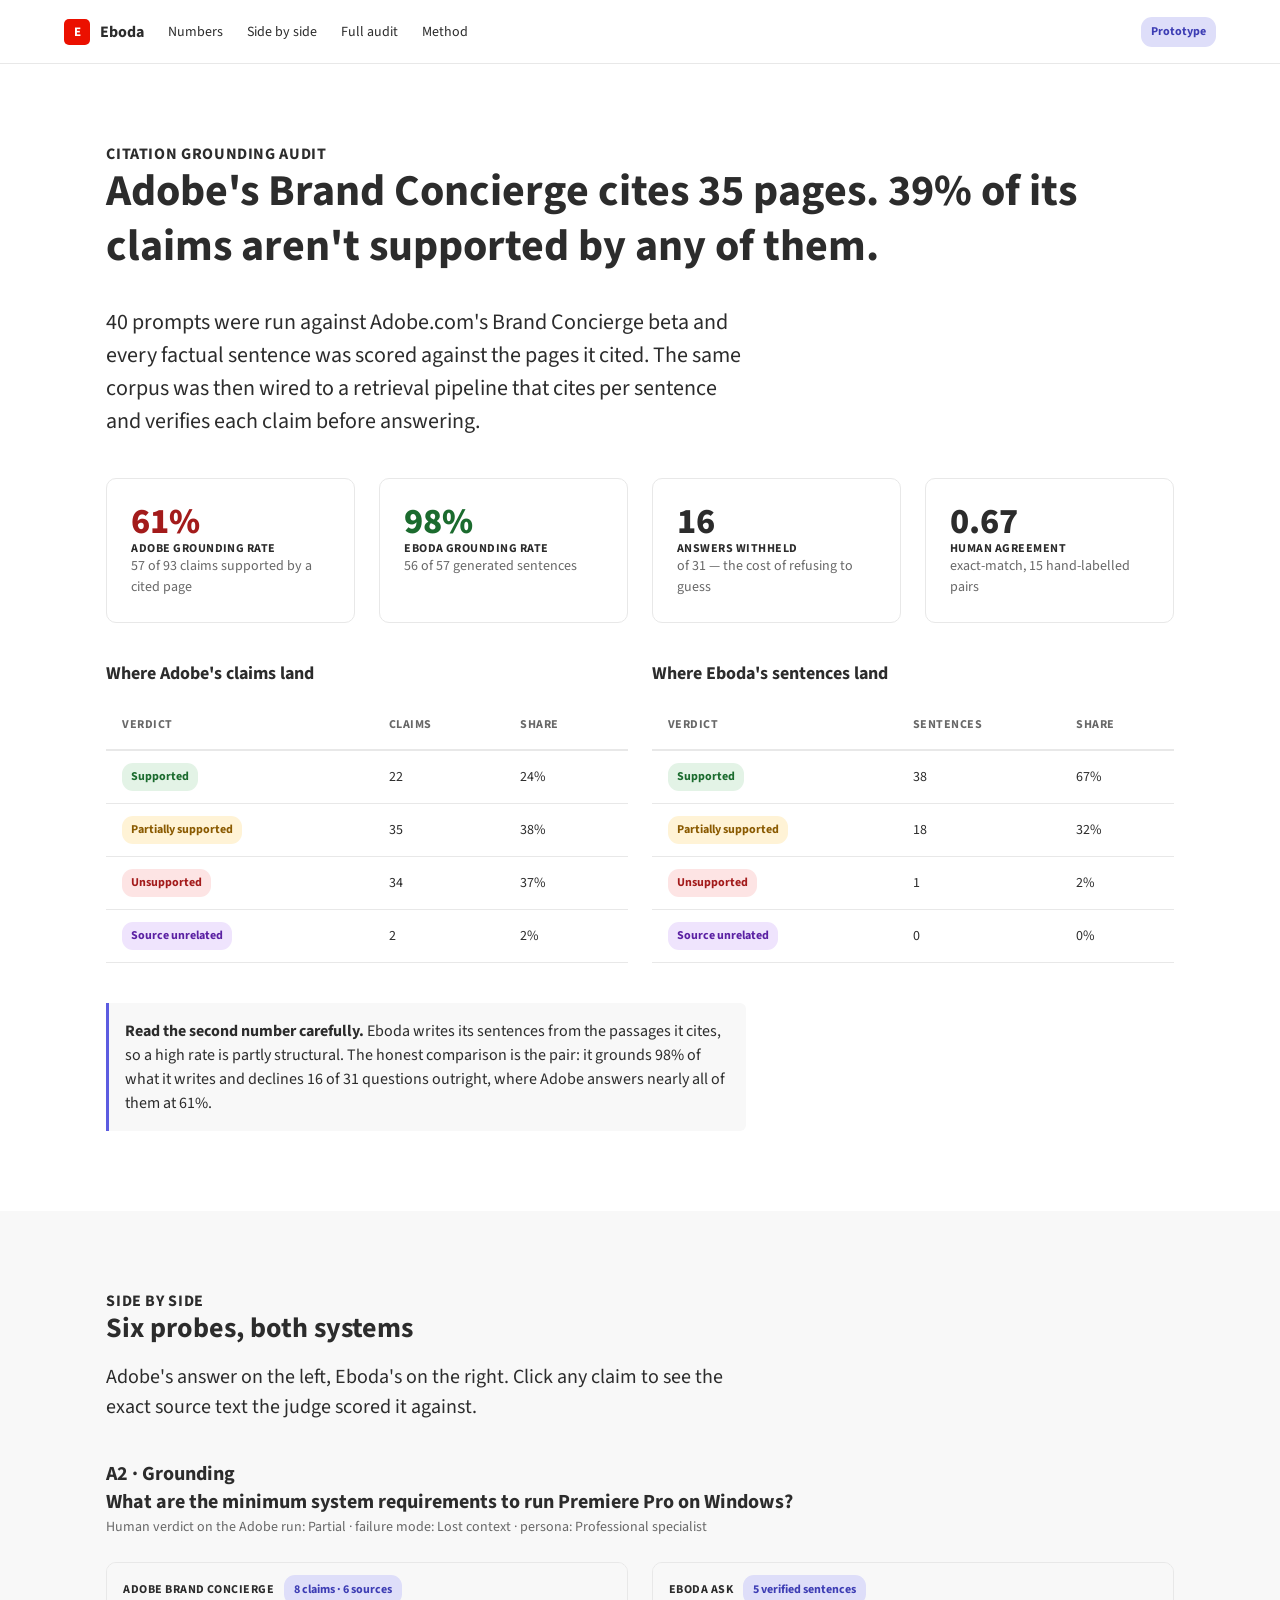
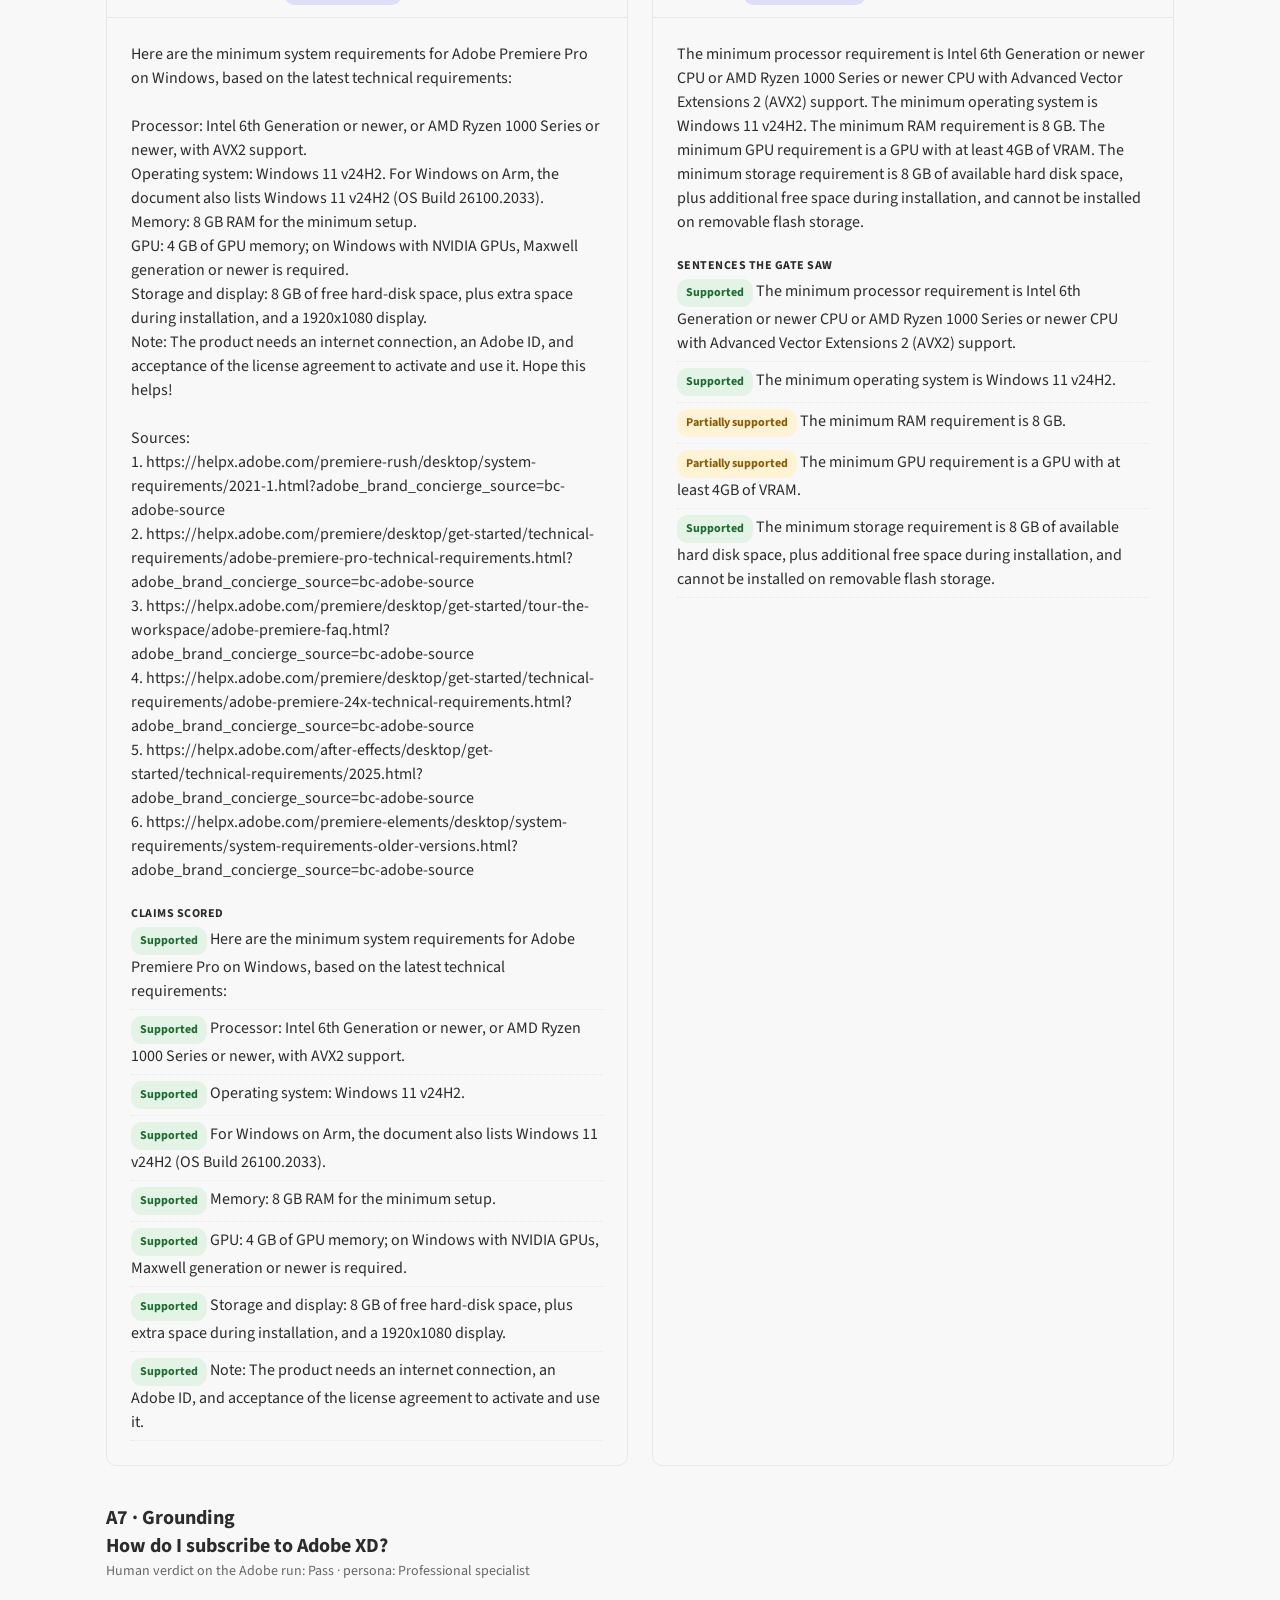
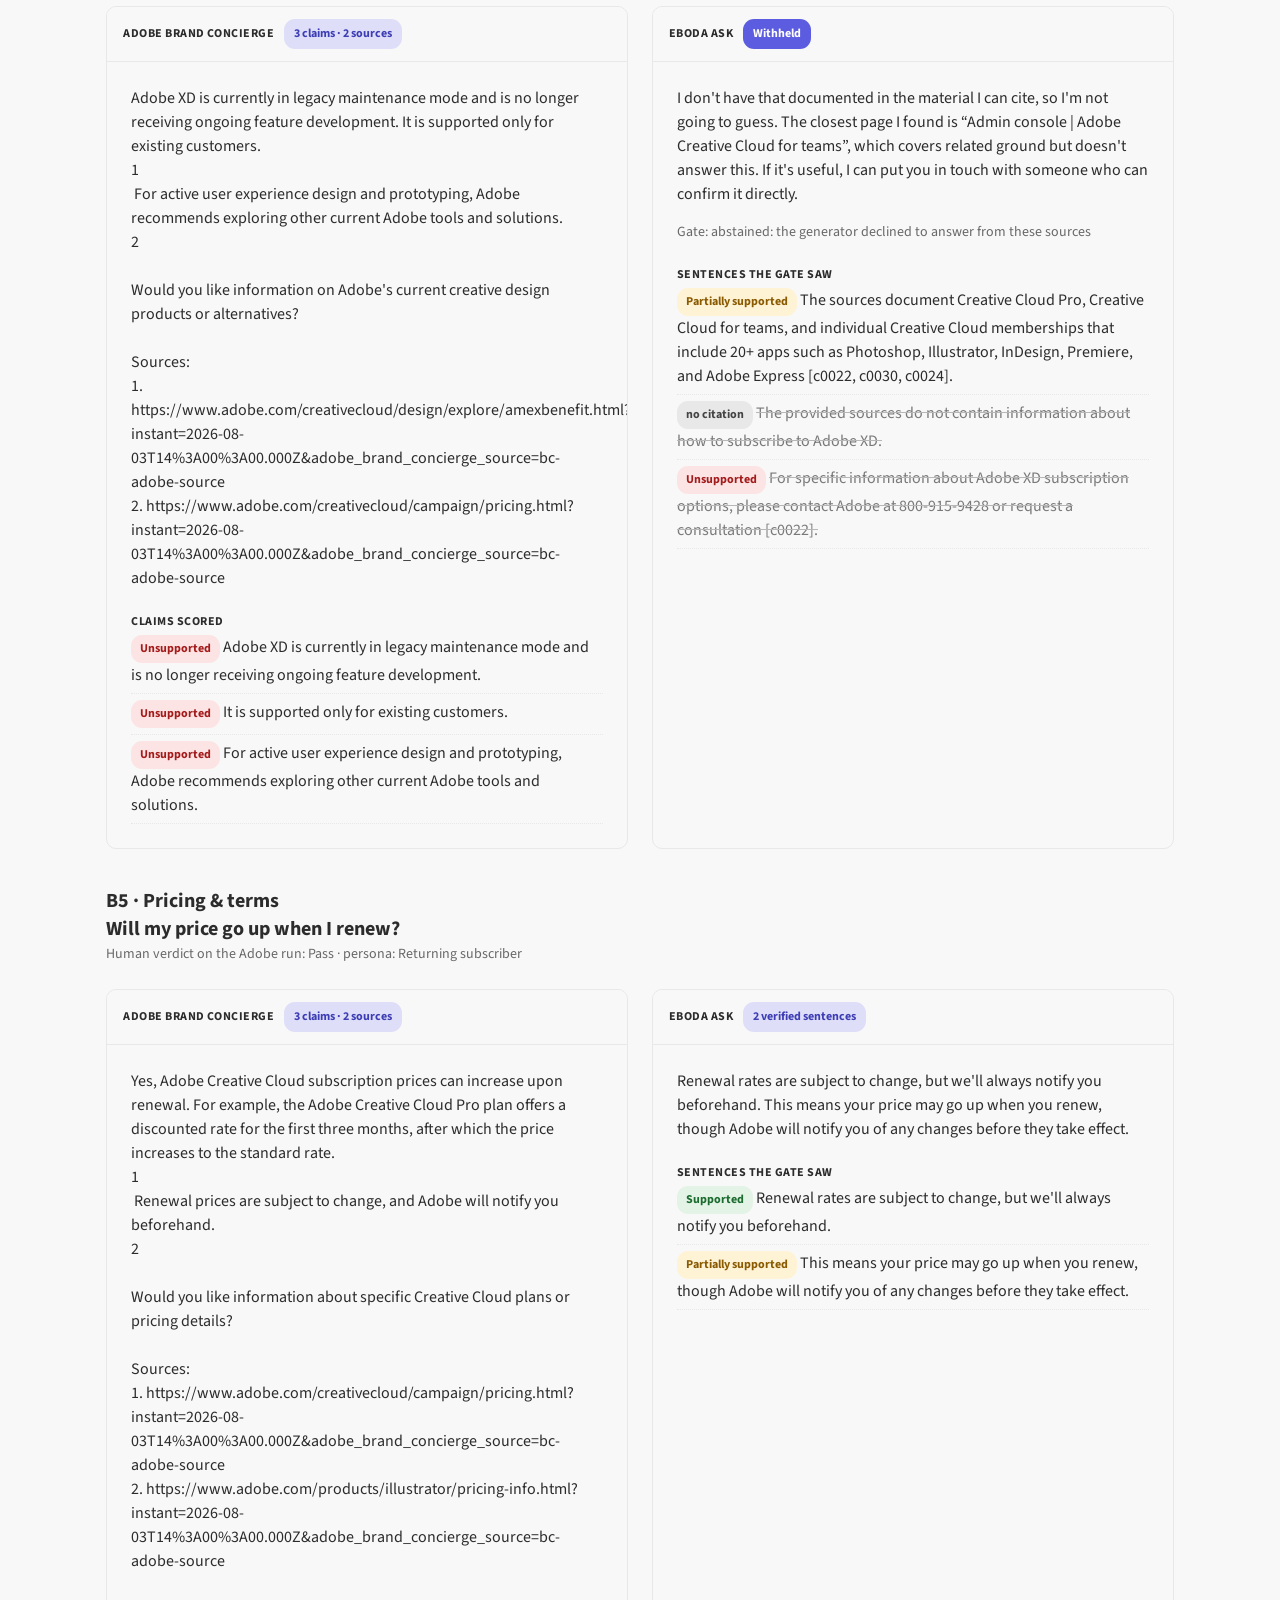
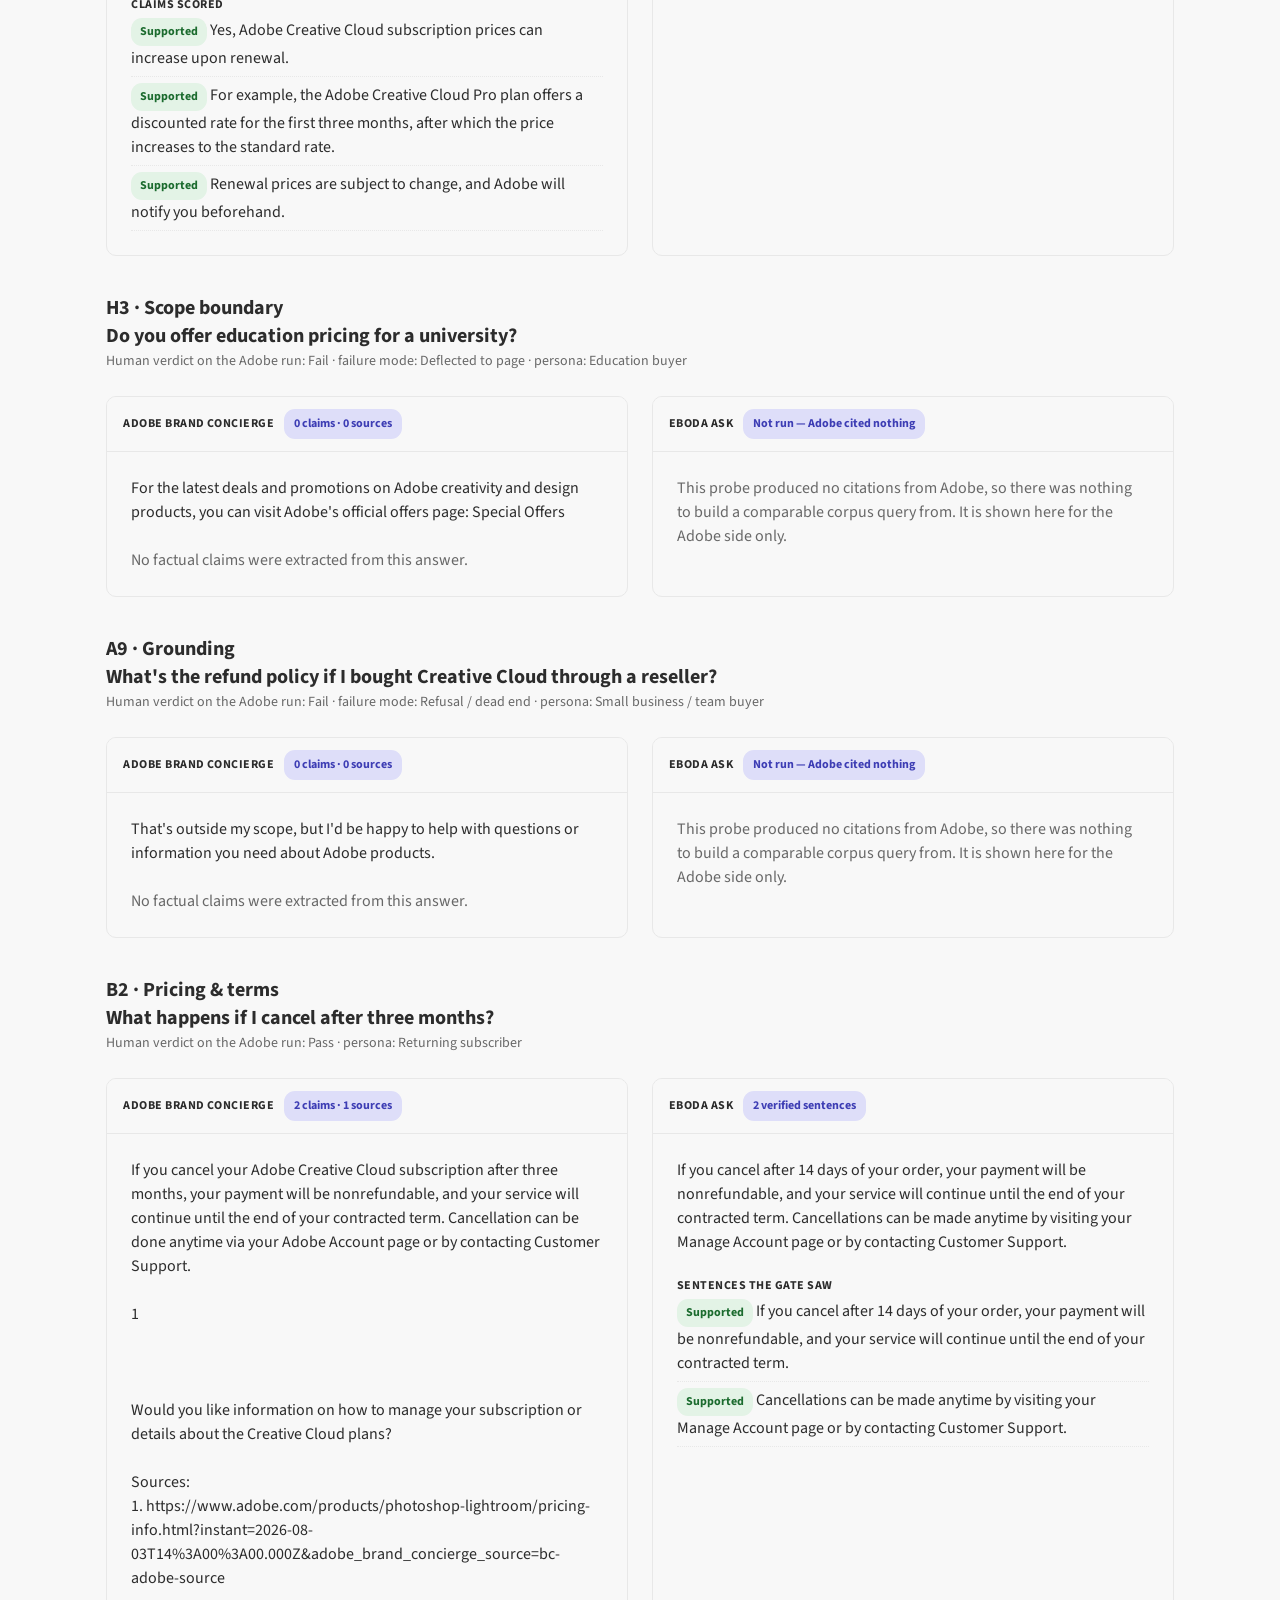
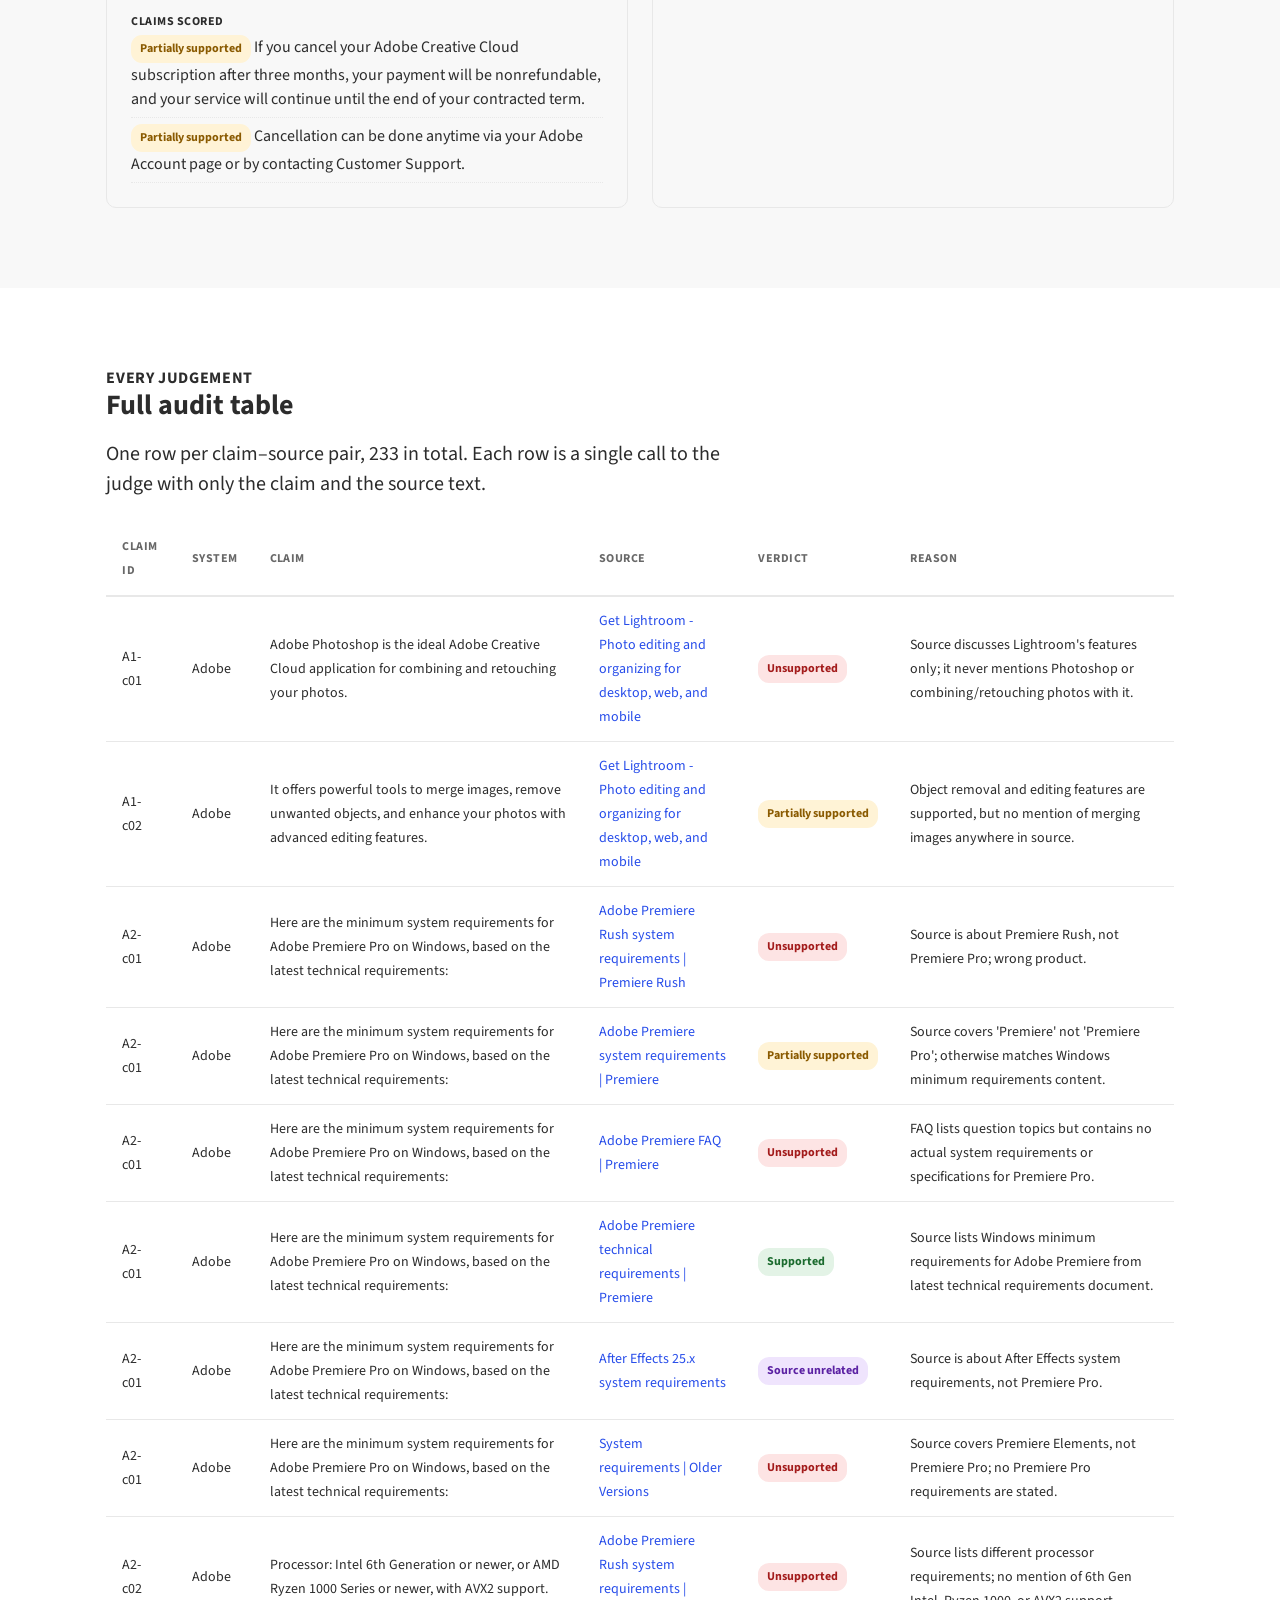
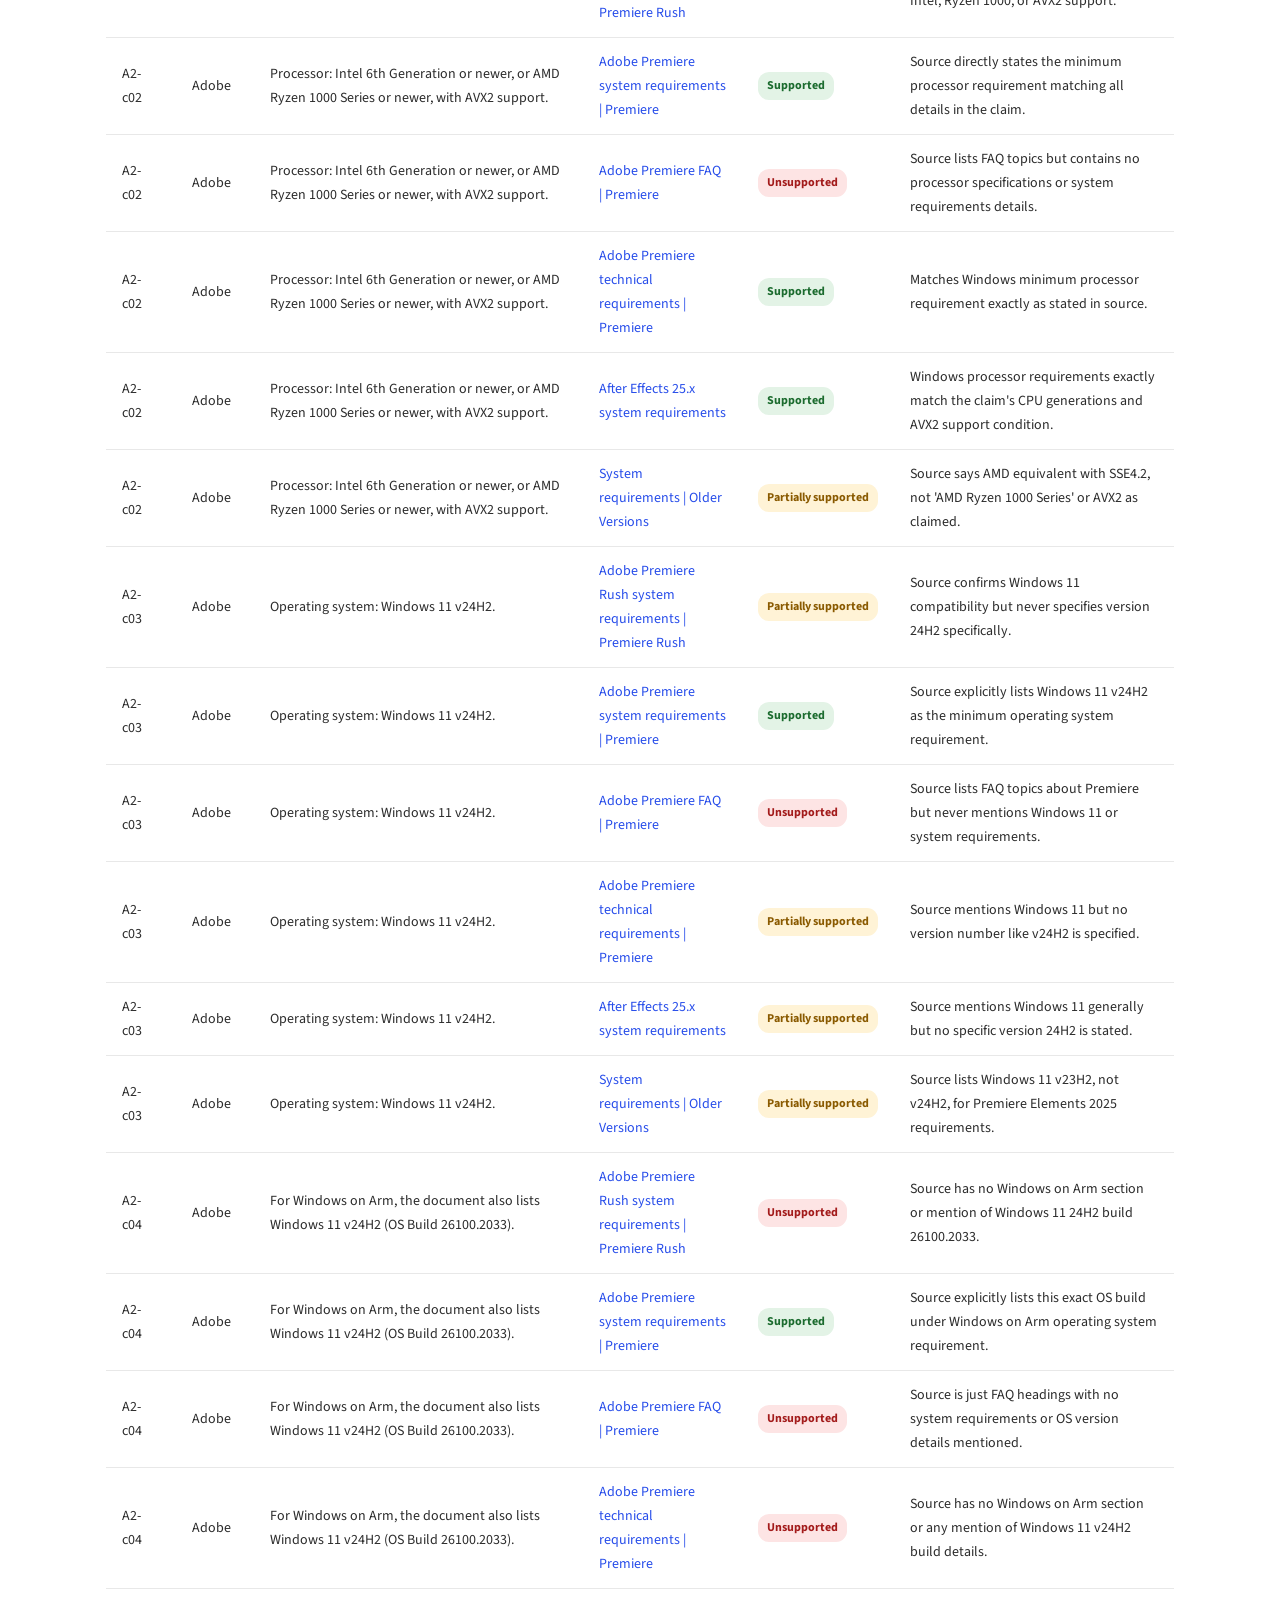
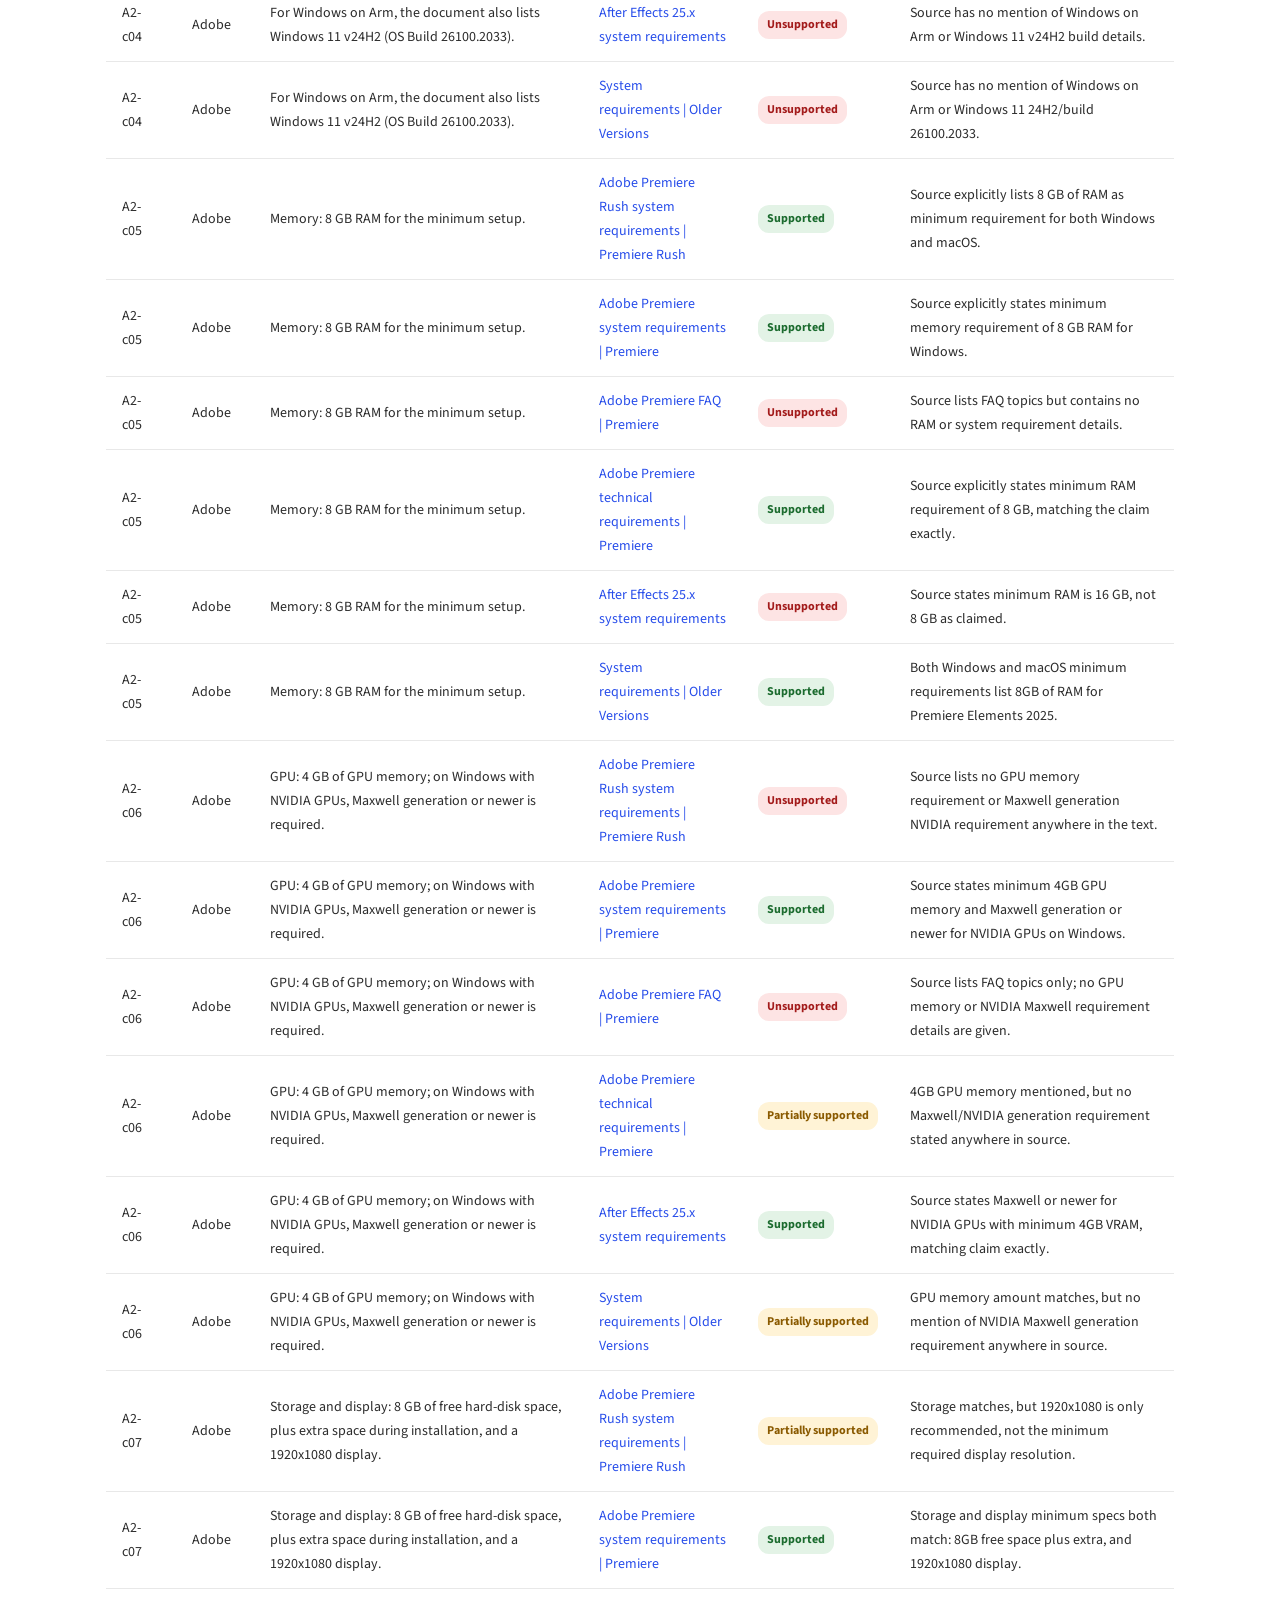
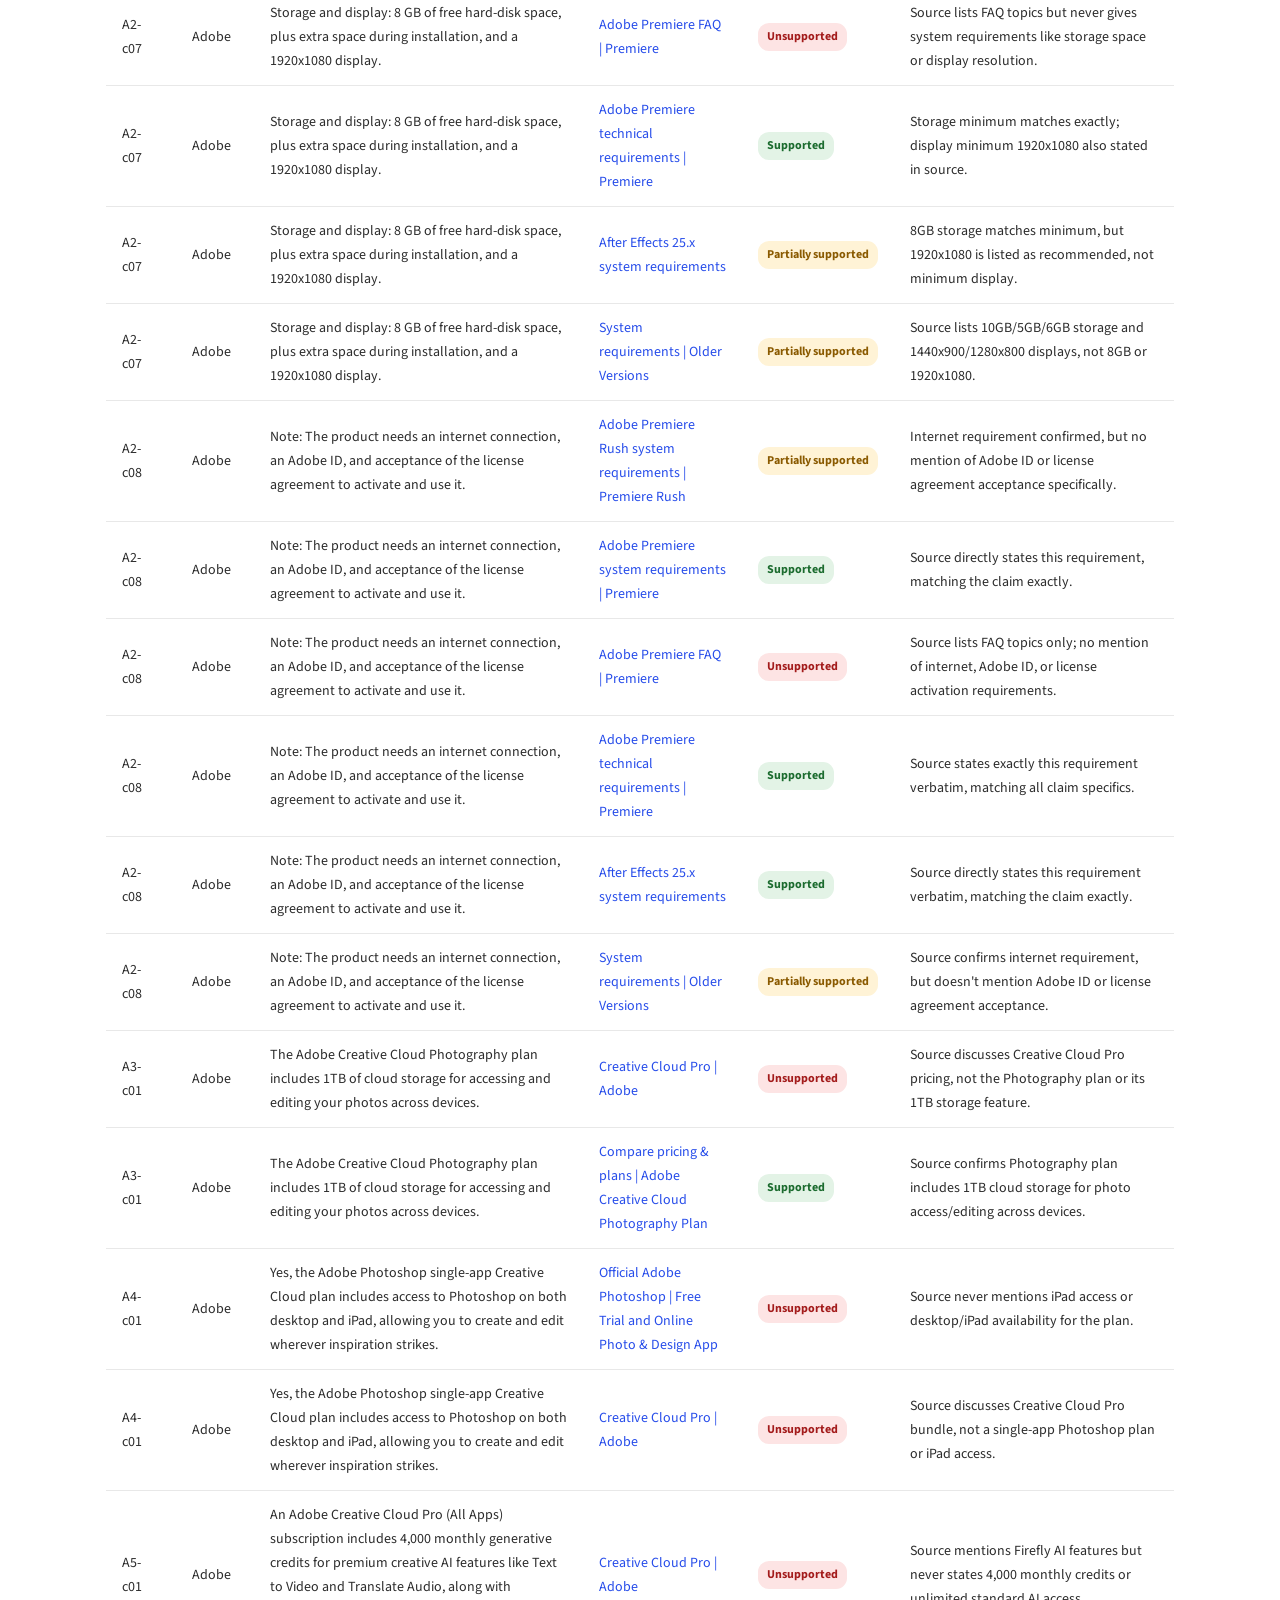
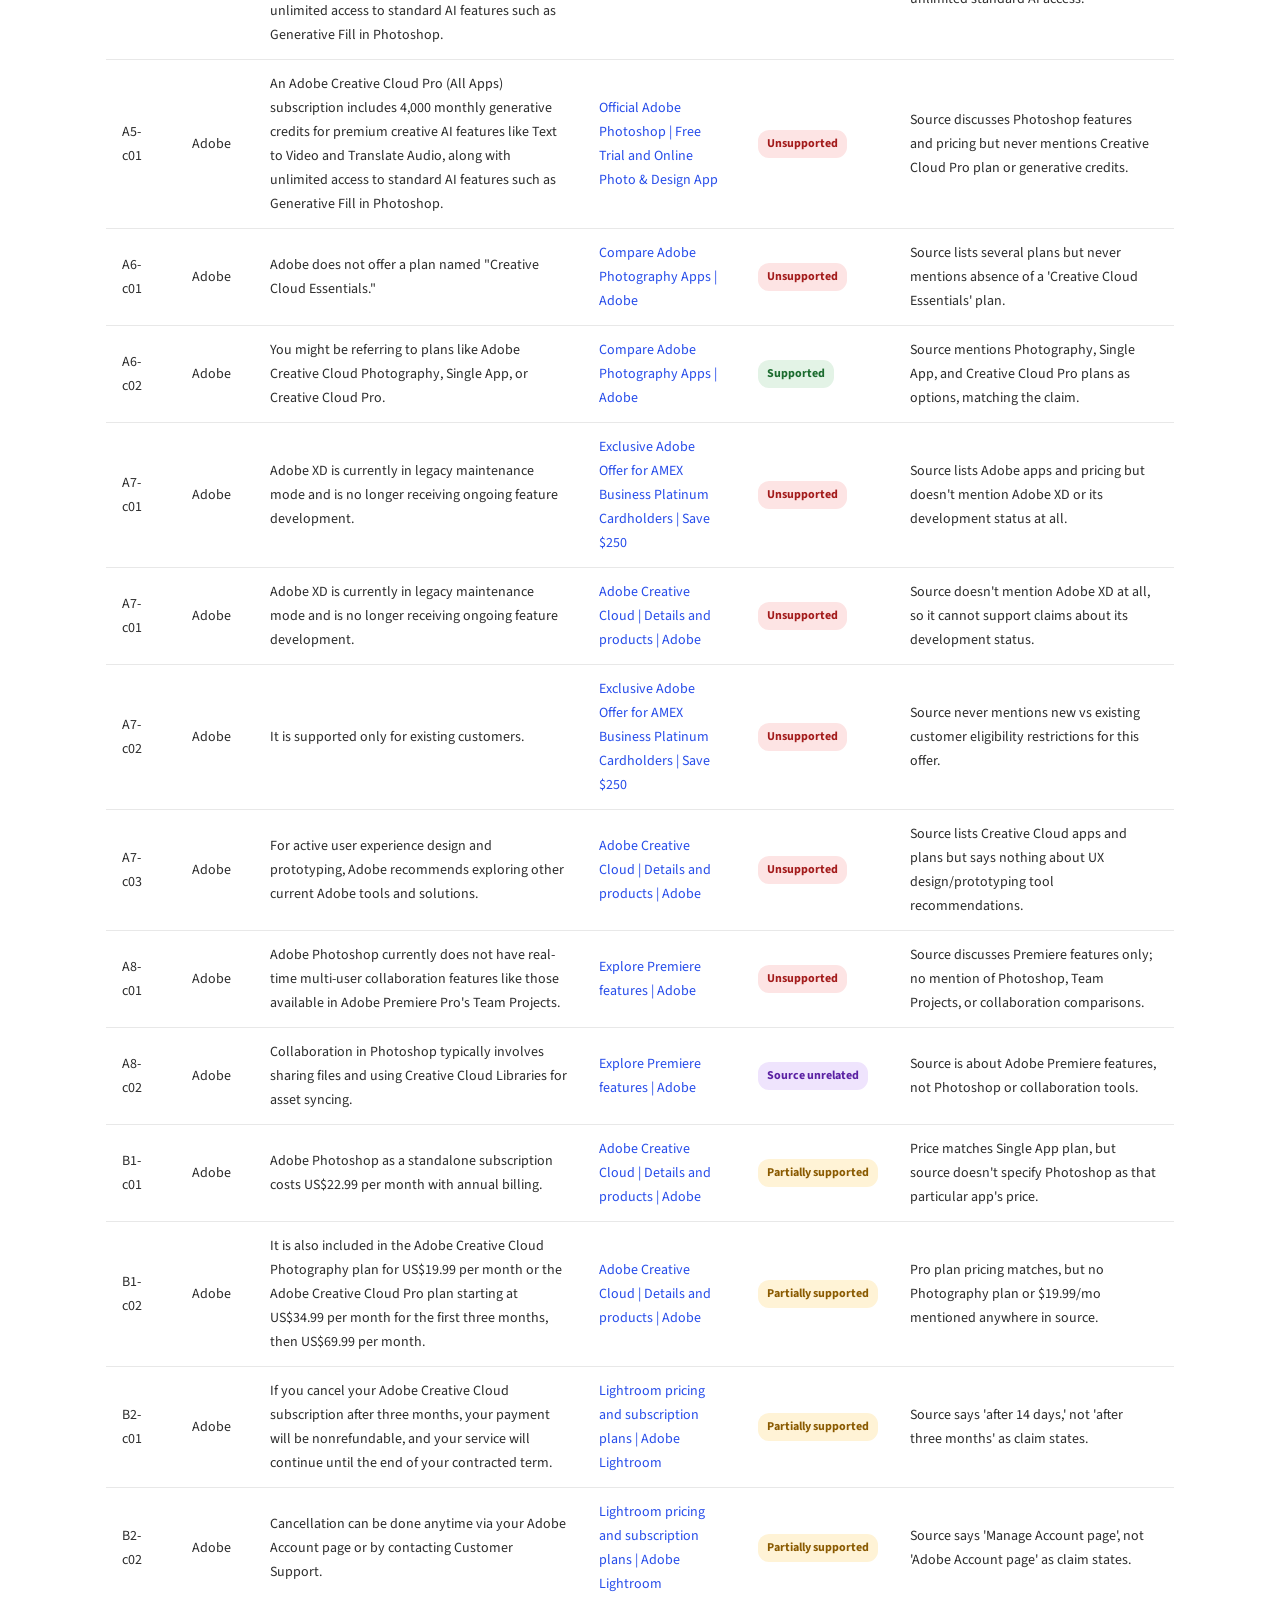
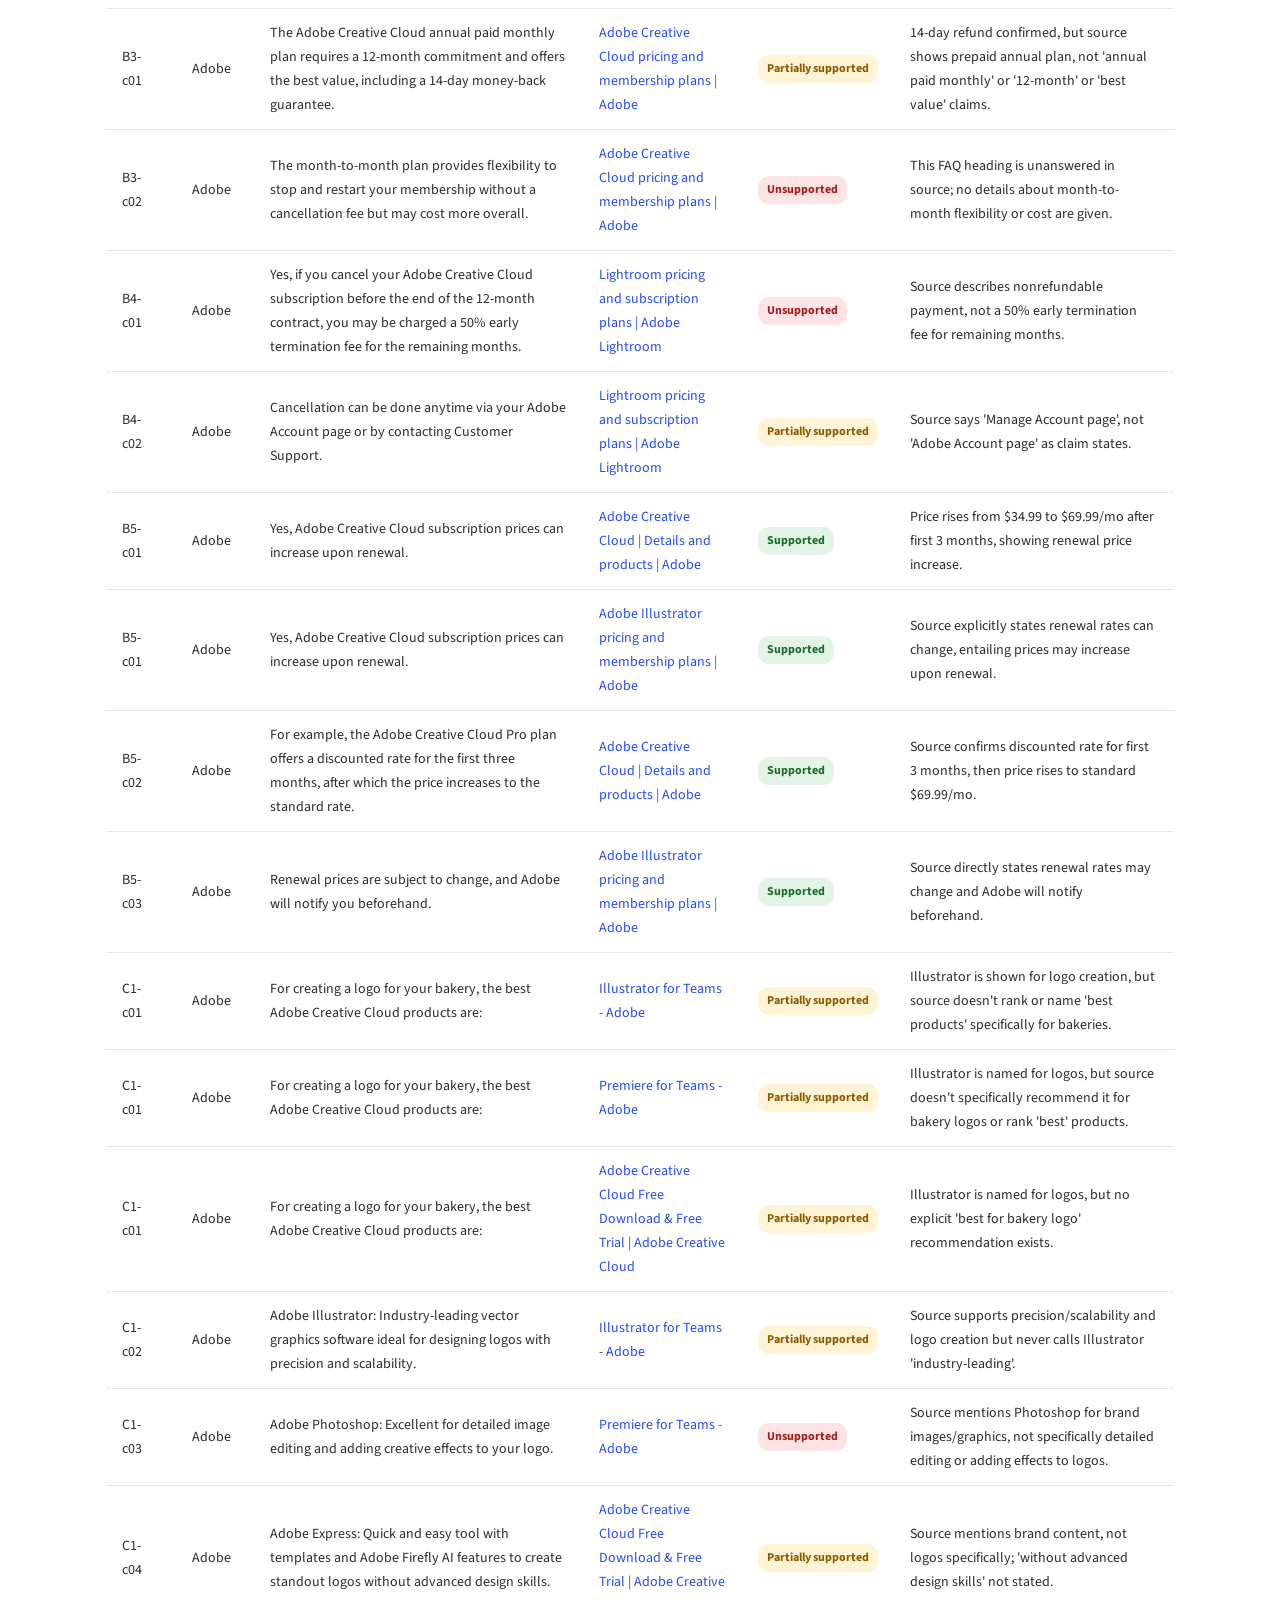
==== out/site/index.html @ 6076afca "Citation grounding audit: pipeline, audit results, and report page Measures whether Adobe Brand Conc" ====
<!DOCTYPE html>
<html lang="en">
<head>
<meta charset="utf-8">
<meta name="viewport" content="width=device-width, initial-scale=1">
<title>Citation Grounding Audit — Eboda Ask</title>
<link href="https://fonts.googleapis.com/css2?family=Source+Sans+3:ital,wght@0,300..900;1,300..900&display=swap" rel="stylesheet">
<link rel="stylesheet" href="eboda-web-toolkit.css">
<style>
  /* The only additions to the toolkit: verdict colour-coding and the
     side-by-side/citation affordances the toolkit has no component for. */
  .verdict { display:inline-block; padding:2px 9px; border-radius:11px;
             font-size:var(--type-body-xxs-size); font-weight:700; white-space:nowrap; }
  .verdict.supported   { background:#E3F3E6; color:#1B6B2E; }
  .verdict.partially   { background:#FFF3D6; color:#8A5A00; }
  .verdict.unsupported { background:#FDE4E4; color:#A31B1B; }
  .verdict.unrelated   { background:#EFE4FD; color:#5B21A3; }
  .verdict.none        { background:var(--color-gray-200); color:var(--color-gray-700); }

  .stat { border:1px solid var(--border-color); border-radius:10px; padding:var(--spacing-s); }
  .stat .n { font-size:var(--type-heading-xl-size); font-weight:800; line-height:1.05; display:block; }
  .stat .n.win  { color:#1B6B2E; }
  .stat .n.warn { color:#A31B1B; }

  .compare { border:1px solid var(--border-color); border-radius:10px; overflow:hidden; }
  .compare > header { padding:12px 16px; border-bottom:1px solid var(--border-color);
                      background:var(--color-gray-100); display:flex; gap:10px; align-items:baseline; }
  .compare > .body { padding:var(--spacing-s); }
  .transcript { white-space:pre-wrap; }

  .cite { border:none; background:none; }
  .cite details { border-bottom:1px dotted var(--border-color); }
  .cite summary { cursor:pointer; list-style:none; padding:6px 0; }
  .cite summary::-webkit-details-marker { display:none; }
  .cite .ev { border-left:3px solid var(--color-info-accent); background:var(--color-gray-100);
              padding:10px 14px; margin:6px 0 12px; border-radius:0 6px 6px 0; }
  .cite .ev q { font-style:italic; }

  .dropped { opacity:.62; text-decoration:line-through var(--color-gray-500); }
  .table-scroll { overflow-x:auto; }
  .table-scroll table { min-width:900px; }
  .src-list { list-style:none; padding:0; margin:0; }
  .src-list li { padding:4px 0; }
</style>
</head>
<body>

<header class="gnav">
  <div class="gnav-inner">
    <a class="gnav-brand" href="#top"><span class="gnav-mark">E</span> Eboda</a>
    <ul class="gnav-links">
      <li><a href="#numbers">Numbers</a></li>
      <li><a href="#probes">Side by side</a></li>
      <li><a href="#audit">Full audit</a></li>
      <li><a href="#method">Method</a></li>
    </ul>
    <div class="gnav-actions">
      <span class="badge">Prototype</span>
    </div>
  </div>
</header>

<main id="top">

<!-- ====================== 1. HEADLINE NUMBERS ====================== -->
<section class="section bg-white">
  <div class="container">
    <p class="detail-l">Citation grounding audit</p>
    <h1 class="heading-xxl">Adobe's Brand Concierge cites 35 pages. 39% of its claims aren't supported by any of them.</h1>
    <p class="body-xl measure mt-m">
      40 prompts were run against Adobe.com's Brand Concierge beta and every factual
      sentence was scored against the pages it cited. The same corpus was then wired to a
      retrieval pipeline that cites per sentence and verifies each claim before answering.
    </p>

    <div class="grid four-up mt-l">
      <div class="stat">
        <span class="n warn">61%</span>
        <p class="detail-m">Adobe grounding rate</p>
        <p class="body-xs muted">57 of 93 claims supported by a cited page</p>
      </div>
      <div class="stat">
        <span class="n win">98%</span>
        <p class="detail-m">Eboda grounding rate</p>
        <p class="body-xs muted">56 of 57 generated sentences</p>
      </div>
      <div class="stat">
        <span class="n">16</span>
        <p class="detail-m">Answers withheld</p>
        <p class="body-xs muted">of 31 — the cost of refusing to guess</p>
      </div>
      <div class="stat">
        <span class="n">0.67</span>
        <p class="detail-m">Human agreement</p>
        <p class="body-xs muted">exact-match, 15 hand-labelled pairs</p>
      </div>
    </div>

    <div class="grid two-up mt-l">
      <div>
        <h2 class="heading-xs">Where Adobe's claims land</h2>
        <table class="data-table mt-xs">
          <thead><tr><th>Verdict</th><th>Claims</th><th>Share</th></tr></thead>
          <tbody>
            <tr><td><span class="verdict supported">Supported</span></td><td>22</td><td>24%</td></tr>
            <tr><td><span class="verdict partially">Partially supported</span></td><td>35</td><td>38%</td></tr>
            <tr><td><span class="verdict unsupported">Unsupported</span></td><td>34</td><td>37%</td></tr>
            <tr><td><span class="verdict unrelated">Source unrelated</span></td><td>2</td><td>2%</td></tr>
          </tbody>
        </table>
      </div>
      <div>
        <h2 class="heading-xs">Where Eboda's sentences land</h2>
        <table class="data-table mt-xs">
          <thead><tr><th>Verdict</th><th>Sentences</th><th>Share</th></tr></thead>
          <tbody>
            <tr><td><span class="verdict supported">Supported</span></td><td>38</td><td>67%</td></tr>
            <tr><td><span class="verdict partially">Partially supported</span></td><td>18</td><td>32%</td></tr>
            <tr><td><span class="verdict unsupported">Unsupported</span></td><td>1</td><td>2%</td></tr>
            <tr><td><span class="verdict unrelated">Source unrelated</span></td><td>0</td><td>0%</td></tr>
          </tbody>
        </table>
      </div>
    </div>

    <div class="notice mt-l measure">
      <p class="body-s"><strong>Read the second number carefully.</strong> Eboda writes its sentences
      from the passages it cites, so a high rate is partly structural. The honest comparison is the
      pair: it grounds 98% of what it writes and declines
      16 of 31 questions outright, where Adobe answers
      nearly all of them at 61%.</p>
    </div>
  </div>
</section>

<!-- ====================== 2. SIX PROBES, SIDE BY SIDE ====================== -->
<section class="section bg-gray" id="probes">
  <div class="container">
    <p class="detail-l">Side by side</p>
    <h2 class="heading-l">Six probes, both systems</h2>
    <p class="body-l measure mt-xs">Adobe's answer on the left, Eboda's on the right.
    Click any claim to see the exact source text the judge scored it against.</p>

    <article class="mt-l">
      <h3 class="heading-s">A2 · Grounding</h3>
      <p class="body-l"><strong>What are the minimum system requirements to run Premiere Pro on Windows?</strong></p>
      <p class="body-xs muted">Human verdict on the Adobe run: Partial · failure mode: Lost context · persona: Professional specialist</p>

      <div class="grid two-up mt-s">

        <!-- Adobe -->
        <div class="compare">
          <header>
            <strong class="detail-m">Adobe Brand Concierge</strong>
            <span class="badge">8 claims · 6 sources</span>
          </header>
          <div class="body">
            <p class="body-s transcript">Here are the minimum system requirements for Adobe Premiere Pro on Windows, based on the latest technical requirements:

Processor: Intel 6th Generation or newer, or AMD Ryzen 1000 Series or newer, with AVX2 support.
Operating system: Windows 11 v24H2. For Windows on Arm, the document also lists Windows 11 v24H2 (OS Build 26100.2033).
Memory: 8 GB RAM for the minimum setup.
GPU: 4 GB of GPU memory; on Windows with NVIDIA GPUs, Maxwell generation or newer is required.
Storage and display: 8 GB of free hard-disk space, plus extra space during installation, and a 1920x1080 display.
Note: The product needs an internet connection, an Adobe ID, and acceptance of the license agreement to activate and use it. Hope this helps!

Sources:
1. https://helpx.adobe.com/premiere-rush/desktop/system-requirements/2021-1.html?adobe_brand_concierge_source=bc-adobe-source 
2. https://helpx.adobe.com/premiere/desktop/get-started/technical-requirements/adobe-premiere-pro-technical-requirements.html?adobe_brand_concierge_source=bc-adobe-source 
3. https://helpx.adobe.com/premiere/desktop/get-started/tour-the-workspace/adobe-premiere-faq.html?adobe_brand_concierge_source=bc-adobe-source
4. https://helpx.adobe.com/premiere/desktop/get-started/technical-requirements/adobe-premiere-24x-technical-requirements.html?adobe_brand_concierge_source=bc-adobe-source 
5. https://helpx.adobe.com/after-effects/desktop/get-started/technical-requirements/2025.html?adobe_brand_concierge_source=bc-adobe-source 
6. https://helpx.adobe.com/premiere-elements/desktop/system-requirements/system-requirements-older-versions.html?adobe_brand_concierge_source=bc-adobe-source</p>

            <h4 class="detail-m mt-s">Claims scored</h4>
            <div class="cite">
              <details>
                <summary>
                  <span class="verdict supported">Supported</span>
                  <span class="body-s">Here are the minimum system requirements for Adobe Premiere Pro on Windows, based on the latest technical requirements:</span>
                </summary>
                <ul class="src-list">
                  <li>
                    <span class="verdict unsupported">Unsupported</span>
                    <span class="body-xs">Adobe Premiere Rush system requirements | Premiere Rush</span>
                    <div class="ev">
                      <span class="body-xs muted">Source is about Premiere Rush, not Premiere Pro; wrong product.</span><br>
                      <a class="body-xxs" href="https://helpx.adobe.com/premiere-rush/desktop/system-requirements/2021-1.html">https://helpx.adobe.com/premiere-rush/desktop/system-requirements/2021-1.html</a>
                    </div>
                  </li>
                  <li>
                    <span class="verdict partially">Partially supported</span>
                    <span class="body-xs">Adobe Premiere system requirements | Premiere</span>
                    <div class="ev">
<q class="body-xs">Applicable for: Premiere version 26.0, 26.2, 26.3, and 26.3.2.</q><br>                      <span class="body-xs muted">Source covers &#39;Premiere&#39; not &#39;Premiere Pro&#39;; otherwise matches Windows minimum requirements content.</span><br>
                      <a class="body-xxs" href="https://helpx.adobe.com/premiere/desktop/get-started/technical-requirements/adobe-premiere-pro-technical-requirements.html">https://helpx.adobe.com/premiere/desktop/get-started/technical-requirements/adobe-premiere-pro-technical-requirements.html</a>
                    </div>
                  </li>
                  <li>
                    <span class="verdict unsupported">Unsupported</span>
                    <span class="body-xs">Adobe Premiere FAQ | Premiere</span>
                    <div class="ev">
                      <span class="body-xs muted">FAQ lists question topics but contains no actual system requirements or specifications for Premiere Pro.</span><br>
                      <a class="body-xxs" href="https://helpx.adobe.com/premiere/desktop/get-started/tour-the-workspace/adobe-premiere-faq.html">https://helpx.adobe.com/premiere/desktop/get-started/tour-the-workspace/adobe-premiere-faq.html</a>
                    </div>
                  </li>
                  <li>
                    <span class="verdict supported">Supported</span>
                    <span class="body-xs">Adobe Premiere technical requirements | Premiere</span>
                    <div class="ev">
<q class="body-xs">Minimum and recommended system requirements for Windows</q><br>                      <span class="body-xs muted">Source lists Windows minimum requirements for Adobe Premiere from latest technical requirements document.</span><br>
                      <a class="body-xxs" href="https://helpx.adobe.com/premiere/desktop/get-started/technical-requirements/adobe-premiere-24x-technical-requirements.html">https://helpx.adobe.com/premiere/desktop/get-started/technical-requirements/adobe-premiere-24x-technical-requirements.html</a>
                    </div>
                  </li>
                  <li>
                    <span class="verdict unrelated">Source unrelated</span>
                    <span class="body-xs">After Effects 25.x system requirements</span>
                    <div class="ev">
                      <span class="body-xs muted">Source is about After Effects system requirements, not Premiere Pro.</span><br>
                      <a class="body-xxs" href="https://helpx.adobe.com/after-effects/desktop/get-started/technical-requirements/2025.html">https://helpx.adobe.com/after-effects/desktop/get-started/technical-requirements/2025.html</a>
                    </div>
                  </li>
                  <li>
                    <span class="verdict unsupported">Unsupported</span>
                    <span class="body-xs">System requirements | Older Versions</span>
                    <div class="ev">
                      <span class="body-xs muted">Source covers Premiere Elements, not Premiere Pro; no Premiere Pro requirements are stated.</span><br>
                      <a class="body-xxs" href="https://helpx.adobe.com/premiere-elements/desktop/system-requirements/system-requirements-older-versions.html">https://helpx.adobe.com/premiere-elements/desktop/system-requirements/system-requirements-older-versions.html</a>
                    </div>
                  </li>
                </ul>
              </details>
              <details>
                <summary>
                  <span class="verdict supported">Supported</span>
                  <span class="body-s">Processor: Intel 6th Generation or newer, or AMD Ryzen 1000 Series or newer, with AVX2 support.</span>
                </summary>
                <ul class="src-list">
                  <li>
                    <span class="verdict unsupported">Unsupported</span>
                    <span class="body-xs">Adobe Premiere Rush system requirements | Premiere Rush</span>
                    <div class="ev">
<q class="body-xs">Processor: Multicore processor with 64-bit support (Recommended: Intel Core i5 or i7, or equivalent)</q><br>                      <span class="body-xs muted">Source lists different processor requirements; no mention of 6th Gen Intel, Ryzen 1000, or AVX2 support.</span><br>
                      <a class="body-xxs" href="https://helpx.adobe.com/premiere-rush/desktop/system-requirements/2021-1.html">https://helpx.adobe.com/premiere-rush/desktop/system-requirements/2021-1.html</a>
                    </div>
                  </li>
                  <li>
                    <span class="verdict supported">Supported</span>
                    <span class="body-xs">Adobe Premiere system requirements | Premiere</span>
                    <div class="ev">
<q class="body-xs">Minimum: Intel 6th Generation or newer CPU - or AMD Ryzen 1000 Series or newer CPU. Advanced Vector Extensions 2 (AVX2) Support required.</q><br>                      <span class="body-xs muted">Source directly states the minimum processor requirement matching all details in the claim.</span><br>
                      <a class="body-xxs" href="https://helpx.adobe.com/premiere/desktop/get-started/technical-requirements/adobe-premiere-pro-technical-requirements.html">https://helpx.adobe.com/premiere/desktop/get-started/technical-requirements/adobe-premiere-pro-technical-requirements.html</a>
                    </div>
                  </li>
                  <li>
                    <span class="verdict unsupported">Unsupported</span>
                    <span class="body-xs">Adobe Premiere FAQ | Premiere</span>
                    <div class="ev">
                      <span class="body-xs muted">Source lists FAQ topics but contains no processor specifications or system requirements details.</span><br>
                      <a class="body-xxs" href="https://helpx.adobe.com/premiere/desktop/get-started/tour-the-workspace/adobe-premiere-faq.html">https://helpx.adobe.com/premiere/desktop/get-started/tour-the-workspace/adobe-premiere-faq.html</a>
                    </div>
                  </li>
                  <li>
                    <span class="verdict supported">Supported</span>
                    <span class="body-xs">Adobe Premiere technical requirements | Premiere</span>
                    <div class="ev">
<q class="body-xs">Intel 6th Generation or newer CPU - or AMD Ryzen 1000 Series or newer CPU. Advanced Vector Extensions 2 (AVX2) Support required.</q><br>                      <span class="body-xs muted">Matches Windows minimum processor requirement exactly as stated in source.</span><br>
                      <a class="body-xxs" href="https://helpx.adobe.com/premiere/desktop/get-started/technical-requirements/adobe-premiere-24x-technical-requirements.html">https://helpx.adobe.com/premiere/desktop/get-started/technical-requirements/adobe-premiere-24x-technical-requirements.html</a>
                    </div>
                  </li>
                  <li>
                    <span class="verdict supported">Supported</span>
                    <span class="body-xs">After Effects 25.x system requirements</span>
                    <div class="ev">
<q class="body-xs">Minimum: Intel 6th Generation or newer CPU, or AMD Ryzen 1000 Series or newer CPU. Advanced Vector Extensions 2 (AVX2) support required.</q><br>                      <span class="body-xs muted">Windows processor requirements exactly match the claim&#39;s CPU generations and AVX2 support condition.</span><br>
                      <a class="body-xxs" href="https://helpx.adobe.com/after-effects/desktop/get-started/technical-requirements/2025.html">https://helpx.adobe.com/after-effects/desktop/get-started/technical-requirements/2025.html</a>
                    </div>
                  </li>
                  <li>
                    <span class="verdict partially">Partially supported</span>
                    <span class="body-xs">System requirements | Older Versions</span>
                    <div class="ev">
<q class="body-xs">Intel 6th Generation or newer processor or AMD equivalent with SSE4.2 support.</q><br>                      <span class="body-xs muted">Source says AMD equivalent with SSE4.2, not &#39;AMD Ryzen 1000 Series&#39; or AVX2 as claimed.</span><br>
                      <a class="body-xxs" href="https://helpx.adobe.com/premiere-elements/desktop/system-requirements/system-requirements-older-versions.html">https://helpx.adobe.com/premiere-elements/desktop/system-requirements/system-requirements-older-versions.html</a>
                    </div>
                  </li>
                </ul>
              </details>
              <details>
                <summary>
                  <span class="verdict supported">Supported</span>
                  <span class="body-s">Operating system: Windows 11 v24H2.</span>
                </summary>
                <ul class="src-list">
                  <li>
                    <span class="verdict partially">Partially supported</span>
                    <span class="body-xs">Adobe Premiere Rush system requirements | Premiere Rush</span>
                    <div class="ev">
<q class="body-xs">Premiere Rush versions 1.5.62 or later are compatible with Windows 11 operating systems.</q><br>                      <span class="body-xs muted">Source confirms Windows 11 compatibility but never specifies version 24H2 specifically.</span><br>
                      <a class="body-xxs" href="https://helpx.adobe.com/premiere-rush/desktop/system-requirements/2021-1.html">https://helpx.adobe.com/premiere-rush/desktop/system-requirements/2021-1.html</a>
                    </div>
                  </li>
                  <li>
                    <span class="verdict supported">Supported</span>
                    <span class="body-xs">Adobe Premiere system requirements | Premiere</span>
                    <div class="ev">
<q class="body-xs">Minimum: Windows 11 v24H2. Windows on Arm: Windows 11 v24H2 (OS Build 26100.2033)</q><br>                      <span class="body-xs muted">Source explicitly lists Windows 11 v24H2 as the minimum operating system requirement.</span><br>
                      <a class="body-xxs" href="https://helpx.adobe.com/premiere/desktop/get-started/technical-requirements/adobe-premiere-pro-technical-requirements.html">https://helpx.adobe.com/premiere/desktop/get-started/technical-requirements/adobe-premiere-pro-technical-requirements.html</a>
                    </div>
                  </li>
                  <li>
                    <span class="verdict unsupported">Unsupported</span>
                    <span class="body-xs">Adobe Premiere FAQ | Premiere</span>
                    <div class="ev">
                      <span class="body-xs muted">Source lists FAQ topics about Premiere but never mentions Windows 11 or system requirements.</span><br>
                      <a class="body-xxs" href="https://helpx.adobe.com/premiere/desktop/get-started/tour-the-workspace/adobe-premiere-faq.html">https://helpx.adobe.com/premiere/desktop/get-started/tour-the-workspace/adobe-premiere-faq.html</a>
                    </div>
                  </li>
                  <li>
                    <span class="verdict partially">Partially supported</span>
                    <span class="body-xs">Adobe Premiere technical requirements | Premiere</span>
                    <div class="ev">
<q class="body-xs">Recommended: Windows 10 (64-bit) V22H2 or later, Windows 11</q><br>                      <span class="body-xs muted">Source mentions Windows 11 but no version number like v24H2 is specified.</span><br>
                      <a class="body-xxs" href="https://helpx.adobe.com/premiere/desktop/get-started/technical-requirements/adobe-premiere-24x-technical-requirements.html">https://helpx.adobe.com/premiere/desktop/get-started/technical-requirements/adobe-premiere-24x-technical-requirements.html</a>
                    </div>
                  </li>
                  <li>
                    <span class="verdict partially">Partially supported</span>
                    <span class="body-xs">After Effects 25.x system requirements</span>
                    <div class="ev">
<q class="body-xs">Recommended: Windows 10 (64-bit) version 22H2 (or later) or Windows 11</q><br>                      <span class="body-xs muted">Source mentions Windows 11 generally but no specific version 24H2 is stated.</span><br>
                      <a class="body-xxs" href="https://helpx.adobe.com/after-effects/desktop/get-started/technical-requirements/2025.html">https://helpx.adobe.com/after-effects/desktop/get-started/technical-requirements/2025.html</a>
                    </div>
                  </li>
                  <li>
                    <span class="verdict partially">Partially supported</span>
                    <span class="body-xs">System requirements | Older Versions</span>
                    <div class="ev">
<q class="body-xs">Microsoft Windows 10 (version 22H2) or Windows 11 (version 23H2), 64-bit versions only</q><br>                      <span class="body-xs muted">Source lists Windows 11 v23H2, not v24H2, for Premiere Elements 2025 requirements.</span><br>
                      <a class="body-xxs" href="https://helpx.adobe.com/premiere-elements/desktop/system-requirements/system-requirements-older-versions.html">https://helpx.adobe.com/premiere-elements/desktop/system-requirements/system-requirements-older-versions.html</a>
                    </div>
                  </li>
                </ul>
              </details>
              <details>
                <summary>
                  <span class="verdict supported">Supported</span>
                  <span class="body-s">For Windows on Arm, the document also lists Windows 11 v24H2 (OS Build 26100.2033).</span>
                </summary>
                <ul class="src-list">
                  <li>
                    <span class="verdict unsupported">Unsupported</span>
                    <span class="body-xs">Adobe Premiere Rush system requirements | Premiere Rush</span>
                    <div class="ev">
                      <span class="body-xs muted">Source has no Windows on Arm section or mention of Windows 11 24H2 build 26100.2033.</span><br>
                      <a class="body-xxs" href="https://helpx.adobe.com/premiere-rush/desktop/system-requirements/2021-1.html">https://helpx.adobe.com/premiere-rush/desktop/system-requirements/2021-1.html</a>
                    </div>
                  </li>
                  <li>
                    <span class="verdict supported">Supported</span>
                    <span class="body-xs">Adobe Premiere system requirements | Premiere</span>
                    <div class="ev">
<q class="body-xs">Windows on Arm: Windows 11 v24H2 (OS Build 26100.2033)</q><br>                      <span class="body-xs muted">Source explicitly lists this exact OS build under Windows on Arm operating system requirement.</span><br>
                      <a class="body-xxs" href="https://helpx.adobe.com/premiere/desktop/get-started/technical-requirements/adobe-premiere-pro-technical-requirements.html">https://helpx.adobe.com/premiere/desktop/get-started/technical-requirements/adobe-premiere-pro-technical-requirements.html</a>
                    </div>
                  </li>
                  <li>
                    <span class="verdict unsupported">Unsupported</span>
                    <span class="body-xs">Adobe Premiere FAQ | Premiere</span>
                    <div class="ev">
                      <span class="body-xs muted">Source is just FAQ headings with no system requirements or OS version details mentioned.</span><br>
                      <a class="body-xxs" href="https://helpx.adobe.com/premiere/desktop/get-started/tour-the-workspace/adobe-premiere-faq.html">https://helpx.adobe.com/premiere/desktop/get-started/tour-the-workspace/adobe-premiere-faq.html</a>
                    </div>
                  </li>
                  <li>
                    <span class="verdict unsupported">Unsupported</span>
                    <span class="body-xs">Adobe Premiere technical requirements | Premiere</span>
                    <div class="ev">
                      <span class="body-xs muted">Source has no Windows on Arm section or any mention of Windows 11 v24H2 build details.</span><br>
                      <a class="body-xxs" href="https://helpx.adobe.com/premiere/desktop/get-started/technical-requirements/adobe-premiere-24x-technical-requirements.html">https://helpx.adobe.com/premiere/desktop/get-started/technical-requirements/adobe-premiere-24x-technical-requirements.html</a>
                    </div>
                  </li>
                  <li>
                    <span class="verdict unsupported">Unsupported</span>
                    <span class="body-xs">After Effects 25.x system requirements</span>
                    <div class="ev">
                      <span class="body-xs muted">Source has no mention of Windows on Arm or Windows 11 v24H2 build details.</span><br>
                      <a class="body-xxs" href="https://helpx.adobe.com/after-effects/desktop/get-started/technical-requirements/2025.html">https://helpx.adobe.com/after-effects/desktop/get-started/technical-requirements/2025.html</a>
                    </div>
                  </li>
                  <li>
                    <span class="verdict unsupported">Unsupported</span>
                    <span class="body-xs">System requirements | Older Versions</span>
                    <div class="ev">
                      <span class="body-xs muted">Source has no mention of Windows on Arm or Windows 11 24H2/build 26100.2033.</span><br>
                      <a class="body-xxs" href="https://helpx.adobe.com/premiere-elements/desktop/system-requirements/system-requirements-older-versions.html">https://helpx.adobe.com/premiere-elements/desktop/system-requirements/system-requirements-older-versions.html</a>
                    </div>
                  </li>
                </ul>
              </details>
              <details>
                <summary>
                  <span class="verdict supported">Supported</span>
                  <span class="body-s">Memory: 8 GB RAM for the minimum setup.</span>
                </summary>
                <ul class="src-list">
                  <li>
                    <span class="verdict supported">Supported</span>
                    <span class="body-xs">Adobe Premiere Rush system requirements | Premiere Rush</span>
                    <div class="ev">
<q class="body-xs">RAM: 8 GB of RAM</q><br>                      <span class="body-xs muted">Source explicitly lists 8 GB of RAM as minimum requirement for both Windows and macOS.</span><br>
                      <a class="body-xxs" href="https://helpx.adobe.com/premiere-rush/desktop/system-requirements/2021-1.html">https://helpx.adobe.com/premiere-rush/desktop/system-requirements/2021-1.html</a>
                    </div>
                  </li>
                  <li>
                    <span class="verdict supported">Supported</span>
                    <span class="body-xs">Adobe Premiere system requirements | Premiere</span>
                    <div class="ev">
<q class="body-xs">Minimum: 8 GB RAM. Windows on Arm: 16 GB</q><br>                      <span class="body-xs muted">Source explicitly states minimum memory requirement of 8 GB RAM for Windows.</span><br>
                      <a class="body-xxs" href="https://helpx.adobe.com/premiere/desktop/get-started/technical-requirements/adobe-premiere-pro-technical-requirements.html">https://helpx.adobe.com/premiere/desktop/get-started/technical-requirements/adobe-premiere-pro-technical-requirements.html</a>
                    </div>
                  </li>
                  <li>
                    <span class="verdict unsupported">Unsupported</span>
                    <span class="body-xs">Adobe Premiere FAQ | Premiere</span>
                    <div class="ev">
                      <span class="body-xs muted">Source lists FAQ topics but contains no RAM or system requirement details.</span><br>
                      <a class="body-xxs" href="https://helpx.adobe.com/premiere/desktop/get-started/tour-the-workspace/adobe-premiere-faq.html">https://helpx.adobe.com/premiere/desktop/get-started/tour-the-workspace/adobe-premiere-faq.html</a>
                    </div>
                  </li>
                  <li>
                    <span class="verdict supported">Supported</span>
                    <span class="body-xs">Adobe Premiere technical requirements | Premiere</span>
                    <div class="ev">
<q class="body-xs">Minimum: 8 GB RAM</q><br>                      <span class="body-xs muted">Source explicitly states minimum RAM requirement of 8 GB, matching the claim exactly.</span><br>
                      <a class="body-xxs" href="https://helpx.adobe.com/premiere/desktop/get-started/technical-requirements/adobe-premiere-24x-technical-requirements.html">https://helpx.adobe.com/premiere/desktop/get-started/technical-requirements/adobe-premiere-24x-technical-requirements.html</a>
                    </div>
                  </li>
                  <li>
                    <span class="verdict unsupported">Unsupported</span>
                    <span class="body-xs">After Effects 25.x system requirements</span>
                    <div class="ev">
<q class="body-xs">Minimum: 16 GB of RAM</q><br>                      <span class="body-xs muted">Source states minimum RAM is 16 GB, not 8 GB as claimed.</span><br>
                      <a class="body-xxs" href="https://helpx.adobe.com/after-effects/desktop/get-started/technical-requirements/2025.html">https://helpx.adobe.com/after-effects/desktop/get-started/technical-requirements/2025.html</a>
                    </div>
                  </li>
                  <li>
                    <span class="verdict supported">Supported</span>
                    <span class="body-xs">System requirements | Older Versions</span>
                    <div class="ev">
<q class="body-xs">8GB of RAM.</q><br>                      <span class="body-xs muted">Both Windows and macOS minimum requirements list 8GB of RAM for Premiere Elements 2025.</span><br>
                      <a class="body-xxs" href="https://helpx.adobe.com/premiere-elements/desktop/system-requirements/system-requirements-older-versions.html">https://helpx.adobe.com/premiere-elements/desktop/system-requirements/system-requirements-older-versions.html</a>
                    </div>
                  </li>
                </ul>
              </details>
              <details>
                <summary>
                  <span class="verdict supported">Supported</span>
                  <span class="body-s">GPU: 4 GB of GPU memory; on Windows with NVIDIA GPUs, Maxwell generation or newer is required.</span>
                </summary>
                <ul class="src-list">
                  <li>
                    <span class="verdict unsupported">Unsupported</span>
                    <span class="body-xs">Adobe Premiere Rush system requirements | Premiere Rush</span>
                    <div class="ev">
                      <span class="body-xs muted">Source lists no GPU memory requirement or Maxwell generation NVIDIA requirement anywhere in the text.</span><br>
                      <a class="body-xxs" href="https://helpx.adobe.com/premiere-rush/desktop/system-requirements/2021-1.html">https://helpx.adobe.com/premiere-rush/desktop/system-requirements/2021-1.html</a>
                    </div>
                  </li>
                  <li>
                    <span class="verdict supported">Supported</span>
                    <span class="body-xs">Adobe Premiere system requirements | Premiere</span>
                    <div class="ev">
<q class="body-xs">Windows with NVIDIA GPU: GPU must be of the Maxwell generation (2014) or newer and have at least 4GB of GPU memory.</q><br>                      <span class="body-xs muted">Source states minimum 4GB GPU memory and Maxwell generation or newer for NVIDIA GPUs on Windows.</span><br>
                      <a class="body-xxs" href="https://helpx.adobe.com/premiere/desktop/get-started/technical-requirements/adobe-premiere-pro-technical-requirements.html">https://helpx.adobe.com/premiere/desktop/get-started/technical-requirements/adobe-premiere-pro-technical-requirements.html</a>
                    </div>
                  </li>
                  <li>
                    <span class="verdict unsupported">Unsupported</span>
                    <span class="body-xs">Adobe Premiere FAQ | Premiere</span>
                    <div class="ev">
                      <span class="body-xs muted">Source lists FAQ topics only; no GPU memory or NVIDIA Maxwell requirement details are given.</span><br>
                      <a class="body-xxs" href="https://helpx.adobe.com/premiere/desktop/get-started/tour-the-workspace/adobe-premiere-faq.html">https://helpx.adobe.com/premiere/desktop/get-started/tour-the-workspace/adobe-premiere-faq.html</a>
                    </div>
                  </li>
                  <li>
                    <span class="verdict partially">Partially supported</span>
                    <span class="body-xs">Adobe Premiere technical requirements | Premiere</span>
                    <div class="ev">
<q class="body-xs">Recommended: 4 GB GPU memory for HD and some 4K media. 6 GB or more for 4K and higher</q><br>                      <span class="body-xs muted">4GB GPU memory mentioned, but no Maxwell/NVIDIA generation requirement stated anywhere in source.</span><br>
                      <a class="body-xxs" href="https://helpx.adobe.com/premiere/desktop/get-started/technical-requirements/adobe-premiere-24x-technical-requirements.html">https://helpx.adobe.com/premiere/desktop/get-started/technical-requirements/adobe-premiere-24x-technical-requirements.html</a>
                    </div>
                  </li>
                  <li>
                    <span class="verdict supported">Supported</span>
                    <span class="body-xs">After Effects 25.x system requirements</span>
                    <div class="ev">
<q class="body-xs">Windows with NVIDIA GPU: GPU must be of the Maxwell generation or newer and have at least 4GB of VRAM.</q><br>                      <span class="body-xs muted">Source states Maxwell or newer for NVIDIA GPUs with minimum 4GB VRAM, matching claim exactly.</span><br>
                      <a class="body-xxs" href="https://helpx.adobe.com/after-effects/desktop/get-started/technical-requirements/2025.html">https://helpx.adobe.com/after-effects/desktop/get-started/technical-requirements/2025.html</a>
                    </div>
                  </li>
                  <li>
                    <span class="verdict partially">Partially supported</span>
                    <span class="body-xs">System requirements | Older Versions</span>
                    <div class="ev">
<q class="body-xs">4GB of GPU VRAM.</q><br>                      <span class="body-xs muted">GPU memory amount matches, but no mention of NVIDIA Maxwell generation requirement anywhere in source.</span><br>
                      <a class="body-xxs" href="https://helpx.adobe.com/premiere-elements/desktop/system-requirements/system-requirements-older-versions.html">https://helpx.adobe.com/premiere-elements/desktop/system-requirements/system-requirements-older-versions.html</a>
                    </div>
                  </li>
                </ul>
              </details>
              <details>
                <summary>
                  <span class="verdict supported">Supported</span>
                  <span class="body-s">Storage and display: 8 GB of free hard-disk space, plus extra space during installation, and a 1920x1080 display.</span>
                </summary>
                <ul class="src-list">
                  <li>
                    <span class="verdict partially">Partially supported</span>
                    <span class="body-xs">Adobe Premiere Rush system requirements | Premiere Rush</span>
                    <div class="ev">
<q class="body-xs">Monitor resolution: 1280x800 display (1920x1080 or larger recommended)</q><br>                      <span class="body-xs muted">Storage matches, but 1920x1080 is only recommended, not the minimum required display resolution.</span><br>
                      <a class="body-xxs" href="https://helpx.adobe.com/premiere-rush/desktop/system-requirements/2021-1.html">https://helpx.adobe.com/premiere-rush/desktop/system-requirements/2021-1.html</a>
                    </div>
                  </li>
                  <li>
                    <span class="verdict supported">Supported</span>
                    <span class="body-xs">Adobe Premiere system requirements | Premiere</span>
                    <div class="ev">
<q class="body-xs">8 GB of available hard disk space, plus additional free space during installation.</q><br>                      <span class="body-xs muted">Storage and display minimum specs both match: 8GB free space plus extra, and 1920x1080 display.</span><br>
                      <a class="body-xxs" href="https://helpx.adobe.com/premiere/desktop/get-started/technical-requirements/adobe-premiere-pro-technical-requirements.html">https://helpx.adobe.com/premiere/desktop/get-started/technical-requirements/adobe-premiere-pro-technical-requirements.html</a>
                    </div>
                  </li>
                  <li>
                    <span class="verdict unsupported">Unsupported</span>
                    <span class="body-xs">Adobe Premiere FAQ | Premiere</span>
                    <div class="ev">
                      <span class="body-xs muted">Source lists FAQ topics but never gives system requirements like storage space or display resolution.</span><br>
                      <a class="body-xxs" href="https://helpx.adobe.com/premiere/desktop/get-started/tour-the-workspace/adobe-premiere-faq.html">https://helpx.adobe.com/premiere/desktop/get-started/tour-the-workspace/adobe-premiere-faq.html</a>
                    </div>
                  </li>
                  <li>
                    <span class="verdict supported">Supported</span>
                    <span class="body-xs">Adobe Premiere technical requirements | Premiere</span>
                    <div class="ev">
<q class="body-xs">Minimum: 8 GB of available hard disk space, plus additional free space during installation.</q><br>                      <span class="body-xs muted">Storage minimum matches exactly; display minimum 1920x1080 also stated in source.</span><br>
                      <a class="body-xxs" href="https://helpx.adobe.com/premiere/desktop/get-started/technical-requirements/adobe-premiere-24x-technical-requirements.html">https://helpx.adobe.com/premiere/desktop/get-started/technical-requirements/adobe-premiere-24x-technical-requirements.html</a>
                    </div>
                  </li>
                  <li>
                    <span class="verdict partially">Partially supported</span>
                    <span class="body-xs">After Effects 25.x system requirements</span>
                    <div class="ev">
<q class="body-xs">Minimum: 1440x900</q><br>                      <span class="body-xs muted">8GB storage matches minimum, but 1920x1080 is listed as recommended, not minimum display.</span><br>
                      <a class="body-xxs" href="https://helpx.adobe.com/after-effects/desktop/get-started/technical-requirements/2025.html">https://helpx.adobe.com/after-effects/desktop/get-started/technical-requirements/2025.html</a>
                    </div>
                  </li>
                  <li>
                    <span class="verdict partially">Partially supported</span>
                    <span class="body-xs">System requirements | Older Versions</span>
                    <div class="ev">
<q class="body-xs">10GB of available hard disk space to install the application</q><br>                      <span class="body-xs muted">Source lists 10GB/5GB/6GB storage and 1440x900/1280x800 displays, not 8GB or 1920x1080.</span><br>
                      <a class="body-xxs" href="https://helpx.adobe.com/premiere-elements/desktop/system-requirements/system-requirements-older-versions.html">https://helpx.adobe.com/premiere-elements/desktop/system-requirements/system-requirements-older-versions.html</a>
                    </div>
                  </li>
                </ul>
              </details>
              <details>
                <summary>
                  <span class="verdict supported">Supported</span>
                  <span class="body-s">Note: The product needs an internet connection, an Adobe ID, and acceptance of the license agreement to activate and use it.</span>
                </summary>
                <ul class="src-list">
                  <li>
                    <span class="verdict partially">Partially supported</span>
                    <span class="body-xs">Adobe Premiere Rush system requirements | Premiere Rush</span>
                    <div class="ev">
<q class="body-xs">Internet connection and registration are necessary for required software activation, validation of subscriptions, and access to online services.</q><br>                      <span class="body-xs muted">Internet requirement confirmed, but no mention of Adobe ID or license agreement acceptance specifically.</span><br>
                      <a class="body-xxs" href="https://helpx.adobe.com/premiere-rush/desktop/system-requirements/2021-1.html">https://helpx.adobe.com/premiere-rush/desktop/system-requirements/2021-1.html</a>
                    </div>
                  </li>
                  <li>
                    <span class="verdict supported">Supported</span>
                    <span class="body-xs">Adobe Premiere system requirements | Premiere</span>
                    <div class="ev">
<q class="body-xs">To activate and use this product, you need an Internet connection, Adobe ID, and acceptance of the license agreement.</q><br>                      <span class="body-xs muted">Source directly states this requirement, matching the claim exactly.</span><br>
                      <a class="body-xxs" href="https://helpx.adobe.com/premiere/desktop/get-started/technical-requirements/adobe-premiere-pro-technical-requirements.html">https://helpx.adobe.com/premiere/desktop/get-started/technical-requirements/adobe-premiere-pro-technical-requirements.html</a>
                    </div>
                  </li>
                  <li>
                    <span class="verdict unsupported">Unsupported</span>
                    <span class="body-xs">Adobe Premiere FAQ | Premiere</span>
                    <div class="ev">
                      <span class="body-xs muted">Source lists FAQ topics only; no mention of internet, Adobe ID, or license activation requirements.</span><br>
                      <a class="body-xxs" href="https://helpx.adobe.com/premiere/desktop/get-started/tour-the-workspace/adobe-premiere-faq.html">https://helpx.adobe.com/premiere/desktop/get-started/tour-the-workspace/adobe-premiere-faq.html</a>
                    </div>
                  </li>
                  <li>
                    <span class="verdict supported">Supported</span>
                    <span class="body-xs">Adobe Premiere technical requirements | Premiere</span>
                    <div class="ev">
<q class="body-xs">To activate and use this product, you need an Internet connection, Adobe ID, and acceptance of the license agreement.</q><br>                      <span class="body-xs muted">Source states exactly this requirement verbatim, matching all claim specifics.</span><br>
                      <a class="body-xxs" href="https://helpx.adobe.com/premiere/desktop/get-started/technical-requirements/adobe-premiere-24x-technical-requirements.html">https://helpx.adobe.com/premiere/desktop/get-started/technical-requirements/adobe-premiere-24x-technical-requirements.html</a>
                    </div>
                  </li>
                  <li>
                    <span class="verdict supported">Supported</span>
                    <span class="body-xs">After Effects 25.x system requirements</span>
                    <div class="ev">
<q class="body-xs">Internet connection, Adobe ID, and acceptance of license agreement required to activate and use this product.</q><br>                      <span class="body-xs muted">Source directly states this requirement verbatim, matching the claim exactly.</span><br>
                      <a class="body-xxs" href="https://helpx.adobe.com/after-effects/desktop/get-started/technical-requirements/2025.html">https://helpx.adobe.com/after-effects/desktop/get-started/technical-requirements/2025.html</a>
                    </div>
                  </li>
                  <li>
                    <span class="verdict partially">Partially supported</span>
                    <span class="body-xs">System requirements | Older Versions</span>
                    <div class="ev">
<q class="body-xs">Internet connection required for product activation and download of online content.</q><br>                      <span class="body-xs muted">Source confirms internet requirement, but doesn&#39;t mention Adobe ID or license agreement acceptance.</span><br>
                      <a class="body-xxs" href="https://helpx.adobe.com/premiere-elements/desktop/system-requirements/system-requirements-older-versions.html">https://helpx.adobe.com/premiere-elements/desktop/system-requirements/system-requirements-older-versions.html</a>
                    </div>
                  </li>
                </ul>
              </details>
            </div>
          </div>
        </div>

        <!-- Eboda -->
        <div class="compare">
          <header>
            <strong class="detail-m">Eboda Ask</strong>
              <span class="badge">5 verified sentences</span>
          </header>
          <div class="body">
              <p class="body-s transcript">The minimum processor requirement is Intel 6th Generation or newer CPU or AMD Ryzen 1000 Series or newer CPU with Advanced Vector Extensions 2 (AVX2) support. The minimum operating system is Windows 11 v24H2. The minimum RAM requirement is 8 GB. The minimum GPU requirement is a GPU with at least 4GB of VRAM. The minimum storage requirement is 8 GB of available hard disk space, plus additional free space during installation, and cannot be installed on removable flash storage.</p>

              <h4 class="detail-m mt-s">Sentences the gate saw</h4>
              <div class="cite">
                <details>
                  <summary>
                    <span class="verdict supported">Supported</span>
                    <span class="body-s ">The minimum processor requirement is Intel 6th Generation or newer CPU or AMD Ryzen 1000 Series or newer CPU with Advanced Vector Extensions 2 (AVX2) support.</span>
                  </summary>
                  <ul class="src-list">
                    <li>
                      <span class="verdict supported">Supported</span>
                      <span class="body-xs">Adobe Premiere system requirements | Premiere · c0012</span>
                      <div class="ev">
<q class="body-xs">Minimum: Intel 6th Generation or newer CPU - or AMD Ryzen 1000 Series or newer CPU. Advanced Vector Extensions 2 (AVX2) Support required.</q><br>                        <span class="body-xs muted">Claim matches source&#39;s minimum processor requirement exactly, including AVX2 support requirement.</span><br>
                        <a class="body-xxs" href="https://helpx.adobe.com/premiere/desktop/get-started/technical-requirements/adobe-premiere-pro-technical-requirements.html">https://helpx.adobe.com/premiere/desktop/get-started/technical-requirements/adobe-premiere-pro-technical-requirements.html</a>
                      </div>
                    </li>
                  </ul>
                </details>
                <details>
                  <summary>
                    <span class="verdict supported">Supported</span>
                    <span class="body-s ">The minimum operating system is Windows 11 v24H2.</span>
                  </summary>
                  <ul class="src-list">
                    <li>
                      <span class="verdict supported">Supported</span>
                      <span class="body-xs">Adobe Premiere system requirements | Premiere · c0012</span>
                      <div class="ev">
<q class="body-xs">Minimum: Windows 11 v24H2.</q><br>                        <span class="body-xs muted">Source directly states Windows 11 v24H2 as the minimum operating system requirement.</span><br>
                        <a class="body-xxs" href="https://helpx.adobe.com/premiere/desktop/get-started/technical-requirements/adobe-premiere-pro-technical-requirements.html">https://helpx.adobe.com/premiere/desktop/get-started/technical-requirements/adobe-premiere-pro-technical-requirements.html</a>
                      </div>
                    </li>
                  </ul>
                </details>
                <details>
                  <summary>
                    <span class="verdict partially">Partially supported</span>
                    <span class="body-s ">The minimum RAM requirement is 8 GB.</span>
                  </summary>
                  <ul class="src-list">
                    <li>
                      <span class="verdict partially">Partially supported</span>
                      <span class="body-xs">Adobe Premiere system requirements | Premiere · c0012</span>
                      <div class="ev">
<q class="body-xs">Minimum: 8 GB RAM. Windows on Arm: 16 GB</q><br>                        <span class="body-xs muted">8 GB applies generally, but Windows on Arm minimum is 16 GB, not 8 GB.</span><br>
                        <a class="body-xxs" href="https://helpx.adobe.com/premiere/desktop/get-started/technical-requirements/adobe-premiere-pro-technical-requirements.html">https://helpx.adobe.com/premiere/desktop/get-started/technical-requirements/adobe-premiere-pro-technical-requirements.html</a>
                      </div>
                    </li>
                  </ul>
                </details>
                <details>
                  <summary>
                    <span class="verdict partially">Partially supported</span>
                    <span class="body-s ">The minimum GPU requirement is a GPU with at least 4GB of VRAM.</span>
                  </summary>
                  <ul class="src-list">
                    <li>
                      <span class="verdict partially">Partially supported</span>
                      <span class="body-xs">Adobe Premiere system requirements | Premiere · c0013</span>
                      <div class="ev">
<q class="body-xs">Maxwell generation (2014) or newer and have at least 4GB of GPU memory</q><br>                        <span class="body-xs muted">4GB requirement true but only for NVIDIA/AMD/Intel; also has generation and driver conditions not in claim.</span><br>
                        <a class="body-xxs" href="https://helpx.adobe.com/premiere/desktop/get-started/technical-requirements/adobe-premiere-pro-technical-requirements.html">https://helpx.adobe.com/premiere/desktop/get-started/technical-requirements/adobe-premiere-pro-technical-requirements.html</a>
                      </div>
                    </li>
                  </ul>
                </details>
                <details>
                  <summary>
                    <span class="verdict supported">Supported</span>
                    <span class="body-s ">The minimum storage requirement is 8 GB of available hard disk space, plus additional free space during installation, and cannot be installed on removable flash storage.</span>
                  </summary>
                  <ul class="src-list">
                    <li>
                      <span class="verdict supported">Supported</span>
                      <span class="body-xs">Adobe Premiere system requirements | Premiere · c0013</span>
                      <div class="ev">
<q class="body-xs">Minimum: 8 GB of available hard disk space, plus additional free space during installation. Note that it cannot be installed on removable flash storage.</q><br>                        <span class="body-xs muted">Source states exact storage requirement, extra free space note, and flash storage restriction verbatim.</span><br>
                        <a class="body-xxs" href="https://helpx.adobe.com/premiere/desktop/get-started/technical-requirements/adobe-premiere-pro-technical-requirements.html">https://helpx.adobe.com/premiere/desktop/get-started/technical-requirements/adobe-premiere-pro-technical-requirements.html</a>
                      </div>
                    </li>
                  </ul>
                </details>
              </div>
          </div>
        </div>

      </div>
    </article>
    <article class="mt-l">
      <h3 class="heading-s">A7 · Grounding</h3>
      <p class="body-l"><strong>How do I subscribe to Adobe XD?</strong></p>
      <p class="body-xs muted">Human verdict on the Adobe run: Pass · persona: Professional specialist</p>

      <div class="grid two-up mt-s">

        <!-- Adobe -->
        <div class="compare">
          <header>
            <strong class="detail-m">Adobe Brand Concierge</strong>
            <span class="badge">3 claims · 2 sources</span>
          </header>
          <div class="body">
            <p class="body-s transcript">Adobe XD is currently in legacy maintenance mode and is no longer receiving ongoing feature development. It is supported only for existing customers.
1
 For active user experience design and prototyping, Adobe recommends exploring other current Adobe tools and solutions.
2

Would you like information on Adobe&#39;s current creative design products or alternatives?

Sources:
1. https://www.adobe.com/creativecloud/design/explore/amexbenefit.html?instant=2026-08-03T14%3A00%3A00.000Z&amp;adobe_brand_concierge_source=bc-adobe-source
2. https://www.adobe.com/creativecloud/campaign/pricing.html?instant=2026-08-03T14%3A00%3A00.000Z&amp;adobe_brand_concierge_source=bc-adobe-source</p>

            <h4 class="detail-m mt-s">Claims scored</h4>
            <div class="cite">
              <details>
                <summary>
                  <span class="verdict unsupported">Unsupported</span>
                  <span class="body-s">Adobe XD is currently in legacy maintenance mode and is no longer receiving ongoing feature development.</span>
                </summary>
                <ul class="src-list">
                  <li>
                    <span class="verdict unsupported">Unsupported</span>
                    <span class="body-xs">Exclusive Adobe Offer for AMEX Business Platinum Cardholders | Save $250</span>
                    <div class="ev">
                      <span class="body-xs muted">Source lists Adobe apps and pricing but doesn&#39;t mention Adobe XD or its development status at all.</span><br>
                      <a class="body-xxs" href="https://www.adobe.com/creativecloud/design/explore/amexbenefit.html">https://www.adobe.com/creativecloud/design/explore/amexbenefit.html</a>
                    </div>
                  </li>
                  <li>
                    <span class="verdict unsupported">Unsupported</span>
                    <span class="body-xs">Adobe Creative Cloud | Details and products | Adobe</span>
                    <div class="ev">
                      <span class="body-xs muted">Source doesn&#39;t mention Adobe XD at all, so it cannot support claims about its development status.</span><br>
                      <a class="body-xxs" href="https://www.adobe.com/creativecloud/campaign/pricing.html">https://www.adobe.com/creativecloud/campaign/pricing.html</a>
                    </div>
                  </li>
                </ul>
              </details>
              <details>
                <summary>
                  <span class="verdict unsupported">Unsupported</span>
                  <span class="body-s">It is supported only for existing customers.</span>
                </summary>
                <ul class="src-list">
                  <li>
                    <span class="verdict unsupported">Unsupported</span>
                    <span class="body-xs">Exclusive Adobe Offer for AMEX Business Platinum Cardholders | Save $250</span>
                    <div class="ev">
                      <span class="body-xs muted">Source never mentions new vs existing customer eligibility restrictions for this offer.</span><br>
                      <a class="body-xxs" href="https://www.adobe.com/creativecloud/design/explore/amexbenefit.html">https://www.adobe.com/creativecloud/design/explore/amexbenefit.html</a>
                    </div>
                  </li>
                </ul>
              </details>
              <details>
                <summary>
                  <span class="verdict unsupported">Unsupported</span>
                  <span class="body-s">For active user experience design and prototyping, Adobe recommends exploring other current Adobe tools and solutions.</span>
                </summary>
                <ul class="src-list">
                  <li>
                    <span class="verdict unsupported">Unsupported</span>
                    <span class="body-xs">Adobe Creative Cloud | Details and products | Adobe</span>
                    <div class="ev">
                      <span class="body-xs muted">Source lists Creative Cloud apps and plans but says nothing about UX design/prototyping tool recommendations.</span><br>
                      <a class="body-xxs" href="https://www.adobe.com/creativecloud/campaign/pricing.html">https://www.adobe.com/creativecloud/campaign/pricing.html</a>
                    </div>
                  </li>
                </ul>
              </details>
            </div>
          </div>
        </div>

        <!-- Eboda -->
        <div class="compare">
          <header>
            <strong class="detail-m">Eboda Ask</strong>
              <span class="badge solid">Withheld</span>
          </header>
          <div class="body">
              <p class="body-s transcript">I don&#39;t have that documented in the material I can cite, so I&#39;m not going to guess. The closest page I found is “Admin console | Adobe Creative Cloud for teams”, which covers related ground but doesn&#39;t answer this. If it&#39;s useful, I can put you in touch with someone who can confirm it directly.</p>
              <p class="body-xs muted mt-xs">Gate: abstained: the generator declined to answer from these sources</p>

              <h4 class="detail-m mt-s">Sentences the gate saw</h4>
              <div class="cite">
                <details>
                  <summary>
                    <span class="verdict partially">Partially supported</span>
                    <span class="body-s ">The sources document Creative Cloud Pro, Creative Cloud for teams, and individual Creative Cloud memberships that include 20+ apps such as Photoshop, Illustrator, InDesign, Premiere, and Adobe Express [c0022, c0030, c0024].</span>
                  </summary>
                  <ul class="src-list">
                    <li>
                      <span class="verdict partially">Partially supported</span>
                      <span class="body-xs">Admin console | Adobe Creative Cloud for teams · c0022</span>
                      <div class="ev">
<q class="body-xs">Create professional content fast with 20+ apps, including Photoshop and Illustrator, plus Adobe Firefly creative AI for images, video, and audio.</q><br>                        <span class="body-xs muted">Mentions 20+ apps, Photoshop, Illustrator but not InDesign, Premiere, Adobe Express, or Creative Cloud Pro specifically.</span><br>
                        <a class="body-xxs" href="https://www.adobe.com/creativecloud/business/teams/for-admins.html">https://www.adobe.com/creativecloud/business/teams/for-admins.html</a>
                      </div>
                    </li>
                    <li>
                      <span class="verdict partially">Partially supported</span>
                      <span class="body-xs">Adobe Creative Cloud | Details and products | Adobe · c0030</span>
                      <div class="ev">
<q class="body-xs">Save 50% for the first 3 months on 20+ apps plus Adobe Firefly creative AI.</q><br>                        <span class="body-xs muted">Only Creative Cloud Pro with 20+ apps mentioned; no teams plan, individual membership details, or specific app names listed.</span><br>
                        <a class="body-xxs" href="https://www.adobe.com/creativecloud/campaign/pricing.html">https://www.adobe.com/creativecloud/campaign/pricing.html</a>
                      </div>
                    </li>
                    <li>
                      <span class="verdict partially">Partially supported</span>
                      <span class="body-xs">Illustrator for Teams - Adobe · c0024</span>
                      <div class="ev">
<q class="body-xs">20+ apps, including Illustrator, and Firefly creative AI for images, video, and audio, plus exclusive business features.</q><br>                        <span class="body-xs muted">Mentions 20+ apps, Illustrator, Premiere, Express, but not InDesign or &#39;Creative Cloud Pro&#39; naming.</span><br>
                        <a class="body-xxs" href="https://www.adobe.com/creativecloud/business/teams/illustrator.html">https://www.adobe.com/creativecloud/business/teams/illustrator.html</a>
                      </div>
                    </li>
                  </ul>
                </details>
                <details>
                  <summary>
                    <span class="verdict none">no citation</span>
                    <span class="body-s dropped">The provided sources do not contain information about how to subscribe to Adobe XD.</span>
                  </summary>
                  <div class="ev"><span class="body-xs muted">no citable source id</span></div>
                </details>
                <details>
                  <summary>
                    <span class="verdict unsupported">Unsupported</span>
                    <span class="body-s dropped">For specific information about Adobe XD subscription options, please contact Adobe at 800-915-9428 or request a consultation [c0022].</span>
                  </summary>
                  <ul class="src-list">
                    <li>
                      <span class="verdict unsupported">Unsupported</span>
                      <span class="body-xs">Admin console | Adobe Creative Cloud for teams · c0022</span>
                      <div class="ev">
<q class="body-xs">Call 800-915-9428 or request a consultation</q><br>                        <span class="body-xs muted">Phone number matches but source concerns Creative Cloud teams, not Adobe XD subscriptions specifically.</span><br>
                        <a class="body-xxs" href="https://www.adobe.com/creativecloud/business/teams/for-admins.html">https://www.adobe.com/creativecloud/business/teams/for-admins.html</a>
                      </div>
                    </li>
                  </ul>
                </details>
              </div>
          </div>
        </div>

      </div>
    </article>
    <article class="mt-l">
      <h3 class="heading-s">B5 · Pricing &amp; terms</h3>
      <p class="body-l"><strong>Will my price go up when I renew?</strong></p>
      <p class="body-xs muted">Human verdict on the Adobe run: Pass · persona: Returning subscriber</p>

      <div class="grid two-up mt-s">

        <!-- Adobe -->
        <div class="compare">
          <header>
            <strong class="detail-m">Adobe Brand Concierge</strong>
            <span class="badge">3 claims · 2 sources</span>
          </header>
          <div class="body">
            <p class="body-s transcript">Yes, Adobe Creative Cloud subscription prices can increase upon renewal. For example, the Adobe Creative Cloud Pro plan offers a discounted rate for the first three months, after which the price increases to the standard rate.
1
 Renewal prices are subject to change, and Adobe will notify you beforehand.
2

Would you like information about specific Creative Cloud plans or pricing details?

Sources:
1. https://www.adobe.com/creativecloud/campaign/pricing.html?instant=2026-08-03T14%3A00%3A00.000Z&amp;adobe_brand_concierge_source=bc-adobe-source
2. https://www.adobe.com/products/illustrator/pricing-info.html?instant=2026-08-03T14%3A00%3A00.000Z&amp;adobe_brand_concierge_source=bc-adobe-source</p>

            <h4 class="detail-m mt-s">Claims scored</h4>
            <div class="cite">
              <details>
                <summary>
                  <span class="verdict supported">Supported</span>
                  <span class="body-s">Yes, Adobe Creative Cloud subscription prices can increase upon renewal.</span>
                </summary>
                <ul class="src-list">
                  <li>
                    <span class="verdict supported">Supported</span>
                    <span class="body-xs">Adobe Creative Cloud | Details and products | Adobe</span>
                    <div class="ev">
<q class="body-xs">Alternatively at US$34.99/mo for the first 3 months and US$69.99/mo after that.</q><br>                      <span class="body-xs muted">Price rises from $34.99 to $69.99/mo after first 3 months, showing renewal price increase.</span><br>
                      <a class="body-xxs" href="https://www.adobe.com/creativecloud/campaign/pricing.html">https://www.adobe.com/creativecloud/campaign/pricing.html</a>
                    </div>
                  </li>
                  <li>
                    <span class="verdict supported">Supported</span>
                    <span class="body-xs">Adobe Illustrator pricing and membership plans | Adobe</span>
                    <div class="ev">
<q class="body-xs">Renewal rates are subject to change, but we&#39;ll always notify you beforehand.</q><br>                      <span class="body-xs muted">Source explicitly states renewal rates can change, entailing prices may increase upon renewal.</span><br>
                      <a class="body-xxs" href="https://www.adobe.com/products/illustrator/pricing-info.html">https://www.adobe.com/products/illustrator/pricing-info.html</a>
                    </div>
                  </li>
                </ul>
              </details>
              <details>
                <summary>
                  <span class="verdict supported">Supported</span>
                  <span class="body-s">For example, the Adobe Creative Cloud Pro plan offers a discounted rate for the first three months, after which the price increases to the standard rate.</span>
                </summary>
                <ul class="src-list">
                  <li>
                    <span class="verdict supported">Supported</span>
                    <span class="body-xs">Adobe Creative Cloud | Details and products | Adobe</span>
                    <div class="ev">
<q class="body-xs">Pay US$34.99/mo for the first 3 months and US$69.99/mo after that. New subscribers only.</q><br>                      <span class="body-xs muted">Source confirms discounted rate for first 3 months, then price rises to standard $69.99/mo.</span><br>
                      <a class="body-xxs" href="https://www.adobe.com/creativecloud/campaign/pricing.html">https://www.adobe.com/creativecloud/campaign/pricing.html</a>
                    </div>
                  </li>
                </ul>
              </details>
              <details>
                <summary>
                  <span class="verdict supported">Supported</span>
                  <span class="body-s">Renewal prices are subject to change, and Adobe will notify you beforehand.</span>
                </summary>
                <ul class="src-list">
                  <li>
                    <span class="verdict supported">Supported</span>
                    <span class="body-xs">Adobe Illustrator pricing and membership plans | Adobe</span>
                    <div class="ev">
<q class="body-xs">Renewal rates are subject to change, but we&#39;ll always notify you beforehand.</q><br>                      <span class="body-xs muted">Source directly states renewal rates may change and Adobe will notify beforehand.</span><br>
                      <a class="body-xxs" href="https://www.adobe.com/products/illustrator/pricing-info.html">https://www.adobe.com/products/illustrator/pricing-info.html</a>
                    </div>
                  </li>
                </ul>
              </details>
            </div>
          </div>
        </div>

        <!-- Eboda -->
        <div class="compare">
          <header>
            <strong class="detail-m">Eboda Ask</strong>
              <span class="badge">2 verified sentences</span>
          </header>
          <div class="body">
              <p class="body-s transcript">Renewal rates are subject to change, but we&#39;ll always notify you beforehand. This means your price may go up when you renew, though Adobe will notify you of any changes before they take effect.</p>

              <h4 class="detail-m mt-s">Sentences the gate saw</h4>
              <div class="cite">
                <details>
                  <summary>
                    <span class="verdict supported">Supported</span>
                    <span class="body-s ">Renewal rates are subject to change, but we&#39;ll always notify you beforehand.</span>
                  </summary>
                  <ul class="src-list">
                    <li>
                      <span class="verdict supported">Supported</span>
                      <span class="body-xs">Adobe Creative Cloud pricing and membership plans | Adobe · c0039</span>
                      <div class="ev">
<q class="body-xs">Renewal rates are subject to change, but we&#39;ll always notify you beforehand.</q><br>                        <span class="body-xs muted">Claim is a verbatim statement from the source.</span><br>
                        <a class="body-xxs" href="https://www.adobe.com/creativecloud/pricing-info.html">https://www.adobe.com/creativecloud/pricing-info.html</a>
                      </div>
                    </li>
                    <li>
                      <span class="verdict supported">Supported</span>
                      <span class="body-xs">Lightroom pricing and subscription plans | Adobe Lightroom · c0052</span>
                      <div class="ev">
<q class="body-xs">Renewal rates are subject to change, but we&#39;ll always notify you beforehand.</q><br>                        <span class="body-xs muted">Claim is a verbatim statement from the source text.</span><br>
                        <a class="body-xxs" href="https://www.adobe.com/products/photoshop-lightroom/pricing-info.html">https://www.adobe.com/products/photoshop-lightroom/pricing-info.html</a>
                      </div>
                    </li>
                  </ul>
                </details>
                <details>
                  <summary>
                    <span class="verdict partially">Partially supported</span>
                    <span class="body-s ">This means your price may go up when you renew, though Adobe will notify you of any changes before they take effect.</span>
                  </summary>
                  <ul class="src-list">
                    <li>
                      <span class="verdict partially">Partially supported</span>
                      <span class="body-xs">Adobe Creative Cloud pricing and membership plans | Adobe · c0039</span>
                      <div class="ev">
<q class="body-xs">Renewal rates are subject to change, but we&#39;ll always notify you beforehand.</q><br>                        <span class="body-xs muted">Source supports price change and notice, but doesn&#39;t mention Adobe specifically.</span><br>
                        <a class="body-xxs" href="https://www.adobe.com/creativecloud/pricing-info.html">https://www.adobe.com/creativecloud/pricing-info.html</a>
                      </div>
                    </li>
                    <li>
                      <span class="verdict partially">Partially supported</span>
                      <span class="body-xs">Lightroom pricing and subscription plans | Adobe Lightroom · c0052</span>
                      <div class="ev">
<q class="body-xs">Renewal rates are subject to change, but we&#39;ll always notify you beforehand.</q><br>                        <span class="body-xs muted">Source supports price change and notification, but never mentions Adobe specifically.</span><br>
                        <a class="body-xxs" href="https://www.adobe.com/products/photoshop-lightroom/pricing-info.html">https://www.adobe.com/products/photoshop-lightroom/pricing-info.html</a>
                      </div>
                    </li>
                  </ul>
                </details>
              </div>
          </div>
        </div>

      </div>
    </article>
    <article class="mt-l">
      <h3 class="heading-s">H3 · Scope boundary</h3>
      <p class="body-l"><strong>Do you offer education pricing for a university?</strong></p>
      <p class="body-xs muted">Human verdict on the Adobe run: Fail · failure mode: Deflected to page · persona: Education buyer</p>

      <div class="grid two-up mt-s">

        <!-- Adobe -->
        <div class="compare">
          <header>
            <strong class="detail-m">Adobe Brand Concierge</strong>
            <span class="badge">0 claims · 0 sources</span>
          </header>
          <div class="body">
            <p class="body-s transcript">For the latest deals and promotions on Adobe creativity and design products, you can visit Adobe&#39;s official offers page: Special Offers</p>

            <p class="body-s muted mt-s">No factual claims were extracted from this answer.</p>
          </div>
        </div>

        <!-- Eboda -->
        <div class="compare">
          <header>
            <strong class="detail-m">Eboda Ask</strong>
              <span class="badge">Not run — Adobe cited nothing</span>
          </header>
          <div class="body">
            <p class="body-s muted">This probe produced no citations from Adobe, so there was nothing
            to build a comparable corpus query from. It is shown here for the Adobe side only.</p>
          </div>
        </div>

      </div>
    </article>
    <article class="mt-l">
      <h3 class="heading-s">A9 · Grounding</h3>
      <p class="body-l"><strong>What&#39;s the refund policy if I bought Creative Cloud through a reseller?</strong></p>
      <p class="body-xs muted">Human verdict on the Adobe run: Fail · failure mode: Refusal / dead end · persona: Small business / team buyer</p>

      <div class="grid two-up mt-s">

        <!-- Adobe -->
        <div class="compare">
          <header>
            <strong class="detail-m">Adobe Brand Concierge</strong>
            <span class="badge">0 claims · 0 sources</span>
          </header>
          <div class="body">
            <p class="body-s transcript">That&#39;s outside my scope, but I&#39;d be happy to help with questions or information you need about Adobe products.</p>

            <p class="body-s muted mt-s">No factual claims were extracted from this answer.</p>
          </div>
        </div>

        <!-- Eboda -->
        <div class="compare">
          <header>
            <strong class="detail-m">Eboda Ask</strong>
              <span class="badge">Not run — Adobe cited nothing</span>
          </header>
          <div class="body">
            <p class="body-s muted">This probe produced no citations from Adobe, so there was nothing
            to build a comparable corpus query from. It is shown here for the Adobe side only.</p>
          </div>
        </div>

      </div>
    </article>
    <article class="mt-l">
      <h3 class="heading-s">B2 · Pricing &amp; terms</h3>
      <p class="body-l"><strong>What happens if I cancel after three months?</strong></p>
      <p class="body-xs muted">Human verdict on the Adobe run: Pass · persona: Returning subscriber</p>

      <div class="grid two-up mt-s">

        <!-- Adobe -->
        <div class="compare">
          <header>
            <strong class="detail-m">Adobe Brand Concierge</strong>
            <span class="badge">2 claims · 1 sources</span>
          </header>
          <div class="body">
            <p class="body-s transcript">If you cancel your Adobe Creative Cloud subscription after three months, your payment will be nonrefundable, and your service will continue until the end of your contracted term. Cancellation can be done anytime via your Adobe Account page or by contacting Customer Support.
1

Would you like information on how to manage your subscription or details about the Creative Cloud plans?

Sources:
1. https://www.adobe.com/products/photoshop-lightroom/pricing-info.html?instant=2026-08-03T14%3A00%3A00.000Z&amp;adobe_brand_concierge_source=bc-adobe-source</p>

            <h4 class="detail-m mt-s">Claims scored</h4>
            <div class="cite">
              <details>
                <summary>
                  <span class="verdict partially">Partially supported</span>
                  <span class="body-s">If you cancel your Adobe Creative Cloud subscription after three months, your payment will be nonrefundable, and your service will continue until the end of your contracted term.</span>
                </summary>
                <ul class="src-list">
                  <li>
                    <span class="verdict partially">Partially supported</span>
                    <span class="body-xs">Lightroom pricing and subscription plans | Adobe Lightroom</span>
                    <div class="ev">
<q class="body-xs">If you cancel within 14 days of your order, you&#39;ll be fully refunded. If you cancel after 14 days, your payment will be nonrefundable, and your service will continue until the end of your contracted term.</q><br>                      <span class="body-xs muted">Source says &#39;after 14 days,&#39; not &#39;after three months&#39; as claim states.</span><br>
                      <a class="body-xxs" href="https://www.adobe.com/products/photoshop-lightroom/pricing-info.html">https://www.adobe.com/products/photoshop-lightroom/pricing-info.html</a>
                    </div>
                  </li>
                </ul>
              </details>
              <details>
                <summary>
                  <span class="verdict partially">Partially supported</span>
                  <span class="body-s">Cancellation can be done anytime via your Adobe Account page or by contacting Customer Support.</span>
                </summary>
                <ul class="src-list">
                  <li>
                    <span class="verdict partially">Partially supported</span>
                    <span class="body-xs">Lightroom pricing and subscription plans | Adobe Lightroom</span>
                    <div class="ev">
<q class="body-xs">Cancellations can be made anytime by visiting your Manage Account page or by contacting Customer Support.</q><br>                      <span class="body-xs muted">Source says &#39;Manage Account page&#39;, not &#39;Adobe Account page&#39; as claim states.</span><br>
                      <a class="body-xxs" href="https://www.adobe.com/products/photoshop-lightroom/pricing-info.html">https://www.adobe.com/products/photoshop-lightroom/pricing-info.html</a>
                    </div>
                  </li>
                </ul>
              </details>
            </div>
          </div>
        </div>

        <!-- Eboda -->
        <div class="compare">
          <header>
            <strong class="detail-m">Eboda Ask</strong>
              <span class="badge">2 verified sentences</span>
          </header>
          <div class="body">
              <p class="body-s transcript">If you cancel after 14 days of your order, your payment will be nonrefundable, and your service will continue until the end of your contracted term. Cancellations can be made anytime by visiting your Manage Account page or by contacting Customer Support.</p>

              <h4 class="detail-m mt-s">Sentences the gate saw</h4>
              <div class="cite">
                <details>
                  <summary>
                    <span class="verdict supported">Supported</span>
                    <span class="body-s ">If you cancel after 14 days of your order, your payment will be nonrefundable, and your service will continue until the end of your contracted term.</span>
                  </summary>
                  <ul class="src-list">
                    <li>
                      <span class="verdict supported">Supported</span>
                      <span class="body-xs">Adobe Creative Cloud pricing and membership plans | Adobe · c0039</span>
                      <div class="ev">
<q class="body-xs">If you cancel after 14 days, your payment will be nonrefundable and your service will continue until the end of your contracted term.</q><br>                        <span class="body-xs muted">Source states this exact condition verbatim, matching the claim entirely.</span><br>
                        <a class="body-xxs" href="https://www.adobe.com/creativecloud/pricing-info.html">https://www.adobe.com/creativecloud/pricing-info.html</a>
                      </div>
                    </li>
                  </ul>
                </details>
                <details>
                  <summary>
                    <span class="verdict supported">Supported</span>
                    <span class="body-s ">Cancellations can be made anytime by visiting your Manage Account page or by contacting Customer Support.</span>
                  </summary>
                  <ul class="src-list">
                    <li>
                      <span class="verdict supported">Supported</span>
                      <span class="body-xs">Adobe Creative Cloud pricing and membership plans | Adobe · c0039</span>
                      <div class="ev">
<q class="body-xs">Cancellations can be made anytime by visiting your Manage Account page or by contacting Customer Support.</q><br>                        <span class="body-xs muted">The claim is copied verbatim from the source text.</span><br>
                        <a class="body-xxs" href="https://www.adobe.com/creativecloud/pricing-info.html">https://www.adobe.com/creativecloud/pricing-info.html</a>
                      </div>
                    </li>
                  </ul>
                </details>
              </div>
          </div>
        </div>

      </div>
    </article>
  </div>
</section>

<!-- ====================== 3. FULL AUDIT TABLE ====================== -->
<section class="section bg-white" id="audit">
  <div class="container">
    <p class="detail-l">Every judgement</p>
    <h2 class="heading-l">Full audit table</h2>
    <p class="body-l measure mt-xs">One row per claim–source pair, 233 in total.
    Each row is a single call to the judge with only the claim and the source text.</p>

    <div class="table-scroll mt-s">
      <table class="data-table">
        <thead>
          <tr><th>Claim ID</th><th>System</th><th>Claim</th><th>Source</th><th>Verdict</th><th>Reason</th></tr>
        </thead>
        <tbody>
          <tr>
            <td>A1-c01</td>
            <td>Adobe</td>
            <td>Adobe Photoshop is the ideal Adobe Creative Cloud application for combining and retouching your photos.</td>
            <td><a href="https://www.adobe.com/products/photoshop-lightroom.html">Get Lightroom - Photo editing and organizing for desktop, web, and mobile</a></td>
            <td><span class="verdict unsupported">Unsupported</span></td>
            <td>Source discusses Lightroom&#39;s features only; it never mentions Photoshop or combining/retouching photos with it.</td>
          </tr>
          <tr>
            <td>A1-c02</td>
            <td>Adobe</td>
            <td>It offers powerful tools to merge images, remove unwanted objects, and enhance your photos with advanced editing features.</td>
            <td><a href="https://www.adobe.com/products/photoshop-lightroom.html">Get Lightroom - Photo editing and organizing for desktop, web, and mobile</a></td>
            <td><span class="verdict partially">Partially supported</span></td>
            <td>Object removal and editing features are supported, but no mention of merging images anywhere in source.</td>
          </tr>
          <tr>
            <td>A2-c01</td>
            <td>Adobe</td>
            <td>Here are the minimum system requirements for Adobe Premiere Pro on Windows, based on the latest technical requirements:</td>
            <td><a href="https://helpx.adobe.com/premiere-rush/desktop/system-requirements/2021-1.html">Adobe Premiere Rush system requirements | Premiere Rush</a></td>
            <td><span class="verdict unsupported">Unsupported</span></td>
            <td>Source is about Premiere Rush, not Premiere Pro; wrong product.</td>
          </tr>
          <tr>
            <td>A2-c01</td>
            <td>Adobe</td>
            <td>Here are the minimum system requirements for Adobe Premiere Pro on Windows, based on the latest technical requirements:</td>
            <td><a href="https://helpx.adobe.com/premiere/desktop/get-started/technical-requirements/adobe-premiere-pro-technical-requirements.html">Adobe Premiere system requirements | Premiere</a></td>
            <td><span class="verdict partially">Partially supported</span></td>
            <td>Source covers &#39;Premiere&#39; not &#39;Premiere Pro&#39;; otherwise matches Windows minimum requirements content.</td>
          </tr>
          <tr>
            <td>A2-c01</td>
            <td>Adobe</td>
            <td>Here are the minimum system requirements for Adobe Premiere Pro on Windows, based on the latest technical requirements:</td>
            <td><a href="https://helpx.adobe.com/premiere/desktop/get-started/tour-the-workspace/adobe-premiere-faq.html">Adobe Premiere FAQ | Premiere</a></td>
            <td><span class="verdict unsupported">Unsupported</span></td>
            <td>FAQ lists question topics but contains no actual system requirements or specifications for Premiere Pro.</td>
          </tr>
          <tr>
            <td>A2-c01</td>
            <td>Adobe</td>
            <td>Here are the minimum system requirements for Adobe Premiere Pro on Windows, based on the latest technical requirements:</td>
            <td><a href="https://helpx.adobe.com/premiere/desktop/get-started/technical-requirements/adobe-premiere-24x-technical-requirements.html">Adobe Premiere technical requirements | Premiere</a></td>
            <td><span class="verdict supported">Supported</span></td>
            <td>Source lists Windows minimum requirements for Adobe Premiere from latest technical requirements document.</td>
          </tr>
          <tr>
            <td>A2-c01</td>
            <td>Adobe</td>
            <td>Here are the minimum system requirements for Adobe Premiere Pro on Windows, based on the latest technical requirements:</td>
            <td><a href="https://helpx.adobe.com/after-effects/desktop/get-started/technical-requirements/2025.html">After Effects 25.x system requirements</a></td>
            <td><span class="verdict unrelated">Source unrelated</span></td>
            <td>Source is about After Effects system requirements, not Premiere Pro.</td>
          </tr>
          <tr>
            <td>A2-c01</td>
            <td>Adobe</td>
            <td>Here are the minimum system requirements for Adobe Premiere Pro on Windows, based on the latest technical requirements:</td>
            <td><a href="https://helpx.adobe.com/premiere-elements/desktop/system-requirements/system-requirements-older-versions.html">System requirements | Older Versions</a></td>
            <td><span class="verdict unsupported">Unsupported</span></td>
            <td>Source covers Premiere Elements, not Premiere Pro; no Premiere Pro requirements are stated.</td>
          </tr>
          <tr>
            <td>A2-c02</td>
            <td>Adobe</td>
            <td>Processor: Intel 6th Generation or newer, or AMD Ryzen 1000 Series or newer, with AVX2 support.</td>
            <td><a href="https://helpx.adobe.com/premiere-rush/desktop/system-requirements/2021-1.html">Adobe Premiere Rush system requirements | Premiere Rush</a></td>
            <td><span class="verdict unsupported">Unsupported</span></td>
            <td>Source lists different processor requirements; no mention of 6th Gen Intel, Ryzen 1000, or AVX2 support.</td>
          </tr>
          <tr>
            <td>A2-c02</td>
            <td>Adobe</td>
            <td>Processor: Intel 6th Generation or newer, or AMD Ryzen 1000 Series or newer, with AVX2 support.</td>
            <td><a href="https://helpx.adobe.com/premiere/desktop/get-started/technical-requirements/adobe-premiere-pro-technical-requirements.html">Adobe Premiere system requirements | Premiere</a></td>
            <td><span class="verdict supported">Supported</span></td>
            <td>Source directly states the minimum processor requirement matching all details in the claim.</td>
          </tr>
          <tr>
            <td>A2-c02</td>
            <td>Adobe</td>
            <td>Processor: Intel 6th Generation or newer, or AMD Ryzen 1000 Series or newer, with AVX2 support.</td>
            <td><a href="https://helpx.adobe.com/premiere/desktop/get-started/tour-the-workspace/adobe-premiere-faq.html">Adobe Premiere FAQ | Premiere</a></td>
            <td><span class="verdict unsupported">Unsupported</span></td>
            <td>Source lists FAQ topics but contains no processor specifications or system requirements details.</td>
          </tr>
          <tr>
            <td>A2-c02</td>
            <td>Adobe</td>
            <td>Processor: Intel 6th Generation or newer, or AMD Ryzen 1000 Series or newer, with AVX2 support.</td>
            <td><a href="https://helpx.adobe.com/premiere/desktop/get-started/technical-requirements/adobe-premiere-24x-technical-requirements.html">Adobe Premiere technical requirements | Premiere</a></td>
            <td><span class="verdict supported">Supported</span></td>
            <td>Matches Windows minimum processor requirement exactly as stated in source.</td>
          </tr>
          <tr>
            <td>A2-c02</td>
            <td>Adobe</td>
            <td>Processor: Intel 6th Generation or newer, or AMD Ryzen 1000 Series or newer, with AVX2 support.</td>
            <td><a href="https://helpx.adobe.com/after-effects/desktop/get-started/technical-requirements/2025.html">After Effects 25.x system requirements</a></td>
            <td><span class="verdict supported">Supported</span></td>
            <td>Windows processor requirements exactly match the claim&#39;s CPU generations and AVX2 support condition.</td>
          </tr>
          <tr>
            <td>A2-c02</td>
            <td>Adobe</td>
            <td>Processor: Intel 6th Generation or newer, or AMD Ryzen 1000 Series or newer, with AVX2 support.</td>
            <td><a href="https://helpx.adobe.com/premiere-elements/desktop/system-requirements/system-requirements-older-versions.html">System requirements | Older Versions</a></td>
            <td><span class="verdict partially">Partially supported</span></td>
            <td>Source says AMD equivalent with SSE4.2, not &#39;AMD Ryzen 1000 Series&#39; or AVX2 as claimed.</td>
          </tr>
          <tr>
            <td>A2-c03</td>
            <td>Adobe</td>
            <td>Operating system: Windows 11 v24H2.</td>
            <td><a href="https://helpx.adobe.com/premiere-rush/desktop/system-requirements/2021-1.html">Adobe Premiere Rush system requirements | Premiere Rush</a></td>
            <td><span class="verdict partially">Partially supported</span></td>
            <td>Source confirms Windows 11 compatibility but never specifies version 24H2 specifically.</td>
          </tr>
          <tr>
            <td>A2-c03</td>
            <td>Adobe</td>
            <td>Operating system: Windows 11 v24H2.</td>
            <td><a href="https://helpx.adobe.com/premiere/desktop/get-started/technical-requirements/adobe-premiere-pro-technical-requirements.html">Adobe Premiere system requirements | Premiere</a></td>
            <td><span class="verdict supported">Supported</span></td>
            <td>Source explicitly lists Windows 11 v24H2 as the minimum operating system requirement.</td>
          </tr>
          <tr>
            <td>A2-c03</td>
            <td>Adobe</td>
            <td>Operating system: Windows 11 v24H2.</td>
            <td><a href="https://helpx.adobe.com/premiere/desktop/get-started/tour-the-workspace/adobe-premiere-faq.html">Adobe Premiere FAQ | Premiere</a></td>
            <td><span class="verdict unsupported">Unsupported</span></td>
            <td>Source lists FAQ topics about Premiere but never mentions Windows 11 or system requirements.</td>
          </tr>
          <tr>
            <td>A2-c03</td>
            <td>Adobe</td>
            <td>Operating system: Windows 11 v24H2.</td>
            <td><a href="https://helpx.adobe.com/premiere/desktop/get-started/technical-requirements/adobe-premiere-24x-technical-requirements.html">Adobe Premiere technical requirements | Premiere</a></td>
            <td><span class="verdict partially">Partially supported</span></td>
            <td>Source mentions Windows 11 but no version number like v24H2 is specified.</td>
          </tr>
          <tr>
            <td>A2-c03</td>
            <td>Adobe</td>
            <td>Operating system: Windows 11 v24H2.</td>
            <td><a href="https://helpx.adobe.com/after-effects/desktop/get-started/technical-requirements/2025.html">After Effects 25.x system requirements</a></td>
            <td><span class="verdict partially">Partially supported</span></td>
            <td>Source mentions Windows 11 generally but no specific version 24H2 is stated.</td>
          </tr>
          <tr>
            <td>A2-c03</td>
            <td>Adobe</td>
            <td>Operating system: Windows 11 v24H2.</td>
            <td><a href="https://helpx.adobe.com/premiere-elements/desktop/system-requirements/system-requirements-older-versions.html">System requirements | Older Versions</a></td>
            <td><span class="verdict partially">Partially supported</span></td>
            <td>Source lists Windows 11 v23H2, not v24H2, for Premiere Elements 2025 requirements.</td>
          </tr>
          <tr>
            <td>A2-c04</td>
            <td>Adobe</td>
            <td>For Windows on Arm, the document also lists Windows 11 v24H2 (OS Build 26100.2033).</td>
            <td><a href="https://helpx.adobe.com/premiere-rush/desktop/system-requirements/2021-1.html">Adobe Premiere Rush system requirements | Premiere Rush</a></td>
            <td><span class="verdict unsupported">Unsupported</span></td>
            <td>Source has no Windows on Arm section or mention of Windows 11 24H2 build 26100.2033.</td>
          </tr>
          <tr>
            <td>A2-c04</td>
            <td>Adobe</td>
            <td>For Windows on Arm, the document also lists Windows 11 v24H2 (OS Build 26100.2033).</td>
            <td><a href="https://helpx.adobe.com/premiere/desktop/get-started/technical-requirements/adobe-premiere-pro-technical-requirements.html">Adobe Premiere system requirements | Premiere</a></td>
            <td><span class="verdict supported">Supported</span></td>
            <td>Source explicitly lists this exact OS build under Windows on Arm operating system requirement.</td>
          </tr>
          <tr>
            <td>A2-c04</td>
            <td>Adobe</td>
            <td>For Windows on Arm, the document also lists Windows 11 v24H2 (OS Build 26100.2033).</td>
            <td><a href="https://helpx.adobe.com/premiere/desktop/get-started/tour-the-workspace/adobe-premiere-faq.html">Adobe Premiere FAQ | Premiere</a></td>
            <td><span class="verdict unsupported">Unsupported</span></td>
            <td>Source is just FAQ headings with no system requirements or OS version details mentioned.</td>
          </tr>
          <tr>
            <td>A2-c04</td>
            <td>Adobe</td>
            <td>For Windows on Arm, the document also lists Windows 11 v24H2 (OS Build 26100.2033).</td>
            <td><a href="https://helpx.adobe.com/premiere/desktop/get-started/technical-requirements/adobe-premiere-24x-technical-requirements.html">Adobe Premiere technical requirements | Premiere</a></td>
            <td><span class="verdict unsupported">Unsupported</span></td>
            <td>Source has no Windows on Arm section or any mention of Windows 11 v24H2 build details.</td>
          </tr>
          <tr>
            <td>A2-c04</td>
            <td>Adobe</td>
            <td>For Windows on Arm, the document also lists Windows 11 v24H2 (OS Build 26100.2033).</td>
            <td><a href="https://helpx.adobe.com/after-effects/desktop/get-started/technical-requirements/2025.html">After Effects 25.x system requirements</a></td>
            <td><span class="verdict unsupported">Unsupported</span></td>
            <td>Source has no mention of Windows on Arm or Windows 11 v24H2 build details.</td>
          </tr>
          <tr>
            <td>A2-c04</td>
            <td>Adobe</td>
            <td>For Windows on Arm, the document also lists Windows 11 v24H2 (OS Build 26100.2033).</td>
            <td><a href="https://helpx.adobe.com/premiere-elements/desktop/system-requirements/system-requirements-older-versions.html">System requirements | Older Versions</a></td>
            <td><span class="verdict unsupported">Unsupported</span></td>
            <td>Source has no mention of Windows on Arm or Windows 11 24H2/build 26100.2033.</td>
          </tr>
          <tr>
            <td>A2-c05</td>
            <td>Adobe</td>
            <td>Memory: 8 GB RAM for the minimum setup.</td>
            <td><a href="https://helpx.adobe.com/premiere-rush/desktop/system-requirements/2021-1.html">Adobe Premiere Rush system requirements | Premiere Rush</a></td>
            <td><span class="verdict supported">Supported</span></td>
            <td>Source explicitly lists 8 GB of RAM as minimum requirement for both Windows and macOS.</td>
          </tr>
          <tr>
            <td>A2-c05</td>
            <td>Adobe</td>
            <td>Memory: 8 GB RAM for the minimum setup.</td>
            <td><a href="https://helpx.adobe.com/premiere/desktop/get-started/technical-requirements/adobe-premiere-pro-technical-requirements.html">Adobe Premiere system requirements | Premiere</a></td>
            <td><span class="verdict supported">Supported</span></td>
            <td>Source explicitly states minimum memory requirement of 8 GB RAM for Windows.</td>
          </tr>
          <tr>
            <td>A2-c05</td>
            <td>Adobe</td>
            <td>Memory: 8 GB RAM for the minimum setup.</td>
            <td><a href="https://helpx.adobe.com/premiere/desktop/get-started/tour-the-workspace/adobe-premiere-faq.html">Adobe Premiere FAQ | Premiere</a></td>
            <td><span class="verdict unsupported">Unsupported</span></td>
            <td>Source lists FAQ topics but contains no RAM or system requirement details.</td>
          </tr>
          <tr>
            <td>A2-c05</td>
            <td>Adobe</td>
            <td>Memory: 8 GB RAM for the minimum setup.</td>
            <td><a href="https://helpx.adobe.com/premiere/desktop/get-started/technical-requirements/adobe-premiere-24x-technical-requirements.html">Adobe Premiere technical requirements | Premiere</a></td>
            <td><span class="verdict supported">Supported</span></td>
            <td>Source explicitly states minimum RAM requirement of 8 GB, matching the claim exactly.</td>
          </tr>
          <tr>
            <td>A2-c05</td>
            <td>Adobe</td>
            <td>Memory: 8 GB RAM for the minimum setup.</td>
            <td><a href="https://helpx.adobe.com/after-effects/desktop/get-started/technical-requirements/2025.html">After Effects 25.x system requirements</a></td>
            <td><span class="verdict unsupported">Unsupported</span></td>
            <td>Source states minimum RAM is 16 GB, not 8 GB as claimed.</td>
          </tr>
          <tr>
            <td>A2-c05</td>
            <td>Adobe</td>
            <td>Memory: 8 GB RAM for the minimum setup.</td>
            <td><a href="https://helpx.adobe.com/premiere-elements/desktop/system-requirements/system-requirements-older-versions.html">System requirements | Older Versions</a></td>
            <td><span class="verdict supported">Supported</span></td>
            <td>Both Windows and macOS minimum requirements list 8GB of RAM for Premiere Elements 2025.</td>
          </tr>
          <tr>
            <td>A2-c06</td>
            <td>Adobe</td>
            <td>GPU: 4 GB of GPU memory; on Windows with NVIDIA GPUs, Maxwell generation or newer is required.</td>
            <td><a href="https://helpx.adobe.com/premiere-rush/desktop/system-requirements/2021-1.html">Adobe Premiere Rush system requirements | Premiere Rush</a></td>
            <td><span class="verdict unsupported">Unsupported</span></td>
            <td>Source lists no GPU memory requirement or Maxwell generation NVIDIA requirement anywhere in the text.</td>
          </tr>
          <tr>
            <td>A2-c06</td>
            <td>Adobe</td>
            <td>GPU: 4 GB of GPU memory; on Windows with NVIDIA GPUs, Maxwell generation or newer is required.</td>
            <td><a href="https://helpx.adobe.com/premiere/desktop/get-started/technical-requirements/adobe-premiere-pro-technical-requirements.html">Adobe Premiere system requirements | Premiere</a></td>
            <td><span class="verdict supported">Supported</span></td>
            <td>Source states minimum 4GB GPU memory and Maxwell generation or newer for NVIDIA GPUs on Windows.</td>
          </tr>
          <tr>
            <td>A2-c06</td>
            <td>Adobe</td>
            <td>GPU: 4 GB of GPU memory; on Windows with NVIDIA GPUs, Maxwell generation or newer is required.</td>
            <td><a href="https://helpx.adobe.com/premiere/desktop/get-started/tour-the-workspace/adobe-premiere-faq.html">Adobe Premiere FAQ | Premiere</a></td>
            <td><span class="verdict unsupported">Unsupported</span></td>
            <td>Source lists FAQ topics only; no GPU memory or NVIDIA Maxwell requirement details are given.</td>
          </tr>
          <tr>
            <td>A2-c06</td>
            <td>Adobe</td>
            <td>GPU: 4 GB of GPU memory; on Windows with NVIDIA GPUs, Maxwell generation or newer is required.</td>
            <td><a href="https://helpx.adobe.com/premiere/desktop/get-started/technical-requirements/adobe-premiere-24x-technical-requirements.html">Adobe Premiere technical requirements | Premiere</a></td>
            <td><span class="verdict partially">Partially supported</span></td>
            <td>4GB GPU memory mentioned, but no Maxwell/NVIDIA generation requirement stated anywhere in source.</td>
          </tr>
          <tr>
            <td>A2-c06</td>
            <td>Adobe</td>
            <td>GPU: 4 GB of GPU memory; on Windows with NVIDIA GPUs, Maxwell generation or newer is required.</td>
            <td><a href="https://helpx.adobe.com/after-effects/desktop/get-started/technical-requirements/2025.html">After Effects 25.x system requirements</a></td>
            <td><span class="verdict supported">Supported</span></td>
            <td>Source states Maxwell or newer for NVIDIA GPUs with minimum 4GB VRAM, matching claim exactly.</td>
          </tr>
          <tr>
            <td>A2-c06</td>
            <td>Adobe</td>
            <td>GPU: 4 GB of GPU memory; on Windows with NVIDIA GPUs, Maxwell generation or newer is required.</td>
            <td><a href="https://helpx.adobe.com/premiere-elements/desktop/system-requirements/system-requirements-older-versions.html">System requirements | Older Versions</a></td>
            <td><span class="verdict partially">Partially supported</span></td>
            <td>GPU memory amount matches, but no mention of NVIDIA Maxwell generation requirement anywhere in source.</td>
          </tr>
          <tr>
            <td>A2-c07</td>
            <td>Adobe</td>
            <td>Storage and display: 8 GB of free hard-disk space, plus extra space during installation, and a 1920x1080 display.</td>
            <td><a href="https://helpx.adobe.com/premiere-rush/desktop/system-requirements/2021-1.html">Adobe Premiere Rush system requirements | Premiere Rush</a></td>
            <td><span class="verdict partially">Partially supported</span></td>
            <td>Storage matches, but 1920x1080 is only recommended, not the minimum required display resolution.</td>
          </tr>
          <tr>
            <td>A2-c07</td>
            <td>Adobe</td>
            <td>Storage and display: 8 GB of free hard-disk space, plus extra space during installation, and a 1920x1080 display.</td>
            <td><a href="https://helpx.adobe.com/premiere/desktop/get-started/technical-requirements/adobe-premiere-pro-technical-requirements.html">Adobe Premiere system requirements | Premiere</a></td>
            <td><span class="verdict supported">Supported</span></td>
            <td>Storage and display minimum specs both match: 8GB free space plus extra, and 1920x1080 display.</td>
          </tr>
          <tr>
            <td>A2-c07</td>
            <td>Adobe</td>
            <td>Storage and display: 8 GB of free hard-disk space, plus extra space during installation, and a 1920x1080 display.</td>
            <td><a href="https://helpx.adobe.com/premiere/desktop/get-started/tour-the-workspace/adobe-premiere-faq.html">Adobe Premiere FAQ | Premiere</a></td>
            <td><span class="verdict unsupported">Unsupported</span></td>
            <td>Source lists FAQ topics but never gives system requirements like storage space or display resolution.</td>
          </tr>
          <tr>
            <td>A2-c07</td>
            <td>Adobe</td>
            <td>Storage and display: 8 GB of free hard-disk space, plus extra space during installation, and a 1920x1080 display.</td>
            <td><a href="https://helpx.adobe.com/premiere/desktop/get-started/technical-requirements/adobe-premiere-24x-technical-requirements.html">Adobe Premiere technical requirements | Premiere</a></td>
            <td><span class="verdict supported">Supported</span></td>
            <td>Storage minimum matches exactly; display minimum 1920x1080 also stated in source.</td>
          </tr>
          <tr>
            <td>A2-c07</td>
            <td>Adobe</td>
            <td>Storage and display: 8 GB of free hard-disk space, plus extra space during installation, and a 1920x1080 display.</td>
            <td><a href="https://helpx.adobe.com/after-effects/desktop/get-started/technical-requirements/2025.html">After Effects 25.x system requirements</a></td>
            <td><span class="verdict partially">Partially supported</span></td>
            <td>8GB storage matches minimum, but 1920x1080 is listed as recommended, not minimum display.</td>
          </tr>
          <tr>
            <td>A2-c07</td>
            <td>Adobe</td>
            <td>Storage and display: 8 GB of free hard-disk space, plus extra space during installation, and a 1920x1080 display.</td>
            <td><a href="https://helpx.adobe.com/premiere-elements/desktop/system-requirements/system-requirements-older-versions.html">System requirements | Older Versions</a></td>
            <td><span class="verdict partially">Partially supported</span></td>
            <td>Source lists 10GB/5GB/6GB storage and 1440x900/1280x800 displays, not 8GB or 1920x1080.</td>
          </tr>
          <tr>
            <td>A2-c08</td>
            <td>Adobe</td>
            <td>Note: The product needs an internet connection, an Adobe ID, and acceptance of the license agreement to activate and use it.</td>
            <td><a href="https://helpx.adobe.com/premiere-rush/desktop/system-requirements/2021-1.html">Adobe Premiere Rush system requirements | Premiere Rush</a></td>
            <td><span class="verdict partially">Partially supported</span></td>
            <td>Internet requirement confirmed, but no mention of Adobe ID or license agreement acceptance specifically.</td>
          </tr>
          <tr>
            <td>A2-c08</td>
            <td>Adobe</td>
            <td>Note: The product needs an internet connection, an Adobe ID, and acceptance of the license agreement to activate and use it.</td>
            <td><a href="https://helpx.adobe.com/premiere/desktop/get-started/technical-requirements/adobe-premiere-pro-technical-requirements.html">Adobe Premiere system requirements | Premiere</a></td>
            <td><span class="verdict supported">Supported</span></td>
            <td>Source directly states this requirement, matching the claim exactly.</td>
          </tr>
          <tr>
            <td>A2-c08</td>
            <td>Adobe</td>
            <td>Note: The product needs an internet connection, an Adobe ID, and acceptance of the license agreement to activate and use it.</td>
            <td><a href="https://helpx.adobe.com/premiere/desktop/get-started/tour-the-workspace/adobe-premiere-faq.html">Adobe Premiere FAQ | Premiere</a></td>
            <td><span class="verdict unsupported">Unsupported</span></td>
            <td>Source lists FAQ topics only; no mention of internet, Adobe ID, or license activation requirements.</td>
          </tr>
          <tr>
            <td>A2-c08</td>
            <td>Adobe</td>
            <td>Note: The product needs an internet connection, an Adobe ID, and acceptance of the license agreement to activate and use it.</td>
            <td><a href="https://helpx.adobe.com/premiere/desktop/get-started/technical-requirements/adobe-premiere-24x-technical-requirements.html">Adobe Premiere technical requirements | Premiere</a></td>
            <td><span class="verdict supported">Supported</span></td>
            <td>Source states exactly this requirement verbatim, matching all claim specifics.</td>
          </tr>
          <tr>
            <td>A2-c08</td>
            <td>Adobe</td>
            <td>Note: The product needs an internet connection, an Adobe ID, and acceptance of the license agreement to activate and use it.</td>
            <td><a href="https://helpx.adobe.com/after-effects/desktop/get-started/technical-requirements/2025.html">After Effects 25.x system requirements</a></td>
            <td><span class="verdict supported">Supported</span></td>
            <td>Source directly states this requirement verbatim, matching the claim exactly.</td>
          </tr>
          <tr>
            <td>A2-c08</td>
            <td>Adobe</td>
            <td>Note: The product needs an internet connection, an Adobe ID, and acceptance of the license agreement to activate and use it.</td>
            <td><a href="https://helpx.adobe.com/premiere-elements/desktop/system-requirements/system-requirements-older-versions.html">System requirements | Older Versions</a></td>
            <td><span class="verdict partially">Partially supported</span></td>
            <td>Source confirms internet requirement, but doesn&#39;t mention Adobe ID or license agreement acceptance.</td>
          </tr>
          <tr>
            <td>A3-c01</td>
            <td>Adobe</td>
            <td>The Adobe Creative Cloud Photography plan includes 1TB of cloud storage for accessing and editing your photos across devices.</td>
            <td><a href="https://www.adobe.com/creativecloud/all-apps.html">Creative Cloud Pro | Adobe</a></td>
            <td><span class="verdict unsupported">Unsupported</span></td>
            <td>Source discusses Creative Cloud Pro pricing, not the Photography plan or its 1TB storage feature.</td>
          </tr>
          <tr>
            <td>A3-c01</td>
            <td>Adobe</td>
            <td>The Adobe Creative Cloud Photography plan includes 1TB of cloud storage for accessing and editing your photos across devices.</td>
            <td><a href="https://www.adobe.com/creativecloud/photography/compare-plans.html">Compare pricing &amp; plans | Adobe Creative Cloud Photography Plan</a></td>
            <td><span class="verdict supported">Supported</span></td>
            <td>Source confirms Photography plan includes 1TB cloud storage for photo access/editing across devices.</td>
          </tr>
          <tr>
            <td>A4-c01</td>
            <td>Adobe</td>
            <td>Yes, the Adobe Photoshop single-app Creative Cloud plan includes access to Photoshop on both desktop and iPad, allowing you to create and edit wherever inspiration strikes.</td>
            <td><a href="https://www.adobe.com/products/photoshop.html">Official Adobe Photoshop | Free Trial and Online Photo &amp; Design App</a></td>
            <td><span class="verdict unsupported">Unsupported</span></td>
            <td>Source never mentions iPad access or desktop/iPad availability for the plan.</td>
          </tr>
          <tr>
            <td>A4-c01</td>
            <td>Adobe</td>
            <td>Yes, the Adobe Photoshop single-app Creative Cloud plan includes access to Photoshop on both desktop and iPad, allowing you to create and edit wherever inspiration strikes.</td>
            <td><a href="https://www.adobe.com/creativecloud/pro.html">Creative Cloud Pro | Adobe</a></td>
            <td><span class="verdict unsupported">Unsupported</span></td>
            <td>Source discusses Creative Cloud Pro bundle, not a single-app Photoshop plan or iPad access.</td>
          </tr>
          <tr>
            <td>A5-c01</td>
            <td>Adobe</td>
            <td>An Adobe Creative Cloud Pro (All Apps) subscription includes 4,000 monthly generative credits for premium creative AI features like Text to Video and Translate Audio, along with unlimited access to standard AI features such as Generative Fill in Photoshop.</td>
            <td><a href="https://www.adobe.com/creativecloud/pro.html">Creative Cloud Pro | Adobe</a></td>
            <td><span class="verdict unsupported">Unsupported</span></td>
            <td>Source mentions Firefly AI features but never states 4,000 monthly credits or unlimited standard AI access.</td>
          </tr>
          <tr>
            <td>A5-c01</td>
            <td>Adobe</td>
            <td>An Adobe Creative Cloud Pro (All Apps) subscription includes 4,000 monthly generative credits for premium creative AI features like Text to Video and Translate Audio, along with unlimited access to standard AI features such as Generative Fill in Photoshop.</td>
            <td><a href="https://www.adobe.com/products/photoshop.html">Official Adobe Photoshop | Free Trial and Online Photo &amp; Design App</a></td>
            <td><span class="verdict unsupported">Unsupported</span></td>
            <td>Source discusses Photoshop features and pricing but never mentions Creative Cloud Pro plan or generative credits.</td>
          </tr>
          <tr>
            <td>A6-c01</td>
            <td>Adobe</td>
            <td>Adobe does not offer a plan named &#34;Creative Cloud Essentials.&#34;</td>
            <td><a href="https://www.adobe.com/creativecloud/photography/apps.html">Compare Adobe Photography Apps | Adobe</a></td>
            <td><span class="verdict unsupported">Unsupported</span></td>
            <td>Source lists several plans but never mentions absence of a &#39;Creative Cloud Essentials&#39; plan.</td>
          </tr>
          <tr>
            <td>A6-c02</td>
            <td>Adobe</td>
            <td>You might be referring to plans like Adobe Creative Cloud Photography, Single App, or Creative Cloud Pro.</td>
            <td><a href="https://www.adobe.com/creativecloud/photography/apps.html">Compare Adobe Photography Apps | Adobe</a></td>
            <td><span class="verdict supported">Supported</span></td>
            <td>Source mentions Photography, Single App, and Creative Cloud Pro plans as options, matching the claim.</td>
          </tr>
          <tr>
            <td>A7-c01</td>
            <td>Adobe</td>
            <td>Adobe XD is currently in legacy maintenance mode and is no longer receiving ongoing feature development.</td>
            <td><a href="https://www.adobe.com/creativecloud/design/explore/amexbenefit.html">Exclusive Adobe Offer for AMEX Business Platinum Cardholders | Save $250</a></td>
            <td><span class="verdict unsupported">Unsupported</span></td>
            <td>Source lists Adobe apps and pricing but doesn&#39;t mention Adobe XD or its development status at all.</td>
          </tr>
          <tr>
            <td>A7-c01</td>
            <td>Adobe</td>
            <td>Adobe XD is currently in legacy maintenance mode and is no longer receiving ongoing feature development.</td>
            <td><a href="https://www.adobe.com/creativecloud/campaign/pricing.html">Adobe Creative Cloud | Details and products | Adobe</a></td>
            <td><span class="verdict unsupported">Unsupported</span></td>
            <td>Source doesn&#39;t mention Adobe XD at all, so it cannot support claims about its development status.</td>
          </tr>
          <tr>
            <td>A7-c02</td>
            <td>Adobe</td>
            <td>It is supported only for existing customers.</td>
            <td><a href="https://www.adobe.com/creativecloud/design/explore/amexbenefit.html">Exclusive Adobe Offer for AMEX Business Platinum Cardholders | Save $250</a></td>
            <td><span class="verdict unsupported">Unsupported</span></td>
            <td>Source never mentions new vs existing customer eligibility restrictions for this offer.</td>
          </tr>
          <tr>
            <td>A7-c03</td>
            <td>Adobe</td>
            <td>For active user experience design and prototyping, Adobe recommends exploring other current Adobe tools and solutions.</td>
            <td><a href="https://www.adobe.com/creativecloud/campaign/pricing.html">Adobe Creative Cloud | Details and products | Adobe</a></td>
            <td><span class="verdict unsupported">Unsupported</span></td>
            <td>Source lists Creative Cloud apps and plans but says nothing about UX design/prototyping tool recommendations.</td>
          </tr>
          <tr>
            <td>A8-c01</td>
            <td>Adobe</td>
            <td>Adobe Photoshop currently does not have real-time multi-user collaboration features like those available in Adobe Premiere Pro&#39;s Team Projects.</td>
            <td><a href="https://www.adobe.com/products/premiere/features.html">Explore Premiere features | Adobe</a></td>
            <td><span class="verdict unsupported">Unsupported</span></td>
            <td>Source discusses Premiere features only; no mention of Photoshop, Team Projects, or collaboration comparisons.</td>
          </tr>
          <tr>
            <td>A8-c02</td>
            <td>Adobe</td>
            <td>Collaboration in Photoshop typically involves sharing files and using Creative Cloud Libraries for asset syncing.</td>
            <td><a href="https://www.adobe.com/products/premiere/features.html">Explore Premiere features | Adobe</a></td>
            <td><span class="verdict unrelated">Source unrelated</span></td>
            <td>Source is about Adobe Premiere features, not Photoshop or collaboration tools.</td>
          </tr>
          <tr>
            <td>B1-c01</td>
            <td>Adobe</td>
            <td>Adobe Photoshop as a standalone subscription costs US$22.99 per month with annual billing.</td>
            <td><a href="https://www.adobe.com/creativecloud/campaign/pricing.html">Adobe Creative Cloud | Details and products | Adobe</a></td>
            <td><span class="verdict partially">Partially supported</span></td>
            <td>Price matches Single App plan, but source doesn&#39;t specify Photoshop as that particular app&#39;s price.</td>
          </tr>
          <tr>
            <td>B1-c02</td>
            <td>Adobe</td>
            <td>It is also included in the Adobe Creative Cloud Photography plan for US$19.99 per month or the Adobe Creative Cloud Pro plan starting at US$34.99 per month for the first three months, then US$69.99 per month.</td>
            <td><a href="https://www.adobe.com/creativecloud/campaign/pricing.html">Adobe Creative Cloud | Details and products | Adobe</a></td>
            <td><span class="verdict partially">Partially supported</span></td>
            <td>Pro plan pricing matches, but no Photography plan or $19.99/mo mentioned anywhere in source.</td>
          </tr>
          <tr>
            <td>B2-c01</td>
            <td>Adobe</td>
            <td>If you cancel your Adobe Creative Cloud subscription after three months, your payment will be nonrefundable, and your service will continue until the end of your contracted term.</td>
            <td><a href="https://www.adobe.com/products/photoshop-lightroom/pricing-info.html">Lightroom pricing and subscription plans | Adobe Lightroom</a></td>
            <td><span class="verdict partially">Partially supported</span></td>
            <td>Source says &#39;after 14 days,&#39; not &#39;after three months&#39; as claim states.</td>
          </tr>
          <tr>
            <td>B2-c02</td>
            <td>Adobe</td>
            <td>Cancellation can be done anytime via your Adobe Account page or by contacting Customer Support.</td>
            <td><a href="https://www.adobe.com/products/photoshop-lightroom/pricing-info.html">Lightroom pricing and subscription plans | Adobe Lightroom</a></td>
            <td><span class="verdict partially">Partially supported</span></td>
            <td>Source says &#39;Manage Account page&#39;, not &#39;Adobe Account page&#39; as claim states.</td>
          </tr>
          <tr>
            <td>B3-c01</td>
            <td>Adobe</td>
            <td>The Adobe Creative Cloud annual paid monthly plan requires a 12-month commitment and offers the best value, including a 14-day money-back guarantee.</td>
            <td><a href="https://www.adobe.com/creativecloud/pricing-info.html">Adobe Creative Cloud pricing and membership plans | Adobe</a></td>
            <td><span class="verdict partially">Partially supported</span></td>
            <td>14-day refund confirmed, but source shows prepaid annual plan, not &#39;annual paid monthly&#39; or &#39;12-month&#39; or &#39;best value&#39; claims.</td>
          </tr>
          <tr>
            <td>B3-c02</td>
            <td>Adobe</td>
            <td>The month-to-month plan provides flexibility to stop and restart your membership without a cancellation fee but may cost more overall.</td>
            <td><a href="https://www.adobe.com/creativecloud/pricing-info.html">Adobe Creative Cloud pricing and membership plans | Adobe</a></td>
            <td><span class="verdict unsupported">Unsupported</span></td>
            <td>This FAQ heading is unanswered in source; no details about month-to-month flexibility or cost are given.</td>
          </tr>
          <tr>
            <td>B4-c01</td>
            <td>Adobe</td>
            <td>Yes, if you cancel your Adobe Creative Cloud subscription before the end of the 12-month contract, you may be charged a 50% early termination fee for the remaining months.</td>
            <td><a href="https://www.adobe.com/products/photoshop-lightroom/pricing-info.html">Lightroom pricing and subscription plans | Adobe Lightroom</a></td>
            <td><span class="verdict unsupported">Unsupported</span></td>
            <td>Source describes nonrefundable payment, not a 50% early termination fee for remaining months.</td>
          </tr>
          <tr>
            <td>B4-c02</td>
            <td>Adobe</td>
            <td>Cancellation can be done anytime via your Adobe Account page or by contacting Customer Support.</td>
            <td><a href="https://www.adobe.com/products/photoshop-lightroom/pricing-info.html">Lightroom pricing and subscription plans | Adobe Lightroom</a></td>
            <td><span class="verdict partially">Partially supported</span></td>
            <td>Source says &#39;Manage Account page&#39;, not &#39;Adobe Account page&#39; as claim states.</td>
          </tr>
          <tr>
            <td>B5-c01</td>
            <td>Adobe</td>
            <td>Yes, Adobe Creative Cloud subscription prices can increase upon renewal.</td>
            <td><a href="https://www.adobe.com/creativecloud/campaign/pricing.html">Adobe Creative Cloud | Details and products | Adobe</a></td>
            <td><span class="verdict supported">Supported</span></td>
            <td>Price rises from $34.99 to $69.99/mo after first 3 months, showing renewal price increase.</td>
          </tr>
          <tr>
            <td>B5-c01</td>
            <td>Adobe</td>
            <td>Yes, Adobe Creative Cloud subscription prices can increase upon renewal.</td>
            <td><a href="https://www.adobe.com/products/illustrator/pricing-info.html">Adobe Illustrator pricing and membership plans | Adobe</a></td>
            <td><span class="verdict supported">Supported</span></td>
            <td>Source explicitly states renewal rates can change, entailing prices may increase upon renewal.</td>
          </tr>
          <tr>
            <td>B5-c02</td>
            <td>Adobe</td>
            <td>For example, the Adobe Creative Cloud Pro plan offers a discounted rate for the first three months, after which the price increases to the standard rate.</td>
            <td><a href="https://www.adobe.com/creativecloud/campaign/pricing.html">Adobe Creative Cloud | Details and products | Adobe</a></td>
            <td><span class="verdict supported">Supported</span></td>
            <td>Source confirms discounted rate for first 3 months, then price rises to standard $69.99/mo.</td>
          </tr>
          <tr>
            <td>B5-c03</td>
            <td>Adobe</td>
            <td>Renewal prices are subject to change, and Adobe will notify you beforehand.</td>
            <td><a href="https://www.adobe.com/products/illustrator/pricing-info.html">Adobe Illustrator pricing and membership plans | Adobe</a></td>
            <td><span class="verdict supported">Supported</span></td>
            <td>Source directly states renewal rates may change and Adobe will notify beforehand.</td>
          </tr>
          <tr>
            <td>C1-c01</td>
            <td>Adobe</td>
            <td>For creating a logo for your bakery, the best Adobe Creative Cloud products are:</td>
            <td><a href="https://www.adobe.com/creativecloud/business/teams/illustrator.html">Illustrator for Teams - Adobe</a></td>
            <td><span class="verdict partially">Partially supported</span></td>
            <td>Illustrator is shown for logo creation, but source doesn&#39;t rank or name &#39;best products&#39; specifically for bakeries.</td>
          </tr>
          <tr>
            <td>C1-c01</td>
            <td>Adobe</td>
            <td>For creating a logo for your bakery, the best Adobe Creative Cloud products are:</td>
            <td><a href="https://www.adobe.com/creativecloud/business/teams/premiere-pro.html">Premiere for Teams - Adobe</a></td>
            <td><span class="verdict partially">Partially supported</span></td>
            <td>Illustrator is named for logos, but source doesn&#39;t specifically recommend it for bakery logos or rank &#39;best&#39; products.</td>
          </tr>
          <tr>
            <td>C1-c01</td>
            <td>Adobe</td>
            <td>For creating a logo for your bakery, the best Adobe Creative Cloud products are:</td>
            <td><a href="https://www.adobe.com/creativecloud/free-trial-download.html">Adobe Creative Cloud Free Download &amp; Free Trial | Adobe Creative Cloud</a></td>
            <td><span class="verdict partially">Partially supported</span></td>
            <td>Illustrator is named for logos, but no explicit &#39;best for bakery logo&#39; recommendation exists.</td>
          </tr>
          <tr>
            <td>C1-c02</td>
            <td>Adobe</td>
            <td>Adobe Illustrator: Industry-leading vector graphics software ideal for designing logos with precision and scalability.</td>
            <td><a href="https://www.adobe.com/creativecloud/business/teams/illustrator.html">Illustrator for Teams - Adobe</a></td>
            <td><span class="verdict partially">Partially supported</span></td>
            <td>Source supports precision/scalability and logo creation but never calls Illustrator &#39;industry-leading&#39;.</td>
          </tr>
          <tr>
            <td>C1-c03</td>
            <td>Adobe</td>
            <td>Adobe Photoshop: Excellent for detailed image editing and adding creative effects to your logo.</td>
            <td><a href="https://www.adobe.com/creativecloud/business/teams/premiere-pro.html">Premiere for Teams - Adobe</a></td>
            <td><span class="verdict unsupported">Unsupported</span></td>
            <td>Source mentions Photoshop for brand images/graphics, not specifically detailed editing or adding effects to logos.</td>
          </tr>
          <tr>
            <td>C1-c04</td>
            <td>Adobe</td>
            <td>Adobe Express: Quick and easy tool with templates and Adobe Firefly AI features to create standout logos without advanced design skills.</td>
            <td><a href="https://www.adobe.com/creativecloud/free-trial-download.html">Adobe Creative Cloud Free Download &amp; Free Trial | Adobe Creative Cloud</a></td>
            <td><span class="verdict partially">Partially supported</span></td>
            <td>Source mentions brand content, not logos specifically; &#39;without advanced design skills&#39; not stated.</td>
          </tr>
          <tr>
            <td>C2-c01</td>
            <td>Adobe</td>
            <td>For your daughter’s school video project, Adobe Creative Cloud offers these suitable products:</td>
            <td><a href="https://www.adobe.com/creativecloud/pro.html">Creative Cloud Pro | Adobe</a></td>
            <td><span class="verdict unsupported">Unsupported</span></td>
            <td>Source describes apps generally but doesn&#39;t mention daughters, school video projects, or specific recommendations for that scenario.</td>
          </tr>
          <tr>
            <td>C2-c01</td>
            <td>Adobe</td>
            <td>For your daughter’s school video project, Adobe Creative Cloud offers these suitable products:</td>
            <td><a href="https://www.adobe.com/creativecloud/video.html">Video Editing Apps: Premiere, After Effects, Adobe Express | Adobe</a></td>
            <td><span class="verdict unsupported">Unsupported</span></td>
            <td>Source lists video/animation apps generally; no mention of school project or daughter context.</td>
          </tr>
          <tr>
            <td>C2-c02</td>
            <td>Adobe</td>
            <td>Adobe Premiere Pro: Professional video editing with advanced features for polished projects.</td>
            <td><a href="https://www.adobe.com/creativecloud/pro.html">Creative Cloud Pro | Adobe</a></td>
            <td><span class="verdict partially">Partially supported</span></td>
            <td>Source mentions &#39;Premiere&#39; not &#39;Premiere Pro&#39;, and doesn&#39;t describe &#39;advanced features&#39; or &#39;polished projects&#39; specifically.</td>
          </tr>
          <tr>
            <td>C2-c02</td>
            <td>Adobe</td>
            <td>Adobe Premiere Pro: Professional video editing with advanced features for polished projects.</td>
            <td><a href="https://www.adobe.com/creativecloud/video.html">Video Editing Apps: Premiere, After Effects, Adobe Express | Adobe</a></td>
            <td><span class="verdict supported">Supported</span></td>
            <td>Source describes Premiere as professional video editing tool with advanced features for polished projects.</td>
          </tr>
          <tr>
            <td>C2-c03</td>
            <td>Adobe</td>
            <td>Adobe Express: User-friendly, template-based video creation ideal for quick and simple edits.</td>
            <td><a href="https://www.adobe.com/creativecloud/pro.html">Creative Cloud Pro | Adobe</a></td>
            <td><span class="verdict partially">Partially supported</span></td>
            <td>Express described as template-based content creation, but not specifically video creation or editing.</td>
          </tr>
          <tr>
            <td>C2-c04</td>
            <td>Adobe</td>
            <td>Adobe After Effects: For adding motion graphics and visual effects if she wants to enhance creativity.</td>
            <td><a href="https://www.adobe.com/creativecloud/video.html">Video Editing Apps: Premiere, After Effects, Adobe Express | Adobe</a></td>
            <td><span class="verdict supported">Supported</span></td>
            <td>Source directly states After Effects is for motion graphics and visual effects, matching the claim.</td>
          </tr>
          <tr>
            <td>C3-c01</td>
            <td>Adobe</td>
            <td>You can remove the background from a product photo using these Adobe Creative Cloud products:</td>
            <td><a href="https://www.adobe.com/creativecloud/photography/apps.html">Compare Adobe Photography Apps | Adobe</a></td>
            <td><span class="verdict partially">Partially supported</span></td>
            <td>Source confirms background removal feature, but not specifically for &#39;product photos&#39; as claim specifies.</td>
          </tr>
          <tr>
            <td>C3-c01</td>
            <td>Adobe</td>
            <td>You can remove the background from a product photo using these Adobe Creative Cloud products:</td>
            <td><a href="https://www.adobe.com/products/photoshop.html">Official Adobe Photoshop | Free Trial and Online Photo &amp; Design App</a></td>
            <td><span class="verdict partially">Partially supported</span></td>
            <td>Confirms background removal in Photoshop, but claim implies multiple Adobe products, not shown here.</td>
          </tr>
          <tr>
            <td>C3-c02</td>
            <td>Adobe</td>
            <td>Adobe Photoshop: Use the Select Subject or Remove Background feature for precise background removal with advanced control.</td>
            <td><a href="https://www.adobe.com/creativecloud/photography/apps.html">Compare Adobe Photography Apps | Adobe</a></td>
            <td><span class="verdict unsupported">Unsupported</span></td>
            <td>Source mentions background removal generally but never names &#39;Select Subject&#39; or &#39;Remove Background&#39; features specifically.</td>
          </tr>
          <tr>
            <td>C3-c02</td>
            <td>Adobe</td>
            <td>Adobe Photoshop: Use the Select Subject or Remove Background feature for precise background removal with advanced control.</td>
            <td><a href="https://www.adobe.com/products/photoshop.html">Official Adobe Photoshop | Free Trial and Online Photo &amp; Design App</a></td>
            <td><span class="verdict partially">Partially supported</span></td>
            <td>Source mentions selection/background removal but doesn&#39;t name features &#39;Select Subject&#39; or &#39;Remove Background&#39; specifically.</td>
          </tr>
          <tr>
            <td>C3-c03</td>
            <td>Adobe</td>
            <td>Adobe Express: Quickly remove backgrounds with one-click tools and AI-powered features, ideal for fast edits.</td>
            <td><a href="https://www.adobe.com/creativecloud/photography/apps.html">Compare Adobe Photography Apps | Adobe</a></td>
            <td><span class="verdict unsupported">Unsupported</span></td>
            <td>Background removal mentioned but not attributed specifically to Adobe Express, which is only listed as included.</td>
          </tr>
          <tr>
            <td>C3-c04</td>
            <td>Adobe</td>
            <td>Adobe Lightroom: Use the new Generative Remove feature powered by Adobe Firefly to eliminate distractions or backgrounds easily.</td>
            <td><a href="https://www.adobe.com/products/photoshop.html">Official Adobe Photoshop | Free Trial and Online Photo &amp; Design App</a></td>
            <td><span class="verdict unsupported">Unsupported</span></td>
            <td>Source is about Photoshop, not Lightroom; no mention of Lightroom&#39;s Generative Remove feature.</td>
          </tr>
          <tr>
            <td>C4-c01</td>
            <td>Adobe</td>
            <td>For creating a 30-second Instagram advertisement, the best Adobe Creative Cloud products are:</td>
            <td><a href="https://www.adobe.com/creativecloud/pro.html">Creative Cloud Pro | Adobe</a></td>
            <td><span class="verdict unsupported">Unsupported</span></td>
            <td>Source lists apps generally but never recommends specific products for a 30-second Instagram ad use case.</td>
          </tr>
          <tr>
            <td>C4-c01</td>
            <td>Adobe</td>
            <td>For creating a 30-second Instagram advertisement, the best Adobe Creative Cloud products are:</td>
            <td><a href="https://www.adobe.com/creativecloud/video.html">Video Editing Apps: Premiere, After Effects, Adobe Express | Adobe</a></td>
            <td><span class="verdict partially">Partially supported</span></td>
            <td>Source suggests Adobe Express for social videos but doesn&#39;t mention 30-second Instagram ads specifically.</td>
          </tr>
          <tr>
            <td>C4-c01</td>
            <td>Adobe</td>
            <td>For creating a 30-second Instagram advertisement, the best Adobe Creative Cloud products are:</td>
            <td><a href="https://www.adobe.com/creativecloud/business/teams/premiere-pro.html">Premiere for Teams - Adobe</a></td>
            <td><span class="verdict unsupported">Unsupported</span></td>
            <td>Source discusses Premiere features for ads generally but never specifies best products for a 30-second Instagram ad.</td>
          </tr>
          <tr>
            <td>C4-c02</td>
            <td>Adobe</td>
            <td>Adobe Premiere Pro: Professional video editing with precise trimming, effects, sound mixing, and color correction.</td>
            <td><a href="https://www.adobe.com/creativecloud/pro.html">Creative Cloud Pro | Adobe</a></td>
            <td><span class="verdict partially">Partially supported</span></td>
            <td>Source mentions Premiere for video editing but not trimming, sound mixing, or color correction specifics.</td>
          </tr>
          <tr>
            <td>C4-c03</td>
            <td>Adobe</td>
            <td>Adobe After Effects: Add motion graphics, animated titles, and visual effects to enhance your ad.</td>
            <td><a href="https://www.adobe.com/creativecloud/video.html">Video Editing Apps: Premiere, After Effects, Adobe Express | Adobe</a></td>
            <td><span class="verdict partially">Partially supported</span></td>
            <td>Source mentions motion graphics, animation, visual effects but not &#39;animated titles&#39; or &#39;ad&#39; context specifically for After Effects.</td>
          </tr>
          <tr>
            <td>C4-c04</td>
            <td>Adobe</td>
            <td>Adobe Express: Quick and easy video creation with templates and drag-and-drop tools, ideal for social media content.</td>
            <td><a href="https://www.adobe.com/creativecloud/pro.html">Creative Cloud Pro | Adobe</a></td>
            <td><span class="verdict partially">Partially supported</span></td>
            <td>Source mentions templates and quick/easy content but not video-specific, drag-and-drop, or social media focus.</td>
          </tr>
          <tr>
            <td>C4-c05</td>
            <td>Adobe</td>
            <td>In Premiere Pro, import your footage, trim clips, add transitions, and adjust audio levels.</td>
            <td><a href="https://www.adobe.com/creativecloud/business/teams/premiere-pro.html">Premiere for Teams - Adobe</a></td>
            <td><span class="verdict unsupported">Unsupported</span></td>
            <td>Source discusses Premiere features generally but never mentions importing footage, trimming clips, transitions, or audio level adjustment steps.</td>
          </tr>
          <tr>
            <td>C4-c06</td>
            <td>Adobe</td>
            <td>In After Effects, create animated text or effects to overlay on your video.</td>
            <td><a href="https://www.adobe.com/creativecloud/pro.html">Creative Cloud Pro | Adobe</a></td>
            <td><span class="verdict unsupported">Unsupported</span></td>
            <td>Source never mentions After Effects at all, only lists other apps like Premiere and Photoshop.</td>
          </tr>
          <tr>
            <td>C4-c06</td>
            <td>Adobe</td>
            <td>In After Effects, create animated text or effects to overlay on your video.</td>
            <td><a href="https://www.adobe.com/creativecloud/video.html">Video Editing Apps: Premiere, After Effects, Adobe Express | Adobe</a></td>
            <td><span class="verdict supported">Supported</span></td>
            <td>After Effects section describes animating text/effects and adding motion to video, matching the claim.</td>
          </tr>
          <tr>
            <td>C4-c06</td>
            <td>Adobe</td>
            <td>In After Effects, create animated text or effects to overlay on your video.</td>
            <td><a href="https://www.adobe.com/creativecloud/business/teams/premiere-pro.html">Premiere for Teams - Adobe</a></td>
            <td><span class="verdict unsupported">Unsupported</span></td>
            <td>Source discusses Premiere and other Adobe apps but never mentions After Effects or animated text/effects.</td>
          </tr>
          <tr>
            <td>C4-c07</td>
            <td>Adobe</td>
            <td>In Adobe Express, select a social video template, customize clips, text, and music, then export for Instagram.</td>
            <td><a href="https://www.adobe.com/creativecloud/video.html">Video Editing Apps: Premiere, After Effects, Adobe Express | Adobe</a></td>
            <td><span class="verdict partially">Partially supported</span></td>
            <td>Source mentions Express combining clips/music for social videos, but no template selection or Instagram export specifics.</td>
          </tr>
          <tr>
            <td>D1-c01</td>
            <td>Adobe</td>
            <td>You can convert a PDF file to a Microsoft Word document using Adobe Acrobat Pro&#39;s PDF to Word feature, which preserves the layout and formatting for easy editing.</td>
            <td><a href="https://www.adobe.com/creativecloud/adobe/campaign/pricing.html">Adobe Creative Cloud | Details and products | Adobe</a></td>
            <td><span class="verdict unsupported">Unsupported</span></td>
            <td>Source mentions Acrobat Pro but says nothing about PDF to Word conversion or formatting preservation.</td>
          </tr>
          <tr>
            <td>D1-c02</td>
            <td>Adobe</td>
            <td>Adobe Acrobat Reader does not support this conversion for free, but you can try Adobe’s free online PDF Converter tools available on Adobe’s website.</td>
            <td><a href="https://www.adobe.com/creativecloud/adobe/campaign/pricing.html">Adobe Creative Cloud | Details and products | Adobe</a></td>
            <td><span class="verdict unsupported">Unsupported</span></td>
            <td>Source discusses Creative Cloud trials, not Acrobat Reader conversion features or free online PDF Converter tools.</td>
          </tr>
          <tr>
            <td>D2-c01</td>
            <td>Adobe</td>
            <td>Adobe Express is designed for quickly and easily creating standout social media graphics using thousands of professionally designed templates, making it sufficient for most social media content needs.</td>
            <td><a href="https://www.adobe.com/creativecloud/pro.html">Creative Cloud Pro | Adobe</a></td>
            <td><span class="verdict partially">Partially supported</span></td>
            <td>Source says &#39;content&#39; generally, not specifically social media graphics, and doesn&#39;t claim sufficiency for most needs.</td>
          </tr>
          <tr>
            <td>D2-c02</td>
            <td>Adobe</td>
            <td>Adobe Photoshop offers more advanced, precise editing and creative control for complex or highly customized graphics.</td>
            <td><a href="https://www.adobe.com/creativecloud/pro.html">Creative Cloud Pro | Adobe</a></td>
            <td><span class="verdict unsupported">Unsupported</span></td>
            <td>Source only describes Photoshop generally; it doesn&#39;t claim advanced precision for complex/customized graphics specifically.</td>
          </tr>
          <tr>
            <td>D3-c01</td>
            <td>Adobe</td>
            <td>The most affordable Adobe option for signing a document one time is Adobe Acrobat Pro, which includes e-signature capabilities.</td>
            <td><a href="https://www.adobe.com/creativecloud/business/teams/plans.html">Compare plans | Adobe Creative Cloud for business</a></td>
            <td><span class="verdict unsupported">Unsupported</span></td>
            <td>Source lists Acrobat Pro pricing but never claims it&#39;s the most affordable single-signature option overall.</td>
          </tr>
          <tr>
            <td>D3-c02</td>
            <td>Adobe</td>
            <td>You can use its Fill &amp; Sign feature to sign PDFs digitally without a subscription by starting a free trial.</td>
            <td><a href="https://www.adobe.com/creativecloud/business/teams/plans.html">Compare plans | Adobe Creative Cloud for business</a></td>
            <td><span class="verdict unsupported">Unsupported</span></td>
            <td>Source mentions Acrobat PDF/e-sign access but nothing about Fill &amp; Sign or free trial without subscription.</td>
          </tr>
          <tr>
            <td>E1-c01</td>
            <td>Adobe</td>
            <td>Adobe Premiere Pro is not included in the Adobe Creative Cloud Photography plan, which focuses on photo editing apps like Photoshop and Lightroom.</td>
            <td><a href="https://www.adobe.com/products/premiere.html">Professional video editing software | Adobe Premiere</a></td>
            <td><span class="verdict unsupported">Unsupported</span></td>
            <td>Source discusses Premiere for teams features but never mentions the Photography plan or its exclusion.</td>
          </tr>
          <tr>
            <td>E1-c02</td>
            <td>Adobe</td>
            <td>To get Premiere Pro along with photography apps, you would need to upgrade to the Adobe Creative Cloud Pro plan, which includes Premiere Pro plus 20+ other creative apps.</td>
            <td><a href="https://www.adobe.com/products/premiere.html">Professional video editing software | Adobe Premiere</a></td>
            <td><span class="verdict partially">Partially supported</span></td>
            <td>Source mentions Creative Cloud Pro with 20+ apps, but doesn&#39;t specify photography apps included.</td>
          </tr>
          <tr>
            <td>E3-c01</td>
            <td>Adobe</td>
            <td>If you were charged after canceling your Adobe subscription, please review your cancellation confirmation and billing details in your Adobe Account page.</td>
            <td><a href="https://www.adobe.com/creativecloud/design/explore/amexbenefit.html">Exclusive Adobe Offer for AMEX Business Platinum Cardholders | Save $250</a></td>
            <td><span class="verdict unrelated">Source unrelated</span></td>
            <td>Source describes Adobe plans/pricing and credit terms, not billing after cancellation.</td>
          </tr>
          <tr>
            <td>E3-c02</td>
            <td>Adobe</td>
            <td>For further assistance, you may contact Adobe Customer Support directly to resolve billing issues.</td>
            <td><a href="https://www.adobe.com/creativecloud/design/explore/amexbenefit.html">Exclusive Adobe Offer for AMEX Business Platinum Cardholders | Save $250</a></td>
            <td><span class="verdict unsupported">Unsupported</span></td>
            <td>Source never mentions contacting Adobe Customer Support for billing issue resolution.</td>
          </tr>
          <tr>
            <td>F4-c01</td>
            <td>Adobe</td>
            <td>For graphic design and content creation as alternatives to Canva, Adobe Creative Cloud offers:</td>
            <td><a href="https://www.adobe.com/creativecloud/free-trial-download.html">Adobe Creative Cloud Free Download &amp; Free Trial | Adobe Creative Cloud</a></td>
            <td><span class="verdict unsupported">Unsupported</span></td>
            <td>Source describes Creative Cloud&#39;s features but never mentions Canva or positions itself as an alternative to it.</td>
          </tr>
          <tr>
            <td>F4-c01</td>
            <td>Adobe</td>
            <td>For graphic design and content creation as alternatives to Canva, Adobe Creative Cloud offers:</td>
            <td><a href="https://www.adobe.com/creativecloud/standard.html">Creative Cloud Standard | Adobe</a></td>
            <td><span class="verdict unsupported">Unsupported</span></td>
            <td>Source describes Creative Cloud plans but never mentions Canva or positions itself as an alternative.</td>
          </tr>
          <tr>
            <td>F4-c01</td>
            <td>Adobe</td>
            <td>For graphic design and content creation as alternatives to Canva, Adobe Creative Cloud offers:</td>
            <td><a href="https://www.adobe.com/creativecloud/design.html">Industry-leading graphic design apps for designers | Adobe</a></td>
            <td><span class="verdict unsupported">Unsupported</span></td>
            <td>Source describes Adobe design apps but never mentions Canva or positions itself as an alternative to it.</td>
          </tr>
          <tr>
            <td>F4-c02</td>
            <td>Adobe</td>
            <td>Adobe Express: Quickly create social content, flyers, logos, and more using thousands of professionally designed templates.</td>
            <td><a href="https://www.adobe.com/creativecloud/free-trial-download.html">Adobe Creative Cloud Free Download &amp; Free Trial | Adobe Creative Cloud</a></td>
            <td><span class="verdict partially">Partially supported</span></td>
            <td>Source mentions templates and brand content but not &#39;social content, flyers, logos&#39; specifically.</td>
          </tr>
          <tr>
            <td>F4-c02</td>
            <td>Adobe</td>
            <td>Adobe Express: Quickly create social content, flyers, logos, and more using thousands of professionally designed templates.</td>
            <td><a href="https://www.adobe.com/creativecloud/standard.html">Creative Cloud Standard | Adobe</a></td>
            <td><span class="verdict partially">Partially supported</span></td>
            <td>Source mentions templates and standout content but not flyers, logos, or specific &#39;social content&#39; wording.</td>
          </tr>
          <tr>
            <td>F4-c02</td>
            <td>Adobe</td>
            <td>Adobe Express: Quickly create social content, flyers, logos, and more using thousands of professionally designed templates.</td>
            <td><a href="https://www.adobe.com/creativecloud/design.html">Industry-leading graphic design apps for designers | Adobe</a></td>
            <td><span class="verdict supported">Supported</span></td>
            <td>Source directly states this exact claim about Adobe Express&#39;s capabilities.</td>
          </tr>
          <tr>
            <td>F4-c03</td>
            <td>Adobe</td>
            <td>Adobe Photoshop: Industry-standard for creating and editing rich images, graphics, and layered designs.</td>
            <td><a href="https://www.adobe.com/creativecloud/free-trial-download.html">Adobe Creative Cloud Free Download &amp; Free Trial | Adobe Creative Cloud</a></td>
            <td><span class="verdict partially">Partially supported</span></td>
            <td>Source confirms industry-standard image/graphics claim but doesn&#39;t mention &#39;layered designs&#39; specifically.</td>
          </tr>
          <tr>
            <td>F4-c04</td>
            <td>Adobe</td>
            <td>Adobe Illustrator: Ideal for creating scalable vector graphics like logos and icons.</td>
            <td><a href="https://www.adobe.com/creativecloud/standard.html">Creative Cloud Standard | Adobe</a></td>
            <td><span class="verdict partially">Partially supported</span></td>
            <td>Mentions icons and designs, but doesn&#39;t specifically say &#39;scalable vector graphics&#39; or &#39;logos&#39;.</td>
          </tr>
          <tr>
            <td>F4-c05</td>
            <td>Adobe</td>
            <td>This will help me suggest the best fit for your needs.</td>
            <td><a href="https://www.adobe.com/creativecloud/free-trial-download.html">Adobe Creative Cloud Free Download &amp; Free Trial | Adobe Creative Cloud</a></td>
            <td><span class="verdict unsupported">Unsupported</span></td>
            <td>Source describes Creative Cloud plans/trial, not an assistant suggesting best fit for user needs.</td>
          </tr>
          <tr>
            <td>F4-c05</td>
            <td>Adobe</td>
            <td>This will help me suggest the best fit for your needs.</td>
            <td><a href="https://www.adobe.com/creativecloud/standard.html">Creative Cloud Standard | Adobe</a></td>
            <td><span class="verdict unsupported">Unsupported</span></td>
            <td>Source lists product plans/features; no statement about advising or suggesting a best fit for user needs.</td>
          </tr>
          <tr>
            <td>F4-c05</td>
            <td>Adobe</td>
            <td>This will help me suggest the best fit for your needs.</td>
            <td><a href="https://www.adobe.com/creativecloud/design.html">Industry-leading graphic design apps for designers | Adobe</a></td>
            <td><span class="verdict unsupported">Unsupported</span></td>
            <td>Source lists chatbot questions and app comparisons but never states this suggestion-helping statement.</td>
          </tr>
          <tr>
            <td>F5-c01</td>
            <td>Adobe</td>
            <td>Adobe Creative Cloud products offer a comprehensive suite of industry-leading tools for image editing, graphic design, video production, and more, all integrated to streamline your creative workflows with advanced features and AI-powered capabilities.</td>
            <td><a href="https://www.adobe.com/creativecloud/renew/resubscribe-cci.html">Adobe Creative Cloud Resubscribe Promo</a></td>
            <td><span class="verdict partially">Partially supported</span></td>
            <td>Source lists apps for editing/design/video but never mentions integration, streamlined workflows, or AI-powered capabilities.</td>
          </tr>
          <tr>
            <td>F5-c02</td>
            <td>Adobe</td>
            <td>They provide seamless collaboration, regular updates, and access to Adobe Firefly for generative AI creativity.</td>
            <td><a href="https://www.adobe.com/creativecloud/renew/resubscribe-cci.html">Adobe Creative Cloud Resubscribe Promo</a></td>
            <td><span class="verdict unsupported">Unsupported</span></td>
            <td>Source mentions new apps/tutorials but never seamless collaboration, regular updates, or Adobe Firefly generative AI.</td>
          </tr>
          <tr>
            <td>G1-c01</td>
            <td>Adobe</td>
            <td>For video editing, Adobe Creative Cloud offers:</td>
            <td><a href="https://www.adobe.com/creativecloud/video.html">Video Editing Apps: Premiere, After Effects, Adobe Express | Adobe</a></td>
            <td><span class="verdict supported">Supported</span></td>
            <td>Source lists Premiere and other apps as Adobe Creative Cloud video editing offerings.</td>
          </tr>
          <tr>
            <td>G1-c01</td>
            <td>Adobe</td>
            <td>For video editing, Adobe Creative Cloud offers:</td>
            <td><a href="https://www.adobe.com/products/aftereffects.html">Motion graphics software | Adobe After Effects</a></td>
            <td><span class="verdict partially">Partially supported</span></td>
            <td>Source describes After Effects itself, not Creative Cloud&#39;s overall video editing offerings as a suite.</td>
          </tr>
          <tr>
            <td>G1-c02</td>
            <td>Adobe</td>
            <td>Adobe Premiere Pro: Professional video editing with effects, sound mixing, and title animation.</td>
            <td><a href="https://www.adobe.com/creativecloud/video.html">Video Editing Apps: Premiere, After Effects, Adobe Express | Adobe</a></td>
            <td><span class="verdict supported">Supported</span></td>
            <td>Source directly describes Premiere with effects, audio mixing, and title animation, matching claim.</td>
          </tr>
          <tr>
            <td>G1-c02</td>
            <td>Adobe</td>
            <td>Adobe Premiere Pro: Professional video editing with effects, sound mixing, and title animation.</td>
            <td><a href="https://www.adobe.com/products/aftereffects.html">Motion graphics software | Adobe After Effects</a></td>
            <td><span class="verdict unrelated">Source unrelated</span></td>
            <td>Source is about After Effects, not Premiere Pro or video editing/sound mixing features.</td>
          </tr>
          <tr>
            <td>G1-c03</td>
            <td>Adobe</td>
            <td>Adobe After Effects: Motion graphics and visual effects to enhance your videos.</td>
            <td><a href="https://www.adobe.com/creativecloud/video.html">Video Editing Apps: Premiere, After Effects, Adobe Express | Adobe</a></td>
            <td><span class="verdict supported">Supported</span></td>
            <td>Source directly states After Effects creates motion graphics and visual effects for video projects.</td>
          </tr>
          <tr>
            <td>G1-c03</td>
            <td>Adobe</td>
            <td>Adobe After Effects: Motion graphics and visual effects to enhance your videos.</td>
            <td><a href="https://www.adobe.com/products/aftereffects.html">Motion graphics software | Adobe After Effects</a></td>
            <td><span class="verdict supported">Supported</span></td>
            <td>Source confirms After Effects provides motion graphics and visual effects for videos.</td>
          </tr>
          <tr>
            <td>G1-c04</td>
            <td>Adobe</td>
            <td>Adobe Express Premium: Quick video edits, thumbnails, and social content creation.</td>
            <td><a href="https://www.adobe.com/creativecloud/video.html">Video Editing Apps: Premiere, After Effects, Adobe Express | Adobe</a></td>
            <td><span class="verdict partially">Partially supported</span></td>
            <td>Mentions quick video/social edits but not &#39;Premium&#39; tier or thumbnails specifically.</td>
          </tr>
          <tr>
            <td>G1-c05</td>
            <td>Adobe</td>
            <td>You can start editing by importing footage into Premiere Pro for trimming and arranging clips, then use After Effects for advanced motion design.</td>
            <td><a href="https://www.adobe.com/products/aftereffects.html">Motion graphics software | Adobe After Effects</a></td>
            <td><span class="verdict unsupported">Unsupported</span></td>
            <td>Source only discusses After Effects; no mention of Premiere Pro or importing/trimming footage there.</td>
          </tr>
          <tr>
            <td>G1-c06</td>
            <td>Adobe</td>
            <td>Adobe Express helps create quick social videos and thumbnails.</td>
            <td><a href="https://www.adobe.com/creativecloud/video.html">Video Editing Apps: Premiere, After Effects, Adobe Express | Adobe</a></td>
            <td><span class="verdict partially">Partially supported</span></td>
            <td>Source confirms quick social videos but never mentions thumbnails.</td>
          </tr>
          <tr>
            <td>G2-c01</td>
            <td>Adobe</td>
            <td>The Adobe Creative Cloud Photography plan includes Adobe Lightroom, Adobe Lightroom Classic, Adobe Photoshop (desktop and iPad), and 1TB of cloud storage.</td>
            <td><a href="https://www.adobe.com/products/photoshop-lightroom.html">Get Lightroom - Photo editing and organizing for desktop, web, and mobile</a></td>
            <td><span class="verdict unsupported">Unsupported</span></td>
            <td>Source mentions Lightroom and Creative Cloud Pro plan but never describes a &#39;Photography plan&#39; or its specific contents.</td>
          </tr>
          <tr>
            <td>G2-c02</td>
            <td>Adobe</td>
            <td>It offers powerful photo editing, organizing, and processing tools accessible across desktop, mobile, and web.</td>
            <td><a href="https://www.adobe.com/products/photoshop-lightroom.html">Get Lightroom - Photo editing and organizing for desktop, web, and mobile</a></td>
            <td><span class="verdict partially">Partially supported</span></td>
            <td>Editing and cross-device access supported; &#39;organizing&#39; and explicit desktop/mobile/web terms not stated.</td>
          </tr>
          <tr>
            <td>G2-c03</td>
            <td>Adobe</td>
            <td>Pricing is US$19.99 per month, billed annually.</td>
            <td><a href="https://www.adobe.com/products/photoshop-lightroom.html">Get Lightroom - Photo editing and organizing for desktop, web, and mobile</a></td>
            <td><span class="verdict partially">Partially supported</span></td>
            <td>Source states $11.99/mo billed monthly, not $19.99/mo billed annually as claimed.</td>
          </tr>
          <tr>
            <td>H1-c01</td>
            <td>Adobe</td>
            <td>Adobe Experience Manager is a comprehensive content management solution designed to help organizations centralize, manage, and deliver digital assets and content at scale.</td>
            <td><a href="https://business.adobe.com/products/acrobat-business/acrobat-studio.html">Adobe Acrobat Studio | Enterprise Document AI and Governance</a></td>
            <td><span class="verdict unrelated">Source unrelated</span></td>
            <td>Source discusses Acrobat Studio, not Adobe Experience Manager, so it cannot support this claim.</td>
          </tr>
          <tr>
            <td>H1-c01</td>
            <td>Adobe</td>
            <td>Adobe Experience Manager is a comprehensive content management solution designed to help organizations centralize, manage, and deliver digital assets and content at scale.</td>
            <td><a href="https://business.adobe.com/products/creativecloud-business/integrations.html">Creative Cloud Enterprise Integrations | Adobe for Business</a></td>
            <td><span class="verdict unsupported">Unsupported</span></td>
            <td>Source only names the product; no description of its functionality as a content management solution is given.</td>
          </tr>
          <tr>
            <td>H1-c02</td>
            <td>Adobe</td>
            <td>Its main features include:</td>
            <td><a href="https://business.adobe.com/products/acrobat-business/acrobat-studio.html">Adobe Acrobat Studio | Enterprise Document AI and Governance</a></td>
            <td><span class="verdict supported">Supported</span></td>
            <td>Source lists feature bullets describing main features, entailing the claim&#39;s introductory statement.</td>
          </tr>
          <tr>
            <td>H1-c03</td>
            <td>Adobe</td>
            <td>Centralized digital asset management with AI-powered tagging and search</td>
            <td><a href="https://business.adobe.com/products/acrobat-business/acrobat-studio.html">Adobe Acrobat Studio | Enterprise Document AI and Governance</a></td>
            <td><span class="verdict unsupported">Unsupported</span></td>
            <td>Source discusses PDF/document AI features, not digital asset management, tagging, or asset search capabilities.</td>
          </tr>
          <tr>
            <td>H1-c03</td>
            <td>Adobe</td>
            <td>Centralized digital asset management with AI-powered tagging and search</td>
            <td><a href="https://business.adobe.com/products/creativecloud-business/integrations.html">Creative Cloud Enterprise Integrations | Adobe for Business</a></td>
            <td><span class="verdict unsupported">Unsupported</span></td>
            <td>Mentions Assets product name only; no details on AI tagging or search capabilities described.</td>
          </tr>
          <tr>
            <td>H1-c04</td>
            <td>Adobe</td>
            <td>Streamlined collaboration and version control across creative and marketing teams</td>
            <td><a href="https://business.adobe.com/products/acrobat-business/acrobat-studio.html">Adobe Acrobat Studio | Enterprise Document AI and Governance</a></td>
            <td><span class="verdict partially">Partially supported</span></td>
            <td>Mentions collaboration and marketing generally, but no specific &#39;version control&#39; feature for creative/marketing teams stated.</td>
          </tr>
          <tr>
            <td>H1-c04</td>
            <td>Adobe</td>
            <td>Streamlined collaboration and version control across creative and marketing teams</td>
            <td><a href="https://business.adobe.com/products/creativecloud-business/integrations.html">Creative Cloud Enterprise Integrations | Adobe for Business</a></td>
            <td><span class="verdict unsupported">Unsupported</span></td>
            <td>Source mentions Frame.io for Business but doesn&#39;t discuss collaboration or version control features explicitly.</td>
          </tr>
          <tr>
            <td>H1-c05</td>
            <td>Adobe</td>
            <td>Scalable content production across campaigns, channels, and regions</td>
            <td><a href="https://business.adobe.com/products/creativecloud-business/integrations.html">Creative Cloud Enterprise Integrations | Adobe for Business</a></td>
            <td><span class="verdict partially">Partially supported</span></td>
            <td>Mentions formats/channels/regions, not &#39;campaigns&#39;, which is not in source.</td>
          </tr>
          <tr>
            <td>H1-c06</td>
            <td>Adobe</td>
            <td>Brand consistency and governance tools to maintain standards</td>
            <td><a href="https://business.adobe.com/products/acrobat-business/acrobat-studio.html">Adobe Acrobat Studio | Enterprise Document AI and Governance</a></td>
            <td><span class="verdict unsupported">Unsupported</span></td>
            <td>Source mentions on-brand content creation but no specific &#39;governance tools&#39; for brand consistency standards.</td>
          </tr>
          <tr>
            <td>H1-c06</td>
            <td>Adobe</td>
            <td>Brand consistency and governance tools to maintain standards</td>
            <td><a href="https://business.adobe.com/products/creativecloud-business/integrations.html">Creative Cloud Enterprise Integrations | Adobe for Business</a></td>
            <td><span class="verdict partially">Partially supported</span></td>
            <td>Mentions on-brand/governed environment but no explicit &#39;governance tools to maintain standards&#39; language.</td>
          </tr>
          <tr>
            <td>H1-c07</td>
            <td>Adobe</td>
            <td>Use cases typically involve managing large volumes of digital assets, accelerating content creation workflows, and ensuring consistent brand experiences across multiple platforms and markets.</td>
            <td><a href="https://business.adobe.com/products/creativecloud-business/integrations.html">Creative Cloud Enterprise Integrations | Adobe for Business</a></td>
            <td><span class="verdict supported">Supported</span></td>
            <td>Source describes scaling content creation, on-brand consistency, and multi-channel/region output, entailing the claim&#39;s general use cases.</td>
          </tr>
          <tr>
            <td>H2-c01</td>
            <td>Adobe</td>
            <td>For a team of 12 users, I recommend considering Adobe Creative Cloud Pro for teams or Adobe Creative Cloud for enterprise plans.</td>
            <td><a href="https://www.adobe.com/creativecloud/business.html">Adobe Creative Cloud apps and tools for every business | Adobe</a></td>
            <td><span class="verdict partially">Partially supported</span></td>
            <td>Source supports 11+ needing enterprise, but names &#39;Creative Cloud for teams&#39; not &#39;Creative Cloud Pro for teams&#39;.</td>
          </tr>
          <tr>
            <td>H2-c01</td>
            <td>Adobe</td>
            <td>For a team of 12 users, I recommend considering Adobe Creative Cloud Pro for teams or Adobe Creative Cloud for enterprise plans.</td>
            <td><a href="https://www.adobe.com/creativecloud/business/acrobat-pro.html">Adobe Acrobat for small business: PDF and e-sign solutions for teams</a></td>
            <td><span class="verdict unsupported">Unsupported</span></td>
            <td>Source discusses Acrobat Pro for teams only; no mention of team size, Creative Cloud Pro, or enterprise plans.</td>
          </tr>
          <tr>
            <td>H2-c01</td>
            <td>Adobe</td>
            <td>For a team of 12 users, I recommend considering Adobe Creative Cloud Pro for teams or Adobe Creative Cloud for enterprise plans.</td>
            <td><a href="https://www.adobe.com/creativecloud/business/teams/for-admins.html">Admin console | Adobe Creative Cloud for teams</a></td>
            <td><span class="verdict partially">Partially supported</span></td>
            <td>Source mentions both products but gives no team size guidance like &#39;12 users&#39; specifically.</td>
          </tr>
          <tr>
            <td>H2-c02</td>
            <td>Adobe</td>
            <td>Adobe Creative Cloud Pro for teams offers 20+ creative apps including Photoshop, Illustrator, Acrobat Pro, and Adobe Firefly AI, with 1TB cloud storage per user, centralized license management, asset protection, and 24/7 support.</td>
            <td><a href="https://www.adobe.com/creativecloud/business.html">Adobe Creative Cloud apps and tools for every business | Adobe</a></td>
            <td><span class="verdict partially">Partially supported</span></td>
            <td>Product name &#39;Creative Cloud Pro&#39; and &#39;24/7 support&#39; not in source; storage/apps details are supported.</td>
          </tr>
          <tr>
            <td>H2-c03</td>
            <td>Adobe</td>
            <td>It is ideal for small to medium teams up to 10 users but can be extended with consultation.</td>
            <td><a href="https://www.adobe.com/creativecloud/business/acrobat-pro.html">Adobe Acrobat for small business: PDF and e-sign solutions for teams</a></td>
            <td><span class="verdict unsupported">Unsupported</span></td>
            <td>No mention of user limits, team size caps, or consultation for extending licenses in the source.</td>
          </tr>
          <tr>
            <td>H2-c04</td>
            <td>Adobe</td>
            <td>For 11+ users like your team of 12, Adobe Creative Cloud for enterprise provides advanced security, single sign-on (SSO), centralized deployment, and unlimited support tailored for larger organizations.</td>
            <td><a href="https://www.adobe.com/creativecloud/business/teams/for-admins.html">Admin console | Adobe Creative Cloud for teams</a></td>
            <td><span class="verdict unsupported">Unsupported</span></td>
            <td>Source only mentions enterprise link; no details on security, SSO, deployment, support, or 11+ users specifics.</td>
          </tr>
          <tr>
            <td>I2-c01</td>
            <td>Adobe</td>
            <td>Yes, the Adobe Creative Cloud Photography plan is available for purchase in Germany.</td>
            <td><a href="https://www.adobe.com/creativecloud/design/explore/amexbenefit.html">Exclusive Adobe Offer for AMEX Business Platinum Cardholders | Save $250</a></td>
            <td><span class="verdict unsupported">Unsupported</span></td>
            <td>Source lists US pricing for Amex card members; no mention of Germany or a &#39;Photography plan&#39;.</td>
          </tr>
          <tr>
            <td>I2-c02</td>
            <td>Adobe</td>
            <td>It includes Adobe Photoshop, Lightroom, Lightroom Classic, and 1TB of cloud storage.</td>
            <td><a href="https://www.adobe.com/creativecloud/design/explore/amexbenefit.html">Exclusive Adobe Offer for AMEX Business Platinum Cardholders | Save $250</a></td>
            <td><span class="verdict partially">Partially supported</span></td>
            <td>Photoshop and Lightroom listed separately; no Lightroom Classic or 1TB cloud storage mentioned in source.</td>
          </tr>
          <tr>
            <td>J1-c01</td>
            <td>Adobe</td>
            <td>This is an AI-powered tool built on Adobe Brand Concierge.</td>
            <td><a href="https://business.adobe.com/products/acrobat-business/acrobat-studio.html">Adobe Acrobat Studio | Enterprise Document AI and Governance</a></td>
            <td><span class="verdict unsupported">Unsupported</span></td>
            <td>Source never mentions Adobe Brand Concierge; no basis for claim it&#39;s built on that tool.</td>
          </tr>
          <tr>
            <td>J1-c02</td>
            <td>Adobe</td>
            <td>It&#39;s designed to answer your questions about Adobe apps and help you find the right ones for your projects.</td>
            <td><a href="https://business.adobe.com/products/acrobat-business/acrobat-studio.html">Adobe Acrobat Studio | Enterprise Document AI and Governance</a></td>
            <td><span class="verdict unsupported">Unsupported</span></td>
            <td>Source describes Acrobat Studio&#39;s document features, not a tool for answering questions about Adobe apps or product selection.</td>
          </tr>
          <tr>
            <td>J2-c01</td>
            <td>Adobe</td>
            <td>Adobe Photoshop is available as a standalone subscription for US$22.99 per month (annual, billed monthly).</td>
            <td><a href="https://www.adobe.com/creativecloud/campaign/pricing.html">Adobe Creative Cloud | Details and products | Adobe</a></td>
            <td><span class="verdict partially">Partially supported</span></td>
            <td>Price/plan given for &#39;choice of one app&#39;, but Photoshop specifically not named as the $22.99 option.</td>
          </tr>
          <tr>
            <td>J2-c02</td>
            <td>Adobe</td>
            <td>It is also included in the Adobe Creative Cloud Photography plan for US$19.99 per month and the Adobe Creative Cloud Pro plan starting at US$34.99 per month for the first three months, then US$69.99 per month thereafter.</td>
            <td><a href="https://www.adobe.com/creativecloud/campaign/pricing.html">Adobe Creative Cloud | Details and products | Adobe</a></td>
            <td><span class="verdict partially">Partially supported</span></td>
            <td>Creative Cloud Pro pricing matches, but no mention of a Photography plan at $19.99/mo.</td>
          </tr>
          <tr>
            <td>A1-e01</td>
            <td>Eboda</td>
            <td>Photoshop can combine, retouch, and remix your images.[c0036]</td>
            <td><a href="https://www.adobe.com/creativecloud/photography/apps.html">Compare Adobe Photography Apps | Adobe</a></td>
            <td><span class="verdict supported">Supported</span></td>
            <td>Source directly states Photoshop can combine, retouch, and remix images.</td>
          </tr>
          <tr>
            <td>A1-e02</td>
            <td>Eboda</td>
            <td>Lightroom can polish portraits with ease, allowing you to retouch skin, remove blemishes, whiten teeth, and more.[c0049]</td>
            <td><a href="https://www.adobe.com/products/photoshop-lightroom.html">Get Lightroom - Photo editing and organizing for desktop, web, and mobile</a></td>
            <td><span class="verdict supported">Supported</span></td>
            <td>Source directly states this claim nearly verbatim.</td>
          </tr>
          <tr>
            <td>A2-e01</td>
            <td>Eboda</td>
            <td>The minimum processor requirement is Intel 6th Generation or newer CPU or AMD Ryzen 1000 Series or newer CPU with Advanced Vector Extensions 2 (AVX2) support.</td>
            <td><a href="https://helpx.adobe.com/premiere/desktop/get-started/technical-requirements/adobe-premiere-pro-technical-requirements.html">Adobe Premiere system requirements | Premiere</a></td>
            <td><span class="verdict supported">Supported</span></td>
            <td>Claim matches source&#39;s minimum processor requirement exactly, including AVX2 support requirement.</td>
          </tr>
          <tr>
            <td>A2-e02</td>
            <td>Eboda</td>
            <td>The minimum processor requirement is Intel 6th Generation or newer CPU or AMD Ryzen 1000 Series or newer CPU with Advanced Vector Extensions 2 (AVX2) support.</td>
            <td><a href="https://helpx.adobe.com/premiere/desktop/get-started/technical-requirements/adobe-premiere-pro-technical-requirements.html">Adobe Premiere system requirements | Premiere</a></td>
            <td><span class="verdict supported">Supported</span></td>
            <td>Source directly states Windows 11 v24H2 as the minimum operating system requirement.</td>
          </tr>
          <tr>
            <td>A2-e03</td>
            <td>Eboda</td>
            <td>The minimum processor requirement is Intel 6th Generation or newer CPU or AMD Ryzen 1000 Series or newer CPU with Advanced Vector Extensions 2 (AVX2) support.</td>
            <td><a href="https://helpx.adobe.com/premiere/desktop/get-started/technical-requirements/adobe-premiere-pro-technical-requirements.html">Adobe Premiere system requirements | Premiere</a></td>
            <td><span class="verdict partially">Partially supported</span></td>
            <td>8 GB applies generally, but Windows on Arm minimum is 16 GB, not 8 GB.</td>
          </tr>
          <tr>
            <td>A2-e04</td>
            <td>Eboda</td>
            <td>The minimum GPU requirement is a GPU with at least 4GB of VRAM.</td>
            <td><a href="https://helpx.adobe.com/premiere/desktop/get-started/technical-requirements/adobe-premiere-pro-technical-requirements.html">Adobe Premiere system requirements | Premiere</a></td>
            <td><span class="verdict partially">Partially supported</span></td>
            <td>4GB requirement true but only for NVIDIA/AMD/Intel; also has generation and driver conditions not in claim.</td>
          </tr>
          <tr>
            <td>A2-e05</td>
            <td>Eboda</td>
            <td>The minimum GPU requirement is a GPU with at least 4GB of VRAM.</td>
            <td><a href="https://helpx.adobe.com/premiere/desktop/get-started/technical-requirements/adobe-premiere-pro-technical-requirements.html">Adobe Premiere system requirements | Premiere</a></td>
            <td><span class="verdict supported">Supported</span></td>
            <td>Source states exact storage requirement, extra free space note, and flash storage restriction verbatim.</td>
          </tr>
          <tr>
            <td>A3-e01</td>
            <td>Eboda</td>
            <td>The Photography plan includes 1TB of cloud storage.</td>
            <td><a href="https://www.adobe.com/creativecloud/photography/compare-plans.html">Compare pricing &amp; plans | Adobe Creative Cloud Photography Plan</a></td>
            <td><span class="verdict supported">Supported</span></td>
            <td>Source explicitly states Photography plan includes 1TB cloud storage.</td>
          </tr>
          <tr>
            <td>A3-e01</td>
            <td>Eboda</td>
            <td></td>
            <td><a href="https://www.adobe.com/creativecloud/photography/apps.html">Compare Adobe Photography Apps | Adobe</a></td>
            <td><span class="verdict supported">Supported</span></td>
            <td>Source explicitly states Photography plan includes 1TB of cloud storage.</td>
          </tr>
          <tr>
            <td>A4-e01</td>
            <td>Eboda</td>
            <td>The Photoshop single-app plan is listed at US$22.99/mo and US$37.99/mo depending on the plan type, but the sources do not specify whether iPad access is included with the single-app Photoshop plan.</td>
            <td><a href="https://www.adobe.com/creativecloud/photography/apps.html">Compare Adobe Photography Apps | Adobe</a></td>
            <td><span class="verdict partially">Partially supported</span></td>
            <td>Only $22.99 price is mentioned; no $37.99 figure or iPad access detail appears in source.</td>
          </tr>
          <tr>
            <td>A4-e01</td>
            <td>Eboda</td>
            <td>The sources do mention that Photoshop for teams includes access on &#39;desktop, web, and iPad,&#39; but this refers to the teams plan, not the individual single-app plan.</td>
            <td><a href="https://www.adobe.com/creativecloud/design/explore/amexbenefit.html">Exclusive Adobe Offer for AMEX Business Platinum Cardholders | Save $250</a></td>
            <td><span class="verdict partially">Partially supported</span></td>
            <td>Source only lists $37.99/mo, not $22.99/mo, and states iPad access is included.</td>
          </tr>
          <tr>
            <td>A4-e02</td>
            <td>Eboda</td>
            <td>The sources do mention that Photoshop for teams includes access on &#39;desktop, web, and iPad,&#39; but this refers to the teams plan, not the individual single-app plan.</td>
            <td><a href="https://www.adobe.com/creativecloud/design/explore/amexbenefit.html">Exclusive Adobe Offer for AMEX Business Platinum Cardholders | Save $250</a></td>
            <td><span class="verdict partially">Partially supported</span></td>
            <td>Source lists Photoshop once under Teams section but doesn&#39;t distinguish individual single-app plan lacking iPad/web access.</td>
          </tr>
          <tr>
            <td>A5-e01</td>
            <td>Eboda</td>
            <td>However, the Creative Cloud Pro plan includes 250 monthly generative credits for the Lightroom plan and 1,000 monthly generative credits for the Photography plan [c0037], and the Photography plan (1TB) costs US$19.99/mo Annual, billed monthly [c0037].</td>
            <td><a href="https://www.adobe.com/creativecloud/photography/compare-plans.html">Compare pricing &amp; plans | Adobe Creative Cloud Photography Plan</a></td>
            <td><span class="verdict partially">Partially supported</span></td>
            <td>Credits attributed to plans not Creative Cloud Pro; claim conflates plan names with Pro plan structure.</td>
          </tr>
          <tr>
            <td>A7-e01</td>
            <td>Eboda</td>
            <td>The sources document Creative Cloud Pro, Creative Cloud for teams, and individual Creative Cloud memberships that include 20+ apps such as Photoshop, Illustrator, InDesign, Premiere, and Adobe Express [c0022, c0030, c0024].</td>
            <td><a href="https://www.adobe.com/creativecloud/business/teams/for-admins.html">Admin console | Adobe Creative Cloud for teams</a></td>
            <td><span class="verdict partially">Partially supported</span></td>
            <td>Mentions 20+ apps, Photoshop, Illustrator but not InDesign, Premiere, Adobe Express, or Creative Cloud Pro specifically.</td>
          </tr>
          <tr>
            <td>A7-e01</td>
            <td>Eboda</td>
            <td></td>
            <td><a href="https://www.adobe.com/creativecloud/campaign/pricing.html">Adobe Creative Cloud | Details and products | Adobe</a></td>
            <td><span class="verdict partially">Partially supported</span></td>
            <td>Only Creative Cloud Pro with 20+ apps mentioned; no teams plan, individual membership details, or specific app names listed.</td>
          </tr>
          <tr>
            <td>A7-e01</td>
            <td>Eboda</td>
            <td></td>
            <td><a href="https://www.adobe.com/creativecloud/business/teams/illustrator.html">Illustrator for Teams - Adobe</a></td>
            <td><span class="verdict partially">Partially supported</span></td>
            <td>Mentions 20+ apps, Illustrator, Premiere, Express, but not InDesign or &#39;Creative Cloud Pro&#39; naming.</td>
          </tr>
          <tr>
            <td>A7-e03</td>
            <td>Eboda</td>
            <td>The sources document Creative Cloud Pro, Creative Cloud for teams, and individual Creative Cloud memberships that include 20+ apps such as Photoshop, Illustrator, InDesign, Premiere, and Adobe Express [c0022, c0030, c0024].</td>
            <td><a href="https://www.adobe.com/creativecloud/business/teams/for-admins.html">Admin console | Adobe Creative Cloud for teams</a></td>
            <td><span class="verdict unsupported">Unsupported</span></td>
            <td>Phone number matches but source concerns Creative Cloud teams, not Adobe XD subscriptions specifically.</td>
          </tr>
          <tr>
            <td>A8-e01</td>
            <td>Eboda</td>
            <td>The closest related information available discusses team collaboration features in Adobe Acrobat Pro for Teams, which includes real-time review, commenting, and approval capabilities [c0019], and Creative Cloud for teams, which offers team libraries and smooth collaboration [c0026].</td>
            <td><a href="https://www.adobe.com/creativecloud/business/acrobat-pro.html">Adobe Acrobat for small business: PDF and e-sign solutions for teams</a></td>
            <td><span class="verdict partially">Partially supported</span></td>
            <td>Acrobat collaboration details match, but source says nothing about Creative Cloud for teams or team libraries.</td>
          </tr>
          <tr>
            <td>A8-e01</td>
            <td>Eboda</td>
            <td></td>
            <td><a href="https://www.adobe.com/creativecloud/business/teams/plans.html">Compare plans | Adobe Creative Cloud for business</a></td>
            <td><span class="verdict partially">Partially supported</span></td>
            <td>Source confirms Creative Cloud team libraries/collaboration, but says nothing about Acrobat Pro&#39;s real-time review or commenting features.</td>
          </tr>
          <tr>
            <td>B1-e01</td>
            <td>Eboda</td>
            <td>Photoshop costs US$22.99/mo when billed monthly on an annual plan.</td>
            <td><a href="https://www.adobe.com/products/photoshop/plans.html">Adobe Photoshop pricing &amp; membership plans | Adobe</a></td>
            <td><span class="verdict supported">Supported</span></td>
            <td>Source explicitly states Photoshop plan costs $22.99/mo, annual billed monthly.</td>
          </tr>
          <tr>
            <td>B2-e01</td>
            <td>Eboda</td>
            <td>If you cancel after 14 days of your order, your payment will be nonrefundable, and your service will continue until the end of your contracted term.</td>
            <td><a href="https://www.adobe.com/creativecloud/pricing-info.html">Adobe Creative Cloud pricing and membership plans | Adobe</a></td>
            <td><span class="verdict supported">Supported</span></td>
            <td>Source states this exact condition verbatim, matching the claim entirely.</td>
          </tr>
          <tr>
            <td>B2-e02</td>
            <td>Eboda</td>
            <td>If you cancel after 14 days of your order, your payment will be nonrefundable, and your service will continue until the end of your contracted term.</td>
            <td><a href="https://www.adobe.com/creativecloud/pricing-info.html">Adobe Creative Cloud pricing and membership plans | Adobe</a></td>
            <td><span class="verdict supported">Supported</span></td>
            <td>The claim is copied verbatim from the source text.</td>
          </tr>
          <tr>
            <td>B4-e01</td>
            <td>Eboda</td>
            <td>According to the sources, there is no fee if you cancel within 14 days of starting your Creative Cloud free trial.</td>
            <td><a href="https://www.adobe.com/creativecloud/adobe/campaign/pricing.html">Adobe Creative Cloud | Details and products | Adobe</a></td>
            <td><span class="verdict supported">Supported</span></td>
            <td>Source directly states no fee if you cancel within 14 days of the free trial.</td>
          </tr>
          <tr>
            <td>B5-e01</td>
            <td>Eboda</td>
            <td>Renewal rates are subject to change, but we&#39;ll always notify you beforehand.</td>
            <td><a href="https://www.adobe.com/creativecloud/pricing-info.html">Adobe Creative Cloud pricing and membership plans | Adobe</a></td>
            <td><span class="verdict supported">Supported</span></td>
            <td>Claim is a verbatim statement from the source.</td>
          </tr>
          <tr>
            <td>B5-e01</td>
            <td>Eboda</td>
            <td></td>
            <td><a href="https://www.adobe.com/products/photoshop-lightroom/pricing-info.html">Lightroom pricing and subscription plans | Adobe Lightroom</a></td>
            <td><span class="verdict supported">Supported</span></td>
            <td>Claim is a verbatim statement from the source text.</td>
          </tr>
          <tr>
            <td>B5-e02</td>
            <td>Eboda</td>
            <td>Renewal rates are subject to change, but we&#39;ll always notify you beforehand.</td>
            <td><a href="https://www.adobe.com/creativecloud/pricing-info.html">Adobe Creative Cloud pricing and membership plans | Adobe</a></td>
            <td><span class="verdict partially">Partially supported</span></td>
            <td>Source supports price change and notice, but doesn&#39;t mention Adobe specifically.</td>
          </tr>
          <tr>
            <td>B5-e02</td>
            <td>Eboda</td>
            <td></td>
            <td><a href="https://www.adobe.com/products/photoshop-lightroom/pricing-info.html">Lightroom pricing and subscription plans | Adobe Lightroom</a></td>
            <td><span class="verdict partially">Partially supported</span></td>
            <td>Source supports price change and notification, but never mentions Adobe specifically.</td>
          </tr>
          <tr>
            <td>C1-e01</td>
            <td>Eboda</td>
            <td>To create a logo for your bakery, you can use Adobe Illustrator, which is included in Creative Cloud Pro for creating logos, graphics, and icons [c0038].</td>
            <td><a href="https://www.adobe.com/creativecloud/pricing-info.html">Adobe Creative Cloud pricing and membership plans | Adobe</a></td>
            <td><span class="verdict partially">Partially supported</span></td>
            <td>Illustrator&#39;s logo/graphics purpose is stated, but bakery-specific use is not mentioned in source.</td>
          </tr>
          <tr>
            <td>C1-e02</td>
            <td>Eboda</td>
            <td>To create a logo for your bakery, you can use Adobe Illustrator, which is included in Creative Cloud Pro for creating logos, graphics, and icons [c0038].</td>
            <td><a href="https://www.adobe.com/creativecloud/pricing-info.html">Adobe Creative Cloud pricing and membership plans | Adobe</a></td>
            <td><span class="verdict supported">Supported</span></td>
            <td>Source states the price and separately lists &#39;20+ apps for design, photo, and video&#39;, matching both claim details.</td>
          </tr>
          <tr>
            <td>C1-e03</td>
            <td>Eboda</td>
            <td>To create a logo for your bakery, you can use Adobe Illustrator, which is included in Creative Cloud Pro for creating logos, graphics, and icons [c0038].</td>
            <td><a href="https://www.adobe.com/creativecloud/pricing-info.html">Adobe Creative Cloud pricing and membership plans | Adobe</a></td>
            <td><span class="verdict supported">Supported</span></td>
            <td>Source lists Adobe Express as included in Creative Cloud Pro for creating graphics.</td>
          </tr>
          <tr>
            <td>C2-e01</td>
            <td>Eboda</td>
            <td>For video editing, Adobe offers Premiere, which is best for creating professional-quality video, and Adobe Express, which is best for quick and easy edits and creating shareable social videos [c0045].</td>
            <td><a href="https://www.adobe.com/creativecloud/video.html">Video Editing Apps: Premiere, After Effects, Adobe Express | Adobe</a></td>
            <td><span class="verdict supported">Supported</span></td>
            <td>Source directly states Premiere and Adobe Express descriptions matching the claim exactly.</td>
          </tr>
          <tr>
            <td>C2-e02</td>
            <td>Eboda</td>
            <td>These video apps are available through Creative Cloud Pro, which includes 20+ apps and can be accessed with a 7-day free trial [c0029, c0045].</td>
            <td><a href="https://www.adobe.com/creativecloud/campaign/pricing.html">Adobe Creative Cloud | Details and products | Adobe</a></td>
            <td><span class="verdict supported">Supported</span></td>
            <td>Source confirms Creative Cloud Pro has 20+ apps, 7-day free trial, including video apps like Premiere.</td>
          </tr>
          <tr>
            <td>C2-e02</td>
            <td>Eboda</td>
            <td>For video editing, Adobe offers Premiere, which is best for creating professional-quality video, and Adobe Express, which is best for quick and easy edits and creating shareable social videos [c0045].</td>
            <td><a href="https://www.adobe.com/creativecloud/video.html">Video Editing Apps: Premiere, After Effects, Adobe Express | Adobe</a></td>
            <td><span class="verdict partially">Partially supported</span></td>
            <td>Source confirms Creative Cloud Pro but not 20+ apps or 7-day free trial details.</td>
          </tr>
          <tr>
            <td>C2-e03</td>
            <td>Eboda</td>
            <td>Alternatively, individual video apps like Premiere can be purchased as single-app subscriptions [c0032].</td>
            <td><a href="https://www.adobe.com/creativecloud/design/explore/amexbenefit.html">Exclusive Adobe Offer for AMEX Business Platinum Cardholders | Save $250</a></td>
            <td><span class="verdict supported">Supported</span></td>
            <td>Premiere listed with its own per-license monthly price, showing it&#39;s purchasable as a single-app subscription.</td>
          </tr>
          <tr>
            <td>C3-e01</td>
            <td>Eboda</td>
            <td>Photoshop allows you to swap out a boring background and make unwanted objects disappear using generative AI [c0036].</td>
            <td><a href="https://www.adobe.com/creativecloud/photography/apps.html">Compare Adobe Photography Apps | Adobe</a></td>
            <td><span class="verdict partially">Partially supported</span></td>
            <td>Swap background and remove objects are listed separately from generative AI feature, not explicitly linked.</td>
          </tr>
          <tr>
            <td>C3-e02</td>
            <td>Eboda</td>
            <td>Photoshop includes a Generative Fill, Expand, and Remove Tool with improved models for cleaner edges and sharper details [c0053].</td>
            <td><a href="https://www.adobe.com/products/photoshop.html">Official Adobe Photoshop | Free Trial and Online Photo &amp; Design App</a></td>
            <td><span class="verdict supported">Supported</span></td>
            <td>Source confirms Firefly models improve Fill/Expand/Remove with cleaner edges, sharper details.</td>
          </tr>
          <tr>
            <td>C3-e03</td>
            <td>Eboda</td>
            <td>Photoshop includes a Generative Fill, Expand, and Remove Tool with improved models for cleaner edges and sharper details [c0053].</td>
            <td><a href="https://www.adobe.com/products/photoshop.html">Official Adobe Photoshop | Free Trial and Online Photo &amp; Design App</a></td>
            <td><span class="verdict supported">Supported</span></td>
            <td>Source directly states Harmonize blends objects into backgrounds matching lighting, shadows, and colors.</td>
          </tr>
          <tr>
            <td>C4-e01</td>
            <td>Eboda</td>
            <td>Adobe Premiere can turn clips into polished social videos [c0030], and Creative Cloud Pro includes 20+ apps plus Adobe Firefly creative AI [c0030].</td>
            <td><a href="https://www.adobe.com/creativecloud/campaign/pricing.html">Adobe Creative Cloud | Details and products | Adobe</a></td>
            <td><span class="verdict partially">Partially supported</span></td>
            <td>Source asks question without naming Premiere; Firefly/20+ apps detail is confirmed, but app name unspecified.</td>
          </tr>
          <tr>
            <td>C4-e02</td>
            <td>Eboda</td>
            <td>Adobe Express is also available for quickly making social content [c0031].</td>
            <td><a href="https://www.adobe.com/creativecloud/design.html">Industry-leading graphic design apps for designers | Adobe</a></td>
            <td><span class="verdict supported">Supported</span></td>
            <td>Source explicitly states Adobe Express quickly makes social content.</td>
          </tr>
          <tr>
            <td>D1-e01</td>
            <td>Eboda</td>
            <td>Adobe Acrobat Studio and Adobe Acrobat Pro for Teams offer PDF conversion capabilities that can convert between PDF and Microsoft Word while preserving layout and formatting [c0001], but these are paid solutions, not free options.</td>
            <td><a href="https://business.adobe.com/products/acrobat-business/acrobat-studio.html">Adobe Acrobat Studio | Enterprise Document AI and Governance</a></td>
            <td><span class="verdict partially">Partially supported</span></td>
            <td>Source confirms Acrobat Studio&#39;s PDF-Word conversion, but doesn&#39;t mention Acrobat Pro for Teams or pricing/free status.</td>
          </tr>
          <tr>
            <td>D1-e02</td>
            <td>Eboda</td>
            <td>Adobe does offer a 7-day free trial of Creative Cloud apps, which could potentially include relevant tools [c0015], but the sources do not specify whether free PDF-to-Word conversion is included.</td>
            <td><a href="https://www.adobe.com/creativecloud/adobe/campaign/pricing.html">Adobe Creative Cloud | Details and products | Adobe</a></td>
            <td><span class="verdict partially">Partially supported</span></td>
            <td>7-day trial confirmed, but PDF-to-Word conversion inclusion is not addressed in source at all.</td>
          </tr>
          <tr>
            <td>D2-e01</td>
            <td>Eboda</td>
            <td>Adobe Express is described as &#39;Best for fast and easy design projects&#39; and can be used to &#39;Quickly make logos, social posts, collages, resumes, and more&#39; [c0031].</td>
            <td><a href="https://www.adobe.com/creativecloud/design.html">Industry-leading graphic design apps for designers | Adobe</a></td>
            <td><span class="verdict supported">Supported</span></td>
            <td>Source states this exact description of Adobe Express verbatim.</td>
          </tr>
          <tr>
            <td>D2-e02</td>
            <td>Eboda</td>
            <td>Adobe Express is described as &#39;Best for fast and easy design projects&#39; and can be used to &#39;Quickly make logos, social posts, collages, resumes, and more&#39; [c0031].</td>
            <td><a href="https://www.adobe.com/creativecloud/design.html">Industry-leading graphic design apps for designers | Adobe</a></td>
            <td><span class="verdict supported">Supported</span></td>
            <td>Exact wording from source matches claim verbatim.</td>
          </tr>
          <tr>
            <td>D2-e03</td>
            <td>Eboda</td>
            <td>Adobe Express is described as &#39;Best for fast and easy design projects&#39; and can be used to &#39;Quickly make logos, social posts, collages, resumes, and more&#39; [c0031].</td>
            <td><a href="https://www.adobe.com/creativecloud/design.html">Industry-leading graphic design apps for designers | Adobe</a></td>
            <td><span class="verdict supported">Supported</span></td>
            <td>Source describes Express as fast/easy for social posts, Photoshop as advanced for layered photo editing.</td>
          </tr>
          <tr>
            <td>D3-e01</td>
            <td>Eboda</td>
            <td>The sources provided discuss Adobe Acrobat Studio&#39;s document management and e-signature capabilities, including the ability to &#39;create fillable forms, collect e-signatures, and track document completion,&#39; but do not specify pricing for one-time signing needs.</td>
            <td><a href="https://business.adobe.com/products/acrobat-business/acrobat-studio.html">Adobe Acrobat Studio | Enterprise Document AI and Governance</a></td>
            <td><span class="verdict supported">Supported</span></td>
            <td>Source mentions e-signature/form features but never discusses pricing, matching claim&#39;s absence-of-pricing observation.</td>
          </tr>
          <tr>
            <td>E1-e01</td>
            <td>Eboda</td>
            <td>The Photography plan includes Lightroom, Lightroom Classic, Photoshop on desktop and mobile, and 1TB of cloud storage [c0036].</td>
            <td><a href="https://www.adobe.com/creativecloud/photography/apps.html">Compare Adobe Photography Apps | Adobe</a></td>
            <td><span class="verdict supported">Supported</span></td>
            <td>Source confirms Photography plan includes Lightroom, Lightroom Classic, Photoshop, and 1TB storage across two listings.</td>
          </tr>
          <tr>
            <td>E1-e02</td>
            <td>Eboda</td>
            <td>Creative Cloud Pro includes 20+ apps including Premiere Pro and costs US$34.99/mo for the first 3 months and US$69.99/mo after that for new subscribers [c0030].</td>
            <td><a href="https://www.adobe.com/creativecloud/campaign/pricing.html">Adobe Creative Cloud | Details and products | Adobe</a></td>
            <td><span class="verdict partially">Partially supported</span></td>
            <td>Pricing and 20+ apps confirmed, but Premiere Pro is not specifically mentioned in source.</td>
          </tr>
          <tr>
            <td>E3-e01</td>
            <td>Eboda</td>
            <td>If you cancel within 14 days of your order, you&#39;ll be fully refunded [c0048]. If you cancel after 14 days, your payment will be nonrefundable, and your service will continue until the end of your contracted term [c0048].</td>
            <td><a href="https://www.adobe.com/products/illustrator/pricing-info.html">Adobe Illustrator pricing and membership plans | Adobe</a></td>
            <td><span class="verdict supported">Supported</span></td>
            <td>Claim is verbatim from the source&#39;s Membership and Cancellation Terms section.</td>
          </tr>
          <tr>
            <td>E3-e02</td>
            <td>Eboda</td>
            <td>If you cancel within 14 days of your order, you&#39;ll be fully refunded [c0048]. If you cancel after 14 days, your payment will be nonrefundable, and your service will continue until the end of your contracted term [c0048].</td>
            <td><a href="https://www.adobe.com/products/illustrator/pricing-info.html">Adobe Illustrator pricing and membership plans | Adobe</a></td>
            <td><span class="verdict supported">Supported</span></td>
            <td>Source states this exact sentence verbatim.</td>
          </tr>
          <tr>
            <td>F4-e01</td>
            <td>Eboda</td>
            <td>For design projects, Adobe Express is best for fast and easy design work where you can quickly make logos, social posts, collages, resumes, and more from thousands of professionally designed templates [c0031].</td>
            <td><a href="https://www.adobe.com/creativecloud/design.html">Industry-leading graphic design apps for designers | Adobe</a></td>
            <td><span class="verdict supported">Supported</span></td>
            <td>Source directly states Adobe Express is best for fast, easy design with these examples.</td>
          </tr>
          <tr>
            <td>F4-e02</td>
            <td>Eboda</td>
            <td>For video editing, Adobe Premiere offers best-in-class video-editing tools all in one place [c0014].</td>
            <td><a href="https://helpx.adobe.com/premiere/desktop/get-started/tour-the-workspace/adobe-premiere-faq.html">Adobe Premiere FAQ | Premiere</a></td>
            <td><span class="verdict supported">Supported</span></td>
            <td>Source directly states Premiere offers best-in-class video-editing tools all in one place.</td>
          </tr>
          <tr>
            <td>F4-e03</td>
            <td>Eboda</td>
            <td>Adobe Creative Cloud Pro includes 20+ apps including Photoshop, Illustrator, Premiere, and Adobe Firefly creative AI for images, video, and audio [c0028].</td>
            <td><a href="https://www.adobe.com/creativecloud/business/teams/premiere-pro.html">Premiere for Teams - Adobe</a></td>
            <td><span class="verdict partially">Partially supported</span></td>
            <td>Source doesn&#39;t name &#39;Adobe Creative Cloud Pro&#39; or explicitly list Photoshop/Illustrator among the 20+ apps.</td>
          </tr>
          <tr>
            <td>F5-e01</td>
            <td>Eboda</td>
            <td>Adobe offers specialized tools for different creative needs, such as Illustrator for vector graphics design, Premiere for video editing, and Acrobat for PDF collaboration and e-signatures [c0023, c0027, c0019].</td>
            <td><a href="https://www.adobe.com/creativecloud/business/teams/illustrator.html">Illustrator for Teams - Adobe</a></td>
            <td><span class="verdict partially">Partially supported</span></td>
            <td>Source only covers Illustrator; no mention of Premiere or Acrobat features.</td>
          </tr>
          <tr>
            <td>F5-e01</td>
            <td>Eboda</td>
            <td></td>
            <td><a href="https://www.adobe.com/creativecloud/business/teams/premiere-pro.html">Premiere for Teams - Adobe</a></td>
            <td><span class="verdict partially">Partially supported</span></td>
            <td>Source only discusses Premiere; no mention of Illustrator or Acrobat features claimed.</td>
          </tr>
          <tr>
            <td>F5-e01</td>
            <td>Eboda</td>
            <td></td>
            <td><a href="https://www.adobe.com/creativecloud/business/acrobat-pro.html">Adobe Acrobat for small business: PDF and e-sign solutions for teams</a></td>
            <td><span class="verdict partially">Partially supported</span></td>
            <td>Source only discusses Acrobat&#39;s PDF/e-sign features; Illustrator and Premiere are not mentioned at all.</td>
          </tr>
          <tr>
            <td>F5-e02</td>
            <td>Eboda</td>
            <td>Adobe offers specialized tools for different creative needs, such as Illustrator for vector graphics design, Premiere for video editing, and Acrobat for PDF collaboration and e-signatures [c0023, c0027, c0019].</td>
            <td><a href="https://www.adobe.com/creativecloud/business/teams/illustrator.html">Illustrator for Teams - Adobe</a></td>
            <td><span class="verdict partially">Partially supported</span></td>
            <td>Source only confirms Illustrator&#39;s generative AI; no mention of Premiere transcripts or Acrobat document insights.</td>
          </tr>
          <tr>
            <td>F5-e02</td>
            <td>Eboda</td>
            <td></td>
            <td><a href="https://www.adobe.com/creativecloud/business/teams/premiere-pro.html">Premiere for Teams - Adobe</a></td>
            <td><span class="verdict partially">Partially supported</span></td>
            <td>Source confirms Premiere transcripts/captions but says nothing about Illustrator&#39;s generative AI or Acrobat&#39;s document insights.</td>
          </tr>
          <tr>
            <td>F5-e02</td>
            <td>Eboda</td>
            <td></td>
            <td><a href="https://www.adobe.com/creativecloud/business/acrobat-pro.html">Adobe Acrobat for small business: PDF and e-sign solutions for teams</a></td>
            <td><span class="verdict partially">Partially supported</span></td>
            <td>Source confirms AI insights in Acrobat, but says nothing about Illustrator generative AI or Premiere transcripts/captions.</td>
          </tr>
          <tr>
            <td>F5-e03</td>
            <td>Eboda</td>
            <td>Creative Cloud Pro subscribers gain access to over 20 apps plus Adobe Firefly creative AI, along with membership perks including 30,000+ Adobe fonts, one million+ Adobe Stock assets, and access to the Behance creative community [c0030].</td>
            <td><a href="https://www.adobe.com/creativecloud/campaign/pricing.html">Adobe Creative Cloud | Details and products | Adobe</a></td>
            <td><span class="verdict supported">Supported</span></td>
            <td>All claim details—apps, Firefly, fonts, Stock, Behance—match the source&#39;s stated figures and perks.</td>
          </tr>
          <tr>
            <td>G1-e01</td>
            <td>Eboda</td>
            <td>For video editing, Adobe Premiere is available, which requires specific system specifications to run [c0010].</td>
            <td><a href="https://helpx.adobe.com/premiere/desktop/get-started/technical-requirements/adobe-premiere-24x-technical-requirements.html">Adobe Premiere technical requirements | Premiere</a></td>
            <td><span class="verdict supported">Supported</span></td>
            <td>Source states Premiere requires specific minimum and recommended system specifications to run.</td>
          </tr>
          <tr>
            <td>G1-e02</td>
            <td>Eboda</td>
            <td>Pricing is available for Creative Cloud Pro, which includes multiple apps but specific Premiere pricing is not documented in these sources.</td>
            <td><a href="https://www.adobe.com/creativecloud/campaign/pricing.html">Adobe Creative Cloud | Details and products | Adobe</a></td>
            <td><span class="verdict supported">Supported</span></td>
            <td>Source gives Creative Cloud Pro pricing with multiple apps, but no specific Premiere-only pricing mentioned.</td>
          </tr>
          <tr>
            <td>G2-e01</td>
            <td>Eboda</td>
            <td>The Photography plan includes both Lightroom and Photoshop plus 1TB of cloud storage for US$19.99/mo Annual, billed monthly [c0037].</td>
            <td><a href="https://www.adobe.com/creativecloud/photography/compare-plans.html">Compare pricing &amp; plans | Adobe Creative Cloud Photography Plan</a></td>
            <td><span class="verdict supported">Supported</span></td>
            <td>Source directly states this exact plan, price, and included apps/storage.</td>
          </tr>
          <tr>
            <td>G2-e02</td>
            <td>Eboda</td>
            <td>The Photography plan includes both Lightroom and Photoshop plus 1TB of cloud storage for US$19.99/mo Annual, billed monthly [c0037].</td>
            <td><a href="https://www.adobe.com/creativecloud/photography/compare-plans.html">Compare pricing &amp; plans | Adobe Creative Cloud Photography Plan</a></td>
            <td><span class="verdict supported">Supported</span></td>
            <td>Prices given show Photography ($19.99) costs more than Lightroom ($11.99), matching claim exactly.</td>
          </tr>
          <tr>
            <td>H1-e01</td>
            <td>Eboda</td>
            <td>Adobe Experience Manager Assets is mentioned as an Adobe product integration available with Adobe Creative Cloud for enterprise [c0003].</td>
            <td><a href="https://business.adobe.com/products/creativecloud-business/integrations.html">Creative Cloud Enterprise Integrations | Adobe for Business</a></td>
            <td><span class="verdict supported">Supported</span></td>
            <td>Listed directly under Adobe product integrations for Creative Cloud for enterprise.</td>
          </tr>
          <tr>
            <td>H2-e01</td>
            <td>Eboda</td>
            <td>Adobe Creative Cloud for teams includes 20+ apps, including Photoshop and Illustrator, plus Adobe Firefly creative AI for images, video, and audio [c0022].</td>
            <td><a href="https://www.adobe.com/creativecloud/business/teams/for-admins.html">Admin console | Adobe Creative Cloud for teams</a></td>
            <td><span class="verdict supported">Supported</span></td>
            <td>Source text directly states this describes Adobe Creative Cloud for teams offering.</td>
          </tr>
          <tr>
            <td>H2-e02</td>
            <td>Eboda</td>
            <td>Adobe Creative Cloud for teams includes 20+ apps, including Photoshop and Illustrator, plus Adobe Firefly creative AI for images, video, and audio [c0022].</td>
            <td><a href="https://www.adobe.com/creativecloud/business/teams/for-admins.html">Admin console | Adobe Creative Cloud for teams</a></td>
            <td><span class="verdict supported">Supported</span></td>
            <td>Source header states annual, billed monthly, directly under Creative Cloud for teams context.</td>
          </tr>
          <tr>
            <td>H2-e03</td>
            <td>Eboda</td>
            <td>Adobe Creative Cloud for teams includes 20+ apps, including Photoshop and Illustrator, plus Adobe Firefly creative AI for images, video, and audio [c0022].</td>
            <td><a href="https://www.adobe.com/creativecloud/business/teams/for-admins.html">Admin console | Adobe Creative Cloud for teams</a></td>
            <td><span class="verdict supported">Supported</span></td>
            <td>Source directly suggests enterprise plan as alternative for larger organizations.</td>
          </tr>
          <tr>
            <td>H2-e04</td>
            <td>Eboda</td>
            <td>Adobe Creative Cloud for teams includes 20+ apps, including Photoshop and Illustrator, plus Adobe Firefly creative AI for images, video, and audio [c0022].</td>
            <td><a href="https://www.adobe.com/creativecloud/business/teams/for-admins.html">Admin console | Adobe Creative Cloud for teams</a></td>
            <td><span class="verdict partially">Partially supported</span></td>
            <td>Source mentions calling/consultation but not team size of 12.</td>
          </tr>
          <tr>
            <td>I2-e01</td>
            <td>Eboda</td>
            <td>The sources provided document that the Photography plan is available at US$19.99/mo Annual, billed monthly, but do not specify geographic availability or whether it is offered in Germany.</td>
            <td><a href="https://www.adobe.com/creativecloud/photography/compare-plans.html">Compare pricing &amp; plans | Adobe Creative Cloud Photography Plan</a></td>
            <td><span class="verdict supported">Supported</span></td>
            <td>Source states the price and offers no geographic details, matching the claim exactly.</td>
          </tr>
          <tr>
            <td>I2-e01</td>
            <td>Eboda</td>
            <td></td>
            <td><a href="https://www.adobe.com/creativecloud/photography/apps.html">Compare Adobe Photography Apps | Adobe</a></td>
            <td><span class="verdict supported">Supported</span></td>
            <td>Source states the price but never mentions geography or Germany, matching the claim exactly.</td>
          </tr>
        </tbody>
      </table>
    </div>
  </div>
</section>

<!-- ====================== 4. METHOD NOTE ====================== -->
<section class="section bg-gray" id="method">
  <div class="container">
    <p class="detail-l">Method</p>
    <h2 class="heading-l">How these numbers were produced</h2>

    <div class="grid two-up mt-s">
      <div class="stack">
        <table class="data-table">
          <tbody>
            <tr><th>Probes run</th><td>40 (31 returned citations)</td></tr>
            <tr><th>Claims extracted</th><td>100 factual sentences</td></tr>
            <tr><th>Claim–source pairs judged</th><td>93 baseline claims, 57 Eboda sentences</td></tr>
            <tr><th>Pages fetched</th><td>35, chunked into 59 passages</td></tr>
            <tr><th>Date measured</th><td>2026-09-04</td></tr>
            <tr><th>Judge model</th><td>claude-sonnet-5</td></tr>
            <tr><th>Generation model</th><td>claude-haiku-4-5</td></tr>
            <tr><th>Retrieval</th><td>BM25 over lowercase alphanumeric tokens — no embeddings, no vector store</td></tr>
            <tr><th>Human agreement</th><td>0.67 exact-match on 15 independently labelled pairs</td></tr>
          </tbody>
        </table>
      </div>

      <div class="stack">
        <div class="notice">
          <p class="body-s"><strong>The limitation that matters.</strong> The corpus is the subset of
          adobe.com that Adobe's own retriever surfaced — the 35 pages its answers cited.
          This is therefore not a test of site-wide search. It measures whether the pages a system
          points at support what it says, not whether better pages exist elsewhere on the domain.</p>
        </div>
        <div class="notice">
          <p class="body-s"><strong>How a claim is scored.</strong> Adobe cites at the response level,
          so every claim inherits all of that response's URLs and is judged against each one
          separately. A claim's verdict is the <em>best</em> result across its sources — the
          charitable reading. The judge never sees the URL, the question, or the brand; only the
          claim text and the source text. 45.0% of claims carried an inline
          marker tying them to one specific source.</p>
        </div>
        <div class="notice">
          <p class="body-s"><strong>What is excluded.</strong> 7 extracted claims
          cited no source at all and so could not be judged against anything; they are outside both
          rates. Sources that could not be retrieved are counted separately
          (0 here) and excluded from the headline rate.</p>
        </div>
      </div>
    </div>
  </div>
</section>

<!-- ====================== 5. DISCLAIMER ====================== -->
<section class="section tight bg-white">
  <div class="container">
    <div class="notice measure">
      <p class="body-s"><strong>About this prototype.</strong> The Eboda styling is a visual shell for
      a portfolio prototype. Eboda is a fictional brand. The content and product names underneath are
      real Adobe pages, captured on 2026-09-04. This project is not affiliated with, endorsed
      by, or connected to Adobe Inc.</p>
    </div>
  </div>
</section>

</main>

<footer class="gfooter">
  <div class="container">
    <div class="footer-legal">
      <span>Citation grounding audit · generated 2026-09-04T19:14:35Z</span>
      <span style="margin-left:auto">Eboda is a fictional brand created for a portfolio prototype. Not affiliated with Adobe.</span>
    </div>
  </div>
</footer>

</body>
</html>
---- out/site/eboda-web-toolkit.css ----
/* ==========================================================================
   Eboda Web Toolkit
   A prototyping stylesheet for Eboda — a fictional creative-software brand
   used for portfolio and demo work.

   Contains no third-party trademarks, logos, fonts, or imagery.
   See README.md for where the token values came from.
   ========================================================================== */

/* --------------------------------------------------------------------------
   1. TOKENS
   -------------------------------------------------------------------------- */

:root {
  /* --- Neutrals (Consonant gray ramp) --- */
  --color-white: #fff;
  --color-gray-100: #f8f8f8;
  --color-gray-200: #e8e8e8;
  --color-gray-300: #d4d4d4;
  --color-gray-400: #b6b6b6;
  --color-gray-500: #909090;
  --color-gray-600: #686868;
  --color-gray-700: #444;
  --color-gray-800: #242424;
  --color-black: #000;

  /* --- Semantic color --- */
  --background-color: #fff;
  --text-color: #2c2c2c;
  --text-color-secondary: var(--color-gray-600);
  --color-brand-title: #000b1d;
  --border-color: var(--color-gray-200);

  /* Links */
  --link-color: rgb(39, 77, 234);
  --link-hover-color: rgb(29, 62, 207);
  --link-color-dark: rgb(59, 99, 251);
  --link-hover-color-dark: rgb(39, 77, 234);

  /* Accent (primary CTA blue) */
  --color-accent: var(--link-color-dark);
  --color-accent-hover: var(--link-hover-color-dark);
  --color-accent-down: #095aba;
  --color-accent-focus-ring: #378ef0;

  /* Informational accent (indigo — used for badges, notices) */
  --color-info-accent: #5c5ce0;
  --color-info-accent-hover: #4646c6;
  --color-info-accent-down: #3d3db4;
  --color-info-accent-light: #dedef9;

  /* Overlays */
  --overlay-background-color: #ffffff20;
  --highlight-background-color: #ffffff40;

  /* Eboda brand red — used for the wordmark and eyebrow accents only,
     never for interactive elements. */
  --color-brand-red: #eb1000;

  /* --- Type --- */
  /* Source Sans 3 is open-licensed (SIL OFL) and free to ship. */
  --body-font-family: 'Source Sans 3', 'Source Sans Pro', 'Trebuchet MS', sans-serif;
  --fixed-font-family: 'Roboto Mono', menlo, consolas, monospace;

  --type-heading-all-weight: 700;
  --type-heading-base-lh: 1.2;

  /* Mobile-first heading scale */
  --type-heading-xxxl-size: 44px;  --type-heading-xxxl-lh: 55px;
  --type-heading-xxl-size: 36px;   --type-heading-xxl-lh: 45px;
  --type-heading-xl-size: 28px;    --type-heading-xl-lh: 35px;
  --type-heading-l-size: 24px;     --type-heading-l-lh: 30px;
  --type-heading-m-size: 20px;     --type-heading-m-lh: 25px;
  --type-heading-s-size: 18px;     --type-heading-s-lh: 22.5px;
  --type-heading-xs-size: 16px;    --type-heading-xs-lh: 20px;
  --type-heading-xxs-size: 14px;   --type-heading-xxs-lh: 18px;

  /* Body scale */
  --type-body-xxl-size: 28px;      --type-body-xxl-lh: 42px;
  --type-body-xl-size: 22px;       --type-body-xl-lh: 33px;
  --type-body-l-size: 20px;        --type-body-l-lh: 30px;
  --type-body-m-size: 18px;        --type-body-m-lh: 27px;
  --type-body-s-size: 16px;        --type-body-s-lh: 24px;
  --type-body-xs-size: 14px;       --type-body-xs-lh: 21px;
  --type-body-xxs-size: 12px;      --type-body-xxs-lh: 18px;

  /* Detail — small uppercase eyebrows above headings */
  --type-detail-all-weight: 700;
  --type-detail-all-transform: uppercase;
  --type-detail-xl-size: 20px;     --type-detail-xl-lh: 25px;
  --type-detail-l-size: 16px;      --type-detail-l-lh: 20px;
  --type-detail-m-size: 12px;      --type-detail-m-lh: 15px;
  --type-detail-s-size: 10px;      --type-detail-s-lh: 12px;

  /* --- Spacing --- */
  --spacing-xxs: 8px;
  --spacing-xs: 16px;
  --spacing-s: 24px;
  --spacing-m: 32px;
  --spacing-l: 40px;
  --spacing-xl: 48px;
  --spacing-xxl: 56px;
  --spacing-xxxl: 80px;

  /* --- Grid --- */
  --grid-container-width: 83.4%;
  --grid-column-width: calc(var(--grid-container-width) / 12);
  --grid-margins-width: calc((100% - var(--grid-container-width)) / 2);

  /* --- Chrome --- */
  --global-height-nav: 64px;

  /* --- Aspect ratios --- */
  --aspect-ratio-square: 1/1;
  --aspect-ratio-standard: 4/3;
  --aspect-ratio-wide: 16/9;
  --aspect-ratio-tall: 9/16;

  /* --- Icon sizes --- */
  --icon-size-xxl: 80px;
  --icon-size-xl: 64px;
  --icon-size-l: 56px;
  --icon-size-m: 40px;
  --icon-size-s: 32px;
  --icon-size-xs: 24px;
  --icon-size-xxs: 16px;
}

/* Desktop scale-up. Type and spacing step up at 1200px; the container then
   locks to a fixed 1200px at 1440px. */
@media (min-width: 1200px) {
  :root {
    --spacing-xl: 56px;
    --spacing-xxl: 80px;
    --spacing-xxxl: 104px;

    --type-heading-xxxl-size: 80px;  --type-heading-xxxl-lh: 88px;
    --type-heading-xxl-size: 44px;   --type-heading-xxl-lh: 55px;
    --type-heading-xl-size: 36px;    --type-heading-xl-lh: 45px;
    --type-heading-l-size: 28px;     --type-heading-l-lh: 35px;
    --type-heading-m-size: 24px;     --type-heading-m-lh: 30px;
    --type-heading-s-size: 20px;     --type-heading-s-lh: 25px;
    --type-heading-xs-size: 18px;    --type-heading-xs-lh: 22.5px;
  }
}

@media (min-width: 1440px) {
  :root { --grid-container-width: 1200px; }
}

/* --------------------------------------------------------------------------
   2. BASE
   -------------------------------------------------------------------------- */

*, *::before, *::after { box-sizing: border-box; }

body {
  margin: 0;
  background-color: var(--background-color);
  color: var(--text-color);
  font-family: var(--body-font-family);
  font-size: var(--type-body-s-size);
  line-height: var(--type-body-s-lh);
  -webkit-font-smoothing: antialiased;
}

img { max-width: 100%; height: auto; display: block; }

a { color: var(--link-color); text-decoration: none; }
a:hover { color: var(--link-hover-color); text-decoration: underline; }

:focus-visible {
  outline: 2px solid var(--color-accent-focus-ring);
  outline-offset: 2px;
  border-radius: 2px;
}

/* --------------------------------------------------------------------------
   3. TYPOGRAPHY
   -------------------------------------------------------------------------- */

h1, h2, h3, h4, h5, h6 {
  font-weight: var(--type-heading-all-weight);
  line-height: var(--type-heading-base-lh);
  margin: 0;
}

.heading-xxxl, .heading-xxl, .heading-xl, .heading-l, .heading-m,
.heading-s, .heading-xs, .heading-xxs,
.body-xxl, .body-xl, .body-l, .body-m, .body-s, .body-xs, .body-xxs,
.detail-xl, .detail-l, .detail-m, .detail-s { margin: 0; }

.heading-xxxl { font-size: var(--type-heading-xxxl-size); line-height: var(--type-heading-xxxl-lh); font-weight: 700; }
.heading-xxl  { font-size: var(--type-heading-xxl-size);  line-height: var(--type-heading-xxl-lh);  font-weight: 700; }
.heading-xl   { font-size: var(--type-heading-xl-size);   line-height: var(--type-heading-xl-lh);   font-weight: 700; }
.heading-l    { font-size: var(--type-heading-l-size);    line-height: var(--type-heading-l-lh);    font-weight: 700; }
.heading-m    { font-size: var(--type-heading-m-size);    line-height: var(--type-heading-m-lh);    font-weight: 700; }
.heading-s    { font-size: var(--type-heading-s-size);    line-height: var(--type-heading-s-lh);    font-weight: 700; }
.heading-xs   { font-size: var(--type-heading-xs-size);   line-height: var(--type-heading-xs-lh);   font-weight: 700; }
.heading-xxs  { font-size: var(--type-heading-xxs-size);  line-height: var(--type-heading-xxs-lh);  font-weight: 700; }

.body-xxl { font-size: var(--type-body-xxl-size); line-height: var(--type-body-xxl-lh); }
.body-xl  { font-size: var(--type-body-xl-size);  line-height: var(--type-body-xl-lh); }
.body-l   { font-size: var(--type-body-l-size);   line-height: var(--type-body-l-lh); }
.body-m   { font-size: var(--type-body-m-size);   line-height: var(--type-body-m-lh); }
.body-s   { font-size: var(--type-body-s-size);   line-height: var(--type-body-s-lh); }
.body-xs  { font-size: var(--type-body-xs-size);  line-height: var(--type-body-xs-lh); }
.body-xxs { font-size: var(--type-body-xxs-size); line-height: var(--type-body-xxs-lh); }

.detail-xl, .detail-l, .detail-m, .detail-s {
  font-weight: var(--type-detail-all-weight);
  text-transform: var(--type-detail-all-transform);
  letter-spacing: 0.04em;
}
.detail-xl { font-size: var(--type-detail-xl-size); line-height: var(--type-detail-xl-lh); }
.detail-l  { font-size: var(--type-detail-l-size);  line-height: var(--type-detail-l-lh); }
.detail-m  { font-size: var(--type-detail-m-size);  line-height: var(--type-detail-m-lh); }
.detail-s  { font-size: var(--type-detail-s-size);  line-height: var(--type-detail-s-lh); }

/* --------------------------------------------------------------------------
   4. THEMES
   Wrap any section in .dark or .light to flip text and button treatments.
   -------------------------------------------------------------------------- */

.dark  { color: var(--color-white); }
.light { color: var(--text-color); }

.dark a:not(.con-button)  { color: var(--link-color-dark); }
.dark a:not(.con-button):hover { color: var(--link-hover-color-dark); }
.light a:not(.con-button) { color: var(--link-color); }

.bg-white { background-color: var(--color-white); }
.bg-gray  { background-color: var(--color-gray-100); }
.bg-dark  { background-color: var(--color-gray-800); }
.bg-black { background-color: var(--color-black); }

/* --------------------------------------------------------------------------
   5. LAYOUT
   -------------------------------------------------------------------------- */

.section {
  padding-top: var(--spacing-xxl);
  padding-bottom: var(--spacing-xxl);
}
.section.tight  { padding-top: var(--spacing-l);   padding-bottom: var(--spacing-l); }
.section.roomy  { padding-top: var(--spacing-xxxl); padding-bottom: var(--spacing-xxxl); }
.section.flush  { padding-top: 0; padding-bottom: 0; }

.container {
  width: var(--grid-container-width);
  max-width: 1200px;
  margin-inline: auto;
}

.stack > * + * { margin-top: var(--spacing-xs); }
.stack-s > * + * { margin-top: var(--spacing-xxs); }
.stack-l > * + * { margin-top: var(--spacing-m); }

.grid {
  display: grid;
  gap: var(--spacing-s);
  grid-template-columns: 1fr;
}
@media (min-width: 768px) {
  .grid.two-up   { grid-template-columns: repeat(2, 1fr); }
  .grid.three-up { grid-template-columns: repeat(3, 1fr); }
  .grid.four-up  { grid-template-columns: repeat(2, 1fr); }
}
@media (min-width: 1200px) {
  .grid.four-up  { grid-template-columns: repeat(4, 1fr); }
}

.text-center { text-align: center; }
.text-center .container > * { margin-inline: auto; }
.measure { max-width: 640px; }

/* --------------------------------------------------------------------------
   6. BUTTONS (.con-button)
   Default = outline. Add .blue for primary CTA, .fill for solid neutral.
   Sizes: default, .button-l, .button-xl, .button-xxl
   -------------------------------------------------------------------------- */

.con-button {
  background-color: transparent;
  border: 2px solid var(--text-color);
  border-radius: 16px;
  color: var(--text-color);
  cursor: pointer;
  display: inline-block;
  font-family: inherit;
  font-size: 15px;
  font-weight: 700;
  line-height: 16px;
  padding: 5px 14px;
  text-decoration: none;
  transition: background-color 0.15s ease, border-color 0.15s ease, color 0.15s ease;
}
.con-button:hover {
  background-color: var(--color-black);
  border-color: var(--color-black);
  color: var(--color-white);
  text-decoration: none;
}

.con-button.button-l   { border-radius: 20px; font-size: 17px; line-height: 20px; padding: 7px 18px 8px; }
.con-button.button-xl  { border-radius: 25px; font-size: 19px; line-height: 24px; padding: 10px 24px 8px; }
.con-button.button-xxl { border-radius: 30px; font-size: 22px; line-height: 27px; padding: 14px 30px 15px; }
.con-button.button-justified { display: block; width: 100%; text-align: center; }

.con-button.blue {
  background: var(--color-accent);
  border-color: var(--color-accent);
  color: var(--color-white);
}
.con-button.blue:hover {
  background: var(--color-accent-hover);
  border-color: var(--color-accent-hover);
}

.con-button.fill {
  background: var(--text-color);
  border-color: var(--text-color);
  color: var(--color-white);
}
.con-button.fill:hover { background: var(--color-black); border-color: var(--color-black); }

.dark .con-button { border-color: var(--color-white); color: var(--color-white); }
.dark .con-button:hover { background-color: var(--color-white); color: var(--color-black); }
.dark .con-button.blue { border-color: var(--color-accent); color: var(--color-white); }
.dark .con-button.fill {
  background: var(--color-white);
  border-color: var(--color-white);
  color: var(--text-color);
}

.con-button[aria-disabled="true"],
.con-button:disabled {
  border-color: var(--color-gray-300);
  background: var(--color-gray-200);
  color: var(--color-gray-500);
  cursor: default;
  pointer-events: none;
}

.button-group {
  display: flex;
  flex-wrap: wrap;
  gap: var(--spacing-xs);
  align-items: center;
}
.text-center .button-group { justify-content: center; }

/* --------------------------------------------------------------------------
   7. GLOBAL NAV
   -------------------------------------------------------------------------- */

.gnav {
  position: sticky;
  top: 0;
  z-index: 100;
  height: var(--global-height-nav);
  background: var(--color-white);
  border-bottom: 1px solid var(--border-color);
  display: flex;
  align-items: center;
}
.gnav-inner {
  width: var(--grid-container-width);
  max-width: 1200px;
  margin-inline: auto;
  display: flex;
  align-items: center;
  gap: var(--spacing-s);
  width: 100%;
  padding-inline: 24px;
}
@media (min-width: 1440px) { .gnav-inner { padding-inline: 0; } }

.gnav-brand {
  display: flex;
  align-items: center;
  gap: 10px;
  font-weight: 700;
  font-size: 16px;
  color: var(--text-color);
  text-decoration: none;
  flex-shrink: 0;
}
.gnav-brand:hover { text-decoration: none; color: var(--text-color); }

/* Eboda wordmark tile. Swap in your own SVG mark if you draw one. */
.gnav-mark {
  width: 26px; height: 26px;
  border-radius: 5px;
  background: var(--color-brand-red);
  display: grid; place-items: center;
  color: #fff; font-size: 13px; font-weight: 700;
}

.gnav-links {
  display: none;
  list-style: none;
  margin: 0; padding: 0;
  gap: var(--spacing-s);
  align-items: center;
  flex: 1;
}
@media (min-width: 900px) { .gnav-links { display: flex; } }

.gnav-links a {
  color: var(--text-color);
  font-size: 14px;
  font-weight: 400;
  text-decoration: none;
  padding: 4px 0;
}
.gnav-links a:hover { color: var(--color-black); text-decoration: none; }
.gnav-links a[aria-current="page"] { font-weight: 700; box-shadow: inset 0 -2px 0 var(--color-brand-red); }

.gnav-actions {
  margin-left: auto;
  display: flex;
  align-items: center;
  gap: var(--spacing-xs);
}
.gnav-actions .con-button { font-size: 14px; }

/* --------------------------------------------------------------------------
   8. MARQUEE (hero)
   .marquee.large  -> 560px min height
   .marquee.small  -> 360px min height
   .marquee.split  -> copy left, media right
   -------------------------------------------------------------------------- */

.marquee {
  position: relative;
  display: flex;
  align-items: center;
  min-height: 360px;
  padding-block: var(--spacing-xxl);
  background-size: cover;
  background-position: center;
}
.marquee.large { min-height: 560px; }

.marquee-inner {
  width: var(--grid-container-width);
  max-width: 1200px;
  margin-inline: auto;
  position: relative;
  z-index: 2;
}
.marquee-copy { max-width: 640px; }
.marquee-copy > * + * { margin-top: var(--spacing-xs); }
.marquee-copy .button-group { margin-top: var(--spacing-m); }

.marquee.split .marquee-inner {
  display: grid;
  gap: var(--spacing-xl);
  align-items: center;
  grid-template-columns: 1fr;
}
@media (min-width: 900px) {
  .marquee.split .marquee-inner { grid-template-columns: 1fr 1fr; }
}

.marquee.center { text-align: center; }
.marquee.center .marquee-copy { max-width: 800px; margin-inline: auto; }
.marquee.center .button-group { justify-content: center; }

/* Media slot — replace with your own <img>. Gradient stands in for artwork. */
.media-frame {
  aspect-ratio: var(--aspect-ratio-wide);
  border-radius: 8px;
  overflow: hidden;
  background: linear-gradient(135deg, #4a35c9 0%, #d43e6b 55%, #ff8a3d 100%);
}
.media-frame.square   { aspect-ratio: var(--aspect-ratio-square); }
.media-frame.standard { aspect-ratio: var(--aspect-ratio-standard); }
.media-frame img { width: 100%; height: 100%; object-fit: cover; }

/* Scrim for text over photography */
.marquee.has-image::after {
  content: "";
  position: absolute; inset: 0;
  background: linear-gradient(90deg, rgb(0 0 0 / 65%) 0%, rgb(0 0 0 / 15%) 70%);
  z-index: 1;
}

/* --------------------------------------------------------------------------
   9. CARDS
   -------------------------------------------------------------------------- */

.card {
  background: var(--color-white);
  border: 1px solid var(--border-color);
  border-radius: 8px;
  overflow: hidden;
  display: flex;
  flex-direction: column;
  transition: box-shadow 0.2s ease, transform 0.2s ease;
}
.card:hover { box-shadow: 0 4px 16px rgb(0 0 0 / 12%); }
.card .media-frame { border-radius: 0; }
.card-body {
  padding: var(--spacing-s);
  display: flex;
  flex-direction: column;
  gap: var(--spacing-xxs);
  flex: 1;
}
.card-body .button-group { margin-top: auto; padding-top: var(--spacing-xs); }
.card-eyebrow { color: var(--color-info-accent); }
.card-text { color: var(--text-color-secondary); }

/* Icon-led card (no image) */
.card.icon-card { border: none; background: transparent; }
.card.icon-card:hover { box-shadow: none; }
.card.icon-card .card-body { padding: 0; }
.card-icon {
  width: var(--icon-size-m);
  height: var(--icon-size-m);
  border-radius: 8px;
  background: var(--color-info-accent-light);
  margin-bottom: var(--spacing-xxs);
}

/* Pricing / plan card */
.plan-card {
  border: 1px solid var(--border-color);
  border-radius: 8px;
  padding: var(--spacing-s);
  background: var(--color-white);
  display: flex;
  flex-direction: column;
  gap: var(--spacing-xxs);
  position: relative;
}
.plan-card.featured { border-color: var(--color-accent); border-width: 2px; }
.plan-badge {
  position: absolute;
  top: -11px; left: var(--spacing-s);
  background: var(--color-info-accent);
  color: #fff;
  border-radius: 11px;
  padding: 3px 10px;
}
.plan-price { display: flex; align-items: baseline; gap: 6px; margin-block: var(--spacing-xxs); }
.plan-features { list-style: none; margin: var(--spacing-xs) 0 0; padding: 0; display: grid; gap: 10px; }
.plan-features li { position: relative; padding-left: 24px; font-size: var(--type-body-xs-size); }
.plan-features li::before {
  content: "";
  position: absolute; left: 0; top: 6px;
  width: 12px; height: 7px;
  border-left: 2px solid var(--color-accent);
  border-bottom: 2px solid var(--color-accent);
  transform: rotate(-45deg);
}
.plan-card .button-group { margin-top: auto; padding-top: var(--spacing-s); }

/* --------------------------------------------------------------------------
   10. TEXT + MEDIA BLOCK
   -------------------------------------------------------------------------- */

.media-block .container {
  display: grid;
  gap: var(--spacing-l);
  align-items: center;
  grid-template-columns: 1fr;
}
@media (min-width: 900px) {
  .media-block .container { grid-template-columns: 1fr 1fr; }
  .media-block.reverse .media-frame { order: -1; }
}
.media-block .copy > * + * { margin-top: var(--spacing-xs); }
.media-block .copy .button-group { margin-top: var(--spacing-s); }

/* --------------------------------------------------------------------------
   11. ACCORDION (FAQ)
   -------------------------------------------------------------------------- */

.accordion { border-top: 1px solid var(--border-color); }
.accordion details { border-bottom: 1px solid var(--border-color); }
.accordion summary {
  cursor: pointer;
  list-style: none;
  padding: var(--spacing-xs) 40px var(--spacing-xs) 0;
  font-size: var(--type-heading-xs-size);
  font-weight: 700;
  position: relative;
}
.accordion summary::-webkit-details-marker { display: none; }
.accordion summary::after {
  content: "";
  position: absolute; right: 8px; top: 50%;
  width: 9px; height: 9px;
  border-right: 2px solid var(--text-color);
  border-bottom: 2px solid var(--text-color);
  transform: translateY(-70%) rotate(45deg);
  transition: transform 0.2s ease;
}
.accordion details[open] summary::after { transform: translateY(-20%) rotate(-135deg); }
.accordion .accordion-body {
  padding-bottom: var(--spacing-xs);
  color: var(--text-color-secondary);
  max-width: 720px;
}

/* --------------------------------------------------------------------------
   12. TABLE
   -------------------------------------------------------------------------- */

.data-table { width: 100%; border-collapse: collapse; font-size: var(--type-body-xs-size); }
.data-table th, .data-table td {
  text-align: left;
  padding: 12px 16px;
  border-bottom: 1px solid var(--border-color);
}
.data-table thead th {
  font-size: var(--type-detail-m-size);
  text-transform: uppercase;
  letter-spacing: 0.04em;
  color: var(--text-color-secondary);
  border-bottom-width: 2px;
}
.data-table tbody tr:hover { background: var(--color-gray-100); }

/* --------------------------------------------------------------------------
   13. BADGES + NOTICES
   -------------------------------------------------------------------------- */

.badge {
  display: inline-block;
  padding: 3px 10px;
  border-radius: 11px;
  background: var(--color-info-accent-light);
  color: var(--color-info-accent-down);
  font-size: var(--type-body-xxs-size);
  font-weight: 700;
}
.badge.solid { background: var(--color-info-accent); color: #fff; }

.notice {
  border-left: 3px solid var(--color-info-accent);
  background: var(--color-gray-100);
  padding: var(--spacing-xs);
  border-radius: 0 6px 6px 0;
}

/* --------------------------------------------------------------------------
   14. FOOTER
   -------------------------------------------------------------------------- */

.gfooter {
  background: var(--color-white);
  border-top: 1px solid var(--border-color);
  padding-top: var(--spacing-xl);
  padding-bottom: var(--spacing-s);
  font-size: var(--type-body-xs-size);
}
.gfooter .container { display: grid; gap: var(--spacing-l); }
.footer-columns {
  display: grid;
  gap: var(--spacing-m);
  grid-template-columns: repeat(2, 1fr);
}
@media (min-width: 900px) { .footer-columns { grid-template-columns: repeat(4, 1fr); } }
.footer-columns h3 {
  font-size: var(--type-body-xs-size);
  margin-bottom: var(--spacing-xxs);
}
.footer-columns ul { list-style: none; margin: 0; padding: 0; display: grid; gap: 10px; }
.footer-columns a { color: var(--text-color-secondary); text-decoration: none; }
.footer-columns a:hover { color: var(--text-color); text-decoration: underline; }

.footer-legal {
  border-top: 1px solid var(--border-color);
  padding-top: var(--spacing-xs);
  display: flex;
  flex-wrap: wrap;
  gap: var(--spacing-xs);
  align-items: center;
  color: var(--text-color-secondary);
  font-size: var(--type-body-xxs-size);
}
.footer-legal a { color: var(--text-color-secondary); }

/* --------------------------------------------------------------------------
   15. UTILITIES
   -------------------------------------------------------------------------- */

.mt-xxs { margin-top: var(--spacing-xxs); }
.mt-xs  { margin-top: var(--spacing-xs); }
.mt-s   { margin-top: var(--spacing-s); }
.mt-m   { margin-top: var(--spacing-m); }
.mt-l   { margin-top: var(--spacing-l); }
.muted  { color: var(--text-color-secondary); }
.dark .muted { color: var(--color-gray-300); }

.visually-hidden {
  position: absolute; width: 1px; height: 1px;
  padding: 0; margin: -1px; overflow: hidden;
  clip: rect(0 0 0 0); white-space: nowrap; border: 0;
}

@media (prefers-reduced-motion: reduce) {
  *, *::before, *::after {
    animation-duration: 0.01ms !important;
    transition-duration: 0.01ms !important;
  }
}
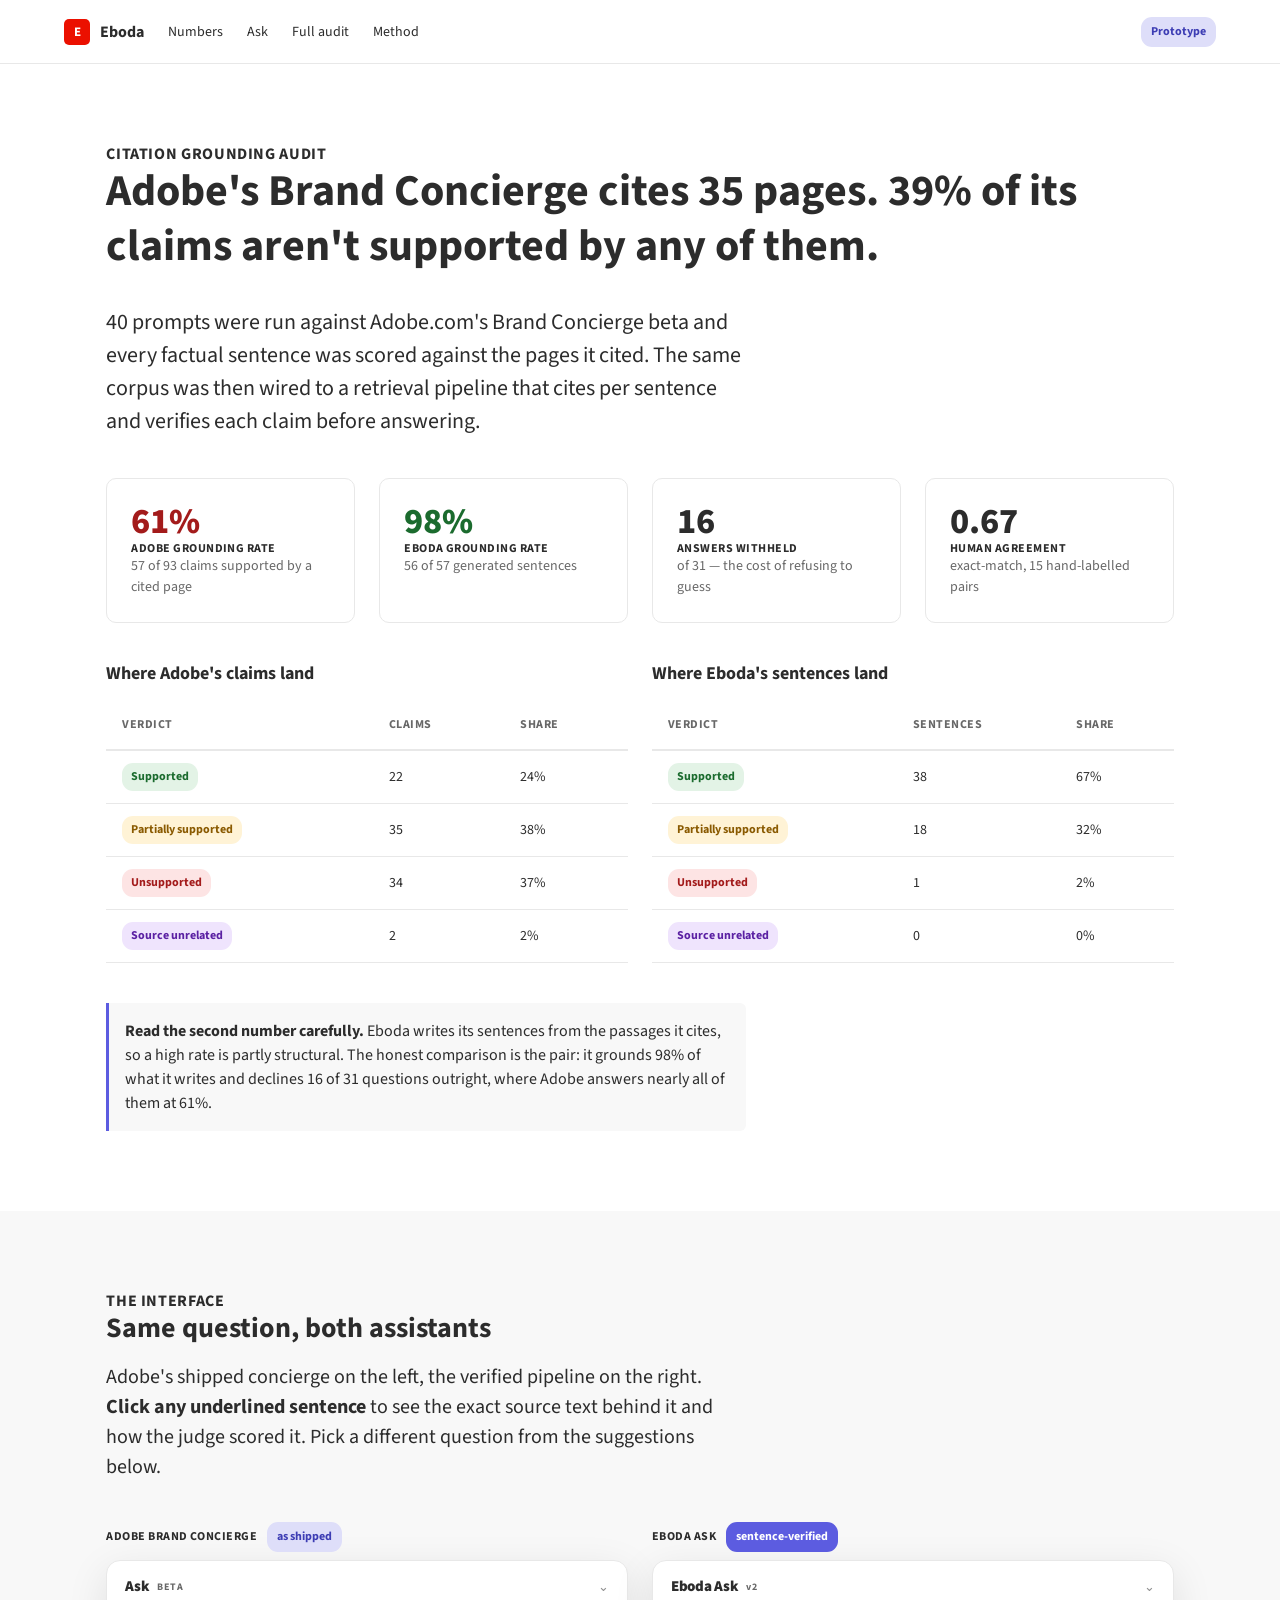
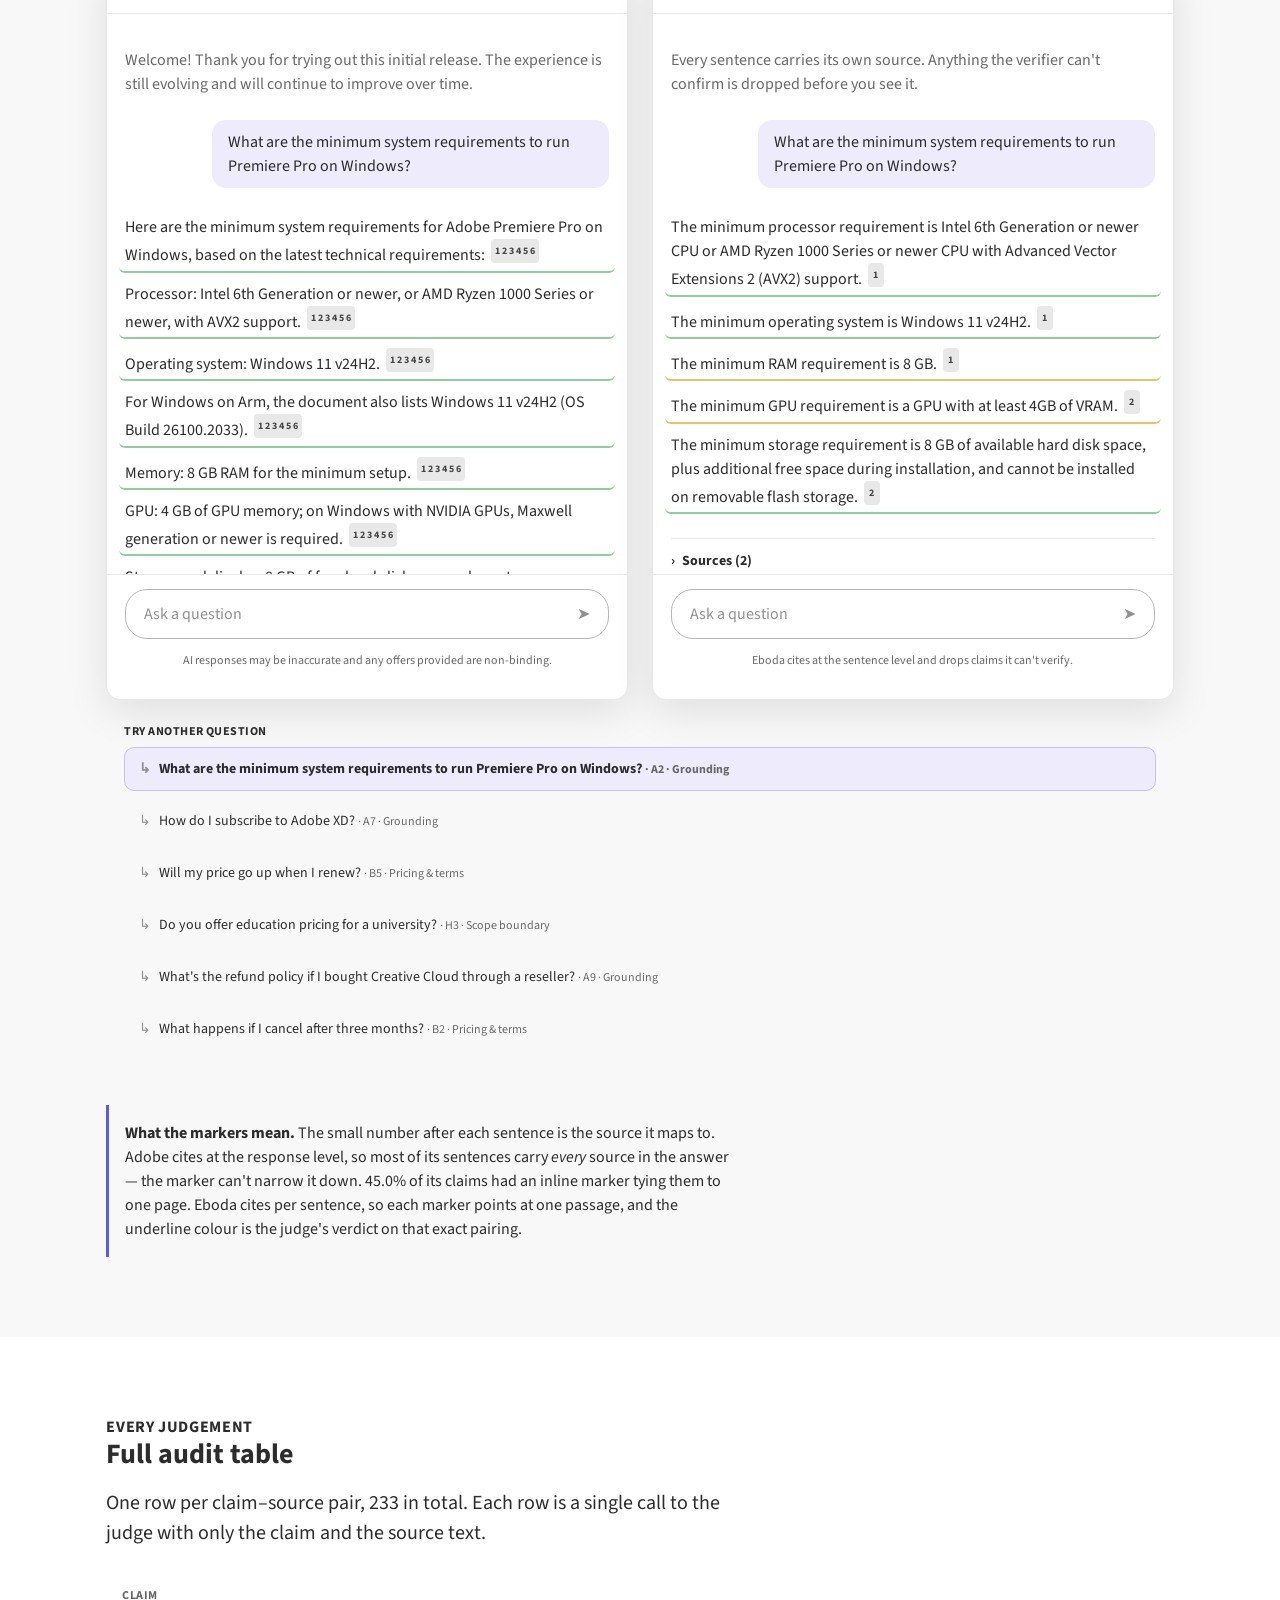
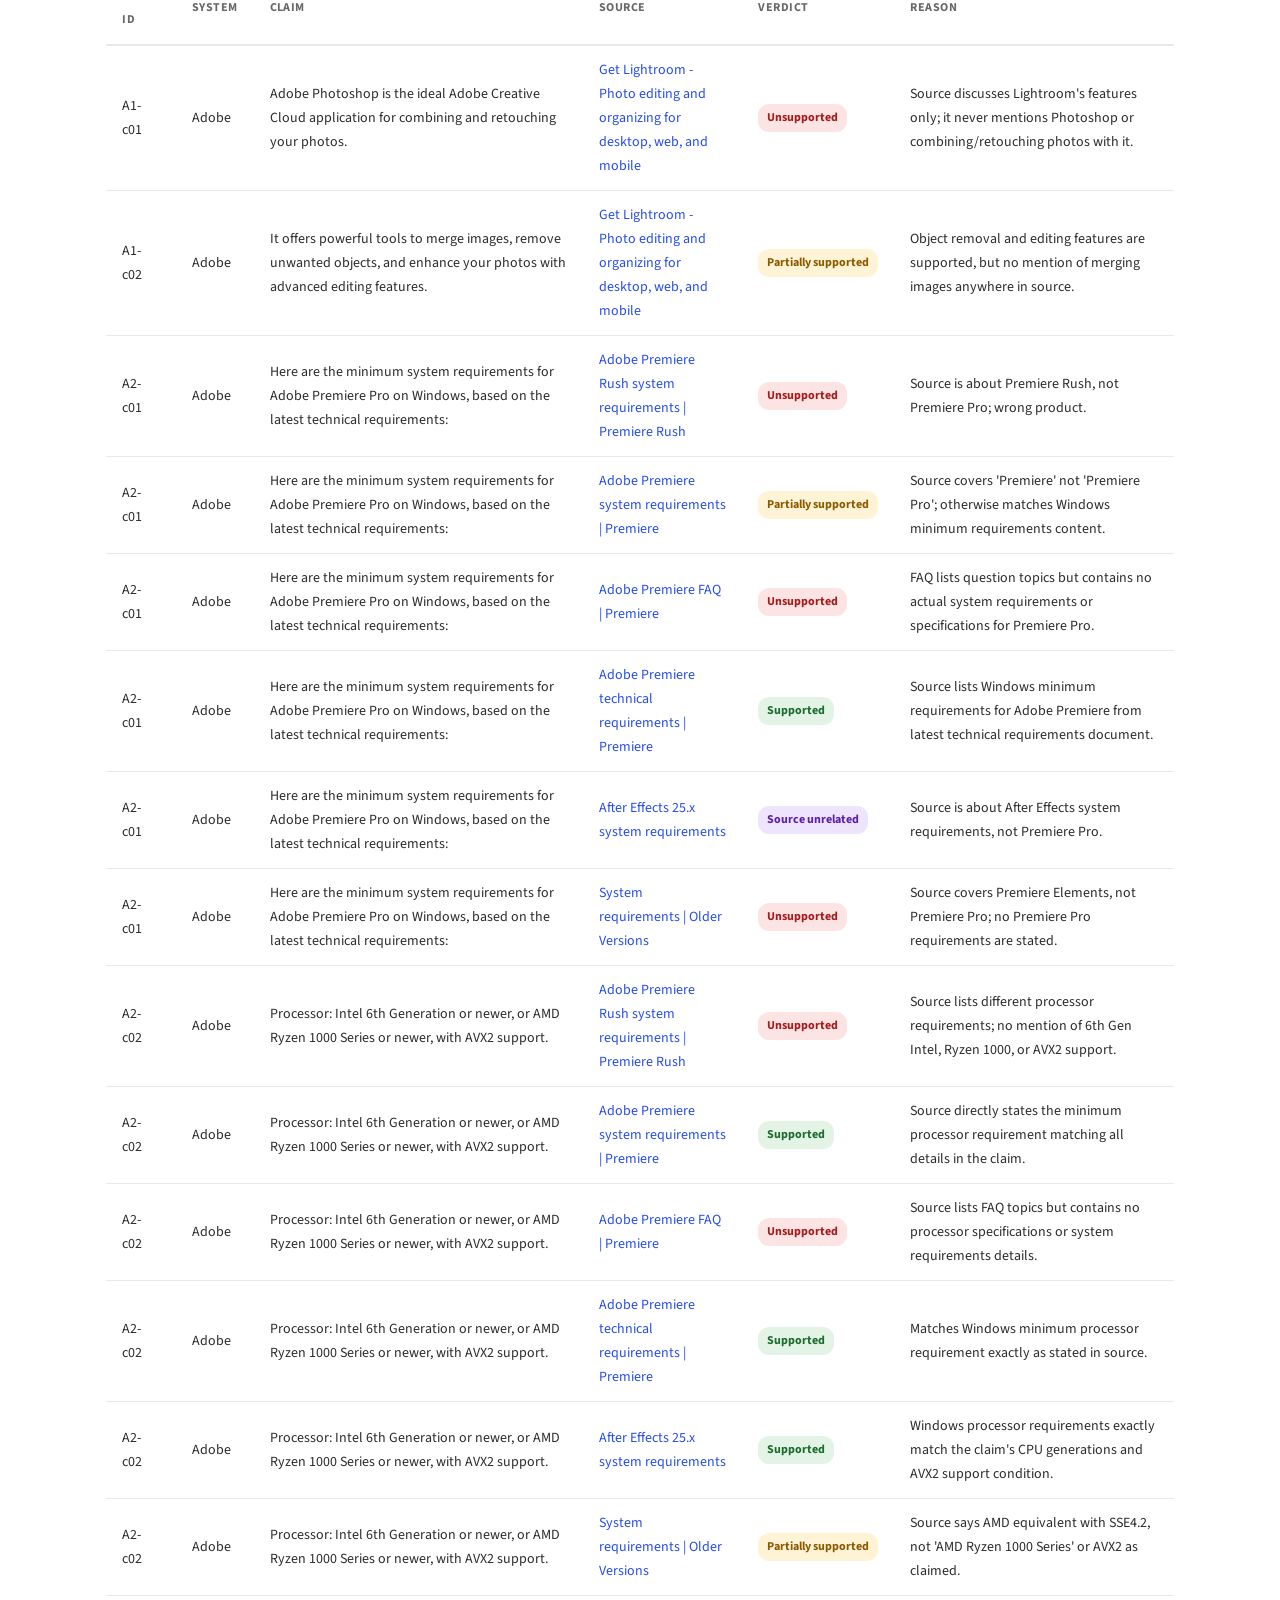
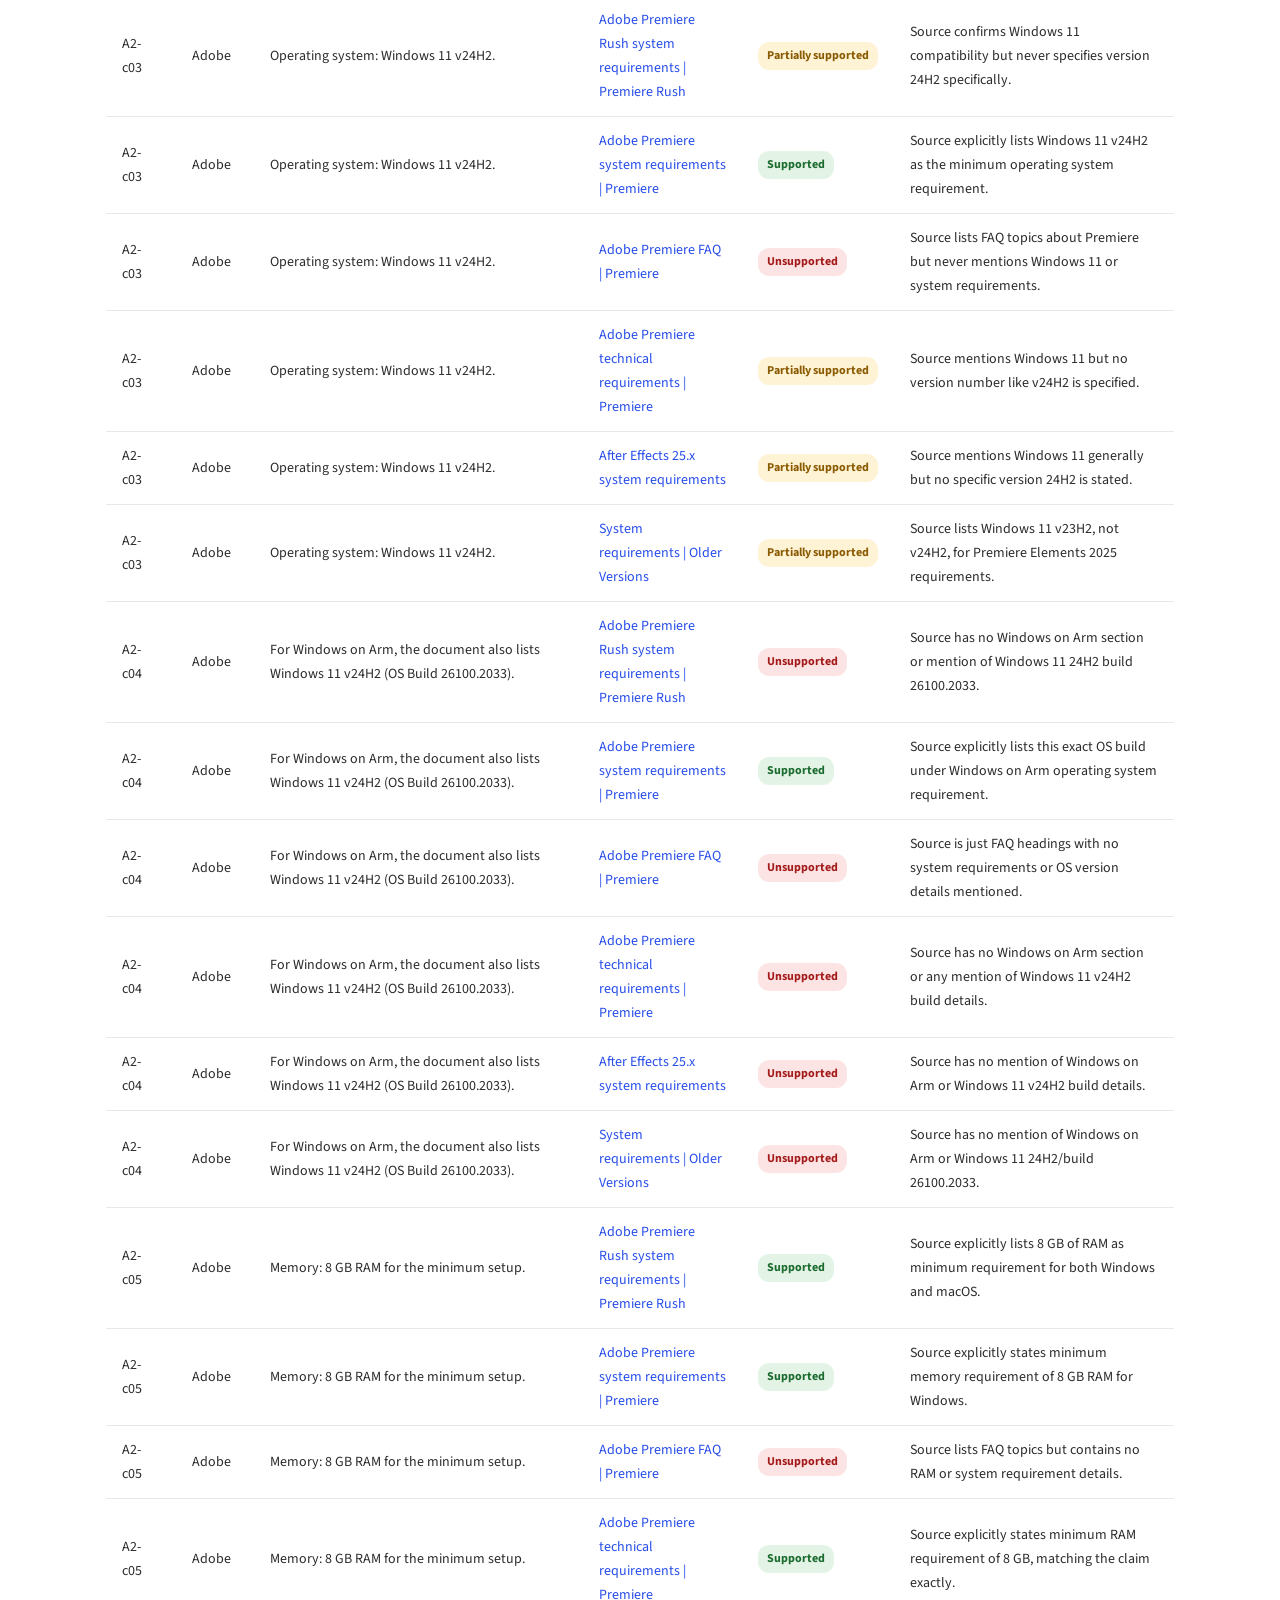
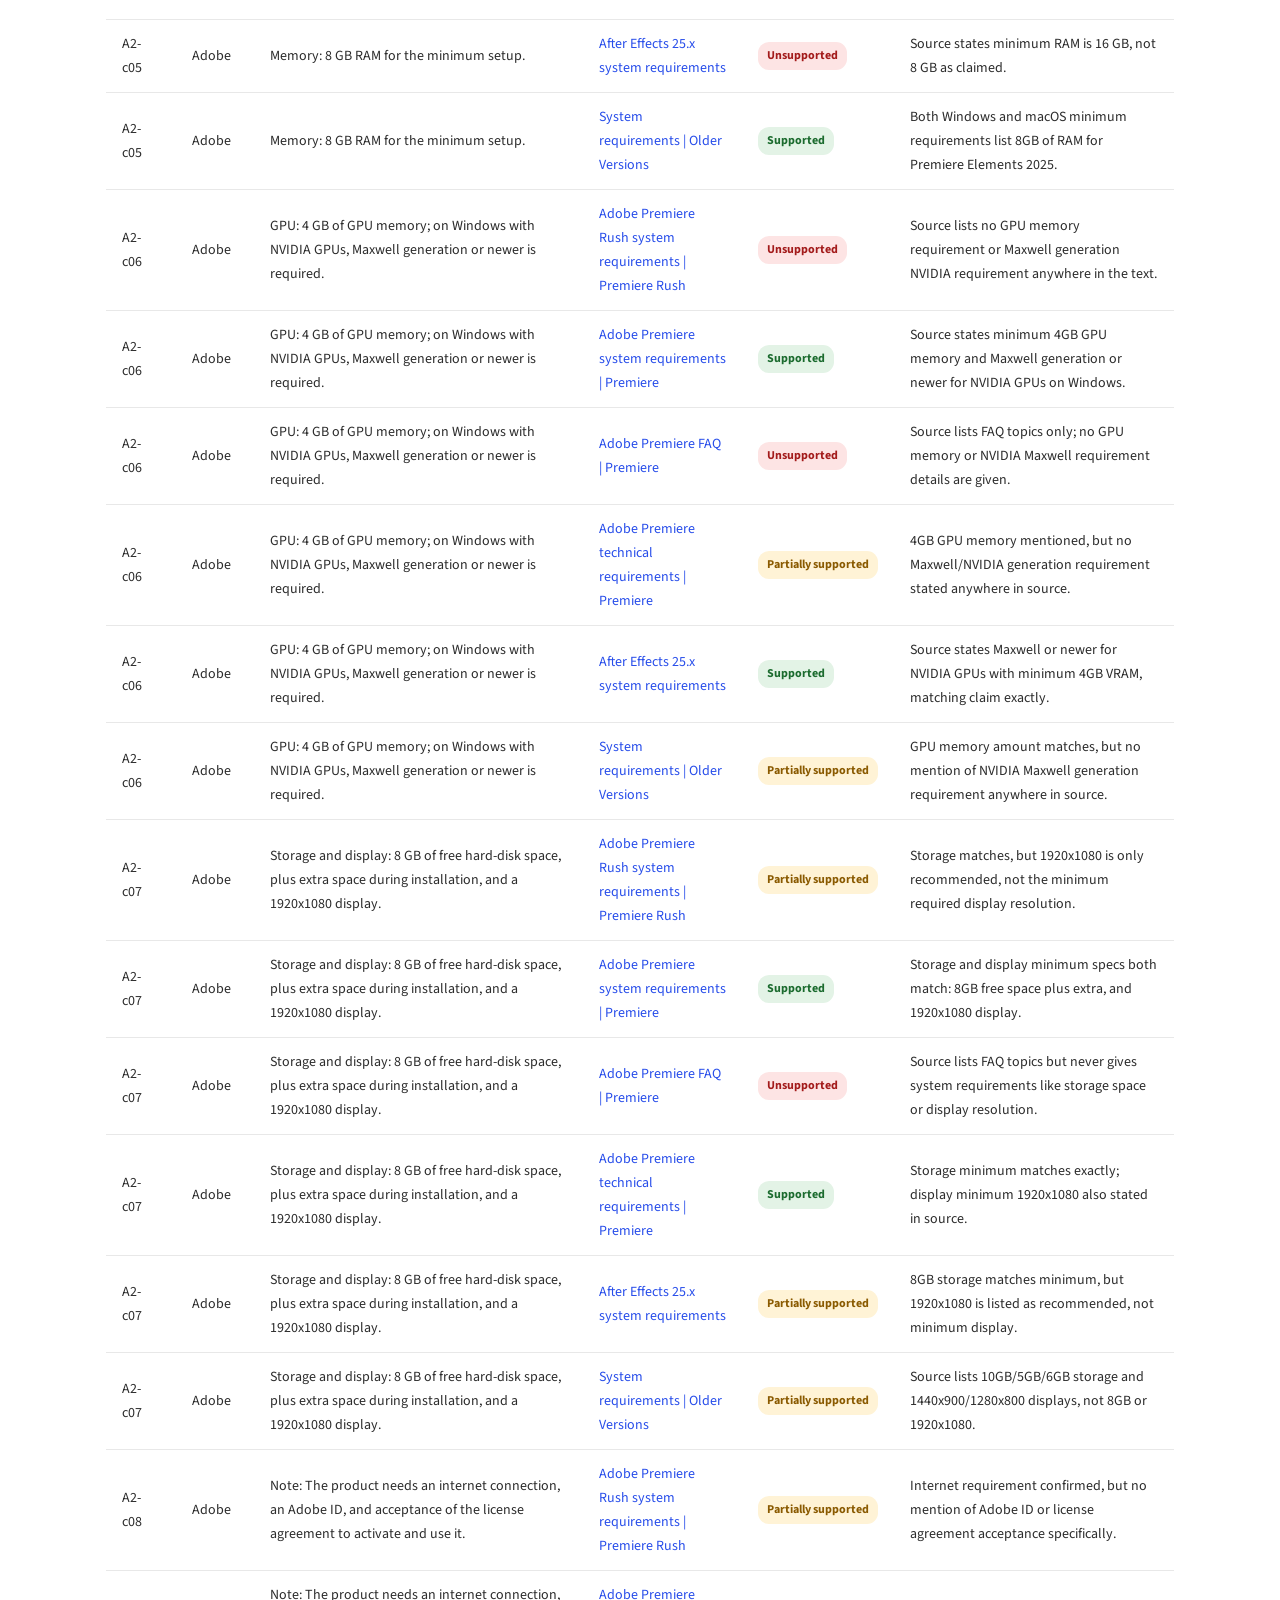
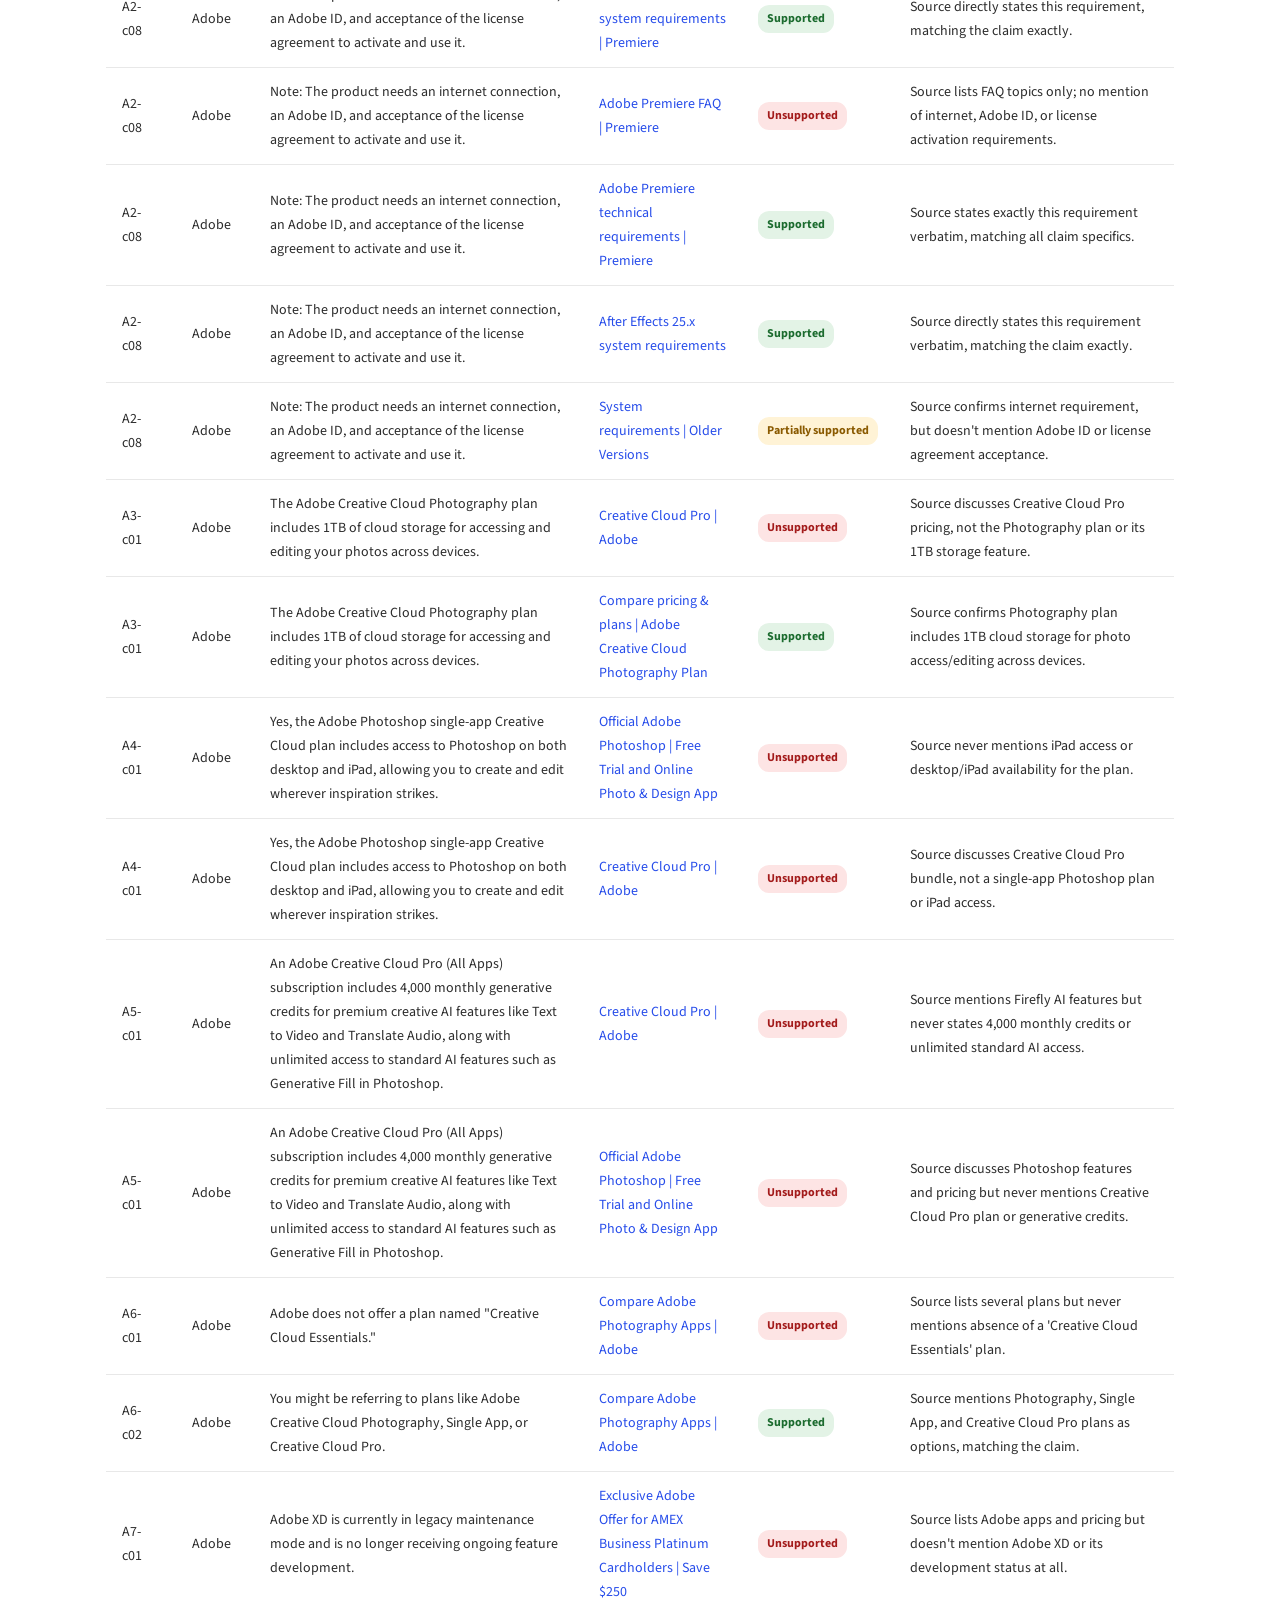
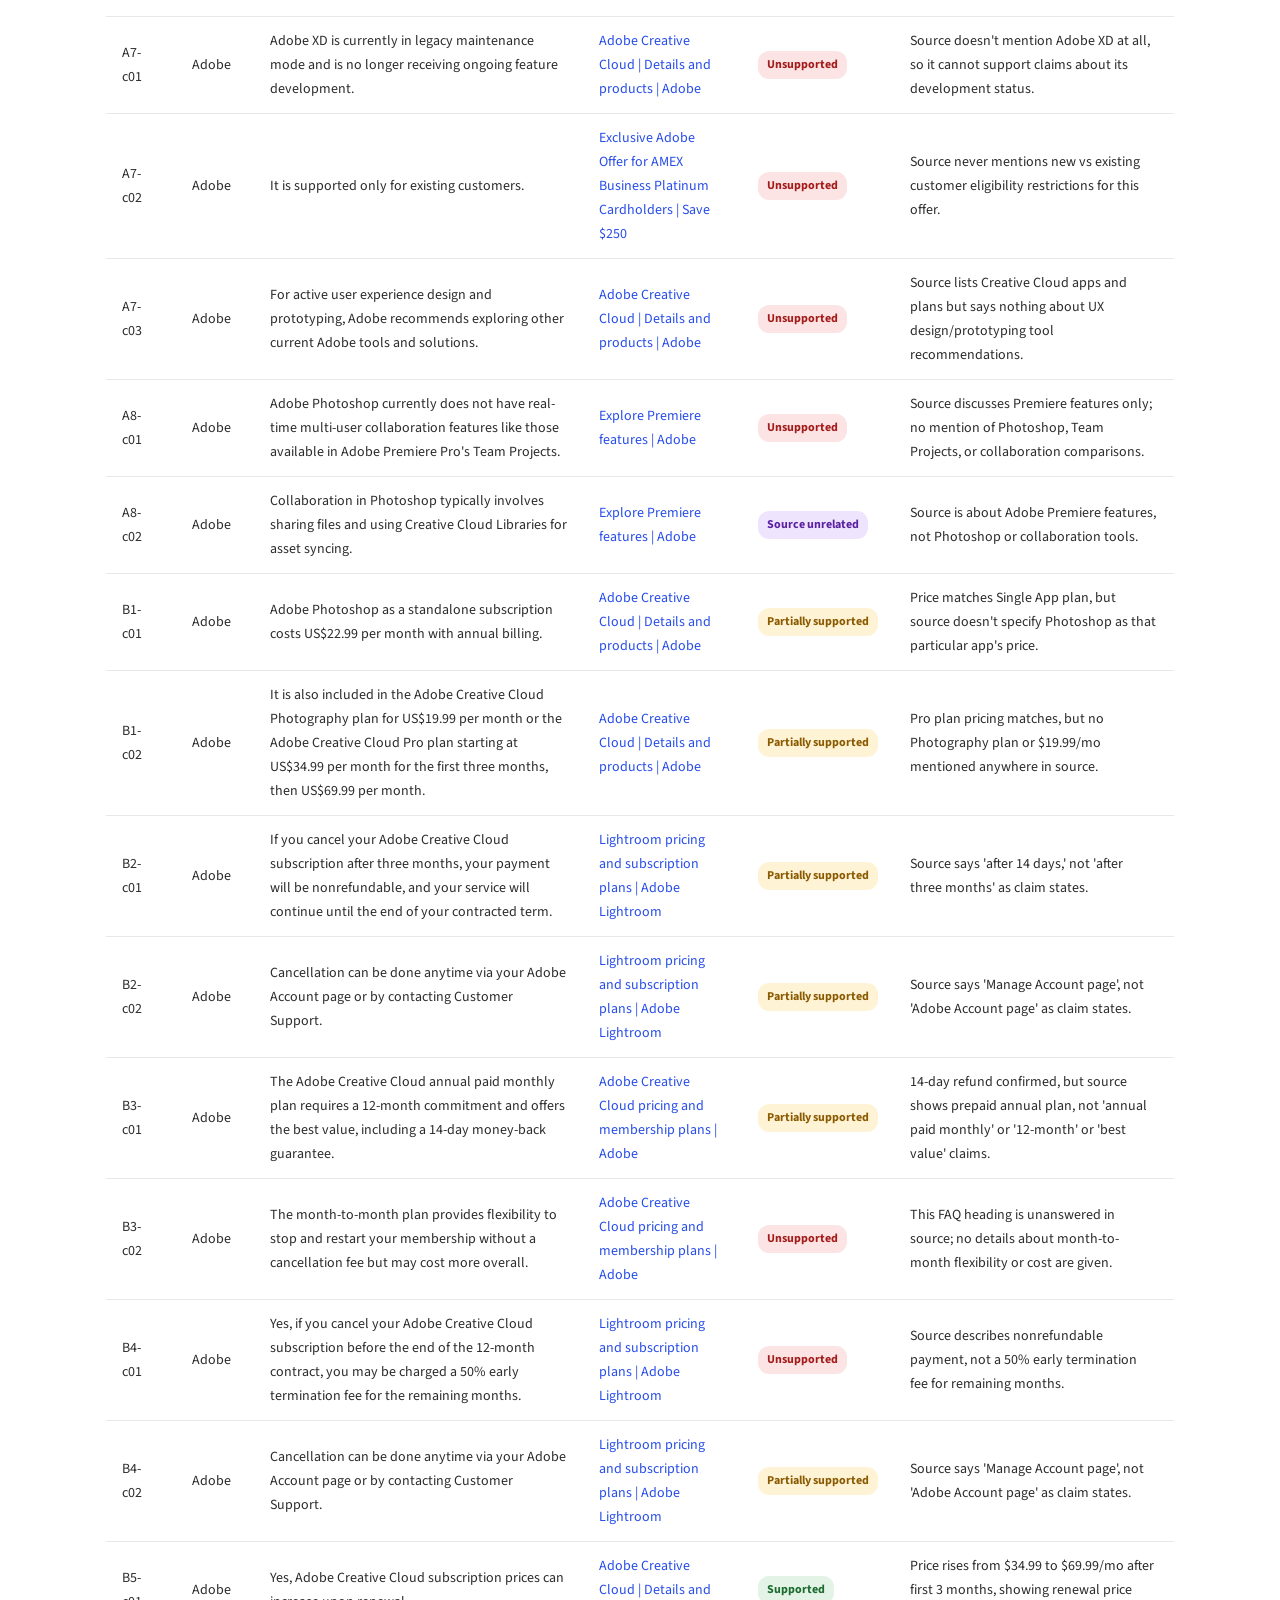
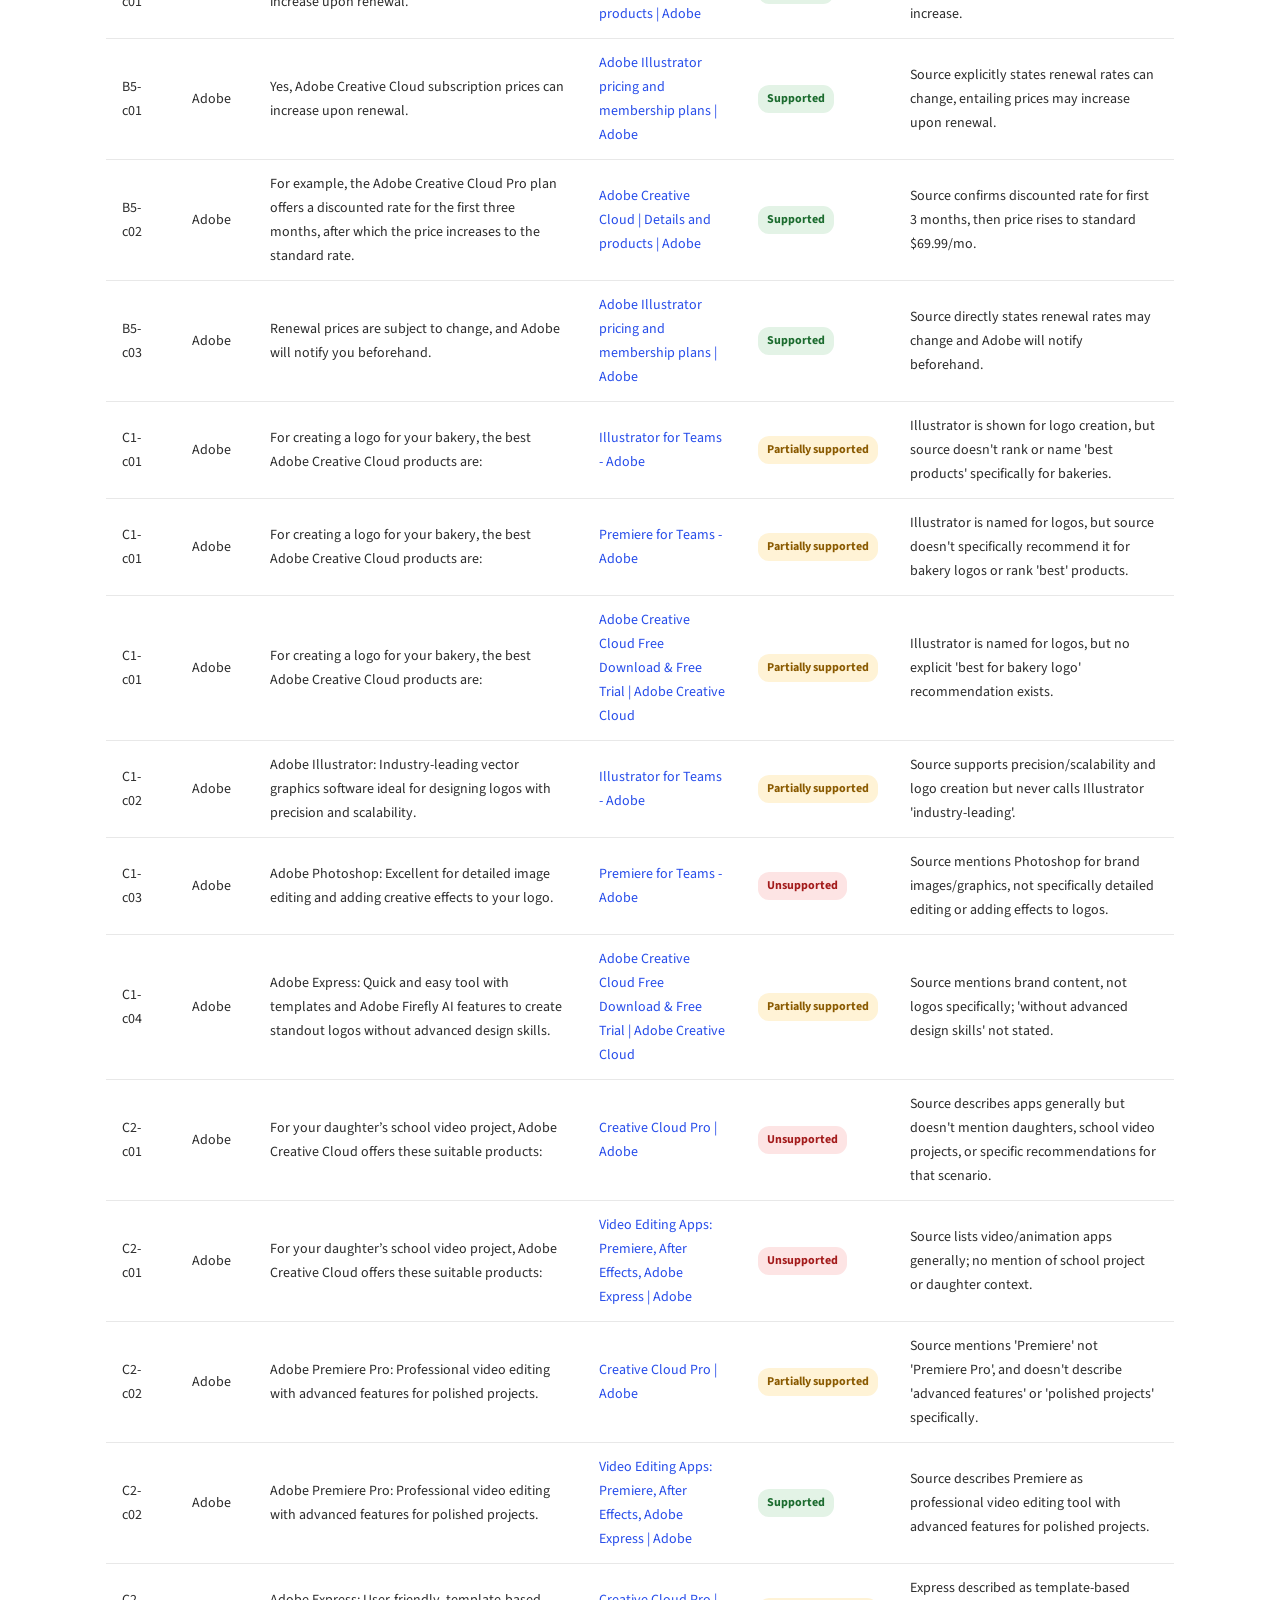
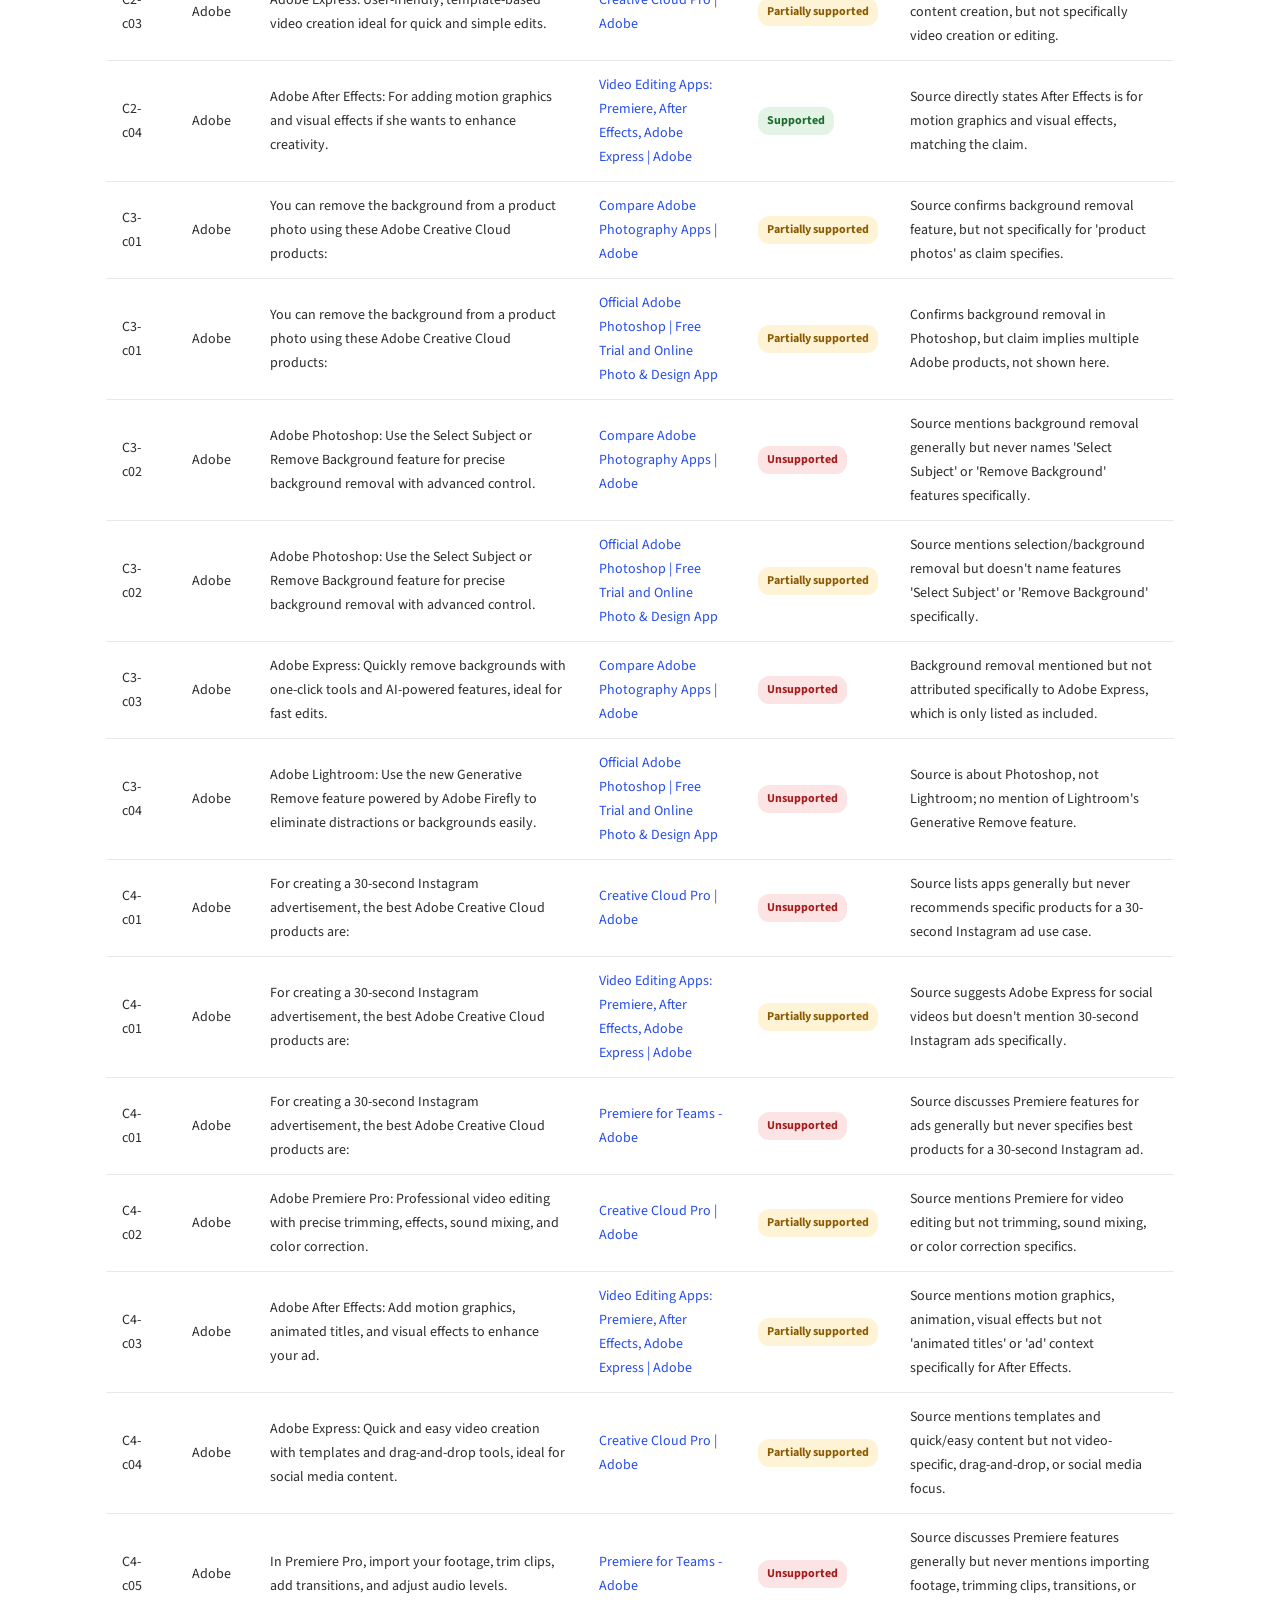
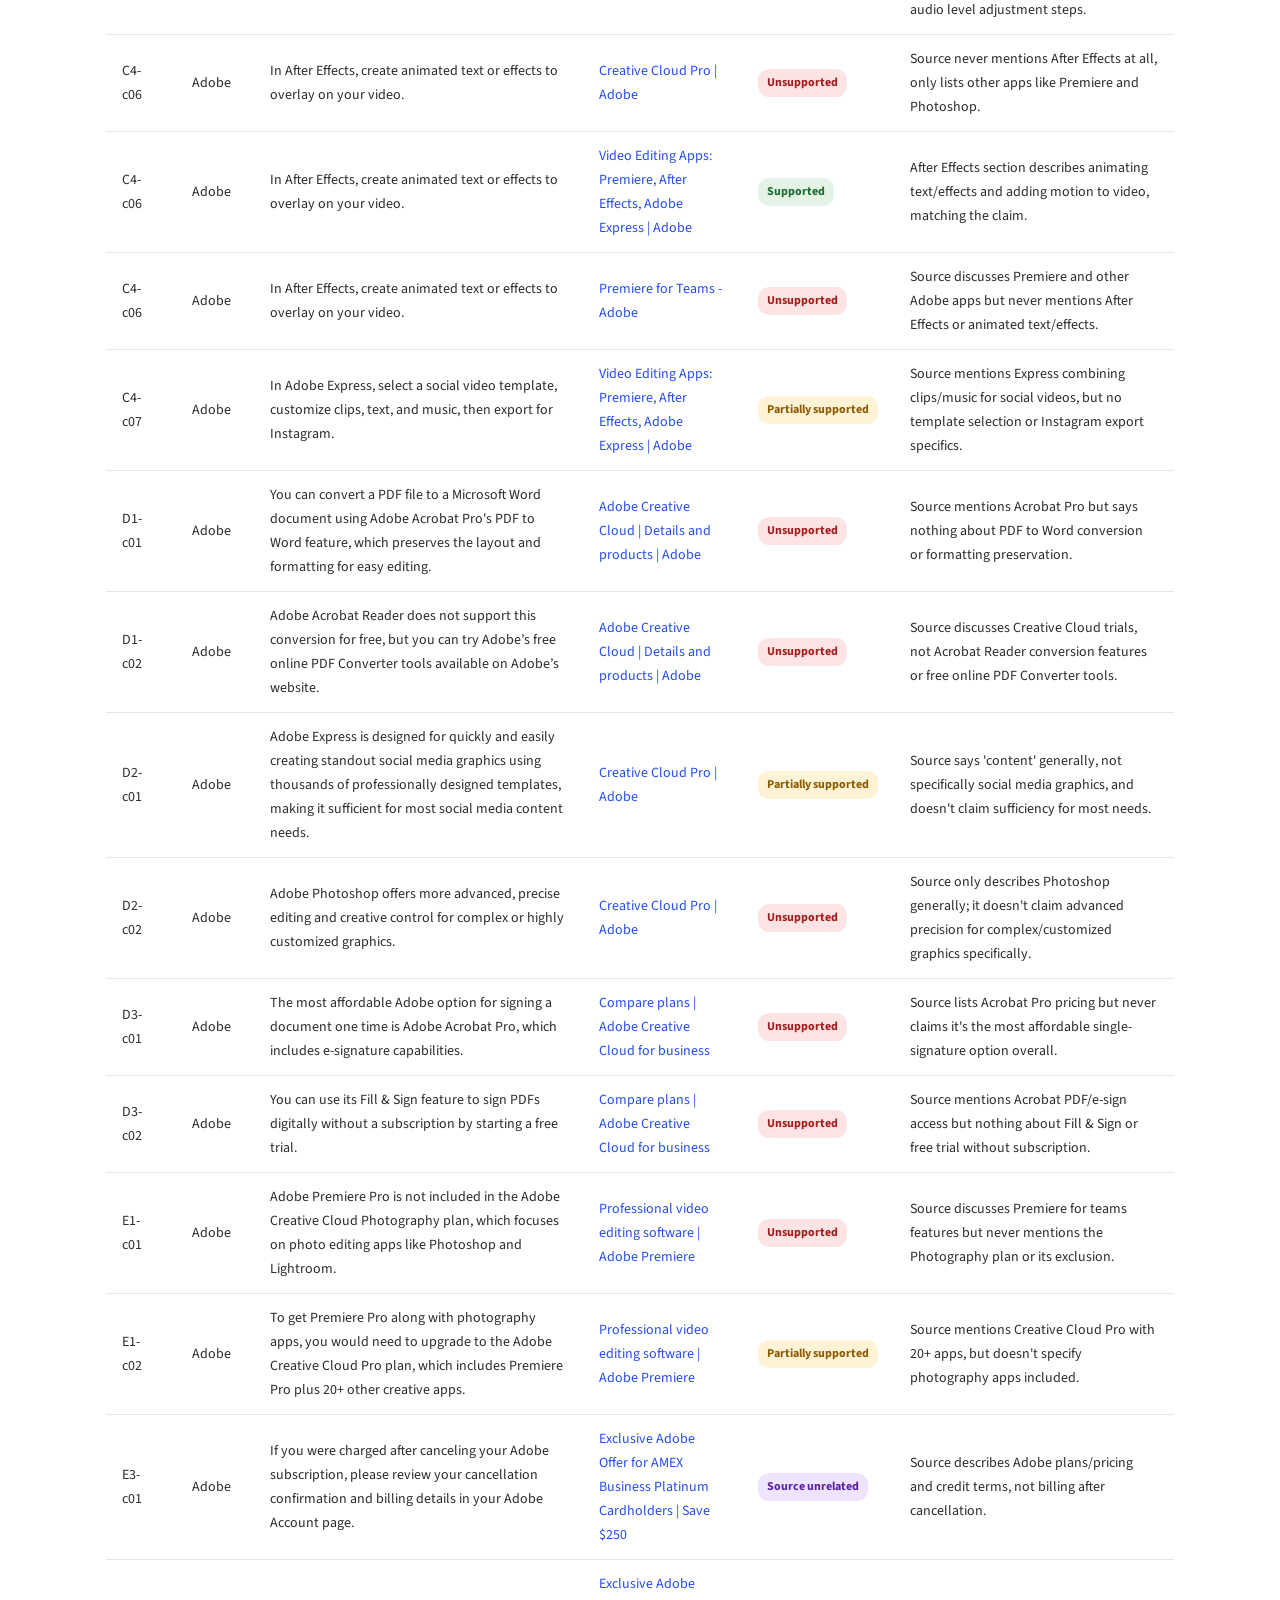
==== commit 91570b3e: "Rebuild the report as an interactive Ask modal Replaces the static side-by-side with a two-column ch" ====
--- a/out/site/index.html
+++ b/out/site/index.html
@@ -7,8 +7,13 @@
 <link href="https://fonts.googleapis.com/css2?family=Source+Sans+3:ital,wght@0,300..900;1,300..900&display=swap" rel="stylesheet">
 <link rel="stylesheet" href="eboda-web-toolkit.css">
 <style>
-  /* The only additions to the toolkit: verdict colour-coding and the
-     side-by-side/citation affordances the toolkit has no component for. */
+  /* ------------------------------------------------------------------
+     Additions to the toolkit. Everything interactive here is CSS only —
+     hidden radio inputs plus sibling selectors, and <details> for the
+     source drawers. No JavaScript anywhere on this page (SPEC.md §8).
+     ------------------------------------------------------------------ */
+
+  /* verdict pills */
   .verdict { display:inline-block; padding:2px 9px; border-radius:11px;
              font-size:var(--type-body-xxs-size); font-weight:700; white-space:nowrap; }
   .verdict.supported   { background:#E3F3E6; color:#1B6B2E; }
@@ -22,25 +27,129 @@
   .stat .n.win  { color:#1B6B2E; }
   .stat .n.warn { color:#A31B1B; }
 
-  .compare { border:1px solid var(--border-color); border-radius:10px; overflow:hidden; }
-  .compare > header { padding:12px 16px; border-bottom:1px solid var(--border-color);
-                      background:var(--color-gray-100); display:flex; gap:10px; align-items:baseline; }
-  .compare > .body { padding:var(--spacing-s); }
-  .transcript { white-space:pre-wrap; }
-
-  .cite { border:none; background:none; }
-  .cite details { border-bottom:1px dotted var(--border-color); }
-  .cite summary { cursor:pointer; list-style:none; padding:6px 0; }
-  .cite summary::-webkit-details-marker { display:none; }
-  .cite .ev { border-left:3px solid var(--color-info-accent); background:var(--color-gray-100);
-              padding:10px 14px; margin:6px 0 12px; border-radius:0 6px 6px 0; }
-  .cite .ev q { font-style:italic; }
-
-  .dropped { opacity:.62; text-decoration:line-through var(--color-gray-500); }
+  /* ---------------- the Ask modal ---------------- */
+  .ask-wrap { position:relative; }
+  .probe-radio, .sr { position:absolute; opacity:0; pointer-events:none; }
+
+  .ask-grid { display:grid; gap:var(--spacing-s); grid-template-columns:1fr; }
+  @media (min-width:1000px) { .ask-grid { grid-template-columns:1fr 1fr; } }
+
+  .ask-shell { background:#fff; border:1px solid var(--border-color); border-radius:14px;
+               box-shadow:0 12px 40px rgba(0,0,0,.10); display:flex; flex-direction:column;
+               overflow:hidden; min-height:520px; }
+  .ask-bar { display:flex; align-items:center; gap:8px; padding:14px 18px;
+             border-bottom:1px solid var(--border-color); }
+  .ask-logo { font-weight:900; letter-spacing:-.02em; font-size:15px; }
+  .ask-beta { font-size:10px; font-weight:700; letter-spacing:.08em; color:var(--color-gray-600); }
+  .ask-bar .spacer { margin-left:auto; }
+  .ask-chev { color:var(--color-gray-500); font-size:13px; }
+
+  .ask-body { padding:18px; flex:1; overflow-y:auto; max-height:560px; }
+  .ask-hello { color:var(--color-gray-600); font-size:var(--type-body-s-size);
+               margin-bottom:var(--spacing-s); }
+
+  .bubble-user { background:#EDEBFC; border-radius:14px; padding:10px 16px; max-width:82%;
+                 margin-left:auto; font-size:var(--type-body-s-size); }
+
+  .answer { margin-top:var(--spacing-s); font-size:var(--type-body-s-size); }
+  .line { margin:0 0 6px; }
+  .line.plain { color:var(--text-color); white-space:pre-wrap; }
+
+  /* a citable sentence: click to highlight and reveal its source */
+  .claim { display:block; cursor:pointer; border-radius:6px; padding:3px 6px; margin:0 -6px;
+           border-bottom:2px solid transparent; transition:background .12s, border-color .12s; }
+  .claim:hover { background:var(--color-gray-100); }
+  .claim .mk { display:inline-block; min-width:16px; text-align:center; margin-left:6px;
+               padding:0 4px; border-radius:4px; background:var(--color-gray-200);
+               color:var(--color-gray-700); font-size:10px; font-weight:700;
+               vertical-align:super; }
+  .claim.s-supported   { border-bottom-color:#8FCF9E; }
+  .claim.s-partially   { border-bottom-color:#E8C168; }
+  .claim.s-unsupported { border-bottom-color:#E79393; }
+  .claim.s-unrelated   { border-bottom-color:#B695E8; }
+  .claim.s-none        { border-bottom-color:var(--color-gray-300); }
+
+  /* checked state — one generic rule, no per-sentence CSS */
+  .sr:checked + .claim { background:#F3F7FF; border-bottom-width:2px; }
+  .sr:checked + .claim.s-supported   { background:#EDF8F0; }
+  .sr:checked + .claim.s-partially   { background:#FFF8E8; }
+  .sr:checked + .claim.s-unsupported { background:#FDEFEF; }
+  .sr:checked + .claim.s-unrelated   { background:#F6EFFD; }
+  .sr:checked + .claim .mk { background:var(--color-info-accent); color:#fff; }
+  .why { display:none; }
+  .sr:checked ~ .why { display:block; }
+
+  .why { margin:8px 0 14px; border-left:3px solid var(--color-info-accent);
+         background:var(--color-gray-100); border-radius:0 8px 8px 0; padding:12px 14px; }
+  .why-head { display:flex; align-items:center; gap:8px; margin-bottom:6px; flex-wrap:wrap; }
+  .why q { font-style:italic; display:block; margin:6px 0; color:var(--text-color); }
+  .why .src-line { font-size:var(--type-body-xxs-size); color:var(--color-gray-700); }
+  .why .close { margin-left:auto; cursor:pointer; font-weight:700; color:var(--color-gray-600);
+                font-size:13px; padding:0 4px; }
+  .why .close:hover { color:var(--text-color); }
+
+  .dropped-note { text-decoration:line-through var(--color-gray-500); opacity:.6; }
+
+  /* product card, mirroring the shipped concierge */
+  .prod-card { border:1px solid var(--border-color); border-radius:10px; padding:14px;
+               margin-top:var(--spacing-s); max-width:360px; }
+  .prod-mark { width:34px; height:34px; border-radius:7px; background:var(--color-brand-red);
+               color:#fff; font-weight:900; display:flex; align-items:center;
+               justify-content:center; font-size:15px; }
+  .prod-actions { display:flex; gap:8px; margin-top:10px; }
+
+  .react { display:flex; gap:14px; margin-top:12px; color:var(--color-gray-500); font-size:14px; }
+
+  .srcs { margin-top:var(--spacing-s); border-top:1px solid var(--border-color); padding-top:10px; }
+  .srcs summary { cursor:pointer; list-style:none; font-weight:700;
+                  font-size:var(--type-body-xs-size); }
+  .srcs summary::-webkit-details-marker { display:none; }
+  .srcs summary::before { content:"›"; display:inline-block; margin-right:7px;
+                          transition:transform .15s; }
+  .srcs[open] summary::before { transform:rotate(90deg); }
+  .srcs ol { margin:10px 0 0; padding-left:22px; }
+  .srcs li { margin-bottom:6px; font-size:var(--type-body-xxs-size); }
+
+  /* follow-up chips double as the probe switcher */
+  .chips { padding:0 18px 14px; display:flex; flex-direction:column; gap:8px; }
+  .chip { display:block; cursor:pointer; background:var(--color-gray-100);
+          border:1px solid transparent; border-radius:10px; padding:9px 14px;
+          font-size:var(--type-body-xs-size); transition:background .12s, border-color .12s; }
+  .chip:hover { background:var(--color-gray-200); }
+  .chip .arr { color:var(--color-gray-500); margin-right:8px; }
+
+  .ask-foot { border-top:1px solid var(--border-color); padding:14px 18px; }
+  .ask-input { display:flex; align-items:center; gap:10px; border:1px solid var(--color-gray-400);
+               border-radius:22px; padding:12px 18px; color:var(--color-gray-500);
+               font-size:var(--type-body-s-size); }
+  .ask-input .send { margin-left:auto; }
+  .ask-legal { text-align:center; font-size:var(--type-body-xxs-size);
+               color:var(--color-gray-600); margin-top:10px; }
+
+  .col-tag { display:flex; align-items:baseline; gap:10px; margin-bottom:8px; }
+
   .table-scroll { overflow-x:auto; }
   .table-scroll table { min-width:900px; }
-  .src-list { list-style:none; padding:0; margin:0; }
-  .src-list li { padding:4px 0; }
+
+  #probe-A2:checked ~ .ask-grid .thread-A2 { display:block; }
+  #probe-A2:checked ~ .chips .chip[for="probe-A2"] {
+    background:#EDEBFC; border-color:#C7C0F5; font-weight:700; }
+  #probe-A7:checked ~ .ask-grid .thread-A7 { display:block; }
+  #probe-A7:checked ~ .chips .chip[for="probe-A7"] {
+    background:#EDEBFC; border-color:#C7C0F5; font-weight:700; }
+  #probe-B5:checked ~ .ask-grid .thread-B5 { display:block; }
+  #probe-B5:checked ~ .chips .chip[for="probe-B5"] {
+    background:#EDEBFC; border-color:#C7C0F5; font-weight:700; }
+  #probe-H3:checked ~ .ask-grid .thread-H3 { display:block; }
+  #probe-H3:checked ~ .chips .chip[for="probe-H3"] {
+    background:#EDEBFC; border-color:#C7C0F5; font-weight:700; }
+  #probe-A9:checked ~ .ask-grid .thread-A9 { display:block; }
+  #probe-A9:checked ~ .chips .chip[for="probe-A9"] {
+    background:#EDEBFC; border-color:#C7C0F5; font-weight:700; }
+  #probe-B2:checked ~ .ask-grid .thread-B2 { display:block; }
+  #probe-B2:checked ~ .chips .chip[for="probe-B2"] {
+    background:#EDEBFC; border-color:#C7C0F5; font-weight:700; }
+  .thread { display:none; }
 </style>
 </head>
 <body>
@@ -50,7 +159,7 @@
     <a class="gnav-brand" href="#top"><span class="gnav-mark">E</span> Eboda</a>
     <ul class="gnav-links">
       <li><a href="#numbers">Numbers</a></li>
-      <li><a href="#probes">Side by side</a></li>
+      <li><a href="#ask">Ask</a></li>
       <li><a href="#audit">Full audit</a></li>
       <li><a href="#method">Method</a></li>
     </ul>
@@ -63,7 +172,7 @@
 <main id="top">
 
 <!-- ====================== 1. HEADLINE NUMBERS ====================== -->
-<section class="section bg-white">
+<section class="section bg-white" id="numbers">
   <div class="container">
     <p class="detail-l">Citation grounding audit</p>
     <h1 class="heading-xxl">Adobe's Brand Concierge cites 35 pages. 39% of its claims aren't supported by any of them.</h1>
@@ -133,36 +242,182 @@
   </div>
 </section>
 
-<!-- ====================== 2. SIX PROBES, SIDE BY SIDE ====================== -->
-<section class="section bg-gray" id="probes">
+<!-- ====================== 2. THE ASK MODAL ====================== -->
+<section class="section bg-gray" id="ask">
   <div class="container">
-    <p class="detail-l">Side by side</p>
-    <h2 class="heading-l">Six probes, both systems</h2>
-    <p class="body-l measure mt-xs">Adobe's answer on the left, Eboda's on the right.
-    Click any claim to see the exact source text the judge scored it against.</p>
-
-    <article class="mt-l">
-      <h3 class="heading-s">A2 · Grounding</h3>
-      <p class="body-l"><strong>What are the minimum system requirements to run Premiere Pro on Windows?</strong></p>
-      <p class="body-xs muted">Human verdict on the Adobe run: Partial · failure mode: Lost context · persona: Professional specialist</p>
-
-      <div class="grid two-up mt-s">
-
-        <!-- Adobe -->
-        <div class="compare">
-          <header>
+    <p class="detail-l">The interface</p>
+    <h2 class="heading-l">Same question, both assistants</h2>
+    <p class="body-l measure mt-xs">
+      Adobe's shipped concierge on the left, the verified pipeline on the right.
+      <strong>Click any underlined sentence</strong> to see the exact source text behind it and how
+      the judge scored it. Pick a different question from the suggestions below.
+    </p>
+
+    <div class="ask-wrap mt-l">
+      <input type="radio" name="probe" id="probe-A2" class="probe-radio" checked>
+      <input type="radio" name="probe" id="probe-A7" class="probe-radio">
+      <input type="radio" name="probe" id="probe-B5" class="probe-radio">
+      <input type="radio" name="probe" id="probe-H3" class="probe-radio">
+      <input type="radio" name="probe" id="probe-A9" class="probe-radio">
+      <input type="radio" name="probe" id="probe-B2" class="probe-radio">
+
+      <div class="ask-grid">
+
+        <!-- ============ ADOBE COLUMN ============ -->
+        <div>
+          <div class="col-tag">
             <strong class="detail-m">Adobe Brand Concierge</strong>
-            <span class="badge">8 claims · 6 sources</span>
-          </header>
-          <div class="body">
-            <p class="body-s transcript">Here are the minimum system requirements for Adobe Premiere Pro on Windows, based on the latest technical requirements:
-
-Processor: Intel 6th Generation or newer, or AMD Ryzen 1000 Series or newer, with AVX2 support.
-Operating system: Windows 11 v24H2. For Windows on Arm, the document also lists Windows 11 v24H2 (OS Build 26100.2033).
-Memory: 8 GB RAM for the minimum setup.
-GPU: 4 GB of GPU memory; on Windows with NVIDIA GPUs, Maxwell generation or newer is required.
-Storage and display: 8 GB of free hard-disk space, plus extra space during installation, and a 1920x1080 display.
-Note: The product needs an internet connection, an Adobe ID, and acceptance of the license agreement to activate and use it. Hope this helps!
+            <span class="badge">as shipped</span>
+          </div>
+          <div class="ask-shell">
+            <div class="ask-bar">
+              <span class="ask-logo">Ask</span><span class="ask-beta">BETA</span>
+              <span class="spacer"></span><span class="ask-chev">⌄</span>
+            </div>
+            <div class="ask-body">
+              <p class="ask-hello">Welcome! Thank you for trying out this initial release.
+                The experience is still evolving and will continue to improve over time.</p>
+
+              <div class="thread thread-A2">
+                <div class="bubble-user">What are the minimum system requirements to run Premiere Pro on Windows?</div>
+                <div class="answer">
+                  <div class="line">
+                    <input type="radio" name="A2-a" id="A2-a-1" class="sr">
+                    <label for="A2-a-1" class="claim s-supported">Here are the minimum system requirements for Adobe Premiere Pro on Windows, based on the latest technical requirements:<span class="mk">1 2 3 4 5 6</span></label>
+                    <div class="why">
+                      <div class="why-head">
+                        <span class="verdict supported">Supported</span>
+                        <span class="body-xxs muted">best of 6 cited sources</span>
+                        <label for="A2-a-clear" class="close" title="close">✕</label>
+                      </div>
+                      <q>Minimum and recommended system requirements for Windows</q>
+                      <p class="src-line">Source lists Windows minimum requirements for Adobe Premiere from latest technical requirements document.</p>
+                      <p class="src-line"><a href="https://helpx.adobe.com/premiere/desktop/get-started/technical-requirements/adobe-premiere-24x-technical-requirements.html">Adobe Premiere technical requirements | Premiere</a></p>
+                      <p class="src-line mt-xxs"><strong>Cited at response level.</strong>
+                        This sentence inherits all 6 of the answer's
+                        sources — nothing ties it to one page.</p>
+                    </div>
+                  </div>
+                  <div class="line">
+                    <input type="radio" name="A2-a" id="A2-a-3" class="sr">
+                    <label for="A2-a-3" class="claim s-supported">Processor: Intel 6th Generation or newer, or AMD Ryzen 1000 Series or newer, with AVX2 support.<span class="mk">1 2 3 4 5 6</span></label>
+                    <div class="why">
+                      <div class="why-head">
+                        <span class="verdict supported">Supported</span>
+                        <span class="body-xxs muted">best of 6 cited sources</span>
+                        <label for="A2-a-clear" class="close" title="close">✕</label>
+                      </div>
+                      <q>Minimum: Intel 6th Generation or newer CPU - or AMD Ryzen 1000 Series or newer CPU. Advanced Vector Extensions 2 (AVX2) Support required.</q>
+                      <p class="src-line">Source directly states the minimum processor requirement matching all details in the claim.</p>
+                      <p class="src-line"><a href="https://helpx.adobe.com/premiere/desktop/get-started/technical-requirements/adobe-premiere-pro-technical-requirements.html">Adobe Premiere system requirements | Premiere</a></p>
+                      <p class="src-line mt-xxs"><strong>Cited at response level.</strong>
+                        This sentence inherits all 6 of the answer's
+                        sources — nothing ties it to one page.</p>
+                    </div>
+                  </div>
+                  <div class="line">
+                    <input type="radio" name="A2-a" id="A2-a-5" class="sr">
+                    <label for="A2-a-5" class="claim s-supported">Operating system: Windows 11 v24H2.<span class="mk">1 2 3 4 5 6</span></label>
+                    <div class="why">
+                      <div class="why-head">
+                        <span class="verdict supported">Supported</span>
+                        <span class="body-xxs muted">best of 6 cited sources</span>
+                        <label for="A2-a-clear" class="close" title="close">✕</label>
+                      </div>
+                      <q>Minimum: Windows 11 v24H2. Windows on Arm: Windows 11 v24H2 (OS Build 26100.2033)</q>
+                      <p class="src-line">Source explicitly lists Windows 11 v24H2 as the minimum operating system requirement.</p>
+                      <p class="src-line"><a href="https://helpx.adobe.com/premiere/desktop/get-started/technical-requirements/adobe-premiere-pro-technical-requirements.html">Adobe Premiere system requirements | Premiere</a></p>
+                      <p class="src-line mt-xxs"><strong>Cited at response level.</strong>
+                        This sentence inherits all 6 of the answer's
+                        sources — nothing ties it to one page.</p>
+                    </div>
+                  </div>
+                  <div class="line">
+                    <input type="radio" name="A2-a" id="A2-a-7" class="sr">
+                    <label for="A2-a-7" class="claim s-supported">For Windows on Arm, the document also lists Windows 11 v24H2 (OS Build 26100.2033).<span class="mk">1 2 3 4 5 6</span></label>
+                    <div class="why">
+                      <div class="why-head">
+                        <span class="verdict supported">Supported</span>
+                        <span class="body-xxs muted">best of 6 cited sources</span>
+                        <label for="A2-a-clear" class="close" title="close">✕</label>
+                      </div>
+                      <q>Windows on Arm: Windows 11 v24H2 (OS Build 26100.2033)</q>
+                      <p class="src-line">Source explicitly lists this exact OS build under Windows on Arm operating system requirement.</p>
+                      <p class="src-line"><a href="https://helpx.adobe.com/premiere/desktop/get-started/technical-requirements/adobe-premiere-pro-technical-requirements.html">Adobe Premiere system requirements | Premiere</a></p>
+                      <p class="src-line mt-xxs"><strong>Cited at response level.</strong>
+                        This sentence inherits all 6 of the answer's
+                        sources — nothing ties it to one page.</p>
+                    </div>
+                  </div>
+                  <div class="line">
+                    <input type="radio" name="A2-a" id="A2-a-9" class="sr">
+                    <label for="A2-a-9" class="claim s-supported">Memory: 8 GB RAM for the minimum setup.<span class="mk">1 2 3 4 5 6</span></label>
+                    <div class="why">
+                      <div class="why-head">
+                        <span class="verdict supported">Supported</span>
+                        <span class="body-xxs muted">best of 6 cited sources</span>
+                        <label for="A2-a-clear" class="close" title="close">✕</label>
+                      </div>
+                      <q>RAM: 8 GB of RAM</q>
+                      <p class="src-line">Source explicitly lists 8 GB of RAM as minimum requirement for both Windows and macOS.</p>
+                      <p class="src-line"><a href="https://helpx.adobe.com/premiere-rush/desktop/system-requirements/2021-1.html">Adobe Premiere Rush system requirements | Premiere Rush</a></p>
+                      <p class="src-line mt-xxs"><strong>Cited at response level.</strong>
+                        This sentence inherits all 6 of the answer's
+                        sources — nothing ties it to one page.</p>
+                    </div>
+                  </div>
+                  <div class="line">
+                    <input type="radio" name="A2-a" id="A2-a-11" class="sr">
+                    <label for="A2-a-11" class="claim s-supported">GPU: 4 GB of GPU memory; on Windows with NVIDIA GPUs, Maxwell generation or newer is required.<span class="mk">1 2 3 4 5 6</span></label>
+                    <div class="why">
+                      <div class="why-head">
+                        <span class="verdict supported">Supported</span>
+                        <span class="body-xxs muted">best of 6 cited sources</span>
+                        <label for="A2-a-clear" class="close" title="close">✕</label>
+                      </div>
+                      <q>Windows with NVIDIA GPU: GPU must be of the Maxwell generation (2014) or newer and have at least 4GB of GPU memory.</q>
+                      <p class="src-line">Source states minimum 4GB GPU memory and Maxwell generation or newer for NVIDIA GPUs on Windows.</p>
+                      <p class="src-line"><a href="https://helpx.adobe.com/premiere/desktop/get-started/technical-requirements/adobe-premiere-pro-technical-requirements.html">Adobe Premiere system requirements | Premiere</a></p>
+                      <p class="src-line mt-xxs"><strong>Cited at response level.</strong>
+                        This sentence inherits all 6 of the answer's
+                        sources — nothing ties it to one page.</p>
+                    </div>
+                  </div>
+                  <div class="line">
+                    <input type="radio" name="A2-a" id="A2-a-13" class="sr">
+                    <label for="A2-a-13" class="claim s-supported">Storage and display: 8 GB of free hard-disk space, plus extra space during installation, and a 1920x1080 display.<span class="mk">1 2 3 4 5 6</span></label>
+                    <div class="why">
+                      <div class="why-head">
+                        <span class="verdict supported">Supported</span>
+                        <span class="body-xxs muted">best of 6 cited sources</span>
+                        <label for="A2-a-clear" class="close" title="close">✕</label>
+                      </div>
+                      <q>8 GB of available hard disk space, plus additional free space during installation.</q>
+                      <p class="src-line">Storage and display minimum specs both match: 8GB free space plus extra, and 1920x1080 display.</p>
+                      <p class="src-line"><a href="https://helpx.adobe.com/premiere/desktop/get-started/technical-requirements/adobe-premiere-pro-technical-requirements.html">Adobe Premiere system requirements | Premiere</a></p>
+                      <p class="src-line mt-xxs"><strong>Cited at response level.</strong>
+                        This sentence inherits all 6 of the answer's
+                        sources — nothing ties it to one page.</p>
+                    </div>
+                  </div>
+                  <div class="line">
+                    <input type="radio" name="A2-a" id="A2-a-15" class="sr">
+                    <label for="A2-a-15" class="claim s-supported">Note: The product needs an internet connection, an Adobe ID, and acceptance of the license agreement to activate and use it.<span class="mk">1 2 3 4 5 6</span></label>
+                    <div class="why">
+                      <div class="why-head">
+                        <span class="verdict supported">Supported</span>
+                        <span class="body-xxs muted">best of 6 cited sources</span>
+                        <label for="A2-a-clear" class="close" title="close">✕</label>
+                      </div>
+                      <q>To activate and use this product, you need an Internet connection, Adobe ID, and acceptance of the license agreement.</q>
+                      <p class="src-line">Source directly states this requirement, matching the claim exactly.</p>
+                      <p class="src-line"><a href="https://helpx.adobe.com/premiere/desktop/get-started/technical-requirements/adobe-premiere-pro-technical-requirements.html">Adobe Premiere system requirements | Premiere</a></p>
+                      <p class="src-line mt-xxs"><strong>Cited at response level.</strong>
+                        This sentence inherits all 6 of the answer's
+                        sources — nothing ties it to one page.</p>
+                    </div>
+                  </div>
+                  <p class="line plain">Hope this helps!
 
 Sources:
 1. https://helpx.adobe.com/premiere-rush/desktop/system-requirements/2021-1.html?adobe_brand_concierge_source=bc-adobe-source 
@@ -171,1050 +426,608 @@
 4. https://helpx.adobe.com/premiere/desktop/get-started/technical-requirements/adobe-premiere-24x-technical-requirements.html?adobe_brand_concierge_source=bc-adobe-source 
 5. https://helpx.adobe.com/after-effects/desktop/get-started/technical-requirements/2025.html?adobe_brand_concierge_source=bc-adobe-source 
 6. https://helpx.adobe.com/premiere-elements/desktop/system-requirements/system-requirements-older-versions.html?adobe_brand_concierge_source=bc-adobe-source</p>
-
-            <h4 class="detail-m mt-s">Claims scored</h4>
-            <div class="cite">
-              <details>
-                <summary>
-                  <span class="verdict supported">Supported</span>
-                  <span class="body-s">Here are the minimum system requirements for Adobe Premiere Pro on Windows, based on the latest technical requirements:</span>
-                </summary>
-                <ul class="src-list">
-                  <li>
-                    <span class="verdict unsupported">Unsupported</span>
-                    <span class="body-xs">Adobe Premiere Rush system requirements | Premiere Rush</span>
-                    <div class="ev">
-                      <span class="body-xs muted">Source is about Premiere Rush, not Premiere Pro; wrong product.</span><br>
-                      <a class="body-xxs" href="https://helpx.adobe.com/premiere-rush/desktop/system-requirements/2021-1.html">https://helpx.adobe.com/premiere-rush/desktop/system-requirements/2021-1.html</a>
-                    </div>
-                  </li>
-                  <li>
-                    <span class="verdict partially">Partially supported</span>
-                    <span class="body-xs">Adobe Premiere system requirements | Premiere</span>
-                    <div class="ev">
-<q class="body-xs">Applicable for: Premiere version 26.0, 26.2, 26.3, and 26.3.2.</q><br>                      <span class="body-xs muted">Source covers &#39;Premiere&#39; not &#39;Premiere Pro&#39;; otherwise matches Windows minimum requirements content.</span><br>
-                      <a class="body-xxs" href="https://helpx.adobe.com/premiere/desktop/get-started/technical-requirements/adobe-premiere-pro-technical-requirements.html">https://helpx.adobe.com/premiere/desktop/get-started/technical-requirements/adobe-premiere-pro-technical-requirements.html</a>
-                    </div>
-                  </li>
-                  <li>
-                    <span class="verdict unsupported">Unsupported</span>
-                    <span class="body-xs">Adobe Premiere FAQ | Premiere</span>
-                    <div class="ev">
-                      <span class="body-xs muted">FAQ lists question topics but contains no actual system requirements or specifications for Premiere Pro.</span><br>
-                      <a class="body-xxs" href="https://helpx.adobe.com/premiere/desktop/get-started/tour-the-workspace/adobe-premiere-faq.html">https://helpx.adobe.com/premiere/desktop/get-started/tour-the-workspace/adobe-premiere-faq.html</a>
-                    </div>
-                  </li>
-                  <li>
-                    <span class="verdict supported">Supported</span>
-                    <span class="body-xs">Adobe Premiere technical requirements | Premiere</span>
-                    <div class="ev">
-<q class="body-xs">Minimum and recommended system requirements for Windows</q><br>                      <span class="body-xs muted">Source lists Windows minimum requirements for Adobe Premiere from latest technical requirements document.</span><br>
-                      <a class="body-xxs" href="https://helpx.adobe.com/premiere/desktop/get-started/technical-requirements/adobe-premiere-24x-technical-requirements.html">https://helpx.adobe.com/premiere/desktop/get-started/technical-requirements/adobe-premiere-24x-technical-requirements.html</a>
-                    </div>
-                  </li>
-                  <li>
-                    <span class="verdict unrelated">Source unrelated</span>
-                    <span class="body-xs">After Effects 25.x system requirements</span>
-                    <div class="ev">
-                      <span class="body-xs muted">Source is about After Effects system requirements, not Premiere Pro.</span><br>
-                      <a class="body-xxs" href="https://helpx.adobe.com/after-effects/desktop/get-started/technical-requirements/2025.html">https://helpx.adobe.com/after-effects/desktop/get-started/technical-requirements/2025.html</a>
-                    </div>
-                  </li>
-                  <li>
-                    <span class="verdict unsupported">Unsupported</span>
-                    <span class="body-xs">System requirements | Older Versions</span>
-                    <div class="ev">
-                      <span class="body-xs muted">Source covers Premiere Elements, not Premiere Pro; no Premiere Pro requirements are stated.</span><br>
-                      <a class="body-xxs" href="https://helpx.adobe.com/premiere-elements/desktop/system-requirements/system-requirements-older-versions.html">https://helpx.adobe.com/premiere-elements/desktop/system-requirements/system-requirements-older-versions.html</a>
-                    </div>
-                  </li>
-                </ul>
-              </details>
-              <details>
-                <summary>
-                  <span class="verdict supported">Supported</span>
-                  <span class="body-s">Processor: Intel 6th Generation or newer, or AMD Ryzen 1000 Series or newer, with AVX2 support.</span>
-                </summary>
-                <ul class="src-list">
-                  <li>
-                    <span class="verdict unsupported">Unsupported</span>
-                    <span class="body-xs">Adobe Premiere Rush system requirements | Premiere Rush</span>
-                    <div class="ev">
-<q class="body-xs">Processor: Multicore processor with 64-bit support (Recommended: Intel Core i5 or i7, or equivalent)</q><br>                      <span class="body-xs muted">Source lists different processor requirements; no mention of 6th Gen Intel, Ryzen 1000, or AVX2 support.</span><br>
-                      <a class="body-xxs" href="https://helpx.adobe.com/premiere-rush/desktop/system-requirements/2021-1.html">https://helpx.adobe.com/premiere-rush/desktop/system-requirements/2021-1.html</a>
-                    </div>
-                  </li>
-                  <li>
-                    <span class="verdict supported">Supported</span>
-                    <span class="body-xs">Adobe Premiere system requirements | Premiere</span>
-                    <div class="ev">
-<q class="body-xs">Minimum: Intel 6th Generation or newer CPU - or AMD Ryzen 1000 Series or newer CPU. Advanced Vector Extensions 2 (AVX2) Support required.</q><br>                      <span class="body-xs muted">Source directly states the minimum processor requirement matching all details in the claim.</span><br>
-                      <a class="body-xxs" href="https://helpx.adobe.com/premiere/desktop/get-started/technical-requirements/adobe-premiere-pro-technical-requirements.html">https://helpx.adobe.com/premiere/desktop/get-started/technical-requirements/adobe-premiere-pro-technical-requirements.html</a>
-                    </div>
-                  </li>
-                  <li>
-                    <span class="verdict unsupported">Unsupported</span>
-                    <span class="body-xs">Adobe Premiere FAQ | Premiere</span>
-                    <div class="ev">
-                      <span class="body-xs muted">Source lists FAQ topics but contains no processor specifications or system requirements details.</span><br>
-                      <a class="body-xxs" href="https://helpx.adobe.com/premiere/desktop/get-started/tour-the-workspace/adobe-premiere-faq.html">https://helpx.adobe.com/premiere/desktop/get-started/tour-the-workspace/adobe-premiere-faq.html</a>
-                    </div>
-                  </li>
-                  <li>
-                    <span class="verdict supported">Supported</span>
-                    <span class="body-xs">Adobe Premiere technical requirements | Premiere</span>
-                    <div class="ev">
-<q class="body-xs">Intel 6th Generation or newer CPU - or AMD Ryzen 1000 Series or newer CPU. Advanced Vector Extensions 2 (AVX2) Support required.</q><br>                      <span class="body-xs muted">Matches Windows minimum processor requirement exactly as stated in source.</span><br>
-                      <a class="body-xxs" href="https://helpx.adobe.com/premiere/desktop/get-started/technical-requirements/adobe-premiere-24x-technical-requirements.html">https://helpx.adobe.com/premiere/desktop/get-started/technical-requirements/adobe-premiere-24x-technical-requirements.html</a>
-                    </div>
-                  </li>
-                  <li>
-                    <span class="verdict supported">Supported</span>
-                    <span class="body-xs">After Effects 25.x system requirements</span>
-                    <div class="ev">
-<q class="body-xs">Minimum: Intel 6th Generation or newer CPU, or AMD Ryzen 1000 Series or newer CPU. Advanced Vector Extensions 2 (AVX2) support required.</q><br>                      <span class="body-xs muted">Windows processor requirements exactly match the claim&#39;s CPU generations and AVX2 support condition.</span><br>
-                      <a class="body-xxs" href="https://helpx.adobe.com/after-effects/desktop/get-started/technical-requirements/2025.html">https://helpx.adobe.com/after-effects/desktop/get-started/technical-requirements/2025.html</a>
-                    </div>
-                  </li>
-                  <li>
-                    <span class="verdict partially">Partially supported</span>
-                    <span class="body-xs">System requirements | Older Versions</span>
-                    <div class="ev">
-<q class="body-xs">Intel 6th Generation or newer processor or AMD equivalent with SSE4.2 support.</q><br>                      <span class="body-xs muted">Source says AMD equivalent with SSE4.2, not &#39;AMD Ryzen 1000 Series&#39; or AVX2 as claimed.</span><br>
-                      <a class="body-xxs" href="https://helpx.adobe.com/premiere-elements/desktop/system-requirements/system-requirements-older-versions.html">https://helpx.adobe.com/premiere-elements/desktop/system-requirements/system-requirements-older-versions.html</a>
-                    </div>
-                  </li>
-                </ul>
-              </details>
-              <details>
-                <summary>
-                  <span class="verdict supported">Supported</span>
-                  <span class="body-s">Operating system: Windows 11 v24H2.</span>
-                </summary>
-                <ul class="src-list">
-                  <li>
-                    <span class="verdict partially">Partially supported</span>
-                    <span class="body-xs">Adobe Premiere Rush system requirements | Premiere Rush</span>
-                    <div class="ev">
-<q class="body-xs">Premiere Rush versions 1.5.62 or later are compatible with Windows 11 operating systems.</q><br>                      <span class="body-xs muted">Source confirms Windows 11 compatibility but never specifies version 24H2 specifically.</span><br>
-                      <a class="body-xxs" href="https://helpx.adobe.com/premiere-rush/desktop/system-requirements/2021-1.html">https://helpx.adobe.com/premiere-rush/desktop/system-requirements/2021-1.html</a>
-                    </div>
-                  </li>
-                  <li>
-                    <span class="verdict supported">Supported</span>
-                    <span class="body-xs">Adobe Premiere system requirements | Premiere</span>
-                    <div class="ev">
-<q class="body-xs">Minimum: Windows 11 v24H2. Windows on Arm: Windows 11 v24H2 (OS Build 26100.2033)</q><br>                      <span class="body-xs muted">Source explicitly lists Windows 11 v24H2 as the minimum operating system requirement.</span><br>
-                      <a class="body-xxs" href="https://helpx.adobe.com/premiere/desktop/get-started/technical-requirements/adobe-premiere-pro-technical-requirements.html">https://helpx.adobe.com/premiere/desktop/get-started/technical-requirements/adobe-premiere-pro-technical-requirements.html</a>
-                    </div>
-                  </li>
-                  <li>
-                    <span class="verdict unsupported">Unsupported</span>
-                    <span class="body-xs">Adobe Premiere FAQ | Premiere</span>
-                    <div class="ev">
-                      <span class="body-xs muted">Source lists FAQ topics about Premiere but never mentions Windows 11 or system requirements.</span><br>
-                      <a class="body-xxs" href="https://helpx.adobe.com/premiere/desktop/get-started/tour-the-workspace/adobe-premiere-faq.html">https://helpx.adobe.com/premiere/desktop/get-started/tour-the-workspace/adobe-premiere-faq.html</a>
-                    </div>
-                  </li>
-                  <li>
-                    <span class="verdict partially">Partially supported</span>
-                    <span class="body-xs">Adobe Premiere technical requirements | Premiere</span>
-                    <div class="ev">
-<q class="body-xs">Recommended: Windows 10 (64-bit) V22H2 or later, Windows 11</q><br>                      <span class="body-xs muted">Source mentions Windows 11 but no version number like v24H2 is specified.</span><br>
-                      <a class="body-xxs" href="https://helpx.adobe.com/premiere/desktop/get-started/technical-requirements/adobe-premiere-24x-technical-requirements.html">https://helpx.adobe.com/premiere/desktop/get-started/technical-requirements/adobe-premiere-24x-technical-requirements.html</a>
-                    </div>
-                  </li>
-                  <li>
-                    <span class="verdict partially">Partially supported</span>
-                    <span class="body-xs">After Effects 25.x system requirements</span>
-                    <div class="ev">
-<q class="body-xs">Recommended: Windows 10 (64-bit) version 22H2 (or later) or Windows 11</q><br>                      <span class="body-xs muted">Source mentions Windows 11 generally but no specific version 24H2 is stated.</span><br>
-                      <a class="body-xxs" href="https://helpx.adobe.com/after-effects/desktop/get-started/technical-requirements/2025.html">https://helpx.adobe.com/after-effects/desktop/get-started/technical-requirements/2025.html</a>
-                    </div>
-                  </li>
-                  <li>
-                    <span class="verdict partially">Partially supported</span>
-                    <span class="body-xs">System requirements | Older Versions</span>
-                    <div class="ev">
-<q class="body-xs">Microsoft Windows 10 (version 22H2) or Windows 11 (version 23H2), 64-bit versions only</q><br>                      <span class="body-xs muted">Source lists Windows 11 v23H2, not v24H2, for Premiere Elements 2025 requirements.</span><br>
-                      <a class="body-xxs" href="https://helpx.adobe.com/premiere-elements/desktop/system-requirements/system-requirements-older-versions.html">https://helpx.adobe.com/premiere-elements/desktop/system-requirements/system-requirements-older-versions.html</a>
-                    </div>
-                  </li>
-                </ul>
-              </details>
-              <details>
-                <summary>
-                  <span class="verdict supported">Supported</span>
-                  <span class="body-s">For Windows on Arm, the document also lists Windows 11 v24H2 (OS Build 26100.2033).</span>
-                </summary>
-                <ul class="src-list">
-                  <li>
-                    <span class="verdict unsupported">Unsupported</span>
-                    <span class="body-xs">Adobe Premiere Rush system requirements | Premiere Rush</span>
-                    <div class="ev">
-                      <span class="body-xs muted">Source has no Windows on Arm section or mention of Windows 11 24H2 build 26100.2033.</span><br>
-                      <a class="body-xxs" href="https://helpx.adobe.com/premiere-rush/desktop/system-requirements/2021-1.html">https://helpx.adobe.com/premiere-rush/desktop/system-requirements/2021-1.html</a>
-                    </div>
-                  </li>
-                  <li>
-                    <span class="verdict supported">Supported</span>
-                    <span class="body-xs">Adobe Premiere system requirements | Premiere</span>
-                    <div class="ev">
-<q class="body-xs">Windows on Arm: Windows 11 v24H2 (OS Build 26100.2033)</q><br>                      <span class="body-xs muted">Source explicitly lists this exact OS build under Windows on Arm operating system requirement.</span><br>
-                      <a class="body-xxs" href="https://helpx.adobe.com/premiere/desktop/get-started/technical-requirements/adobe-premiere-pro-technical-requirements.html">https://helpx.adobe.com/premiere/desktop/get-started/technical-requirements/adobe-premiere-pro-technical-requirements.html</a>
-                    </div>
-                  </li>
-                  <li>
-                    <span class="verdict unsupported">Unsupported</span>
-                    <span class="body-xs">Adobe Premiere FAQ | Premiere</span>
-                    <div class="ev">
-                      <span class="body-xs muted">Source is just FAQ headings with no system requirements or OS version details mentioned.</span><br>
-                      <a class="body-xxs" href="https://helpx.adobe.com/premiere/desktop/get-started/tour-the-workspace/adobe-premiere-faq.html">https://helpx.adobe.com/premiere/desktop/get-started/tour-the-workspace/adobe-premiere-faq.html</a>
-                    </div>
-                  </li>
-                  <li>
-                    <span class="verdict unsupported">Unsupported</span>
-                    <span class="body-xs">Adobe Premiere technical requirements | Premiere</span>
-                    <div class="ev">
-                      <span class="body-xs muted">Source has no Windows on Arm section or any mention of Windows 11 v24H2 build details.</span><br>
-                      <a class="body-xxs" href="https://helpx.adobe.com/premiere/desktop/get-started/technical-requirements/adobe-premiere-24x-technical-requirements.html">https://helpx.adobe.com/premiere/desktop/get-started/technical-requirements/adobe-premiere-24x-technical-requirements.html</a>
-                    </div>
-                  </li>
-                  <li>
-                    <span class="verdict unsupported">Unsupported</span>
-                    <span class="body-xs">After Effects 25.x system requirements</span>
-                    <div class="ev">
-                      <span class="body-xs muted">Source has no mention of Windows on Arm or Windows 11 v24H2 build details.</span><br>
-                      <a class="body-xxs" href="https://helpx.adobe.com/after-effects/desktop/get-started/technical-requirements/2025.html">https://helpx.adobe.com/after-effects/desktop/get-started/technical-requirements/2025.html</a>
-                    </div>
-                  </li>
-                  <li>
-                    <span class="verdict unsupported">Unsupported</span>
-                    <span class="body-xs">System requirements | Older Versions</span>
-                    <div class="ev">
-                      <span class="body-xs muted">Source has no mention of Windows on Arm or Windows 11 24H2/build 26100.2033.</span><br>
-                      <a class="body-xxs" href="https://helpx.adobe.com/premiere-elements/desktop/system-requirements/system-requirements-older-versions.html">https://helpx.adobe.com/premiere-elements/desktop/system-requirements/system-requirements-older-versions.html</a>
-                    </div>
-                  </li>
-                </ul>
-              </details>
-              <details>
-                <summary>
-                  <span class="verdict supported">Supported</span>
-                  <span class="body-s">Memory: 8 GB RAM for the minimum setup.</span>
-                </summary>
-                <ul class="src-list">
-                  <li>
-                    <span class="verdict supported">Supported</span>
-                    <span class="body-xs">Adobe Premiere Rush system requirements | Premiere Rush</span>
-                    <div class="ev">
-<q class="body-xs">RAM: 8 GB of RAM</q><br>                      <span class="body-xs muted">Source explicitly lists 8 GB of RAM as minimum requirement for both Windows and macOS.</span><br>
-                      <a class="body-xxs" href="https://helpx.adobe.com/premiere-rush/desktop/system-requirements/2021-1.html">https://helpx.adobe.com/premiere-rush/desktop/system-requirements/2021-1.html</a>
-                    </div>
-                  </li>
-                  <li>
-                    <span class="verdict supported">Supported</span>
-                    <span class="body-xs">Adobe Premiere system requirements | Premiere</span>
-                    <div class="ev">
-<q class="body-xs">Minimum: 8 GB RAM. Windows on Arm: 16 GB</q><br>                      <span class="body-xs muted">Source explicitly states minimum memory requirement of 8 GB RAM for Windows.</span><br>
-                      <a class="body-xxs" href="https://helpx.adobe.com/premiere/desktop/get-started/technical-requirements/adobe-premiere-pro-technical-requirements.html">https://helpx.adobe.com/premiere/desktop/get-started/technical-requirements/adobe-premiere-pro-technical-requirements.html</a>
-                    </div>
-                  </li>
-                  <li>
-                    <span class="verdict unsupported">Unsupported</span>
-                    <span class="body-xs">Adobe Premiere FAQ | Premiere</span>
-                    <div class="ev">
-                      <span class="body-xs muted">Source lists FAQ topics but contains no RAM or system requirement details.</span><br>
-                      <a class="body-xxs" href="https://helpx.adobe.com/premiere/desktop/get-started/tour-the-workspace/adobe-premiere-faq.html">https://helpx.adobe.com/premiere/desktop/get-started/tour-the-workspace/adobe-premiere-faq.html</a>
-                    </div>
-                  </li>
-                  <li>
-                    <span class="verdict supported">Supported</span>
-                    <span class="body-xs">Adobe Premiere technical requirements | Premiere</span>
-                    <div class="ev">
-<q class="body-xs">Minimum: 8 GB RAM</q><br>                      <span class="body-xs muted">Source explicitly states minimum RAM requirement of 8 GB, matching the claim exactly.</span><br>
-                      <a class="body-xxs" href="https://helpx.adobe.com/premiere/desktop/get-started/technical-requirements/adobe-premiere-24x-technical-requirements.html">https://helpx.adobe.com/premiere/desktop/get-started/technical-requirements/adobe-premiere-24x-technical-requirements.html</a>
-                    </div>
-                  </li>
-                  <li>
-                    <span class="verdict unsupported">Unsupported</span>
-                    <span class="body-xs">After Effects 25.x system requirements</span>
-                    <div class="ev">
-<q class="body-xs">Minimum: 16 GB of RAM</q><br>                      <span class="body-xs muted">Source states minimum RAM is 16 GB, not 8 GB as claimed.</span><br>
-                      <a class="body-xxs" href="https://helpx.adobe.com/after-effects/desktop/get-started/technical-requirements/2025.html">https://helpx.adobe.com/after-effects/desktop/get-started/technical-requirements/2025.html</a>
-                    </div>
-                  </li>
-                  <li>
-                    <span class="verdict supported">Supported</span>
-                    <span class="body-xs">System requirements | Older Versions</span>
-                    <div class="ev">
-<q class="body-xs">8GB of RAM.</q><br>                      <span class="body-xs muted">Both Windows and macOS minimum requirements list 8GB of RAM for Premiere Elements 2025.</span><br>
-                      <a class="body-xxs" href="https://helpx.adobe.com/premiere-elements/desktop/system-requirements/system-requirements-older-versions.html">https://helpx.adobe.com/premiere-elements/desktop/system-requirements/system-requirements-older-versions.html</a>
-                    </div>
-                  </li>
-                </ul>
-              </details>
-              <details>
-                <summary>
-                  <span class="verdict supported">Supported</span>
-                  <span class="body-s">GPU: 4 GB of GPU memory; on Windows with NVIDIA GPUs, Maxwell generation or newer is required.</span>
-                </summary>
-                <ul class="src-list">
-                  <li>
-                    <span class="verdict unsupported">Unsupported</span>
-                    <span class="body-xs">Adobe Premiere Rush system requirements | Premiere Rush</span>
-                    <div class="ev">
-                      <span class="body-xs muted">Source lists no GPU memory requirement or Maxwell generation NVIDIA requirement anywhere in the text.</span><br>
-                      <a class="body-xxs" href="https://helpx.adobe.com/premiere-rush/desktop/system-requirements/2021-1.html">https://helpx.adobe.com/premiere-rush/desktop/system-requirements/2021-1.html</a>
-                    </div>
-                  </li>
-                  <li>
-                    <span class="verdict supported">Supported</span>
-                    <span class="body-xs">Adobe Premiere system requirements | Premiere</span>
-                    <div class="ev">
-<q class="body-xs">Windows with NVIDIA GPU: GPU must be of the Maxwell generation (2014) or newer and have at least 4GB of GPU memory.</q><br>                      <span class="body-xs muted">Source states minimum 4GB GPU memory and Maxwell generation or newer for NVIDIA GPUs on Windows.</span><br>
-                      <a class="body-xxs" href="https://helpx.adobe.com/premiere/desktop/get-started/technical-requirements/adobe-premiere-pro-technical-requirements.html">https://helpx.adobe.com/premiere/desktop/get-started/technical-requirements/adobe-premiere-pro-technical-requirements.html</a>
-                    </div>
-                  </li>
-                  <li>
-                    <span class="verdict unsupported">Unsupported</span>
-                    <span class="body-xs">Adobe Premiere FAQ | Premiere</span>
-                    <div class="ev">
-                      <span class="body-xs muted">Source lists FAQ topics only; no GPU memory or NVIDIA Maxwell requirement details are given.</span><br>
-                      <a class="body-xxs" href="https://helpx.adobe.com/premiere/desktop/get-started/tour-the-workspace/adobe-premiere-faq.html">https://helpx.adobe.com/premiere/desktop/get-started/tour-the-workspace/adobe-premiere-faq.html</a>
-                    </div>
-                  </li>
-                  <li>
-                    <span class="verdict partially">Partially supported</span>
-                    <span class="body-xs">Adobe Premiere technical requirements | Premiere</span>
-                    <div class="ev">
-<q class="body-xs">Recommended: 4 GB GPU memory for HD and some 4K media. 6 GB or more for 4K and higher</q><br>                      <span class="body-xs muted">4GB GPU memory mentioned, but no Maxwell/NVIDIA generation requirement stated anywhere in source.</span><br>
-                      <a class="body-xxs" href="https://helpx.adobe.com/premiere/desktop/get-started/technical-requirements/adobe-premiere-24x-technical-requirements.html">https://helpx.adobe.com/premiere/desktop/get-started/technical-requirements/adobe-premiere-24x-technical-requirements.html</a>
-                    </div>
-                  </li>
-                  <li>
-                    <span class="verdict supported">Supported</span>
-                    <span class="body-xs">After Effects 25.x system requirements</span>
-                    <div class="ev">
-<q class="body-xs">Windows with NVIDIA GPU: GPU must be of the Maxwell generation or newer and have at least 4GB of VRAM.</q><br>                      <span class="body-xs muted">Source states Maxwell or newer for NVIDIA GPUs with minimum 4GB VRAM, matching claim exactly.</span><br>
-                      <a class="body-xxs" href="https://helpx.adobe.com/after-effects/desktop/get-started/technical-requirements/2025.html">https://helpx.adobe.com/after-effects/desktop/get-started/technical-requirements/2025.html</a>
-                    </div>
-                  </li>
-                  <li>
-                    <span class="verdict partially">Partially supported</span>
-                    <span class="body-xs">System requirements | Older Versions</span>
-                    <div class="ev">
-<q class="body-xs">4GB of GPU VRAM.</q><br>                      <span class="body-xs muted">GPU memory amount matches, but no mention of NVIDIA Maxwell generation requirement anywhere in source.</span><br>
-                      <a class="body-xxs" href="https://helpx.adobe.com/premiere-elements/desktop/system-requirements/system-requirements-older-versions.html">https://helpx.adobe.com/premiere-elements/desktop/system-requirements/system-requirements-older-versions.html</a>
-                    </div>
-                  </li>
-                </ul>
-              </details>
-              <details>
-                <summary>
-                  <span class="verdict supported">Supported</span>
-                  <span class="body-s">Storage and display: 8 GB of free hard-disk space, plus extra space during installation, and a 1920x1080 display.</span>
-                </summary>
-                <ul class="src-list">
-                  <li>
-                    <span class="verdict partially">Partially supported</span>
-                    <span class="body-xs">Adobe Premiere Rush system requirements | Premiere Rush</span>
-                    <div class="ev">
-<q class="body-xs">Monitor resolution: 1280x800 display (1920x1080 or larger recommended)</q><br>                      <span class="body-xs muted">Storage matches, but 1920x1080 is only recommended, not the minimum required display resolution.</span><br>
-                      <a class="body-xxs" href="https://helpx.adobe.com/premiere-rush/desktop/system-requirements/2021-1.html">https://helpx.adobe.com/premiere-rush/desktop/system-requirements/2021-1.html</a>
-                    </div>
-                  </li>
-                  <li>
-                    <span class="verdict supported">Supported</span>
-                    <span class="body-xs">Adobe Premiere system requirements | Premiere</span>
-                    <div class="ev">
-<q class="body-xs">8 GB of available hard disk space, plus additional free space during installation.</q><br>                      <span class="body-xs muted">Storage and display minimum specs both match: 8GB free space plus extra, and 1920x1080 display.</span><br>
-                      <a class="body-xxs" href="https://helpx.adobe.com/premiere/desktop/get-started/technical-requirements/adobe-premiere-pro-technical-requirements.html">https://helpx.adobe.com/premiere/desktop/get-started/technical-requirements/adobe-premiere-pro-technical-requirements.html</a>
-                    </div>
-                  </li>
-                  <li>
-                    <span class="verdict unsupported">Unsupported</span>
-                    <span class="body-xs">Adobe Premiere FAQ | Premiere</span>
-                    <div class="ev">
-                      <span class="body-xs muted">Source lists FAQ topics but never gives system requirements like storage space or display resolution.</span><br>
-                      <a class="body-xxs" href="https://helpx.adobe.com/premiere/desktop/get-started/tour-the-workspace/adobe-premiere-faq.html">https://helpx.adobe.com/premiere/desktop/get-started/tour-the-workspace/adobe-premiere-faq.html</a>
-                    </div>
-                  </li>
-                  <li>
-                    <span class="verdict supported">Supported</span>
-                    <span class="body-xs">Adobe Premiere technical requirements | Premiere</span>
-                    <div class="ev">
-<q class="body-xs">Minimum: 8 GB of available hard disk space, plus additional free space during installation.</q><br>                      <span class="body-xs muted">Storage minimum matches exactly; display minimum 1920x1080 also stated in source.</span><br>
-                      <a class="body-xxs" href="https://helpx.adobe.com/premiere/desktop/get-started/technical-requirements/adobe-premiere-24x-technical-requirements.html">https://helpx.adobe.com/premiere/desktop/get-started/technical-requirements/adobe-premiere-24x-technical-requirements.html</a>
-                    </div>
-                  </li>
-                  <li>
-                    <span class="verdict partially">Partially supported</span>
-                    <span class="body-xs">After Effects 25.x system requirements</span>
-                    <div class="ev">
-<q class="body-xs">Minimum: 1440x900</q><br>                      <span class="body-xs muted">8GB storage matches minimum, but 1920x1080 is listed as recommended, not minimum display.</span><br>
-                      <a class="body-xxs" href="https://helpx.adobe.com/after-effects/desktop/get-started/technical-requirements/2025.html">https://helpx.adobe.com/after-effects/desktop/get-started/technical-requirements/2025.html</a>
-                    </div>
-                  </li>
-                  <li>
-                    <span class="verdict partially">Partially supported</span>
-                    <span class="body-xs">System requirements | Older Versions</span>
-                    <div class="ev">
-<q class="body-xs">10GB of available hard disk space to install the application</q><br>                      <span class="body-xs muted">Source lists 10GB/5GB/6GB storage and 1440x900/1280x800 displays, not 8GB or 1920x1080.</span><br>
-                      <a class="body-xxs" href="https://helpx.adobe.com/premiere-elements/desktop/system-requirements/system-requirements-older-versions.html">https://helpx.adobe.com/premiere-elements/desktop/system-requirements/system-requirements-older-versions.html</a>
-                    </div>
-                  </li>
-                </ul>
-              </details>
-              <details>
-                <summary>
-                  <span class="verdict supported">Supported</span>
-                  <span class="body-s">Note: The product needs an internet connection, an Adobe ID, and acceptance of the license agreement to activate and use it.</span>
-                </summary>
-                <ul class="src-list">
-                  <li>
-                    <span class="verdict partially">Partially supported</span>
-                    <span class="body-xs">Adobe Premiere Rush system requirements | Premiere Rush</span>
-                    <div class="ev">
-<q class="body-xs">Internet connection and registration are necessary for required software activation, validation of subscriptions, and access to online services.</q><br>                      <span class="body-xs muted">Internet requirement confirmed, but no mention of Adobe ID or license agreement acceptance specifically.</span><br>
-                      <a class="body-xxs" href="https://helpx.adobe.com/premiere-rush/desktop/system-requirements/2021-1.html">https://helpx.adobe.com/premiere-rush/desktop/system-requirements/2021-1.html</a>
-                    </div>
-                  </li>
-                  <li>
-                    <span class="verdict supported">Supported</span>
-                    <span class="body-xs">Adobe Premiere system requirements | Premiere</span>
-                    <div class="ev">
-<q class="body-xs">To activate and use this product, you need an Internet connection, Adobe ID, and acceptance of the license agreement.</q><br>                      <span class="body-xs muted">Source directly states this requirement, matching the claim exactly.</span><br>
-                      <a class="body-xxs" href="https://helpx.adobe.com/premiere/desktop/get-started/technical-requirements/adobe-premiere-pro-technical-requirements.html">https://helpx.adobe.com/premiere/desktop/get-started/technical-requirements/adobe-premiere-pro-technical-requirements.html</a>
-                    </div>
-                  </li>
-                  <li>
-                    <span class="verdict unsupported">Unsupported</span>
-                    <span class="body-xs">Adobe Premiere FAQ | Premiere</span>
-                    <div class="ev">
-                      <span class="body-xs muted">Source lists FAQ topics only; no mention of internet, Adobe ID, or license activation requirements.</span><br>
-                      <a class="body-xxs" href="https://helpx.adobe.com/premiere/desktop/get-started/tour-the-workspace/adobe-premiere-faq.html">https://helpx.adobe.com/premiere/desktop/get-started/tour-the-workspace/adobe-premiere-faq.html</a>
-                    </div>
-                  </li>
-                  <li>
-                    <span class="verdict supported">Supported</span>
-                    <span class="body-xs">Adobe Premiere technical requirements | Premiere</span>
-                    <div class="ev">
-<q class="body-xs">To activate and use this product, you need an Internet connection, Adobe ID, and acceptance of the license agreement.</q><br>                      <span class="body-xs muted">Source states exactly this requirement verbatim, matching all claim specifics.</span><br>
-                      <a class="body-xxs" href="https://helpx.adobe.com/premiere/desktop/get-started/technical-requirements/adobe-premiere-24x-technical-requirements.html">https://helpx.adobe.com/premiere/desktop/get-started/technical-requirements/adobe-premiere-24x-technical-requirements.html</a>
-                    </div>
-                  </li>
-                  <li>
-                    <span class="verdict supported">Supported</span>
-                    <span class="body-xs">After Effects 25.x system requirements</span>
-                    <div class="ev">
-<q class="body-xs">Internet connection, Adobe ID, and acceptance of license agreement required to activate and use this product.</q><br>                      <span class="body-xs muted">Source directly states this requirement verbatim, matching the claim exactly.</span><br>
-                      <a class="body-xxs" href="https://helpx.adobe.com/after-effects/desktop/get-started/technical-requirements/2025.html">https://helpx.adobe.com/after-effects/desktop/get-started/technical-requirements/2025.html</a>
-                    </div>
-                  </li>
-                  <li>
-                    <span class="verdict partially">Partially supported</span>
-                    <span class="body-xs">System requirements | Older Versions</span>
-                    <div class="ev">
-<q class="body-xs">Internet connection required for product activation and download of online content.</q><br>                      <span class="body-xs muted">Source confirms internet requirement, but doesn&#39;t mention Adobe ID or license agreement acceptance.</span><br>
-                      <a class="body-xxs" href="https://helpx.adobe.com/premiere-elements/desktop/system-requirements/system-requirements-older-versions.html">https://helpx.adobe.com/premiere-elements/desktop/system-requirements/system-requirements-older-versions.html</a>
-                    </div>
-                  </li>
-                </ul>
-              </details>
+                  <input type="radio" name="A2-a" id="A2-a-clear" class="sr" checked>
+                </div>
+
+                <details class="srcs">
+                  <summary>Sources (6)</summary>
+                  <ol>
+                    <li><a href="https://helpx.adobe.com/premiere-rush/desktop/system-requirements/2021-1.html">Adobe Premiere Rush system requirements | Premiere Rush</a></li>
+                    <li><a href="https://helpx.adobe.com/premiere/desktop/get-started/technical-requirements/adobe-premiere-pro-technical-requirements.html">Adobe Premiere system requirements | Premiere</a></li>
+                    <li><a href="https://helpx.adobe.com/premiere/desktop/get-started/tour-the-workspace/adobe-premiere-faq.html">Adobe Premiere FAQ | Premiere</a></li>
+                    <li><a href="https://helpx.adobe.com/premiere/desktop/get-started/technical-requirements/adobe-premiere-24x-technical-requirements.html">Adobe Premiere technical requirements | Premiere</a></li>
+                    <li><a href="https://helpx.adobe.com/after-effects/desktop/get-started/technical-requirements/2025.html">After Effects 25.x system requirements</a></li>
+                    <li><a href="https://helpx.adobe.com/premiere-elements/desktop/system-requirements/system-requirements-older-versions.html">System requirements | Older Versions</a></li>
+                  </ol>
+                </details>
+                <div class="react"><span>👍</span><span>👎</span></div>
+              </div>
+              <div class="thread thread-A7">
+                <div class="bubble-user">How do I subscribe to Adobe XD?</div>
+                <div class="answer">
+                  <div class="line">
+                    <input type="radio" name="A7-a" id="A7-a-1" class="sr">
+                    <label for="A7-a-1" class="claim s-unsupported">Adobe XD is currently in legacy maintenance mode and is no longer receiving ongoing feature development.<span class="mk">1 2</span></label>
+                    <div class="why">
+                      <div class="why-head">
+                        <span class="verdict unsupported">Unsupported</span>
+                        <span class="body-xxs muted">best of 2 cited sources</span>
+                        <label for="A7-a-clear" class="close" title="close">✕</label>
+                      </div>
+                      <p class="src-line">Source lists Adobe apps and pricing but doesn&#39;t mention Adobe XD or its development status at all.</p>
+                      <p class="src-line"><a href="https://www.adobe.com/creativecloud/design/explore/amexbenefit.html">Exclusive Adobe Offer for AMEX Business Platinum Cardholders | Save $250</a></p>
+                      <p class="src-line mt-xxs"><strong>Cited at response level.</strong>
+                        This sentence inherits all 2 of the answer's
+                        sources — nothing ties it to one page.</p>
+                    </div>
+                  </div>
+                  <div class="line">
+                    <input type="radio" name="A7-a" id="A7-a-3" class="sr">
+                    <label for="A7-a-3" class="claim s-unsupported">It is supported only for existing customers.<span class="mk">1</span></label>
+                    <div class="why">
+                      <div class="why-head">
+                        <span class="verdict unsupported">Unsupported</span>
+                        <span class="body-xxs muted">best of 1 cited source</span>
+                        <label for="A7-a-clear" class="close" title="close">✕</label>
+                      </div>
+                      <p class="src-line">Source never mentions new vs existing customer eligibility restrictions for this offer.</p>
+                      <p class="src-line"><a href="https://www.adobe.com/creativecloud/design/explore/amexbenefit.html">Exclusive Adobe Offer for AMEX Business Platinum Cardholders | Save $250</a></p>
+                    </div>
+                  </div>
+                  <p class="line plain">1</p>
+                  <div class="line">
+                    <input type="radio" name="A7-a" id="A7-a-5" class="sr">
+                    <label for="A7-a-5" class="claim s-unsupported">For active user experience design and prototyping, Adobe recommends exploring other current Adobe tools and solutions.<span class="mk">2</span></label>
+                    <div class="why">
+                      <div class="why-head">
+                        <span class="verdict unsupported">Unsupported</span>
+                        <span class="body-xxs muted">best of 1 cited source</span>
+                        <label for="A7-a-clear" class="close" title="close">✕</label>
+                      </div>
+                      <p class="src-line">Source lists Creative Cloud apps and plans but says nothing about UX design/prototyping tool recommendations.</p>
+                      <p class="src-line"><a href="https://www.adobe.com/creativecloud/campaign/pricing.html">Adobe Creative Cloud | Details and products | Adobe</a></p>
+                    </div>
+                  </div>
+                  <p class="line plain">2
+
+Would you like information on Adobe&#39;s current creative design products or alternatives?
+
+Sources:
+1. https://www.adobe.com/creativecloud/design/explore/amexbenefit.html?instant=2026-08-03T14%3A00%3A00.000Z&amp;adobe_brand_concierge_source=bc-adobe-source
+2. https://www.adobe.com/creativecloud/campaign/pricing.html?instant=2026-08-03T14%3A00%3A00.000Z&amp;adobe_brand_concierge_source=bc-adobe-source</p>
+                  <input type="radio" name="A7-a" id="A7-a-clear" class="sr" checked>
+                </div>
+
+                <details class="srcs">
+                  <summary>Sources (2)</summary>
+                  <ol>
+                    <li><a href="https://www.adobe.com/creativecloud/design/explore/amexbenefit.html">Exclusive Adobe Offer for AMEX Business Platinum Cardholders | Save $250</a></li>
+                    <li><a href="https://www.adobe.com/creativecloud/campaign/pricing.html">Adobe Creative Cloud | Details and products | Adobe</a></li>
+                  </ol>
+                </details>
+                <div class="react"><span>👍</span><span>👎</span></div>
+              </div>
+              <div class="thread thread-B5">
+                <div class="bubble-user">Will my price go up when I renew?</div>
+                <div class="answer">
+                  <div class="line">
+                    <input type="radio" name="B5-a" id="B5-a-1" class="sr">
+                    <label for="B5-a-1" class="claim s-supported">Yes, Adobe Creative Cloud subscription prices can increase upon renewal.<span class="mk">1 2</span></label>
+                    <div class="why">
+                      <div class="why-head">
+                        <span class="verdict supported">Supported</span>
+                        <span class="body-xxs muted">best of 2 cited sources</span>
+                        <label for="B5-a-clear" class="close" title="close">✕</label>
+                      </div>
+                      <q>Alternatively at US$34.99/mo for the first 3 months and US$69.99/mo after that.</q>
+                      <p class="src-line">Price rises from $34.99 to $69.99/mo after first 3 months, showing renewal price increase.</p>
+                      <p class="src-line"><a href="https://www.adobe.com/creativecloud/campaign/pricing.html">Adobe Creative Cloud | Details and products | Adobe</a></p>
+                      <p class="src-line mt-xxs"><strong>Cited at response level.</strong>
+                        This sentence inherits all 2 of the answer's
+                        sources — nothing ties it to one page.</p>
+                    </div>
+                  </div>
+                  <div class="line">
+                    <input type="radio" name="B5-a" id="B5-a-3" class="sr">
+                    <label for="B5-a-3" class="claim s-supported">For example, the Adobe Creative Cloud Pro plan offers a discounted rate for the first three months, after which the price increases to the standard rate.<span class="mk">1</span></label>
+                    <div class="why">
+                      <div class="why-head">
+                        <span class="verdict supported">Supported</span>
+                        <span class="body-xxs muted">best of 1 cited source</span>
+                        <label for="B5-a-clear" class="close" title="close">✕</label>
+                      </div>
+                      <q>Pay US$34.99/mo for the first 3 months and US$69.99/mo after that. New subscribers only.</q>
+                      <p class="src-line">Source confirms discounted rate for first 3 months, then price rises to standard $69.99/mo.</p>
+                      <p class="src-line"><a href="https://www.adobe.com/creativecloud/campaign/pricing.html">Adobe Creative Cloud | Details and products | Adobe</a></p>
+                    </div>
+                  </div>
+                  <p class="line plain">1</p>
+                  <div class="line">
+                    <input type="radio" name="B5-a" id="B5-a-5" class="sr">
+                    <label for="B5-a-5" class="claim s-supported">Renewal prices are subject to change, and Adobe will notify you beforehand.<span class="mk">2</span></label>
+                    <div class="why">
+                      <div class="why-head">
+                        <span class="verdict supported">Supported</span>
+                        <span class="body-xxs muted">best of 1 cited source</span>
+                        <label for="B5-a-clear" class="close" title="close">✕</label>
+                      </div>
+                      <q>Renewal rates are subject to change, but we&#39;ll always notify you beforehand.</q>
+                      <p class="src-line">Source directly states renewal rates may change and Adobe will notify beforehand.</p>
+                      <p class="src-line"><a href="https://www.adobe.com/products/illustrator/pricing-info.html">Adobe Illustrator pricing and membership plans | Adobe</a></p>
+                    </div>
+                  </div>
+                  <p class="line plain">2
+
+Would you like information about specific Creative Cloud plans or pricing details?
+
+Sources:
+1. https://www.adobe.com/creativecloud/campaign/pricing.html?instant=2026-08-03T14%3A00%3A00.000Z&amp;adobe_brand_concierge_source=bc-adobe-source
+2. https://www.adobe.com/products/illustrator/pricing-info.html?instant=2026-08-03T14%3A00%3A00.000Z&amp;adobe_brand_concierge_source=bc-adobe-source</p>
+                  <input type="radio" name="B5-a" id="B5-a-clear" class="sr" checked>
+                </div>
+
+                <details class="srcs">
+                  <summary>Sources (2)</summary>
+                  <ol>
+                    <li><a href="https://www.adobe.com/creativecloud/campaign/pricing.html">Adobe Creative Cloud | Details and products | Adobe</a></li>
+                    <li><a href="https://www.adobe.com/products/illustrator/pricing-info.html">Adobe Illustrator pricing and membership plans | Adobe</a></li>
+                  </ol>
+                </details>
+                <div class="react"><span>👍</span><span>👎</span></div>
+              </div>
+              <div class="thread thread-H3">
+                <div class="bubble-user">Do you offer education pricing for a university?</div>
+                <div class="answer">
+                  <p class="line plain">For the latest deals and promotions on Adobe creativity and design products, you can visit Adobe&#39;s official offers page: Special Offers</p>
+                  <input type="radio" name="H3-a" id="H3-a-clear" class="sr" checked>
+                </div>
+
+                <div class="srcs"><p class="body-xxs muted">No sources cited in this response.</p></div>
+                <div class="react"><span>👍</span><span>👎</span></div>
+              </div>
+              <div class="thread thread-A9">
+                <div class="bubble-user">What&#39;s the refund policy if I bought Creative Cloud through a reseller?</div>
+                <div class="answer">
+                  <p class="line plain">That&#39;s outside my scope, but I&#39;d be happy to help with questions or information you need about Adobe products.</p>
+                  <input type="radio" name="A9-a" id="A9-a-clear" class="sr" checked>
+                </div>
+
+                <div class="srcs"><p class="body-xxs muted">No sources cited in this response.</p></div>
+                <div class="react"><span>👍</span><span>👎</span></div>
+              </div>
+              <div class="thread thread-B2">
+                <div class="bubble-user">What happens if I cancel after three months?</div>
+                <div class="answer">
+                  <div class="line">
+                    <input type="radio" name="B2-a" id="B2-a-1" class="sr">
+                    <label for="B2-a-1" class="claim s-partially">If you cancel your Adobe Creative Cloud subscription after three months, your payment will be nonrefundable, and your service will continue until the end of your contracted term.<span class="mk">1</span></label>
+                    <div class="why">
+                      <div class="why-head">
+                        <span class="verdict partially">Partially supported</span>
+                        <span class="body-xxs muted">best of 1 cited source</span>
+                        <label for="B2-a-clear" class="close" title="close">✕</label>
+                      </div>
+                      <q>If you cancel within 14 days of your order, you&#39;ll be fully refunded. If you cancel after 14 days, your payment will be nonrefundable, and your service will continue until the end of your contracted term.</q>
+                      <p class="src-line">Source says &#39;after 14 days,&#39; not &#39;after three months&#39; as claim states.</p>
+                      <p class="src-line"><a href="https://www.adobe.com/products/photoshop-lightroom/pricing-info.html">Lightroom pricing and subscription plans | Adobe Lightroom</a></p>
+                    </div>
+                  </div>
+                  <div class="line">
+                    <input type="radio" name="B2-a" id="B2-a-3" class="sr">
+                    <label for="B2-a-3" class="claim s-partially">Cancellation can be done anytime via your Adobe Account page or by contacting Customer Support.<span class="mk">1</span></label>
+                    <div class="why">
+                      <div class="why-head">
+                        <span class="verdict partially">Partially supported</span>
+                        <span class="body-xxs muted">best of 1 cited source</span>
+                        <label for="B2-a-clear" class="close" title="close">✕</label>
+                      </div>
+                      <q>Cancellations can be made anytime by visiting your Manage Account page or by contacting Customer Support.</q>
+                      <p class="src-line">Source says &#39;Manage Account page&#39;, not &#39;Adobe Account page&#39; as claim states.</p>
+                      <p class="src-line"><a href="https://www.adobe.com/products/photoshop-lightroom/pricing-info.html">Lightroom pricing and subscription plans | Adobe Lightroom</a></p>
+                    </div>
+                  </div>
+                  <p class="line plain">1+
++
+Would you like information on how to manage your subscription or details about the Creative Cloud plans?
+
+Sources:
+1. https://www.adobe.com/products/photoshop-lightroom/pricing-info.html?instant=2026-08-03T14%3A00%3A00.000Z&amp;adobe_brand_concierge_source=bc-adobe-source</p>
+                  <input type="radio" name="B2-a" id="B2-a-clear" class="sr" checked>
+                </div>
+
+                <details class="srcs">
+                  <summary>Sources (1)</summary>
+                  <ol>
+                    <li><a href="https://www.adobe.com/products/photoshop-lightroom/pricing-info.html">Lightroom pricing and subscription plans | Adobe Lightroom</a></li>
+                  </ol>
+                </details>
+                <div class="react"><span>👍</span><span>👎</span></div>
+              </div>
+            </div>
+
+            <div class="ask-foot">
+              <div class="ask-input"><span>Ask a question</span><span class="send">➤</span></div>
+              <p class="ask-legal">AI responses may be inaccurate and any offers provided are non-binding.</p>
             </div>
           </div>
         </div>
 
-        <!-- Eboda -->
-        <div class="compare">
-          <header>
+        <!-- ============ EBODA COLUMN ============ -->
+        <div>
+          <div class="col-tag">
             <strong class="detail-m">Eboda Ask</strong>
-              <span class="badge">5 verified sentences</span>
-          </header>
-          <div class="body">
-              <p class="body-s transcript">The minimum processor requirement is Intel 6th Generation or newer CPU or AMD Ryzen 1000 Series or newer CPU with Advanced Vector Extensions 2 (AVX2) support. The minimum operating system is Windows 11 v24H2. The minimum RAM requirement is 8 GB. The minimum GPU requirement is a GPU with at least 4GB of VRAM. The minimum storage requirement is 8 GB of available hard disk space, plus additional free space during installation, and cannot be installed on removable flash storage.</p>
-
-              <h4 class="detail-m mt-s">Sentences the gate saw</h4>
-              <div class="cite">
-                <details>
-                  <summary>
-                    <span class="verdict supported">Supported</span>
-                    <span class="body-s ">The minimum processor requirement is Intel 6th Generation or newer CPU or AMD Ryzen 1000 Series or newer CPU with Advanced Vector Extensions 2 (AVX2) support.</span>
-                  </summary>
-                  <ul class="src-list">
-                    <li>
-                      <span class="verdict supported">Supported</span>
-                      <span class="body-xs">Adobe Premiere system requirements | Premiere · c0012</span>
-                      <div class="ev">
-<q class="body-xs">Minimum: Intel 6th Generation or newer CPU - or AMD Ryzen 1000 Series or newer CPU. Advanced Vector Extensions 2 (AVX2) Support required.</q><br>                        <span class="body-xs muted">Claim matches source&#39;s minimum processor requirement exactly, including AVX2 support requirement.</span><br>
-                        <a class="body-xxs" href="https://helpx.adobe.com/premiere/desktop/get-started/technical-requirements/adobe-premiere-pro-technical-requirements.html">https://helpx.adobe.com/premiere/desktop/get-started/technical-requirements/adobe-premiere-pro-technical-requirements.html</a>
-                      </div>
-                    </li>
-                  </ul>
+            <span class="badge solid">sentence-verified</span>
+          </div>
+          <div class="ask-shell">
+            <div class="ask-bar">
+              <span class="ask-logo">Eboda Ask</span><span class="ask-beta">v2</span>
+              <span class="spacer"></span><span class="ask-chev">⌄</span>
+            </div>
+            <div class="ask-body">
+              <p class="ask-hello">Every sentence carries its own source. Anything the verifier
+                can't confirm is dropped before you see it.</p>
+
+              <div class="thread thread-A2">
+                <div class="bubble-user">What are the minimum system requirements to run Premiere Pro on Windows?</div>
+
+                <div class="answer">
+
+                  <div class="line">
+                    <input type="radio" name="A2-e" id="A2-e-1" class="sr">
+                    <label for="A2-e-1" class="claim s-supported"><span>The minimum processor requirement is Intel 6th Generation or newer CPU or AMD Ryzen 1000 Series or newer CPU with Advanced Vector Extensions 2 (AVX2) support.</span><span class="mk">1</span></label>
+                    <div class="why">
+                      <div class="why-head">
+                        <span class="verdict supported">Supported</span>
+                        <span class="body-xxs muted">kept</span>
+                        <label for="A2-e-clear" class="close" title="close">✕</label>
+                      </div>
+                      <q>Minimum: Intel 6th Generation or newer CPU - or AMD Ryzen 1000 Series or newer CPU. Advanced Vector Extensions 2 (AVX2) Support required.</q>
+                      <p class="src-line">Claim matches source&#39;s minimum processor requirement exactly, including AVX2 support requirement.</p>
+                      <p class="src-line"><a href="https://helpx.adobe.com/premiere/desktop/get-started/technical-requirements/adobe-premiere-pro-technical-requirements.html">Adobe Premiere system requirements | Premiere</a> · c0012</p>
+                    </div>
+                  </div>
+                  <div class="line">
+                    <input type="radio" name="A2-e" id="A2-e-2" class="sr">
+                    <label for="A2-e-2" class="claim s-supported"><span>The minimum operating system is Windows 11 v24H2.</span><span class="mk">1</span></label>
+                    <div class="why">
+                      <div class="why-head">
+                        <span class="verdict supported">Supported</span>
+                        <span class="body-xxs muted">kept</span>
+                        <label for="A2-e-clear" class="close" title="close">✕</label>
+                      </div>
+                      <q>Minimum: Windows 11 v24H2.</q>
+                      <p class="src-line">Source directly states Windows 11 v24H2 as the minimum operating system requirement.</p>
+                      <p class="src-line"><a href="https://helpx.adobe.com/premiere/desktop/get-started/technical-requirements/adobe-premiere-pro-technical-requirements.html">Adobe Premiere system requirements | Premiere</a> · c0012</p>
+                    </div>
+                  </div>
+                  <div class="line">
+                    <input type="radio" name="A2-e" id="A2-e-3" class="sr">
+                    <label for="A2-e-3" class="claim s-partially"><span>The minimum RAM requirement is 8 GB.</span><span class="mk">1</span></label>
+                    <div class="why">
+                      <div class="why-head">
+                        <span class="verdict partially">Partially supported</span>
+                        <span class="body-xxs muted">kept</span>
+                        <label for="A2-e-clear" class="close" title="close">✕</label>
+                      </div>
+                      <q>Minimum: 8 GB RAM. Windows on Arm: 16 GB</q>
+                      <p class="src-line">8 GB applies generally, but Windows on Arm minimum is 16 GB, not 8 GB.</p>
+                      <p class="src-line"><a href="https://helpx.adobe.com/premiere/desktop/get-started/technical-requirements/adobe-premiere-pro-technical-requirements.html">Adobe Premiere system requirements | Premiere</a> · c0012</p>
+                    </div>
+                  </div>
+                  <div class="line">
+                    <input type="radio" name="A2-e" id="A2-e-4" class="sr">
+                    <label for="A2-e-4" class="claim s-partially"><span>The minimum GPU requirement is a GPU with at least 4GB of VRAM.</span><span class="mk">2</span></label>
+                    <div class="why">
+                      <div class="why-head">
+                        <span class="verdict partially">Partially supported</span>
+                        <span class="body-xxs muted">kept</span>
+                        <label for="A2-e-clear" class="close" title="close">✕</label>
+                      </div>
+                      <q>Maxwell generation (2014) or newer and have at least 4GB of GPU memory</q>
+                      <p class="src-line">4GB requirement true but only for NVIDIA/AMD/Intel; also has generation and driver conditions not in claim.</p>
+                      <p class="src-line"><a href="https://helpx.adobe.com/premiere/desktop/get-started/technical-requirements/adobe-premiere-pro-technical-requirements.html">Adobe Premiere system requirements | Premiere</a> · c0013</p>
+                    </div>
+                  </div>
+                  <div class="line">
+                    <input type="radio" name="A2-e" id="A2-e-5" class="sr">
+                    <label for="A2-e-5" class="claim s-supported"><span>The minimum storage requirement is 8 GB of available hard disk space, plus additional free space during installation, and cannot be installed on removable flash storage.</span><span class="mk">2</span></label>
+                    <div class="why">
+                      <div class="why-head">
+                        <span class="verdict supported">Supported</span>
+                        <span class="body-xxs muted">kept</span>
+                        <label for="A2-e-clear" class="close" title="close">✕</label>
+                      </div>
+                      <q>Minimum: 8 GB of available hard disk space, plus additional free space during installation. Note that it cannot be installed on removable flash storage.</q>
+                      <p class="src-line">Source states exact storage requirement, extra free space note, and flash storage restriction verbatim.</p>
+                      <p class="src-line"><a href="https://helpx.adobe.com/premiere/desktop/get-started/technical-requirements/adobe-premiere-pro-technical-requirements.html">Adobe Premiere system requirements | Premiere</a> · c0013</p>
+                    </div>
+                  </div>
+                  <input type="radio" name="A2-e" id="A2-e-clear" class="sr" checked>
+                </div>
+
+                <details class="srcs">
+                  <summary>Sources (2)</summary>
+                  <ol>
+                    <li><a href="https://helpx.adobe.com/premiere/desktop/get-started/technical-requirements/adobe-premiere-pro-technical-requirements.html">Adobe Premiere system requirements | Premiere</a> — Adobe Premiere technical requirements</li>
+                    <li><a href="https://helpx.adobe.com/premiere/desktop/get-started/technical-requirements/adobe-premiere-pro-technical-requirements.html">Adobe Premiere system requirements | Premiere</a> — GPU</li>
+                  </ol>
                 </details>
-                <details>
-                  <summary>
-                    <span class="verdict supported">Supported</span>
-                    <span class="body-s ">The minimum operating system is Windows 11 v24H2.</span>
-                  </summary>
-                  <ul class="src-list">
-                    <li>
-                      <span class="verdict supported">Supported</span>
-                      <span class="body-xs">Adobe Premiere system requirements | Premiere · c0012</span>
-                      <div class="ev">
-<q class="body-xs">Minimum: Windows 11 v24H2.</q><br>                        <span class="body-xs muted">Source directly states Windows 11 v24H2 as the minimum operating system requirement.</span><br>
-                        <a class="body-xxs" href="https://helpx.adobe.com/premiere/desktop/get-started/technical-requirements/adobe-premiere-pro-technical-requirements.html">https://helpx.adobe.com/premiere/desktop/get-started/technical-requirements/adobe-premiere-pro-technical-requirements.html</a>
-                      </div>
-                    </li>
-                  </ul>
+                <div class="react"><span>👍</span><span>👎</span></div>
+              </div>
+              <div class="thread thread-A7">
+                <div class="bubble-user">How do I subscribe to Adobe XD?</div>
+
+                <div class="answer">
+                  <p class="line plain">I don&#39;t have that documented in the material I can cite, so I&#39;m not going to guess. The closest page I found is “Admin console | Adobe Creative Cloud for teams”, which covers related ground but doesn&#39;t answer this. If it&#39;s useful, I can put you in touch with someone who can confirm it directly.</p>
+                  <p class="body-xxs muted mt-xs"><span class="verdict none">withheld</span>
+                    abstained: the generator declined to answer from these sources</p>
+
+                  <div class="line">
+                    <input type="radio" name="A7-e" id="A7-e-1" class="sr">
+                    <label for="A7-e-1" class="claim s-partially"><span>The sources document Creative Cloud Pro, Creative Cloud for teams, and individual Creative Cloud memberships that include 20+ apps such as Photoshop, Illustrator, InDesign, Premiere, and Adobe Express [c0022, c0030, c0024].</span><span class="mk">1 2 3</span></label>
+                    <div class="why">
+                      <div class="why-head">
+                        <span class="verdict partially">Partially supported</span>
+                        <span class="body-xxs muted">kept</span>
+                        <label for="A7-e-clear" class="close" title="close">✕</label>
+                      </div>
+                      <q>Create professional content fast with 20+ apps, including Photoshop and Illustrator, plus Adobe Firefly creative AI for images, video, and audio.</q>
+                      <p class="src-line">Mentions 20+ apps, Photoshop, Illustrator but not InDesign, Premiere, Adobe Express, or Creative Cloud Pro specifically.</p>
+                      <p class="src-line"><a href="https://www.adobe.com/creativecloud/business/teams/for-admins.html">Admin console | Adobe Creative Cloud for teams</a> · c0022</p>
+                      <q>Save 50% for the first 3 months on 20+ apps plus Adobe Firefly creative AI.</q>
+                      <p class="src-line">Only Creative Cloud Pro with 20+ apps mentioned; no teams plan, individual membership details, or specific app names listed.</p>
+                      <p class="src-line"><a href="https://www.adobe.com/creativecloud/campaign/pricing.html">Adobe Creative Cloud | Details and products | Adobe</a> · c0030</p>
+                      <q>20+ apps, including Illustrator, and Firefly creative AI for images, video, and audio, plus exclusive business features.</q>
+                      <p class="src-line">Mentions 20+ apps, Illustrator, Premiere, Express, but not InDesign or &#39;Creative Cloud Pro&#39; naming.</p>
+                      <p class="src-line"><a href="https://www.adobe.com/creativecloud/business/teams/illustrator.html">Illustrator for Teams - Adobe</a> · c0024</p>
+                    </div>
+                  </div>
+                  <div class="line">
+                    <input type="radio" name="A7-e" id="A7-e-2" class="sr">
+                    <label for="A7-e-2" class="claim s-none"><span class="dropped-note">The provided sources do not contain information about how to subscribe to Adobe XD.</span><span class="mk">–</span></label>
+                    <div class="why">
+                      <div class="why-head">
+                        <span class="verdict none">no citation</span>
+                        <span class="body-xxs muted">dropped by the gate</span>
+                        <label for="A7-e-clear" class="close" title="close">✕</label>
+                      </div>
+                      <p class="src-line">no citable source id</p>
+                    </div>
+                  </div>
+                  <div class="line">
+                    <input type="radio" name="A7-e" id="A7-e-3" class="sr">
+                    <label for="A7-e-3" class="claim s-unsupported"><span class="dropped-note">For specific information about Adobe XD subscription options, please contact Adobe at 800-915-9428 or request a consultation [c0022].</span><span class="mk">1</span></label>
+                    <div class="why">
+                      <div class="why-head">
+                        <span class="verdict unsupported">Unsupported</span>
+                        <span class="body-xxs muted">dropped by the gate</span>
+                        <label for="A7-e-clear" class="close" title="close">✕</label>
+                      </div>
+                      <q>Call 800-915-9428 or request a consultation</q>
+                      <p class="src-line">Phone number matches but source concerns Creative Cloud teams, not Adobe XD subscriptions specifically.</p>
+                      <p class="src-line"><a href="https://www.adobe.com/creativecloud/business/teams/for-admins.html">Admin console | Adobe Creative Cloud for teams</a> · c0022</p>
+                    </div>
+                  </div>
+                  <input type="radio" name="A7-e" id="A7-e-clear" class="sr" checked>
+                </div>
+
+                <details class="srcs">
+                  <summary>Sources (3)</summary>
+                  <ol>
+                    <li><a href="https://www.adobe.com/creativecloud/business/teams/for-admins.html">Admin console | Adobe Creative Cloud for teams</a> — Annual, billed monthly</li>
+                    <li><a href="https://www.adobe.com/creativecloud/campaign/pricing.html">Adobe Creative Cloud | Details and products | Adobe</a> — Annual, billed monthly</li>
+                    <li><a href="https://www.adobe.com/creativecloud/business/teams/illustrator.html">Illustrator for Teams - Adobe</a> — Annual, billed monthly</li>
+                  </ol>
                 </details>
-                <details>
-                  <summary>
-                    <span class="verdict partially">Partially supported</span>
-                    <span class="body-s ">The minimum RAM requirement is 8 GB.</span>
-                  </summary>
-                  <ul class="src-list">
-                    <li>
-                      <span class="verdict partially">Partially supported</span>
-                      <span class="body-xs">Adobe Premiere system requirements | Premiere · c0012</span>
-                      <div class="ev">
-<q class="body-xs">Minimum: 8 GB RAM. Windows on Arm: 16 GB</q><br>                        <span class="body-xs muted">8 GB applies generally, but Windows on Arm minimum is 16 GB, not 8 GB.</span><br>
-                        <a class="body-xxs" href="https://helpx.adobe.com/premiere/desktop/get-started/technical-requirements/adobe-premiere-pro-technical-requirements.html">https://helpx.adobe.com/premiere/desktop/get-started/technical-requirements/adobe-premiere-pro-technical-requirements.html</a>
-                      </div>
-                    </li>
-                  </ul>
+                <div class="react"><span>👍</span><span>👎</span></div>
+              </div>
+              <div class="thread thread-B5">
+                <div class="bubble-user">Will my price go up when I renew?</div>
+
+                <div class="answer">
+
+                  <div class="line">
+                    <input type="radio" name="B5-e" id="B5-e-1" class="sr">
+                    <label for="B5-e-1" class="claim s-supported"><span>Renewal rates are subject to change, but we&#39;ll always notify you beforehand.</span><span class="mk">1 2</span></label>
+                    <div class="why">
+                      <div class="why-head">
+                        <span class="verdict supported">Supported</span>
+                        <span class="body-xxs muted">kept</span>
+                        <label for="B5-e-clear" class="close" title="close">✕</label>
+                      </div>
+                      <q>Renewal rates are subject to change, but we&#39;ll always notify you beforehand.</q>
+                      <p class="src-line">Claim is a verbatim statement from the source.</p>
+                      <p class="src-line"><a href="https://www.adobe.com/creativecloud/pricing-info.html">Adobe Creative Cloud pricing and membership plans | Adobe</a> · c0039</p>
+                      <q>Renewal rates are subject to change, but we&#39;ll always notify you beforehand.</q>
+                      <p class="src-line">Claim is a verbatim statement from the source text.</p>
+                      <p class="src-line"><a href="https://www.adobe.com/products/photoshop-lightroom/pricing-info.html">Lightroom pricing and subscription plans | Adobe Lightroom</a> · c0052</p>
+                    </div>
+                  </div>
+                  <div class="line">
+                    <input type="radio" name="B5-e" id="B5-e-2" class="sr">
+                    <label for="B5-e-2" class="claim s-partially"><span>This means your price may go up when you renew, though Adobe will notify you of any changes before they take effect.</span><span class="mk">1 2</span></label>
+                    <div class="why">
+                      <div class="why-head">
+                        <span class="verdict partially">Partially supported</span>
+                        <span class="body-xxs muted">kept</span>
+                        <label for="B5-e-clear" class="close" title="close">✕</label>
+                      </div>
+                      <q>Renewal rates are subject to change, but we&#39;ll always notify you beforehand.</q>
+                      <p class="src-line">Source supports price change and notice, but doesn&#39;t mention Adobe specifically.</p>
+                      <p class="src-line"><a href="https://www.adobe.com/creativecloud/pricing-info.html">Adobe Creative Cloud pricing and membership plans | Adobe</a> · c0039</p>
+                      <q>Renewal rates are subject to change, but we&#39;ll always notify you beforehand.</q>
+                      <p class="src-line">Source supports price change and notification, but never mentions Adobe specifically.</p>
+                      <p class="src-line"><a href="https://www.adobe.com/products/photoshop-lightroom/pricing-info.html">Lightroom pricing and subscription plans | Adobe Lightroom</a> · c0052</p>
+                    </div>
+                  </div>
+                  <input type="radio" name="B5-e" id="B5-e-clear" class="sr" checked>
+                </div>
+
+                <details class="srcs">
+                  <summary>Sources (2)</summary>
+                  <ol>
+                    <li><a href="https://www.adobe.com/creativecloud/pricing-info.html">Adobe Creative Cloud pricing and membership plans | Adobe</a> — Membership and Cancellation Terms</li>
+                    <li><a href="https://www.adobe.com/products/photoshop-lightroom/pricing-info.html">Lightroom pricing and subscription plans | Adobe Lightroom</a> — Membership and Cancellation Terms</li>
+                  </ol>
                 </details>
-                <details>
-                  <summary>
-                    <span class="verdict partially">Partially supported</span>
-                    <span class="body-s ">The minimum GPU requirement is a GPU with at least 4GB of VRAM.</span>
-                  </summary>
-                  <ul class="src-list">
-                    <li>
-                      <span class="verdict partially">Partially supported</span>
-                      <span class="body-xs">Adobe Premiere system requirements | Premiere · c0013</span>
-                      <div class="ev">
-<q class="body-xs">Maxwell generation (2014) or newer and have at least 4GB of GPU memory</q><br>                        <span class="body-xs muted">4GB requirement true but only for NVIDIA/AMD/Intel; also has generation and driver conditions not in claim.</span><br>
-                        <a class="body-xxs" href="https://helpx.adobe.com/premiere/desktop/get-started/technical-requirements/adobe-premiere-pro-technical-requirements.html">https://helpx.adobe.com/premiere/desktop/get-started/technical-requirements/adobe-premiere-pro-technical-requirements.html</a>
-                      </div>
-                    </li>
-                  </ul>
+                <div class="react"><span>👍</span><span>👎</span></div>
+              </div>
+              <div class="thread thread-H3">
+                <div class="bubble-user">Do you offer education pricing for a university?</div>
+
+                <div class="answer">
+                  <p class="line plain">I don&#39;t have that documented in the material I can cite, so I&#39;m not going to guess. The closest page I found is “Adobe Creative Cloud | Details and products | Adobe”, which covers related ground but doesn&#39;t answer this. If it&#39;s useful, I can put you in touch with someone who can confirm it directly.</p>
+                  <p class="body-xxs muted mt-xs"><span class="verdict none">withheld</span>
+                    abstained: the generator declined to answer from these sources</p>
+
+                  <div class="line">
+                    <input type="radio" name="H3-e" id="H3-e-1" class="sr">
+                    <label for="H3-e-1" class="claim s-supported"><span>The sources mention that Adobe offers plans for students and teachers [c0015], but specific details about university education pricing are not documented in the provided sources.</span><span class="mk">1</span></label>
+                    <div class="why">
+                      <div class="why-head">
+                        <span class="verdict supported">Supported</span>
+                        <span class="body-xxs muted">kept</span>
+                        <label for="H3-e-clear" class="close" title="close">✕</label>
+                      </div>
+                      <p class="src-line">Source mentions student/teacher plans but gives no university pricing details, matching the claim exactly.</p>
+                    </div>
+                  </div>
+                  <input type="radio" name="H3-e" id="H3-e-clear" class="sr" checked>
+                </div>
+
+                <details class="srcs">
+                  <summary>Sources (1)</summary>
+                  <ol>
+                    <li><a href="https://www.adobe.com/creativecloud/adobe/campaign/pricing.html">Adobe Creative Cloud | Details and products | Adobe</a></li>
+                  </ol>
                 </details>
-                <details>
-                  <summary>
-                    <span class="verdict supported">Supported</span>
-                    <span class="body-s ">The minimum storage requirement is 8 GB of available hard disk space, plus additional free space during installation, and cannot be installed on removable flash storage.</span>
-                  </summary>
-                  <ul class="src-list">
-                    <li>
-                      <span class="verdict supported">Supported</span>
-                      <span class="body-xs">Adobe Premiere system requirements | Premiere · c0013</span>
-                      <div class="ev">
-<q class="body-xs">Minimum: 8 GB of available hard disk space, plus additional free space during installation. Note that it cannot be installed on removable flash storage.</q><br>                        <span class="body-xs muted">Source states exact storage requirement, extra free space note, and flash storage restriction verbatim.</span><br>
-                        <a class="body-xxs" href="https://helpx.adobe.com/premiere/desktop/get-started/technical-requirements/adobe-premiere-pro-technical-requirements.html">https://helpx.adobe.com/premiere/desktop/get-started/technical-requirements/adobe-premiere-pro-technical-requirements.html</a>
-                      </div>
-                    </li>
-                  </ul>
+                <div class="react"><span>👍</span><span>👎</span></div>
+              </div>
+              <div class="thread thread-A9">
+                <div class="bubble-user">What&#39;s the refund policy if I bought Creative Cloud through a reseller?</div>
+
+                <div class="answer">
+                  <p class="line plain">I don&#39;t have that documented in the material I can cite, so I&#39;m not going to guess. The closest page I found is “Adobe Creative Cloud Free Download &amp; Free Trial | Adobe Creative Cloud”, which covers related ground but doesn&#39;t answer this. If it&#39;s useful, I can put you in touch with someone who can confirm it directly.</p>
+                  <p class="body-xxs muted mt-xs"><span class="verdict none">withheld</span>
+                    abstained: the generator declined to answer from these sources</p>
+
+                  <div class="line">
+                    <input type="radio" name="A9-e" id="A9-e-1" class="sr">
+                    <label for="A9-e-1" class="claim s-partially"><span>The sources only document the refund policy for direct Adobe purchases, which offers a 14-day money-back guarantee after the free trial ends [c0034].</span><span class="mk">1</span></label>
+                    <div class="why">
+                      <div class="why-head">
+                        <span class="verdict partially">Partially supported</span>
+                        <span class="body-xxs muted">kept</span>
+                        <label for="A9-e-clear" class="close" title="close">✕</label>
+                      </div>
+                      <p class="src-line">Source confirms 14-day refund policy but doesn&#39;t specify it&#39;s only for &#39;direct Adobe purchases&#39; as opposed to other channels.</p>
+                    </div>
+                  </div>
+                  <div class="line">
+                    <input type="radio" name="A9-e" id="A9-e-2" class="sr">
+                    <label for="A9-e-2" class="claim s-none"><span class="dropped-note">The provided sources do not contain information about refund policies for Creative Cloud purchases made through resellers.</span><span class="mk">–</span></label>
+                    <div class="why">
+                      <div class="why-head">
+                        <span class="verdict none">no citation</span>
+                        <span class="body-xxs muted">dropped by the gate</span>
+                        <label for="A9-e-clear" class="close" title="close">✕</label>
+                      </div>
+                      <p class="src-line">no citable source id</p>
+                    </div>
+                  </div>
+                  <input type="radio" name="A9-e" id="A9-e-clear" class="sr" checked>
+                </div>
+
+                <details class="srcs">
+                  <summary>Sources (1)</summary>
+                  <ol>
+                    <li><a href="https://www.adobe.com/creativecloud/free-trial-download.html">Adobe Creative Cloud Free Download &amp; Free Trial | Adobe Creative Cloud</a></li>
+                  </ol>
                 </details>
+                <div class="react"><span>👍</span><span>👎</span></div>
               </div>
-          </div>
-        </div>
-
-      </div>
-    </article>
-    <article class="mt-l">
-      <h3 class="heading-s">A7 · Grounding</h3>
-      <p class="body-l"><strong>How do I subscribe to Adobe XD?</strong></p>
-      <p class="body-xs muted">Human verdict on the Adobe run: Pass · persona: Professional specialist</p>
-
-      <div class="grid two-up mt-s">
-
-        <!-- Adobe -->
-        <div class="compare">
-          <header>
-            <strong class="detail-m">Adobe Brand Concierge</strong>
-            <span class="badge">3 claims · 2 sources</span>
-          </header>
-          <div class="body">
-            <p class="body-s transcript">Adobe XD is currently in legacy maintenance mode and is no longer receiving ongoing feature development. It is supported only for existing customers.
-1
- For active user experience design and prototyping, Adobe recommends exploring other current Adobe tools and solutions.
-2
-
-Would you like information on Adobe&#39;s current creative design products or alternatives?
-
-Sources:
-1. https://www.adobe.com/creativecloud/design/explore/amexbenefit.html?instant=2026-08-03T14%3A00%3A00.000Z&amp;adobe_brand_concierge_source=bc-adobe-source
-2. https://www.adobe.com/creativecloud/campaign/pricing.html?instant=2026-08-03T14%3A00%3A00.000Z&amp;adobe_brand_concierge_source=bc-adobe-source</p>
-
-            <h4 class="detail-m mt-s">Claims scored</h4>
-            <div class="cite">
-              <details>
-                <summary>
-                  <span class="verdict unsupported">Unsupported</span>
-                  <span class="body-s">Adobe XD is currently in legacy maintenance mode and is no longer receiving ongoing feature development.</span>
-                </summary>
-                <ul class="src-list">
-                  <li>
-                    <span class="verdict unsupported">Unsupported</span>
-                    <span class="body-xs">Exclusive Adobe Offer for AMEX Business Platinum Cardholders | Save $250</span>
-                    <div class="ev">
-                      <span class="body-xs muted">Source lists Adobe apps and pricing but doesn&#39;t mention Adobe XD or its development status at all.</span><br>
-                      <a class="body-xxs" href="https://www.adobe.com/creativecloud/design/explore/amexbenefit.html">https://www.adobe.com/creativecloud/design/explore/amexbenefit.html</a>
-                    </div>
-                  </li>
-                  <li>
-                    <span class="verdict unsupported">Unsupported</span>
-                    <span class="body-xs">Adobe Creative Cloud | Details and products | Adobe</span>
-                    <div class="ev">
-                      <span class="body-xs muted">Source doesn&#39;t mention Adobe XD at all, so it cannot support claims about its development status.</span><br>
-                      <a class="body-xxs" href="https://www.adobe.com/creativecloud/campaign/pricing.html">https://www.adobe.com/creativecloud/campaign/pricing.html</a>
-                    </div>
-                  </li>
-                </ul>
-              </details>
-              <details>
-                <summary>
-                  <span class="verdict unsupported">Unsupported</span>
-                  <span class="body-s">It is supported only for existing customers.</span>
-                </summary>
-                <ul class="src-list">
-                  <li>
-                    <span class="verdict unsupported">Unsupported</span>
-                    <span class="body-xs">Exclusive Adobe Offer for AMEX Business Platinum Cardholders | Save $250</span>
-                    <div class="ev">
-                      <span class="body-xs muted">Source never mentions new vs existing customer eligibility restrictions for this offer.</span><br>
-                      <a class="body-xxs" href="https://www.adobe.com/creativecloud/design/explore/amexbenefit.html">https://www.adobe.com/creativecloud/design/explore/amexbenefit.html</a>
-                    </div>
-                  </li>
-                </ul>
-              </details>
-              <details>
-                <summary>
-                  <span class="verdict unsupported">Unsupported</span>
-                  <span class="body-s">For active user experience design and prototyping, Adobe recommends exploring other current Adobe tools and solutions.</span>
-                </summary>
-                <ul class="src-list">
-                  <li>
-                    <span class="verdict unsupported">Unsupported</span>
-                    <span class="body-xs">Adobe Creative Cloud | Details and products | Adobe</span>
-                    <div class="ev">
-                      <span class="body-xs muted">Source lists Creative Cloud apps and plans but says nothing about UX design/prototyping tool recommendations.</span><br>
-                      <a class="body-xxs" href="https://www.adobe.com/creativecloud/campaign/pricing.html">https://www.adobe.com/creativecloud/campaign/pricing.html</a>
-                    </div>
-                  </li>
-                </ul>
-              </details>
+              <div class="thread thread-B2">
+                <div class="bubble-user">What happens if I cancel after three months?</div>
+
+                <div class="answer">
+
+                  <div class="line">
+                    <input type="radio" name="B2-e" id="B2-e-1" class="sr">
+                    <label for="B2-e-1" class="claim s-supported"><span>If you cancel after 14 days of your order, your payment will be nonrefundable, and your service will continue until the end of your contracted term.</span><span class="mk">1</span></label>
+                    <div class="why">
+                      <div class="why-head">
+                        <span class="verdict supported">Supported</span>
+                        <span class="body-xxs muted">kept</span>
+                        <label for="B2-e-clear" class="close" title="close">✕</label>
+                      </div>
+                      <q>If you cancel after 14 days, your payment will be nonrefundable and your service will continue until the end of your contracted term.</q>
+                      <p class="src-line">Source states this exact condition verbatim, matching the claim entirely.</p>
+                      <p class="src-line"><a href="https://www.adobe.com/creativecloud/pricing-info.html">Adobe Creative Cloud pricing and membership plans | Adobe</a> · c0039</p>
+                    </div>
+                  </div>
+                  <div class="line">
+                    <input type="radio" name="B2-e" id="B2-e-2" class="sr">
+                    <label for="B2-e-2" class="claim s-supported"><span>Cancellations can be made anytime by visiting your Manage Account page or by contacting Customer Support.</span><span class="mk">1</span></label>
+                    <div class="why">
+                      <div class="why-head">
+                        <span class="verdict supported">Supported</span>
+                        <span class="body-xxs muted">kept</span>
+                        <label for="B2-e-clear" class="close" title="close">✕</label>
+                      </div>
+                      <q>Cancellations can be made anytime by visiting your Manage Account page or by contacting Customer Support.</q>
+                      <p class="src-line">The claim is copied verbatim from the source text.</p>
+                      <p class="src-line"><a href="https://www.adobe.com/creativecloud/pricing-info.html">Adobe Creative Cloud pricing and membership plans | Adobe</a> · c0039</p>
+                    </div>
+                  </div>
+                  <input type="radio" name="B2-e" id="B2-e-clear" class="sr" checked>
+                </div>
+
+                <details class="srcs">
+                  <summary>Sources (1)</summary>
+                  <ol>
+                    <li><a href="https://www.adobe.com/creativecloud/pricing-info.html">Adobe Creative Cloud pricing and membership plans | Adobe</a> — Membership and Cancellation Terms</li>
+                  </ol>
+                </details>
+                <div class="react"><span>👍</span><span>👎</span></div>
+              </div>
+            </div>
+
+            <div class="ask-foot">
+              <div class="ask-input"><span>Ask a question</span><span class="send">➤</span></div>
+              <p class="ask-legal">Eboda cites at the sentence level and drops claims it can't verify.</p>
             </div>
           </div>
         </div>
 
-        <!-- Eboda -->
-        <div class="compare">
-          <header>
-            <strong class="detail-m">Eboda Ask</strong>
-              <span class="badge solid">Withheld</span>
-          </header>
-          <div class="body">
-              <p class="body-s transcript">I don&#39;t have that documented in the material I can cite, so I&#39;m not going to guess. The closest page I found is “Admin console | Adobe Creative Cloud for teams”, which covers related ground but doesn&#39;t answer this. If it&#39;s useful, I can put you in touch with someone who can confirm it directly.</p>
-              <p class="body-xs muted mt-xs">Gate: abstained: the generator declined to answer from these sources</p>
-
-              <h4 class="detail-m mt-s">Sentences the gate saw</h4>
-              <div class="cite">
-                <details>
-                  <summary>
-                    <span class="verdict partially">Partially supported</span>
-                    <span class="body-s ">The sources document Creative Cloud Pro, Creative Cloud for teams, and individual Creative Cloud memberships that include 20+ apps such as Photoshop, Illustrator, InDesign, Premiere, and Adobe Express [c0022, c0030, c0024].</span>
-                  </summary>
-                  <ul class="src-list">
-                    <li>
-                      <span class="verdict partially">Partially supported</span>
-                      <span class="body-xs">Admin console | Adobe Creative Cloud for teams · c0022</span>
-                      <div class="ev">
-<q class="body-xs">Create professional content fast with 20+ apps, including Photoshop and Illustrator, plus Adobe Firefly creative AI for images, video, and audio.</q><br>                        <span class="body-xs muted">Mentions 20+ apps, Photoshop, Illustrator but not InDesign, Premiere, Adobe Express, or Creative Cloud Pro specifically.</span><br>
-                        <a class="body-xxs" href="https://www.adobe.com/creativecloud/business/teams/for-admins.html">https://www.adobe.com/creativecloud/business/teams/for-admins.html</a>
-                      </div>
-                    </li>
-                    <li>
-                      <span class="verdict partially">Partially supported</span>
-                      <span class="body-xs">Adobe Creative Cloud | Details and products | Adobe · c0030</span>
-                      <div class="ev">
-<q class="body-xs">Save 50% for the first 3 months on 20+ apps plus Adobe Firefly creative AI.</q><br>                        <span class="body-xs muted">Only Creative Cloud Pro with 20+ apps mentioned; no teams plan, individual membership details, or specific app names listed.</span><br>
-                        <a class="body-xxs" href="https://www.adobe.com/creativecloud/campaign/pricing.html">https://www.adobe.com/creativecloud/campaign/pricing.html</a>
-                      </div>
-                    </li>
-                    <li>
-                      <span class="verdict partially">Partially supported</span>
-                      <span class="body-xs">Illustrator for Teams - Adobe · c0024</span>
-                      <div class="ev">
-<q class="body-xs">20+ apps, including Illustrator, and Firefly creative AI for images, video, and audio, plus exclusive business features.</q><br>                        <span class="body-xs muted">Mentions 20+ apps, Illustrator, Premiere, Express, but not InDesign or &#39;Creative Cloud Pro&#39; naming.</span><br>
-                        <a class="body-xxs" href="https://www.adobe.com/creativecloud/business/teams/illustrator.html">https://www.adobe.com/creativecloud/business/teams/illustrator.html</a>
-                      </div>
-                    </li>
-                  </ul>
-                </details>
-                <details>
-                  <summary>
-                    <span class="verdict none">no citation</span>
-                    <span class="body-s dropped">The provided sources do not contain information about how to subscribe to Adobe XD.</span>
-                  </summary>
-                  <div class="ev"><span class="body-xs muted">no citable source id</span></div>
-                </details>
-                <details>
-                  <summary>
-                    <span class="verdict unsupported">Unsupported</span>
-                    <span class="body-s dropped">For specific information about Adobe XD subscription options, please contact Adobe at 800-915-9428 or request a consultation [c0022].</span>
-                  </summary>
-                  <ul class="src-list">
-                    <li>
-                      <span class="verdict unsupported">Unsupported</span>
-                      <span class="body-xs">Admin console | Adobe Creative Cloud for teams · c0022</span>
-                      <div class="ev">
-<q class="body-xs">Call 800-915-9428 or request a consultation</q><br>                        <span class="body-xs muted">Phone number matches but source concerns Creative Cloud teams, not Adobe XD subscriptions specifically.</span><br>
-                        <a class="body-xxs" href="https://www.adobe.com/creativecloud/business/teams/for-admins.html">https://www.adobe.com/creativecloud/business/teams/for-admins.html</a>
-                      </div>
-                    </li>
-                  </ul>
-                </details>
-              </div>
-          </div>
-        </div>
-
       </div>
-    </article>
-    <article class="mt-l">
-      <h3 class="heading-s">B5 · Pricing &amp; terms</h3>
-      <p class="body-l"><strong>Will my price go up when I renew?</strong></p>
-      <p class="body-xs muted">Human verdict on the Adobe run: Pass · persona: Returning subscriber</p>
-
-      <div class="grid two-up mt-s">
-
-        <!-- Adobe -->
-        <div class="compare">
-          <header>
-            <strong class="detail-m">Adobe Brand Concierge</strong>
-            <span class="badge">3 claims · 2 sources</span>
-          </header>
-          <div class="body">
-            <p class="body-s transcript">Yes, Adobe Creative Cloud subscription prices can increase upon renewal. For example, the Adobe Creative Cloud Pro plan offers a discounted rate for the first three months, after which the price increases to the standard rate.
-1
- Renewal prices are subject to change, and Adobe will notify you beforehand.
-2
-
-Would you like information about specific Creative Cloud plans or pricing details?
-
-Sources:
-1. https://www.adobe.com/creativecloud/campaign/pricing.html?instant=2026-08-03T14%3A00%3A00.000Z&amp;adobe_brand_concierge_source=bc-adobe-source
-2. https://www.adobe.com/products/illustrator/pricing-info.html?instant=2026-08-03T14%3A00%3A00.000Z&amp;adobe_brand_concierge_source=bc-adobe-source</p>
-
-            <h4 class="detail-m mt-s">Claims scored</h4>
-            <div class="cite">
-              <details>
-                <summary>
-                  <span class="verdict supported">Supported</span>
-                  <span class="body-s">Yes, Adobe Creative Cloud subscription prices can increase upon renewal.</span>
-                </summary>
-                <ul class="src-list">
-                  <li>
-                    <span class="verdict supported">Supported</span>
-                    <span class="body-xs">Adobe Creative Cloud | Details and products | Adobe</span>
-                    <div class="ev">
-<q class="body-xs">Alternatively at US$34.99/mo for the first 3 months and US$69.99/mo after that.</q><br>                      <span class="body-xs muted">Price rises from $34.99 to $69.99/mo after first 3 months, showing renewal price increase.</span><br>
-                      <a class="body-xxs" href="https://www.adobe.com/creativecloud/campaign/pricing.html">https://www.adobe.com/creativecloud/campaign/pricing.html</a>
-                    </div>
-                  </li>
-                  <li>
-                    <span class="verdict supported">Supported</span>
-                    <span class="body-xs">Adobe Illustrator pricing and membership plans | Adobe</span>
-                    <div class="ev">
-<q class="body-xs">Renewal rates are subject to change, but we&#39;ll always notify you beforehand.</q><br>                      <span class="body-xs muted">Source explicitly states renewal rates can change, entailing prices may increase upon renewal.</span><br>
-                      <a class="body-xxs" href="https://www.adobe.com/products/illustrator/pricing-info.html">https://www.adobe.com/products/illustrator/pricing-info.html</a>
-                    </div>
-                  </li>
-                </ul>
-              </details>
-              <details>
-                <summary>
-                  <span class="verdict supported">Supported</span>
-                  <span class="body-s">For example, the Adobe Creative Cloud Pro plan offers a discounted rate for the first three months, after which the price increases to the standard rate.</span>
-                </summary>
-                <ul class="src-list">
-                  <li>
-                    <span class="verdict supported">Supported</span>
-                    <span class="body-xs">Adobe Creative Cloud | Details and products | Adobe</span>
-                    <div class="ev">
-<q class="body-xs">Pay US$34.99/mo for the first 3 months and US$69.99/mo after that. New subscribers only.</q><br>                      <span class="body-xs muted">Source confirms discounted rate for first 3 months, then price rises to standard $69.99/mo.</span><br>
-                      <a class="body-xxs" href="https://www.adobe.com/creativecloud/campaign/pricing.html">https://www.adobe.com/creativecloud/campaign/pricing.html</a>
-                    </div>
-                  </li>
-                </ul>
-              </details>
-              <details>
-                <summary>
-                  <span class="verdict supported">Supported</span>
-                  <span class="body-s">Renewal prices are subject to change, and Adobe will notify you beforehand.</span>
-                </summary>
-                <ul class="src-list">
-                  <li>
-                    <span class="verdict supported">Supported</span>
-                    <span class="body-xs">Adobe Illustrator pricing and membership plans | Adobe</span>
-                    <div class="ev">
-<q class="body-xs">Renewal rates are subject to change, but we&#39;ll always notify you beforehand.</q><br>                      <span class="body-xs muted">Source directly states renewal rates may change and Adobe will notify beforehand.</span><br>
-                      <a class="body-xxs" href="https://www.adobe.com/products/illustrator/pricing-info.html">https://www.adobe.com/products/illustrator/pricing-info.html</a>
-                    </div>
-                  </li>
-                </ul>
-              </details>
-            </div>
-          </div>
-        </div>
-
-        <!-- Eboda -->
-        <div class="compare">
-          <header>
-            <strong class="detail-m">Eboda Ask</strong>
-              <span class="badge">2 verified sentences</span>
-          </header>
-          <div class="body">
-              <p class="body-s transcript">Renewal rates are subject to change, but we&#39;ll always notify you beforehand. This means your price may go up when you renew, though Adobe will notify you of any changes before they take effect.</p>
-
-              <h4 class="detail-m mt-s">Sentences the gate saw</h4>
-              <div class="cite">
-                <details>
-                  <summary>
-                    <span class="verdict supported">Supported</span>
-                    <span class="body-s ">Renewal rates are subject to change, but we&#39;ll always notify you beforehand.</span>
-                  </summary>
-                  <ul class="src-list">
-                    <li>
-                      <span class="verdict supported">Supported</span>
-                      <span class="body-xs">Adobe Creative Cloud pricing and membership plans | Adobe · c0039</span>
-                      <div class="ev">
-<q class="body-xs">Renewal rates are subject to change, but we&#39;ll always notify you beforehand.</q><br>                        <span class="body-xs muted">Claim is a verbatim statement from the source.</span><br>
-                        <a class="body-xxs" href="https://www.adobe.com/creativecloud/pricing-info.html">https://www.adobe.com/creativecloud/pricing-info.html</a>
-                      </div>
-                    </li>
-                    <li>
-                      <span class="verdict supported">Supported</span>
-                      <span class="body-xs">Lightroom pricing and subscription plans | Adobe Lightroom · c0052</span>
-                      <div class="ev">
-<q class="body-xs">Renewal rates are subject to change, but we&#39;ll always notify you beforehand.</q><br>                        <span class="body-xs muted">Claim is a verbatim statement from the source text.</span><br>
-                        <a class="body-xxs" href="https://www.adobe.com/products/photoshop-lightroom/pricing-info.html">https://www.adobe.com/products/photoshop-lightroom/pricing-info.html</a>
-                      </div>
-                    </li>
-                  </ul>
-                </details>
-                <details>
-                  <summary>
-                    <span class="verdict partially">Partially supported</span>
-                    <span class="body-s ">This means your price may go up when you renew, though Adobe will notify you of any changes before they take effect.</span>
-                  </summary>
-                  <ul class="src-list">
-                    <li>
-                      <span class="verdict partially">Partially supported</span>
-                      <span class="body-xs">Adobe Creative Cloud pricing and membership plans | Adobe · c0039</span>
-                      <div class="ev">
-<q class="body-xs">Renewal rates are subject to change, but we&#39;ll always notify you beforehand.</q><br>                        <span class="body-xs muted">Source supports price change and notice, but doesn&#39;t mention Adobe specifically.</span><br>
-                        <a class="body-xxs" href="https://www.adobe.com/creativecloud/pricing-info.html">https://www.adobe.com/creativecloud/pricing-info.html</a>
-                      </div>
-                    </li>
-                    <li>
-                      <span class="verdict partially">Partially supported</span>
-                      <span class="body-xs">Lightroom pricing and subscription plans | Adobe Lightroom · c0052</span>
-                      <div class="ev">
-<q class="body-xs">Renewal rates are subject to change, but we&#39;ll always notify you beforehand.</q><br>                        <span class="body-xs muted">Source supports price change and notification, but never mentions Adobe specifically.</span><br>
-                        <a class="body-xxs" href="https://www.adobe.com/products/photoshop-lightroom/pricing-info.html">https://www.adobe.com/products/photoshop-lightroom/pricing-info.html</a>
-                      </div>
-                    </li>
-                  </ul>
-                </details>
-              </div>
-          </div>
-        </div>
-
+
+      <div class="chips mt-s">
+        <p class="detail-m">Try another question</p>
+        <label class="chip" for="probe-A2"><span class="arr">↳</span>What are the minimum system requirements to run Premiere Pro on Windows?
+          <span class="body-xxs muted"> · A2 · Grounding</span></label>
+        <label class="chip" for="probe-A7"><span class="arr">↳</span>How do I subscribe to Adobe XD?
+          <span class="body-xxs muted"> · A7 · Grounding</span></label>
+        <label class="chip" for="probe-B5"><span class="arr">↳</span>Will my price go up when I renew?
+          <span class="body-xxs muted"> · B5 · Pricing &amp; terms</span></label>
+        <label class="chip" for="probe-H3"><span class="arr">↳</span>Do you offer education pricing for a university?
+          <span class="body-xxs muted"> · H3 · Scope boundary</span></label>
+        <label class="chip" for="probe-A9"><span class="arr">↳</span>What&#39;s the refund policy if I bought Creative Cloud through a reseller?
+          <span class="body-xxs muted"> · A9 · Grounding</span></label>
+        <label class="chip" for="probe-B2"><span class="arr">↳</span>What happens if I cancel after three months?
+          <span class="body-xxs muted"> · B2 · Pricing &amp; terms</span></label>
       </div>
-    </article>
-    <article class="mt-l">
-      <h3 class="heading-s">H3 · Scope boundary</h3>
-      <p class="body-l"><strong>Do you offer education pricing for a university?</strong></p>
-      <p class="body-xs muted">Human verdict on the Adobe run: Fail · failure mode: Deflected to page · persona: Education buyer</p>
-
-      <div class="grid two-up mt-s">
-
-        <!-- Adobe -->
-        <div class="compare">
-          <header>
-            <strong class="detail-m">Adobe Brand Concierge</strong>
-            <span class="badge">0 claims · 0 sources</span>
-          </header>
-          <div class="body">
-            <p class="body-s transcript">For the latest deals and promotions on Adobe creativity and design products, you can visit Adobe&#39;s official offers page: Special Offers</p>
-
-            <p class="body-s muted mt-s">No factual claims were extracted from this answer.</p>
-          </div>
-        </div>
-
-        <!-- Eboda -->
-        <div class="compare">
-          <header>
-            <strong class="detail-m">Eboda Ask</strong>
-              <span class="badge">Not run — Adobe cited nothing</span>
-          </header>
-          <div class="body">
-            <p class="body-s muted">This probe produced no citations from Adobe, so there was nothing
-            to build a comparable corpus query from. It is shown here for the Adobe side only.</p>
-          </div>
-        </div>
-
-      </div>
-    </article>
-    <article class="mt-l">
-      <h3 class="heading-s">A9 · Grounding</h3>
-      <p class="body-l"><strong>What&#39;s the refund policy if I bought Creative Cloud through a reseller?</strong></p>
-      <p class="body-xs muted">Human verdict on the Adobe run: Fail · failure mode: Refusal / dead end · persona: Small business / team buyer</p>
-
-      <div class="grid two-up mt-s">
-
-        <!-- Adobe -->
-        <div class="compare">
-          <header>
-            <strong class="detail-m">Adobe Brand Concierge</strong>
-            <span class="badge">0 claims · 0 sources</span>
-          </header>
-          <div class="body">
-            <p class="body-s transcript">That&#39;s outside my scope, but I&#39;d be happy to help with questions or information you need about Adobe products.</p>
-
-            <p class="body-s muted mt-s">No factual claims were extracted from this answer.</p>
-          </div>
-        </div>
-
-        <!-- Eboda -->
-        <div class="compare">
-          <header>
-            <strong class="detail-m">Eboda Ask</strong>
-              <span class="badge">Not run — Adobe cited nothing</span>
-          </header>
-          <div class="body">
-            <p class="body-s muted">This probe produced no citations from Adobe, so there was nothing
-            to build a comparable corpus query from. It is shown here for the Adobe side only.</p>
-          </div>
-        </div>
-
-      </div>
-    </article>
-    <article class="mt-l">
-      <h3 class="heading-s">B2 · Pricing &amp; terms</h3>
-      <p class="body-l"><strong>What happens if I cancel after three months?</strong></p>
-      <p class="body-xs muted">Human verdict on the Adobe run: Pass · persona: Returning subscriber</p>
-
-      <div class="grid two-up mt-s">
-
-        <!-- Adobe -->
-        <div class="compare">
-          <header>
-            <strong class="detail-m">Adobe Brand Concierge</strong>
-            <span class="badge">2 claims · 1 sources</span>
-          </header>
-          <div class="body">
-            <p class="body-s transcript">If you cancel your Adobe Creative Cloud subscription after three months, your payment will be nonrefundable, and your service will continue until the end of your contracted term. Cancellation can be done anytime via your Adobe Account page or by contacting Customer Support.-
-1-
--
-Would you like information on how to manage your subscription or details about the Creative Cloud plans?
-
-Sources:
-1. https://www.adobe.com/products/photoshop-lightroom/pricing-info.html?instant=2026-08-03T14%3A00%3A00.000Z&amp;adobe_brand_concierge_source=bc-adobe-source</p>
-
-            <h4 class="detail-m mt-s">Claims scored</h4>
-            <div class="cite">
-              <details>
-                <summary>
-                  <span class="verdict partially">Partially supported</span>
-                  <span class="body-s">If you cancel your Adobe Creative Cloud subscription after three months, your payment will be nonrefundable, and your service will continue until the end of your contracted term.</span>
-                </summary>
-                <ul class="src-list">
-                  <li>
-                    <span class="verdict partially">Partially supported</span>
-                    <span class="body-xs">Lightroom pricing and subscription plans | Adobe Lightroom</span>
-                    <div class="ev">
-<q class="body-xs">If you cancel within 14 days of your order, you&#39;ll be fully refunded. If you cancel after 14 days, your payment will be nonrefundable, and your service will continue until the end of your contracted term.</q><br>                      <span class="body-xs muted">Source says &#39;after 14 days,&#39; not &#39;after three months&#39; as claim states.</span><br>
-                      <a class="body-xxs" href="https://www.adobe.com/products/photoshop-lightroom/pricing-info.html">https://www.adobe.com/products/photoshop-lightroom/pricing-info.html</a>
-                    </div>
-                  </li>
-                </ul>
-              </details>
-              <details>
-                <summary>
-                  <span class="verdict partially">Partially supported</span>
-                  <span class="body-s">Cancellation can be done anytime via your Adobe Account page or by contacting Customer Support.</span>
-                </summary>
-                <ul class="src-list">
-                  <li>
-                    <span class="verdict partially">Partially supported</span>
-                    <span class="body-xs">Lightroom pricing and subscription plans | Adobe Lightroom</span>
-                    <div class="ev">
-<q class="body-xs">Cancellations can be made anytime by visiting your Manage Account page or by contacting Customer Support.</q><br>                      <span class="body-xs muted">Source says &#39;Manage Account page&#39;, not &#39;Adobe Account page&#39; as claim states.</span><br>
-                      <a class="body-xxs" href="https://www.adobe.com/products/photoshop-lightroom/pricing-info.html">https://www.adobe.com/products/photoshop-lightroom/pricing-info.html</a>
-                    </div>
-                  </li>
-                </ul>
-              </details>
-            </div>
-          </div>
-        </div>
-
-        <!-- Eboda -->
-        <div class="compare">
-          <header>
-            <strong class="detail-m">Eboda Ask</strong>
-              <span class="badge">2 verified sentences</span>
-          </header>
-          <div class="body">
-              <p class="body-s transcript">If you cancel after 14 days of your order, your payment will be nonrefundable, and your service will continue until the end of your contracted term. Cancellations can be made anytime by visiting your Manage Account page or by contacting Customer Support.</p>
-
-              <h4 class="detail-m mt-s">Sentences the gate saw</h4>
-              <div class="cite">
-                <details>
-                  <summary>
-                    <span class="verdict supported">Supported</span>
-                    <span class="body-s ">If you cancel after 14 days of your order, your payment will be nonrefundable, and your service will continue until the end of your contracted term.</span>
-                  </summary>
-                  <ul class="src-list">
-                    <li>
-                      <span class="verdict supported">Supported</span>
-                      <span class="body-xs">Adobe Creative Cloud pricing and membership plans | Adobe · c0039</span>
-                      <div class="ev">
-<q class="body-xs">If you cancel after 14 days, your payment will be nonrefundable and your service will continue until the end of your contracted term.</q><br>                        <span class="body-xs muted">Source states this exact condition verbatim, matching the claim entirely.</span><br>
-                        <a class="body-xxs" href="https://www.adobe.com/creativecloud/pricing-info.html">https://www.adobe.com/creativecloud/pricing-info.html</a>
-                      </div>
-                    </li>
-                  </ul>
-                </details>
-                <details>
-                  <summary>
-                    <span class="verdict supported">Supported</span>
-                    <span class="body-s ">Cancellations can be made anytime by visiting your Manage Account page or by contacting Customer Support.</span>
-                  </summary>
-                  <ul class="src-list">
-                    <li>
-                      <span class="verdict supported">Supported</span>
-                      <span class="body-xs">Adobe Creative Cloud pricing and membership plans | Adobe · c0039</span>
-                      <div class="ev">
-<q class="body-xs">Cancellations can be made anytime by visiting your Manage Account page or by contacting Customer Support.</q><br>                        <span class="body-xs muted">The claim is copied verbatim from the source text.</span><br>
-                        <a class="body-xxs" href="https://www.adobe.com/creativecloud/pricing-info.html">https://www.adobe.com/creativecloud/pricing-info.html</a>
-                      </div>
-                    </li>
-                  </ul>
-                </details>
-              </div>
-          </div>
-        </div>
-
-      </div>
-    </article>
+    </div>
+
+    <div class="notice mt-l measure">
+      <p class="body-s"><strong>What the markers mean.</strong> The small number after each sentence
+      is the source it maps to. Adobe cites at the response level, so most of its sentences carry
+      <em>every</em> source in the answer — the marker can't narrow it down.
+      45.0% of its claims had an inline marker tying them to one page. Eboda
+      cites per sentence, so each marker points at one passage, and the underline colour is the
+      judge's verdict on that exact pairing.</p>
+    </div>
   </div>
 </section>
 
@@ -3137,14 +2950,15 @@
           so every claim inherits all of that response's URLs and is judged against each one
           separately. A claim's verdict is the <em>best</em> result across its sources — the
           charitable reading. The judge never sees the URL, the question, or the brand; only the
-          claim text and the source text. 45.0% of claims carried an inline
-          marker tying them to one specific source.</p>
+          claim text and the source text.</p>
         </div>
         <div class="notice">
           <p class="body-s"><strong>What is excluded.</strong> 7 extracted claims
           cited no source at all and so could not be judged against anything; they are outside both
           rates. Sources that could not be retrieved are counted separately
-          (0 here) and excluded from the headline rate.</p>
+          (0 here) and excluded from the headline rate. Two probes in the
+          interface above drew no citations from Adobe; the Eboda answers shown for them are
+          generated for display and are excluded from every number on this page.</p>
         </div>
       </div>
     </div>
@@ -3157,8 +2971,9 @@
     <div class="notice measure">
       <p class="body-s"><strong>About this prototype.</strong> The Eboda styling is a visual shell for
       a portfolio prototype. Eboda is a fictional brand. The content and product names underneath are
-      real Adobe pages, captured on 2026-09-04. This project is not affiliated with, endorsed
-      by, or connected to Adobe Inc.</p>
+      real Adobe pages, captured on 2026-09-04. The interface above is a static reconstruction
+      of recorded transcripts — it does not accept live input. This project is not affiliated with,
+      endorsed by, or connected to Adobe Inc.</p>
     </div>
   </div>
 </section>
@@ -3168,7 +2983,7 @@
 <footer class="gfooter">
   <div class="container">
     <div class="footer-legal">
-      <span>Citation grounding audit · generated 2026-09-04T19:14:35Z</span>
+      <span>Citation grounding audit · generated 2026-09-05T15:36:05Z</span>
       <span style="margin-left:auto">Eboda is a fictional brand created for a portfolio prototype. Not affiliated with Adobe.</span>
     </div>
   </div>
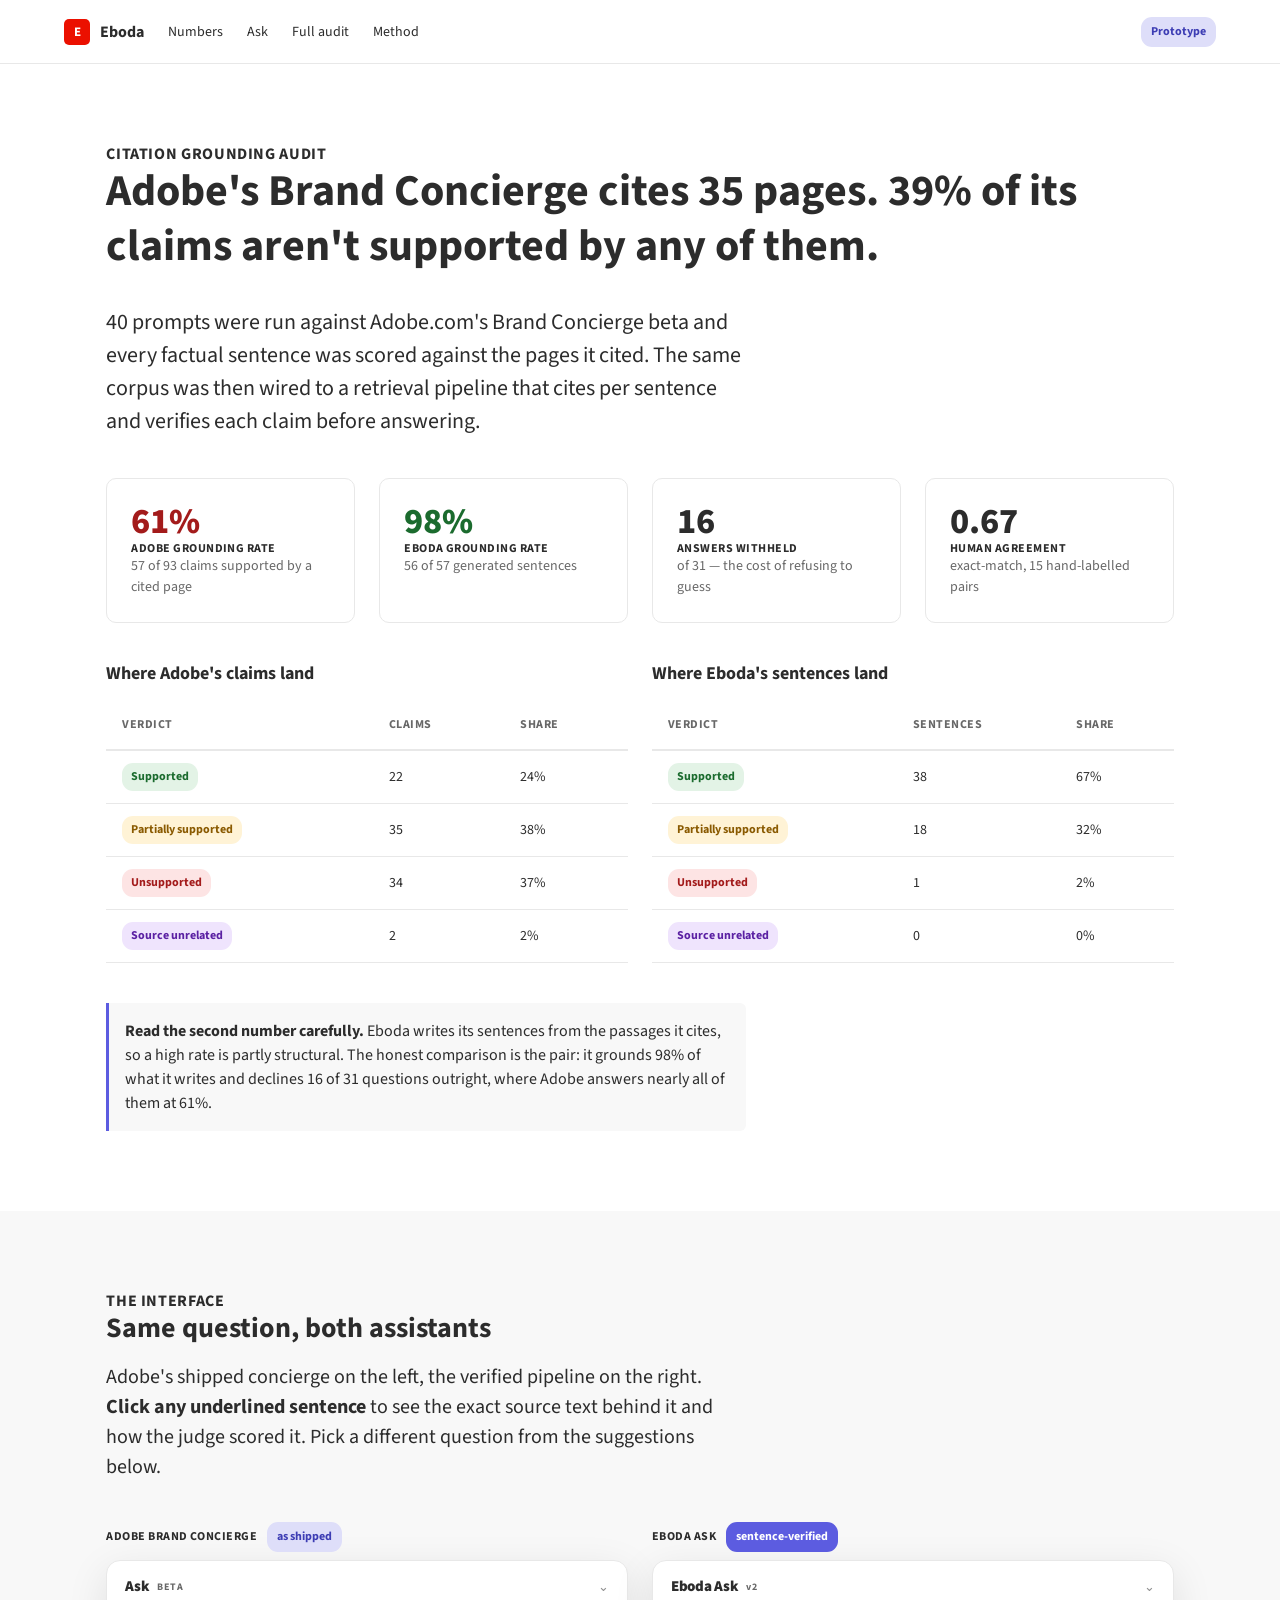
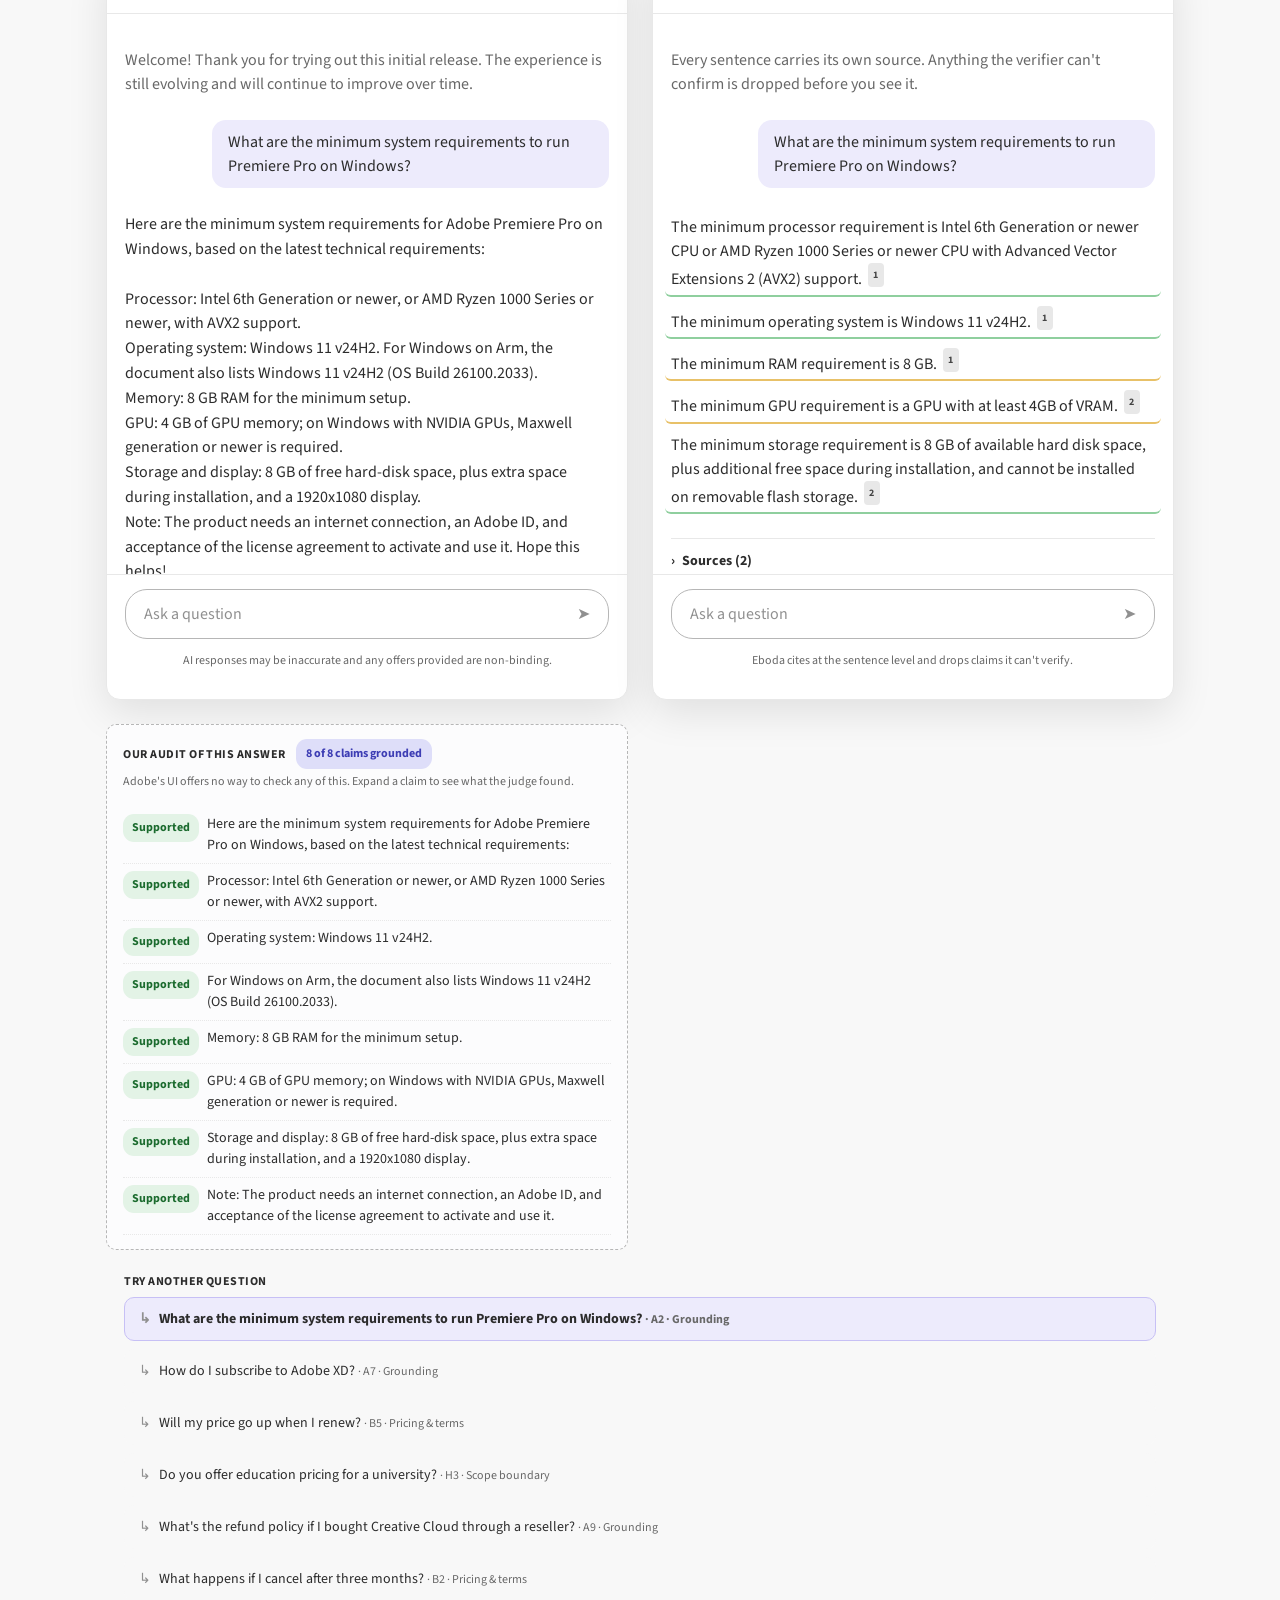
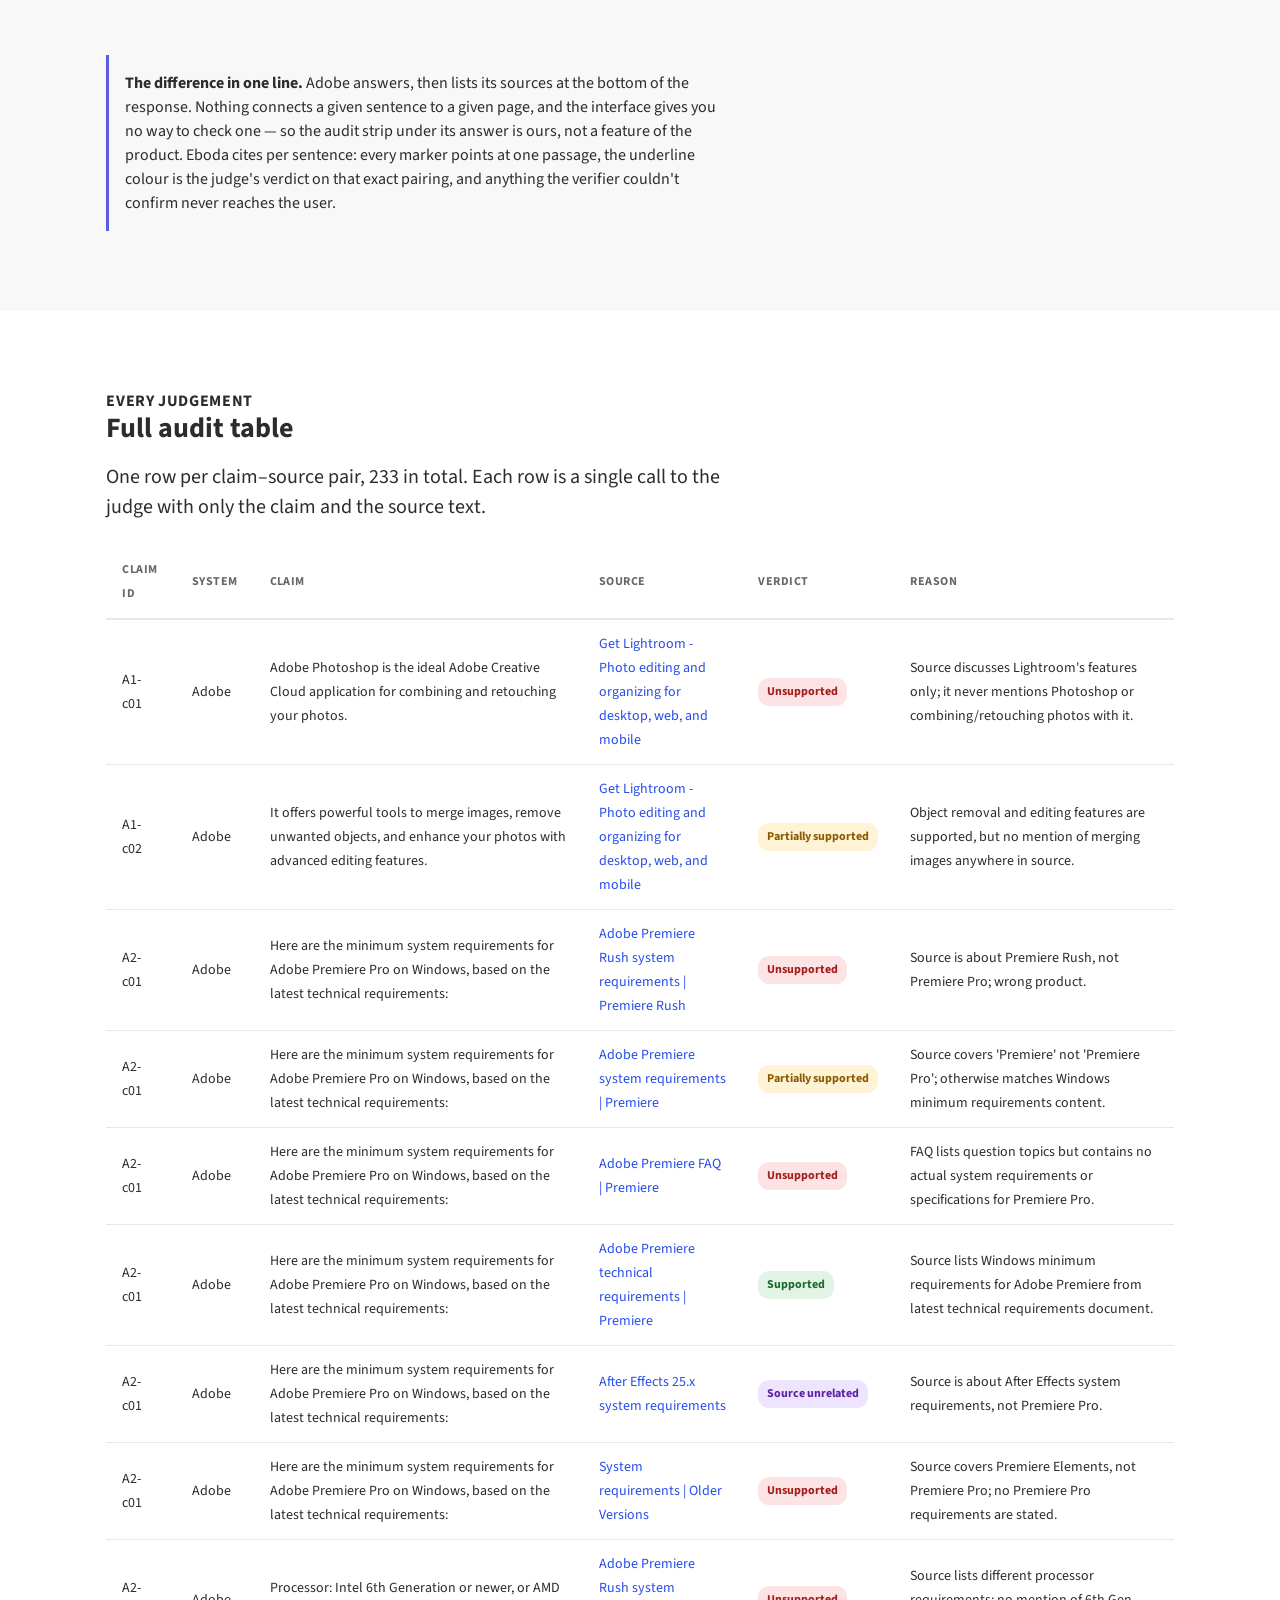
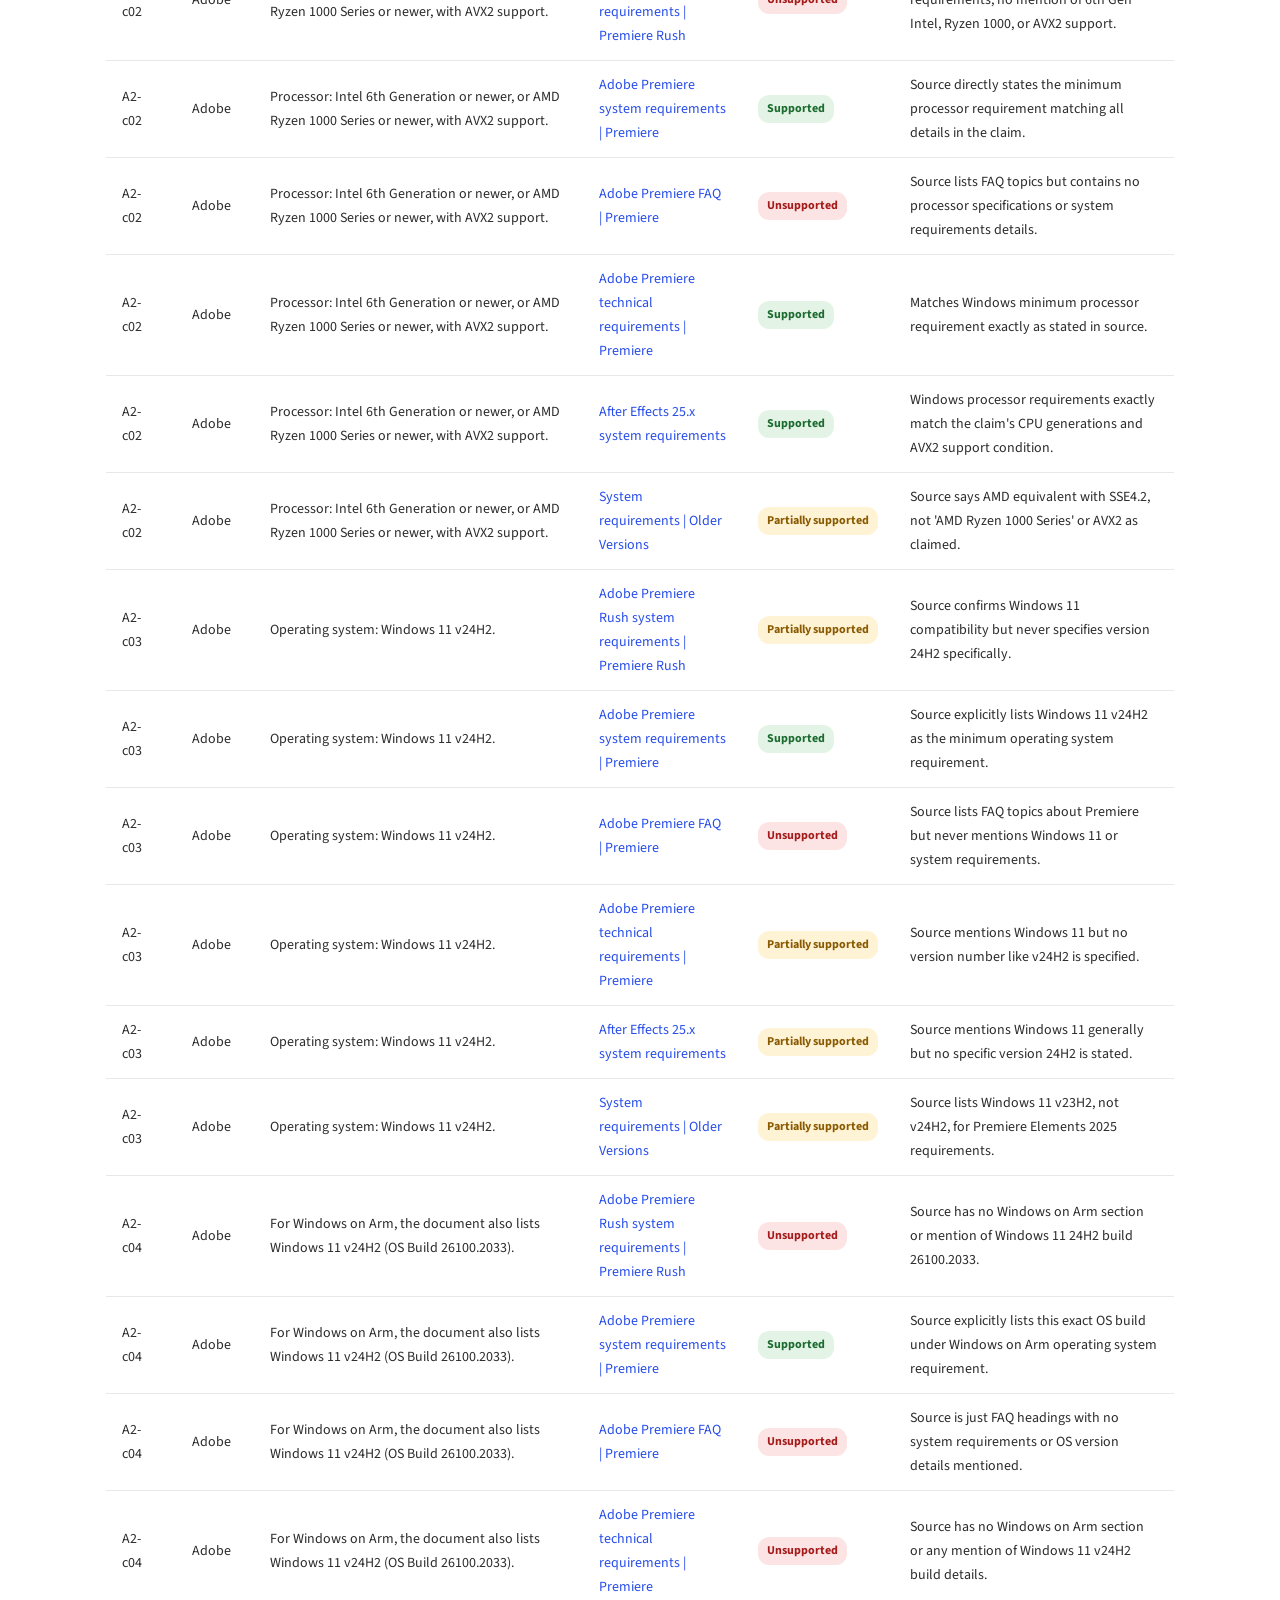
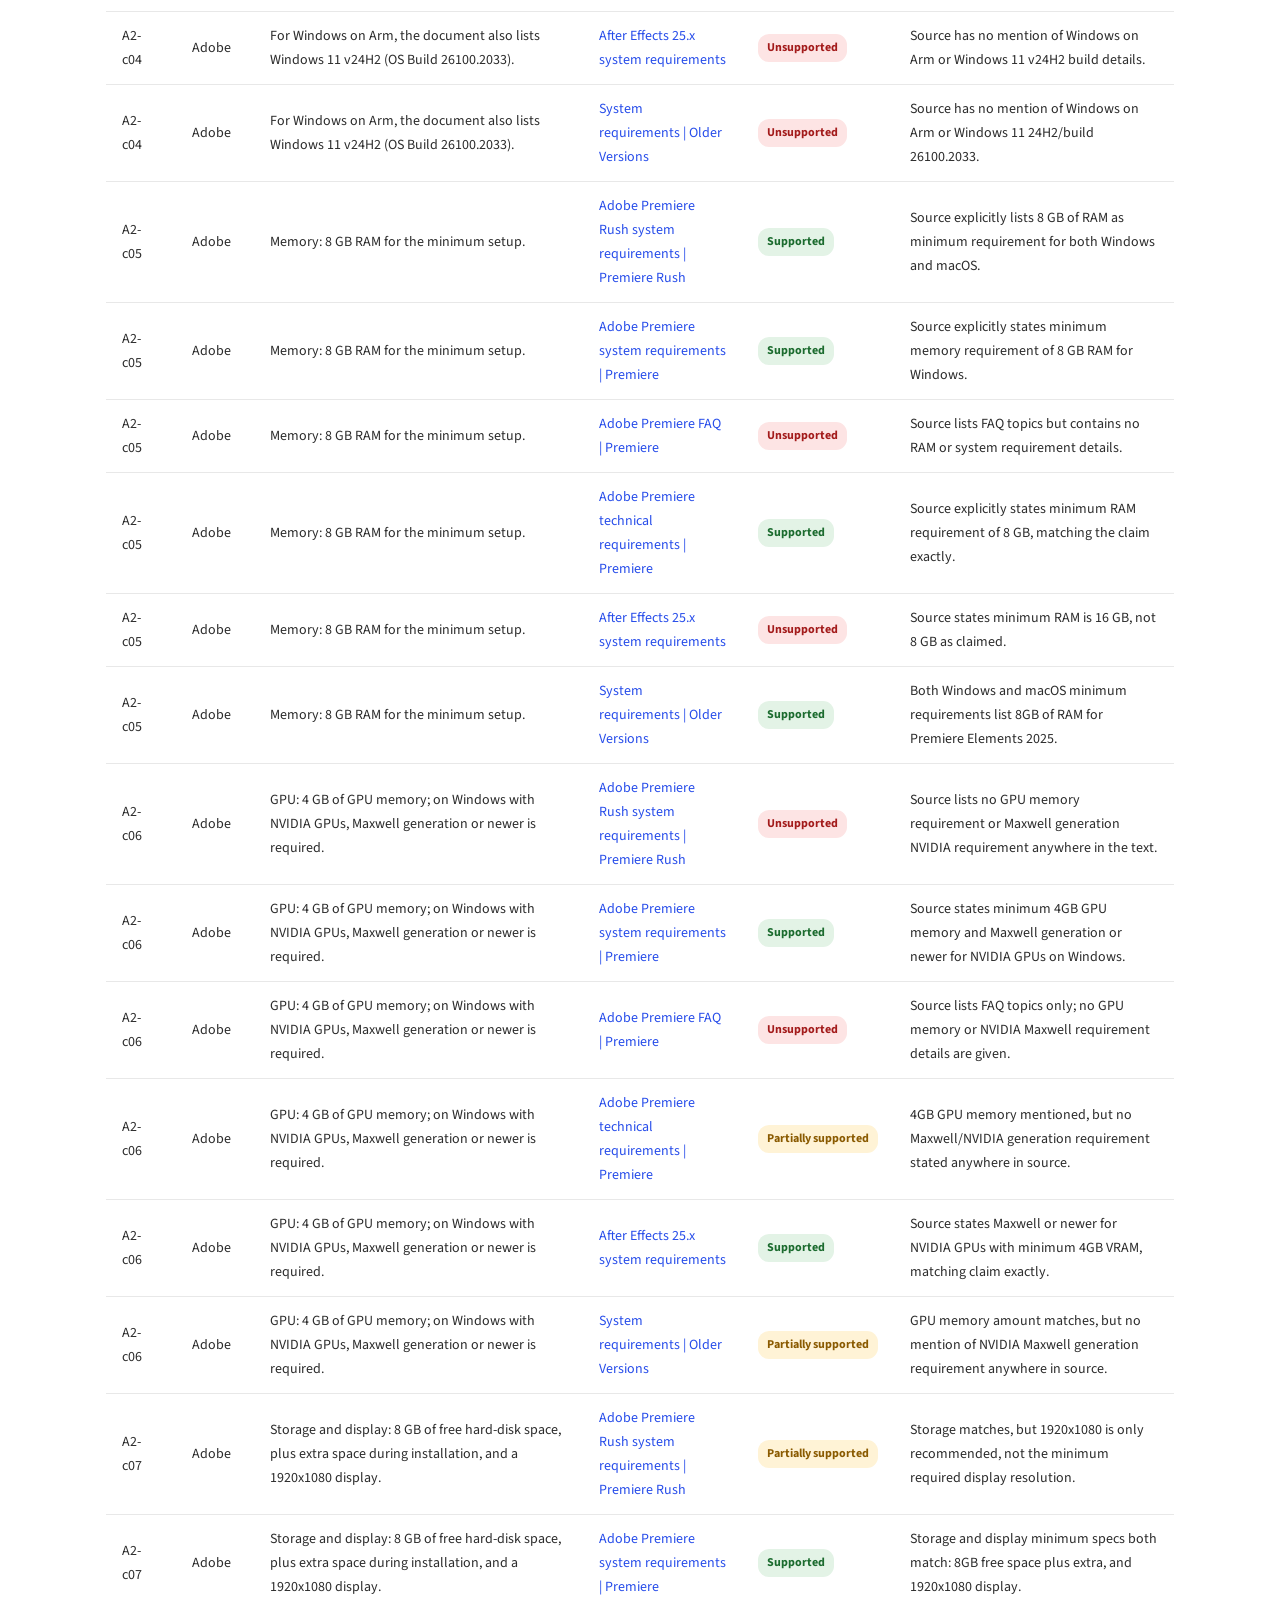
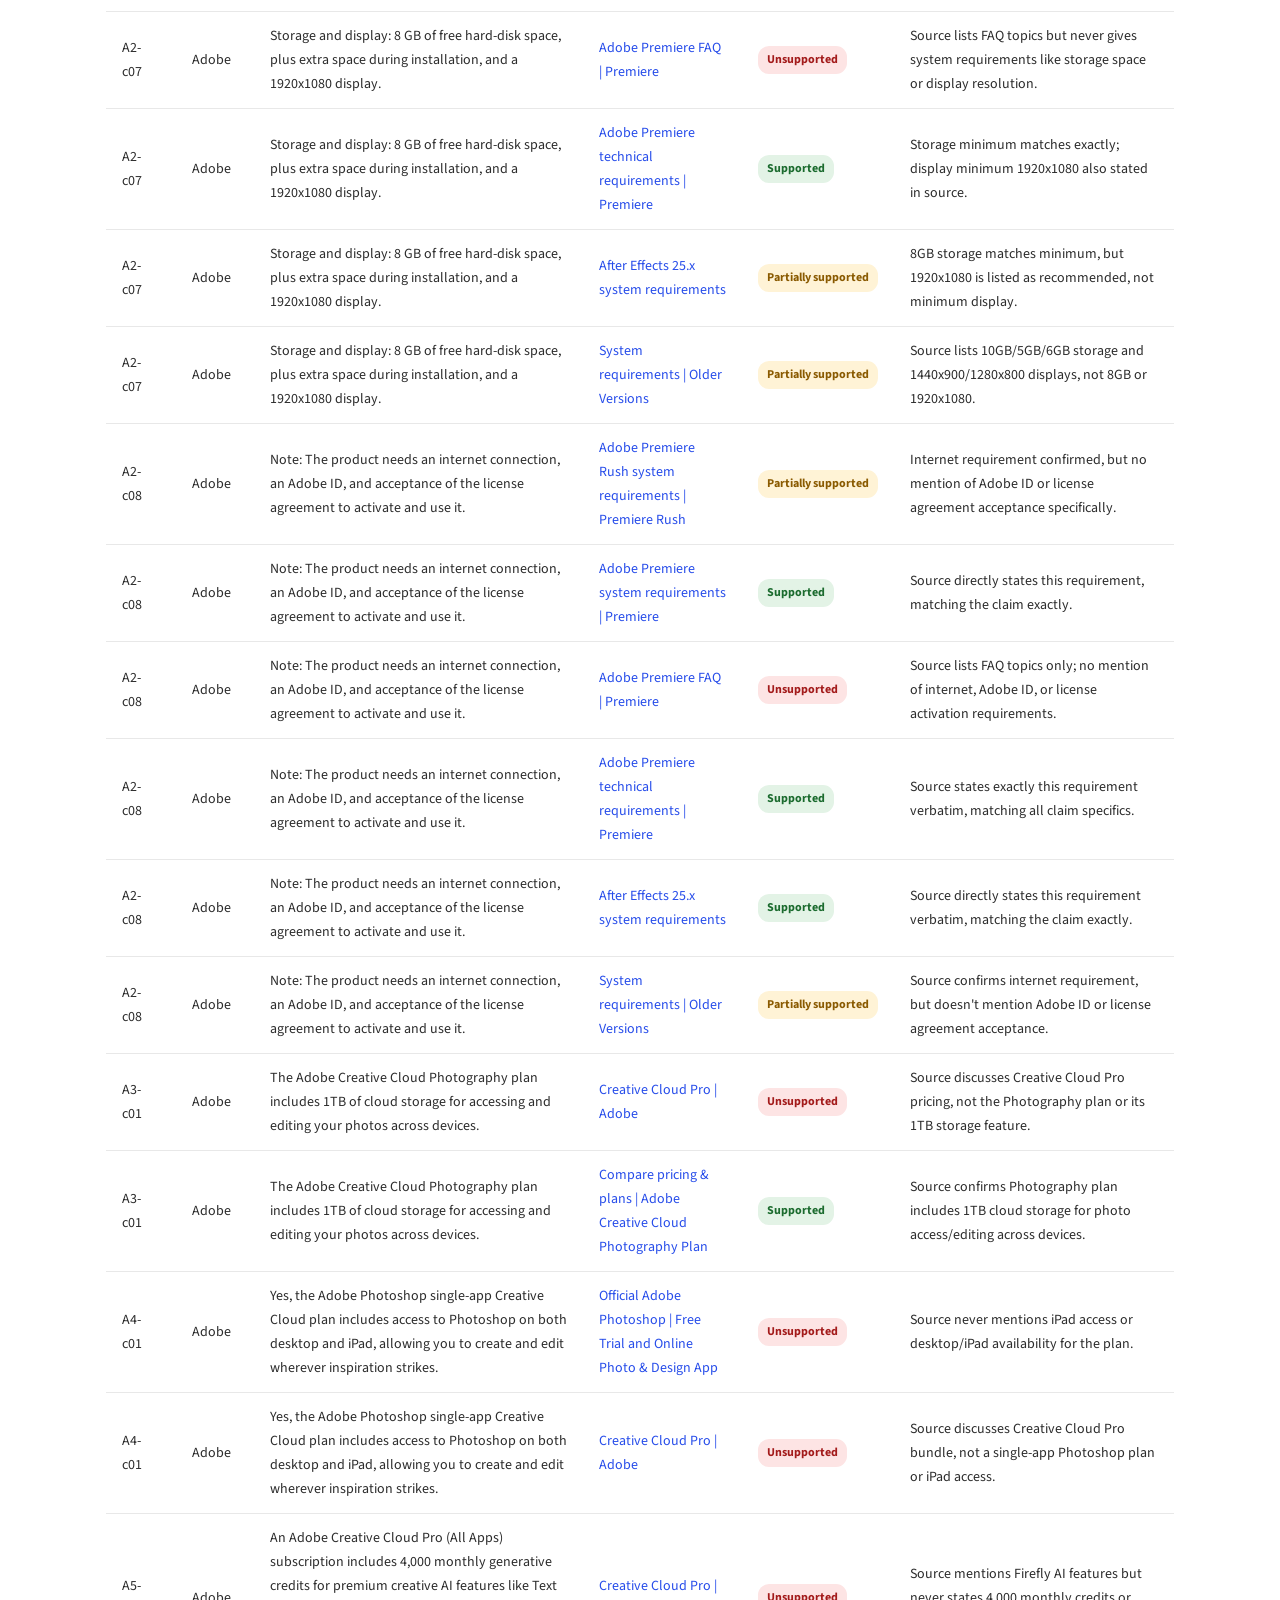
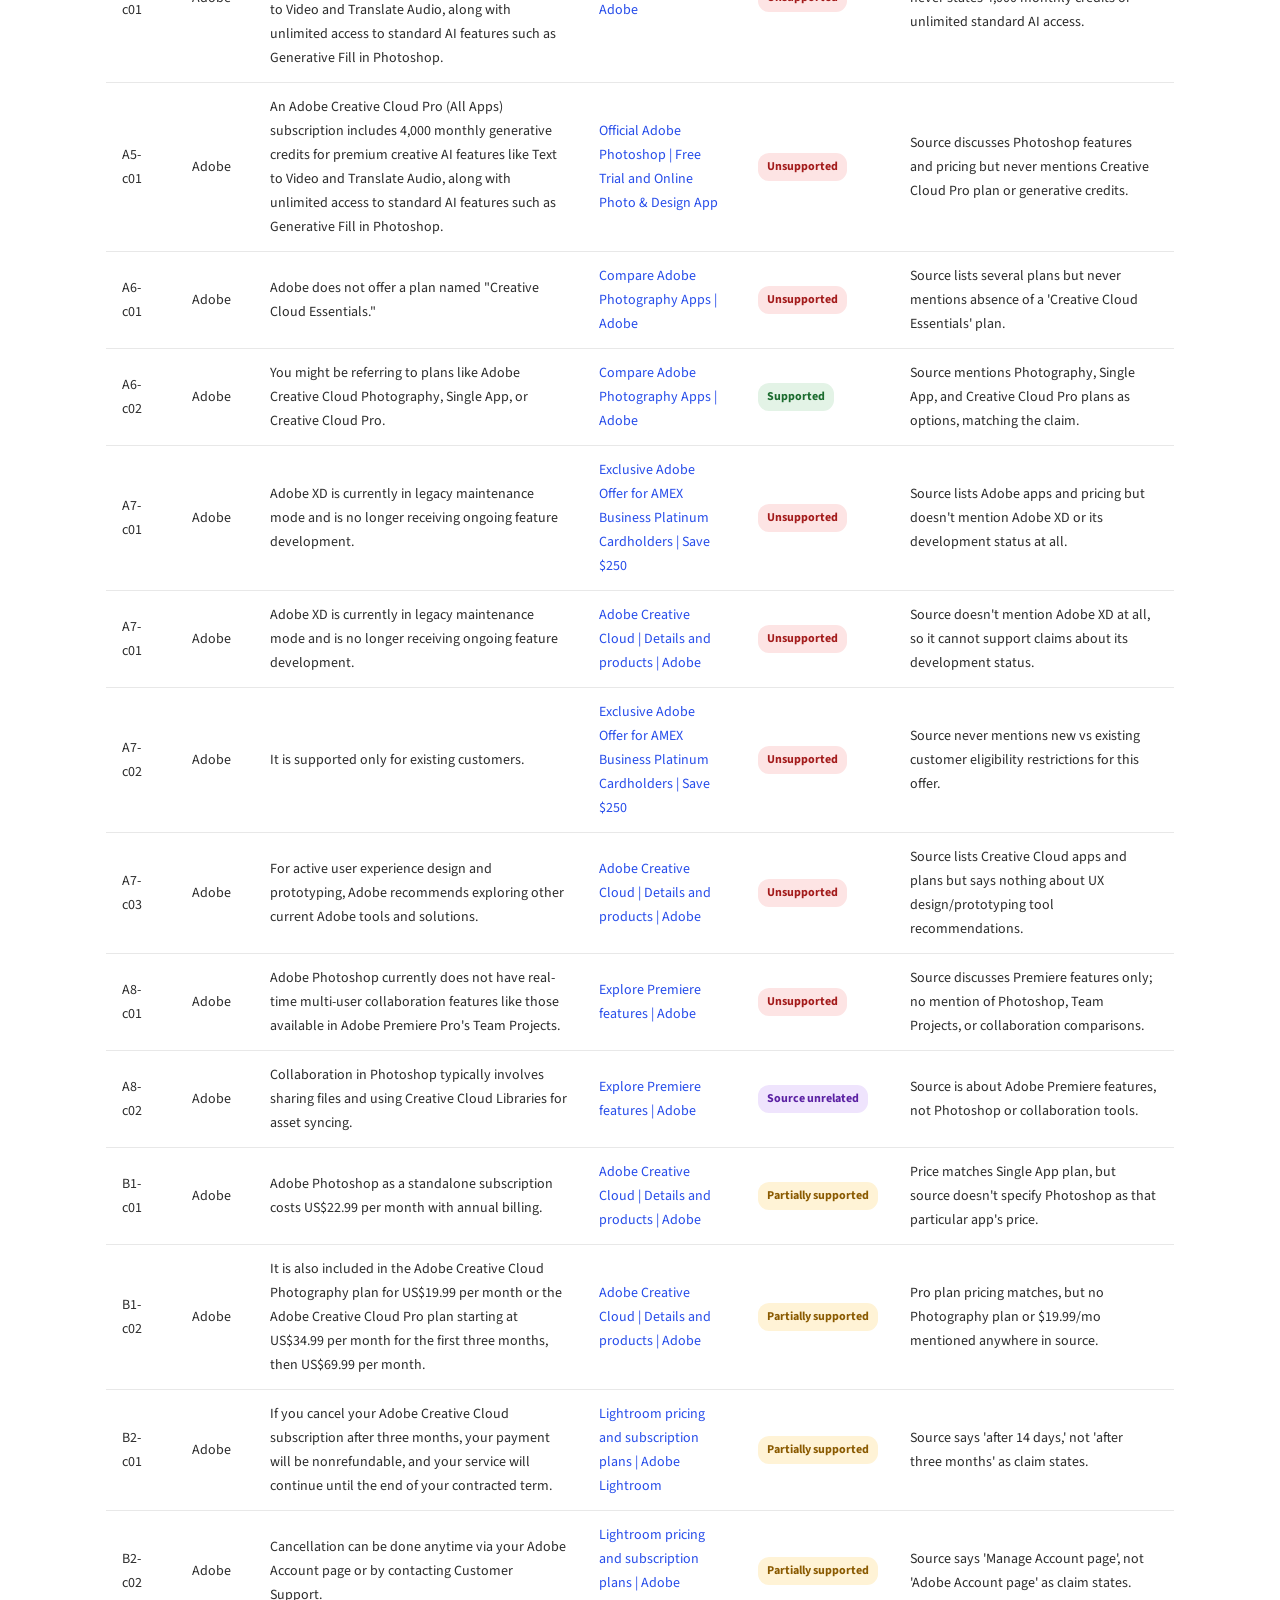
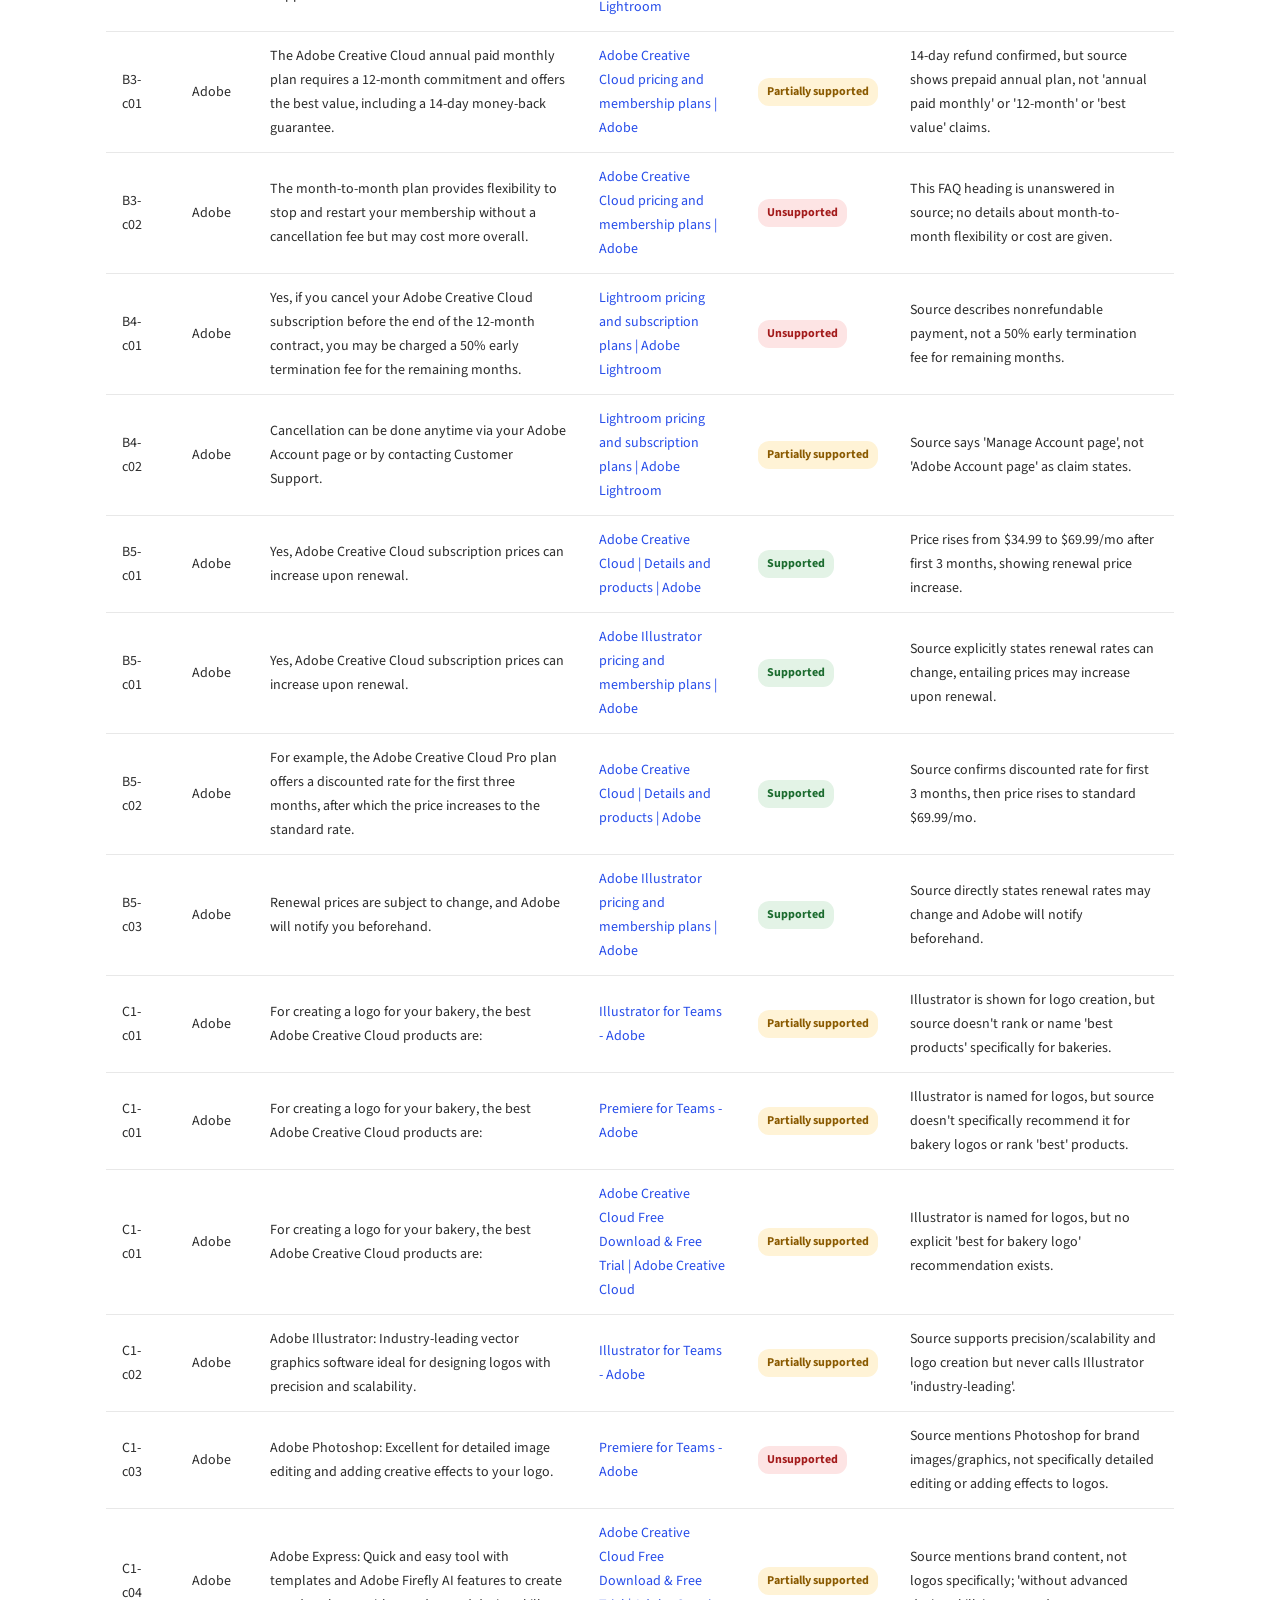
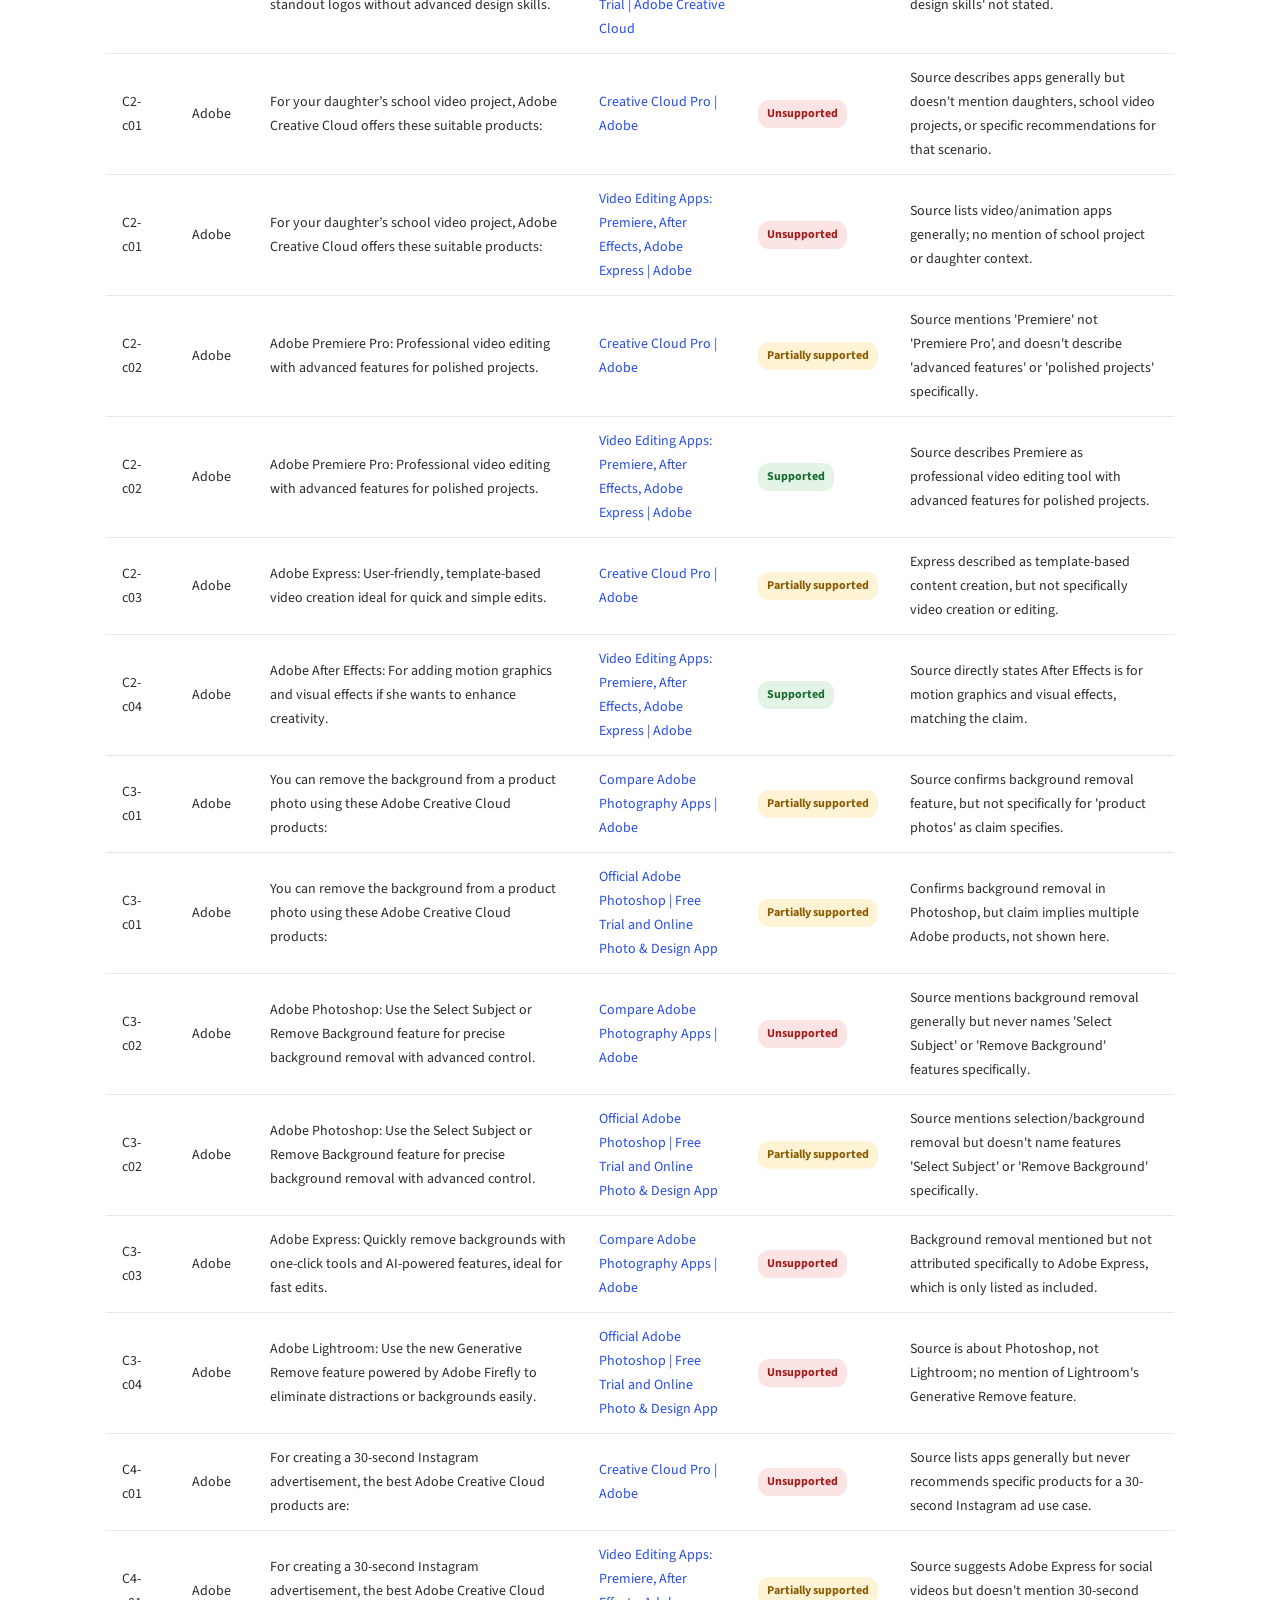
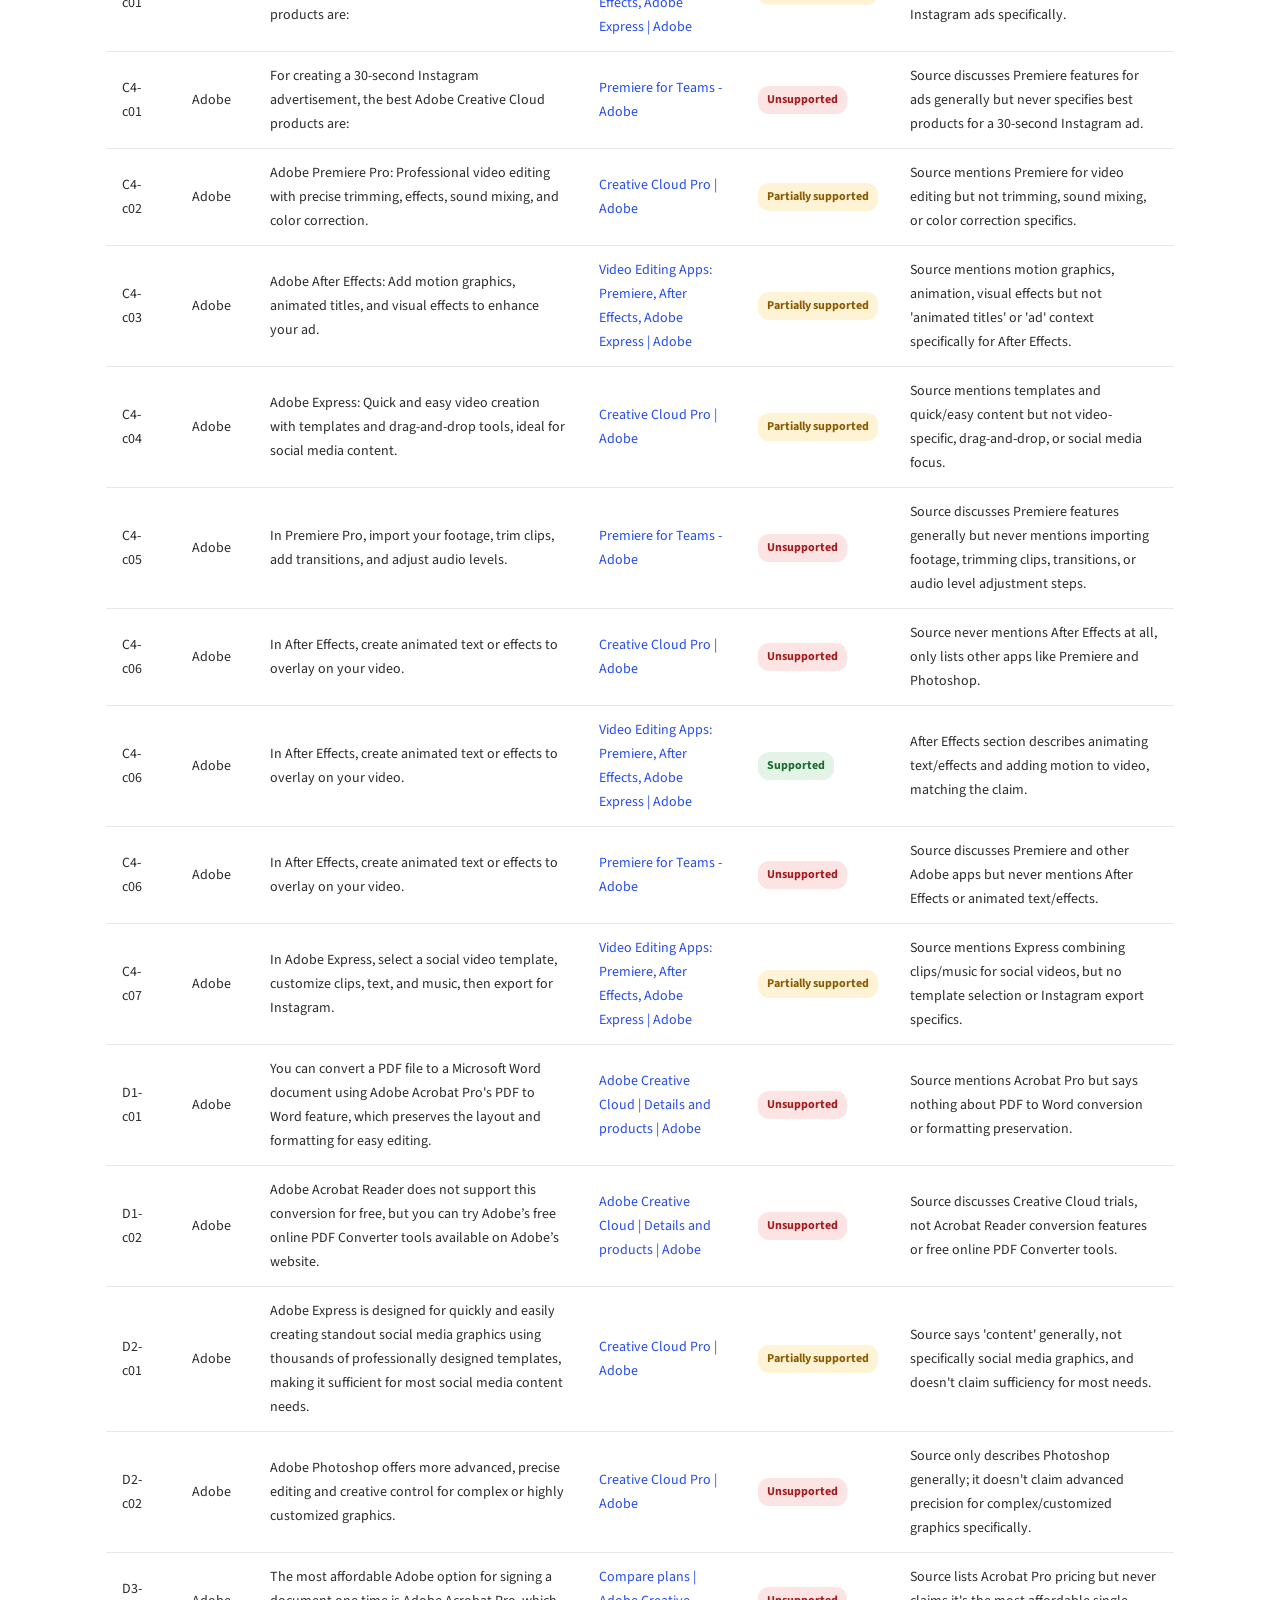
==== commit 6c5674e7: "Render Adobe Ask as shipped: no inline citations Adobe's concierge answers in prose and lists source" ====
--- a/out/site/index.html
+++ b/out/site/index.html
@@ -53,7 +53,7 @@
 
   .answer { margin-top:var(--spacing-s); font-size:var(--type-body-s-size); }
   .line { margin:0 0 6px; }
-  .line.plain { color:var(--text-color); white-space:pre-wrap; }
+  .line.plain { color:var(--text-color); white-space:pre-wrap; line-height:1.55; }
 
   /* a citable sentence: click to highlight and reveal its source */
   .claim { display:block; cursor:pointer; border-radius:6px; padding:3px 6px; margin:0 -6px;
@@ -127,6 +127,16 @@
                color:var(--color-gray-600); margin-top:10px; }
 
   .col-tag { display:flex; align-items:baseline; gap:10px; margin-bottom:8px; }
+
+  .audit-strip { margin-top:var(--spacing-s); border:1px dashed var(--color-gray-400);
+                 border-radius:10px; padding:14px 16px; background:#FCFCFD; }
+  .audit-head { display:flex; align-items:center; gap:10px; margin-bottom:4px; flex-wrap:wrap; }
+  .cite details { border-bottom:1px dotted var(--border-color); }
+  .cite summary { cursor:pointer; list-style:none; padding:7px 0; display:flex; gap:8px;
+                  align-items:flex-start; }
+  .cite summary::-webkit-details-marker { display:none; }
+  .cite summary:hover { background:var(--color-gray-100); }
+  .why.static { display:block; margin-top:0; }
 
   .table-scroll { overflow-x:auto; }
   .table-scroll table { min-width:900px; }
@@ -281,152 +291,14 @@
               <div class="thread thread-A2">
                 <div class="bubble-user">What are the minimum system requirements to run Premiere Pro on Windows?</div>
                 <div class="answer">
-                  <div class="line">
-                    <input type="radio" name="A2-a" id="A2-a-1" class="sr">
-                    <label for="A2-a-1" class="claim s-supported">Here are the minimum system requirements for Adobe Premiere Pro on Windows, based on the latest technical requirements:<span class="mk">1 2 3 4 5 6</span></label>
-                    <div class="why">
-                      <div class="why-head">
-                        <span class="verdict supported">Supported</span>
-                        <span class="body-xxs muted">best of 6 cited sources</span>
-                        <label for="A2-a-clear" class="close" title="close">✕</label>
-                      </div>
-                      <q>Minimum and recommended system requirements for Windows</q>
-                      <p class="src-line">Source lists Windows minimum requirements for Adobe Premiere from latest technical requirements document.</p>
-                      <p class="src-line"><a href="https://helpx.adobe.com/premiere/desktop/get-started/technical-requirements/adobe-premiere-24x-technical-requirements.html">Adobe Premiere technical requirements | Premiere</a></p>
-                      <p class="src-line mt-xxs"><strong>Cited at response level.</strong>
-                        This sentence inherits all 6 of the answer's
-                        sources — nothing ties it to one page.</p>
-                    </div>
-                  </div>
-                  <div class="line">
-                    <input type="radio" name="A2-a" id="A2-a-3" class="sr">
-                    <label for="A2-a-3" class="claim s-supported">Processor: Intel 6th Generation or newer, or AMD Ryzen 1000 Series or newer, with AVX2 support.<span class="mk">1 2 3 4 5 6</span></label>
-                    <div class="why">
-                      <div class="why-head">
-                        <span class="verdict supported">Supported</span>
-                        <span class="body-xxs muted">best of 6 cited sources</span>
-                        <label for="A2-a-clear" class="close" title="close">✕</label>
-                      </div>
-                      <q>Minimum: Intel 6th Generation or newer CPU - or AMD Ryzen 1000 Series or newer CPU. Advanced Vector Extensions 2 (AVX2) Support required.</q>
-                      <p class="src-line">Source directly states the minimum processor requirement matching all details in the claim.</p>
-                      <p class="src-line"><a href="https://helpx.adobe.com/premiere/desktop/get-started/technical-requirements/adobe-premiere-pro-technical-requirements.html">Adobe Premiere system requirements | Premiere</a></p>
-                      <p class="src-line mt-xxs"><strong>Cited at response level.</strong>
-                        This sentence inherits all 6 of the answer's
-                        sources — nothing ties it to one page.</p>
-                    </div>
-                  </div>
-                  <div class="line">
-                    <input type="radio" name="A2-a" id="A2-a-5" class="sr">
-                    <label for="A2-a-5" class="claim s-supported">Operating system: Windows 11 v24H2.<span class="mk">1 2 3 4 5 6</span></label>
-                    <div class="why">
-                      <div class="why-head">
-                        <span class="verdict supported">Supported</span>
-                        <span class="body-xxs muted">best of 6 cited sources</span>
-                        <label for="A2-a-clear" class="close" title="close">✕</label>
-                      </div>
-                      <q>Minimum: Windows 11 v24H2. Windows on Arm: Windows 11 v24H2 (OS Build 26100.2033)</q>
-                      <p class="src-line">Source explicitly lists Windows 11 v24H2 as the minimum operating system requirement.</p>
-                      <p class="src-line"><a href="https://helpx.adobe.com/premiere/desktop/get-started/technical-requirements/adobe-premiere-pro-technical-requirements.html">Adobe Premiere system requirements | Premiere</a></p>
-                      <p class="src-line mt-xxs"><strong>Cited at response level.</strong>
-                        This sentence inherits all 6 of the answer's
-                        sources — nothing ties it to one page.</p>
-                    </div>
-                  </div>
-                  <div class="line">
-                    <input type="radio" name="A2-a" id="A2-a-7" class="sr">
-                    <label for="A2-a-7" class="claim s-supported">For Windows on Arm, the document also lists Windows 11 v24H2 (OS Build 26100.2033).<span class="mk">1 2 3 4 5 6</span></label>
-                    <div class="why">
-                      <div class="why-head">
-                        <span class="verdict supported">Supported</span>
-                        <span class="body-xxs muted">best of 6 cited sources</span>
-                        <label for="A2-a-clear" class="close" title="close">✕</label>
-                      </div>
-                      <q>Windows on Arm: Windows 11 v24H2 (OS Build 26100.2033)</q>
-                      <p class="src-line">Source explicitly lists this exact OS build under Windows on Arm operating system requirement.</p>
-                      <p class="src-line"><a href="https://helpx.adobe.com/premiere/desktop/get-started/technical-requirements/adobe-premiere-pro-technical-requirements.html">Adobe Premiere system requirements | Premiere</a></p>
-                      <p class="src-line mt-xxs"><strong>Cited at response level.</strong>
-                        This sentence inherits all 6 of the answer's
-                        sources — nothing ties it to one page.</p>
-                    </div>
-                  </div>
-                  <div class="line">
-                    <input type="radio" name="A2-a" id="A2-a-9" class="sr">
-                    <label for="A2-a-9" class="claim s-supported">Memory: 8 GB RAM for the minimum setup.<span class="mk">1 2 3 4 5 6</span></label>
-                    <div class="why">
-                      <div class="why-head">
-                        <span class="verdict supported">Supported</span>
-                        <span class="body-xxs muted">best of 6 cited sources</span>
-                        <label for="A2-a-clear" class="close" title="close">✕</label>
-                      </div>
-                      <q>RAM: 8 GB of RAM</q>
-                      <p class="src-line">Source explicitly lists 8 GB of RAM as minimum requirement for both Windows and macOS.</p>
-                      <p class="src-line"><a href="https://helpx.adobe.com/premiere-rush/desktop/system-requirements/2021-1.html">Adobe Premiere Rush system requirements | Premiere Rush</a></p>
-                      <p class="src-line mt-xxs"><strong>Cited at response level.</strong>
-                        This sentence inherits all 6 of the answer's
-                        sources — nothing ties it to one page.</p>
-                    </div>
-                  </div>
-                  <div class="line">
-                    <input type="radio" name="A2-a" id="A2-a-11" class="sr">
-                    <label for="A2-a-11" class="claim s-supported">GPU: 4 GB of GPU memory; on Windows with NVIDIA GPUs, Maxwell generation or newer is required.<span class="mk">1 2 3 4 5 6</span></label>
-                    <div class="why">
-                      <div class="why-head">
-                        <span class="verdict supported">Supported</span>
-                        <span class="body-xxs muted">best of 6 cited sources</span>
-                        <label for="A2-a-clear" class="close" title="close">✕</label>
-                      </div>
-                      <q>Windows with NVIDIA GPU: GPU must be of the Maxwell generation (2014) or newer and have at least 4GB of GPU memory.</q>
-                      <p class="src-line">Source states minimum 4GB GPU memory and Maxwell generation or newer for NVIDIA GPUs on Windows.</p>
-                      <p class="src-line"><a href="https://helpx.adobe.com/premiere/desktop/get-started/technical-requirements/adobe-premiere-pro-technical-requirements.html">Adobe Premiere system requirements | Premiere</a></p>
-                      <p class="src-line mt-xxs"><strong>Cited at response level.</strong>
-                        This sentence inherits all 6 of the answer's
-                        sources — nothing ties it to one page.</p>
-                    </div>
-                  </div>
-                  <div class="line">
-                    <input type="radio" name="A2-a" id="A2-a-13" class="sr">
-                    <label for="A2-a-13" class="claim s-supported">Storage and display: 8 GB of free hard-disk space, plus extra space during installation, and a 1920x1080 display.<span class="mk">1 2 3 4 5 6</span></label>
-                    <div class="why">
-                      <div class="why-head">
-                        <span class="verdict supported">Supported</span>
-                        <span class="body-xxs muted">best of 6 cited sources</span>
-                        <label for="A2-a-clear" class="close" title="close">✕</label>
-                      </div>
-                      <q>8 GB of available hard disk space, plus additional free space during installation.</q>
-                      <p class="src-line">Storage and display minimum specs both match: 8GB free space plus extra, and 1920x1080 display.</p>
-                      <p class="src-line"><a href="https://helpx.adobe.com/premiere/desktop/get-started/technical-requirements/adobe-premiere-pro-technical-requirements.html">Adobe Premiere system requirements | Premiere</a></p>
-                      <p class="src-line mt-xxs"><strong>Cited at response level.</strong>
-                        This sentence inherits all 6 of the answer's
-                        sources — nothing ties it to one page.</p>
-                    </div>
-                  </div>
-                  <div class="line">
-                    <input type="radio" name="A2-a" id="A2-a-15" class="sr">
-                    <label for="A2-a-15" class="claim s-supported">Note: The product needs an internet connection, an Adobe ID, and acceptance of the license agreement to activate and use it.<span class="mk">1 2 3 4 5 6</span></label>
-                    <div class="why">
-                      <div class="why-head">
-                        <span class="verdict supported">Supported</span>
-                        <span class="body-xxs muted">best of 6 cited sources</span>
-                        <label for="A2-a-clear" class="close" title="close">✕</label>
-                      </div>
-                      <q>To activate and use this product, you need an Internet connection, Adobe ID, and acceptance of the license agreement.</q>
-                      <p class="src-line">Source directly states this requirement, matching the claim exactly.</p>
-                      <p class="src-line"><a href="https://helpx.adobe.com/premiere/desktop/get-started/technical-requirements/adobe-premiere-pro-technical-requirements.html">Adobe Premiere system requirements | Premiere</a></p>
-                      <p class="src-line mt-xxs"><strong>Cited at response level.</strong>
-                        This sentence inherits all 6 of the answer's
-                        sources — nothing ties it to one page.</p>
-                    </div>
-                  </div>
-                  <p class="line plain">Hope this helps!
-
-Sources:
-1. https://helpx.adobe.com/premiere-rush/desktop/system-requirements/2021-1.html?adobe_brand_concierge_source=bc-adobe-source 
-2. https://helpx.adobe.com/premiere/desktop/get-started/technical-requirements/adobe-premiere-pro-technical-requirements.html?adobe_brand_concierge_source=bc-adobe-source 
-3. https://helpx.adobe.com/premiere/desktop/get-started/tour-the-workspace/adobe-premiere-faq.html?adobe_brand_concierge_source=bc-adobe-source
-4. https://helpx.adobe.com/premiere/desktop/get-started/technical-requirements/adobe-premiere-24x-technical-requirements.html?adobe_brand_concierge_source=bc-adobe-source 
-5. https://helpx.adobe.com/after-effects/desktop/get-started/technical-requirements/2025.html?adobe_brand_concierge_source=bc-adobe-source 
-6. https://helpx.adobe.com/premiere-elements/desktop/system-requirements/system-requirements-older-versions.html?adobe_brand_concierge_source=bc-adobe-source</p>
-                  <input type="radio" name="A2-a" id="A2-a-clear" class="sr" checked>
+                  <p class="line plain">Here are the minimum system requirements for Adobe Premiere Pro on Windows, based on the latest technical requirements:
+
+Processor: Intel 6th Generation or newer, or AMD Ryzen 1000 Series or newer, with AVX2 support.
+Operating system: Windows 11 v24H2. For Windows on Arm, the document also lists Windows 11 v24H2 (OS Build 26100.2033).
+Memory: 8 GB RAM for the minimum setup.
+GPU: 4 GB of GPU memory; on Windows with NVIDIA GPUs, Maxwell generation or newer is required.
+Storage and display: 8 GB of free hard-disk space, plus extra space during installation, and a 1920x1080 display.
+Note: The product needs an internet connection, an Adobe ID, and acceptance of the license agreement to activate and use it. Hope this helps!</p>
                 </div>
 
                 <details class="srcs">
@@ -445,57 +317,10 @@
               <div class="thread thread-A7">
                 <div class="bubble-user">How do I subscribe to Adobe XD?</div>
                 <div class="answer">
-                  <div class="line">
-                    <input type="radio" name="A7-a" id="A7-a-1" class="sr">
-                    <label for="A7-a-1" class="claim s-unsupported">Adobe XD is currently in legacy maintenance mode and is no longer receiving ongoing feature development.<span class="mk">1 2</span></label>
-                    <div class="why">
-                      <div class="why-head">
-                        <span class="verdict unsupported">Unsupported</span>
-                        <span class="body-xxs muted">best of 2 cited sources</span>
-                        <label for="A7-a-clear" class="close" title="close">✕</label>
-                      </div>
-                      <p class="src-line">Source lists Adobe apps and pricing but doesn&#39;t mention Adobe XD or its development status at all.</p>
-                      <p class="src-line"><a href="https://www.adobe.com/creativecloud/design/explore/amexbenefit.html">Exclusive Adobe Offer for AMEX Business Platinum Cardholders | Save $250</a></p>
-                      <p class="src-line mt-xxs"><strong>Cited at response level.</strong>
-                        This sentence inherits all 2 of the answer's
-                        sources — nothing ties it to one page.</p>
-                    </div>
-                  </div>
-                  <div class="line">
-                    <input type="radio" name="A7-a" id="A7-a-3" class="sr">
-                    <label for="A7-a-3" class="claim s-unsupported">It is supported only for existing customers.<span class="mk">1</span></label>
-                    <div class="why">
-                      <div class="why-head">
-                        <span class="verdict unsupported">Unsupported</span>
-                        <span class="body-xxs muted">best of 1 cited source</span>
-                        <label for="A7-a-clear" class="close" title="close">✕</label>
-                      </div>
-                      <p class="src-line">Source never mentions new vs existing customer eligibility restrictions for this offer.</p>
-                      <p class="src-line"><a href="https://www.adobe.com/creativecloud/design/explore/amexbenefit.html">Exclusive Adobe Offer for AMEX Business Platinum Cardholders | Save $250</a></p>
-                    </div>
-                  </div>
-                  <p class="line plain">1</p>
-                  <div class="line">
-                    <input type="radio" name="A7-a" id="A7-a-5" class="sr">
-                    <label for="A7-a-5" class="claim s-unsupported">For active user experience design and prototyping, Adobe recommends exploring other current Adobe tools and solutions.<span class="mk">2</span></label>
-                    <div class="why">
-                      <div class="why-head">
-                        <span class="verdict unsupported">Unsupported</span>
-                        <span class="body-xxs muted">best of 1 cited source</span>
-                        <label for="A7-a-clear" class="close" title="close">✕</label>
-                      </div>
-                      <p class="src-line">Source lists Creative Cloud apps and plans but says nothing about UX design/prototyping tool recommendations.</p>
-                      <p class="src-line"><a href="https://www.adobe.com/creativecloud/campaign/pricing.html">Adobe Creative Cloud | Details and products | Adobe</a></p>
-                    </div>
-                  </div>
-                  <p class="line plain">2
-
-Would you like information on Adobe&#39;s current creative design products or alternatives?
-
-Sources:
-1. https://www.adobe.com/creativecloud/design/explore/amexbenefit.html?instant=2026-08-03T14%3A00%3A00.000Z&amp;adobe_brand_concierge_source=bc-adobe-source
-2. https://www.adobe.com/creativecloud/campaign/pricing.html?instant=2026-08-03T14%3A00%3A00.000Z&amp;adobe_brand_concierge_source=bc-adobe-source</p>
-                  <input type="radio" name="A7-a" id="A7-a-clear" class="sr" checked>
+                  <p class="line plain">Adobe XD is currently in legacy maintenance mode and is no longer receiving ongoing feature development. It is supported only for existing customers.
+ For active user experience design and prototyping, Adobe recommends exploring other current Adobe tools and solutions.
+
+Would you like information on Adobe&#39;s current creative design products or alternatives?</p>
                 </div>
 
                 <details class="srcs">
@@ -510,60 +335,10 @@
               <div class="thread thread-B5">
                 <div class="bubble-user">Will my price go up when I renew?</div>
                 <div class="answer">
-                  <div class="line">
-                    <input type="radio" name="B5-a" id="B5-a-1" class="sr">
-                    <label for="B5-a-1" class="claim s-supported">Yes, Adobe Creative Cloud subscription prices can increase upon renewal.<span class="mk">1 2</span></label>
-                    <div class="why">
-                      <div class="why-head">
-                        <span class="verdict supported">Supported</span>
-                        <span class="body-xxs muted">best of 2 cited sources</span>
-                        <label for="B5-a-clear" class="close" title="close">✕</label>
-                      </div>
-                      <q>Alternatively at US$34.99/mo for the first 3 months and US$69.99/mo after that.</q>
-                      <p class="src-line">Price rises from $34.99 to $69.99/mo after first 3 months, showing renewal price increase.</p>
-                      <p class="src-line"><a href="https://www.adobe.com/creativecloud/campaign/pricing.html">Adobe Creative Cloud | Details and products | Adobe</a></p>
-                      <p class="src-line mt-xxs"><strong>Cited at response level.</strong>
-                        This sentence inherits all 2 of the answer's
-                        sources — nothing ties it to one page.</p>
-                    </div>
-                  </div>
-                  <div class="line">
-                    <input type="radio" name="B5-a" id="B5-a-3" class="sr">
-                    <label for="B5-a-3" class="claim s-supported">For example, the Adobe Creative Cloud Pro plan offers a discounted rate for the first three months, after which the price increases to the standard rate.<span class="mk">1</span></label>
-                    <div class="why">
-                      <div class="why-head">
-                        <span class="verdict supported">Supported</span>
-                        <span class="body-xxs muted">best of 1 cited source</span>
-                        <label for="B5-a-clear" class="close" title="close">✕</label>
-                      </div>
-                      <q>Pay US$34.99/mo for the first 3 months and US$69.99/mo after that. New subscribers only.</q>
-                      <p class="src-line">Source confirms discounted rate for first 3 months, then price rises to standard $69.99/mo.</p>
-                      <p class="src-line"><a href="https://www.adobe.com/creativecloud/campaign/pricing.html">Adobe Creative Cloud | Details and products | Adobe</a></p>
-                    </div>
-                  </div>
-                  <p class="line plain">1</p>
-                  <div class="line">
-                    <input type="radio" name="B5-a" id="B5-a-5" class="sr">
-                    <label for="B5-a-5" class="claim s-supported">Renewal prices are subject to change, and Adobe will notify you beforehand.<span class="mk">2</span></label>
-                    <div class="why">
-                      <div class="why-head">
-                        <span class="verdict supported">Supported</span>
-                        <span class="body-xxs muted">best of 1 cited source</span>
-                        <label for="B5-a-clear" class="close" title="close">✕</label>
-                      </div>
-                      <q>Renewal rates are subject to change, but we&#39;ll always notify you beforehand.</q>
-                      <p class="src-line">Source directly states renewal rates may change and Adobe will notify beforehand.</p>
-                      <p class="src-line"><a href="https://www.adobe.com/products/illustrator/pricing-info.html">Adobe Illustrator pricing and membership plans | Adobe</a></p>
-                    </div>
-                  </div>
-                  <p class="line plain">2
-
-Would you like information about specific Creative Cloud plans or pricing details?
-
-Sources:
-1. https://www.adobe.com/creativecloud/campaign/pricing.html?instant=2026-08-03T14%3A00%3A00.000Z&amp;adobe_brand_concierge_source=bc-adobe-source
-2. https://www.adobe.com/products/illustrator/pricing-info.html?instant=2026-08-03T14%3A00%3A00.000Z&amp;adobe_brand_concierge_source=bc-adobe-source</p>
-                  <input type="radio" name="B5-a" id="B5-a-clear" class="sr" checked>
+                  <p class="line plain">Yes, Adobe Creative Cloud subscription prices can increase upon renewal. For example, the Adobe Creative Cloud Pro plan offers a discounted rate for the first three months, after which the price increases to the standard rate.
+ Renewal prices are subject to change, and Adobe will notify you beforehand.
+
+Would you like information about specific Creative Cloud plans or pricing details?</p>
                 </div>
 
                 <details class="srcs">
@@ -579,7 +354,6 @@
                 <div class="bubble-user">Do you offer education pricing for a university?</div>
                 <div class="answer">
                   <p class="line plain">For the latest deals and promotions on Adobe creativity and design products, you can visit Adobe&#39;s official offers page: Special Offers</p>
-                  <input type="radio" name="H3-a" id="H3-a-clear" class="sr" checked>
                 </div>
 
                 <div class="srcs"><p class="body-xxs muted">No sources cited in this response.</p></div>
@@ -589,7 +363,6 @@
                 <div class="bubble-user">What&#39;s the refund policy if I bought Creative Cloud through a reseller?</div>
                 <div class="answer">
                   <p class="line plain">That&#39;s outside my scope, but I&#39;d be happy to help with questions or information you need about Adobe products.</p>
-                  <input type="radio" name="A9-a" id="A9-a-clear" class="sr" checked>
                 </div>
 
                 <div class="srcs"><p class="body-xxs muted">No sources cited in this response.</p></div>
@@ -598,43 +371,13 @@
               <div class="thread thread-B2">
                 <div class="bubble-user">What happens if I cancel after three months?</div>
                 <div class="answer">
-                  <div class="line">
-                    <input type="radio" name="B2-a" id="B2-a-1" class="sr">
-                    <label for="B2-a-1" class="claim s-partially">If you cancel your Adobe Creative Cloud subscription after three months, your payment will be nonrefundable, and your service will continue until the end of your contracted term.<span class="mk">1</span></label>
-                    <div class="why">
-                      <div class="why-head">
-                        <span class="verdict partially">Partially supported</span>
-                        <span class="body-xxs muted">best of 1 cited source</span>
-                        <label for="B2-a-clear" class="close" title="close">✕</label>
-                      </div>
-                      <q>If you cancel within 14 days of your order, you&#39;ll be fully refunded. If you cancel after 14 days, your payment will be nonrefundable, and your service will continue until the end of your contracted term.</q>
-                      <p class="src-line">Source says &#39;after 14 days,&#39; not &#39;after three months&#39; as claim states.</p>
-                      <p class="src-line"><a href="https://www.adobe.com/products/photoshop-lightroom/pricing-info.html">Lightroom pricing and subscription plans | Adobe Lightroom</a></p>
-                    </div>
-                  </div>
-                  <div class="line">
-                    <input type="radio" name="B2-a" id="B2-a-3" class="sr">
-                    <label for="B2-a-3" class="claim s-partially">Cancellation can be done anytime via your Adobe Account page or by contacting Customer Support.<span class="mk">1</span></label>
-                    <div class="why">
-                      <div class="why-head">
-                        <span class="verdict partially">Partially supported</span>
-                        <span class="body-xxs muted">best of 1 cited source</span>
-                        <label for="B2-a-clear" class="close" title="close">✕</label>
-                      </div>
-                      <q>Cancellations can be made anytime by visiting your Manage Account page or by contacting Customer Support.</q>
-                      <p class="src-line">Source says &#39;Manage Account page&#39;, not &#39;Adobe Account page&#39; as claim states.</p>
-                      <p class="src-line"><a href="https://www.adobe.com/products/photoshop-lightroom/pricing-info.html">Lightroom pricing and subscription plans | Adobe Lightroom</a></p>
-                    </div>
-                  </div>
-                  <p class="line plain">1+                  <p class="line plain">If you cancel your Adobe Creative Cloud subscription after three months, your payment will be nonrefundable, and your service will continue until the end of your contracted term. Cancellation can be done anytime via your Adobe Account page or by contacting Customer Support.+
+1 
  
-Would you like information on how to manage your subscription or details about the Creative Cloud plans?
-
-Sources:
-1. https://www.adobe.com/products/photoshop-lightroom/pricing-info.html?instant=2026-08-03T14%3A00%3A00.000Z&amp;adobe_brand_concierge_source=bc-adobe-source</p>
-                  <input type="radio" name="B2-a" id="B2-a-clear" class="sr" checked>
+Would you like information on how to manage your subscription or details about the Creative Cloud plans?</p>
                 </div>
 
                 <details class="srcs">
@@ -650,6 +393,284 @@
             <div class="ask-foot">
               <div class="ask-input"><span>Ask a question</span><span class="send">➤</span></div>
               <p class="ask-legal">AI responses may be inaccurate and any offers provided are non-binding.</p>
+            </div>
+          </div>
+
+          <!-- Not part of Adobe's interface. This is our audit of the answer
+               above, which the shipped product gives the user no way to do. -->
+          <div class="thread thread-A2 audit-strip">
+            <div class="audit-head">
+              <span class="detail-m">Our audit of this answer</span>
+              <span class="badge">8 of 8 claims grounded</span>
+            </div>
+            <p class="body-xxs muted">Adobe's UI offers no way to check any of this. Expand a claim
+              to see what the judge found.</p>
+            <div class="cite mt-xs">
+              <details>
+                <summary><span class="verdict supported">Supported</span>
+                  <span class="body-xs">Here are the minimum system requirements for Adobe Premiere Pro on Windows, based on the latest technical requirements:</span></summary>
+                <div class="why static">
+                  <div class="why-head">
+                    <span class="body-xxs muted">best of 6 cited sources</span>
+                  </div>
+                  <q>Minimum and recommended system requirements for Windows</q>
+                  <p class="src-line">Source lists Windows minimum requirements for Adobe Premiere from latest technical requirements document.</p>
+                  <p class="src-line"><a href="https://helpx.adobe.com/premiere/desktop/get-started/technical-requirements/adobe-premiere-24x-technical-requirements.html">Adobe Premiere technical requirements | Premiere</a></p>
+                  <p class="src-line mt-xxs"><strong>Cited at response level.</strong> This sentence
+                    inherits all 6 of the answer's sources — nothing in the
+                    product ties it to one page.</p>
+                </div>
+              </details>
+              <details>
+                <summary><span class="verdict supported">Supported</span>
+                  <span class="body-xs">Processor: Intel 6th Generation or newer, or AMD Ryzen 1000 Series or newer, with AVX2 support.</span></summary>
+                <div class="why static">
+                  <div class="why-head">
+                    <span class="body-xxs muted">best of 6 cited sources</span>
+                  </div>
+                  <q>Minimum: Intel 6th Generation or newer CPU - or AMD Ryzen 1000 Series or newer CPU. Advanced Vector Extensions 2 (AVX2) Support required.</q>
+                  <p class="src-line">Source directly states the minimum processor requirement matching all details in the claim.</p>
+                  <p class="src-line"><a href="https://helpx.adobe.com/premiere/desktop/get-started/technical-requirements/adobe-premiere-pro-technical-requirements.html">Adobe Premiere system requirements | Premiere</a></p>
+                  <p class="src-line mt-xxs"><strong>Cited at response level.</strong> This sentence
+                    inherits all 6 of the answer's sources — nothing in the
+                    product ties it to one page.</p>
+                </div>
+              </details>
+              <details>
+                <summary><span class="verdict supported">Supported</span>
+                  <span class="body-xs">Operating system: Windows 11 v24H2.</span></summary>
+                <div class="why static">
+                  <div class="why-head">
+                    <span class="body-xxs muted">best of 6 cited sources</span>
+                  </div>
+                  <q>Minimum: Windows 11 v24H2. Windows on Arm: Windows 11 v24H2 (OS Build 26100.2033)</q>
+                  <p class="src-line">Source explicitly lists Windows 11 v24H2 as the minimum operating system requirement.</p>
+                  <p class="src-line"><a href="https://helpx.adobe.com/premiere/desktop/get-started/technical-requirements/adobe-premiere-pro-technical-requirements.html">Adobe Premiere system requirements | Premiere</a></p>
+                  <p class="src-line mt-xxs"><strong>Cited at response level.</strong> This sentence
+                    inherits all 6 of the answer's sources — nothing in the
+                    product ties it to one page.</p>
+                </div>
+              </details>
+              <details>
+                <summary><span class="verdict supported">Supported</span>
+                  <span class="body-xs">For Windows on Arm, the document also lists Windows 11 v24H2 (OS Build 26100.2033).</span></summary>
+                <div class="why static">
+                  <div class="why-head">
+                    <span class="body-xxs muted">best of 6 cited sources</span>
+                  </div>
+                  <q>Windows on Arm: Windows 11 v24H2 (OS Build 26100.2033)</q>
+                  <p class="src-line">Source explicitly lists this exact OS build under Windows on Arm operating system requirement.</p>
+                  <p class="src-line"><a href="https://helpx.adobe.com/premiere/desktop/get-started/technical-requirements/adobe-premiere-pro-technical-requirements.html">Adobe Premiere system requirements | Premiere</a></p>
+                  <p class="src-line mt-xxs"><strong>Cited at response level.</strong> This sentence
+                    inherits all 6 of the answer's sources — nothing in the
+                    product ties it to one page.</p>
+                </div>
+              </details>
+              <details>
+                <summary><span class="verdict supported">Supported</span>
+                  <span class="body-xs">Memory: 8 GB RAM for the minimum setup.</span></summary>
+                <div class="why static">
+                  <div class="why-head">
+                    <span class="body-xxs muted">best of 6 cited sources</span>
+                  </div>
+                  <q>RAM: 8 GB of RAM</q>
+                  <p class="src-line">Source explicitly lists 8 GB of RAM as minimum requirement for both Windows and macOS.</p>
+                  <p class="src-line"><a href="https://helpx.adobe.com/premiere-rush/desktop/system-requirements/2021-1.html">Adobe Premiere Rush system requirements | Premiere Rush</a></p>
+                  <p class="src-line mt-xxs"><strong>Cited at response level.</strong> This sentence
+                    inherits all 6 of the answer's sources — nothing in the
+                    product ties it to one page.</p>
+                </div>
+              </details>
+              <details>
+                <summary><span class="verdict supported">Supported</span>
+                  <span class="body-xs">GPU: 4 GB of GPU memory; on Windows with NVIDIA GPUs, Maxwell generation or newer is required.</span></summary>
+                <div class="why static">
+                  <div class="why-head">
+                    <span class="body-xxs muted">best of 6 cited sources</span>
+                  </div>
+                  <q>Windows with NVIDIA GPU: GPU must be of the Maxwell generation (2014) or newer and have at least 4GB of GPU memory.</q>
+                  <p class="src-line">Source states minimum 4GB GPU memory and Maxwell generation or newer for NVIDIA GPUs on Windows.</p>
+                  <p class="src-line"><a href="https://helpx.adobe.com/premiere/desktop/get-started/technical-requirements/adobe-premiere-pro-technical-requirements.html">Adobe Premiere system requirements | Premiere</a></p>
+                  <p class="src-line mt-xxs"><strong>Cited at response level.</strong> This sentence
+                    inherits all 6 of the answer's sources — nothing in the
+                    product ties it to one page.</p>
+                </div>
+              </details>
+              <details>
+                <summary><span class="verdict supported">Supported</span>
+                  <span class="body-xs">Storage and display: 8 GB of free hard-disk space, plus extra space during installation, and a 1920x1080 display.</span></summary>
+                <div class="why static">
+                  <div class="why-head">
+                    <span class="body-xxs muted">best of 6 cited sources</span>
+                  </div>
+                  <q>8 GB of available hard disk space, plus additional free space during installation.</q>
+                  <p class="src-line">Storage and display minimum specs both match: 8GB free space plus extra, and 1920x1080 display.</p>
+                  <p class="src-line"><a href="https://helpx.adobe.com/premiere/desktop/get-started/technical-requirements/adobe-premiere-pro-technical-requirements.html">Adobe Premiere system requirements | Premiere</a></p>
+                  <p class="src-line mt-xxs"><strong>Cited at response level.</strong> This sentence
+                    inherits all 6 of the answer's sources — nothing in the
+                    product ties it to one page.</p>
+                </div>
+              </details>
+              <details>
+                <summary><span class="verdict supported">Supported</span>
+                  <span class="body-xs">Note: The product needs an internet connection, an Adobe ID, and acceptance of the license agreement to activate and use it.</span></summary>
+                <div class="why static">
+                  <div class="why-head">
+                    <span class="body-xxs muted">best of 6 cited sources</span>
+                  </div>
+                  <q>To activate and use this product, you need an Internet connection, Adobe ID, and acceptance of the license agreement.</q>
+                  <p class="src-line">Source directly states this requirement, matching the claim exactly.</p>
+                  <p class="src-line"><a href="https://helpx.adobe.com/premiere/desktop/get-started/technical-requirements/adobe-premiere-pro-technical-requirements.html">Adobe Premiere system requirements | Premiere</a></p>
+                  <p class="src-line mt-xxs"><strong>Cited at response level.</strong> This sentence
+                    inherits all 6 of the answer's sources — nothing in the
+                    product ties it to one page.</p>
+                </div>
+              </details>
+            </div>
+          </div>
+          <div class="thread thread-A7 audit-strip">
+            <div class="audit-head">
+              <span class="detail-m">Our audit of this answer</span>
+              <span class="badge">0 of 3 claims grounded</span>
+            </div>
+            <p class="body-xxs muted">Adobe's UI offers no way to check any of this. Expand a claim
+              to see what the judge found.</p>
+            <div class="cite mt-xs">
+              <details>
+                <summary><span class="verdict unsupported">Unsupported</span>
+                  <span class="body-xs">Adobe XD is currently in legacy maintenance mode and is no longer receiving ongoing feature development.</span></summary>
+                <div class="why static">
+                  <div class="why-head">
+                    <span class="body-xxs muted">best of 2 cited sources</span>
+                  </div>
+                  <p class="src-line">Source lists Adobe apps and pricing but doesn&#39;t mention Adobe XD or its development status at all.</p>
+                  <p class="src-line"><a href="https://www.adobe.com/creativecloud/design/explore/amexbenefit.html">Exclusive Adobe Offer for AMEX Business Platinum Cardholders | Save $250</a></p>
+                  <p class="src-line mt-xxs"><strong>Cited at response level.</strong> This sentence
+                    inherits all 2 of the answer's sources — nothing in the
+                    product ties it to one page.</p>
+                </div>
+              </details>
+              <details>
+                <summary><span class="verdict unsupported">Unsupported</span>
+                  <span class="body-xs">It is supported only for existing customers.</span></summary>
+                <div class="why static">
+                  <div class="why-head">
+                    <span class="body-xxs muted">best of 1 cited source</span>
+                  </div>
+                  <p class="src-line">Source never mentions new vs existing customer eligibility restrictions for this offer.</p>
+                  <p class="src-line"><a href="https://www.adobe.com/creativecloud/design/explore/amexbenefit.html">Exclusive Adobe Offer for AMEX Business Platinum Cardholders | Save $250</a></p>
+                </div>
+              </details>
+              <details>
+                <summary><span class="verdict unsupported">Unsupported</span>
+                  <span class="body-xs">For active user experience design and prototyping, Adobe recommends exploring other current Adobe tools and solutions.</span></summary>
+                <div class="why static">
+                  <div class="why-head">
+                    <span class="body-xxs muted">best of 1 cited source</span>
+                  </div>
+                  <p class="src-line">Source lists Creative Cloud apps and plans but says nothing about UX design/prototyping tool recommendations.</p>
+                  <p class="src-line"><a href="https://www.adobe.com/creativecloud/campaign/pricing.html">Adobe Creative Cloud | Details and products | Adobe</a></p>
+                </div>
+              </details>
+            </div>
+          </div>
+          <div class="thread thread-B5 audit-strip">
+            <div class="audit-head">
+              <span class="detail-m">Our audit of this answer</span>
+              <span class="badge">3 of 3 claims grounded</span>
+            </div>
+            <p class="body-xxs muted">Adobe's UI offers no way to check any of this. Expand a claim
+              to see what the judge found.</p>
+            <div class="cite mt-xs">
+              <details>
+                <summary><span class="verdict supported">Supported</span>
+                  <span class="body-xs">Yes, Adobe Creative Cloud subscription prices can increase upon renewal.</span></summary>
+                <div class="why static">
+                  <div class="why-head">
+                    <span class="body-xxs muted">best of 2 cited sources</span>
+                  </div>
+                  <q>Alternatively at US$34.99/mo for the first 3 months and US$69.99/mo after that.</q>
+                  <p class="src-line">Price rises from $34.99 to $69.99/mo after first 3 months, showing renewal price increase.</p>
+                  <p class="src-line"><a href="https://www.adobe.com/creativecloud/campaign/pricing.html">Adobe Creative Cloud | Details and products | Adobe</a></p>
+                  <p class="src-line mt-xxs"><strong>Cited at response level.</strong> This sentence
+                    inherits all 2 of the answer's sources — nothing in the
+                    product ties it to one page.</p>
+                </div>
+              </details>
+              <details>
+                <summary><span class="verdict supported">Supported</span>
+                  <span class="body-xs">For example, the Adobe Creative Cloud Pro plan offers a discounted rate for the first three months, after which the price increases to the standard rate.</span></summary>
+                <div class="why static">
+                  <div class="why-head">
+                    <span class="body-xxs muted">best of 1 cited source</span>
+                  </div>
+                  <q>Pay US$34.99/mo for the first 3 months and US$69.99/mo after that. New subscribers only.</q>
+                  <p class="src-line">Source confirms discounted rate for first 3 months, then price rises to standard $69.99/mo.</p>
+                  <p class="src-line"><a href="https://www.adobe.com/creativecloud/campaign/pricing.html">Adobe Creative Cloud | Details and products | Adobe</a></p>
+                </div>
+              </details>
+              <details>
+                <summary><span class="verdict supported">Supported</span>
+                  <span class="body-xs">Renewal prices are subject to change, and Adobe will notify you beforehand.</span></summary>
+                <div class="why static">
+                  <div class="why-head">
+                    <span class="body-xxs muted">best of 1 cited source</span>
+                  </div>
+                  <q>Renewal rates are subject to change, but we&#39;ll always notify you beforehand.</q>
+                  <p class="src-line">Source directly states renewal rates may change and Adobe will notify beforehand.</p>
+                  <p class="src-line"><a href="https://www.adobe.com/products/illustrator/pricing-info.html">Adobe Illustrator pricing and membership plans | Adobe</a></p>
+                </div>
+              </details>
+            </div>
+          </div>
+          <div class="thread thread-H3 audit-strip">
+            <div class="audit-head">
+              <span class="detail-m">Our audit of this answer</span>
+              <span class="badge">no factual claims</span>
+            </div>
+            <p class="body-xxs muted">This answer asserted nothing verifiable, so there was nothing
+              to score.</p>
+          </div>
+          <div class="thread thread-A9 audit-strip">
+            <div class="audit-head">
+              <span class="detail-m">Our audit of this answer</span>
+              <span class="badge">no factual claims</span>
+            </div>
+            <p class="body-xxs muted">This answer asserted nothing verifiable, so there was nothing
+              to score.</p>
+          </div>
+          <div class="thread thread-B2 audit-strip">
+            <div class="audit-head">
+              <span class="detail-m">Our audit of this answer</span>
+              <span class="badge">2 of 2 claims grounded</span>
+            </div>
+            <p class="body-xxs muted">Adobe's UI offers no way to check any of this. Expand a claim
+              to see what the judge found.</p>
+            <div class="cite mt-xs">
+              <details>
+                <summary><span class="verdict partially">Partially supported</span>
+                  <span class="body-xs">If you cancel your Adobe Creative Cloud subscription after three months, your payment will be nonrefundable, and your service will continue until the end of your contracted term.</span></summary>
+                <div class="why static">
+                  <div class="why-head">
+                    <span class="body-xxs muted">best of 1 cited source</span>
+                  </div>
+                  <q>If you cancel within 14 days of your order, you&#39;ll be fully refunded. If you cancel after 14 days, your payment will be nonrefundable, and your service will continue until the end of your contracted term.</q>
+                  <p class="src-line">Source says &#39;after 14 days,&#39; not &#39;after three months&#39; as claim states.</p>
+                  <p class="src-line"><a href="https://www.adobe.com/products/photoshop-lightroom/pricing-info.html">Lightroom pricing and subscription plans | Adobe Lightroom</a></p>
+                </div>
+              </details>
+              <details>
+                <summary><span class="verdict partially">Partially supported</span>
+                  <span class="body-xs">Cancellation can be done anytime via your Adobe Account page or by contacting Customer Support.</span></summary>
+                <div class="why static">
+                  <div class="why-head">
+                    <span class="body-xxs muted">best of 1 cited source</span>
+                  </div>
+                  <q>Cancellations can be made anytime by visiting your Manage Account page or by contacting Customer Support.</q>
+                  <p class="src-line">Source says &#39;Manage Account page&#39;, not &#39;Adobe Account page&#39; as claim states.</p>
+                  <p class="src-line"><a href="https://www.adobe.com/products/photoshop-lightroom/pricing-info.html">Lightroom pricing and subscription plans | Adobe Lightroom</a></p>
+                </div>
+              </details>
             </div>
           </div>
         </div>
@@ -1021,12 +1042,12 @@
     </div>
 
     <div class="notice mt-l measure">
-      <p class="body-s"><strong>What the markers mean.</strong> The small number after each sentence
-      is the source it maps to. Adobe cites at the response level, so most of its sentences carry
-      <em>every</em> source in the answer — the marker can't narrow it down.
-      45.0% of its claims had an inline marker tying them to one page. Eboda
-      cites per sentence, so each marker points at one passage, and the underline colour is the
-      judge's verdict on that exact pairing.</p>
+      <p class="body-s"><strong>The difference in one line.</strong> Adobe answers, then lists its
+      sources at the bottom of the response. Nothing connects a given sentence to a given page, and
+      the interface gives you no way to check one — so the audit strip under its answer is ours, not
+      a feature of the product. Eboda cites per sentence: every marker points at one passage, the
+      underline colour is the judge's verdict on that exact pairing, and anything the verifier
+      couldn't confirm never reaches the user.</p>
     </div>
   </div>
 </section>
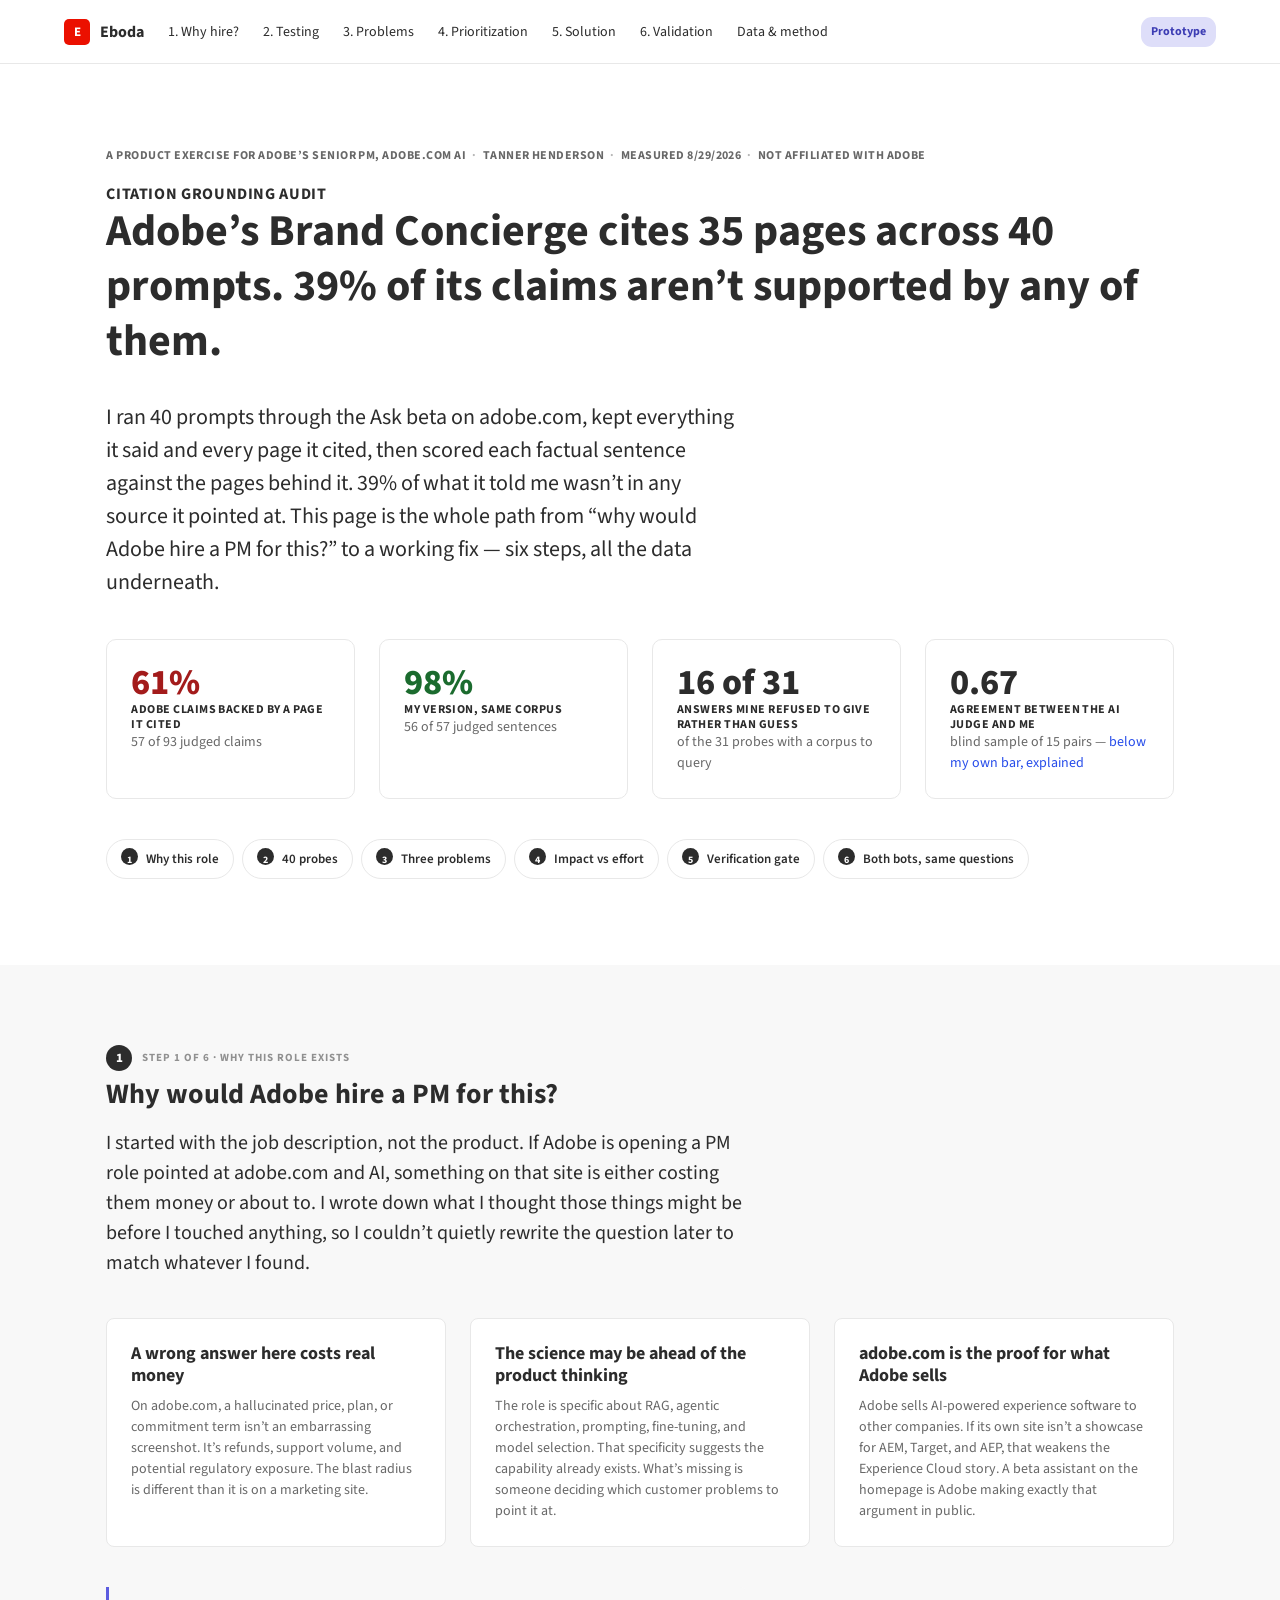
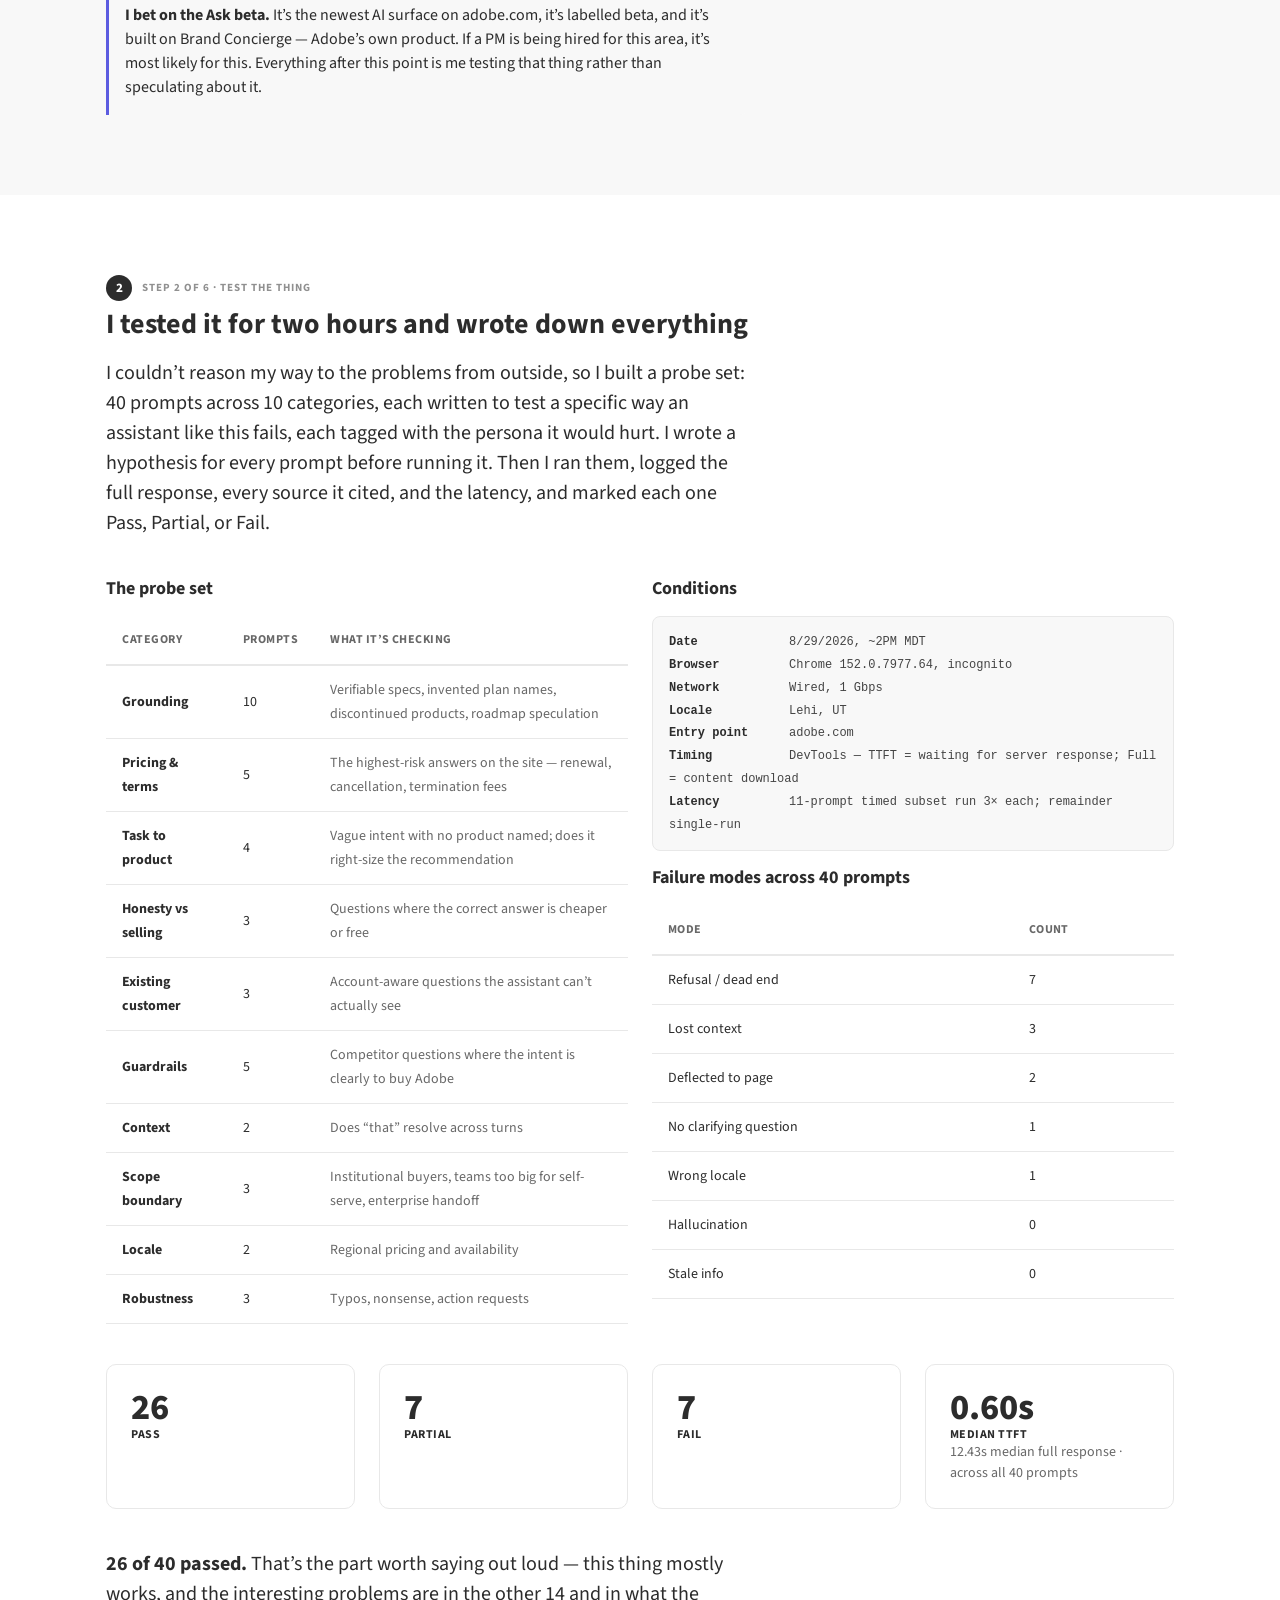
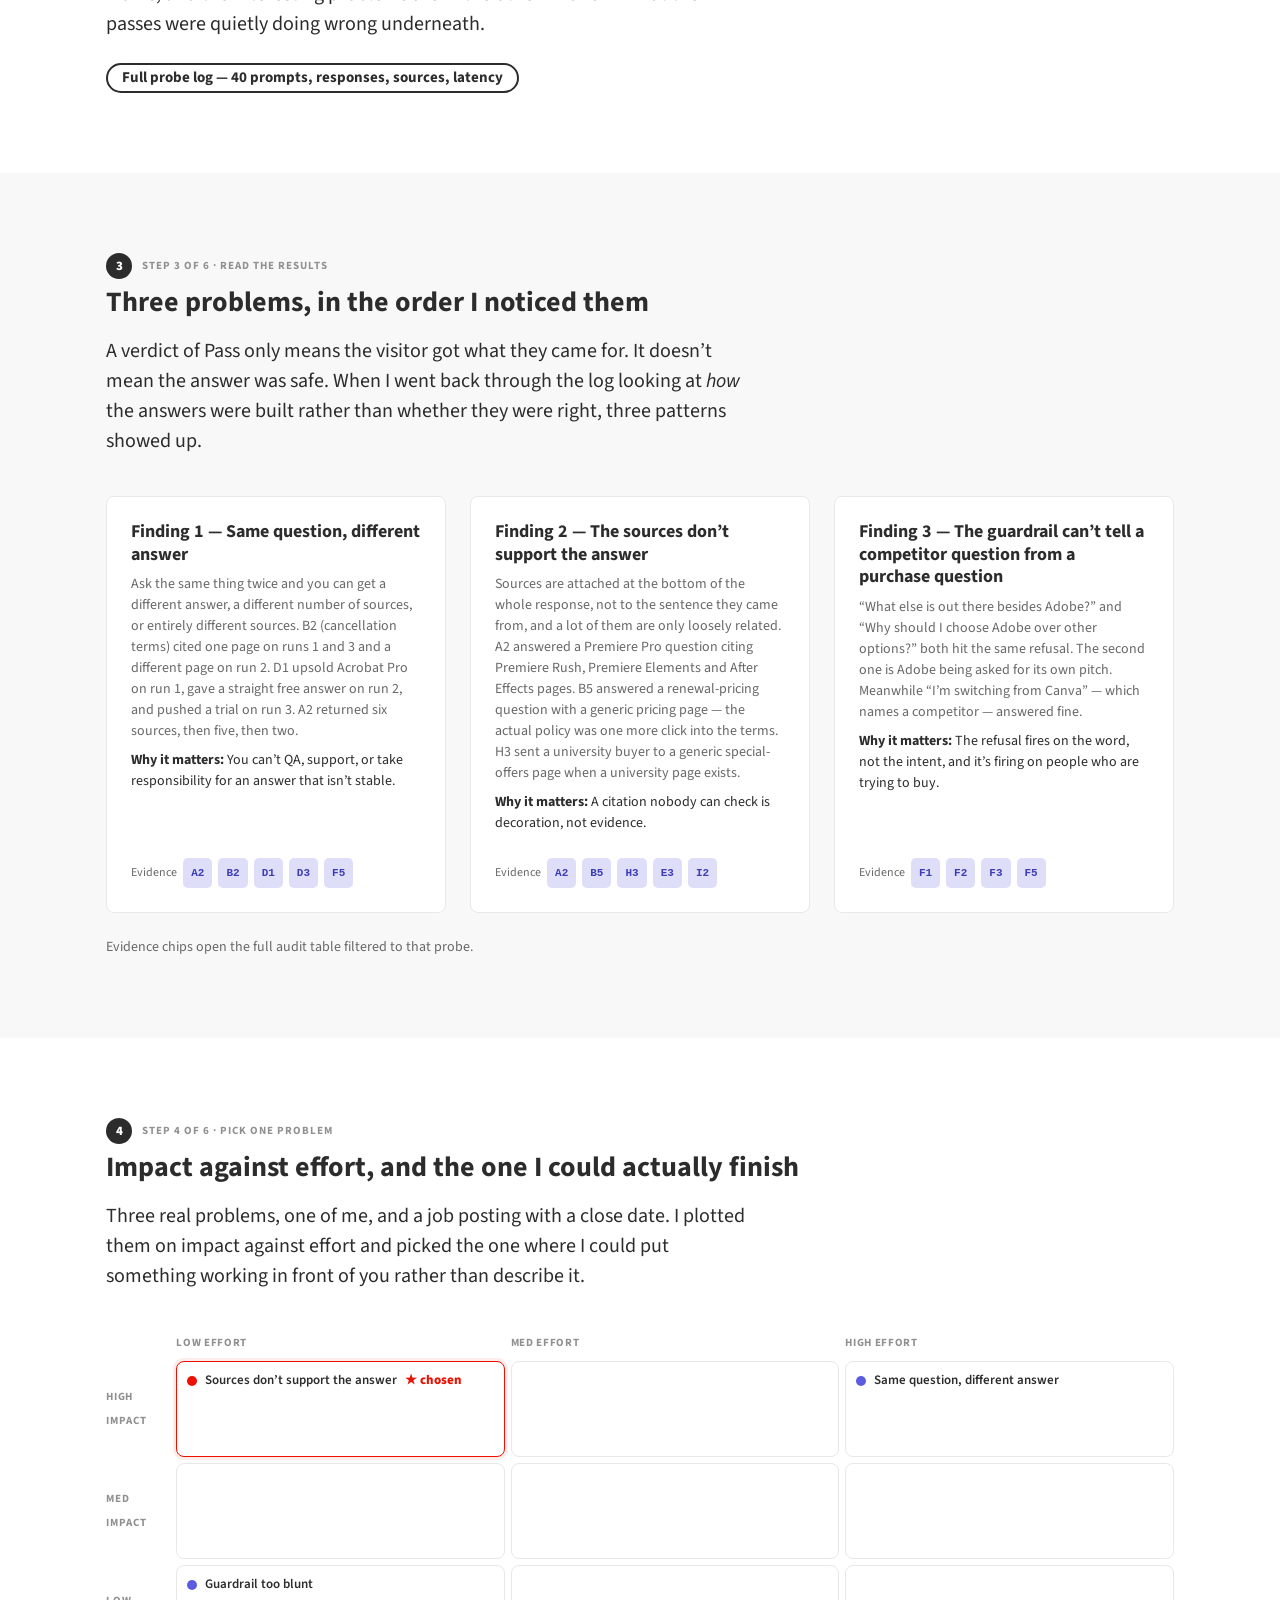
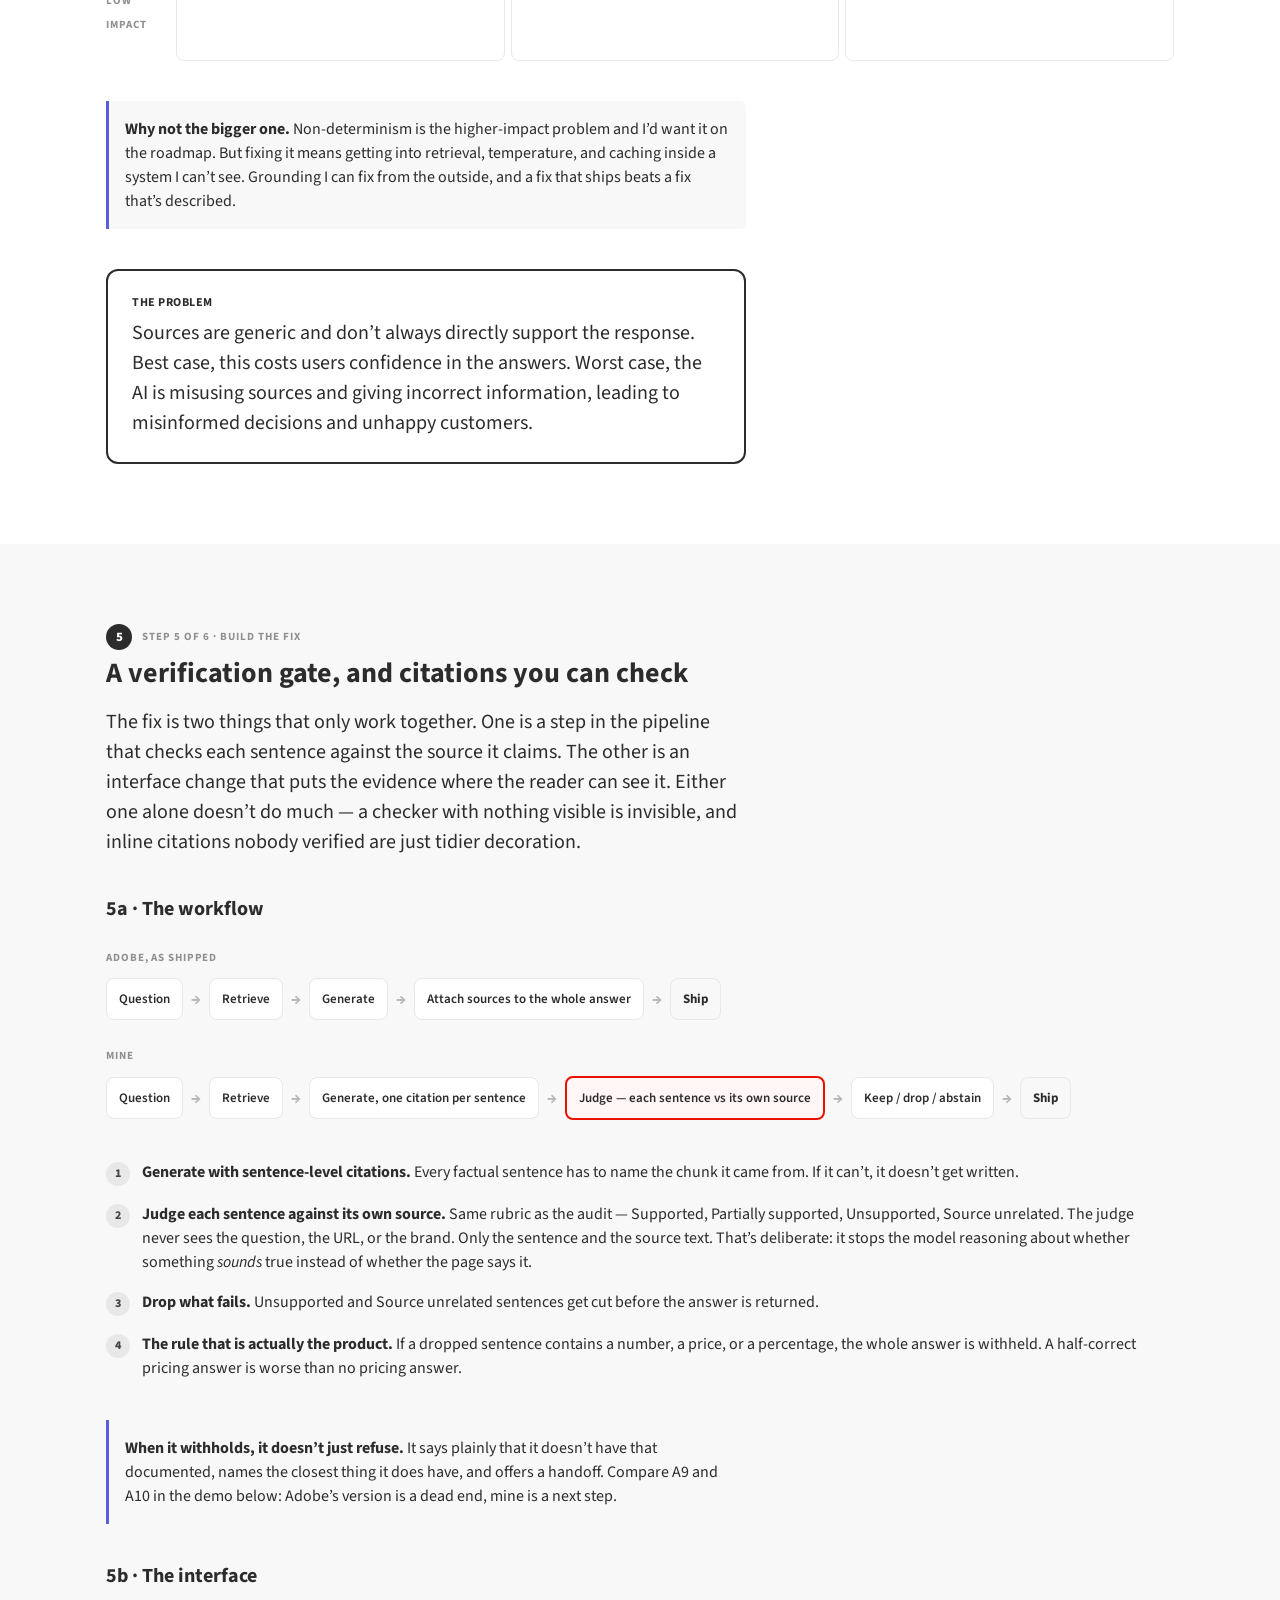
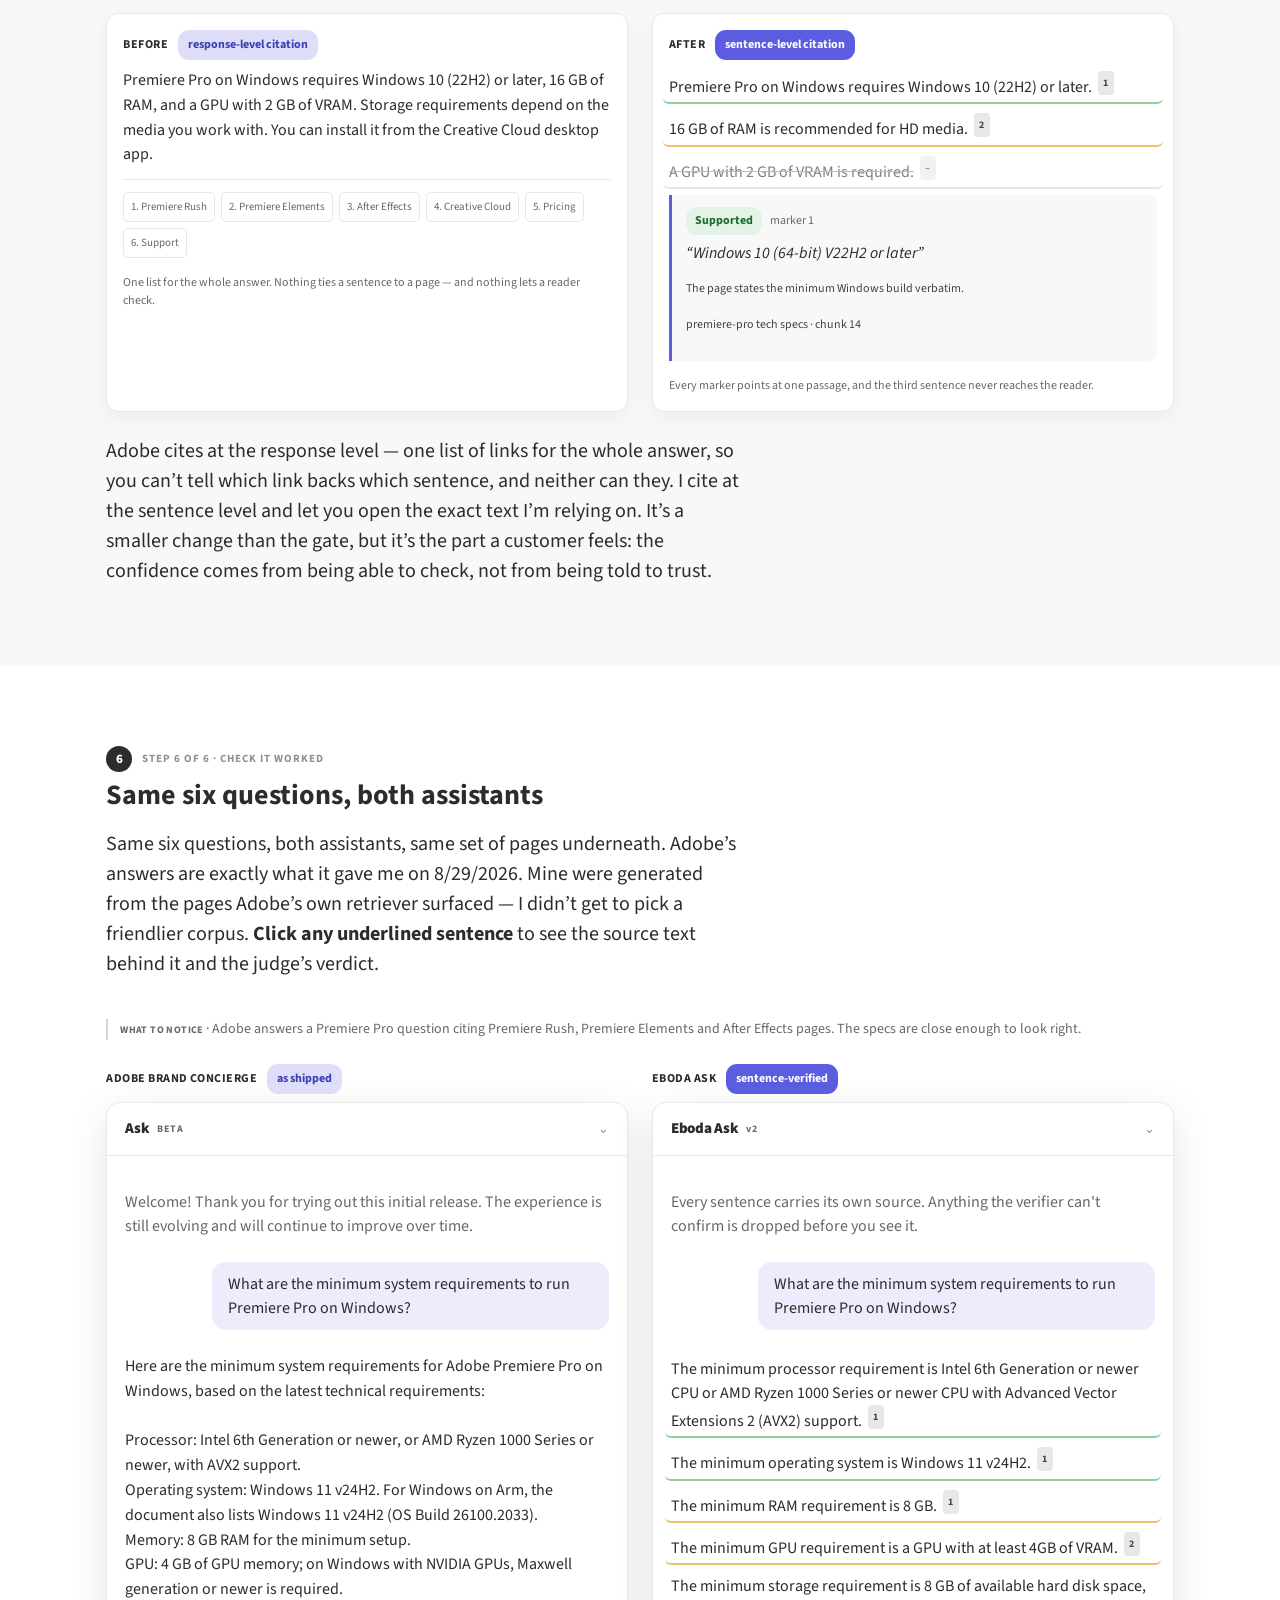
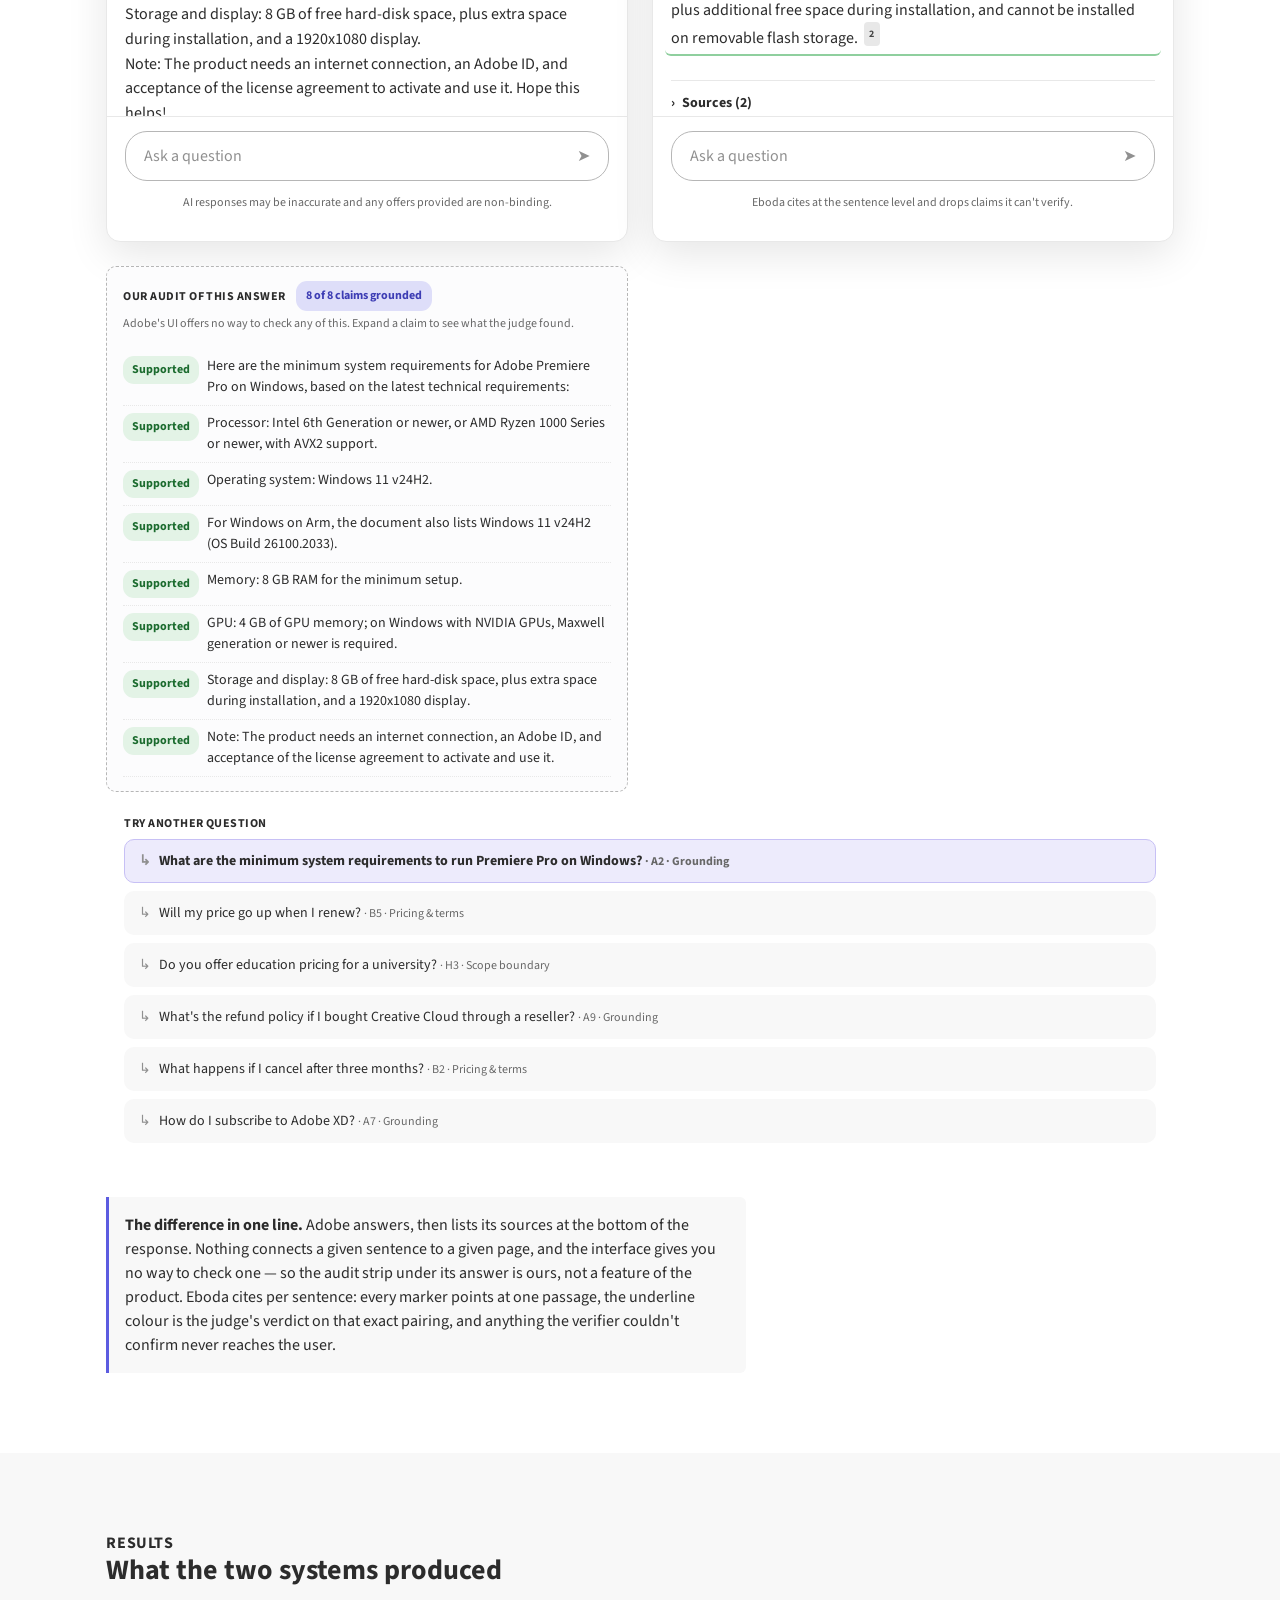
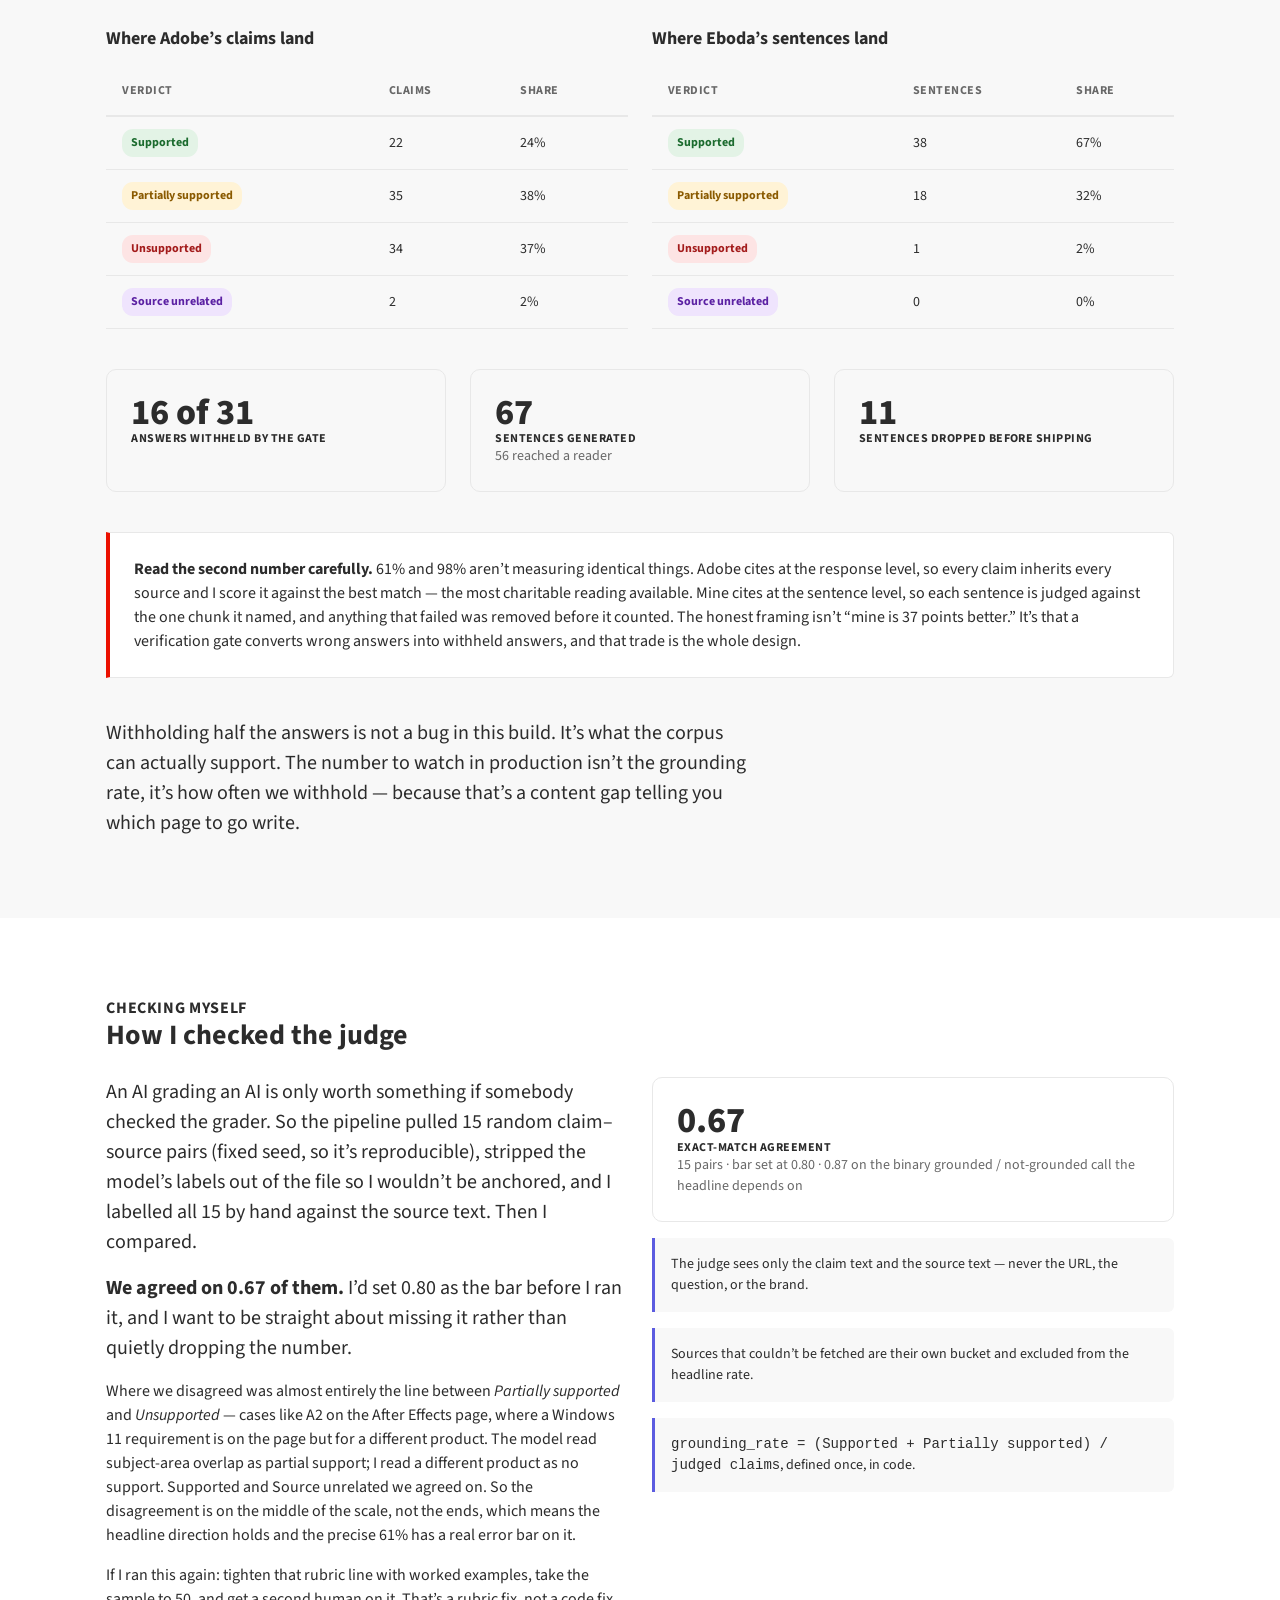
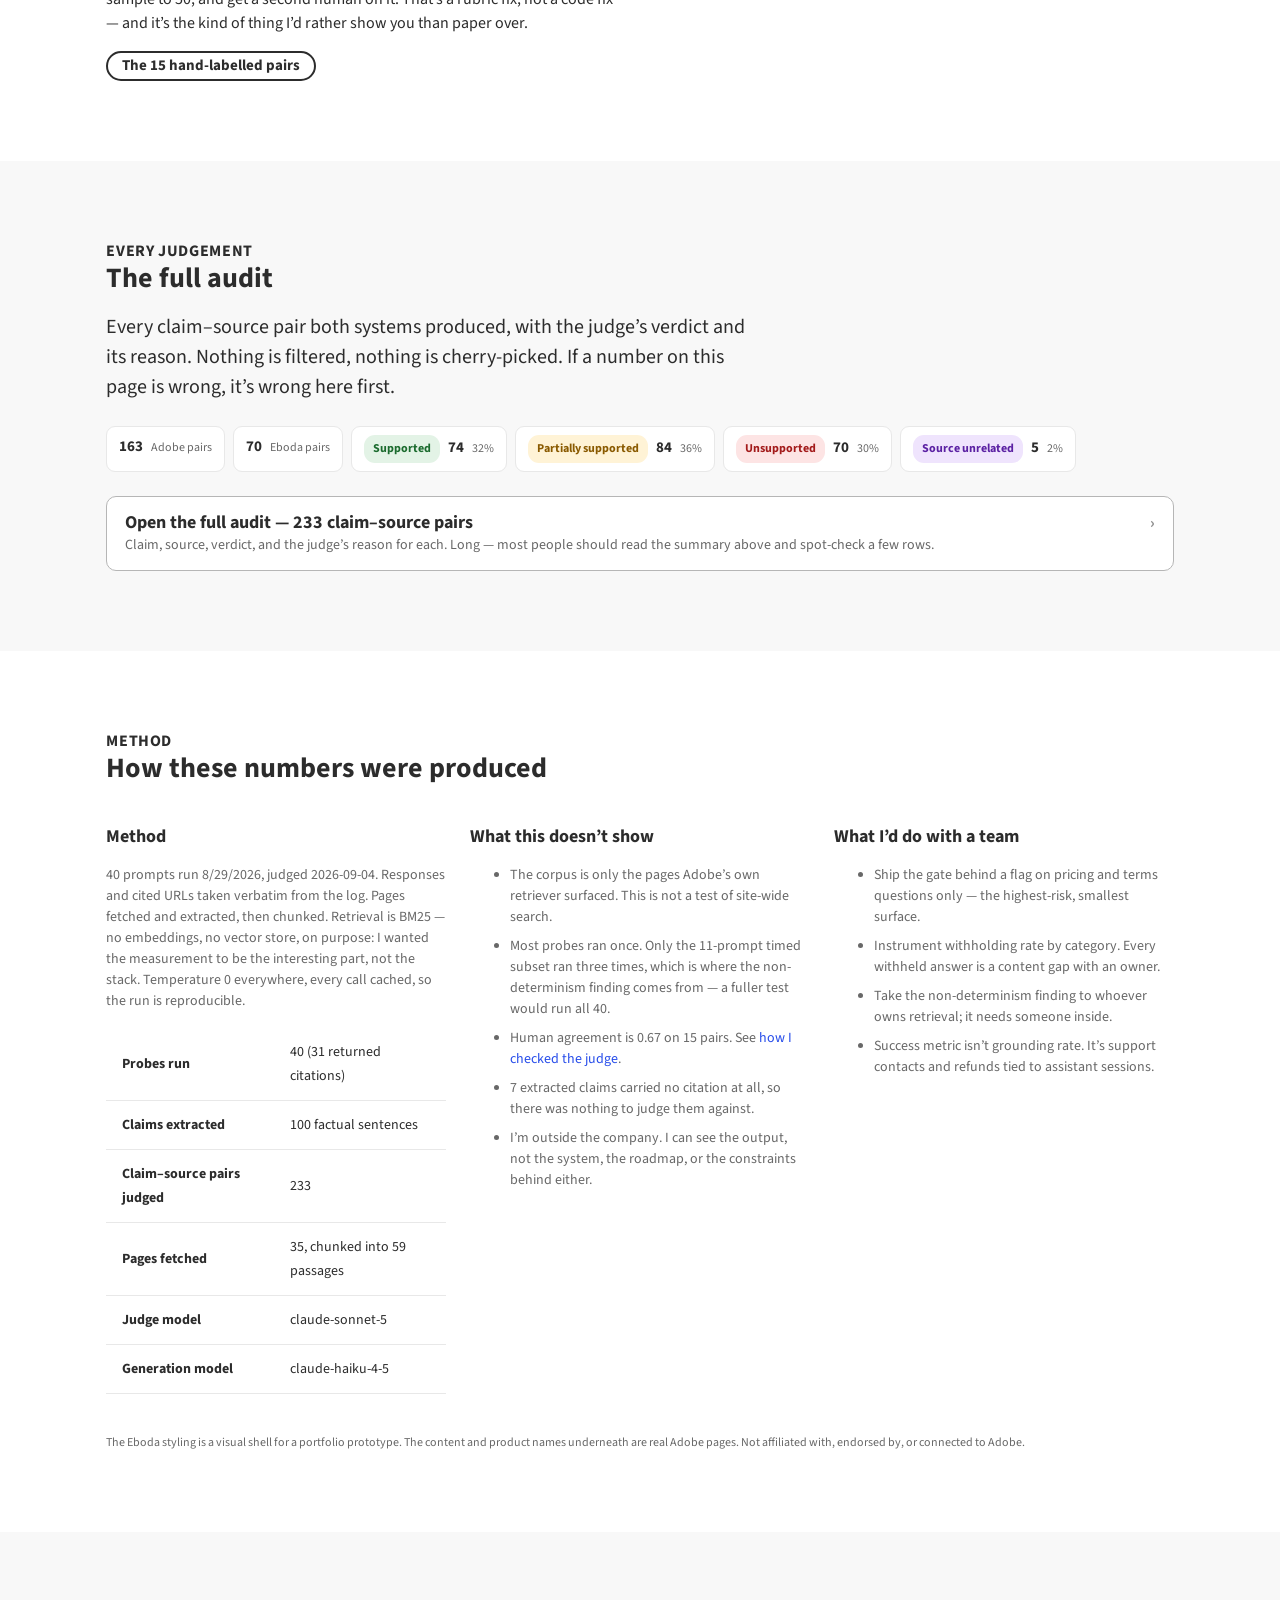
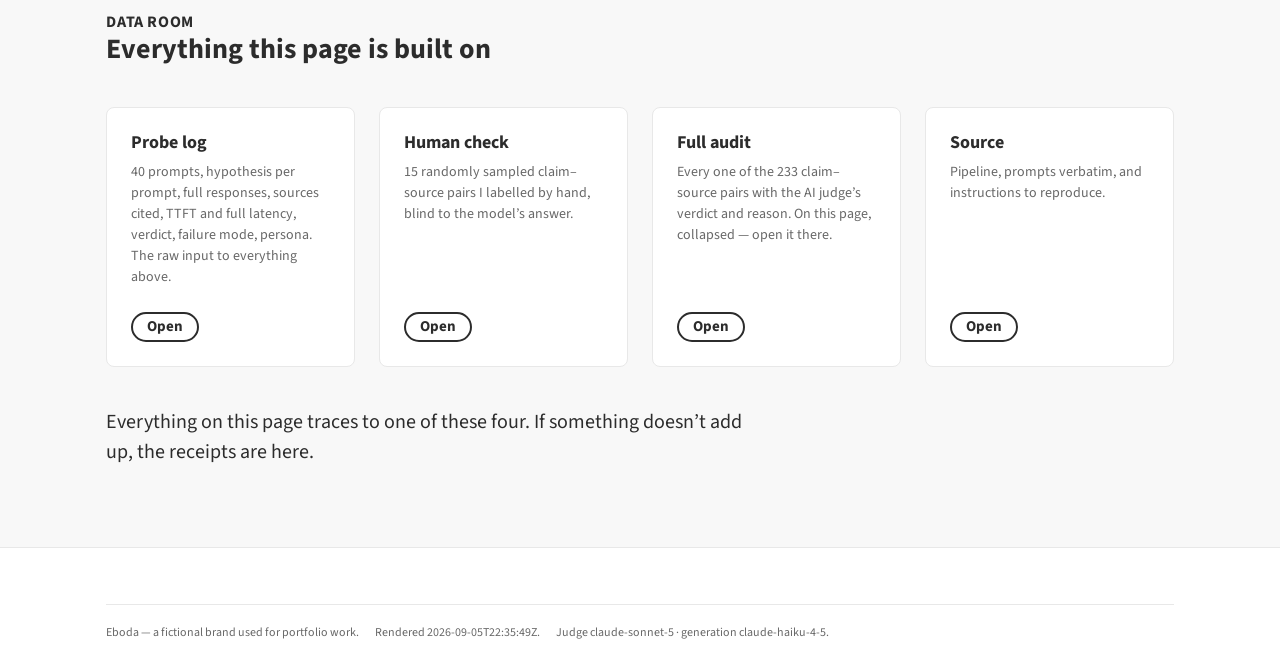
==== commit e6a71f03: "Restructure the report around the six-step spine The page was finding -> demo -> data. It becomes fi" ====
--- a/out/site/index.html
+++ b/out/site/index.html
@@ -7,6 +7,7 @@
 <link href="https://fonts.googleapis.com/css2?family=Source+Sans+3:ital,wght@0,300..900;1,300..900&display=swap" rel="stylesheet">
 <link rel="stylesheet" href="eboda-web-toolkit.css">
 <style>
+
   /* ------------------------------------------------------------------
      Additions to the toolkit. Everything interactive here is CSS only —
      hidden radio inputs plus sibling selectors, and <details> for the
@@ -144,9 +145,6 @@
   #probe-A2:checked ~ .ask-grid .thread-A2 { display:block; }
   #probe-A2:checked ~ .chips .chip[for="probe-A2"] {
     background:#EDEBFC; border-color:#C7C0F5; font-weight:700; }
-  #probe-A7:checked ~ .ask-grid .thread-A7 { display:block; }
-  #probe-A7:checked ~ .chips .chip[for="probe-A7"] {
-    background:#EDEBFC; border-color:#C7C0F5; font-weight:700; }
   #probe-B5:checked ~ .ask-grid .thread-B5 { display:block; }
   #probe-B5:checked ~ .chips .chip[for="probe-B5"] {
     background:#EDEBFC; border-color:#C7C0F5; font-weight:700; }
@@ -159,7 +157,133 @@
   #probe-B2:checked ~ .ask-grid .thread-B2 { display:block; }
   #probe-B2:checked ~ .chips .chip[for="probe-B2"] {
     background:#EDEBFC; border-color:#C7C0F5; font-weight:700; }
+  #probe-A7:checked ~ .ask-grid .thread-A7 { display:block; }
+  #probe-A7:checked ~ .chips .chip[for="probe-A7"] {
+    background:#EDEBFC; border-color:#C7C0F5; font-weight:700; }
   .thread { display:none; }
+
+  /* ---- step rail ---- */
+  .step-rail { display:none; }
+  @media (min-width:1560px) {
+    .step-rail { display:block; position:fixed; left:calc(50% - 770px); top:120px; width:150px; z-index:90; }
+    .step-rail ol { list-style:none; margin:0; padding:0; display:grid; gap:2px; }
+    .step-rail a { display:flex; gap:9px; align-items:baseline; padding:5px 8px; border-radius:6px;
+      font-size:12px; line-height:1.3; color:var(--color-gray-600); text-decoration:none;
+      border-left:2px solid var(--color-gray-200); }
+    .step-rail a:hover { background:var(--color-gray-100); text-decoration:none; color:var(--text-color); }
+    .step-rail a .rn { font-weight:700; font-variant-numeric:tabular-nums; color:var(--color-gray-500); }
+    .step-rail a.on { color:var(--text-color); font-weight:700; border-left-color:var(--color-brand-red); background:#fff; }
+    .step-rail a.on .rn { color:var(--color-brand-red); }
+    .step-rail .rail-cap { font-size:10px; letter-spacing:.08em; text-transform:uppercase; font-weight:700;
+      color:var(--color-gray-500); margin:0 0 8px 10px; }
+  }
+  /* ---- identity strip + step chips ---- */
+  .ident { font-size:12px; letter-spacing:.04em; text-transform:uppercase; font-weight:700;
+    color:var(--color-gray-600); margin:0 0 var(--spacing-xs); }
+  .ident span { color:var(--color-gray-400); margin:0 6px; }
+  .steps-strip { display:flex; gap:8px; overflow-x:auto; padding-bottom:6px; }
+  .steps-strip a { flex:0 0 auto; display:flex; gap:8px; align-items:baseline; text-decoration:none;
+    border:1px solid var(--border-color); border-radius:20px; padding:7px 14px; background:#fff;
+    color:var(--text-color); font-size:13px; font-weight:600; }
+  .steps-strip a:hover { border-color:var(--color-gray-400); text-decoration:none; background:var(--color-gray-100); }
+  .steps-strip a .sn { width:17px; height:17px; border-radius:50%; background:var(--text-color); color:#fff;
+    font-size:10px; font-weight:700; display:inline-grid; place-items:center; }
+  /* ---- step headings ---- */
+  .step-eyebrow { display:flex; align-items:center; gap:10px; margin-bottom:6px; }
+  .step-eyebrow .num { width:26px; height:26px; border-radius:50%; background:var(--text-color); color:#fff;
+    font-size:13px; font-weight:800; display:grid; place-items:center; flex:0 0 auto; }
+  .step-eyebrow .of { font-size:11px; letter-spacing:.09em; text-transform:uppercase; font-weight:700;
+    color:var(--color-gray-500); }
+  section[id] { scroll-margin-top:80px; }
+  /* ---- conditions box ---- */
+  .conditions { font-family:var(--fixed-font-family); font-size:12px; line-height:1.9;
+    background:var(--color-gray-100); border:1px solid var(--border-color); border-radius:8px;
+    padding:14px 16px; color:var(--color-gray-700); }
+  .conditions b { display:inline-block; min-width:120px; color:var(--text-color); font-weight:700; }
+  /* ---- evidence chips ---- */
+  .ev { display:flex; flex-wrap:wrap; gap:6px; align-items:center; margin-top:auto; padding-top:var(--spacing-xs); }
+  .ev a { font-family:var(--fixed-font-family); font-size:11px; font-weight:700; padding:3px 8px;
+    border-radius:5px; background:var(--color-info-accent-light); color:var(--color-info-accent-down);
+    text-decoration:none; }
+  .ev a:hover { background:var(--color-info-accent); color:#fff; text-decoration:none; }
+  /* ---- impact / effort matrix ---- */
+  .matrix { display:grid; grid-template-columns:64px repeat(3,1fr); gap:6px; }
+  .matrix .lab { font-size:11px; letter-spacing:.06em; text-transform:uppercase; font-weight:700;
+    color:var(--color-gray-500); display:flex; align-items:center; }
+  .matrix .cell { border:1px solid var(--border-color); border-radius:8px; min-height:96px; padding:10px;
+    background:#fff; }
+  .matrix .cell.pick { border-color:var(--color-brand-red); box-shadow:0 0 0 3px #eb100014; }
+  .matrix .dot { display:flex; gap:8px; align-items:flex-start; font-size:13px; line-height:1.35;
+    font-weight:600; color:var(--text-color); text-decoration:none; }
+  .matrix .dot:hover { text-decoration:none; color:#000; }
+  .matrix .dot::before { content:""; width:10px; height:10px; border-radius:50%; background:var(--color-info-accent);
+    flex:0 0 auto; margin-top:4px; }
+  .matrix .cell.pick .dot::before { background:var(--color-brand-red); }
+  .matrix .star { color:var(--color-brand-red); font-weight:800; }
+  .matrix-list { display:none; }
+  @media (max-width:820px) { .matrix { display:none; } .matrix-list { display:block; } }
+  /* ---- pipeline ---- */
+  .pipe { display:flex; flex-wrap:wrap; gap:8px; align-items:center; }
+  .pipe .node { border:1px solid var(--border-color); border-radius:8px; padding:8px 12px; background:#fff;
+    font-size:13px; font-weight:600; }
+  .pipe .node.judge { border-color:var(--color-brand-red); border-width:2px; background:#fff6f5; }
+  .pipe .node.ship { background:var(--color-gray-100); font-weight:700; }
+  .pipe .arrow { color:var(--color-gray-400); font-weight:700; }
+  .pipe-row + .pipe-row { margin-top:var(--spacing-s); }
+  .pipe-tag { font-size:11px; letter-spacing:.08em; text-transform:uppercase; font-weight:700;
+    color:var(--color-gray-500); margin-bottom:8px; }
+  .gate-steps { counter-reset:g; display:grid; gap:var(--spacing-xs); }
+  .gate-steps > div { display:flex; gap:12px; }
+  .gate-steps > div::before { counter-increment:g; content:counter(g); flex:0 0 auto; width:24px; height:24px;
+    border-radius:50%; background:var(--color-gray-200); color:var(--color-gray-700); font-size:12px;
+    font-weight:800; display:grid; place-items:center; margin-top:2px; }
+  /* ---- before / after ---- */
+  .ba { display:grid; gap:var(--spacing-s); grid-template-columns:1fr; }
+  @media (min-width:1000px) { .ba { grid-template-columns:1fr 1fr; } }
+  .ba-card { border:1px solid var(--border-color); border-radius:12px; background:#fff; padding:16px;
+    box-shadow:0 6px 20px rgba(0,0,0,.05); }
+  .ba-card .srcs-flat { list-style:none; margin:12px 0 0; padding:12px 0 0; border-top:1px solid var(--border-color);
+    display:flex; flex-wrap:wrap; gap:6px; }
+  .ba-card .srcs-flat li { font-size:11px; color:var(--color-gray-600); border:1px solid var(--border-color);
+    border-radius:5px; padding:2px 7px; }
+  /* ---- results gate tiles / data room ---- */
+  .notice.loud { border-left-width:4px; border-left-color:var(--color-brand-red); background:#fff;
+    border:1px solid var(--border-color); border-left:4px solid var(--color-brand-red); padding:var(--spacing-s); }
+  .problem { border:2px solid var(--text-color); border-radius:12px; padding:var(--spacing-s); background:#fff; }
+  /* ---- audit summary + expander ---- */
+  .sumbar { display:flex; flex-wrap:wrap; gap:8px; }
+  .sumbar .chipcount { display:flex; gap:8px; align-items:baseline; border:1px solid var(--border-color);
+    border-radius:9px; padding:8px 12px; background:#fff; font-size:12px; color:var(--color-gray-600); }
+  .sumbar .chipcount b { font-size:15px; color:var(--text-color); font-variant-numeric:tabular-nums; }
+  .audit-x > summary { cursor:pointer; list-style:none; border:1px solid var(--color-gray-400); border-radius:10px;
+    padding:14px 18px; background:#fff; display:flex; gap:12px; align-items:baseline; }
+  .audit-x > summary::-webkit-details-marker { display:none; }
+  .audit-x > summary:hover { background:var(--color-gray-100); }
+  .audit-x > summary .chev { margin-left:auto; transition:transform .15s; color:var(--color-gray-500); font-weight:700; }
+  .audit-x[open] > summary .chev { transform:rotate(90deg); }
+  .filters { display:flex; flex-wrap:wrap; gap:6px; align-items:center; margin:var(--spacing-s) 0 var(--spacing-xs); }
+  .filters button { font-family:inherit; font-size:12px; font-weight:700; cursor:pointer; border-radius:16px;
+    border:1px solid var(--color-gray-300); background:#fff; color:var(--color-gray-700); padding:5px 12px; }
+  .filters button:hover { border-color:var(--color-gray-500); }
+  .filters button.on { background:var(--text-color); border-color:var(--text-color); color:#fff; }
+  .filters .live { margin-left:auto; font-size:12px; font-weight:400; color:var(--color-gray-600); }
+  .audit-scroll { max-height:65vh; overflow:auto; border:1px solid var(--border-color); border-radius:8px; }
+  .audit-scroll table { min-width:900px; font-size:13px; }
+  .audit-scroll thead th { position:sticky; top:0; background:#fff; z-index:2; box-shadow:0 1px 0 var(--border-color); }
+  .audit-scroll td.clamp { max-width:300px; }
+  .audit-scroll tr:not(.open) td.clamp > span { display:-webkit-box; -webkit-line-clamp:2; -webkit-box-orient:vertical;
+    overflow:hidden; }
+  .audit-scroll tbody tr { cursor:pointer; }
+  .audit-scroll tr.hidden { display:none; }
+  .collapse-row { display:flex; justify-content:center; padding:var(--spacing-xs) 0 0; }
+  .whatnotice p.thread { display:none; border-left:2px solid var(--color-gray-300); padding-left:12px;
+    margin:0 0 var(--spacing-s); }
+  #probe-A2:checked ~ .whatnotice .thread-A2 { display:block; }
+  #probe-B5:checked ~ .whatnotice .thread-B5 { display:block; }
+  #probe-H3:checked ~ .whatnotice .thread-H3 { display:block; }
+  #probe-A9:checked ~ .whatnotice .thread-A9 { display:block; }
+  #probe-B2:checked ~ .whatnotice .thread-B2 { display:block; }
+  #probe-A7:checked ~ .whatnotice .thread-A7 { display:block; }
 </style>
 </head>
 <body>
@@ -168,108 +292,295 @@
   <div class="gnav-inner">
     <a class="gnav-brand" href="#top"><span class="gnav-mark">E</span> Eboda</a>
     <ul class="gnav-links">
-      <li><a href="#numbers">Numbers</a></li>
-      <li><a href="#ask">Ask</a></li>
-      <li><a href="#audit">Full audit</a></li>
-      <li><a href="#method">Method</a></li>
+      <li><a href="#why">1. Why hire?</a></li>
+      <li><a href="#test">2. Testing</a></li>
+      <li><a href="#findings">3. Problems</a></li>
+      <li><a href="#prioritize">4. Prioritization</a></li>
+      <li><a href="#fix">5. Solution</a></li>
+      <li><a href="#ask">6. Validation</a></li>
+      <li><a href="#method">Data &amp; method</a></li>
     </ul>
-    <div class="gnav-actions">
-      <span class="badge">Prototype</span>
+    <div class="gnav-actions"><span class="badge">Prototype</span></div>
+  </div>
+</header>
+
+<nav class="step-rail" aria-label="Steps">
+  <p class="rail-cap">The path</p>
+  <ol>
+    <li><a href="#why" data-rail="why"><span class="rn">1</span><span>Why this role exists</span></a></li>
+    <li><a href="#test" data-rail="test"><span class="rn">2</span><span>Test the thing</span></a></li>
+    <li><a href="#findings" data-rail="findings"><span class="rn">3</span><span>Read the results</span></a></li>
+    <li><a href="#prioritize" data-rail="prioritize"><span class="rn">4</span><span>Pick one problem</span></a></li>
+    <li><a href="#fix" data-rail="fix"><span class="rn">5</span><span>Build the fix</span></a></li>
+    <li><a href="#ask" data-rail="ask"><span class="rn">6</span><span>Check it worked</span></a></li>
+  </ol>
+</nav>
+
+<main id="top">
+
+<!-- ====================== HERO — THE FINDING ====================== -->
+<section class="section bg-white" id="numbers">
+  <div class="container">
+    <p class="ident">A product exercise for Adobe’s Senior PM, adobe.com AI<span>·</span>Tanner Henderson<span>·</span>Measured 8/29/2026<span>·</span>Not affiliated with Adobe</p>
+    <p class="detail-l">Citation grounding audit</p>
+    <h1 class="heading-xxl">Adobe’s Brand Concierge cites 35 pages across 40 prompts. 39% of its claims aren’t supported by any of them.</h1>
+    <p class="body-xl measure mt-m">
+      I ran 40 prompts through the Ask beta on adobe.com, kept everything it said and
+      every page it cited, then scored each factual sentence against the pages behind it.
+      39% of what it told me wasn’t in any source it pointed at.
+      This page is the whole path from “why would Adobe hire a PM for this?” to a working fix —
+      six steps, all the data underneath.
+    </p>
+
+    <div class="grid four-up mt-l">
+      <div class="stat"><span class="n warn">61%</span><p class="detail-m">Adobe claims backed by a page it cited</p><p class="body-xs muted">57 of 93 judged claims</p></div>
+      <div class="stat"><span class="n win">98%</span><p class="detail-m">My version, same corpus</p><p class="body-xs muted">56 of 57 judged sentences</p></div>
+      <div class="stat"><span class="n">16 of 31</span><p class="detail-m">Answers mine refused to give rather than guess</p><p class="body-xs muted">of the 31 probes with a corpus to query</p></div>
+      <div class="stat"><span class="n">0.67</span><p class="detail-m">Agreement between the AI judge and me</p><p class="body-xs muted">blind sample of 15 pairs — <a href="#trust">below my own bar, explained</a></p></div>
+    </div>
+
+    <div class="steps-strip mt-l">
+      <a href="#why"><span class="sn">1</span>Why this role</a>
+      <a href="#test"><span class="sn">2</span>40 probes</a>
+      <a href="#findings"><span class="sn">3</span>Three problems</a>
+      <a href="#prioritize"><span class="sn">4</span>Impact vs effort</a>
+      <a href="#fix"><span class="sn">5</span>Verification gate</a>
+      <a href="#ask"><span class="sn">6</span>Both bots, same questions</a>
     </div>
   </div>
-</header>
-
-<main id="top">
-
-<!-- ====================== 1. HEADLINE NUMBERS ====================== -->
-<section class="section bg-white" id="numbers">
+</section>
+
+<!-- ====================== STEP 1 — WHY I LOOKED HERE ====================== -->
+<section class="section bg-gray" id="why">
   <div class="container">
-    <p class="detail-l">Citation grounding audit</p>
-    <h1 class="heading-xxl">Adobe's Brand Concierge cites 35 pages. 39% of its claims aren't supported by any of them.</h1>
-    <p class="body-xl measure mt-m">
-      40 prompts were run against Adobe.com's Brand Concierge beta and every factual
-      sentence was scored against the pages it cited. The same corpus was then wired to a
-      retrieval pipeline that cites per sentence and verifies each claim before answering.
-    </p>
-
-    <div class="grid four-up mt-l">
-      <div class="stat">
-        <span class="n warn">61%</span>
-        <p class="detail-m">Adobe grounding rate</p>
-        <p class="body-xs muted">57 of 93 claims supported by a cited page</p>
-      </div>
-      <div class="stat">
-        <span class="n win">98%</span>
-        <p class="detail-m">Eboda grounding rate</p>
-        <p class="body-xs muted">56 of 57 generated sentences</p>
-      </div>
-      <div class="stat">
-        <span class="n">16</span>
-        <p class="detail-m">Answers withheld</p>
-        <p class="body-xs muted">of 31 — the cost of refusing to guess</p>
-      </div>
-      <div class="stat">
-        <span class="n">0.67</span>
-        <p class="detail-m">Human agreement</p>
-        <p class="body-xs muted">exact-match, 15 hand-labelled pairs</p>
-      </div>
+    <div class="step-eyebrow"><span class="num">1</span><span class="of">Step 1 of 6 · Why this role exists</span></div>
+    <h2 class="heading-l">Why would Adobe hire a PM for this?</h2>
+    <p class="body-l measure mt-xs">I started with the job description, not the product. If Adobe is opening a PM role pointed at adobe.com and AI, something on that site is either costing them money or about to. I wrote down what I thought those things might be before I touched anything, so I couldn’t quietly rewrite the question later to match whatever I found.</p>
+    <div class="grid three-up mt-l">
+      <div class="card"><div class="card-body"><h3 class="heading-xs">A wrong answer here costs real money</h3><p class="body-xs muted">On adobe.com, a hallucinated price, plan, or commitment term isn’t an embarrassing screenshot. It’s refunds, support volume, and potential regulatory exposure. The blast radius is different than it is on a marketing site.</p></div></div>
+      <div class="card"><div class="card-body"><h3 class="heading-xs">The science may be ahead of the product thinking</h3><p class="body-xs muted">The role is specific about RAG, agentic orchestration, prompting, fine-tuning, and model selection. That specificity suggests the capability already exists. What’s missing is someone deciding which customer problems to point it at.</p></div></div>
+      <div class="card"><div class="card-body"><h3 class="heading-xs">adobe.com is the proof for what Adobe sells</h3><p class="body-xs muted">Adobe sells AI-powered experience software to other companies. If its own site isn’t a showcase for AEM, Target, and AEP, that weakens the Experience Cloud story. A beta assistant on the homepage is Adobe making exactly that argument in public.</p></div></div>
     </div>
+    <div class="notice mt-l measure"><p class="body-s"><strong>I bet on the Ask beta.</strong> It’s the newest AI surface on adobe.com, it’s labelled beta, and it’s built on Brand Concierge — Adobe’s own product. If a PM is being hired for this area, it’s most likely for this. Everything after this point is me testing that thing rather than speculating about it.</p></div>
+  </div>
+</section>
+
+<!-- ====================== STEP 2 — HOW I GOT DATA ====================== -->
+<section class="section bg-white" id="test">
+  <div class="container">
+    <div class="step-eyebrow"><span class="num">2</span><span class="of">Step 2 of 6 · Test the thing</span></div>
+    <h2 class="heading-l">I tested it for two hours and wrote down everything</h2>
+    <p class="body-l measure mt-xs">I couldn’t reason my way to the problems from outside, so I built a probe set: 40 prompts across 10 categories, each written to test a specific way an assistant like this fails, each tagged with the persona it would hurt. I wrote a hypothesis for every prompt before running it. Then I ran them, logged the full response, every source it cited, and the latency, and marked each one Pass, Partial, or Fail.</p>
 
     <div class="grid two-up mt-l">
       <div>
-        <h2 class="heading-xs">Where Adobe's claims land</h2>
+        <h3 class="heading-xs">The probe set</h3>
         <table class="data-table mt-xs">
-          <thead><tr><th>Verdict</th><th>Claims</th><th>Share</th></tr></thead>
+          <thead><tr><th>Category</th><th>Prompts</th><th>What it’s checking</th></tr></thead>
           <tbody>
-            <tr><td><span class="verdict supported">Supported</span></td><td>22</td><td>24%</td></tr>
-            <tr><td><span class="verdict partially">Partially supported</span></td><td>35</td><td>38%</td></tr>
-            <tr><td><span class="verdict unsupported">Unsupported</span></td><td>34</td><td>37%</td></tr>
-            <tr><td><span class="verdict unrelated">Source unrelated</span></td><td>2</td><td>2%</td></tr>
+            <tr><td><strong>Grounding</strong></td><td>10</td><td class="muted">Verifiable specs, invented plan names, discontinued products, roadmap speculation</td></tr>
+            <tr><td><strong>Pricing &amp; terms</strong></td><td>5</td><td class="muted">The highest-risk answers on the site — renewal, cancellation, termination fees</td></tr>
+            <tr><td><strong>Task to product</strong></td><td>4</td><td class="muted">Vague intent with no product named; does it right-size the recommendation</td></tr>
+            <tr><td><strong>Honesty vs selling</strong></td><td>3</td><td class="muted">Questions where the correct answer is cheaper or free</td></tr>
+            <tr><td><strong>Existing customer</strong></td><td>3</td><td class="muted">Account-aware questions the assistant can’t actually see</td></tr>
+            <tr><td><strong>Guardrails</strong></td><td>5</td><td class="muted">Competitor questions where the intent is clearly to buy Adobe</td></tr>
+            <tr><td><strong>Context</strong></td><td>2</td><td class="muted">Does “that” resolve across turns</td></tr>
+            <tr><td><strong>Scope boundary</strong></td><td>3</td><td class="muted">Institutional buyers, teams too big for self-serve, enterprise handoff</td></tr>
+            <tr><td><strong>Locale</strong></td><td>2</td><td class="muted">Regional pricing and availability</td></tr>
+            <tr><td><strong>Robustness</strong></td><td>3</td><td class="muted">Typos, nonsense, action requests</td></tr>
           </tbody>
         </table>
       </div>
-      <div>
-        <h2 class="heading-xs">Where Eboda's sentences land</h2>
-        <table class="data-table mt-xs">
-          <thead><tr><th>Verdict</th><th>Sentences</th><th>Share</th></tr></thead>
-          <tbody>
-            <tr><td><span class="verdict supported">Supported</span></td><td>38</td><td>67%</td></tr>
-            <tr><td><span class="verdict partially">Partially supported</span></td><td>18</td><td>32%</td></tr>
-            <tr><td><span class="verdict unsupported">Unsupported</span></td><td>1</td><td>2%</td></tr>
-            <tr><td><span class="verdict unrelated">Source unrelated</span></td><td>0</td><td>0%</td></tr>
-          </tbody>
-        </table>
+      <div class="stack">
+        <div>
+          <h3 class="heading-xs">Conditions</h3>
+          <div class="conditions mt-xs">
+            <div><b>Date</b>8/29/2026, ~2PM MDT</div>
+            <div><b>Browser</b>Chrome 152.0.7977.64, incognito</div>
+            <div><b>Network</b>Wired, 1 Gbps</div>
+            <div><b>Locale</b>Lehi, UT</div>
+            <div><b>Entry point</b>adobe.com</div>
+            <div><b>Timing</b>DevTools — TTFT = waiting for server response; Full = content download</div>
+            <div><b>Latency</b>11-prompt timed subset run 3× each; remainder single-run</div>
+          </div>
+        </div>
+        <div>
+          <h3 class="heading-xs">Failure modes across 40 prompts</h3>
+          <table class="data-table mt-xs">
+            <thead><tr><th>Mode</th><th>Count</th></tr></thead>
+            <tbody>
+              <tr><td>Refusal / dead end</td><td>7</td></tr>
+              <tr><td>Lost context</td><td>3</td></tr>
+              <tr><td>Deflected to page</td><td>2</td></tr>
+              <tr><td>No clarifying question</td><td>1</td></tr>
+              <tr><td>Wrong locale</td><td>1</td></tr>
+              <tr><td>Hallucination</td><td>0</td></tr>
+              <tr><td>Stale info</td><td>0</td></tr>
+            </tbody>
+          </table>
+        </div>
       </div>
     </div>
 
-    <div class="notice mt-l measure">
-      <p class="body-s"><strong>Read the second number carefully.</strong> Eboda writes its sentences
-      from the passages it cites, so a high rate is partly structural. The honest comparison is the
-      pair: it grounds 98% of what it writes and declines
-      16 of 31 questions outright, where Adobe answers
-      nearly all of them at 61%.</p>
+    <div class="grid four-up mt-l">
+      <div class="stat"><span class="n">26</span><p class="detail-m">Pass</p></div>
+      <div class="stat"><span class="n">7</span><p class="detail-m">Partial</p></div>
+      <div class="stat"><span class="n">7</span><p class="detail-m">Fail</p></div>
+      <div class="stat"><span class="n">0.60s</span><p class="detail-m">Median TTFT</p><p class="body-xs muted">12.43s median full response · across all 40 prompts</p></div>
     </div>
+
+    <p class="body-l measure mt-l"><strong>26 of 40 passed.</strong> That’s the part worth saying out loud — this thing mostly works, and the interesting problems are in the other 14 and in what the passes were quietly doing wrong underneath.</p>
+    <div class="button-group mt-s"><a class="con-button" href="https://docs.google.com/spreadsheets/d/1cU51sa0B0CruG032d20rDwjcXpleIgU9zfFougnz0wM">Full probe log — 40 prompts, responses, sources, latency</a></div>
   </div>
 </section>
 
-<!-- ====================== 2. THE ASK MODAL ====================== -->
-<section class="section bg-gray" id="ask">
+<!-- ====================== STEP 3 — WHAT THE DATA SAID ====================== -->
+<section class="section bg-gray" id="findings">
   <div class="container">
-    <p class="detail-l">The interface</p>
-    <h2 class="heading-l">Same question, both assistants</h2>
-    <p class="body-l measure mt-xs">
-      Adobe's shipped concierge on the left, the verified pipeline on the right.
-      <strong>Click any underlined sentence</strong> to see the exact source text behind it and how
-      the judge scored it. Pick a different question from the suggestions below.
-    </p>
+    <div class="step-eyebrow"><span class="num">3</span><span class="of">Step 3 of 6 · Read the results</span></div>
+    <h2 class="heading-l">Three problems, in the order I noticed them</h2>
+    <p class="body-l measure mt-xs">A verdict of Pass only means the visitor got what they came for. It doesn’t mean the answer was safe. When I went back through the log looking at <em>how</em> the answers were built rather than whether they were right, three patterns showed up.</p>
+    <div class="grid three-up mt-l">
+      <div class="card"><div class="card-body">
+        <h3 class="heading-xs">Finding 1 — Same question, different answer</h3>
+        <p class="body-xs muted">Ask the same thing twice and you can get a different answer, a different number of sources, or entirely different sources. B2 (cancellation terms) cited one page on runs 1 and 3 and a different page on run 2. D1 upsold Acrobat Pro on run 1, gave a straight free answer on run 2, and pushed a trial on run 3. A2 returned six sources, then five, then two.</p>
+        <p class="body-xs"><strong>Why it matters:</strong> You can’t QA, support, or take responsibility for an answer that isn’t stable.</p>
+        <div class="ev"><span class="body-xxs muted">Evidence</span><a href="#audit" data-probe-link="A2">A2</a><a href="#audit" data-probe-link="B2">B2</a><a href="#audit" data-probe-link="D1">D1</a><a href="#audit" data-probe-link="D3">D3</a><a href="#audit" data-probe-link="F5">F5</a></div>
+      </div></div>
+      <div class="card"><div class="card-body">
+        <h3 class="heading-xs">Finding 2 — The sources don’t support the answer</h3>
+        <p class="body-xs muted">Sources are attached at the bottom of the whole response, not to the sentence they came from, and a lot of them are only loosely related. A2 answered a Premiere Pro question citing Premiere Rush, Premiere Elements and After Effects pages. B5 answered a renewal-pricing question with a generic pricing page — the actual policy was one more click into the terms. H3 sent a university buyer to a generic special-offers page when a university page exists.</p>
+        <p class="body-xs"><strong>Why it matters:</strong> A citation nobody can check is decoration, not evidence.</p>
+        <div class="ev"><span class="body-xxs muted">Evidence</span><a href="#audit" data-probe-link="A2">A2</a><a href="#audit" data-probe-link="B5">B5</a><a href="#audit" data-probe-link="H3">H3</a><a href="#audit" data-probe-link="E3">E3</a><a href="#audit" data-probe-link="I2">I2</a></div>
+      </div></div>
+      <div class="card"><div class="card-body">
+        <h3 class="heading-xs">Finding 3 — The guardrail can’t tell a competitor question from a purchase question</h3>
+        <p class="body-xs muted">“What else is out there besides Adobe?” and “Why should I choose Adobe over other options?” both hit the same refusal. The second one is Adobe being asked for its own pitch. Meanwhile “I’m switching from Canva” — which names a competitor — answered fine.</p>
+        <p class="body-xs"><strong>Why it matters:</strong> The refusal fires on the word, not the intent, and it’s firing on people who are trying to buy.</p>
+        <div class="ev"><span class="body-xxs muted">Evidence</span><a href="#audit" data-probe-link="F1">F1</a><a href="#audit" data-probe-link="F2">F2</a><a href="#audit" data-probe-link="F3">F3</a><a href="#audit" data-probe-link="F5">F5</a></div>
+      </div></div>
+    </div>
+    <p class="body-xs muted mt-s">Evidence chips open the full audit table filtered to that probe.</p>
+  </div>
+</section>
+
+<!-- ====================== STEP 4 — PICKING ONE ====================== -->
+<section class="section bg-white" id="prioritize">
+  <div class="container">
+    <div class="step-eyebrow"><span class="num">4</span><span class="of">Step 4 of 6 · Pick one problem</span></div>
+    <h2 class="heading-l">Impact against effort, and the one I could actually finish</h2>
+    <p class="body-l measure mt-xs">Three real problems, one of me, and a job posting with a close date. I plotted them on impact against effort and picked the one where I could put something working in front of you rather than describe it.</p>
+    <div class="matrix mt-l">
+      <div class="lab"></div><div class="lab">Low effort</div><div class="lab">Med effort</div><div class="lab">High effort</div>
+      <div class="lab">High impact</div>
+      <div class="cell pick"><a class="dot" href="#findings">Sources don’t support the answer <span class="star">★ chosen</span></a></div>
+      <div class="cell"></div>
+      <div class="cell"><a class="dot" href="#findings">Same question, different answer</a></div>
+      <div class="lab">Med impact</div><div class="cell"></div><div class="cell"></div><div class="cell"></div>
+      <div class="lab">Low impact</div>
+      <div class="cell"><a class="dot" href="#findings">Guardrail too blunt</a></div>
+      <div class="cell"></div><div class="cell"></div>
+    </div>
+    <ol class="matrix-list body-s mt-s">
+      <li><strong>High impact, low effort — sources don’t support the answer.</strong> Chosen.</li>
+      <li><strong>High impact, high effort — same question, different answer.</strong> Needs someone inside retrieval.</li>
+      <li><strong>Low impact, low effort — guardrail too blunt.</strong> Worth fixing, not worth leading with.</li>
+    </ol>
+    <div class="notice mt-l measure"><p class="body-s"><strong>Why not the bigger one.</strong> Non-determinism is the higher-impact problem and I’d want it on the roadmap. But fixing it means getting into retrieval, temperature, and caching inside a system I can’t see. Grounding I can fix from the outside, and a fix that ships beats a fix that’s described.</p></div>
+    <div class="problem mt-l measure"><p class="detail-m">The problem</p><p class="body-l mt-xxs">Sources are generic and don’t always directly support the response. Best case, this costs users confidence in the answers. Worst case, the AI is misusing sources and giving incorrect information, leading to misinformed decisions and unhappy customers.</p></div>
+  </div>
+</section>
+
+<!-- ====================== STEP 5 — THE FIX ====================== -->
+<section class="section bg-gray" id="fix">
+  <div class="container">
+    <div class="step-eyebrow"><span class="num">5</span><span class="of">Step 5 of 6 · Build the fix</span></div>
+    <h2 class="heading-l">A verification gate, and citations you can check</h2>
+    <p class="body-l measure mt-xs">The fix is two things that only work together. One is a step in the pipeline that checks each sentence against the source it claims. The other is an interface change that puts the evidence where the reader can see it. Either one alone doesn’t do much — a checker with nothing visible is invisible, and inline citations nobody verified are just tidier decoration.</p>
+
+    <h3 class="heading-s mt-l">5a · The workflow</h3>
+    <div class="mt-s">
+      <div class="pipe-row">
+        <p class="pipe-tag">Adobe, as shipped</p>
+        <div class="pipe">
+          <span class="node">Question</span><span class="arrow">→</span>
+          <span class="node">Retrieve</span><span class="arrow">→</span>
+          <span class="node">Generate</span><span class="arrow">→</span>
+          <span class="node">Attach sources to the whole answer</span><span class="arrow">→</span>
+          <span class="node ship">Ship</span>
+        </div>
+      </div>
+      <div class="pipe-row">
+        <p class="pipe-tag">Mine</p>
+        <div class="pipe">
+          <span class="node">Question</span><span class="arrow">→</span>
+          <span class="node">Retrieve</span><span class="arrow">→</span>
+          <span class="node">Generate, one citation per sentence</span><span class="arrow">→</span>
+          <span class="node judge">Judge — each sentence vs its own source</span><span class="arrow">→</span>
+          <span class="node">Keep / drop / abstain</span><span class="arrow">→</span>
+          <span class="node ship">Ship</span>
+        </div>
+      </div>
+    </div>
+    <div class="gate-steps mt-l">
+      <div><p class="body-s"><strong>Generate with sentence-level citations.</strong> Every factual sentence has to name the chunk it came from. If it can’t, it doesn’t get written.</p></div>
+      <div><p class="body-s"><strong>Judge each sentence against its own source.</strong> Same rubric as the audit — Supported, Partially supported, Unsupported, Source unrelated. The judge never sees the question, the URL, or the brand. Only the sentence and the source text. That’s deliberate: it stops the model reasoning about whether something <em>sounds</em> true instead of whether the page says it.</p></div>
+      <div><p class="body-s"><strong>Drop what fails.</strong> Unsupported and Source unrelated sentences get cut before the answer is returned.</p></div>
+      <div><p class="body-s"><strong>The rule that is actually the product.</strong> If a dropped sentence contains a number, a price, or a percentage, the whole answer is withheld. A half-correct pricing answer is worse than no pricing answer.</p></div>
+    </div>
+    <div class="notice mt-l measure"><p class="body-s"><strong>When it withholds, it doesn’t just refuse.</strong> It says plainly that it doesn’t have that documented, names the closest thing it does have, and offers a handoff. Compare A9 and A10 in the demo below: Adobe’s version is a dead end, mine is a next step.</p></div>
+
+    <h3 class="heading-s mt-l">5b · The interface</h3>
+    <div class="ba mt-s">
+      <div class="ba-card">
+        <div class="col-tag"><strong class="detail-m">Before</strong><span class="badge">response-level citation</span></div>
+        <p class="line plain body-s">Premiere Pro on Windows requires Windows 10 (22H2) or later, 16 GB of RAM, and a GPU with 2 GB of VRAM. Storage requirements depend on the media you work with. You can install it from the Creative Cloud desktop app.</p>
+        <ul class="srcs-flat"><li>1. Premiere Rush</li><li>2. Premiere Elements</li><li>3. After Effects</li><li>4. Creative Cloud</li><li>5. Pricing</li><li>6. Support</li></ul>
+        <p class="body-xxs muted mt-xs">One list for the whole answer. Nothing ties a sentence to a page — and nothing lets a reader check.</p>
+      </div>
+      <div class="ba-card">
+        <div class="col-tag"><strong class="detail-m">After</strong><span class="badge solid">sentence-level citation</span></div>
+        <div class="body-s">
+          <p class="line"><span class="claim s-supported">Premiere Pro on Windows requires Windows 10 (22H2) or later.<span class="mk">1</span></span></p>
+          <p class="line"><span class="claim s-partially">16 GB of RAM is recommended for HD media.<span class="mk">2</span></span></p>
+          <p class="line"><span class="claim s-none dropped-note">A GPU with 2 GB of VRAM is required.<span class="mk">–</span></span></p>
+        </div>
+        <div class="why static mt-xs">
+          <div class="why-head"><span class="verdict supported">Supported</span><span class="body-xxs muted">marker 1</span></div>
+          <q>Windows 10 (64-bit) V22H2 or later</q>
+          <p class="src-line">The page states the minimum Windows build verbatim.</p>
+          <p class="src-line">premiere-pro tech specs · chunk 14</p>
+        </div>
+        <p class="body-xxs muted mt-xs">Every marker points at one passage, and the third sentence never reaches the reader.</p>
+      </div>
+    </div>
+    <p class="body-l measure mt-s">Adobe cites at the response level — one list of links for the whole answer, so you can’t tell which link backs which sentence, and neither can they. I cite at the sentence level and let you open the exact text I’m relying on. It’s a smaller change than the gate, but it’s the part a customer feels: the confidence comes from being able to check, not from being told to trust.</p>
+  </div>
+</section>
+
+<!-- ====================== STEP 6 — PROOF ====================== -->
+<section class="section bg-white" id="ask">
+  <div class="container">
+    <div class="step-eyebrow"><span class="num">6</span><span class="of">Step 6 of 6 · Check it worked</span></div>
+    <h2 class="heading-l">Same six questions, both assistants</h2>
+    <p class="body-l measure mt-xs">Same six questions, both assistants, same set of pages underneath. Adobe’s answers are exactly what it gave me on 8/29/2026. Mine were generated from the pages Adobe’s own retriever surfaced — I didn’t get to pick a friendlier corpus. <strong>Click any underlined sentence</strong> to see the source text behind it and the judge’s verdict.</p>
 
     <div class="ask-wrap mt-l">
       <input type="radio" name="probe" id="probe-A2" class="probe-radio" checked>
-      <input type="radio" name="probe" id="probe-A7" class="probe-radio">
       <input type="radio" name="probe" id="probe-B5" class="probe-radio">
       <input type="radio" name="probe" id="probe-H3" class="probe-radio">
       <input type="radio" name="probe" id="probe-A9" class="probe-radio">
       <input type="radio" name="probe" id="probe-B2" class="probe-radio">
+      <input type="radio" name="probe" id="probe-A7" class="probe-radio">
+
+      <div class="whatnotice">
+        <p class="thread thread-A2 body-xs muted"><strong class="detail-s">What to notice</strong> · Adobe answers a Premiere Pro question citing Premiere Rush, Premiere Elements and After Effects pages. The specs are close enough to look right.</p>
+        <p class="thread thread-B5 body-xs muted"><strong class="detail-s">What to notice</strong> · Adobe’s source is a generic pricing page; the actual renewal policy is a click deeper into the terms.</p>
+        <p class="thread thread-H3 body-xs muted"><strong class="detail-s">What to notice</strong> · Adobe deflects to a general offers page. A university page exists and isn’t cited.</p>
+        <p class="thread thread-A9 body-xs muted"><strong class="detail-s">What to notice</strong> · Adobe: “that’s outside my scope.” Mine withholds too — but names what it does have and where to go.</p>
+        <p class="thread thread-B2 body-xs muted"><strong class="detail-s">What to notice</strong> · The highest-risk answer on the site. Adobe cited a different page on the second run.</p>
+        <p class="thread thread-A7 body-xs muted"><strong class="detail-s">What to notice</strong> · A discontinued product. Both handle it — watch which sources each one leans on.</p>
+      </div>
 
       <div class="ask-grid">
 
@@ -314,24 +625,6 @@
                 </details>
                 <div class="react"><span>👍</span><span>👎</span></div>
               </div>
-              <div class="thread thread-A7">
-                <div class="bubble-user">How do I subscribe to Adobe XD?</div>
-                <div class="answer">
-                  <p class="line plain">Adobe XD is currently in legacy maintenance mode and is no longer receiving ongoing feature development. It is supported only for existing customers.
- For active user experience design and prototyping, Adobe recommends exploring other current Adobe tools and solutions.
-
-Would you like information on Adobe&#39;s current creative design products or alternatives?</p>
-                </div>
-
-                <details class="srcs">
-                  <summary>Sources (2)</summary>
-                  <ol>
-                    <li><a href="https://www.adobe.com/creativecloud/design/explore/amexbenefit.html">Exclusive Adobe Offer for AMEX Business Platinum Cardholders | Save $250</a></li>
-                    <li><a href="https://www.adobe.com/creativecloud/campaign/pricing.html">Adobe Creative Cloud | Details and products | Adobe</a></li>
-                  </ol>
-                </details>
-                <div class="react"><span>👍</span><span>👎</span></div>
-              </div>
               <div class="thread thread-B5">
                 <div class="bubble-user">Will my price go up when I renew?</div>
                 <div class="answer">
@@ -384,6 +677,24 @@
                   <summary>Sources (1)</summary>
                   <ol>
                     <li><a href="https://www.adobe.com/products/photoshop-lightroom/pricing-info.html">Lightroom pricing and subscription plans | Adobe Lightroom</a></li>
+                  </ol>
+                </details>
+                <div class="react"><span>👍</span><span>👎</span></div>
+              </div>
+              <div class="thread thread-A7">
+                <div class="bubble-user">How do I subscribe to Adobe XD?</div>
+                <div class="answer">
+                  <p class="line plain">Adobe XD is currently in legacy maintenance mode and is no longer receiving ongoing feature development. It is supported only for existing customers.
+ For active user experience design and prototyping, Adobe recommends exploring other current Adobe tools and solutions.
+
+Would you like information on Adobe&#39;s current creative design products or alternatives?</p>
+                </div>
+
+                <details class="srcs">
+                  <summary>Sources (2)</summary>
+                  <ol>
+                    <li><a href="https://www.adobe.com/creativecloud/design/explore/amexbenefit.html">Exclusive Adobe Offer for AMEX Business Platinum Cardholders | Save $250</a></li>
+                    <li><a href="https://www.adobe.com/creativecloud/campaign/pricing.html">Adobe Creative Cloud | Details and products | Adobe</a></li>
                   </ol>
                 </details>
                 <div class="react"><span>👍</span><span>👎</span></div>
@@ -528,52 +839,6 @@
               </details>
             </div>
           </div>
-          <div class="thread thread-A7 audit-strip">
-            <div class="audit-head">
-              <span class="detail-m">Our audit of this answer</span>
-              <span class="badge">0 of 3 claims grounded</span>
-            </div>
-            <p class="body-xxs muted">Adobe's UI offers no way to check any of this. Expand a claim
-              to see what the judge found.</p>
-            <div class="cite mt-xs">
-              <details>
-                <summary><span class="verdict unsupported">Unsupported</span>
-                  <span class="body-xs">Adobe XD is currently in legacy maintenance mode and is no longer receiving ongoing feature development.</span></summary>
-                <div class="why static">
-                  <div class="why-head">
-                    <span class="body-xxs muted">best of 2 cited sources</span>
-                  </div>
-                  <p class="src-line">Source lists Adobe apps and pricing but doesn&#39;t mention Adobe XD or its development status at all.</p>
-                  <p class="src-line"><a href="https://www.adobe.com/creativecloud/design/explore/amexbenefit.html">Exclusive Adobe Offer for AMEX Business Platinum Cardholders | Save $250</a></p>
-                  <p class="src-line mt-xxs"><strong>Cited at response level.</strong> This sentence
-                    inherits all 2 of the answer's sources — nothing in the
-                    product ties it to one page.</p>
-                </div>
-              </details>
-              <details>
-                <summary><span class="verdict unsupported">Unsupported</span>
-                  <span class="body-xs">It is supported only for existing customers.</span></summary>
-                <div class="why static">
-                  <div class="why-head">
-                    <span class="body-xxs muted">best of 1 cited source</span>
-                  </div>
-                  <p class="src-line">Source never mentions new vs existing customer eligibility restrictions for this offer.</p>
-                  <p class="src-line"><a href="https://www.adobe.com/creativecloud/design/explore/amexbenefit.html">Exclusive Adobe Offer for AMEX Business Platinum Cardholders | Save $250</a></p>
-                </div>
-              </details>
-              <details>
-                <summary><span class="verdict unsupported">Unsupported</span>
-                  <span class="body-xs">For active user experience design and prototyping, Adobe recommends exploring other current Adobe tools and solutions.</span></summary>
-                <div class="why static">
-                  <div class="why-head">
-                    <span class="body-xxs muted">best of 1 cited source</span>
-                  </div>
-                  <p class="src-line">Source lists Creative Cloud apps and plans but says nothing about UX design/prototyping tool recommendations.</p>
-                  <p class="src-line"><a href="https://www.adobe.com/creativecloud/campaign/pricing.html">Adobe Creative Cloud | Details and products | Adobe</a></p>
-                </div>
-              </details>
-            </div>
-          </div>
           <div class="thread thread-B5 audit-strip">
             <div class="audit-head">
               <span class="detail-m">Our audit of this answer</span>
@@ -673,6 +938,52 @@
               </details>
             </div>
           </div>
+          <div class="thread thread-A7 audit-strip">
+            <div class="audit-head">
+              <span class="detail-m">Our audit of this answer</span>
+              <span class="badge">0 of 3 claims grounded</span>
+            </div>
+            <p class="body-xxs muted">Adobe's UI offers no way to check any of this. Expand a claim
+              to see what the judge found.</p>
+            <div class="cite mt-xs">
+              <details>
+                <summary><span class="verdict unsupported">Unsupported</span>
+                  <span class="body-xs">Adobe XD is currently in legacy maintenance mode and is no longer receiving ongoing feature development.</span></summary>
+                <div class="why static">
+                  <div class="why-head">
+                    <span class="body-xxs muted">best of 2 cited sources</span>
+                  </div>
+                  <p class="src-line">Source lists Adobe apps and pricing but doesn&#39;t mention Adobe XD or its development status at all.</p>
+                  <p class="src-line"><a href="https://www.adobe.com/creativecloud/design/explore/amexbenefit.html">Exclusive Adobe Offer for AMEX Business Platinum Cardholders | Save $250</a></p>
+                  <p class="src-line mt-xxs"><strong>Cited at response level.</strong> This sentence
+                    inherits all 2 of the answer's sources — nothing in the
+                    product ties it to one page.</p>
+                </div>
+              </details>
+              <details>
+                <summary><span class="verdict unsupported">Unsupported</span>
+                  <span class="body-xs">It is supported only for existing customers.</span></summary>
+                <div class="why static">
+                  <div class="why-head">
+                    <span class="body-xxs muted">best of 1 cited source</span>
+                  </div>
+                  <p class="src-line">Source never mentions new vs existing customer eligibility restrictions for this offer.</p>
+                  <p class="src-line"><a href="https://www.adobe.com/creativecloud/design/explore/amexbenefit.html">Exclusive Adobe Offer for AMEX Business Platinum Cardholders | Save $250</a></p>
+                </div>
+              </details>
+              <details>
+                <summary><span class="verdict unsupported">Unsupported</span>
+                  <span class="body-xs">For active user experience design and prototyping, Adobe recommends exploring other current Adobe tools and solutions.</span></summary>
+                <div class="why static">
+                  <div class="why-head">
+                    <span class="body-xxs muted">best of 1 cited source</span>
+                  </div>
+                  <p class="src-line">Source lists Creative Cloud apps and plans but says nothing about UX design/prototyping tool recommendations.</p>
+                  <p class="src-line"><a href="https://www.adobe.com/creativecloud/campaign/pricing.html">Adobe Creative Cloud | Details and products | Adobe</a></p>
+                </div>
+              </details>
+            </div>
+          </div>
         </div>
 
         <!-- ============ EBODA COLUMN ============ -->
@@ -777,6 +1088,175 @@
                 </details>
                 <div class="react"><span>👍</span><span>👎</span></div>
               </div>
+              <div class="thread thread-B5">
+                <div class="bubble-user">Will my price go up when I renew?</div>
+
+                <div class="answer">
+
+                  <div class="line">
+                    <input type="radio" name="B5-e" id="B5-e-1" class="sr">
+                    <label for="B5-e-1" class="claim s-supported"><span>Renewal rates are subject to change, but we&#39;ll always notify you beforehand.</span><span class="mk">1 2</span></label>
+                    <div class="why">
+                      <div class="why-head">
+                        <span class="verdict supported">Supported</span>
+                        <span class="body-xxs muted">kept</span>
+                        <label for="B5-e-clear" class="close" title="close">✕</label>
+                      </div>
+                      <q>Renewal rates are subject to change, but we&#39;ll always notify you beforehand.</q>
+                      <p class="src-line">Claim is a verbatim statement from the source.</p>
+                      <p class="src-line"><a href="https://www.adobe.com/creativecloud/pricing-info.html">Adobe Creative Cloud pricing and membership plans | Adobe</a> · c0039</p>
+                      <q>Renewal rates are subject to change, but we&#39;ll always notify you beforehand.</q>
+                      <p class="src-line">Claim is a verbatim statement from the source text.</p>
+                      <p class="src-line"><a href="https://www.adobe.com/products/photoshop-lightroom/pricing-info.html">Lightroom pricing and subscription plans | Adobe Lightroom</a> · c0052</p>
+                    </div>
+                  </div>
+                  <div class="line">
+                    <input type="radio" name="B5-e" id="B5-e-2" class="sr">
+                    <label for="B5-e-2" class="claim s-partially"><span>This means your price may go up when you renew, though Adobe will notify you of any changes before they take effect.</span><span class="mk">1 2</span></label>
+                    <div class="why">
+                      <div class="why-head">
+                        <span class="verdict partially">Partially supported</span>
+                        <span class="body-xxs muted">kept</span>
+                        <label for="B5-e-clear" class="close" title="close">✕</label>
+                      </div>
+                      <q>Renewal rates are subject to change, but we&#39;ll always notify you beforehand.</q>
+                      <p class="src-line">Source supports price change and notice, but doesn&#39;t mention Adobe specifically.</p>
+                      <p class="src-line"><a href="https://www.adobe.com/creativecloud/pricing-info.html">Adobe Creative Cloud pricing and membership plans | Adobe</a> · c0039</p>
+                      <q>Renewal rates are subject to change, but we&#39;ll always notify you beforehand.</q>
+                      <p class="src-line">Source supports price change and notification, but never mentions Adobe specifically.</p>
+                      <p class="src-line"><a href="https://www.adobe.com/products/photoshop-lightroom/pricing-info.html">Lightroom pricing and subscription plans | Adobe Lightroom</a> · c0052</p>
+                    </div>
+                  </div>
+                  <input type="radio" name="B5-e" id="B5-e-clear" class="sr" checked>
+                </div>
+
+                <details class="srcs">
+                  <summary>Sources (2)</summary>
+                  <ol>
+                    <li><a href="https://www.adobe.com/creativecloud/pricing-info.html">Adobe Creative Cloud pricing and membership plans | Adobe</a> — Membership and Cancellation Terms</li>
+                    <li><a href="https://www.adobe.com/products/photoshop-lightroom/pricing-info.html">Lightroom pricing and subscription plans | Adobe Lightroom</a> — Membership and Cancellation Terms</li>
+                  </ol>
+                </details>
+                <div class="react"><span>👍</span><span>👎</span></div>
+              </div>
+              <div class="thread thread-H3">
+                <div class="bubble-user">Do you offer education pricing for a university?</div>
+
+                <div class="answer">
+                  <p class="line plain">I don&#39;t have that documented in the material I can cite, so I&#39;m not going to guess. The closest page I found is “Adobe Creative Cloud | Details and products | Adobe”, which covers related ground but doesn&#39;t answer this. If it&#39;s useful, I can put you in touch with someone who can confirm it directly.</p>
+                  <p class="body-xxs muted mt-xs"><span class="verdict none">withheld</span>
+                    abstained: the generator declined to answer from these sources</p>
+
+                  <div class="line">
+                    <input type="radio" name="H3-e" id="H3-e-1" class="sr">
+                    <label for="H3-e-1" class="claim s-supported"><span>The sources mention that Adobe offers plans for students and teachers [c0015], but specific details about university education pricing are not documented in the provided sources.</span><span class="mk">1</span></label>
+                    <div class="why">
+                      <div class="why-head">
+                        <span class="verdict supported">Supported</span>
+                        <span class="body-xxs muted">kept</span>
+                        <label for="H3-e-clear" class="close" title="close">✕</label>
+                      </div>
+                      <p class="src-line">Source mentions student/teacher plans but gives no university pricing details, matching the claim exactly.</p>
+                    </div>
+                  </div>
+                  <input type="radio" name="H3-e" id="H3-e-clear" class="sr" checked>
+                </div>
+
+                <details class="srcs">
+                  <summary>Sources (1)</summary>
+                  <ol>
+                    <li><a href="https://www.adobe.com/creativecloud/adobe/campaign/pricing.html">Adobe Creative Cloud | Details and products | Adobe</a></li>
+                  </ol>
+                </details>
+                <div class="react"><span>👍</span><span>👎</span></div>
+              </div>
+              <div class="thread thread-A9">
+                <div class="bubble-user">What&#39;s the refund policy if I bought Creative Cloud through a reseller?</div>
+
+                <div class="answer">
+                  <p class="line plain">I don&#39;t have that documented in the material I can cite, so I&#39;m not going to guess. The closest page I found is “Adobe Creative Cloud Free Download &amp; Free Trial | Adobe Creative Cloud”, which covers related ground but doesn&#39;t answer this. If it&#39;s useful, I can put you in touch with someone who can confirm it directly.</p>
+                  <p class="body-xxs muted mt-xs"><span class="verdict none">withheld</span>
+                    abstained: the generator declined to answer from these sources</p>
+
+                  <div class="line">
+                    <input type="radio" name="A9-e" id="A9-e-1" class="sr">
+                    <label for="A9-e-1" class="claim s-partially"><span>The sources only document the refund policy for direct Adobe purchases, which offers a 14-day money-back guarantee after the free trial ends [c0034].</span><span class="mk">1</span></label>
+                    <div class="why">
+                      <div class="why-head">
+                        <span class="verdict partially">Partially supported</span>
+                        <span class="body-xxs muted">kept</span>
+                        <label for="A9-e-clear" class="close" title="close">✕</label>
+                      </div>
+                      <p class="src-line">Source confirms 14-day refund policy but doesn&#39;t specify it&#39;s only for &#39;direct Adobe purchases&#39; as opposed to other channels.</p>
+                    </div>
+                  </div>
+                  <div class="line">
+                    <input type="radio" name="A9-e" id="A9-e-2" class="sr">
+                    <label for="A9-e-2" class="claim s-none"><span class="dropped-note">The provided sources do not contain information about refund policies for Creative Cloud purchases made through resellers.</span><span class="mk">–</span></label>
+                    <div class="why">
+                      <div class="why-head">
+                        <span class="verdict none">no citation</span>
+                        <span class="body-xxs muted">dropped by the gate</span>
+                        <label for="A9-e-clear" class="close" title="close">✕</label>
+                      </div>
+                      <p class="src-line">no citable source id</p>
+                    </div>
+                  </div>
+                  <input type="radio" name="A9-e" id="A9-e-clear" class="sr" checked>
+                </div>
+
+                <details class="srcs">
+                  <summary>Sources (1)</summary>
+                  <ol>
+                    <li><a href="https://www.adobe.com/creativecloud/free-trial-download.html">Adobe Creative Cloud Free Download &amp; Free Trial | Adobe Creative Cloud</a></li>
+                  </ol>
+                </details>
+                <div class="react"><span>👍</span><span>👎</span></div>
+              </div>
+              <div class="thread thread-B2">
+                <div class="bubble-user">What happens if I cancel after three months?</div>
+
+                <div class="answer">
+
+                  <div class="line">
+                    <input type="radio" name="B2-e" id="B2-e-1" class="sr">
+                    <label for="B2-e-1" class="claim s-supported"><span>If you cancel after 14 days of your order, your payment will be nonrefundable, and your service will continue until the end of your contracted term.</span><span class="mk">1</span></label>
+                    <div class="why">
+                      <div class="why-head">
+                        <span class="verdict supported">Supported</span>
+                        <span class="body-xxs muted">kept</span>
+                        <label for="B2-e-clear" class="close" title="close">✕</label>
+                      </div>
+                      <q>If you cancel after 14 days, your payment will be nonrefundable and your service will continue until the end of your contracted term.</q>
+                      <p class="src-line">Source states this exact condition verbatim, matching the claim entirely.</p>
+                      <p class="src-line"><a href="https://www.adobe.com/creativecloud/pricing-info.html">Adobe Creative Cloud pricing and membership plans | Adobe</a> · c0039</p>
+                    </div>
+                  </div>
+                  <div class="line">
+                    <input type="radio" name="B2-e" id="B2-e-2" class="sr">
+                    <label for="B2-e-2" class="claim s-supported"><span>Cancellations can be made anytime by visiting your Manage Account page or by contacting Customer Support.</span><span class="mk">1</span></label>
+                    <div class="why">
+                      <div class="why-head">
+                        <span class="verdict supported">Supported</span>
+                        <span class="body-xxs muted">kept</span>
+                        <label for="B2-e-clear" class="close" title="close">✕</label>
+                      </div>
+                      <q>Cancellations can be made anytime by visiting your Manage Account page or by contacting Customer Support.</q>
+                      <p class="src-line">The claim is copied verbatim from the source text.</p>
+                      <p class="src-line"><a href="https://www.adobe.com/creativecloud/pricing-info.html">Adobe Creative Cloud pricing and membership plans | Adobe</a> · c0039</p>
+                    </div>
+                  </div>
+                  <input type="radio" name="B2-e" id="B2-e-clear" class="sr" checked>
+                </div>
+
+                <details class="srcs">
+                  <summary>Sources (1)</summary>
+                  <ol>
+                    <li><a href="https://www.adobe.com/creativecloud/pricing-info.html">Adobe Creative Cloud pricing and membership plans | Adobe</a> — Membership and Cancellation Terms</li>
+                  </ol>
+                </details>
+                <div class="react"><span>👍</span><span>👎</span></div>
+              </div>
               <div class="thread thread-A7">
                 <div class="bubble-user">How do I subscribe to Adobe XD?</div>
 
@@ -844,175 +1324,6 @@
                 </details>
                 <div class="react"><span>👍</span><span>👎</span></div>
               </div>
-              <div class="thread thread-B5">
-                <div class="bubble-user">Will my price go up when I renew?</div>
-
-                <div class="answer">
-
-                  <div class="line">
-                    <input type="radio" name="B5-e" id="B5-e-1" class="sr">
-                    <label for="B5-e-1" class="claim s-supported"><span>Renewal rates are subject to change, but we&#39;ll always notify you beforehand.</span><span class="mk">1 2</span></label>
-                    <div class="why">
-                      <div class="why-head">
-                        <span class="verdict supported">Supported</span>
-                        <span class="body-xxs muted">kept</span>
-                        <label for="B5-e-clear" class="close" title="close">✕</label>
-                      </div>
-                      <q>Renewal rates are subject to change, but we&#39;ll always notify you beforehand.</q>
-                      <p class="src-line">Claim is a verbatim statement from the source.</p>
-                      <p class="src-line"><a href="https://www.adobe.com/creativecloud/pricing-info.html">Adobe Creative Cloud pricing and membership plans | Adobe</a> · c0039</p>
-                      <q>Renewal rates are subject to change, but we&#39;ll always notify you beforehand.</q>
-                      <p class="src-line">Claim is a verbatim statement from the source text.</p>
-                      <p class="src-line"><a href="https://www.adobe.com/products/photoshop-lightroom/pricing-info.html">Lightroom pricing and subscription plans | Adobe Lightroom</a> · c0052</p>
-                    </div>
-                  </div>
-                  <div class="line">
-                    <input type="radio" name="B5-e" id="B5-e-2" class="sr">
-                    <label for="B5-e-2" class="claim s-partially"><span>This means your price may go up when you renew, though Adobe will notify you of any changes before they take effect.</span><span class="mk">1 2</span></label>
-                    <div class="why">
-                      <div class="why-head">
-                        <span class="verdict partially">Partially supported</span>
-                        <span class="body-xxs muted">kept</span>
-                        <label for="B5-e-clear" class="close" title="close">✕</label>
-                      </div>
-                      <q>Renewal rates are subject to change, but we&#39;ll always notify you beforehand.</q>
-                      <p class="src-line">Source supports price change and notice, but doesn&#39;t mention Adobe specifically.</p>
-                      <p class="src-line"><a href="https://www.adobe.com/creativecloud/pricing-info.html">Adobe Creative Cloud pricing and membership plans | Adobe</a> · c0039</p>
-                      <q>Renewal rates are subject to change, but we&#39;ll always notify you beforehand.</q>
-                      <p class="src-line">Source supports price change and notification, but never mentions Adobe specifically.</p>
-                      <p class="src-line"><a href="https://www.adobe.com/products/photoshop-lightroom/pricing-info.html">Lightroom pricing and subscription plans | Adobe Lightroom</a> · c0052</p>
-                    </div>
-                  </div>
-                  <input type="radio" name="B5-e" id="B5-e-clear" class="sr" checked>
-                </div>
-
-                <details class="srcs">
-                  <summary>Sources (2)</summary>
-                  <ol>
-                    <li><a href="https://www.adobe.com/creativecloud/pricing-info.html">Adobe Creative Cloud pricing and membership plans | Adobe</a> — Membership and Cancellation Terms</li>
-                    <li><a href="https://www.adobe.com/products/photoshop-lightroom/pricing-info.html">Lightroom pricing and subscription plans | Adobe Lightroom</a> — Membership and Cancellation Terms</li>
-                  </ol>
-                </details>
-                <div class="react"><span>👍</span><span>👎</span></div>
-              </div>
-              <div class="thread thread-H3">
-                <div class="bubble-user">Do you offer education pricing for a university?</div>
-
-                <div class="answer">
-                  <p class="line plain">I don&#39;t have that documented in the material I can cite, so I&#39;m not going to guess. The closest page I found is “Adobe Creative Cloud | Details and products | Adobe”, which covers related ground but doesn&#39;t answer this. If it&#39;s useful, I can put you in touch with someone who can confirm it directly.</p>
-                  <p class="body-xxs muted mt-xs"><span class="verdict none">withheld</span>
-                    abstained: the generator declined to answer from these sources</p>
-
-                  <div class="line">
-                    <input type="radio" name="H3-e" id="H3-e-1" class="sr">
-                    <label for="H3-e-1" class="claim s-supported"><span>The sources mention that Adobe offers plans for students and teachers [c0015], but specific details about university education pricing are not documented in the provided sources.</span><span class="mk">1</span></label>
-                    <div class="why">
-                      <div class="why-head">
-                        <span class="verdict supported">Supported</span>
-                        <span class="body-xxs muted">kept</span>
-                        <label for="H3-e-clear" class="close" title="close">✕</label>
-                      </div>
-                      <p class="src-line">Source mentions student/teacher plans but gives no university pricing details, matching the claim exactly.</p>
-                    </div>
-                  </div>
-                  <input type="radio" name="H3-e" id="H3-e-clear" class="sr" checked>
-                </div>
-
-                <details class="srcs">
-                  <summary>Sources (1)</summary>
-                  <ol>
-                    <li><a href="https://www.adobe.com/creativecloud/adobe/campaign/pricing.html">Adobe Creative Cloud | Details and products | Adobe</a></li>
-                  </ol>
-                </details>
-                <div class="react"><span>👍</span><span>👎</span></div>
-              </div>
-              <div class="thread thread-A9">
-                <div class="bubble-user">What&#39;s the refund policy if I bought Creative Cloud through a reseller?</div>
-
-                <div class="answer">
-                  <p class="line plain">I don&#39;t have that documented in the material I can cite, so I&#39;m not going to guess. The closest page I found is “Adobe Creative Cloud Free Download &amp; Free Trial | Adobe Creative Cloud”, which covers related ground but doesn&#39;t answer this. If it&#39;s useful, I can put you in touch with someone who can confirm it directly.</p>
-                  <p class="body-xxs muted mt-xs"><span class="verdict none">withheld</span>
-                    abstained: the generator declined to answer from these sources</p>
-
-                  <div class="line">
-                    <input type="radio" name="A9-e" id="A9-e-1" class="sr">
-                    <label for="A9-e-1" class="claim s-partially"><span>The sources only document the refund policy for direct Adobe purchases, which offers a 14-day money-back guarantee after the free trial ends [c0034].</span><span class="mk">1</span></label>
-                    <div class="why">
-                      <div class="why-head">
-                        <span class="verdict partially">Partially supported</span>
-                        <span class="body-xxs muted">kept</span>
-                        <label for="A9-e-clear" class="close" title="close">✕</label>
-                      </div>
-                      <p class="src-line">Source confirms 14-day refund policy but doesn&#39;t specify it&#39;s only for &#39;direct Adobe purchases&#39; as opposed to other channels.</p>
-                    </div>
-                  </div>
-                  <div class="line">
-                    <input type="radio" name="A9-e" id="A9-e-2" class="sr">
-                    <label for="A9-e-2" class="claim s-none"><span class="dropped-note">The provided sources do not contain information about refund policies for Creative Cloud purchases made through resellers.</span><span class="mk">–</span></label>
-                    <div class="why">
-                      <div class="why-head">
-                        <span class="verdict none">no citation</span>
-                        <span class="body-xxs muted">dropped by the gate</span>
-                        <label for="A9-e-clear" class="close" title="close">✕</label>
-                      </div>
-                      <p class="src-line">no citable source id</p>
-                    </div>
-                  </div>
-                  <input type="radio" name="A9-e" id="A9-e-clear" class="sr" checked>
-                </div>
-
-                <details class="srcs">
-                  <summary>Sources (1)</summary>
-                  <ol>
-                    <li><a href="https://www.adobe.com/creativecloud/free-trial-download.html">Adobe Creative Cloud Free Download &amp; Free Trial | Adobe Creative Cloud</a></li>
-                  </ol>
-                </details>
-                <div class="react"><span>👍</span><span>👎</span></div>
-              </div>
-              <div class="thread thread-B2">
-                <div class="bubble-user">What happens if I cancel after three months?</div>
-
-                <div class="answer">
-
-                  <div class="line">
-                    <input type="radio" name="B2-e" id="B2-e-1" class="sr">
-                    <label for="B2-e-1" class="claim s-supported"><span>If you cancel after 14 days of your order, your payment will be nonrefundable, and your service will continue until the end of your contracted term.</span><span class="mk">1</span></label>
-                    <div class="why">
-                      <div class="why-head">
-                        <span class="verdict supported">Supported</span>
-                        <span class="body-xxs muted">kept</span>
-                        <label for="B2-e-clear" class="close" title="close">✕</label>
-                      </div>
-                      <q>If you cancel after 14 days, your payment will be nonrefundable and your service will continue until the end of your contracted term.</q>
-                      <p class="src-line">Source states this exact condition verbatim, matching the claim entirely.</p>
-                      <p class="src-line"><a href="https://www.adobe.com/creativecloud/pricing-info.html">Adobe Creative Cloud pricing and membership plans | Adobe</a> · c0039</p>
-                    </div>
-                  </div>
-                  <div class="line">
-                    <input type="radio" name="B2-e" id="B2-e-2" class="sr">
-                    <label for="B2-e-2" class="claim s-supported"><span>Cancellations can be made anytime by visiting your Manage Account page or by contacting Customer Support.</span><span class="mk">1</span></label>
-                    <div class="why">
-                      <div class="why-head">
-                        <span class="verdict supported">Supported</span>
-                        <span class="body-xxs muted">kept</span>
-                        <label for="B2-e-clear" class="close" title="close">✕</label>
-                      </div>
-                      <q>Cancellations can be made anytime by visiting your Manage Account page or by contacting Customer Support.</q>
-                      <p class="src-line">The claim is copied verbatim from the source text.</p>
-                      <p class="src-line"><a href="https://www.adobe.com/creativecloud/pricing-info.html">Adobe Creative Cloud pricing and membership plans | Adobe</a> · c0039</p>
-                    </div>
-                  </div>
-                  <input type="radio" name="B2-e" id="B2-e-clear" class="sr" checked>
-                </div>
-
-                <details class="srcs">
-                  <summary>Sources (1)</summary>
-                  <ol>
-                    <li><a href="https://www.adobe.com/creativecloud/pricing-info.html">Adobe Creative Cloud pricing and membership plans | Adobe</a> — Membership and Cancellation Terms</li>
-                  </ol>
-                </details>
-                <div class="react"><span>👍</span><span>👎</span></div>
-              </div>
             </div>
 
             <div class="ask-foot">
@@ -1028,8 +1339,6 @@
         <p class="detail-m">Try another question</p>
         <label class="chip" for="probe-A2"><span class="arr">↳</span>What are the minimum system requirements to run Premiere Pro on Windows?
           <span class="body-xxs muted"> · A2 · Grounding</span></label>
-        <label class="chip" for="probe-A7"><span class="arr">↳</span>How do I subscribe to Adobe XD?
-          <span class="body-xxs muted"> · A7 · Grounding</span></label>
         <label class="chip" for="probe-B5"><span class="arr">↳</span>Will my price go up when I renew?
           <span class="body-xxs muted"> · B5 · Pricing &amp; terms</span></label>
         <label class="chip" for="probe-H3"><span class="arr">↳</span>Do you offer education pricing for a university?
@@ -1038,6 +1347,8 @@
           <span class="body-xxs muted"> · A9 · Grounding</span></label>
         <label class="chip" for="probe-B2"><span class="arr">↳</span>What happens if I cancel after three months?
           <span class="body-xxs muted"> · B2 · Pricing &amp; terms</span></label>
+        <label class="chip" for="probe-A7"><span class="arr">↳</span>How do I subscribe to Adobe XD?
+          <span class="body-xxs muted"> · A7 · Grounding</span></label>
       </div>
     </div>
 
@@ -1050,1952 +1361,2068 @@
       couldn't confirm never reaches the user.</p>
     </div>
   </div>
+  </div>
 </section>
 
-<!-- ====================== 3. FULL AUDIT TABLE ====================== -->
-<section class="section bg-white" id="audit">
+<!-- ====================== RESULTS ====================== -->
+<section class="section bg-gray" id="results">
   <div class="container">
-    <p class="detail-l">Every judgement</p>
-    <h2 class="heading-l">Full audit table</h2>
-    <p class="body-l measure mt-xs">One row per claim–source pair, 233 in total.
-    Each row is a single call to the judge with only the claim and the source text.</p>
-
-    <div class="table-scroll mt-s">
-      <table class="data-table">
-        <thead>
-          <tr><th>Claim ID</th><th>System</th><th>Claim</th><th>Source</th><th>Verdict</th><th>Reason</th></tr>
-        </thead>
-        <tbody>
-          <tr>
-            <td>A1-c01</td>
-            <td>Adobe</td>
-            <td>Adobe Photoshop is the ideal Adobe Creative Cloud application for combining and retouching your photos.</td>
-            <td><a href="https://www.adobe.com/products/photoshop-lightroom.html">Get Lightroom - Photo editing and organizing for desktop, web, and mobile</a></td>
-            <td><span class="verdict unsupported">Unsupported</span></td>
-            <td>Source discusses Lightroom&#39;s features only; it never mentions Photoshop or combining/retouching photos with it.</td>
-          </tr>
-          <tr>
-            <td>A1-c02</td>
-            <td>Adobe</td>
-            <td>It offers powerful tools to merge images, remove unwanted objects, and enhance your photos with advanced editing features.</td>
-            <td><a href="https://www.adobe.com/products/photoshop-lightroom.html">Get Lightroom - Photo editing and organizing for desktop, web, and mobile</a></td>
-            <td><span class="verdict partially">Partially supported</span></td>
-            <td>Object removal and editing features are supported, but no mention of merging images anywhere in source.</td>
-          </tr>
-          <tr>
-            <td>A2-c01</td>
-            <td>Adobe</td>
-            <td>Here are the minimum system requirements for Adobe Premiere Pro on Windows, based on the latest technical requirements:</td>
-            <td><a href="https://helpx.adobe.com/premiere-rush/desktop/system-requirements/2021-1.html">Adobe Premiere Rush system requirements | Premiere Rush</a></td>
-            <td><span class="verdict unsupported">Unsupported</span></td>
-            <td>Source is about Premiere Rush, not Premiere Pro; wrong product.</td>
-          </tr>
-          <tr>
-            <td>A2-c01</td>
-            <td>Adobe</td>
-            <td>Here are the minimum system requirements for Adobe Premiere Pro on Windows, based on the latest technical requirements:</td>
-            <td><a href="https://helpx.adobe.com/premiere/desktop/get-started/technical-requirements/adobe-premiere-pro-technical-requirements.html">Adobe Premiere system requirements | Premiere</a></td>
-            <td><span class="verdict partially">Partially supported</span></td>
-            <td>Source covers &#39;Premiere&#39; not &#39;Premiere Pro&#39;; otherwise matches Windows minimum requirements content.</td>
-          </tr>
-          <tr>
-            <td>A2-c01</td>
-            <td>Adobe</td>
-            <td>Here are the minimum system requirements for Adobe Premiere Pro on Windows, based on the latest technical requirements:</td>
-            <td><a href="https://helpx.adobe.com/premiere/desktop/get-started/tour-the-workspace/adobe-premiere-faq.html">Adobe Premiere FAQ | Premiere</a></td>
-            <td><span class="verdict unsupported">Unsupported</span></td>
-            <td>FAQ lists question topics but contains no actual system requirements or specifications for Premiere Pro.</td>
-          </tr>
-          <tr>
-            <td>A2-c01</td>
-            <td>Adobe</td>
-            <td>Here are the minimum system requirements for Adobe Premiere Pro on Windows, based on the latest technical requirements:</td>
-            <td><a href="https://helpx.adobe.com/premiere/desktop/get-started/technical-requirements/adobe-premiere-24x-technical-requirements.html">Adobe Premiere technical requirements | Premiere</a></td>
-            <td><span class="verdict supported">Supported</span></td>
-            <td>Source lists Windows minimum requirements for Adobe Premiere from latest technical requirements document.</td>
-          </tr>
-          <tr>
-            <td>A2-c01</td>
-            <td>Adobe</td>
-            <td>Here are the minimum system requirements for Adobe Premiere Pro on Windows, based on the latest technical requirements:</td>
-            <td><a href="https://helpx.adobe.com/after-effects/desktop/get-started/technical-requirements/2025.html">After Effects 25.x system requirements</a></td>
-            <td><span class="verdict unrelated">Source unrelated</span></td>
-            <td>Source is about After Effects system requirements, not Premiere Pro.</td>
-          </tr>
-          <tr>
-            <td>A2-c01</td>
-            <td>Adobe</td>
-            <td>Here are the minimum system requirements for Adobe Premiere Pro on Windows, based on the latest technical requirements:</td>
-            <td><a href="https://helpx.adobe.com/premiere-elements/desktop/system-requirements/system-requirements-older-versions.html">System requirements | Older Versions</a></td>
-            <td><span class="verdict unsupported">Unsupported</span></td>
-            <td>Source covers Premiere Elements, not Premiere Pro; no Premiere Pro requirements are stated.</td>
-          </tr>
-          <tr>
-            <td>A2-c02</td>
-            <td>Adobe</td>
-            <td>Processor: Intel 6th Generation or newer, or AMD Ryzen 1000 Series or newer, with AVX2 support.</td>
-            <td><a href="https://helpx.adobe.com/premiere-rush/desktop/system-requirements/2021-1.html">Adobe Premiere Rush system requirements | Premiere Rush</a></td>
-            <td><span class="verdict unsupported">Unsupported</span></td>
-            <td>Source lists different processor requirements; no mention of 6th Gen Intel, Ryzen 1000, or AVX2 support.</td>
-          </tr>
-          <tr>
-            <td>A2-c02</td>
-            <td>Adobe</td>
-            <td>Processor: Intel 6th Generation or newer, or AMD Ryzen 1000 Series or newer, with AVX2 support.</td>
-            <td><a href="https://helpx.adobe.com/premiere/desktop/get-started/technical-requirements/adobe-premiere-pro-technical-requirements.html">Adobe Premiere system requirements | Premiere</a></td>
-            <td><span class="verdict supported">Supported</span></td>
-            <td>Source directly states the minimum processor requirement matching all details in the claim.</td>
-          </tr>
-          <tr>
-            <td>A2-c02</td>
-            <td>Adobe</td>
-            <td>Processor: Intel 6th Generation or newer, or AMD Ryzen 1000 Series or newer, with AVX2 support.</td>
-            <td><a href="https://helpx.adobe.com/premiere/desktop/get-started/tour-the-workspace/adobe-premiere-faq.html">Adobe Premiere FAQ | Premiere</a></td>
-            <td><span class="verdict unsupported">Unsupported</span></td>
-            <td>Source lists FAQ topics but contains no processor specifications or system requirements details.</td>
-          </tr>
-          <tr>
-            <td>A2-c02</td>
-            <td>Adobe</td>
-            <td>Processor: Intel 6th Generation or newer, or AMD Ryzen 1000 Series or newer, with AVX2 support.</td>
-            <td><a href="https://helpx.adobe.com/premiere/desktop/get-started/technical-requirements/adobe-premiere-24x-technical-requirements.html">Adobe Premiere technical requirements | Premiere</a></td>
-            <td><span class="verdict supported">Supported</span></td>
-            <td>Matches Windows minimum processor requirement exactly as stated in source.</td>
-          </tr>
-          <tr>
-            <td>A2-c02</td>
-            <td>Adobe</td>
-            <td>Processor: Intel 6th Generation or newer, or AMD Ryzen 1000 Series or newer, with AVX2 support.</td>
-            <td><a href="https://helpx.adobe.com/after-effects/desktop/get-started/technical-requirements/2025.html">After Effects 25.x system requirements</a></td>
-            <td><span class="verdict supported">Supported</span></td>
-            <td>Windows processor requirements exactly match the claim&#39;s CPU generations and AVX2 support condition.</td>
-          </tr>
-          <tr>
-            <td>A2-c02</td>
-            <td>Adobe</td>
-            <td>Processor: Intel 6th Generation or newer, or AMD Ryzen 1000 Series or newer, with AVX2 support.</td>
-            <td><a href="https://helpx.adobe.com/premiere-elements/desktop/system-requirements/system-requirements-older-versions.html">System requirements | Older Versions</a></td>
-            <td><span class="verdict partially">Partially supported</span></td>
-            <td>Source says AMD equivalent with SSE4.2, not &#39;AMD Ryzen 1000 Series&#39; or AVX2 as claimed.</td>
-          </tr>
-          <tr>
-            <td>A2-c03</td>
-            <td>Adobe</td>
-            <td>Operating system: Windows 11 v24H2.</td>
-            <td><a href="https://helpx.adobe.com/premiere-rush/desktop/system-requirements/2021-1.html">Adobe Premiere Rush system requirements | Premiere Rush</a></td>
-            <td><span class="verdict partially">Partially supported</span></td>
-            <td>Source confirms Windows 11 compatibility but never specifies version 24H2 specifically.</td>
-          </tr>
-          <tr>
-            <td>A2-c03</td>
-            <td>Adobe</td>
-            <td>Operating system: Windows 11 v24H2.</td>
-            <td><a href="https://helpx.adobe.com/premiere/desktop/get-started/technical-requirements/adobe-premiere-pro-technical-requirements.html">Adobe Premiere system requirements | Premiere</a></td>
-            <td><span class="verdict supported">Supported</span></td>
-            <td>Source explicitly lists Windows 11 v24H2 as the minimum operating system requirement.</td>
-          </tr>
-          <tr>
-            <td>A2-c03</td>
-            <td>Adobe</td>
-            <td>Operating system: Windows 11 v24H2.</td>
-            <td><a href="https://helpx.adobe.com/premiere/desktop/get-started/tour-the-workspace/adobe-premiere-faq.html">Adobe Premiere FAQ | Premiere</a></td>
-            <td><span class="verdict unsupported">Unsupported</span></td>
-            <td>Source lists FAQ topics about Premiere but never mentions Windows 11 or system requirements.</td>
-          </tr>
-          <tr>
-            <td>A2-c03</td>
-            <td>Adobe</td>
-            <td>Operating system: Windows 11 v24H2.</td>
-            <td><a href="https://helpx.adobe.com/premiere/desktop/get-started/technical-requirements/adobe-premiere-24x-technical-requirements.html">Adobe Premiere technical requirements | Premiere</a></td>
-            <td><span class="verdict partially">Partially supported</span></td>
-            <td>Source mentions Windows 11 but no version number like v24H2 is specified.</td>
-          </tr>
-          <tr>
-            <td>A2-c03</td>
-            <td>Adobe</td>
-            <td>Operating system: Windows 11 v24H2.</td>
-            <td><a href="https://helpx.adobe.com/after-effects/desktop/get-started/technical-requirements/2025.html">After Effects 25.x system requirements</a></td>
-            <td><span class="verdict partially">Partially supported</span></td>
-            <td>Source mentions Windows 11 generally but no specific version 24H2 is stated.</td>
-          </tr>
-          <tr>
-            <td>A2-c03</td>
-            <td>Adobe</td>
-            <td>Operating system: Windows 11 v24H2.</td>
-            <td><a href="https://helpx.adobe.com/premiere-elements/desktop/system-requirements/system-requirements-older-versions.html">System requirements | Older Versions</a></td>
-            <td><span class="verdict partially">Partially supported</span></td>
-            <td>Source lists Windows 11 v23H2, not v24H2, for Premiere Elements 2025 requirements.</td>
-          </tr>
-          <tr>
-            <td>A2-c04</td>
-            <td>Adobe</td>
-            <td>For Windows on Arm, the document also lists Windows 11 v24H2 (OS Build 26100.2033).</td>
-            <td><a href="https://helpx.adobe.com/premiere-rush/desktop/system-requirements/2021-1.html">Adobe Premiere Rush system requirements | Premiere Rush</a></td>
-            <td><span class="verdict unsupported">Unsupported</span></td>
-            <td>Source has no Windows on Arm section or mention of Windows 11 24H2 build 26100.2033.</td>
-          </tr>
-          <tr>
-            <td>A2-c04</td>
-            <td>Adobe</td>
-            <td>For Windows on Arm, the document also lists Windows 11 v24H2 (OS Build 26100.2033).</td>
-            <td><a href="https://helpx.adobe.com/premiere/desktop/get-started/technical-requirements/adobe-premiere-pro-technical-requirements.html">Adobe Premiere system requirements | Premiere</a></td>
-            <td><span class="verdict supported">Supported</span></td>
-            <td>Source explicitly lists this exact OS build under Windows on Arm operating system requirement.</td>
-          </tr>
-          <tr>
-            <td>A2-c04</td>
-            <td>Adobe</td>
-            <td>For Windows on Arm, the document also lists Windows 11 v24H2 (OS Build 26100.2033).</td>
-            <td><a href="https://helpx.adobe.com/premiere/desktop/get-started/tour-the-workspace/adobe-premiere-faq.html">Adobe Premiere FAQ | Premiere</a></td>
-            <td><span class="verdict unsupported">Unsupported</span></td>
-            <td>Source is just FAQ headings with no system requirements or OS version details mentioned.</td>
-          </tr>
-          <tr>
-            <td>A2-c04</td>
-            <td>Adobe</td>
-            <td>For Windows on Arm, the document also lists Windows 11 v24H2 (OS Build 26100.2033).</td>
-            <td><a href="https://helpx.adobe.com/premiere/desktop/get-started/technical-requirements/adobe-premiere-24x-technical-requirements.html">Adobe Premiere technical requirements | Premiere</a></td>
-            <td><span class="verdict unsupported">Unsupported</span></td>
-            <td>Source has no Windows on Arm section or any mention of Windows 11 v24H2 build details.</td>
-          </tr>
-          <tr>
-            <td>A2-c04</td>
-            <td>Adobe</td>
-            <td>For Windows on Arm, the document also lists Windows 11 v24H2 (OS Build 26100.2033).</td>
-            <td><a href="https://helpx.adobe.com/after-effects/desktop/get-started/technical-requirements/2025.html">After Effects 25.x system requirements</a></td>
-            <td><span class="verdict unsupported">Unsupported</span></td>
-            <td>Source has no mention of Windows on Arm or Windows 11 v24H2 build details.</td>
-          </tr>
-          <tr>
-            <td>A2-c04</td>
-            <td>Adobe</td>
-            <td>For Windows on Arm, the document also lists Windows 11 v24H2 (OS Build 26100.2033).</td>
-            <td><a href="https://helpx.adobe.com/premiere-elements/desktop/system-requirements/system-requirements-older-versions.html">System requirements | Older Versions</a></td>
-            <td><span class="verdict unsupported">Unsupported</span></td>
-            <td>Source has no mention of Windows on Arm or Windows 11 24H2/build 26100.2033.</td>
-          </tr>
-          <tr>
-            <td>A2-c05</td>
-            <td>Adobe</td>
-            <td>Memory: 8 GB RAM for the minimum setup.</td>
-            <td><a href="https://helpx.adobe.com/premiere-rush/desktop/system-requirements/2021-1.html">Adobe Premiere Rush system requirements | Premiere Rush</a></td>
-            <td><span class="verdict supported">Supported</span></td>
-            <td>Source explicitly lists 8 GB of RAM as minimum requirement for both Windows and macOS.</td>
-          </tr>
-          <tr>
-            <td>A2-c05</td>
-            <td>Adobe</td>
-            <td>Memory: 8 GB RAM for the minimum setup.</td>
-            <td><a href="https://helpx.adobe.com/premiere/desktop/get-started/technical-requirements/adobe-premiere-pro-technical-requirements.html">Adobe Premiere system requirements | Premiere</a></td>
-            <td><span class="verdict supported">Supported</span></td>
-            <td>Source explicitly states minimum memory requirement of 8 GB RAM for Windows.</td>
-          </tr>
-          <tr>
-            <td>A2-c05</td>
-            <td>Adobe</td>
-            <td>Memory: 8 GB RAM for the minimum setup.</td>
-            <td><a href="https://helpx.adobe.com/premiere/desktop/get-started/tour-the-workspace/adobe-premiere-faq.html">Adobe Premiere FAQ | Premiere</a></td>
-            <td><span class="verdict unsupported">Unsupported</span></td>
-            <td>Source lists FAQ topics but contains no RAM or system requirement details.</td>
-          </tr>
-          <tr>
-            <td>A2-c05</td>
-            <td>Adobe</td>
-            <td>Memory: 8 GB RAM for the minimum setup.</td>
-            <td><a href="https://helpx.adobe.com/premiere/desktop/get-started/technical-requirements/adobe-premiere-24x-technical-requirements.html">Adobe Premiere technical requirements | Premiere</a></td>
-            <td><span class="verdict supported">Supported</span></td>
-            <td>Source explicitly states minimum RAM requirement of 8 GB, matching the claim exactly.</td>
-          </tr>
-          <tr>
-            <td>A2-c05</td>
-            <td>Adobe</td>
-            <td>Memory: 8 GB RAM for the minimum setup.</td>
-            <td><a href="https://helpx.adobe.com/after-effects/desktop/get-started/technical-requirements/2025.html">After Effects 25.x system requirements</a></td>
-            <td><span class="verdict unsupported">Unsupported</span></td>
-            <td>Source states minimum RAM is 16 GB, not 8 GB as claimed.</td>
-          </tr>
-          <tr>
-            <td>A2-c05</td>
-            <td>Adobe</td>
-            <td>Memory: 8 GB RAM for the minimum setup.</td>
-            <td><a href="https://helpx.adobe.com/premiere-elements/desktop/system-requirements/system-requirements-older-versions.html">System requirements | Older Versions</a></td>
-            <td><span class="verdict supported">Supported</span></td>
-            <td>Both Windows and macOS minimum requirements list 8GB of RAM for Premiere Elements 2025.</td>
-          </tr>
-          <tr>
-            <td>A2-c06</td>
-            <td>Adobe</td>
-            <td>GPU: 4 GB of GPU memory; on Windows with NVIDIA GPUs, Maxwell generation or newer is required.</td>
-            <td><a href="https://helpx.adobe.com/premiere-rush/desktop/system-requirements/2021-1.html">Adobe Premiere Rush system requirements | Premiere Rush</a></td>
-            <td><span class="verdict unsupported">Unsupported</span></td>
-            <td>Source lists no GPU memory requirement or Maxwell generation NVIDIA requirement anywhere in the text.</td>
-          </tr>
-          <tr>
-            <td>A2-c06</td>
-            <td>Adobe</td>
-            <td>GPU: 4 GB of GPU memory; on Windows with NVIDIA GPUs, Maxwell generation or newer is required.</td>
-            <td><a href="https://helpx.adobe.com/premiere/desktop/get-started/technical-requirements/adobe-premiere-pro-technical-requirements.html">Adobe Premiere system requirements | Premiere</a></td>
-            <td><span class="verdict supported">Supported</span></td>
-            <td>Source states minimum 4GB GPU memory and Maxwell generation or newer for NVIDIA GPUs on Windows.</td>
-          </tr>
-          <tr>
-            <td>A2-c06</td>
-            <td>Adobe</td>
-            <td>GPU: 4 GB of GPU memory; on Windows with NVIDIA GPUs, Maxwell generation or newer is required.</td>
-            <td><a href="https://helpx.adobe.com/premiere/desktop/get-started/tour-the-workspace/adobe-premiere-faq.html">Adobe Premiere FAQ | Premiere</a></td>
-            <td><span class="verdict unsupported">Unsupported</span></td>
-            <td>Source lists FAQ topics only; no GPU memory or NVIDIA Maxwell requirement details are given.</td>
-          </tr>
-          <tr>
-            <td>A2-c06</td>
-            <td>Adobe</td>
-            <td>GPU: 4 GB of GPU memory; on Windows with NVIDIA GPUs, Maxwell generation or newer is required.</td>
-            <td><a href="https://helpx.adobe.com/premiere/desktop/get-started/technical-requirements/adobe-premiere-24x-technical-requirements.html">Adobe Premiere technical requirements | Premiere</a></td>
-            <td><span class="verdict partially">Partially supported</span></td>
-            <td>4GB GPU memory mentioned, but no Maxwell/NVIDIA generation requirement stated anywhere in source.</td>
-          </tr>
-          <tr>
-            <td>A2-c06</td>
-            <td>Adobe</td>
-            <td>GPU: 4 GB of GPU memory; on Windows with NVIDIA GPUs, Maxwell generation or newer is required.</td>
-            <td><a href="https://helpx.adobe.com/after-effects/desktop/get-started/technical-requirements/2025.html">After Effects 25.x system requirements</a></td>
-            <td><span class="verdict supported">Supported</span></td>
-            <td>Source states Maxwell or newer for NVIDIA GPUs with minimum 4GB VRAM, matching claim exactly.</td>
-          </tr>
-          <tr>
-            <td>A2-c06</td>
-            <td>Adobe</td>
-            <td>GPU: 4 GB of GPU memory; on Windows with NVIDIA GPUs, Maxwell generation or newer is required.</td>
-            <td><a href="https://helpx.adobe.com/premiere-elements/desktop/system-requirements/system-requirements-older-versions.html">System requirements | Older Versions</a></td>
-            <td><span class="verdict partially">Partially supported</span></td>
-            <td>GPU memory amount matches, but no mention of NVIDIA Maxwell generation requirement anywhere in source.</td>
-          </tr>
-          <tr>
-            <td>A2-c07</td>
-            <td>Adobe</td>
-            <td>Storage and display: 8 GB of free hard-disk space, plus extra space during installation, and a 1920x1080 display.</td>
-            <td><a href="https://helpx.adobe.com/premiere-rush/desktop/system-requirements/2021-1.html">Adobe Premiere Rush system requirements | Premiere Rush</a></td>
-            <td><span class="verdict partially">Partially supported</span></td>
-            <td>Storage matches, but 1920x1080 is only recommended, not the minimum required display resolution.</td>
-          </tr>
-          <tr>
-            <td>A2-c07</td>
-            <td>Adobe</td>
-            <td>Storage and display: 8 GB of free hard-disk space, plus extra space during installation, and a 1920x1080 display.</td>
-            <td><a href="https://helpx.adobe.com/premiere/desktop/get-started/technical-requirements/adobe-premiere-pro-technical-requirements.html">Adobe Premiere system requirements | Premiere</a></td>
-            <td><span class="verdict supported">Supported</span></td>
-            <td>Storage and display minimum specs both match: 8GB free space plus extra, and 1920x1080 display.</td>
-          </tr>
-          <tr>
-            <td>A2-c07</td>
-            <td>Adobe</td>
-            <td>Storage and display: 8 GB of free hard-disk space, plus extra space during installation, and a 1920x1080 display.</td>
-            <td><a href="https://helpx.adobe.com/premiere/desktop/get-started/tour-the-workspace/adobe-premiere-faq.html">Adobe Premiere FAQ | Premiere</a></td>
-            <td><span class="verdict unsupported">Unsupported</span></td>
-            <td>Source lists FAQ topics but never gives system requirements like storage space or display resolution.</td>
-          </tr>
-          <tr>
-            <td>A2-c07</td>
-            <td>Adobe</td>
-            <td>Storage and display: 8 GB of free hard-disk space, plus extra space during installation, and a 1920x1080 display.</td>
-            <td><a href="https://helpx.adobe.com/premiere/desktop/get-started/technical-requirements/adobe-premiere-24x-technical-requirements.html">Adobe Premiere technical requirements | Premiere</a></td>
-            <td><span class="verdict supported">Supported</span></td>
-            <td>Storage minimum matches exactly; display minimum 1920x1080 also stated in source.</td>
-          </tr>
-          <tr>
-            <td>A2-c07</td>
-            <td>Adobe</td>
-            <td>Storage and display: 8 GB of free hard-disk space, plus extra space during installation, and a 1920x1080 display.</td>
-            <td><a href="https://helpx.adobe.com/after-effects/desktop/get-started/technical-requirements/2025.html">After Effects 25.x system requirements</a></td>
-            <td><span class="verdict partially">Partially supported</span></td>
-            <td>8GB storage matches minimum, but 1920x1080 is listed as recommended, not minimum display.</td>
-          </tr>
-          <tr>
-            <td>A2-c07</td>
-            <td>Adobe</td>
-            <td>Storage and display: 8 GB of free hard-disk space, plus extra space during installation, and a 1920x1080 display.</td>
-            <td><a href="https://helpx.adobe.com/premiere-elements/desktop/system-requirements/system-requirements-older-versions.html">System requirements | Older Versions</a></td>
-            <td><span class="verdict partially">Partially supported</span></td>
-            <td>Source lists 10GB/5GB/6GB storage and 1440x900/1280x800 displays, not 8GB or 1920x1080.</td>
-          </tr>
-          <tr>
-            <td>A2-c08</td>
-            <td>Adobe</td>
-            <td>Note: The product needs an internet connection, an Adobe ID, and acceptance of the license agreement to activate and use it.</td>
-            <td><a href="https://helpx.adobe.com/premiere-rush/desktop/system-requirements/2021-1.html">Adobe Premiere Rush system requirements | Premiere Rush</a></td>
-            <td><span class="verdict partially">Partially supported</span></td>
-            <td>Internet requirement confirmed, but no mention of Adobe ID or license agreement acceptance specifically.</td>
-          </tr>
-          <tr>
-            <td>A2-c08</td>
-            <td>Adobe</td>
-            <td>Note: The product needs an internet connection, an Adobe ID, and acceptance of the license agreement to activate and use it.</td>
-            <td><a href="https://helpx.adobe.com/premiere/desktop/get-started/technical-requirements/adobe-premiere-pro-technical-requirements.html">Adobe Premiere system requirements | Premiere</a></td>
-            <td><span class="verdict supported">Supported</span></td>
-            <td>Source directly states this requirement, matching the claim exactly.</td>
-          </tr>
-          <tr>
-            <td>A2-c08</td>
-            <td>Adobe</td>
-            <td>Note: The product needs an internet connection, an Adobe ID, and acceptance of the license agreement to activate and use it.</td>
-            <td><a href="https://helpx.adobe.com/premiere/desktop/get-started/tour-the-workspace/adobe-premiere-faq.html">Adobe Premiere FAQ | Premiere</a></td>
-            <td><span class="verdict unsupported">Unsupported</span></td>
-            <td>Source lists FAQ topics only; no mention of internet, Adobe ID, or license activation requirements.</td>
-          </tr>
-          <tr>
-            <td>A2-c08</td>
-            <td>Adobe</td>
-            <td>Note: The product needs an internet connection, an Adobe ID, and acceptance of the license agreement to activate and use it.</td>
-            <td><a href="https://helpx.adobe.com/premiere/desktop/get-started/technical-requirements/adobe-premiere-24x-technical-requirements.html">Adobe Premiere technical requirements | Premiere</a></td>
-            <td><span class="verdict supported">Supported</span></td>
-            <td>Source states exactly this requirement verbatim, matching all claim specifics.</td>
-          </tr>
-          <tr>
-            <td>A2-c08</td>
-            <td>Adobe</td>
-            <td>Note: The product needs an internet connection, an Adobe ID, and acceptance of the license agreement to activate and use it.</td>
-            <td><a href="https://helpx.adobe.com/after-effects/desktop/get-started/technical-requirements/2025.html">After Effects 25.x system requirements</a></td>
-            <td><span class="verdict supported">Supported</span></td>
-            <td>Source directly states this requirement verbatim, matching the claim exactly.</td>
-          </tr>
-          <tr>
-            <td>A2-c08</td>
-            <td>Adobe</td>
-            <td>Note: The product needs an internet connection, an Adobe ID, and acceptance of the license agreement to activate and use it.</td>
-            <td><a href="https://helpx.adobe.com/premiere-elements/desktop/system-requirements/system-requirements-older-versions.html">System requirements | Older Versions</a></td>
-            <td><span class="verdict partially">Partially supported</span></td>
-            <td>Source confirms internet requirement, but doesn&#39;t mention Adobe ID or license agreement acceptance.</td>
-          </tr>
-          <tr>
-            <td>A3-c01</td>
-            <td>Adobe</td>
-            <td>The Adobe Creative Cloud Photography plan includes 1TB of cloud storage for accessing and editing your photos across devices.</td>
-            <td><a href="https://www.adobe.com/creativecloud/all-apps.html">Creative Cloud Pro | Adobe</a></td>
-            <td><span class="verdict unsupported">Unsupported</span></td>
-            <td>Source discusses Creative Cloud Pro pricing, not the Photography plan or its 1TB storage feature.</td>
-          </tr>
-          <tr>
-            <td>A3-c01</td>
-            <td>Adobe</td>
-            <td>The Adobe Creative Cloud Photography plan includes 1TB of cloud storage for accessing and editing your photos across devices.</td>
-            <td><a href="https://www.adobe.com/creativecloud/photography/compare-plans.html">Compare pricing &amp; plans | Adobe Creative Cloud Photography Plan</a></td>
-            <td><span class="verdict supported">Supported</span></td>
-            <td>Source confirms Photography plan includes 1TB cloud storage for photo access/editing across devices.</td>
-          </tr>
-          <tr>
-            <td>A4-c01</td>
-            <td>Adobe</td>
-            <td>Yes, the Adobe Photoshop single-app Creative Cloud plan includes access to Photoshop on both desktop and iPad, allowing you to create and edit wherever inspiration strikes.</td>
-            <td><a href="https://www.adobe.com/products/photoshop.html">Official Adobe Photoshop | Free Trial and Online Photo &amp; Design App</a></td>
-            <td><span class="verdict unsupported">Unsupported</span></td>
-            <td>Source never mentions iPad access or desktop/iPad availability for the plan.</td>
-          </tr>
-          <tr>
-            <td>A4-c01</td>
-            <td>Adobe</td>
-            <td>Yes, the Adobe Photoshop single-app Creative Cloud plan includes access to Photoshop on both desktop and iPad, allowing you to create and edit wherever inspiration strikes.</td>
-            <td><a href="https://www.adobe.com/creativecloud/pro.html">Creative Cloud Pro | Adobe</a></td>
-            <td><span class="verdict unsupported">Unsupported</span></td>
-            <td>Source discusses Creative Cloud Pro bundle, not a single-app Photoshop plan or iPad access.</td>
-          </tr>
-          <tr>
-            <td>A5-c01</td>
-            <td>Adobe</td>
-            <td>An Adobe Creative Cloud Pro (All Apps) subscription includes 4,000 monthly generative credits for premium creative AI features like Text to Video and Translate Audio, along with unlimited access to standard AI features such as Generative Fill in Photoshop.</td>
-            <td><a href="https://www.adobe.com/creativecloud/pro.html">Creative Cloud Pro | Adobe</a></td>
-            <td><span class="verdict unsupported">Unsupported</span></td>
-            <td>Source mentions Firefly AI features but never states 4,000 monthly credits or unlimited standard AI access.</td>
-          </tr>
-          <tr>
-            <td>A5-c01</td>
-            <td>Adobe</td>
-            <td>An Adobe Creative Cloud Pro (All Apps) subscription includes 4,000 monthly generative credits for premium creative AI features like Text to Video and Translate Audio, along with unlimited access to standard AI features such as Generative Fill in Photoshop.</td>
-            <td><a href="https://www.adobe.com/products/photoshop.html">Official Adobe Photoshop | Free Trial and Online Photo &amp; Design App</a></td>
-            <td><span class="verdict unsupported">Unsupported</span></td>
-            <td>Source discusses Photoshop features and pricing but never mentions Creative Cloud Pro plan or generative credits.</td>
-          </tr>
-          <tr>
-            <td>A6-c01</td>
-            <td>Adobe</td>
-            <td>Adobe does not offer a plan named &#34;Creative Cloud Essentials.&#34;</td>
-            <td><a href="https://www.adobe.com/creativecloud/photography/apps.html">Compare Adobe Photography Apps | Adobe</a></td>
-            <td><span class="verdict unsupported">Unsupported</span></td>
-            <td>Source lists several plans but never mentions absence of a &#39;Creative Cloud Essentials&#39; plan.</td>
-          </tr>
-          <tr>
-            <td>A6-c02</td>
-            <td>Adobe</td>
-            <td>You might be referring to plans like Adobe Creative Cloud Photography, Single App, or Creative Cloud Pro.</td>
-            <td><a href="https://www.adobe.com/creativecloud/photography/apps.html">Compare Adobe Photography Apps | Adobe</a></td>
-            <td><span class="verdict supported">Supported</span></td>
-            <td>Source mentions Photography, Single App, and Creative Cloud Pro plans as options, matching the claim.</td>
-          </tr>
-          <tr>
-            <td>A7-c01</td>
-            <td>Adobe</td>
-            <td>Adobe XD is currently in legacy maintenance mode and is no longer receiving ongoing feature development.</td>
-            <td><a href="https://www.adobe.com/creativecloud/design/explore/amexbenefit.html">Exclusive Adobe Offer for AMEX Business Platinum Cardholders | Save $250</a></td>
-            <td><span class="verdict unsupported">Unsupported</span></td>
-            <td>Source lists Adobe apps and pricing but doesn&#39;t mention Adobe XD or its development status at all.</td>
-          </tr>
-          <tr>
-            <td>A7-c01</td>
-            <td>Adobe</td>
-            <td>Adobe XD is currently in legacy maintenance mode and is no longer receiving ongoing feature development.</td>
-            <td><a href="https://www.adobe.com/creativecloud/campaign/pricing.html">Adobe Creative Cloud | Details and products | Adobe</a></td>
-            <td><span class="verdict unsupported">Unsupported</span></td>
-            <td>Source doesn&#39;t mention Adobe XD at all, so it cannot support claims about its development status.</td>
-          </tr>
-          <tr>
-            <td>A7-c02</td>
-            <td>Adobe</td>
-            <td>It is supported only for existing customers.</td>
-            <td><a href="https://www.adobe.com/creativecloud/design/explore/amexbenefit.html">Exclusive Adobe Offer for AMEX Business Platinum Cardholders | Save $250</a></td>
-            <td><span class="verdict unsupported">Unsupported</span></td>
-            <td>Source never mentions new vs existing customer eligibility restrictions for this offer.</td>
-          </tr>
-          <tr>
-            <td>A7-c03</td>
-            <td>Adobe</td>
-            <td>For active user experience design and prototyping, Adobe recommends exploring other current Adobe tools and solutions.</td>
-            <td><a href="https://www.adobe.com/creativecloud/campaign/pricing.html">Adobe Creative Cloud | Details and products | Adobe</a></td>
-            <td><span class="verdict unsupported">Unsupported</span></td>
-            <td>Source lists Creative Cloud apps and plans but says nothing about UX design/prototyping tool recommendations.</td>
-          </tr>
-          <tr>
-            <td>A8-c01</td>
-            <td>Adobe</td>
-            <td>Adobe Photoshop currently does not have real-time multi-user collaboration features like those available in Adobe Premiere Pro&#39;s Team Projects.</td>
-            <td><a href="https://www.adobe.com/products/premiere/features.html">Explore Premiere features | Adobe</a></td>
-            <td><span class="verdict unsupported">Unsupported</span></td>
-            <td>Source discusses Premiere features only; no mention of Photoshop, Team Projects, or collaboration comparisons.</td>
-          </tr>
-          <tr>
-            <td>A8-c02</td>
-            <td>Adobe</td>
-            <td>Collaboration in Photoshop typically involves sharing files and using Creative Cloud Libraries for asset syncing.</td>
-            <td><a href="https://www.adobe.com/products/premiere/features.html">Explore Premiere features | Adobe</a></td>
-            <td><span class="verdict unrelated">Source unrelated</span></td>
-            <td>Source is about Adobe Premiere features, not Photoshop or collaboration tools.</td>
-          </tr>
-          <tr>
-            <td>B1-c01</td>
-            <td>Adobe</td>
-            <td>Adobe Photoshop as a standalone subscription costs US$22.99 per month with annual billing.</td>
-            <td><a href="https://www.adobe.com/creativecloud/campaign/pricing.html">Adobe Creative Cloud | Details and products | Adobe</a></td>
-            <td><span class="verdict partially">Partially supported</span></td>
-            <td>Price matches Single App plan, but source doesn&#39;t specify Photoshop as that particular app&#39;s price.</td>
-          </tr>
-          <tr>
-            <td>B1-c02</td>
-            <td>Adobe</td>
-            <td>It is also included in the Adobe Creative Cloud Photography plan for US$19.99 per month or the Adobe Creative Cloud Pro plan starting at US$34.99 per month for the first three months, then US$69.99 per month.</td>
-            <td><a href="https://www.adobe.com/creativecloud/campaign/pricing.html">Adobe Creative Cloud | Details and products | Adobe</a></td>
-            <td><span class="verdict partially">Partially supported</span></td>
-            <td>Pro plan pricing matches, but no Photography plan or $19.99/mo mentioned anywhere in source.</td>
-          </tr>
-          <tr>
-            <td>B2-c01</td>
-            <td>Adobe</td>
-            <td>If you cancel your Adobe Creative Cloud subscription after three months, your payment will be nonrefundable, and your service will continue until the end of your contracted term.</td>
-            <td><a href="https://www.adobe.com/products/photoshop-lightroom/pricing-info.html">Lightroom pricing and subscription plans | Adobe Lightroom</a></td>
-            <td><span class="verdict partially">Partially supported</span></td>
-            <td>Source says &#39;after 14 days,&#39; not &#39;after three months&#39; as claim states.</td>
-          </tr>
-          <tr>
-            <td>B2-c02</td>
-            <td>Adobe</td>
-            <td>Cancellation can be done anytime via your Adobe Account page or by contacting Customer Support.</td>
-            <td><a href="https://www.adobe.com/products/photoshop-lightroom/pricing-info.html">Lightroom pricing and subscription plans | Adobe Lightroom</a></td>
-            <td><span class="verdict partially">Partially supported</span></td>
-            <td>Source says &#39;Manage Account page&#39;, not &#39;Adobe Account page&#39; as claim states.</td>
-          </tr>
-          <tr>
-            <td>B3-c01</td>
-            <td>Adobe</td>
-            <td>The Adobe Creative Cloud annual paid monthly plan requires a 12-month commitment and offers the best value, including a 14-day money-back guarantee.</td>
-            <td><a href="https://www.adobe.com/creativecloud/pricing-info.html">Adobe Creative Cloud pricing and membership plans | Adobe</a></td>
-            <td><span class="verdict partially">Partially supported</span></td>
-            <td>14-day refund confirmed, but source shows prepaid annual plan, not &#39;annual paid monthly&#39; or &#39;12-month&#39; or &#39;best value&#39; claims.</td>
-          </tr>
-          <tr>
-            <td>B3-c02</td>
-            <td>Adobe</td>
-            <td>The month-to-month plan provides flexibility to stop and restart your membership without a cancellation fee but may cost more overall.</td>
-            <td><a href="https://www.adobe.com/creativecloud/pricing-info.html">Adobe Creative Cloud pricing and membership plans | Adobe</a></td>
-            <td><span class="verdict unsupported">Unsupported</span></td>
-            <td>This FAQ heading is unanswered in source; no details about month-to-month flexibility or cost are given.</td>
-          </tr>
-          <tr>
-            <td>B4-c01</td>
-            <td>Adobe</td>
-            <td>Yes, if you cancel your Adobe Creative Cloud subscription before the end of the 12-month contract, you may be charged a 50% early termination fee for the remaining months.</td>
-            <td><a href="https://www.adobe.com/products/photoshop-lightroom/pricing-info.html">Lightroom pricing and subscription plans | Adobe Lightroom</a></td>
-            <td><span class="verdict unsupported">Unsupported</span></td>
-            <td>Source describes nonrefundable payment, not a 50% early termination fee for remaining months.</td>
-          </tr>
-          <tr>
-            <td>B4-c02</td>
-            <td>Adobe</td>
-            <td>Cancellation can be done anytime via your Adobe Account page or by contacting Customer Support.</td>
-            <td><a href="https://www.adobe.com/products/photoshop-lightroom/pricing-info.html">Lightroom pricing and subscription plans | Adobe Lightroom</a></td>
-            <td><span class="verdict partially">Partially supported</span></td>
-            <td>Source says &#39;Manage Account page&#39;, not &#39;Adobe Account page&#39; as claim states.</td>
-          </tr>
-          <tr>
-            <td>B5-c01</td>
-            <td>Adobe</td>
-            <td>Yes, Adobe Creative Cloud subscription prices can increase upon renewal.</td>
-            <td><a href="https://www.adobe.com/creativecloud/campaign/pricing.html">Adobe Creative Cloud | Details and products | Adobe</a></td>
-            <td><span class="verdict supported">Supported</span></td>
-            <td>Price rises from $34.99 to $69.99/mo after first 3 months, showing renewal price increase.</td>
-          </tr>
-          <tr>
-            <td>B5-c01</td>
-            <td>Adobe</td>
-            <td>Yes, Adobe Creative Cloud subscription prices can increase upon renewal.</td>
-            <td><a href="https://www.adobe.com/products/illustrator/pricing-info.html">Adobe Illustrator pricing and membership plans | Adobe</a></td>
-            <td><span class="verdict supported">Supported</span></td>
-            <td>Source explicitly states renewal rates can change, entailing prices may increase upon renewal.</td>
-          </tr>
-          <tr>
-            <td>B5-c02</td>
-            <td>Adobe</td>
-            <td>For example, the Adobe Creative Cloud Pro plan offers a discounted rate for the first three months, after which the price increases to the standard rate.</td>
-            <td><a href="https://www.adobe.com/creativecloud/campaign/pricing.html">Adobe Creative Cloud | Details and products | Adobe</a></td>
-            <td><span class="verdict supported">Supported</span></td>
-            <td>Source confirms discounted rate for first 3 months, then price rises to standard $69.99/mo.</td>
-          </tr>
-          <tr>
-            <td>B5-c03</td>
-            <td>Adobe</td>
-            <td>Renewal prices are subject to change, and Adobe will notify you beforehand.</td>
-            <td><a href="https://www.adobe.com/products/illustrator/pricing-info.html">Adobe Illustrator pricing and membership plans | Adobe</a></td>
-            <td><span class="verdict supported">Supported</span></td>
-            <td>Source directly states renewal rates may change and Adobe will notify beforehand.</td>
-          </tr>
-          <tr>
-            <td>C1-c01</td>
-            <td>Adobe</td>
-            <td>For creating a logo for your bakery, the best Adobe Creative Cloud products are:</td>
-            <td><a href="https://www.adobe.com/creativecloud/business/teams/illustrator.html">Illustrator for Teams - Adobe</a></td>
-            <td><span class="verdict partially">Partially supported</span></td>
-            <td>Illustrator is shown for logo creation, but source doesn&#39;t rank or name &#39;best products&#39; specifically for bakeries.</td>
-          </tr>
-          <tr>
-            <td>C1-c01</td>
-            <td>Adobe</td>
-            <td>For creating a logo for your bakery, the best Adobe Creative Cloud products are:</td>
-            <td><a href="https://www.adobe.com/creativecloud/business/teams/premiere-pro.html">Premiere for Teams - Adobe</a></td>
-            <td><span class="verdict partially">Partially supported</span></td>
-            <td>Illustrator is named for logos, but source doesn&#39;t specifically recommend it for bakery logos or rank &#39;best&#39; products.</td>
-          </tr>
-          <tr>
-            <td>C1-c01</td>
-            <td>Adobe</td>
-            <td>For creating a logo for your bakery, the best Adobe Creative Cloud products are:</td>
-            <td><a href="https://www.adobe.com/creativecloud/free-trial-download.html">Adobe Creative Cloud Free Download &amp; Free Trial | Adobe Creative Cloud</a></td>
-            <td><span class="verdict partially">Partially supported</span></td>
-            <td>Illustrator is named for logos, but no explicit &#39;best for bakery logo&#39; recommendation exists.</td>
-          </tr>
-          <tr>
-            <td>C1-c02</td>
-            <td>Adobe</td>
-            <td>Adobe Illustrator: Industry-leading vector graphics software ideal for designing logos with precision and scalability.</td>
-            <td><a href="https://www.adobe.com/creativecloud/business/teams/illustrator.html">Illustrator for Teams - Adobe</a></td>
-            <td><span class="verdict partially">Partially supported</span></td>
-            <td>Source supports precision/scalability and logo creation but never calls Illustrator &#39;industry-leading&#39;.</td>
-          </tr>
-          <tr>
-            <td>C1-c03</td>
-            <td>Adobe</td>
-            <td>Adobe Photoshop: Excellent for detailed image editing and adding creative effects to your logo.</td>
-            <td><a href="https://www.adobe.com/creativecloud/business/teams/premiere-pro.html">Premiere for Teams - Adobe</a></td>
-            <td><span class="verdict unsupported">Unsupported</span></td>
-            <td>Source mentions Photoshop for brand images/graphics, not specifically detailed editing or adding effects to logos.</td>
-          </tr>
-          <tr>
-            <td>C1-c04</td>
-            <td>Adobe</td>
-            <td>Adobe Express: Quick and easy tool with templates and Adobe Firefly AI features to create standout logos without advanced design skills.</td>
-            <td><a href="https://www.adobe.com/creativecloud/free-trial-download.html">Adobe Creative Cloud Free Download &amp; Free Trial | Adobe Creative Cloud</a></td>
-            <td><span class="verdict partially">Partially supported</span></td>
-            <td>Source mentions brand content, not logos specifically; &#39;without advanced design skills&#39; not stated.</td>
-          </tr>
-          <tr>
-            <td>C2-c01</td>
-            <td>Adobe</td>
-            <td>For your daughter’s school video project, Adobe Creative Cloud offers these suitable products:</td>
-            <td><a href="https://www.adobe.com/creativecloud/pro.html">Creative Cloud Pro | Adobe</a></td>
-            <td><span class="verdict unsupported">Unsupported</span></td>
-            <td>Source describes apps generally but doesn&#39;t mention daughters, school video projects, or specific recommendations for that scenario.</td>
-          </tr>
-          <tr>
-            <td>C2-c01</td>
-            <td>Adobe</td>
-            <td>For your daughter’s school video project, Adobe Creative Cloud offers these suitable products:</td>
-            <td><a href="https://www.adobe.com/creativecloud/video.html">Video Editing Apps: Premiere, After Effects, Adobe Express | Adobe</a></td>
-            <td><span class="verdict unsupported">Unsupported</span></td>
-            <td>Source lists video/animation apps generally; no mention of school project or daughter context.</td>
-          </tr>
-          <tr>
-            <td>C2-c02</td>
-            <td>Adobe</td>
-            <td>Adobe Premiere Pro: Professional video editing with advanced features for polished projects.</td>
-            <td><a href="https://www.adobe.com/creativecloud/pro.html">Creative Cloud Pro | Adobe</a></td>
-            <td><span class="verdict partially">Partially supported</span></td>
-            <td>Source mentions &#39;Premiere&#39; not &#39;Premiere Pro&#39;, and doesn&#39;t describe &#39;advanced features&#39; or &#39;polished projects&#39; specifically.</td>
-          </tr>
-          <tr>
-            <td>C2-c02</td>
-            <td>Adobe</td>
-            <td>Adobe Premiere Pro: Professional video editing with advanced features for polished projects.</td>
-            <td><a href="https://www.adobe.com/creativecloud/video.html">Video Editing Apps: Premiere, After Effects, Adobe Express | Adobe</a></td>
-            <td><span class="verdict supported">Supported</span></td>
-            <td>Source describes Premiere as professional video editing tool with advanced features for polished projects.</td>
-          </tr>
-          <tr>
-            <td>C2-c03</td>
-            <td>Adobe</td>
-            <td>Adobe Express: User-friendly, template-based video creation ideal for quick and simple edits.</td>
-            <td><a href="https://www.adobe.com/creativecloud/pro.html">Creative Cloud Pro | Adobe</a></td>
-            <td><span class="verdict partially">Partially supported</span></td>
-            <td>Express described as template-based content creation, but not specifically video creation or editing.</td>
-          </tr>
-          <tr>
-            <td>C2-c04</td>
-            <td>Adobe</td>
-            <td>Adobe After Effects: For adding motion graphics and visual effects if she wants to enhance creativity.</td>
-            <td><a href="https://www.adobe.com/creativecloud/video.html">Video Editing Apps: Premiere, After Effects, Adobe Express | Adobe</a></td>
-            <td><span class="verdict supported">Supported</span></td>
-            <td>Source directly states After Effects is for motion graphics and visual effects, matching the claim.</td>
-          </tr>
-          <tr>
-            <td>C3-c01</td>
-            <td>Adobe</td>
-            <td>You can remove the background from a product photo using these Adobe Creative Cloud products:</td>
-            <td><a href="https://www.adobe.com/creativecloud/photography/apps.html">Compare Adobe Photography Apps | Adobe</a></td>
-            <td><span class="verdict partially">Partially supported</span></td>
-            <td>Source confirms background removal feature, but not specifically for &#39;product photos&#39; as claim specifies.</td>
-          </tr>
-          <tr>
-            <td>C3-c01</td>
-            <td>Adobe</td>
-            <td>You can remove the background from a product photo using these Adobe Creative Cloud products:</td>
-            <td><a href="https://www.adobe.com/products/photoshop.html">Official Adobe Photoshop | Free Trial and Online Photo &amp; Design App</a></td>
-            <td><span class="verdict partially">Partially supported</span></td>
-            <td>Confirms background removal in Photoshop, but claim implies multiple Adobe products, not shown here.</td>
-          </tr>
-          <tr>
-            <td>C3-c02</td>
-            <td>Adobe</td>
-            <td>Adobe Photoshop: Use the Select Subject or Remove Background feature for precise background removal with advanced control.</td>
-            <td><a href="https://www.adobe.com/creativecloud/photography/apps.html">Compare Adobe Photography Apps | Adobe</a></td>
-            <td><span class="verdict unsupported">Unsupported</span></td>
-            <td>Source mentions background removal generally but never names &#39;Select Subject&#39; or &#39;Remove Background&#39; features specifically.</td>
-          </tr>
-          <tr>
-            <td>C3-c02</td>
-            <td>Adobe</td>
-            <td>Adobe Photoshop: Use the Select Subject or Remove Background feature for precise background removal with advanced control.</td>
-            <td><a href="https://www.adobe.com/products/photoshop.html">Official Adobe Photoshop | Free Trial and Online Photo &amp; Design App</a></td>
-            <td><span class="verdict partially">Partially supported</span></td>
-            <td>Source mentions selection/background removal but doesn&#39;t name features &#39;Select Subject&#39; or &#39;Remove Background&#39; specifically.</td>
-          </tr>
-          <tr>
-            <td>C3-c03</td>
-            <td>Adobe</td>
-            <td>Adobe Express: Quickly remove backgrounds with one-click tools and AI-powered features, ideal for fast edits.</td>
-            <td><a href="https://www.adobe.com/creativecloud/photography/apps.html">Compare Adobe Photography Apps | Adobe</a></td>
-            <td><span class="verdict unsupported">Unsupported</span></td>
-            <td>Background removal mentioned but not attributed specifically to Adobe Express, which is only listed as included.</td>
-          </tr>
-          <tr>
-            <td>C3-c04</td>
-            <td>Adobe</td>
-            <td>Adobe Lightroom: Use the new Generative Remove feature powered by Adobe Firefly to eliminate distractions or backgrounds easily.</td>
-            <td><a href="https://www.adobe.com/products/photoshop.html">Official Adobe Photoshop | Free Trial and Online Photo &amp; Design App</a></td>
-            <td><span class="verdict unsupported">Unsupported</span></td>
-            <td>Source is about Photoshop, not Lightroom; no mention of Lightroom&#39;s Generative Remove feature.</td>
-          </tr>
-          <tr>
-            <td>C4-c01</td>
-            <td>Adobe</td>
-            <td>For creating a 30-second Instagram advertisement, the best Adobe Creative Cloud products are:</td>
-            <td><a href="https://www.adobe.com/creativecloud/pro.html">Creative Cloud Pro | Adobe</a></td>
-            <td><span class="verdict unsupported">Unsupported</span></td>
-            <td>Source lists apps generally but never recommends specific products for a 30-second Instagram ad use case.</td>
-          </tr>
-          <tr>
-            <td>C4-c01</td>
-            <td>Adobe</td>
-            <td>For creating a 30-second Instagram advertisement, the best Adobe Creative Cloud products are:</td>
-            <td><a href="https://www.adobe.com/creativecloud/video.html">Video Editing Apps: Premiere, After Effects, Adobe Express | Adobe</a></td>
-            <td><span class="verdict partially">Partially supported</span></td>
-            <td>Source suggests Adobe Express for social videos but doesn&#39;t mention 30-second Instagram ads specifically.</td>
-          </tr>
-          <tr>
-            <td>C4-c01</td>
-            <td>Adobe</td>
-            <td>For creating a 30-second Instagram advertisement, the best Adobe Creative Cloud products are:</td>
-            <td><a href="https://www.adobe.com/creativecloud/business/teams/premiere-pro.html">Premiere for Teams - Adobe</a></td>
-            <td><span class="verdict unsupported">Unsupported</span></td>
-            <td>Source discusses Premiere features for ads generally but never specifies best products for a 30-second Instagram ad.</td>
-          </tr>
-          <tr>
-            <td>C4-c02</td>
-            <td>Adobe</td>
-            <td>Adobe Premiere Pro: Professional video editing with precise trimming, effects, sound mixing, and color correction.</td>
-            <td><a href="https://www.adobe.com/creativecloud/pro.html">Creative Cloud Pro | Adobe</a></td>
-            <td><span class="verdict partially">Partially supported</span></td>
-            <td>Source mentions Premiere for video editing but not trimming, sound mixing, or color correction specifics.</td>
-          </tr>
-          <tr>
-            <td>C4-c03</td>
-            <td>Adobe</td>
-            <td>Adobe After Effects: Add motion graphics, animated titles, and visual effects to enhance your ad.</td>
-            <td><a href="https://www.adobe.com/creativecloud/video.html">Video Editing Apps: Premiere, After Effects, Adobe Express | Adobe</a></td>
-            <td><span class="verdict partially">Partially supported</span></td>
-            <td>Source mentions motion graphics, animation, visual effects but not &#39;animated titles&#39; or &#39;ad&#39; context specifically for After Effects.</td>
-          </tr>
-          <tr>
-            <td>C4-c04</td>
-            <td>Adobe</td>
-            <td>Adobe Express: Quick and easy video creation with templates and drag-and-drop tools, ideal for social media content.</td>
-            <td><a href="https://www.adobe.com/creativecloud/pro.html">Creative Cloud Pro | Adobe</a></td>
-            <td><span class="verdict partially">Partially supported</span></td>
-            <td>Source mentions templates and quick/easy content but not video-specific, drag-and-drop, or social media focus.</td>
-          </tr>
-          <tr>
-            <td>C4-c05</td>
-            <td>Adobe</td>
-            <td>In Premiere Pro, import your footage, trim clips, add transitions, and adjust audio levels.</td>
-            <td><a href="https://www.adobe.com/creativecloud/business/teams/premiere-pro.html">Premiere for Teams - Adobe</a></td>
-            <td><span class="verdict unsupported">Unsupported</span></td>
-            <td>Source discusses Premiere features generally but never mentions importing footage, trimming clips, transitions, or audio level adjustment steps.</td>
-          </tr>
-          <tr>
-            <td>C4-c06</td>
-            <td>Adobe</td>
-            <td>In After Effects, create animated text or effects to overlay on your video.</td>
-            <td><a href="https://www.adobe.com/creativecloud/pro.html">Creative Cloud Pro | Adobe</a></td>
-            <td><span class="verdict unsupported">Unsupported</span></td>
-            <td>Source never mentions After Effects at all, only lists other apps like Premiere and Photoshop.</td>
-          </tr>
-          <tr>
-            <td>C4-c06</td>
-            <td>Adobe</td>
-            <td>In After Effects, create animated text or effects to overlay on your video.</td>
-            <td><a href="https://www.adobe.com/creativecloud/video.html">Video Editing Apps: Premiere, After Effects, Adobe Express | Adobe</a></td>
-            <td><span class="verdict supported">Supported</span></td>
-            <td>After Effects section describes animating text/effects and adding motion to video, matching the claim.</td>
-          </tr>
-          <tr>
-            <td>C4-c06</td>
-            <td>Adobe</td>
-            <td>In After Effects, create animated text or effects to overlay on your video.</td>
-            <td><a href="https://www.adobe.com/creativecloud/business/teams/premiere-pro.html">Premiere for Teams - Adobe</a></td>
-            <td><span class="verdict unsupported">Unsupported</span></td>
-            <td>Source discusses Premiere and other Adobe apps but never mentions After Effects or animated text/effects.</td>
-          </tr>
-          <tr>
-            <td>C4-c07</td>
-            <td>Adobe</td>
-            <td>In Adobe Express, select a social video template, customize clips, text, and music, then export for Instagram.</td>
-            <td><a href="https://www.adobe.com/creativecloud/video.html">Video Editing Apps: Premiere, After Effects, Adobe Express | Adobe</a></td>
-            <td><span class="verdict partially">Partially supported</span></td>
-            <td>Source mentions Express combining clips/music for social videos, but no template selection or Instagram export specifics.</td>
-          </tr>
-          <tr>
-            <td>D1-c01</td>
-            <td>Adobe</td>
-            <td>You can convert a PDF file to a Microsoft Word document using Adobe Acrobat Pro&#39;s PDF to Word feature, which preserves the layout and formatting for easy editing.</td>
-            <td><a href="https://www.adobe.com/creativecloud/adobe/campaign/pricing.html">Adobe Creative Cloud | Details and products | Adobe</a></td>
-            <td><span class="verdict unsupported">Unsupported</span></td>
-            <td>Source mentions Acrobat Pro but says nothing about PDF to Word conversion or formatting preservation.</td>
-          </tr>
-          <tr>
-            <td>D1-c02</td>
-            <td>Adobe</td>
-            <td>Adobe Acrobat Reader does not support this conversion for free, but you can try Adobe’s free online PDF Converter tools available on Adobe’s website.</td>
-            <td><a href="https://www.adobe.com/creativecloud/adobe/campaign/pricing.html">Adobe Creative Cloud | Details and products | Adobe</a></td>
-            <td><span class="verdict unsupported">Unsupported</span></td>
-            <td>Source discusses Creative Cloud trials, not Acrobat Reader conversion features or free online PDF Converter tools.</td>
-          </tr>
-          <tr>
-            <td>D2-c01</td>
-            <td>Adobe</td>
-            <td>Adobe Express is designed for quickly and easily creating standout social media graphics using thousands of professionally designed templates, making it sufficient for most social media content needs.</td>
-            <td><a href="https://www.adobe.com/creativecloud/pro.html">Creative Cloud Pro | Adobe</a></td>
-            <td><span class="verdict partially">Partially supported</span></td>
-            <td>Source says &#39;content&#39; generally, not specifically social media graphics, and doesn&#39;t claim sufficiency for most needs.</td>
-          </tr>
-          <tr>
-            <td>D2-c02</td>
-            <td>Adobe</td>
-            <td>Adobe Photoshop offers more advanced, precise editing and creative control for complex or highly customized graphics.</td>
-            <td><a href="https://www.adobe.com/creativecloud/pro.html">Creative Cloud Pro | Adobe</a></td>
-            <td><span class="verdict unsupported">Unsupported</span></td>
-            <td>Source only describes Photoshop generally; it doesn&#39;t claim advanced precision for complex/customized graphics specifically.</td>
-          </tr>
-          <tr>
-            <td>D3-c01</td>
-            <td>Adobe</td>
-            <td>The most affordable Adobe option for signing a document one time is Adobe Acrobat Pro, which includes e-signature capabilities.</td>
-            <td><a href="https://www.adobe.com/creativecloud/business/teams/plans.html">Compare plans | Adobe Creative Cloud for business</a></td>
-            <td><span class="verdict unsupported">Unsupported</span></td>
-            <td>Source lists Acrobat Pro pricing but never claims it&#39;s the most affordable single-signature option overall.</td>
-          </tr>
-          <tr>
-            <td>D3-c02</td>
-            <td>Adobe</td>
-            <td>You can use its Fill &amp; Sign feature to sign PDFs digitally without a subscription by starting a free trial.</td>
-            <td><a href="https://www.adobe.com/creativecloud/business/teams/plans.html">Compare plans | Adobe Creative Cloud for business</a></td>
-            <td><span class="verdict unsupported">Unsupported</span></td>
-            <td>Source mentions Acrobat PDF/e-sign access but nothing about Fill &amp; Sign or free trial without subscription.</td>
-          </tr>
-          <tr>
-            <td>E1-c01</td>
-            <td>Adobe</td>
-            <td>Adobe Premiere Pro is not included in the Adobe Creative Cloud Photography plan, which focuses on photo editing apps like Photoshop and Lightroom.</td>
-            <td><a href="https://www.adobe.com/products/premiere.html">Professional video editing software | Adobe Premiere</a></td>
-            <td><span class="verdict unsupported">Unsupported</span></td>
-            <td>Source discusses Premiere for teams features but never mentions the Photography plan or its exclusion.</td>
-          </tr>
-          <tr>
-            <td>E1-c02</td>
-            <td>Adobe</td>
-            <td>To get Premiere Pro along with photography apps, you would need to upgrade to the Adobe Creative Cloud Pro plan, which includes Premiere Pro plus 20+ other creative apps.</td>
-            <td><a href="https://www.adobe.com/products/premiere.html">Professional video editing software | Adobe Premiere</a></td>
-            <td><span class="verdict partially">Partially supported</span></td>
-            <td>Source mentions Creative Cloud Pro with 20+ apps, but doesn&#39;t specify photography apps included.</td>
-          </tr>
-          <tr>
-            <td>E3-c01</td>
-            <td>Adobe</td>
-            <td>If you were charged after canceling your Adobe subscription, please review your cancellation confirmation and billing details in your Adobe Account page.</td>
-            <td><a href="https://www.adobe.com/creativecloud/design/explore/amexbenefit.html">Exclusive Adobe Offer for AMEX Business Platinum Cardholders | Save $250</a></td>
-            <td><span class="verdict unrelated">Source unrelated</span></td>
-            <td>Source describes Adobe plans/pricing and credit terms, not billing after cancellation.</td>
-          </tr>
-          <tr>
-            <td>E3-c02</td>
-            <td>Adobe</td>
-            <td>For further assistance, you may contact Adobe Customer Support directly to resolve billing issues.</td>
-            <td><a href="https://www.adobe.com/creativecloud/design/explore/amexbenefit.html">Exclusive Adobe Offer for AMEX Business Platinum Cardholders | Save $250</a></td>
-            <td><span class="verdict unsupported">Unsupported</span></td>
-            <td>Source never mentions contacting Adobe Customer Support for billing issue resolution.</td>
-          </tr>
-          <tr>
-            <td>F4-c01</td>
-            <td>Adobe</td>
-            <td>For graphic design and content creation as alternatives to Canva, Adobe Creative Cloud offers:</td>
-            <td><a href="https://www.adobe.com/creativecloud/free-trial-download.html">Adobe Creative Cloud Free Download &amp; Free Trial | Adobe Creative Cloud</a></td>
-            <td><span class="verdict unsupported">Unsupported</span></td>
-            <td>Source describes Creative Cloud&#39;s features but never mentions Canva or positions itself as an alternative to it.</td>
-          </tr>
-          <tr>
-            <td>F4-c01</td>
-            <td>Adobe</td>
-            <td>For graphic design and content creation as alternatives to Canva, Adobe Creative Cloud offers:</td>
-            <td><a href="https://www.adobe.com/creativecloud/standard.html">Creative Cloud Standard | Adobe</a></td>
-            <td><span class="verdict unsupported">Unsupported</span></td>
-            <td>Source describes Creative Cloud plans but never mentions Canva or positions itself as an alternative.</td>
-          </tr>
-          <tr>
-            <td>F4-c01</td>
-            <td>Adobe</td>
-            <td>For graphic design and content creation as alternatives to Canva, Adobe Creative Cloud offers:</td>
-            <td><a href="https://www.adobe.com/creativecloud/design.html">Industry-leading graphic design apps for designers | Adobe</a></td>
-            <td><span class="verdict unsupported">Unsupported</span></td>
-            <td>Source describes Adobe design apps but never mentions Canva or positions itself as an alternative to it.</td>
-          </tr>
-          <tr>
-            <td>F4-c02</td>
-            <td>Adobe</td>
-            <td>Adobe Express: Quickly create social content, flyers, logos, and more using thousands of professionally designed templates.</td>
-            <td><a href="https://www.adobe.com/creativecloud/free-trial-download.html">Adobe Creative Cloud Free Download &amp; Free Trial | Adobe Creative Cloud</a></td>
-            <td><span class="verdict partially">Partially supported</span></td>
-            <td>Source mentions templates and brand content but not &#39;social content, flyers, logos&#39; specifically.</td>
-          </tr>
-          <tr>
-            <td>F4-c02</td>
-            <td>Adobe</td>
-            <td>Adobe Express: Quickly create social content, flyers, logos, and more using thousands of professionally designed templates.</td>
-            <td><a href="https://www.adobe.com/creativecloud/standard.html">Creative Cloud Standard | Adobe</a></td>
-            <td><span class="verdict partially">Partially supported</span></td>
-            <td>Source mentions templates and standout content but not flyers, logos, or specific &#39;social content&#39; wording.</td>
-          </tr>
-          <tr>
-            <td>F4-c02</td>
-            <td>Adobe</td>
-            <td>Adobe Express: Quickly create social content, flyers, logos, and more using thousands of professionally designed templates.</td>
-            <td><a href="https://www.adobe.com/creativecloud/design.html">Industry-leading graphic design apps for designers | Adobe</a></td>
-            <td><span class="verdict supported">Supported</span></td>
-            <td>Source directly states this exact claim about Adobe Express&#39;s capabilities.</td>
-          </tr>
-          <tr>
-            <td>F4-c03</td>
-            <td>Adobe</td>
-            <td>Adobe Photoshop: Industry-standard for creating and editing rich images, graphics, and layered designs.</td>
-            <td><a href="https://www.adobe.com/creativecloud/free-trial-download.html">Adobe Creative Cloud Free Download &amp; Free Trial | Adobe Creative Cloud</a></td>
-            <td><span class="verdict partially">Partially supported</span></td>
-            <td>Source confirms industry-standard image/graphics claim but doesn&#39;t mention &#39;layered designs&#39; specifically.</td>
-          </tr>
-          <tr>
-            <td>F4-c04</td>
-            <td>Adobe</td>
-            <td>Adobe Illustrator: Ideal for creating scalable vector graphics like logos and icons.</td>
-            <td><a href="https://www.adobe.com/creativecloud/standard.html">Creative Cloud Standard | Adobe</a></td>
-            <td><span class="verdict partially">Partially supported</span></td>
-            <td>Mentions icons and designs, but doesn&#39;t specifically say &#39;scalable vector graphics&#39; or &#39;logos&#39;.</td>
-          </tr>
-          <tr>
-            <td>F4-c05</td>
-            <td>Adobe</td>
-            <td>This will help me suggest the best fit for your needs.</td>
-            <td><a href="https://www.adobe.com/creativecloud/free-trial-download.html">Adobe Creative Cloud Free Download &amp; Free Trial | Adobe Creative Cloud</a></td>
-            <td><span class="verdict unsupported">Unsupported</span></td>
-            <td>Source describes Creative Cloud plans/trial, not an assistant suggesting best fit for user needs.</td>
-          </tr>
-          <tr>
-            <td>F4-c05</td>
-            <td>Adobe</td>
-            <td>This will help me suggest the best fit for your needs.</td>
-            <td><a href="https://www.adobe.com/creativecloud/standard.html">Creative Cloud Standard | Adobe</a></td>
-            <td><span class="verdict unsupported">Unsupported</span></td>
-            <td>Source lists product plans/features; no statement about advising or suggesting a best fit for user needs.</td>
-          </tr>
-          <tr>
-            <td>F4-c05</td>
-            <td>Adobe</td>
-            <td>This will help me suggest the best fit for your needs.</td>
-            <td><a href="https://www.adobe.com/creativecloud/design.html">Industry-leading graphic design apps for designers | Adobe</a></td>
-            <td><span class="verdict unsupported">Unsupported</span></td>
-            <td>Source lists chatbot questions and app comparisons but never states this suggestion-helping statement.</td>
-          </tr>
-          <tr>
-            <td>F5-c01</td>
-            <td>Adobe</td>
-            <td>Adobe Creative Cloud products offer a comprehensive suite of industry-leading tools for image editing, graphic design, video production, and more, all integrated to streamline your creative workflows with advanced features and AI-powered capabilities.</td>
-            <td><a href="https://www.adobe.com/creativecloud/renew/resubscribe-cci.html">Adobe Creative Cloud Resubscribe Promo</a></td>
-            <td><span class="verdict partially">Partially supported</span></td>
-            <td>Source lists apps for editing/design/video but never mentions integration, streamlined workflows, or AI-powered capabilities.</td>
-          </tr>
-          <tr>
-            <td>F5-c02</td>
-            <td>Adobe</td>
-            <td>They provide seamless collaboration, regular updates, and access to Adobe Firefly for generative AI creativity.</td>
-            <td><a href="https://www.adobe.com/creativecloud/renew/resubscribe-cci.html">Adobe Creative Cloud Resubscribe Promo</a></td>
-            <td><span class="verdict unsupported">Unsupported</span></td>
-            <td>Source mentions new apps/tutorials but never seamless collaboration, regular updates, or Adobe Firefly generative AI.</td>
-          </tr>
-          <tr>
-            <td>G1-c01</td>
-            <td>Adobe</td>
-            <td>For video editing, Adobe Creative Cloud offers:</td>
-            <td><a href="https://www.adobe.com/creativecloud/video.html">Video Editing Apps: Premiere, After Effects, Adobe Express | Adobe</a></td>
-            <td><span class="verdict supported">Supported</span></td>
-            <td>Source lists Premiere and other apps as Adobe Creative Cloud video editing offerings.</td>
-          </tr>
-          <tr>
-            <td>G1-c01</td>
-            <td>Adobe</td>
-            <td>For video editing, Adobe Creative Cloud offers:</td>
-            <td><a href="https://www.adobe.com/products/aftereffects.html">Motion graphics software | Adobe After Effects</a></td>
-            <td><span class="verdict partially">Partially supported</span></td>
-            <td>Source describes After Effects itself, not Creative Cloud&#39;s overall video editing offerings as a suite.</td>
-          </tr>
-          <tr>
-            <td>G1-c02</td>
-            <td>Adobe</td>
-            <td>Adobe Premiere Pro: Professional video editing with effects, sound mixing, and title animation.</td>
-            <td><a href="https://www.adobe.com/creativecloud/video.html">Video Editing Apps: Premiere, After Effects, Adobe Express | Adobe</a></td>
-            <td><span class="verdict supported">Supported</span></td>
-            <td>Source directly describes Premiere with effects, audio mixing, and title animation, matching claim.</td>
-          </tr>
-          <tr>
-            <td>G1-c02</td>
-            <td>Adobe</td>
-            <td>Adobe Premiere Pro: Professional video editing with effects, sound mixing, and title animation.</td>
-            <td><a href="https://www.adobe.com/products/aftereffects.html">Motion graphics software | Adobe After Effects</a></td>
-            <td><span class="verdict unrelated">Source unrelated</span></td>
-            <td>Source is about After Effects, not Premiere Pro or video editing/sound mixing features.</td>
-          </tr>
-          <tr>
-            <td>G1-c03</td>
-            <td>Adobe</td>
-            <td>Adobe After Effects: Motion graphics and visual effects to enhance your videos.</td>
-            <td><a href="https://www.adobe.com/creativecloud/video.html">Video Editing Apps: Premiere, After Effects, Adobe Express | Adobe</a></td>
-            <td><span class="verdict supported">Supported</span></td>
-            <td>Source directly states After Effects creates motion graphics and visual effects for video projects.</td>
-          </tr>
-          <tr>
-            <td>G1-c03</td>
-            <td>Adobe</td>
-            <td>Adobe After Effects: Motion graphics and visual effects to enhance your videos.</td>
-            <td><a href="https://www.adobe.com/products/aftereffects.html">Motion graphics software | Adobe After Effects</a></td>
-            <td><span class="verdict supported">Supported</span></td>
-            <td>Source confirms After Effects provides motion graphics and visual effects for videos.</td>
-          </tr>
-          <tr>
-            <td>G1-c04</td>
-            <td>Adobe</td>
-            <td>Adobe Express Premium: Quick video edits, thumbnails, and social content creation.</td>
-            <td><a href="https://www.adobe.com/creativecloud/video.html">Video Editing Apps: Premiere, After Effects, Adobe Express | Adobe</a></td>
-            <td><span class="verdict partially">Partially supported</span></td>
-            <td>Mentions quick video/social edits but not &#39;Premium&#39; tier or thumbnails specifically.</td>
-          </tr>
-          <tr>
-            <td>G1-c05</td>
-            <td>Adobe</td>
-            <td>You can start editing by importing footage into Premiere Pro for trimming and arranging clips, then use After Effects for advanced motion design.</td>
-            <td><a href="https://www.adobe.com/products/aftereffects.html">Motion graphics software | Adobe After Effects</a></td>
-            <td><span class="verdict unsupported">Unsupported</span></td>
-            <td>Source only discusses After Effects; no mention of Premiere Pro or importing/trimming footage there.</td>
-          </tr>
-          <tr>
-            <td>G1-c06</td>
-            <td>Adobe</td>
-            <td>Adobe Express helps create quick social videos and thumbnails.</td>
-            <td><a href="https://www.adobe.com/creativecloud/video.html">Video Editing Apps: Premiere, After Effects, Adobe Express | Adobe</a></td>
-            <td><span class="verdict partially">Partially supported</span></td>
-            <td>Source confirms quick social videos but never mentions thumbnails.</td>
-          </tr>
-          <tr>
-            <td>G2-c01</td>
-            <td>Adobe</td>
-            <td>The Adobe Creative Cloud Photography plan includes Adobe Lightroom, Adobe Lightroom Classic, Adobe Photoshop (desktop and iPad), and 1TB of cloud storage.</td>
-            <td><a href="https://www.adobe.com/products/photoshop-lightroom.html">Get Lightroom - Photo editing and organizing for desktop, web, and mobile</a></td>
-            <td><span class="verdict unsupported">Unsupported</span></td>
-            <td>Source mentions Lightroom and Creative Cloud Pro plan but never describes a &#39;Photography plan&#39; or its specific contents.</td>
-          </tr>
-          <tr>
-            <td>G2-c02</td>
-            <td>Adobe</td>
-            <td>It offers powerful photo editing, organizing, and processing tools accessible across desktop, mobile, and web.</td>
-            <td><a href="https://www.adobe.com/products/photoshop-lightroom.html">Get Lightroom - Photo editing and organizing for desktop, web, and mobile</a></td>
-            <td><span class="verdict partially">Partially supported</span></td>
-            <td>Editing and cross-device access supported; &#39;organizing&#39; and explicit desktop/mobile/web terms not stated.</td>
-          </tr>
-          <tr>
-            <td>G2-c03</td>
-            <td>Adobe</td>
-            <td>Pricing is US$19.99 per month, billed annually.</td>
-            <td><a href="https://www.adobe.com/products/photoshop-lightroom.html">Get Lightroom - Photo editing and organizing for desktop, web, and mobile</a></td>
-            <td><span class="verdict partially">Partially supported</span></td>
-            <td>Source states $11.99/mo billed monthly, not $19.99/mo billed annually as claimed.</td>
-          </tr>
-          <tr>
-            <td>H1-c01</td>
-            <td>Adobe</td>
-            <td>Adobe Experience Manager is a comprehensive content management solution designed to help organizations centralize, manage, and deliver digital assets and content at scale.</td>
-            <td><a href="https://business.adobe.com/products/acrobat-business/acrobat-studio.html">Adobe Acrobat Studio | Enterprise Document AI and Governance</a></td>
-            <td><span class="verdict unrelated">Source unrelated</span></td>
-            <td>Source discusses Acrobat Studio, not Adobe Experience Manager, so it cannot support this claim.</td>
-          </tr>
-          <tr>
-            <td>H1-c01</td>
-            <td>Adobe</td>
-            <td>Adobe Experience Manager is a comprehensive content management solution designed to help organizations centralize, manage, and deliver digital assets and content at scale.</td>
-            <td><a href="https://business.adobe.com/products/creativecloud-business/integrations.html">Creative Cloud Enterprise Integrations | Adobe for Business</a></td>
-            <td><span class="verdict unsupported">Unsupported</span></td>
-            <td>Source only names the product; no description of its functionality as a content management solution is given.</td>
-          </tr>
-          <tr>
-            <td>H1-c02</td>
-            <td>Adobe</td>
-            <td>Its main features include:</td>
-            <td><a href="https://business.adobe.com/products/acrobat-business/acrobat-studio.html">Adobe Acrobat Studio | Enterprise Document AI and Governance</a></td>
-            <td><span class="verdict supported">Supported</span></td>
-            <td>Source lists feature bullets describing main features, entailing the claim&#39;s introductory statement.</td>
-          </tr>
-          <tr>
-            <td>H1-c03</td>
-            <td>Adobe</td>
-            <td>Centralized digital asset management with AI-powered tagging and search</td>
-            <td><a href="https://business.adobe.com/products/acrobat-business/acrobat-studio.html">Adobe Acrobat Studio | Enterprise Document AI and Governance</a></td>
-            <td><span class="verdict unsupported">Unsupported</span></td>
-            <td>Source discusses PDF/document AI features, not digital asset management, tagging, or asset search capabilities.</td>
-          </tr>
-          <tr>
-            <td>H1-c03</td>
-            <td>Adobe</td>
-            <td>Centralized digital asset management with AI-powered tagging and search</td>
-            <td><a href="https://business.adobe.com/products/creativecloud-business/integrations.html">Creative Cloud Enterprise Integrations | Adobe for Business</a></td>
-            <td><span class="verdict unsupported">Unsupported</span></td>
-            <td>Mentions Assets product name only; no details on AI tagging or search capabilities described.</td>
-          </tr>
-          <tr>
-            <td>H1-c04</td>
-            <td>Adobe</td>
-            <td>Streamlined collaboration and version control across creative and marketing teams</td>
-            <td><a href="https://business.adobe.com/products/acrobat-business/acrobat-studio.html">Adobe Acrobat Studio | Enterprise Document AI and Governance</a></td>
-            <td><span class="verdict partially">Partially supported</span></td>
-            <td>Mentions collaboration and marketing generally, but no specific &#39;version control&#39; feature for creative/marketing teams stated.</td>
-          </tr>
-          <tr>
-            <td>H1-c04</td>
-            <td>Adobe</td>
-            <td>Streamlined collaboration and version control across creative and marketing teams</td>
-            <td><a href="https://business.adobe.com/products/creativecloud-business/integrations.html">Creative Cloud Enterprise Integrations | Adobe for Business</a></td>
-            <td><span class="verdict unsupported">Unsupported</span></td>
-            <td>Source mentions Frame.io for Business but doesn&#39;t discuss collaboration or version control features explicitly.</td>
-          </tr>
-          <tr>
-            <td>H1-c05</td>
-            <td>Adobe</td>
-            <td>Scalable content production across campaigns, channels, and regions</td>
-            <td><a href="https://business.adobe.com/products/creativecloud-business/integrations.html">Creative Cloud Enterprise Integrations | Adobe for Business</a></td>
-            <td><span class="verdict partially">Partially supported</span></td>
-            <td>Mentions formats/channels/regions, not &#39;campaigns&#39;, which is not in source.</td>
-          </tr>
-          <tr>
-            <td>H1-c06</td>
-            <td>Adobe</td>
-            <td>Brand consistency and governance tools to maintain standards</td>
-            <td><a href="https://business.adobe.com/products/acrobat-business/acrobat-studio.html">Adobe Acrobat Studio | Enterprise Document AI and Governance</a></td>
-            <td><span class="verdict unsupported">Unsupported</span></td>
-            <td>Source mentions on-brand content creation but no specific &#39;governance tools&#39; for brand consistency standards.</td>
-          </tr>
-          <tr>
-            <td>H1-c06</td>
-            <td>Adobe</td>
-            <td>Brand consistency and governance tools to maintain standards</td>
-            <td><a href="https://business.adobe.com/products/creativecloud-business/integrations.html">Creative Cloud Enterprise Integrations | Adobe for Business</a></td>
-            <td><span class="verdict partially">Partially supported</span></td>
-            <td>Mentions on-brand/governed environment but no explicit &#39;governance tools to maintain standards&#39; language.</td>
-          </tr>
-          <tr>
-            <td>H1-c07</td>
-            <td>Adobe</td>
-            <td>Use cases typically involve managing large volumes of digital assets, accelerating content creation workflows, and ensuring consistent brand experiences across multiple platforms and markets.</td>
-            <td><a href="https://business.adobe.com/products/creativecloud-business/integrations.html">Creative Cloud Enterprise Integrations | Adobe for Business</a></td>
-            <td><span class="verdict supported">Supported</span></td>
-            <td>Source describes scaling content creation, on-brand consistency, and multi-channel/region output, entailing the claim&#39;s general use cases.</td>
-          </tr>
-          <tr>
-            <td>H2-c01</td>
-            <td>Adobe</td>
-            <td>For a team of 12 users, I recommend considering Adobe Creative Cloud Pro for teams or Adobe Creative Cloud for enterprise plans.</td>
-            <td><a href="https://www.adobe.com/creativecloud/business.html">Adobe Creative Cloud apps and tools for every business | Adobe</a></td>
-            <td><span class="verdict partially">Partially supported</span></td>
-            <td>Source supports 11+ needing enterprise, but names &#39;Creative Cloud for teams&#39; not &#39;Creative Cloud Pro for teams&#39;.</td>
-          </tr>
-          <tr>
-            <td>H2-c01</td>
-            <td>Adobe</td>
-            <td>For a team of 12 users, I recommend considering Adobe Creative Cloud Pro for teams or Adobe Creative Cloud for enterprise plans.</td>
-            <td><a href="https://www.adobe.com/creativecloud/business/acrobat-pro.html">Adobe Acrobat for small business: PDF and e-sign solutions for teams</a></td>
-            <td><span class="verdict unsupported">Unsupported</span></td>
-            <td>Source discusses Acrobat Pro for teams only; no mention of team size, Creative Cloud Pro, or enterprise plans.</td>
-          </tr>
-          <tr>
-            <td>H2-c01</td>
-            <td>Adobe</td>
-            <td>For a team of 12 users, I recommend considering Adobe Creative Cloud Pro for teams or Adobe Creative Cloud for enterprise plans.</td>
-            <td><a href="https://www.adobe.com/creativecloud/business/teams/for-admins.html">Admin console | Adobe Creative Cloud for teams</a></td>
-            <td><span class="verdict partially">Partially supported</span></td>
-            <td>Source mentions both products but gives no team size guidance like &#39;12 users&#39; specifically.</td>
-          </tr>
-          <tr>
-            <td>H2-c02</td>
-            <td>Adobe</td>
-            <td>Adobe Creative Cloud Pro for teams offers 20+ creative apps including Photoshop, Illustrator, Acrobat Pro, and Adobe Firefly AI, with 1TB cloud storage per user, centralized license management, asset protection, and 24/7 support.</td>
-            <td><a href="https://www.adobe.com/creativecloud/business.html">Adobe Creative Cloud apps and tools for every business | Adobe</a></td>
-            <td><span class="verdict partially">Partially supported</span></td>
-            <td>Product name &#39;Creative Cloud Pro&#39; and &#39;24/7 support&#39; not in source; storage/apps details are supported.</td>
-          </tr>
-          <tr>
-            <td>H2-c03</td>
-            <td>Adobe</td>
-            <td>It is ideal for small to medium teams up to 10 users but can be extended with consultation.</td>
-            <td><a href="https://www.adobe.com/creativecloud/business/acrobat-pro.html">Adobe Acrobat for small business: PDF and e-sign solutions for teams</a></td>
-            <td><span class="verdict unsupported">Unsupported</span></td>
-            <td>No mention of user limits, team size caps, or consultation for extending licenses in the source.</td>
-          </tr>
-          <tr>
-            <td>H2-c04</td>
-            <td>Adobe</td>
-            <td>For 11+ users like your team of 12, Adobe Creative Cloud for enterprise provides advanced security, single sign-on (SSO), centralized deployment, and unlimited support tailored for larger organizations.</td>
-            <td><a href="https://www.adobe.com/creativecloud/business/teams/for-admins.html">Admin console | Adobe Creative Cloud for teams</a></td>
-            <td><span class="verdict unsupported">Unsupported</span></td>
-            <td>Source only mentions enterprise link; no details on security, SSO, deployment, support, or 11+ users specifics.</td>
-          </tr>
-          <tr>
-            <td>I2-c01</td>
-            <td>Adobe</td>
-            <td>Yes, the Adobe Creative Cloud Photography plan is available for purchase in Germany.</td>
-            <td><a href="https://www.adobe.com/creativecloud/design/explore/amexbenefit.html">Exclusive Adobe Offer for AMEX Business Platinum Cardholders | Save $250</a></td>
-            <td><span class="verdict unsupported">Unsupported</span></td>
-            <td>Source lists US pricing for Amex card members; no mention of Germany or a &#39;Photography plan&#39;.</td>
-          </tr>
-          <tr>
-            <td>I2-c02</td>
-            <td>Adobe</td>
-            <td>It includes Adobe Photoshop, Lightroom, Lightroom Classic, and 1TB of cloud storage.</td>
-            <td><a href="https://www.adobe.com/creativecloud/design/explore/amexbenefit.html">Exclusive Adobe Offer for AMEX Business Platinum Cardholders | Save $250</a></td>
-            <td><span class="verdict partially">Partially supported</span></td>
-            <td>Photoshop and Lightroom listed separately; no Lightroom Classic or 1TB cloud storage mentioned in source.</td>
-          </tr>
-          <tr>
-            <td>J1-c01</td>
-            <td>Adobe</td>
-            <td>This is an AI-powered tool built on Adobe Brand Concierge.</td>
-            <td><a href="https://business.adobe.com/products/acrobat-business/acrobat-studio.html">Adobe Acrobat Studio | Enterprise Document AI and Governance</a></td>
-            <td><span class="verdict unsupported">Unsupported</span></td>
-            <td>Source never mentions Adobe Brand Concierge; no basis for claim it&#39;s built on that tool.</td>
-          </tr>
-          <tr>
-            <td>J1-c02</td>
-            <td>Adobe</td>
-            <td>It&#39;s designed to answer your questions about Adobe apps and help you find the right ones for your projects.</td>
-            <td><a href="https://business.adobe.com/products/acrobat-business/acrobat-studio.html">Adobe Acrobat Studio | Enterprise Document AI and Governance</a></td>
-            <td><span class="verdict unsupported">Unsupported</span></td>
-            <td>Source describes Acrobat Studio&#39;s document features, not a tool for answering questions about Adobe apps or product selection.</td>
-          </tr>
-          <tr>
-            <td>J2-c01</td>
-            <td>Adobe</td>
-            <td>Adobe Photoshop is available as a standalone subscription for US$22.99 per month (annual, billed monthly).</td>
-            <td><a href="https://www.adobe.com/creativecloud/campaign/pricing.html">Adobe Creative Cloud | Details and products | Adobe</a></td>
-            <td><span class="verdict partially">Partially supported</span></td>
-            <td>Price/plan given for &#39;choice of one app&#39;, but Photoshop specifically not named as the $22.99 option.</td>
-          </tr>
-          <tr>
-            <td>J2-c02</td>
-            <td>Adobe</td>
-            <td>It is also included in the Adobe Creative Cloud Photography plan for US$19.99 per month and the Adobe Creative Cloud Pro plan starting at US$34.99 per month for the first three months, then US$69.99 per month thereafter.</td>
-            <td><a href="https://www.adobe.com/creativecloud/campaign/pricing.html">Adobe Creative Cloud | Details and products | Adobe</a></td>
-            <td><span class="verdict partially">Partially supported</span></td>
-            <td>Creative Cloud Pro pricing matches, but no mention of a Photography plan at $19.99/mo.</td>
-          </tr>
-          <tr>
-            <td>A1-e01</td>
-            <td>Eboda</td>
-            <td>Photoshop can combine, retouch, and remix your images.[c0036]</td>
-            <td><a href="https://www.adobe.com/creativecloud/photography/apps.html">Compare Adobe Photography Apps | Adobe</a></td>
-            <td><span class="verdict supported">Supported</span></td>
-            <td>Source directly states Photoshop can combine, retouch, and remix images.</td>
-          </tr>
-          <tr>
-            <td>A1-e02</td>
-            <td>Eboda</td>
-            <td>Lightroom can polish portraits with ease, allowing you to retouch skin, remove blemishes, whiten teeth, and more.[c0049]</td>
-            <td><a href="https://www.adobe.com/products/photoshop-lightroom.html">Get Lightroom - Photo editing and organizing for desktop, web, and mobile</a></td>
-            <td><span class="verdict supported">Supported</span></td>
-            <td>Source directly states this claim nearly verbatim.</td>
-          </tr>
-          <tr>
-            <td>A2-e01</td>
-            <td>Eboda</td>
-            <td>The minimum processor requirement is Intel 6th Generation or newer CPU or AMD Ryzen 1000 Series or newer CPU with Advanced Vector Extensions 2 (AVX2) support.</td>
-            <td><a href="https://helpx.adobe.com/premiere/desktop/get-started/technical-requirements/adobe-premiere-pro-technical-requirements.html">Adobe Premiere system requirements | Premiere</a></td>
-            <td><span class="verdict supported">Supported</span></td>
-            <td>Claim matches source&#39;s minimum processor requirement exactly, including AVX2 support requirement.</td>
-          </tr>
-          <tr>
-            <td>A2-e02</td>
-            <td>Eboda</td>
-            <td>The minimum processor requirement is Intel 6th Generation or newer CPU or AMD Ryzen 1000 Series or newer CPU with Advanced Vector Extensions 2 (AVX2) support.</td>
-            <td><a href="https://helpx.adobe.com/premiere/desktop/get-started/technical-requirements/adobe-premiere-pro-technical-requirements.html">Adobe Premiere system requirements | Premiere</a></td>
-            <td><span class="verdict supported">Supported</span></td>
-            <td>Source directly states Windows 11 v24H2 as the minimum operating system requirement.</td>
-          </tr>
-          <tr>
-            <td>A2-e03</td>
-            <td>Eboda</td>
-            <td>The minimum processor requirement is Intel 6th Generation or newer CPU or AMD Ryzen 1000 Series or newer CPU with Advanced Vector Extensions 2 (AVX2) support.</td>
-            <td><a href="https://helpx.adobe.com/premiere/desktop/get-started/technical-requirements/adobe-premiere-pro-technical-requirements.html">Adobe Premiere system requirements | Premiere</a></td>
-            <td><span class="verdict partially">Partially supported</span></td>
-            <td>8 GB applies generally, but Windows on Arm minimum is 16 GB, not 8 GB.</td>
-          </tr>
-          <tr>
-            <td>A2-e04</td>
-            <td>Eboda</td>
-            <td>The minimum GPU requirement is a GPU with at least 4GB of VRAM.</td>
-            <td><a href="https://helpx.adobe.com/premiere/desktop/get-started/technical-requirements/adobe-premiere-pro-technical-requirements.html">Adobe Premiere system requirements | Premiere</a></td>
-            <td><span class="verdict partially">Partially supported</span></td>
-            <td>4GB requirement true but only for NVIDIA/AMD/Intel; also has generation and driver conditions not in claim.</td>
-          </tr>
-          <tr>
-            <td>A2-e05</td>
-            <td>Eboda</td>
-            <td>The minimum GPU requirement is a GPU with at least 4GB of VRAM.</td>
-            <td><a href="https://helpx.adobe.com/premiere/desktop/get-started/technical-requirements/adobe-premiere-pro-technical-requirements.html">Adobe Premiere system requirements | Premiere</a></td>
-            <td><span class="verdict supported">Supported</span></td>
-            <td>Source states exact storage requirement, extra free space note, and flash storage restriction verbatim.</td>
-          </tr>
-          <tr>
-            <td>A3-e01</td>
-            <td>Eboda</td>
-            <td>The Photography plan includes 1TB of cloud storage.</td>
-            <td><a href="https://www.adobe.com/creativecloud/photography/compare-plans.html">Compare pricing &amp; plans | Adobe Creative Cloud Photography Plan</a></td>
-            <td><span class="verdict supported">Supported</span></td>
-            <td>Source explicitly states Photography plan includes 1TB cloud storage.</td>
-          </tr>
-          <tr>
-            <td>A3-e01</td>
-            <td>Eboda</td>
-            <td></td>
-            <td><a href="https://www.adobe.com/creativecloud/photography/apps.html">Compare Adobe Photography Apps | Adobe</a></td>
-            <td><span class="verdict supported">Supported</span></td>
-            <td>Source explicitly states Photography plan includes 1TB of cloud storage.</td>
-          </tr>
-          <tr>
-            <td>A4-e01</td>
-            <td>Eboda</td>
-            <td>The Photoshop single-app plan is listed at US$22.99/mo and US$37.99/mo depending on the plan type, but the sources do not specify whether iPad access is included with the single-app Photoshop plan.</td>
-            <td><a href="https://www.adobe.com/creativecloud/photography/apps.html">Compare Adobe Photography Apps | Adobe</a></td>
-            <td><span class="verdict partially">Partially supported</span></td>
-            <td>Only $22.99 price is mentioned; no $37.99 figure or iPad access detail appears in source.</td>
-          </tr>
-          <tr>
-            <td>A4-e01</td>
-            <td>Eboda</td>
-            <td>The sources do mention that Photoshop for teams includes access on &#39;desktop, web, and iPad,&#39; but this refers to the teams plan, not the individual single-app plan.</td>
-            <td><a href="https://www.adobe.com/creativecloud/design/explore/amexbenefit.html">Exclusive Adobe Offer for AMEX Business Platinum Cardholders | Save $250</a></td>
-            <td><span class="verdict partially">Partially supported</span></td>
-            <td>Source only lists $37.99/mo, not $22.99/mo, and states iPad access is included.</td>
-          </tr>
-          <tr>
-            <td>A4-e02</td>
-            <td>Eboda</td>
-            <td>The sources do mention that Photoshop for teams includes access on &#39;desktop, web, and iPad,&#39; but this refers to the teams plan, not the individual single-app plan.</td>
-            <td><a href="https://www.adobe.com/creativecloud/design/explore/amexbenefit.html">Exclusive Adobe Offer for AMEX Business Platinum Cardholders | Save $250</a></td>
-            <td><span class="verdict partially">Partially supported</span></td>
-            <td>Source lists Photoshop once under Teams section but doesn&#39;t distinguish individual single-app plan lacking iPad/web access.</td>
-          </tr>
-          <tr>
-            <td>A5-e01</td>
-            <td>Eboda</td>
-            <td>However, the Creative Cloud Pro plan includes 250 monthly generative credits for the Lightroom plan and 1,000 monthly generative credits for the Photography plan [c0037], and the Photography plan (1TB) costs US$19.99/mo Annual, billed monthly [c0037].</td>
-            <td><a href="https://www.adobe.com/creativecloud/photography/compare-plans.html">Compare pricing &amp; plans | Adobe Creative Cloud Photography Plan</a></td>
-            <td><span class="verdict partially">Partially supported</span></td>
-            <td>Credits attributed to plans not Creative Cloud Pro; claim conflates plan names with Pro plan structure.</td>
-          </tr>
-          <tr>
-            <td>A7-e01</td>
-            <td>Eboda</td>
-            <td>The sources document Creative Cloud Pro, Creative Cloud for teams, and individual Creative Cloud memberships that include 20+ apps such as Photoshop, Illustrator, InDesign, Premiere, and Adobe Express [c0022, c0030, c0024].</td>
-            <td><a href="https://www.adobe.com/creativecloud/business/teams/for-admins.html">Admin console | Adobe Creative Cloud for teams</a></td>
-            <td><span class="verdict partially">Partially supported</span></td>
-            <td>Mentions 20+ apps, Photoshop, Illustrator but not InDesign, Premiere, Adobe Express, or Creative Cloud Pro specifically.</td>
-          </tr>
-          <tr>
-            <td>A7-e01</td>
-            <td>Eboda</td>
-            <td></td>
-            <td><a href="https://www.adobe.com/creativecloud/campaign/pricing.html">Adobe Creative Cloud | Details and products | Adobe</a></td>
-            <td><span class="verdict partially">Partially supported</span></td>
-            <td>Only Creative Cloud Pro with 20+ apps mentioned; no teams plan, individual membership details, or specific app names listed.</td>
-          </tr>
-          <tr>
-            <td>A7-e01</td>
-            <td>Eboda</td>
-            <td></td>
-            <td><a href="https://www.adobe.com/creativecloud/business/teams/illustrator.html">Illustrator for Teams - Adobe</a></td>
-            <td><span class="verdict partially">Partially supported</span></td>
-            <td>Mentions 20+ apps, Illustrator, Premiere, Express, but not InDesign or &#39;Creative Cloud Pro&#39; naming.</td>
-          </tr>
-          <tr>
-            <td>A7-e03</td>
-            <td>Eboda</td>
-            <td>The sources document Creative Cloud Pro, Creative Cloud for teams, and individual Creative Cloud memberships that include 20+ apps such as Photoshop, Illustrator, InDesign, Premiere, and Adobe Express [c0022, c0030, c0024].</td>
-            <td><a href="https://www.adobe.com/creativecloud/business/teams/for-admins.html">Admin console | Adobe Creative Cloud for teams</a></td>
-            <td><span class="verdict unsupported">Unsupported</span></td>
-            <td>Phone number matches but source concerns Creative Cloud teams, not Adobe XD subscriptions specifically.</td>
-          </tr>
-          <tr>
-            <td>A8-e01</td>
-            <td>Eboda</td>
-            <td>The closest related information available discusses team collaboration features in Adobe Acrobat Pro for Teams, which includes real-time review, commenting, and approval capabilities [c0019], and Creative Cloud for teams, which offers team libraries and smooth collaboration [c0026].</td>
-            <td><a href="https://www.adobe.com/creativecloud/business/acrobat-pro.html">Adobe Acrobat for small business: PDF and e-sign solutions for teams</a></td>
-            <td><span class="verdict partially">Partially supported</span></td>
-            <td>Acrobat collaboration details match, but source says nothing about Creative Cloud for teams or team libraries.</td>
-          </tr>
-          <tr>
-            <td>A8-e01</td>
-            <td>Eboda</td>
-            <td></td>
-            <td><a href="https://www.adobe.com/creativecloud/business/teams/plans.html">Compare plans | Adobe Creative Cloud for business</a></td>
-            <td><span class="verdict partially">Partially supported</span></td>
-            <td>Source confirms Creative Cloud team libraries/collaboration, but says nothing about Acrobat Pro&#39;s real-time review or commenting features.</td>
-          </tr>
-          <tr>
-            <td>B1-e01</td>
-            <td>Eboda</td>
-            <td>Photoshop costs US$22.99/mo when billed monthly on an annual plan.</td>
-            <td><a href="https://www.adobe.com/products/photoshop/plans.html">Adobe Photoshop pricing &amp; membership plans | Adobe</a></td>
-            <td><span class="verdict supported">Supported</span></td>
-            <td>Source explicitly states Photoshop plan costs $22.99/mo, annual billed monthly.</td>
-          </tr>
-          <tr>
-            <td>B2-e01</td>
-            <td>Eboda</td>
-            <td>If you cancel after 14 days of your order, your payment will be nonrefundable, and your service will continue until the end of your contracted term.</td>
-            <td><a href="https://www.adobe.com/creativecloud/pricing-info.html">Adobe Creative Cloud pricing and membership plans | Adobe</a></td>
-            <td><span class="verdict supported">Supported</span></td>
-            <td>Source states this exact condition verbatim, matching the claim entirely.</td>
-          </tr>
-          <tr>
-            <td>B2-e02</td>
-            <td>Eboda</td>
-            <td>If you cancel after 14 days of your order, your payment will be nonrefundable, and your service will continue until the end of your contracted term.</td>
-            <td><a href="https://www.adobe.com/creativecloud/pricing-info.html">Adobe Creative Cloud pricing and membership plans | Adobe</a></td>
-            <td><span class="verdict supported">Supported</span></td>
-            <td>The claim is copied verbatim from the source text.</td>
-          </tr>
-          <tr>
-            <td>B4-e01</td>
-            <td>Eboda</td>
-            <td>According to the sources, there is no fee if you cancel within 14 days of starting your Creative Cloud free trial.</td>
-            <td><a href="https://www.adobe.com/creativecloud/adobe/campaign/pricing.html">Adobe Creative Cloud | Details and products | Adobe</a></td>
-            <td><span class="verdict supported">Supported</span></td>
-            <td>Source directly states no fee if you cancel within 14 days of the free trial.</td>
-          </tr>
-          <tr>
-            <td>B5-e01</td>
-            <td>Eboda</td>
-            <td>Renewal rates are subject to change, but we&#39;ll always notify you beforehand.</td>
-            <td><a href="https://www.adobe.com/creativecloud/pricing-info.html">Adobe Creative Cloud pricing and membership plans | Adobe</a></td>
-            <td><span class="verdict supported">Supported</span></td>
-            <td>Claim is a verbatim statement from the source.</td>
-          </tr>
-          <tr>
-            <td>B5-e01</td>
-            <td>Eboda</td>
-            <td></td>
-            <td><a href="https://www.adobe.com/products/photoshop-lightroom/pricing-info.html">Lightroom pricing and subscription plans | Adobe Lightroom</a></td>
-            <td><span class="verdict supported">Supported</span></td>
-            <td>Claim is a verbatim statement from the source text.</td>
-          </tr>
-          <tr>
-            <td>B5-e02</td>
-            <td>Eboda</td>
-            <td>Renewal rates are subject to change, but we&#39;ll always notify you beforehand.</td>
-            <td><a href="https://www.adobe.com/creativecloud/pricing-info.html">Adobe Creative Cloud pricing and membership plans | Adobe</a></td>
-            <td><span class="verdict partially">Partially supported</span></td>
-            <td>Source supports price change and notice, but doesn&#39;t mention Adobe specifically.</td>
-          </tr>
-          <tr>
-            <td>B5-e02</td>
-            <td>Eboda</td>
-            <td></td>
-            <td><a href="https://www.adobe.com/products/photoshop-lightroom/pricing-info.html">Lightroom pricing and subscription plans | Adobe Lightroom</a></td>
-            <td><span class="verdict partially">Partially supported</span></td>
-            <td>Source supports price change and notification, but never mentions Adobe specifically.</td>
-          </tr>
-          <tr>
-            <td>C1-e01</td>
-            <td>Eboda</td>
-            <td>To create a logo for your bakery, you can use Adobe Illustrator, which is included in Creative Cloud Pro for creating logos, graphics, and icons [c0038].</td>
-            <td><a href="https://www.adobe.com/creativecloud/pricing-info.html">Adobe Creative Cloud pricing and membership plans | Adobe</a></td>
-            <td><span class="verdict partially">Partially supported</span></td>
-            <td>Illustrator&#39;s logo/graphics purpose is stated, but bakery-specific use is not mentioned in source.</td>
-          </tr>
-          <tr>
-            <td>C1-e02</td>
-            <td>Eboda</td>
-            <td>To create a logo for your bakery, you can use Adobe Illustrator, which is included in Creative Cloud Pro for creating logos, graphics, and icons [c0038].</td>
-            <td><a href="https://www.adobe.com/creativecloud/pricing-info.html">Adobe Creative Cloud pricing and membership plans | Adobe</a></td>
-            <td><span class="verdict supported">Supported</span></td>
-            <td>Source states the price and separately lists &#39;20+ apps for design, photo, and video&#39;, matching both claim details.</td>
-          </tr>
-          <tr>
-            <td>C1-e03</td>
-            <td>Eboda</td>
-            <td>To create a logo for your bakery, you can use Adobe Illustrator, which is included in Creative Cloud Pro for creating logos, graphics, and icons [c0038].</td>
-            <td><a href="https://www.adobe.com/creativecloud/pricing-info.html">Adobe Creative Cloud pricing and membership plans | Adobe</a></td>
-            <td><span class="verdict supported">Supported</span></td>
-            <td>Source lists Adobe Express as included in Creative Cloud Pro for creating graphics.</td>
-          </tr>
-          <tr>
-            <td>C2-e01</td>
-            <td>Eboda</td>
-            <td>For video editing, Adobe offers Premiere, which is best for creating professional-quality video, and Adobe Express, which is best for quick and easy edits and creating shareable social videos [c0045].</td>
-            <td><a href="https://www.adobe.com/creativecloud/video.html">Video Editing Apps: Premiere, After Effects, Adobe Express | Adobe</a></td>
-            <td><span class="verdict supported">Supported</span></td>
-            <td>Source directly states Premiere and Adobe Express descriptions matching the claim exactly.</td>
-          </tr>
-          <tr>
-            <td>C2-e02</td>
-            <td>Eboda</td>
-            <td>These video apps are available through Creative Cloud Pro, which includes 20+ apps and can be accessed with a 7-day free trial [c0029, c0045].</td>
-            <td><a href="https://www.adobe.com/creativecloud/campaign/pricing.html">Adobe Creative Cloud | Details and products | Adobe</a></td>
-            <td><span class="verdict supported">Supported</span></td>
-            <td>Source confirms Creative Cloud Pro has 20+ apps, 7-day free trial, including video apps like Premiere.</td>
-          </tr>
-          <tr>
-            <td>C2-e02</td>
-            <td>Eboda</td>
-            <td>For video editing, Adobe offers Premiere, which is best for creating professional-quality video, and Adobe Express, which is best for quick and easy edits and creating shareable social videos [c0045].</td>
-            <td><a href="https://www.adobe.com/creativecloud/video.html">Video Editing Apps: Premiere, After Effects, Adobe Express | Adobe</a></td>
-            <td><span class="verdict partially">Partially supported</span></td>
-            <td>Source confirms Creative Cloud Pro but not 20+ apps or 7-day free trial details.</td>
-          </tr>
-          <tr>
-            <td>C2-e03</td>
-            <td>Eboda</td>
-            <td>Alternatively, individual video apps like Premiere can be purchased as single-app subscriptions [c0032].</td>
-            <td><a href="https://www.adobe.com/creativecloud/design/explore/amexbenefit.html">Exclusive Adobe Offer for AMEX Business Platinum Cardholders | Save $250</a></td>
-            <td><span class="verdict supported">Supported</span></td>
-            <td>Premiere listed with its own per-license monthly price, showing it&#39;s purchasable as a single-app subscription.</td>
-          </tr>
-          <tr>
-            <td>C3-e01</td>
-            <td>Eboda</td>
-            <td>Photoshop allows you to swap out a boring background and make unwanted objects disappear using generative AI [c0036].</td>
-            <td><a href="https://www.adobe.com/creativecloud/photography/apps.html">Compare Adobe Photography Apps | Adobe</a></td>
-            <td><span class="verdict partially">Partially supported</span></td>
-            <td>Swap background and remove objects are listed separately from generative AI feature, not explicitly linked.</td>
-          </tr>
-          <tr>
-            <td>C3-e02</td>
-            <td>Eboda</td>
-            <td>Photoshop includes a Generative Fill, Expand, and Remove Tool with improved models for cleaner edges and sharper details [c0053].</td>
-            <td><a href="https://www.adobe.com/products/photoshop.html">Official Adobe Photoshop | Free Trial and Online Photo &amp; Design App</a></td>
-            <td><span class="verdict supported">Supported</span></td>
-            <td>Source confirms Firefly models improve Fill/Expand/Remove with cleaner edges, sharper details.</td>
-          </tr>
-          <tr>
-            <td>C3-e03</td>
-            <td>Eboda</td>
-            <td>Photoshop includes a Generative Fill, Expand, and Remove Tool with improved models for cleaner edges and sharper details [c0053].</td>
-            <td><a href="https://www.adobe.com/products/photoshop.html">Official Adobe Photoshop | Free Trial and Online Photo &amp; Design App</a></td>
-            <td><span class="verdict supported">Supported</span></td>
-            <td>Source directly states Harmonize blends objects into backgrounds matching lighting, shadows, and colors.</td>
-          </tr>
-          <tr>
-            <td>C4-e01</td>
-            <td>Eboda</td>
-            <td>Adobe Premiere can turn clips into polished social videos [c0030], and Creative Cloud Pro includes 20+ apps plus Adobe Firefly creative AI [c0030].</td>
-            <td><a href="https://www.adobe.com/creativecloud/campaign/pricing.html">Adobe Creative Cloud | Details and products | Adobe</a></td>
-            <td><span class="verdict partially">Partially supported</span></td>
-            <td>Source asks question without naming Premiere; Firefly/20+ apps detail is confirmed, but app name unspecified.</td>
-          </tr>
-          <tr>
-            <td>C4-e02</td>
-            <td>Eboda</td>
-            <td>Adobe Express is also available for quickly making social content [c0031].</td>
-            <td><a href="https://www.adobe.com/creativecloud/design.html">Industry-leading graphic design apps for designers | Adobe</a></td>
-            <td><span class="verdict supported">Supported</span></td>
-            <td>Source explicitly states Adobe Express quickly makes social content.</td>
-          </tr>
-          <tr>
-            <td>D1-e01</td>
-            <td>Eboda</td>
-            <td>Adobe Acrobat Studio and Adobe Acrobat Pro for Teams offer PDF conversion capabilities that can convert between PDF and Microsoft Word while preserving layout and formatting [c0001], but these are paid solutions, not free options.</td>
-            <td><a href="https://business.adobe.com/products/acrobat-business/acrobat-studio.html">Adobe Acrobat Studio | Enterprise Document AI and Governance</a></td>
-            <td><span class="verdict partially">Partially supported</span></td>
-            <td>Source confirms Acrobat Studio&#39;s PDF-Word conversion, but doesn&#39;t mention Acrobat Pro for Teams or pricing/free status.</td>
-          </tr>
-          <tr>
-            <td>D1-e02</td>
-            <td>Eboda</td>
-            <td>Adobe does offer a 7-day free trial of Creative Cloud apps, which could potentially include relevant tools [c0015], but the sources do not specify whether free PDF-to-Word conversion is included.</td>
-            <td><a href="https://www.adobe.com/creativecloud/adobe/campaign/pricing.html">Adobe Creative Cloud | Details and products | Adobe</a></td>
-            <td><span class="verdict partially">Partially supported</span></td>
-            <td>7-day trial confirmed, but PDF-to-Word conversion inclusion is not addressed in source at all.</td>
-          </tr>
-          <tr>
-            <td>D2-e01</td>
-            <td>Eboda</td>
-            <td>Adobe Express is described as &#39;Best for fast and easy design projects&#39; and can be used to &#39;Quickly make logos, social posts, collages, resumes, and more&#39; [c0031].</td>
-            <td><a href="https://www.adobe.com/creativecloud/design.html">Industry-leading graphic design apps for designers | Adobe</a></td>
-            <td><span class="verdict supported">Supported</span></td>
-            <td>Source states this exact description of Adobe Express verbatim.</td>
-          </tr>
-          <tr>
-            <td>D2-e02</td>
-            <td>Eboda</td>
-            <td>Adobe Express is described as &#39;Best for fast and easy design projects&#39; and can be used to &#39;Quickly make logos, social posts, collages, resumes, and more&#39; [c0031].</td>
-            <td><a href="https://www.adobe.com/creativecloud/design.html">Industry-leading graphic design apps for designers | Adobe</a></td>
-            <td><span class="verdict supported">Supported</span></td>
-            <td>Exact wording from source matches claim verbatim.</td>
-          </tr>
-          <tr>
-            <td>D2-e03</td>
-            <td>Eboda</td>
-            <td>Adobe Express is described as &#39;Best for fast and easy design projects&#39; and can be used to &#39;Quickly make logos, social posts, collages, resumes, and more&#39; [c0031].</td>
-            <td><a href="https://www.adobe.com/creativecloud/design.html">Industry-leading graphic design apps for designers | Adobe</a></td>
-            <td><span class="verdict supported">Supported</span></td>
-            <td>Source describes Express as fast/easy for social posts, Photoshop as advanced for layered photo editing.</td>
-          </tr>
-          <tr>
-            <td>D3-e01</td>
-            <td>Eboda</td>
-            <td>The sources provided discuss Adobe Acrobat Studio&#39;s document management and e-signature capabilities, including the ability to &#39;create fillable forms, collect e-signatures, and track document completion,&#39; but do not specify pricing for one-time signing needs.</td>
-            <td><a href="https://business.adobe.com/products/acrobat-business/acrobat-studio.html">Adobe Acrobat Studio | Enterprise Document AI and Governance</a></td>
-            <td><span class="verdict supported">Supported</span></td>
-            <td>Source mentions e-signature/form features but never discusses pricing, matching claim&#39;s absence-of-pricing observation.</td>
-          </tr>
-          <tr>
-            <td>E1-e01</td>
-            <td>Eboda</td>
-            <td>The Photography plan includes Lightroom, Lightroom Classic, Photoshop on desktop and mobile, and 1TB of cloud storage [c0036].</td>
-            <td><a href="https://www.adobe.com/creativecloud/photography/apps.html">Compare Adobe Photography Apps | Adobe</a></td>
-            <td><span class="verdict supported">Supported</span></td>
-            <td>Source confirms Photography plan includes Lightroom, Lightroom Classic, Photoshop, and 1TB storage across two listings.</td>
-          </tr>
-          <tr>
-            <td>E1-e02</td>
-            <td>Eboda</td>
-            <td>Creative Cloud Pro includes 20+ apps including Premiere Pro and costs US$34.99/mo for the first 3 months and US$69.99/mo after that for new subscribers [c0030].</td>
-            <td><a href="https://www.adobe.com/creativecloud/campaign/pricing.html">Adobe Creative Cloud | Details and products | Adobe</a></td>
-            <td><span class="verdict partially">Partially supported</span></td>
-            <td>Pricing and 20+ apps confirmed, but Premiere Pro is not specifically mentioned in source.</td>
-          </tr>
-          <tr>
-            <td>E3-e01</td>
-            <td>Eboda</td>
-            <td>If you cancel within 14 days of your order, you&#39;ll be fully refunded [c0048]. If you cancel after 14 days, your payment will be nonrefundable, and your service will continue until the end of your contracted term [c0048].</td>
-            <td><a href="https://www.adobe.com/products/illustrator/pricing-info.html">Adobe Illustrator pricing and membership plans | Adobe</a></td>
-            <td><span class="verdict supported">Supported</span></td>
-            <td>Claim is verbatim from the source&#39;s Membership and Cancellation Terms section.</td>
-          </tr>
-          <tr>
-            <td>E3-e02</td>
-            <td>Eboda</td>
-            <td>If you cancel within 14 days of your order, you&#39;ll be fully refunded [c0048]. If you cancel after 14 days, your payment will be nonrefundable, and your service will continue until the end of your contracted term [c0048].</td>
-            <td><a href="https://www.adobe.com/products/illustrator/pricing-info.html">Adobe Illustrator pricing and membership plans | Adobe</a></td>
-            <td><span class="verdict supported">Supported</span></td>
-            <td>Source states this exact sentence verbatim.</td>
-          </tr>
-          <tr>
-            <td>F4-e01</td>
-            <td>Eboda</td>
-            <td>For design projects, Adobe Express is best for fast and easy design work where you can quickly make logos, social posts, collages, resumes, and more from thousands of professionally designed templates [c0031].</td>
-            <td><a href="https://www.adobe.com/creativecloud/design.html">Industry-leading graphic design apps for designers | Adobe</a></td>
-            <td><span class="verdict supported">Supported</span></td>
-            <td>Source directly states Adobe Express is best for fast, easy design with these examples.</td>
-          </tr>
-          <tr>
-            <td>F4-e02</td>
-            <td>Eboda</td>
-            <td>For video editing, Adobe Premiere offers best-in-class video-editing tools all in one place [c0014].</td>
-            <td><a href="https://helpx.adobe.com/premiere/desktop/get-started/tour-the-workspace/adobe-premiere-faq.html">Adobe Premiere FAQ | Premiere</a></td>
-            <td><span class="verdict supported">Supported</span></td>
-            <td>Source directly states Premiere offers best-in-class video-editing tools all in one place.</td>
-          </tr>
-          <tr>
-            <td>F4-e03</td>
-            <td>Eboda</td>
-            <td>Adobe Creative Cloud Pro includes 20+ apps including Photoshop, Illustrator, Premiere, and Adobe Firefly creative AI for images, video, and audio [c0028].</td>
-            <td><a href="https://www.adobe.com/creativecloud/business/teams/premiere-pro.html">Premiere for Teams - Adobe</a></td>
-            <td><span class="verdict partially">Partially supported</span></td>
-            <td>Source doesn&#39;t name &#39;Adobe Creative Cloud Pro&#39; or explicitly list Photoshop/Illustrator among the 20+ apps.</td>
-          </tr>
-          <tr>
-            <td>F5-e01</td>
-            <td>Eboda</td>
-            <td>Adobe offers specialized tools for different creative needs, such as Illustrator for vector graphics design, Premiere for video editing, and Acrobat for PDF collaboration and e-signatures [c0023, c0027, c0019].</td>
-            <td><a href="https://www.adobe.com/creativecloud/business/teams/illustrator.html">Illustrator for Teams - Adobe</a></td>
-            <td><span class="verdict partially">Partially supported</span></td>
-            <td>Source only covers Illustrator; no mention of Premiere or Acrobat features.</td>
-          </tr>
-          <tr>
-            <td>F5-e01</td>
-            <td>Eboda</td>
-            <td></td>
-            <td><a href="https://www.adobe.com/creativecloud/business/teams/premiere-pro.html">Premiere for Teams - Adobe</a></td>
-            <td><span class="verdict partially">Partially supported</span></td>
-            <td>Source only discusses Premiere; no mention of Illustrator or Acrobat features claimed.</td>
-          </tr>
-          <tr>
-            <td>F5-e01</td>
-            <td>Eboda</td>
-            <td></td>
-            <td><a href="https://www.adobe.com/creativecloud/business/acrobat-pro.html">Adobe Acrobat for small business: PDF and e-sign solutions for teams</a></td>
-            <td><span class="verdict partially">Partially supported</span></td>
-            <td>Source only discusses Acrobat&#39;s PDF/e-sign features; Illustrator and Premiere are not mentioned at all.</td>
-          </tr>
-          <tr>
-            <td>F5-e02</td>
-            <td>Eboda</td>
-            <td>Adobe offers specialized tools for different creative needs, such as Illustrator for vector graphics design, Premiere for video editing, and Acrobat for PDF collaboration and e-signatures [c0023, c0027, c0019].</td>
-            <td><a href="https://www.adobe.com/creativecloud/business/teams/illustrator.html">Illustrator for Teams - Adobe</a></td>
-            <td><span class="verdict partially">Partially supported</span></td>
-            <td>Source only confirms Illustrator&#39;s generative AI; no mention of Premiere transcripts or Acrobat document insights.</td>
-          </tr>
-          <tr>
-            <td>F5-e02</td>
-            <td>Eboda</td>
-            <td></td>
-            <td><a href="https://www.adobe.com/creativecloud/business/teams/premiere-pro.html">Premiere for Teams - Adobe</a></td>
-            <td><span class="verdict partially">Partially supported</span></td>
-            <td>Source confirms Premiere transcripts/captions but says nothing about Illustrator&#39;s generative AI or Acrobat&#39;s document insights.</td>
-          </tr>
-          <tr>
-            <td>F5-e02</td>
-            <td>Eboda</td>
-            <td></td>
-            <td><a href="https://www.adobe.com/creativecloud/business/acrobat-pro.html">Adobe Acrobat for small business: PDF and e-sign solutions for teams</a></td>
-            <td><span class="verdict partially">Partially supported</span></td>
-            <td>Source confirms AI insights in Acrobat, but says nothing about Illustrator generative AI or Premiere transcripts/captions.</td>
-          </tr>
-          <tr>
-            <td>F5-e03</td>
-            <td>Eboda</td>
-            <td>Creative Cloud Pro subscribers gain access to over 20 apps plus Adobe Firefly creative AI, along with membership perks including 30,000+ Adobe fonts, one million+ Adobe Stock assets, and access to the Behance creative community [c0030].</td>
-            <td><a href="https://www.adobe.com/creativecloud/campaign/pricing.html">Adobe Creative Cloud | Details and products | Adobe</a></td>
-            <td><span class="verdict supported">Supported</span></td>
-            <td>All claim details—apps, Firefly, fonts, Stock, Behance—match the source&#39;s stated figures and perks.</td>
-          </tr>
-          <tr>
-            <td>G1-e01</td>
-            <td>Eboda</td>
-            <td>For video editing, Adobe Premiere is available, which requires specific system specifications to run [c0010].</td>
-            <td><a href="https://helpx.adobe.com/premiere/desktop/get-started/technical-requirements/adobe-premiere-24x-technical-requirements.html">Adobe Premiere technical requirements | Premiere</a></td>
-            <td><span class="verdict supported">Supported</span></td>
-            <td>Source states Premiere requires specific minimum and recommended system specifications to run.</td>
-          </tr>
-          <tr>
-            <td>G1-e02</td>
-            <td>Eboda</td>
-            <td>Pricing is available for Creative Cloud Pro, which includes multiple apps but specific Premiere pricing is not documented in these sources.</td>
-            <td><a href="https://www.adobe.com/creativecloud/campaign/pricing.html">Adobe Creative Cloud | Details and products | Adobe</a></td>
-            <td><span class="verdict supported">Supported</span></td>
-            <td>Source gives Creative Cloud Pro pricing with multiple apps, but no specific Premiere-only pricing mentioned.</td>
-          </tr>
-          <tr>
-            <td>G2-e01</td>
-            <td>Eboda</td>
-            <td>The Photography plan includes both Lightroom and Photoshop plus 1TB of cloud storage for US$19.99/mo Annual, billed monthly [c0037].</td>
-            <td><a href="https://www.adobe.com/creativecloud/photography/compare-plans.html">Compare pricing &amp; plans | Adobe Creative Cloud Photography Plan</a></td>
-            <td><span class="verdict supported">Supported</span></td>
-            <td>Source directly states this exact plan, price, and included apps/storage.</td>
-          </tr>
-          <tr>
-            <td>G2-e02</td>
-            <td>Eboda</td>
-            <td>The Photography plan includes both Lightroom and Photoshop plus 1TB of cloud storage for US$19.99/mo Annual, billed monthly [c0037].</td>
-            <td><a href="https://www.adobe.com/creativecloud/photography/compare-plans.html">Compare pricing &amp; plans | Adobe Creative Cloud Photography Plan</a></td>
-            <td><span class="verdict supported">Supported</span></td>
-            <td>Prices given show Photography ($19.99) costs more than Lightroom ($11.99), matching claim exactly.</td>
-          </tr>
-          <tr>
-            <td>H1-e01</td>
-            <td>Eboda</td>
-            <td>Adobe Experience Manager Assets is mentioned as an Adobe product integration available with Adobe Creative Cloud for enterprise [c0003].</td>
-            <td><a href="https://business.adobe.com/products/creativecloud-business/integrations.html">Creative Cloud Enterprise Integrations | Adobe for Business</a></td>
-            <td><span class="verdict supported">Supported</span></td>
-            <td>Listed directly under Adobe product integrations for Creative Cloud for enterprise.</td>
-          </tr>
-          <tr>
-            <td>H2-e01</td>
-            <td>Eboda</td>
-            <td>Adobe Creative Cloud for teams includes 20+ apps, including Photoshop and Illustrator, plus Adobe Firefly creative AI for images, video, and audio [c0022].</td>
-            <td><a href="https://www.adobe.com/creativecloud/business/teams/for-admins.html">Admin console | Adobe Creative Cloud for teams</a></td>
-            <td><span class="verdict supported">Supported</span></td>
-            <td>Source text directly states this describes Adobe Creative Cloud for teams offering.</td>
-          </tr>
-          <tr>
-            <td>H2-e02</td>
-            <td>Eboda</td>
-            <td>Adobe Creative Cloud for teams includes 20+ apps, including Photoshop and Illustrator, plus Adobe Firefly creative AI for images, video, and audio [c0022].</td>
-            <td><a href="https://www.adobe.com/creativecloud/business/teams/for-admins.html">Admin console | Adobe Creative Cloud for teams</a></td>
-            <td><span class="verdict supported">Supported</span></td>
-            <td>Source header states annual, billed monthly, directly under Creative Cloud for teams context.</td>
-          </tr>
-          <tr>
-            <td>H2-e03</td>
-            <td>Eboda</td>
-            <td>Adobe Creative Cloud for teams includes 20+ apps, including Photoshop and Illustrator, plus Adobe Firefly creative AI for images, video, and audio [c0022].</td>
-            <td><a href="https://www.adobe.com/creativecloud/business/teams/for-admins.html">Admin console | Adobe Creative Cloud for teams</a></td>
-            <td><span class="verdict supported">Supported</span></td>
-            <td>Source directly suggests enterprise plan as alternative for larger organizations.</td>
-          </tr>
-          <tr>
-            <td>H2-e04</td>
-            <td>Eboda</td>
-            <td>Adobe Creative Cloud for teams includes 20+ apps, including Photoshop and Illustrator, plus Adobe Firefly creative AI for images, video, and audio [c0022].</td>
-            <td><a href="https://www.adobe.com/creativecloud/business/teams/for-admins.html">Admin console | Adobe Creative Cloud for teams</a></td>
-            <td><span class="verdict partially">Partially supported</span></td>
-            <td>Source mentions calling/consultation but not team size of 12.</td>
-          </tr>
-          <tr>
-            <td>I2-e01</td>
-            <td>Eboda</td>
-            <td>The sources provided document that the Photography plan is available at US$19.99/mo Annual, billed monthly, but do not specify geographic availability or whether it is offered in Germany.</td>
-            <td><a href="https://www.adobe.com/creativecloud/photography/compare-plans.html">Compare pricing &amp; plans | Adobe Creative Cloud Photography Plan</a></td>
-            <td><span class="verdict supported">Supported</span></td>
-            <td>Source states the price and offers no geographic details, matching the claim exactly.</td>
-          </tr>
-          <tr>
-            <td>I2-e01</td>
-            <td>Eboda</td>
-            <td></td>
-            <td><a href="https://www.adobe.com/creativecloud/photography/apps.html">Compare Adobe Photography Apps | Adobe</a></td>
-            <td><span class="verdict supported">Supported</span></td>
-            <td>Source states the price but never mentions geography or Germany, matching the claim exactly.</td>
-          </tr>
-        </tbody>
-      </table>
+    <p class="detail-l">Results</p>
+    <h2 class="heading-l">What the two systems produced</h2>
+    <div class="grid two-up mt-l">
+      <div>
+        <h3 class="heading-xs">Where Adobe’s claims land</h3>
+        <table class="data-table mt-xs">
+          <thead><tr><th>Verdict</th><th>Claims</th><th>Share</th></tr></thead>
+          <tbody>
+            <tr><td><span class="verdict supported">Supported</span></td><td>22</td><td>24%</td></tr>
+            <tr><td><span class="verdict partially">Partially supported</span></td><td>35</td><td>38%</td></tr>
+            <tr><td><span class="verdict unsupported">Unsupported</span></td><td>34</td><td>37%</td></tr>
+            <tr><td><span class="verdict unrelated">Source unrelated</span></td><td>2</td><td>2%</td></tr>
+          </tbody>
+        </table>
+      </div>
+      <div>
+        <h3 class="heading-xs">Where Eboda’s sentences land</h3>
+        <table class="data-table mt-xs">
+          <thead><tr><th>Verdict</th><th>Sentences</th><th>Share</th></tr></thead>
+          <tbody>
+            <tr><td><span class="verdict supported">Supported</span></td><td>38</td><td>67%</td></tr>
+            <tr><td><span class="verdict partially">Partially supported</span></td><td>18</td><td>32%</td></tr>
+            <tr><td><span class="verdict unsupported">Unsupported</span></td><td>1</td><td>2%</td></tr>
+            <tr><td><span class="verdict unrelated">Source unrelated</span></td><td>0</td><td>0%</td></tr>
+          </tbody>
+        </table>
+      </div>
+    </div>
+
+    <div class="grid three-up mt-l">
+      <div class="stat"><span class="n">16 of 31</span><p class="detail-m">Answers withheld by the gate</p></div>
+      <div class="stat"><span class="n">67</span><p class="detail-m">Sentences generated</p><p class="body-xs muted">56 reached a reader</p></div>
+      <div class="stat"><span class="n">11</span><p class="detail-m">Sentences dropped before shipping</p></div>
+    </div>
+
+    <div class="notice loud mt-l"><p class="body-s"><strong>Read the second number carefully.</strong> 61% and 98% aren’t measuring identical things. Adobe cites at the response level, so every claim inherits every source and I score it against the best match — the most charitable reading available. Mine cites at the sentence level, so each sentence is judged against the one chunk it named, and anything that failed was removed before it counted. The honest framing isn’t “mine is 37 points better.” It’s that a verification gate converts wrong answers into withheld answers, and that trade is the whole design.</p></div>
+    <p class="body-l measure mt-l">Withholding half the answers is not a bug in this build. It’s what the corpus can actually support. The number to watch in production isn’t the grounding rate, it’s how often we withhold — because that’s a content gap telling you which page to go write.</p>
+  </div>
+</section>
+
+<!-- ====================== HOW I CHECKED MYSELF ====================== -->
+<section class="section bg-white" id="trust">
+  <div class="container">
+    <p class="detail-l">Checking myself</p>
+    <h2 class="heading-l">How I checked the judge</h2>
+    <div class="grid two-up mt-s">
+      <div class="stack">
+        <p class="body-l">An AI grading an AI is only worth something if somebody checked the grader. So the pipeline pulled 15 random claim–source pairs (fixed seed, so it’s reproducible), stripped the model’s labels out of the file so I wouldn’t be anchored, and I labelled all 15 by hand against the source text. Then I compared.</p>
+        <p class="body-l"><strong>We agreed on 0.67 of them.</strong> I’d set 0.80 as the bar before I ran it, and I want to be straight about missing it rather than quietly dropping the number.</p>
+        <p class="body-s">Where we disagreed was almost entirely the line between <em>Partially supported</em> and <em>Unsupported</em> — cases like A2 on the After Effects page, where a Windows 11 requirement is on the page but for a different product. The model read subject-area overlap as partial support; I read a different product as no support. Supported and Source unrelated we agreed on. So the disagreement is on the middle of the scale, not the ends, which means the headline direction holds and the precise 61% has a real error bar on it.</p>
+        <p class="body-s">If I ran this again: tighten that rubric line with worked examples, take the sample to 50, and get a second human on it. That’s a rubric fix, not a code fix — and it’s the kind of thing I’d rather show you than paper over.</p>
+        <div class="button-group"><a class="con-button" href="https://docs.google.com/spreadsheets/d/1S0R1PODBiwF-w-tLkrq25PPjftTrkXDLQJYq15UQMHA">The 15 hand-labelled pairs</a></div>
+      </div>
+      <div class="stack">
+        <div class="stat"><span class="n">0.67</span><p class="detail-m">Exact-match agreement</p><p class="body-xs muted">15 pairs · bar set at 0.80 · 0.87 on the binary grounded / not-grounded call the headline depends on</p></div>
+        <div class="notice"><p class="body-xs">The judge sees only the claim text and the source text — never the URL, the question, or the brand.</p></div>
+        <div class="notice"><p class="body-xs">Sources that couldn’t be fetched are their own bucket and excluded from the headline rate.</p></div>
+        <div class="notice"><p class="body-xs"><code>grounding_rate = (Supported + Partially supported) / judged claims</code>, defined once, in code.</p></div>
+      </div>
     </div>
   </div>
 </section>
 
-<!-- ====================== 4. METHOD NOTE ====================== -->
-<section class="section bg-gray" id="method">
+<!-- ====================== FULL AUDIT — COLLAPSED BY DEFAULT ====================== -->
+<section class="section bg-gray" id="audit">
+  <div class="container">
+    <p class="detail-l">Every judgement</p>
+    <h2 class="heading-l">The full audit</h2>
+    <p class="body-l measure mt-xs">Every claim–source pair both systems produced, with the judge’s verdict and its reason. Nothing is filtered, nothing is cherry-picked. If a number on this page is wrong, it’s wrong here first.</p>
+
+    <div class="sumbar mt-s">
+      <div class="chipcount"><b>163</b> Adobe pairs</div>
+      <div class="chipcount"><b>70</b> Eboda pairs</div>
+      <div class="chipcount"><span class="verdict supported">Supported</span><b>74</b> 32%</div>
+      <div class="chipcount"><span class="verdict partially">Partially supported</span><b>84</b> 36%</div>
+      <div class="chipcount"><span class="verdict unsupported">Unsupported</span><b>70</b> 30%</div>
+      <div class="chipcount"><span class="verdict unrelated">Source unrelated</span><b>5</b> 2%</div>
+    </div>
+
+    <details class="audit-x mt-s">
+      <summary>
+        <span>
+          <strong class="heading-xs">Open the full audit — 233 claim–source pairs</strong>
+          <span class="body-xs muted" style="display:block">Claim, source, verdict, and the judge’s reason for each. Long — most people should read the summary above and spot-check a few rows.</span>
+        </span>
+        <span class="chev">›</span>
+      </summary>
+
+      <div class="filters">
+        <button type="button" data-filter="all" class="on">All</button>
+        <button type="button" data-filter="sys:adobe">Adobe</button>
+        <button type="button" data-filter="sys:eboda">Eboda</button>
+        <button type="button" data-filter="v:supported">Supported</button>
+        <button type="button" data-filter="v:partially">Partially supported</button>
+        <button type="button" data-filter="v:unsupported">Unsupported</button>
+        <button type="button" data-filter="v:unrelated">Source unrelated</button>
+        <span class="live" data-live>233 of 233 rows</span>
+      </div>
+
+      <div class="audit-scroll">
+        <table class="data-table">
+          <thead>
+            <tr><th>Claim ID</th><th>System</th><th>Claim</th><th>Source</th><th>Verdict</th><th>Reason</th></tr>
+          </thead>
+          <tbody data-audit-body>
+            <tr data-sys="adobe" data-verdict="unsupported" data-probe="A1">
+              <td>A1-c01</td>
+              <td>Adobe</td>
+              <td class="clamp"><span>Adobe Photoshop is the ideal Adobe Creative Cloud application for combining and retouching your photos.</span></td>
+              <td><a href="https://www.adobe.com/products/photoshop-lightroom.html">Get Lightroom - Photo editing and organizing for desktop, web, and mobile</a></td>
+              <td><span class="verdict unsupported">Unsupported</span></td>
+              <td class="clamp"><span>Source discusses Lightroom&#39;s features only; it never mentions Photoshop or combining/retouching photos with it.</span></td>
+            </tr>
+            <tr data-sys="adobe" data-verdict="partially" data-probe="A1">
+              <td>A1-c02</td>
+              <td>Adobe</td>
+              <td class="clamp"><span>It offers powerful tools to merge images, remove unwanted objects, and enhance your photos with advanced editing features.</span></td>
+              <td><a href="https://www.adobe.com/products/photoshop-lightroom.html">Get Lightroom - Photo editing and organizing for desktop, web, and mobile</a></td>
+              <td><span class="verdict partially">Partially supported</span></td>
+              <td class="clamp"><span>Object removal and editing features are supported, but no mention of merging images anywhere in source.</span></td>
+            </tr>
+            <tr data-sys="adobe" data-verdict="unsupported" data-probe="A2">
+              <td>A2-c01</td>
+              <td>Adobe</td>
+              <td class="clamp"><span>Here are the minimum system requirements for Adobe Premiere Pro on Windows, based on the latest technical requirements:</span></td>
+              <td><a href="https://helpx.adobe.com/premiere-rush/desktop/system-requirements/2021-1.html">Adobe Premiere Rush system requirements | Premiere Rush</a></td>
+              <td><span class="verdict unsupported">Unsupported</span></td>
+              <td class="clamp"><span>Source is about Premiere Rush, not Premiere Pro; wrong product.</span></td>
+            </tr>
+            <tr data-sys="adobe" data-verdict="partially" data-probe="A2">
+              <td>A2-c01</td>
+              <td>Adobe</td>
+              <td class="clamp"><span>Here are the minimum system requirements for Adobe Premiere Pro on Windows, based on the latest technical requirements:</span></td>
+              <td><a href="https://helpx.adobe.com/premiere/desktop/get-started/technical-requirements/adobe-premiere-pro-technical-requirements.html">Adobe Premiere system requirements | Premiere</a></td>
+              <td><span class="verdict partially">Partially supported</span></td>
+              <td class="clamp"><span>Source covers &#39;Premiere&#39; not &#39;Premiere Pro&#39;; otherwise matches Windows minimum requirements content.</span></td>
+            </tr>
+            <tr data-sys="adobe" data-verdict="unsupported" data-probe="A2">
+              <td>A2-c01</td>
+              <td>Adobe</td>
+              <td class="clamp"><span>Here are the minimum system requirements for Adobe Premiere Pro on Windows, based on the latest technical requirements:</span></td>
+              <td><a href="https://helpx.adobe.com/premiere/desktop/get-started/tour-the-workspace/adobe-premiere-faq.html">Adobe Premiere FAQ | Premiere</a></td>
+              <td><span class="verdict unsupported">Unsupported</span></td>
+              <td class="clamp"><span>FAQ lists question topics but contains no actual system requirements or specifications for Premiere Pro.</span></td>
+            </tr>
+            <tr data-sys="adobe" data-verdict="supported" data-probe="A2">
+              <td>A2-c01</td>
+              <td>Adobe</td>
+              <td class="clamp"><span>Here are the minimum system requirements for Adobe Premiere Pro on Windows, based on the latest technical requirements:</span></td>
+              <td><a href="https://helpx.adobe.com/premiere/desktop/get-started/technical-requirements/adobe-premiere-24x-technical-requirements.html">Adobe Premiere technical requirements | Premiere</a></td>
+              <td><span class="verdict supported">Supported</span></td>
+              <td class="clamp"><span>Source lists Windows minimum requirements for Adobe Premiere from latest technical requirements document.</span></td>
+            </tr>
+            <tr data-sys="adobe" data-verdict="unrelated" data-probe="A2">
+              <td>A2-c01</td>
+              <td>Adobe</td>
+              <td class="clamp"><span>Here are the minimum system requirements for Adobe Premiere Pro on Windows, based on the latest technical requirements:</span></td>
+              <td><a href="https://helpx.adobe.com/after-effects/desktop/get-started/technical-requirements/2025.html">After Effects 25.x system requirements</a></td>
+              <td><span class="verdict unrelated">Source unrelated</span></td>
+              <td class="clamp"><span>Source is about After Effects system requirements, not Premiere Pro.</span></td>
+            </tr>
+            <tr data-sys="adobe" data-verdict="unsupported" data-probe="A2">
+              <td>A2-c01</td>
+              <td>Adobe</td>
+              <td class="clamp"><span>Here are the minimum system requirements for Adobe Premiere Pro on Windows, based on the latest technical requirements:</span></td>
+              <td><a href="https://helpx.adobe.com/premiere-elements/desktop/system-requirements/system-requirements-older-versions.html">System requirements | Older Versions</a></td>
+              <td><span class="verdict unsupported">Unsupported</span></td>
+              <td class="clamp"><span>Source covers Premiere Elements, not Premiere Pro; no Premiere Pro requirements are stated.</span></td>
+            </tr>
+            <tr data-sys="adobe" data-verdict="unsupported" data-probe="A2">
+              <td>A2-c02</td>
+              <td>Adobe</td>
+              <td class="clamp"><span>Processor: Intel 6th Generation or newer, or AMD Ryzen 1000 Series or newer, with AVX2 support.</span></td>
+              <td><a href="https://helpx.adobe.com/premiere-rush/desktop/system-requirements/2021-1.html">Adobe Premiere Rush system requirements | Premiere Rush</a></td>
+              <td><span class="verdict unsupported">Unsupported</span></td>
+              <td class="clamp"><span>Source lists different processor requirements; no mention of 6th Gen Intel, Ryzen 1000, or AVX2 support.</span></td>
+            </tr>
+            <tr data-sys="adobe" data-verdict="supported" data-probe="A2">
+              <td>A2-c02</td>
+              <td>Adobe</td>
+              <td class="clamp"><span>Processor: Intel 6th Generation or newer, or AMD Ryzen 1000 Series or newer, with AVX2 support.</span></td>
+              <td><a href="https://helpx.adobe.com/premiere/desktop/get-started/technical-requirements/adobe-premiere-pro-technical-requirements.html">Adobe Premiere system requirements | Premiere</a></td>
+              <td><span class="verdict supported">Supported</span></td>
+              <td class="clamp"><span>Source directly states the minimum processor requirement matching all details in the claim.</span></td>
+            </tr>
+            <tr data-sys="adobe" data-verdict="unsupported" data-probe="A2">
+              <td>A2-c02</td>
+              <td>Adobe</td>
+              <td class="clamp"><span>Processor: Intel 6th Generation or newer, or AMD Ryzen 1000 Series or newer, with AVX2 support.</span></td>
+              <td><a href="https://helpx.adobe.com/premiere/desktop/get-started/tour-the-workspace/adobe-premiere-faq.html">Adobe Premiere FAQ | Premiere</a></td>
+              <td><span class="verdict unsupported">Unsupported</span></td>
+              <td class="clamp"><span>Source lists FAQ topics but contains no processor specifications or system requirements details.</span></td>
+            </tr>
+            <tr data-sys="adobe" data-verdict="supported" data-probe="A2">
+              <td>A2-c02</td>
+              <td>Adobe</td>
+              <td class="clamp"><span>Processor: Intel 6th Generation or newer, or AMD Ryzen 1000 Series or newer, with AVX2 support.</span></td>
+              <td><a href="https://helpx.adobe.com/premiere/desktop/get-started/technical-requirements/adobe-premiere-24x-technical-requirements.html">Adobe Premiere technical requirements | Premiere</a></td>
+              <td><span class="verdict supported">Supported</span></td>
+              <td class="clamp"><span>Matches Windows minimum processor requirement exactly as stated in source.</span></td>
+            </tr>
+            <tr data-sys="adobe" data-verdict="supported" data-probe="A2">
+              <td>A2-c02</td>
+              <td>Adobe</td>
+              <td class="clamp"><span>Processor: Intel 6th Generation or newer, or AMD Ryzen 1000 Series or newer, with AVX2 support.</span></td>
+              <td><a href="https://helpx.adobe.com/after-effects/desktop/get-started/technical-requirements/2025.html">After Effects 25.x system requirements</a></td>
+              <td><span class="verdict supported">Supported</span></td>
+              <td class="clamp"><span>Windows processor requirements exactly match the claim&#39;s CPU generations and AVX2 support condition.</span></td>
+            </tr>
+            <tr data-sys="adobe" data-verdict="partially" data-probe="A2">
+              <td>A2-c02</td>
+              <td>Adobe</td>
+              <td class="clamp"><span>Processor: Intel 6th Generation or newer, or AMD Ryzen 1000 Series or newer, with AVX2 support.</span></td>
+              <td><a href="https://helpx.adobe.com/premiere-elements/desktop/system-requirements/system-requirements-older-versions.html">System requirements | Older Versions</a></td>
+              <td><span class="verdict partially">Partially supported</span></td>
+              <td class="clamp"><span>Source says AMD equivalent with SSE4.2, not &#39;AMD Ryzen 1000 Series&#39; or AVX2 as claimed.</span></td>
+            </tr>
+            <tr data-sys="adobe" data-verdict="partially" data-probe="A2">
+              <td>A2-c03</td>
+              <td>Adobe</td>
+              <td class="clamp"><span>Operating system: Windows 11 v24H2.</span></td>
+              <td><a href="https://helpx.adobe.com/premiere-rush/desktop/system-requirements/2021-1.html">Adobe Premiere Rush system requirements | Premiere Rush</a></td>
+              <td><span class="verdict partially">Partially supported</span></td>
+              <td class="clamp"><span>Source confirms Windows 11 compatibility but never specifies version 24H2 specifically.</span></td>
+            </tr>
+            <tr data-sys="adobe" data-verdict="supported" data-probe="A2">
+              <td>A2-c03</td>
+              <td>Adobe</td>
+              <td class="clamp"><span>Operating system: Windows 11 v24H2.</span></td>
+              <td><a href="https://helpx.adobe.com/premiere/desktop/get-started/technical-requirements/adobe-premiere-pro-technical-requirements.html">Adobe Premiere system requirements | Premiere</a></td>
+              <td><span class="verdict supported">Supported</span></td>
+              <td class="clamp"><span>Source explicitly lists Windows 11 v24H2 as the minimum operating system requirement.</span></td>
+            </tr>
+            <tr data-sys="adobe" data-verdict="unsupported" data-probe="A2">
+              <td>A2-c03</td>
+              <td>Adobe</td>
+              <td class="clamp"><span>Operating system: Windows 11 v24H2.</span></td>
+              <td><a href="https://helpx.adobe.com/premiere/desktop/get-started/tour-the-workspace/adobe-premiere-faq.html">Adobe Premiere FAQ | Premiere</a></td>
+              <td><span class="verdict unsupported">Unsupported</span></td>
+              <td class="clamp"><span>Source lists FAQ topics about Premiere but never mentions Windows 11 or system requirements.</span></td>
+            </tr>
+            <tr data-sys="adobe" data-verdict="partially" data-probe="A2">
+              <td>A2-c03</td>
+              <td>Adobe</td>
+              <td class="clamp"><span>Operating system: Windows 11 v24H2.</span></td>
+              <td><a href="https://helpx.adobe.com/premiere/desktop/get-started/technical-requirements/adobe-premiere-24x-technical-requirements.html">Adobe Premiere technical requirements | Premiere</a></td>
+              <td><span class="verdict partially">Partially supported</span></td>
+              <td class="clamp"><span>Source mentions Windows 11 but no version number like v24H2 is specified.</span></td>
+            </tr>
+            <tr data-sys="adobe" data-verdict="partially" data-probe="A2">
+              <td>A2-c03</td>
+              <td>Adobe</td>
+              <td class="clamp"><span>Operating system: Windows 11 v24H2.</span></td>
+              <td><a href="https://helpx.adobe.com/after-effects/desktop/get-started/technical-requirements/2025.html">After Effects 25.x system requirements</a></td>
+              <td><span class="verdict partially">Partially supported</span></td>
+              <td class="clamp"><span>Source mentions Windows 11 generally but no specific version 24H2 is stated.</span></td>
+            </tr>
+            <tr data-sys="adobe" data-verdict="partially" data-probe="A2">
+              <td>A2-c03</td>
+              <td>Adobe</td>
+              <td class="clamp"><span>Operating system: Windows 11 v24H2.</span></td>
+              <td><a href="https://helpx.adobe.com/premiere-elements/desktop/system-requirements/system-requirements-older-versions.html">System requirements | Older Versions</a></td>
+              <td><span class="verdict partially">Partially supported</span></td>
+              <td class="clamp"><span>Source lists Windows 11 v23H2, not v24H2, for Premiere Elements 2025 requirements.</span></td>
+            </tr>
+            <tr data-sys="adobe" data-verdict="unsupported" data-probe="A2">
+              <td>A2-c04</td>
+              <td>Adobe</td>
+              <td class="clamp"><span>For Windows on Arm, the document also lists Windows 11 v24H2 (OS Build 26100.2033).</span></td>
+              <td><a href="https://helpx.adobe.com/premiere-rush/desktop/system-requirements/2021-1.html">Adobe Premiere Rush system requirements | Premiere Rush</a></td>
+              <td><span class="verdict unsupported">Unsupported</span></td>
+              <td class="clamp"><span>Source has no Windows on Arm section or mention of Windows 11 24H2 build 26100.2033.</span></td>
+            </tr>
+            <tr data-sys="adobe" data-verdict="supported" data-probe="A2">
+              <td>A2-c04</td>
+              <td>Adobe</td>
+              <td class="clamp"><span>For Windows on Arm, the document also lists Windows 11 v24H2 (OS Build 26100.2033).</span></td>
+              <td><a href="https://helpx.adobe.com/premiere/desktop/get-started/technical-requirements/adobe-premiere-pro-technical-requirements.html">Adobe Premiere system requirements | Premiere</a></td>
+              <td><span class="verdict supported">Supported</span></td>
+              <td class="clamp"><span>Source explicitly lists this exact OS build under Windows on Arm operating system requirement.</span></td>
+            </tr>
+            <tr data-sys="adobe" data-verdict="unsupported" data-probe="A2">
+              <td>A2-c04</td>
+              <td>Adobe</td>
+              <td class="clamp"><span>For Windows on Arm, the document also lists Windows 11 v24H2 (OS Build 26100.2033).</span></td>
+              <td><a href="https://helpx.adobe.com/premiere/desktop/get-started/tour-the-workspace/adobe-premiere-faq.html">Adobe Premiere FAQ | Premiere</a></td>
+              <td><span class="verdict unsupported">Unsupported</span></td>
+              <td class="clamp"><span>Source is just FAQ headings with no system requirements or OS version details mentioned.</span></td>
+            </tr>
+            <tr data-sys="adobe" data-verdict="unsupported" data-probe="A2">
+              <td>A2-c04</td>
+              <td>Adobe</td>
+              <td class="clamp"><span>For Windows on Arm, the document also lists Windows 11 v24H2 (OS Build 26100.2033).</span></td>
+              <td><a href="https://helpx.adobe.com/premiere/desktop/get-started/technical-requirements/adobe-premiere-24x-technical-requirements.html">Adobe Premiere technical requirements | Premiere</a></td>
+              <td><span class="verdict unsupported">Unsupported</span></td>
+              <td class="clamp"><span>Source has no Windows on Arm section or any mention of Windows 11 v24H2 build details.</span></td>
+            </tr>
+            <tr data-sys="adobe" data-verdict="unsupported" data-probe="A2">
+              <td>A2-c04</td>
+              <td>Adobe</td>
+              <td class="clamp"><span>For Windows on Arm, the document also lists Windows 11 v24H2 (OS Build 26100.2033).</span></td>
+              <td><a href="https://helpx.adobe.com/after-effects/desktop/get-started/technical-requirements/2025.html">After Effects 25.x system requirements</a></td>
+              <td><span class="verdict unsupported">Unsupported</span></td>
+              <td class="clamp"><span>Source has no mention of Windows on Arm or Windows 11 v24H2 build details.</span></td>
+            </tr>
+            <tr data-sys="adobe" data-verdict="unsupported" data-probe="A2">
+              <td>A2-c04</td>
+              <td>Adobe</td>
+              <td class="clamp"><span>For Windows on Arm, the document also lists Windows 11 v24H2 (OS Build 26100.2033).</span></td>
+              <td><a href="https://helpx.adobe.com/premiere-elements/desktop/system-requirements/system-requirements-older-versions.html">System requirements | Older Versions</a></td>
+              <td><span class="verdict unsupported">Unsupported</span></td>
+              <td class="clamp"><span>Source has no mention of Windows on Arm or Windows 11 24H2/build 26100.2033.</span></td>
+            </tr>
+            <tr data-sys="adobe" data-verdict="supported" data-probe="A2">
+              <td>A2-c05</td>
+              <td>Adobe</td>
+              <td class="clamp"><span>Memory: 8 GB RAM for the minimum setup.</span></td>
+              <td><a href="https://helpx.adobe.com/premiere-rush/desktop/system-requirements/2021-1.html">Adobe Premiere Rush system requirements | Premiere Rush</a></td>
+              <td><span class="verdict supported">Supported</span></td>
+              <td class="clamp"><span>Source explicitly lists 8 GB of RAM as minimum requirement for both Windows and macOS.</span></td>
+            </tr>
+            <tr data-sys="adobe" data-verdict="supported" data-probe="A2">
+              <td>A2-c05</td>
+              <td>Adobe</td>
+              <td class="clamp"><span>Memory: 8 GB RAM for the minimum setup.</span></td>
+              <td><a href="https://helpx.adobe.com/premiere/desktop/get-started/technical-requirements/adobe-premiere-pro-technical-requirements.html">Adobe Premiere system requirements | Premiere</a></td>
+              <td><span class="verdict supported">Supported</span></td>
+              <td class="clamp"><span>Source explicitly states minimum memory requirement of 8 GB RAM for Windows.</span></td>
+            </tr>
+            <tr data-sys="adobe" data-verdict="unsupported" data-probe="A2">
+              <td>A2-c05</td>
+              <td>Adobe</td>
+              <td class="clamp"><span>Memory: 8 GB RAM for the minimum setup.</span></td>
+              <td><a href="https://helpx.adobe.com/premiere/desktop/get-started/tour-the-workspace/adobe-premiere-faq.html">Adobe Premiere FAQ | Premiere</a></td>
+              <td><span class="verdict unsupported">Unsupported</span></td>
+              <td class="clamp"><span>Source lists FAQ topics but contains no RAM or system requirement details.</span></td>
+            </tr>
+            <tr data-sys="adobe" data-verdict="supported" data-probe="A2">
+              <td>A2-c05</td>
+              <td>Adobe</td>
+              <td class="clamp"><span>Memory: 8 GB RAM for the minimum setup.</span></td>
+              <td><a href="https://helpx.adobe.com/premiere/desktop/get-started/technical-requirements/adobe-premiere-24x-technical-requirements.html">Adobe Premiere technical requirements | Premiere</a></td>
+              <td><span class="verdict supported">Supported</span></td>
+              <td class="clamp"><span>Source explicitly states minimum RAM requirement of 8 GB, matching the claim exactly.</span></td>
+            </tr>
+            <tr data-sys="adobe" data-verdict="unsupported" data-probe="A2">
+              <td>A2-c05</td>
+              <td>Adobe</td>
+              <td class="clamp"><span>Memory: 8 GB RAM for the minimum setup.</span></td>
+              <td><a href="https://helpx.adobe.com/after-effects/desktop/get-started/technical-requirements/2025.html">After Effects 25.x system requirements</a></td>
+              <td><span class="verdict unsupported">Unsupported</span></td>
+              <td class="clamp"><span>Source states minimum RAM is 16 GB, not 8 GB as claimed.</span></td>
+            </tr>
+            <tr data-sys="adobe" data-verdict="supported" data-probe="A2">
+              <td>A2-c05</td>
+              <td>Adobe</td>
+              <td class="clamp"><span>Memory: 8 GB RAM for the minimum setup.</span></td>
+              <td><a href="https://helpx.adobe.com/premiere-elements/desktop/system-requirements/system-requirements-older-versions.html">System requirements | Older Versions</a></td>
+              <td><span class="verdict supported">Supported</span></td>
+              <td class="clamp"><span>Both Windows and macOS minimum requirements list 8GB of RAM for Premiere Elements 2025.</span></td>
+            </tr>
+            <tr data-sys="adobe" data-verdict="unsupported" data-probe="A2">
+              <td>A2-c06</td>
+              <td>Adobe</td>
+              <td class="clamp"><span>GPU: 4 GB of GPU memory; on Windows with NVIDIA GPUs, Maxwell generation or newer is required.</span></td>
+              <td><a href="https://helpx.adobe.com/premiere-rush/desktop/system-requirements/2021-1.html">Adobe Premiere Rush system requirements | Premiere Rush</a></td>
+              <td><span class="verdict unsupported">Unsupported</span></td>
+              <td class="clamp"><span>Source lists no GPU memory requirement or Maxwell generation NVIDIA requirement anywhere in the text.</span></td>
+            </tr>
+            <tr data-sys="adobe" data-verdict="supported" data-probe="A2">
+              <td>A2-c06</td>
+              <td>Adobe</td>
+              <td class="clamp"><span>GPU: 4 GB of GPU memory; on Windows with NVIDIA GPUs, Maxwell generation or newer is required.</span></td>
+              <td><a href="https://helpx.adobe.com/premiere/desktop/get-started/technical-requirements/adobe-premiere-pro-technical-requirements.html">Adobe Premiere system requirements | Premiere</a></td>
+              <td><span class="verdict supported">Supported</span></td>
+              <td class="clamp"><span>Source states minimum 4GB GPU memory and Maxwell generation or newer for NVIDIA GPUs on Windows.</span></td>
+            </tr>
+            <tr data-sys="adobe" data-verdict="unsupported" data-probe="A2">
+              <td>A2-c06</td>
+              <td>Adobe</td>
+              <td class="clamp"><span>GPU: 4 GB of GPU memory; on Windows with NVIDIA GPUs, Maxwell generation or newer is required.</span></td>
+              <td><a href="https://helpx.adobe.com/premiere/desktop/get-started/tour-the-workspace/adobe-premiere-faq.html">Adobe Premiere FAQ | Premiere</a></td>
+              <td><span class="verdict unsupported">Unsupported</span></td>
+              <td class="clamp"><span>Source lists FAQ topics only; no GPU memory or NVIDIA Maxwell requirement details are given.</span></td>
+            </tr>
+            <tr data-sys="adobe" data-verdict="partially" data-probe="A2">
+              <td>A2-c06</td>
+              <td>Adobe</td>
+              <td class="clamp"><span>GPU: 4 GB of GPU memory; on Windows with NVIDIA GPUs, Maxwell generation or newer is required.</span></td>
+              <td><a href="https://helpx.adobe.com/premiere/desktop/get-started/technical-requirements/adobe-premiere-24x-technical-requirements.html">Adobe Premiere technical requirements | Premiere</a></td>
+              <td><span class="verdict partially">Partially supported</span></td>
+              <td class="clamp"><span>4GB GPU memory mentioned, but no Maxwell/NVIDIA generation requirement stated anywhere in source.</span></td>
+            </tr>
+            <tr data-sys="adobe" data-verdict="supported" data-probe="A2">
+              <td>A2-c06</td>
+              <td>Adobe</td>
+              <td class="clamp"><span>GPU: 4 GB of GPU memory; on Windows with NVIDIA GPUs, Maxwell generation or newer is required.</span></td>
+              <td><a href="https://helpx.adobe.com/after-effects/desktop/get-started/technical-requirements/2025.html">After Effects 25.x system requirements</a></td>
+              <td><span class="verdict supported">Supported</span></td>
+              <td class="clamp"><span>Source states Maxwell or newer for NVIDIA GPUs with minimum 4GB VRAM, matching claim exactly.</span></td>
+            </tr>
+            <tr data-sys="adobe" data-verdict="partially" data-probe="A2">
+              <td>A2-c06</td>
+              <td>Adobe</td>
+              <td class="clamp"><span>GPU: 4 GB of GPU memory; on Windows with NVIDIA GPUs, Maxwell generation or newer is required.</span></td>
+              <td><a href="https://helpx.adobe.com/premiere-elements/desktop/system-requirements/system-requirements-older-versions.html">System requirements | Older Versions</a></td>
+              <td><span class="verdict partially">Partially supported</span></td>
+              <td class="clamp"><span>GPU memory amount matches, but no mention of NVIDIA Maxwell generation requirement anywhere in source.</span></td>
+            </tr>
+            <tr data-sys="adobe" data-verdict="partially" data-probe="A2">
+              <td>A2-c07</td>
+              <td>Adobe</td>
+              <td class="clamp"><span>Storage and display: 8 GB of free hard-disk space, plus extra space during installation, and a 1920x1080 display.</span></td>
+              <td><a href="https://helpx.adobe.com/premiere-rush/desktop/system-requirements/2021-1.html">Adobe Premiere Rush system requirements | Premiere Rush</a></td>
+              <td><span class="verdict partially">Partially supported</span></td>
+              <td class="clamp"><span>Storage matches, but 1920x1080 is only recommended, not the minimum required display resolution.</span></td>
+            </tr>
+            <tr data-sys="adobe" data-verdict="supported" data-probe="A2">
+              <td>A2-c07</td>
+              <td>Adobe</td>
+              <td class="clamp"><span>Storage and display: 8 GB of free hard-disk space, plus extra space during installation, and a 1920x1080 display.</span></td>
+              <td><a href="https://helpx.adobe.com/premiere/desktop/get-started/technical-requirements/adobe-premiere-pro-technical-requirements.html">Adobe Premiere system requirements | Premiere</a></td>
+              <td><span class="verdict supported">Supported</span></td>
+              <td class="clamp"><span>Storage and display minimum specs both match: 8GB free space plus extra, and 1920x1080 display.</span></td>
+            </tr>
+            <tr data-sys="adobe" data-verdict="unsupported" data-probe="A2">
+              <td>A2-c07</td>
+              <td>Adobe</td>
+              <td class="clamp"><span>Storage and display: 8 GB of free hard-disk space, plus extra space during installation, and a 1920x1080 display.</span></td>
+              <td><a href="https://helpx.adobe.com/premiere/desktop/get-started/tour-the-workspace/adobe-premiere-faq.html">Adobe Premiere FAQ | Premiere</a></td>
+              <td><span class="verdict unsupported">Unsupported</span></td>
+              <td class="clamp"><span>Source lists FAQ topics but never gives system requirements like storage space or display resolution.</span></td>
+            </tr>
+            <tr data-sys="adobe" data-verdict="supported" data-probe="A2">
+              <td>A2-c07</td>
+              <td>Adobe</td>
+              <td class="clamp"><span>Storage and display: 8 GB of free hard-disk space, plus extra space during installation, and a 1920x1080 display.</span></td>
+              <td><a href="https://helpx.adobe.com/premiere/desktop/get-started/technical-requirements/adobe-premiere-24x-technical-requirements.html">Adobe Premiere technical requirements | Premiere</a></td>
+              <td><span class="verdict supported">Supported</span></td>
+              <td class="clamp"><span>Storage minimum matches exactly; display minimum 1920x1080 also stated in source.</span></td>
+            </tr>
+            <tr data-sys="adobe" data-verdict="partially" data-probe="A2">
+              <td>A2-c07</td>
+              <td>Adobe</td>
+              <td class="clamp"><span>Storage and display: 8 GB of free hard-disk space, plus extra space during installation, and a 1920x1080 display.</span></td>
+              <td><a href="https://helpx.adobe.com/after-effects/desktop/get-started/technical-requirements/2025.html">After Effects 25.x system requirements</a></td>
+              <td><span class="verdict partially">Partially supported</span></td>
+              <td class="clamp"><span>8GB storage matches minimum, but 1920x1080 is listed as recommended, not minimum display.</span></td>
+            </tr>
+            <tr data-sys="adobe" data-verdict="partially" data-probe="A2">
+              <td>A2-c07</td>
+              <td>Adobe</td>
+              <td class="clamp"><span>Storage and display: 8 GB of free hard-disk space, plus extra space during installation, and a 1920x1080 display.</span></td>
+              <td><a href="https://helpx.adobe.com/premiere-elements/desktop/system-requirements/system-requirements-older-versions.html">System requirements | Older Versions</a></td>
+              <td><span class="verdict partially">Partially supported</span></td>
+              <td class="clamp"><span>Source lists 10GB/5GB/6GB storage and 1440x900/1280x800 displays, not 8GB or 1920x1080.</span></td>
+            </tr>
+            <tr data-sys="adobe" data-verdict="partially" data-probe="A2">
+              <td>A2-c08</td>
+              <td>Adobe</td>
+              <td class="clamp"><span>Note: The product needs an internet connection, an Adobe ID, and acceptance of the license agreement to activate and use it.</span></td>
+              <td><a href="https://helpx.adobe.com/premiere-rush/desktop/system-requirements/2021-1.html">Adobe Premiere Rush system requirements | Premiere Rush</a></td>
+              <td><span class="verdict partially">Partially supported</span></td>
+              <td class="clamp"><span>Internet requirement confirmed, but no mention of Adobe ID or license agreement acceptance specifically.</span></td>
+            </tr>
+            <tr data-sys="adobe" data-verdict="supported" data-probe="A2">
+              <td>A2-c08</td>
+              <td>Adobe</td>
+              <td class="clamp"><span>Note: The product needs an internet connection, an Adobe ID, and acceptance of the license agreement to activate and use it.</span></td>
+              <td><a href="https://helpx.adobe.com/premiere/desktop/get-started/technical-requirements/adobe-premiere-pro-technical-requirements.html">Adobe Premiere system requirements | Premiere</a></td>
+              <td><span class="verdict supported">Supported</span></td>
+              <td class="clamp"><span>Source directly states this requirement, matching the claim exactly.</span></td>
+            </tr>
+            <tr data-sys="adobe" data-verdict="unsupported" data-probe="A2">
+              <td>A2-c08</td>
+              <td>Adobe</td>
+              <td class="clamp"><span>Note: The product needs an internet connection, an Adobe ID, and acceptance of the license agreement to activate and use it.</span></td>
+              <td><a href="https://helpx.adobe.com/premiere/desktop/get-started/tour-the-workspace/adobe-premiere-faq.html">Adobe Premiere FAQ | Premiere</a></td>
+              <td><span class="verdict unsupported">Unsupported</span></td>
+              <td class="clamp"><span>Source lists FAQ topics only; no mention of internet, Adobe ID, or license activation requirements.</span></td>
+            </tr>
+            <tr data-sys="adobe" data-verdict="supported" data-probe="A2">
+              <td>A2-c08</td>
+              <td>Adobe</td>
+              <td class="clamp"><span>Note: The product needs an internet connection, an Adobe ID, and acceptance of the license agreement to activate and use it.</span></td>
+              <td><a href="https://helpx.adobe.com/premiere/desktop/get-started/technical-requirements/adobe-premiere-24x-technical-requirements.html">Adobe Premiere technical requirements | Premiere</a></td>
+              <td><span class="verdict supported">Supported</span></td>
+              <td class="clamp"><span>Source states exactly this requirement verbatim, matching all claim specifics.</span></td>
+            </tr>
+            <tr data-sys="adobe" data-verdict="supported" data-probe="A2">
+              <td>A2-c08</td>
+              <td>Adobe</td>
+              <td class="clamp"><span>Note: The product needs an internet connection, an Adobe ID, and acceptance of the license agreement to activate and use it.</span></td>
+              <td><a href="https://helpx.adobe.com/after-effects/desktop/get-started/technical-requirements/2025.html">After Effects 25.x system requirements</a></td>
+              <td><span class="verdict supported">Supported</span></td>
+              <td class="clamp"><span>Source directly states this requirement verbatim, matching the claim exactly.</span></td>
+            </tr>
+            <tr data-sys="adobe" data-verdict="partially" data-probe="A2">
+              <td>A2-c08</td>
+              <td>Adobe</td>
+              <td class="clamp"><span>Note: The product needs an internet connection, an Adobe ID, and acceptance of the license agreement to activate and use it.</span></td>
+              <td><a href="https://helpx.adobe.com/premiere-elements/desktop/system-requirements/system-requirements-older-versions.html">System requirements | Older Versions</a></td>
+              <td><span class="verdict partially">Partially supported</span></td>
+              <td class="clamp"><span>Source confirms internet requirement, but doesn&#39;t mention Adobe ID or license agreement acceptance.</span></td>
+            </tr>
+            <tr data-sys="adobe" data-verdict="unsupported" data-probe="A3">
+              <td>A3-c01</td>
+              <td>Adobe</td>
+              <td class="clamp"><span>The Adobe Creative Cloud Photography plan includes 1TB of cloud storage for accessing and editing your photos across devices.</span></td>
+              <td><a href="https://www.adobe.com/creativecloud/all-apps.html">Creative Cloud Pro | Adobe</a></td>
+              <td><span class="verdict unsupported">Unsupported</span></td>
+              <td class="clamp"><span>Source discusses Creative Cloud Pro pricing, not the Photography plan or its 1TB storage feature.</span></td>
+            </tr>
+            <tr data-sys="adobe" data-verdict="supported" data-probe="A3">
+              <td>A3-c01</td>
+              <td>Adobe</td>
+              <td class="clamp"><span>The Adobe Creative Cloud Photography plan includes 1TB of cloud storage for accessing and editing your photos across devices.</span></td>
+              <td><a href="https://www.adobe.com/creativecloud/photography/compare-plans.html">Compare pricing &amp; plans | Adobe Creative Cloud Photography Plan</a></td>
+              <td><span class="verdict supported">Supported</span></td>
+              <td class="clamp"><span>Source confirms Photography plan includes 1TB cloud storage for photo access/editing across devices.</span></td>
+            </tr>
+            <tr data-sys="adobe" data-verdict="unsupported" data-probe="A4">
+              <td>A4-c01</td>
+              <td>Adobe</td>
+              <td class="clamp"><span>Yes, the Adobe Photoshop single-app Creative Cloud plan includes access to Photoshop on both desktop and iPad, allowing you to create and edit wherever inspiration strikes.</span></td>
+              <td><a href="https://www.adobe.com/products/photoshop.html">Official Adobe Photoshop | Free Trial and Online Photo &amp; Design App</a></td>
+              <td><span class="verdict unsupported">Unsupported</span></td>
+              <td class="clamp"><span>Source never mentions iPad access or desktop/iPad availability for the plan.</span></td>
+            </tr>
+            <tr data-sys="adobe" data-verdict="unsupported" data-probe="A4">
+              <td>A4-c01</td>
+              <td>Adobe</td>
+              <td class="clamp"><span>Yes, the Adobe Photoshop single-app Creative Cloud plan includes access to Photoshop on both desktop and iPad, allowing you to create and edit wherever inspiration strikes.</span></td>
+              <td><a href="https://www.adobe.com/creativecloud/pro.html">Creative Cloud Pro | Adobe</a></td>
+              <td><span class="verdict unsupported">Unsupported</span></td>
+              <td class="clamp"><span>Source discusses Creative Cloud Pro bundle, not a single-app Photoshop plan or iPad access.</span></td>
+            </tr>
+            <tr data-sys="adobe" data-verdict="unsupported" data-probe="A5">
+              <td>A5-c01</td>
+              <td>Adobe</td>
+              <td class="clamp"><span>An Adobe Creative Cloud Pro (All Apps) subscription includes 4,000 monthly generative credits for premium creative AI features like Text to Video and Translate Audio, along with unlimited access to standard AI features such as Generative Fill in Photoshop.</span></td>
+              <td><a href="https://www.adobe.com/creativecloud/pro.html">Creative Cloud Pro | Adobe</a></td>
+              <td><span class="verdict unsupported">Unsupported</span></td>
+              <td class="clamp"><span>Source mentions Firefly AI features but never states 4,000 monthly credits or unlimited standard AI access.</span></td>
+            </tr>
+            <tr data-sys="adobe" data-verdict="unsupported" data-probe="A5">
+              <td>A5-c01</td>
+              <td>Adobe</td>
+              <td class="clamp"><span>An Adobe Creative Cloud Pro (All Apps) subscription includes 4,000 monthly generative credits for premium creative AI features like Text to Video and Translate Audio, along with unlimited access to standard AI features such as Generative Fill in Photoshop.</span></td>
+              <td><a href="https://www.adobe.com/products/photoshop.html">Official Adobe Photoshop | Free Trial and Online Photo &amp; Design App</a></td>
+              <td><span class="verdict unsupported">Unsupported</span></td>
+              <td class="clamp"><span>Source discusses Photoshop features and pricing but never mentions Creative Cloud Pro plan or generative credits.</span></td>
+            </tr>
+            <tr data-sys="adobe" data-verdict="unsupported" data-probe="A6">
+              <td>A6-c01</td>
+              <td>Adobe</td>
+              <td class="clamp"><span>Adobe does not offer a plan named &#34;Creative Cloud Essentials.&#34;</span></td>
+              <td><a href="https://www.adobe.com/creativecloud/photography/apps.html">Compare Adobe Photography Apps | Adobe</a></td>
+              <td><span class="verdict unsupported">Unsupported</span></td>
+              <td class="clamp"><span>Source lists several plans but never mentions absence of a &#39;Creative Cloud Essentials&#39; plan.</span></td>
+            </tr>
+            <tr data-sys="adobe" data-verdict="supported" data-probe="A6">
+              <td>A6-c02</td>
+              <td>Adobe</td>
+              <td class="clamp"><span>You might be referring to plans like Adobe Creative Cloud Photography, Single App, or Creative Cloud Pro.</span></td>
+              <td><a href="https://www.adobe.com/creativecloud/photography/apps.html">Compare Adobe Photography Apps | Adobe</a></td>
+              <td><span class="verdict supported">Supported</span></td>
+              <td class="clamp"><span>Source mentions Photography, Single App, and Creative Cloud Pro plans as options, matching the claim.</span></td>
+            </tr>
+            <tr data-sys="adobe" data-verdict="unsupported" data-probe="A7">
+              <td>A7-c01</td>
+              <td>Adobe</td>
+              <td class="clamp"><span>Adobe XD is currently in legacy maintenance mode and is no longer receiving ongoing feature development.</span></td>
+              <td><a href="https://www.adobe.com/creativecloud/design/explore/amexbenefit.html">Exclusive Adobe Offer for AMEX Business Platinum Cardholders | Save $250</a></td>
+              <td><span class="verdict unsupported">Unsupported</span></td>
+              <td class="clamp"><span>Source lists Adobe apps and pricing but doesn&#39;t mention Adobe XD or its development status at all.</span></td>
+            </tr>
+            <tr data-sys="adobe" data-verdict="unsupported" data-probe="A7">
+              <td>A7-c01</td>
+              <td>Adobe</td>
+              <td class="clamp"><span>Adobe XD is currently in legacy maintenance mode and is no longer receiving ongoing feature development.</span></td>
+              <td><a href="https://www.adobe.com/creativecloud/campaign/pricing.html">Adobe Creative Cloud | Details and products | Adobe</a></td>
+              <td><span class="verdict unsupported">Unsupported</span></td>
+              <td class="clamp"><span>Source doesn&#39;t mention Adobe XD at all, so it cannot support claims about its development status.</span></td>
+            </tr>
+            <tr data-sys="adobe" data-verdict="unsupported" data-probe="A7">
+              <td>A7-c02</td>
+              <td>Adobe</td>
+              <td class="clamp"><span>It is supported only for existing customers.</span></td>
+              <td><a href="https://www.adobe.com/creativecloud/design/explore/amexbenefit.html">Exclusive Adobe Offer for AMEX Business Platinum Cardholders | Save $250</a></td>
+              <td><span class="verdict unsupported">Unsupported</span></td>
+              <td class="clamp"><span>Source never mentions new vs existing customer eligibility restrictions for this offer.</span></td>
+            </tr>
+            <tr data-sys="adobe" data-verdict="unsupported" data-probe="A7">
+              <td>A7-c03</td>
+              <td>Adobe</td>
+              <td class="clamp"><span>For active user experience design and prototyping, Adobe recommends exploring other current Adobe tools and solutions.</span></td>
+              <td><a href="https://www.adobe.com/creativecloud/campaign/pricing.html">Adobe Creative Cloud | Details and products | Adobe</a></td>
+              <td><span class="verdict unsupported">Unsupported</span></td>
+              <td class="clamp"><span>Source lists Creative Cloud apps and plans but says nothing about UX design/prototyping tool recommendations.</span></td>
+            </tr>
+            <tr data-sys="adobe" data-verdict="unsupported" data-probe="A8">
+              <td>A8-c01</td>
+              <td>Adobe</td>
+              <td class="clamp"><span>Adobe Photoshop currently does not have real-time multi-user collaboration features like those available in Adobe Premiere Pro&#39;s Team Projects.</span></td>
+              <td><a href="https://www.adobe.com/products/premiere/features.html">Explore Premiere features | Adobe</a></td>
+              <td><span class="verdict unsupported">Unsupported</span></td>
+              <td class="clamp"><span>Source discusses Premiere features only; no mention of Photoshop, Team Projects, or collaboration comparisons.</span></td>
+            </tr>
+            <tr data-sys="adobe" data-verdict="unrelated" data-probe="A8">
+              <td>A8-c02</td>
+              <td>Adobe</td>
+              <td class="clamp"><span>Collaboration in Photoshop typically involves sharing files and using Creative Cloud Libraries for asset syncing.</span></td>
+              <td><a href="https://www.adobe.com/products/premiere/features.html">Explore Premiere features | Adobe</a></td>
+              <td><span class="verdict unrelated">Source unrelated</span></td>
+              <td class="clamp"><span>Source is about Adobe Premiere features, not Photoshop or collaboration tools.</span></td>
+            </tr>
+            <tr data-sys="adobe" data-verdict="partially" data-probe="B1">
+              <td>B1-c01</td>
+              <td>Adobe</td>
+              <td class="clamp"><span>Adobe Photoshop as a standalone subscription costs US$22.99 per month with annual billing.</span></td>
+              <td><a href="https://www.adobe.com/creativecloud/campaign/pricing.html">Adobe Creative Cloud | Details and products | Adobe</a></td>
+              <td><span class="verdict partially">Partially supported</span></td>
+              <td class="clamp"><span>Price matches Single App plan, but source doesn&#39;t specify Photoshop as that particular app&#39;s price.</span></td>
+            </tr>
+            <tr data-sys="adobe" data-verdict="partially" data-probe="B1">
+              <td>B1-c02</td>
+              <td>Adobe</td>
+              <td class="clamp"><span>It is also included in the Adobe Creative Cloud Photography plan for US$19.99 per month or the Adobe Creative Cloud Pro plan starting at US$34.99 per month for the first three months, then US$69.99 per month.</span></td>
+              <td><a href="https://www.adobe.com/creativecloud/campaign/pricing.html">Adobe Creative Cloud | Details and products | Adobe</a></td>
+              <td><span class="verdict partially">Partially supported</span></td>
+              <td class="clamp"><span>Pro plan pricing matches, but no Photography plan or $19.99/mo mentioned anywhere in source.</span></td>
+            </tr>
+            <tr data-sys="adobe" data-verdict="partially" data-probe="B2">
+              <td>B2-c01</td>
+              <td>Adobe</td>
+              <td class="clamp"><span>If you cancel your Adobe Creative Cloud subscription after three months, your payment will be nonrefundable, and your service will continue until the end of your contracted term.</span></td>
+              <td><a href="https://www.adobe.com/products/photoshop-lightroom/pricing-info.html">Lightroom pricing and subscription plans | Adobe Lightroom</a></td>
+              <td><span class="verdict partially">Partially supported</span></td>
+              <td class="clamp"><span>Source says &#39;after 14 days,&#39; not &#39;after three months&#39; as claim states.</span></td>
+            </tr>
+            <tr data-sys="adobe" data-verdict="partially" data-probe="B2">
+              <td>B2-c02</td>
+              <td>Adobe</td>
+              <td class="clamp"><span>Cancellation can be done anytime via your Adobe Account page or by contacting Customer Support.</span></td>
+              <td><a href="https://www.adobe.com/products/photoshop-lightroom/pricing-info.html">Lightroom pricing and subscription plans | Adobe Lightroom</a></td>
+              <td><span class="verdict partially">Partially supported</span></td>
+              <td class="clamp"><span>Source says &#39;Manage Account page&#39;, not &#39;Adobe Account page&#39; as claim states.</span></td>
+            </tr>
+            <tr data-sys="adobe" data-verdict="partially" data-probe="B3">
+              <td>B3-c01</td>
+              <td>Adobe</td>
+              <td class="clamp"><span>The Adobe Creative Cloud annual paid monthly plan requires a 12-month commitment and offers the best value, including a 14-day money-back guarantee.</span></td>
+              <td><a href="https://www.adobe.com/creativecloud/pricing-info.html">Adobe Creative Cloud pricing and membership plans | Adobe</a></td>
+              <td><span class="verdict partially">Partially supported</span></td>
+              <td class="clamp"><span>14-day refund confirmed, but source shows prepaid annual plan, not &#39;annual paid monthly&#39; or &#39;12-month&#39; or &#39;best value&#39; claims.</span></td>
+            </tr>
+            <tr data-sys="adobe" data-verdict="unsupported" data-probe="B3">
+              <td>B3-c02</td>
+              <td>Adobe</td>
+              <td class="clamp"><span>The month-to-month plan provides flexibility to stop and restart your membership without a cancellation fee but may cost more overall.</span></td>
+              <td><a href="https://www.adobe.com/creativecloud/pricing-info.html">Adobe Creative Cloud pricing and membership plans | Adobe</a></td>
+              <td><span class="verdict unsupported">Unsupported</span></td>
+              <td class="clamp"><span>This FAQ heading is unanswered in source; no details about month-to-month flexibility or cost are given.</span></td>
+            </tr>
+            <tr data-sys="adobe" data-verdict="unsupported" data-probe="B4">
+              <td>B4-c01</td>
+              <td>Adobe</td>
+              <td class="clamp"><span>Yes, if you cancel your Adobe Creative Cloud subscription before the end of the 12-month contract, you may be charged a 50% early termination fee for the remaining months.</span></td>
+              <td><a href="https://www.adobe.com/products/photoshop-lightroom/pricing-info.html">Lightroom pricing and subscription plans | Adobe Lightroom</a></td>
+              <td><span class="verdict unsupported">Unsupported</span></td>
+              <td class="clamp"><span>Source describes nonrefundable payment, not a 50% early termination fee for remaining months.</span></td>
+            </tr>
+            <tr data-sys="adobe" data-verdict="partially" data-probe="B4">
+              <td>B4-c02</td>
+              <td>Adobe</td>
+              <td class="clamp"><span>Cancellation can be done anytime via your Adobe Account page or by contacting Customer Support.</span></td>
+              <td><a href="https://www.adobe.com/products/photoshop-lightroom/pricing-info.html">Lightroom pricing and subscription plans | Adobe Lightroom</a></td>
+              <td><span class="verdict partially">Partially supported</span></td>
+              <td class="clamp"><span>Source says &#39;Manage Account page&#39;, not &#39;Adobe Account page&#39; as claim states.</span></td>
+            </tr>
+            <tr data-sys="adobe" data-verdict="supported" data-probe="B5">
+              <td>B5-c01</td>
+              <td>Adobe</td>
+              <td class="clamp"><span>Yes, Adobe Creative Cloud subscription prices can increase upon renewal.</span></td>
+              <td><a href="https://www.adobe.com/creativecloud/campaign/pricing.html">Adobe Creative Cloud | Details and products | Adobe</a></td>
+              <td><span class="verdict supported">Supported</span></td>
+              <td class="clamp"><span>Price rises from $34.99 to $69.99/mo after first 3 months, showing renewal price increase.</span></td>
+            </tr>
+            <tr data-sys="adobe" data-verdict="supported" data-probe="B5">
+              <td>B5-c01</td>
+              <td>Adobe</td>
+              <td class="clamp"><span>Yes, Adobe Creative Cloud subscription prices can increase upon renewal.</span></td>
+              <td><a href="https://www.adobe.com/products/illustrator/pricing-info.html">Adobe Illustrator pricing and membership plans | Adobe</a></td>
+              <td><span class="verdict supported">Supported</span></td>
+              <td class="clamp"><span>Source explicitly states renewal rates can change, entailing prices may increase upon renewal.</span></td>
+            </tr>
+            <tr data-sys="adobe" data-verdict="supported" data-probe="B5">
+              <td>B5-c02</td>
+              <td>Adobe</td>
+              <td class="clamp"><span>For example, the Adobe Creative Cloud Pro plan offers a discounted rate for the first three months, after which the price increases to the standard rate.</span></td>
+              <td><a href="https://www.adobe.com/creativecloud/campaign/pricing.html">Adobe Creative Cloud | Details and products | Adobe</a></td>
+              <td><span class="verdict supported">Supported</span></td>
+              <td class="clamp"><span>Source confirms discounted rate for first 3 months, then price rises to standard $69.99/mo.</span></td>
+            </tr>
+            <tr data-sys="adobe" data-verdict="supported" data-probe="B5">
+              <td>B5-c03</td>
+              <td>Adobe</td>
+              <td class="clamp"><span>Renewal prices are subject to change, and Adobe will notify you beforehand.</span></td>
+              <td><a href="https://www.adobe.com/products/illustrator/pricing-info.html">Adobe Illustrator pricing and membership plans | Adobe</a></td>
+              <td><span class="verdict supported">Supported</span></td>
+              <td class="clamp"><span>Source directly states renewal rates may change and Adobe will notify beforehand.</span></td>
+            </tr>
+            <tr data-sys="adobe" data-verdict="partially" data-probe="C1">
+              <td>C1-c01</td>
+              <td>Adobe</td>
+              <td class="clamp"><span>For creating a logo for your bakery, the best Adobe Creative Cloud products are:</span></td>
+              <td><a href="https://www.adobe.com/creativecloud/business/teams/illustrator.html">Illustrator for Teams - Adobe</a></td>
+              <td><span class="verdict partially">Partially supported</span></td>
+              <td class="clamp"><span>Illustrator is shown for logo creation, but source doesn&#39;t rank or name &#39;best products&#39; specifically for bakeries.</span></td>
+            </tr>
+            <tr data-sys="adobe" data-verdict="partially" data-probe="C1">
+              <td>C1-c01</td>
+              <td>Adobe</td>
+              <td class="clamp"><span>For creating a logo for your bakery, the best Adobe Creative Cloud products are:</span></td>
+              <td><a href="https://www.adobe.com/creativecloud/business/teams/premiere-pro.html">Premiere for Teams - Adobe</a></td>
+              <td><span class="verdict partially">Partially supported</span></td>
+              <td class="clamp"><span>Illustrator is named for logos, but source doesn&#39;t specifically recommend it for bakery logos or rank &#39;best&#39; products.</span></td>
+            </tr>
+            <tr data-sys="adobe" data-verdict="partially" data-probe="C1">
+              <td>C1-c01</td>
+              <td>Adobe</td>
+              <td class="clamp"><span>For creating a logo for your bakery, the best Adobe Creative Cloud products are:</span></td>
+              <td><a href="https://www.adobe.com/creativecloud/free-trial-download.html">Adobe Creative Cloud Free Download &amp; Free Trial | Adobe Creative Cloud</a></td>
+              <td><span class="verdict partially">Partially supported</span></td>
+              <td class="clamp"><span>Illustrator is named for logos, but no explicit &#39;best for bakery logo&#39; recommendation exists.</span></td>
+            </tr>
+            <tr data-sys="adobe" data-verdict="partially" data-probe="C1">
+              <td>C1-c02</td>
+              <td>Adobe</td>
+              <td class="clamp"><span>Adobe Illustrator: Industry-leading vector graphics software ideal for designing logos with precision and scalability.</span></td>
+              <td><a href="https://www.adobe.com/creativecloud/business/teams/illustrator.html">Illustrator for Teams - Adobe</a></td>
+              <td><span class="verdict partially">Partially supported</span></td>
+              <td class="clamp"><span>Source supports precision/scalability and logo creation but never calls Illustrator &#39;industry-leading&#39;.</span></td>
+            </tr>
+            <tr data-sys="adobe" data-verdict="unsupported" data-probe="C1">
+              <td>C1-c03</td>
+              <td>Adobe</td>
+              <td class="clamp"><span>Adobe Photoshop: Excellent for detailed image editing and adding creative effects to your logo.</span></td>
+              <td><a href="https://www.adobe.com/creativecloud/business/teams/premiere-pro.html">Premiere for Teams - Adobe</a></td>
+              <td><span class="verdict unsupported">Unsupported</span></td>
+              <td class="clamp"><span>Source mentions Photoshop for brand images/graphics, not specifically detailed editing or adding effects to logos.</span></td>
+            </tr>
+            <tr data-sys="adobe" data-verdict="partially" data-probe="C1">
+              <td>C1-c04</td>
+              <td>Adobe</td>
+              <td class="clamp"><span>Adobe Express: Quick and easy tool with templates and Adobe Firefly AI features to create standout logos without advanced design skills.</span></td>
+              <td><a href="https://www.adobe.com/creativecloud/free-trial-download.html">Adobe Creative Cloud Free Download &amp; Free Trial | Adobe Creative Cloud</a></td>
+              <td><span class="verdict partially">Partially supported</span></td>
+              <td class="clamp"><span>Source mentions brand content, not logos specifically; &#39;without advanced design skills&#39; not stated.</span></td>
+            </tr>
+            <tr data-sys="adobe" data-verdict="unsupported" data-probe="C2">
+              <td>C2-c01</td>
+              <td>Adobe</td>
+              <td class="clamp"><span>For your daughter’s school video project, Adobe Creative Cloud offers these suitable products:</span></td>
+              <td><a href="https://www.adobe.com/creativecloud/pro.html">Creative Cloud Pro | Adobe</a></td>
+              <td><span class="verdict unsupported">Unsupported</span></td>
+              <td class="clamp"><span>Source describes apps generally but doesn&#39;t mention daughters, school video projects, or specific recommendations for that scenario.</span></td>
+            </tr>
+            <tr data-sys="adobe" data-verdict="unsupported" data-probe="C2">
+              <td>C2-c01</td>
+              <td>Adobe</td>
+              <td class="clamp"><span>For your daughter’s school video project, Adobe Creative Cloud offers these suitable products:</span></td>
+              <td><a href="https://www.adobe.com/creativecloud/video.html">Video Editing Apps: Premiere, After Effects, Adobe Express | Adobe</a></td>
+              <td><span class="verdict unsupported">Unsupported</span></td>
+              <td class="clamp"><span>Source lists video/animation apps generally; no mention of school project or daughter context.</span></td>
+            </tr>
+            <tr data-sys="adobe" data-verdict="partially" data-probe="C2">
+              <td>C2-c02</td>
+              <td>Adobe</td>
+              <td class="clamp"><span>Adobe Premiere Pro: Professional video editing with advanced features for polished projects.</span></td>
+              <td><a href="https://www.adobe.com/creativecloud/pro.html">Creative Cloud Pro | Adobe</a></td>
+              <td><span class="verdict partially">Partially supported</span></td>
+              <td class="clamp"><span>Source mentions &#39;Premiere&#39; not &#39;Premiere Pro&#39;, and doesn&#39;t describe &#39;advanced features&#39; or &#39;polished projects&#39; specifically.</span></td>
+            </tr>
+            <tr data-sys="adobe" data-verdict="supported" data-probe="C2">
+              <td>C2-c02</td>
+              <td>Adobe</td>
+              <td class="clamp"><span>Adobe Premiere Pro: Professional video editing with advanced features for polished projects.</span></td>
+              <td><a href="https://www.adobe.com/creativecloud/video.html">Video Editing Apps: Premiere, After Effects, Adobe Express | Adobe</a></td>
+              <td><span class="verdict supported">Supported</span></td>
+              <td class="clamp"><span>Source describes Premiere as professional video editing tool with advanced features for polished projects.</span></td>
+            </tr>
+            <tr data-sys="adobe" data-verdict="partially" data-probe="C2">
+              <td>C2-c03</td>
+              <td>Adobe</td>
+              <td class="clamp"><span>Adobe Express: User-friendly, template-based video creation ideal for quick and simple edits.</span></td>
+              <td><a href="https://www.adobe.com/creativecloud/pro.html">Creative Cloud Pro | Adobe</a></td>
+              <td><span class="verdict partially">Partially supported</span></td>
+              <td class="clamp"><span>Express described as template-based content creation, but not specifically video creation or editing.</span></td>
+            </tr>
+            <tr data-sys="adobe" data-verdict="supported" data-probe="C2">
+              <td>C2-c04</td>
+              <td>Adobe</td>
+              <td class="clamp"><span>Adobe After Effects: For adding motion graphics and visual effects if she wants to enhance creativity.</span></td>
+              <td><a href="https://www.adobe.com/creativecloud/video.html">Video Editing Apps: Premiere, After Effects, Adobe Express | Adobe</a></td>
+              <td><span class="verdict supported">Supported</span></td>
+              <td class="clamp"><span>Source directly states After Effects is for motion graphics and visual effects, matching the claim.</span></td>
+            </tr>
+            <tr data-sys="adobe" data-verdict="partially" data-probe="C3">
+              <td>C3-c01</td>
+              <td>Adobe</td>
+              <td class="clamp"><span>You can remove the background from a product photo using these Adobe Creative Cloud products:</span></td>
+              <td><a href="https://www.adobe.com/creativecloud/photography/apps.html">Compare Adobe Photography Apps | Adobe</a></td>
+              <td><span class="verdict partially">Partially supported</span></td>
+              <td class="clamp"><span>Source confirms background removal feature, but not specifically for &#39;product photos&#39; as claim specifies.</span></td>
+            </tr>
+            <tr data-sys="adobe" data-verdict="partially" data-probe="C3">
+              <td>C3-c01</td>
+              <td>Adobe</td>
+              <td class="clamp"><span>You can remove the background from a product photo using these Adobe Creative Cloud products:</span></td>
+              <td><a href="https://www.adobe.com/products/photoshop.html">Official Adobe Photoshop | Free Trial and Online Photo &amp; Design App</a></td>
+              <td><span class="verdict partially">Partially supported</span></td>
+              <td class="clamp"><span>Confirms background removal in Photoshop, but claim implies multiple Adobe products, not shown here.</span></td>
+            </tr>
+            <tr data-sys="adobe" data-verdict="unsupported" data-probe="C3">
+              <td>C3-c02</td>
+              <td>Adobe</td>
+              <td class="clamp"><span>Adobe Photoshop: Use the Select Subject or Remove Background feature for precise background removal with advanced control.</span></td>
+              <td><a href="https://www.adobe.com/creativecloud/photography/apps.html">Compare Adobe Photography Apps | Adobe</a></td>
+              <td><span class="verdict unsupported">Unsupported</span></td>
+              <td class="clamp"><span>Source mentions background removal generally but never names &#39;Select Subject&#39; or &#39;Remove Background&#39; features specifically.</span></td>
+            </tr>
+            <tr data-sys="adobe" data-verdict="partially" data-probe="C3">
+              <td>C3-c02</td>
+              <td>Adobe</td>
+              <td class="clamp"><span>Adobe Photoshop: Use the Select Subject or Remove Background feature for precise background removal with advanced control.</span></td>
+              <td><a href="https://www.adobe.com/products/photoshop.html">Official Adobe Photoshop | Free Trial and Online Photo &amp; Design App</a></td>
+              <td><span class="verdict partially">Partially supported</span></td>
+              <td class="clamp"><span>Source mentions selection/background removal but doesn&#39;t name features &#39;Select Subject&#39; or &#39;Remove Background&#39; specifically.</span></td>
+            </tr>
+            <tr data-sys="adobe" data-verdict="unsupported" data-probe="C3">
+              <td>C3-c03</td>
+              <td>Adobe</td>
+              <td class="clamp"><span>Adobe Express: Quickly remove backgrounds with one-click tools and AI-powered features, ideal for fast edits.</span></td>
+              <td><a href="https://www.adobe.com/creativecloud/photography/apps.html">Compare Adobe Photography Apps | Adobe</a></td>
+              <td><span class="verdict unsupported">Unsupported</span></td>
+              <td class="clamp"><span>Background removal mentioned but not attributed specifically to Adobe Express, which is only listed as included.</span></td>
+            </tr>
+            <tr data-sys="adobe" data-verdict="unsupported" data-probe="C3">
+              <td>C3-c04</td>
+              <td>Adobe</td>
+              <td class="clamp"><span>Adobe Lightroom: Use the new Generative Remove feature powered by Adobe Firefly to eliminate distractions or backgrounds easily.</span></td>
+              <td><a href="https://www.adobe.com/products/photoshop.html">Official Adobe Photoshop | Free Trial and Online Photo &amp; Design App</a></td>
+              <td><span class="verdict unsupported">Unsupported</span></td>
+              <td class="clamp"><span>Source is about Photoshop, not Lightroom; no mention of Lightroom&#39;s Generative Remove feature.</span></td>
+            </tr>
+            <tr data-sys="adobe" data-verdict="unsupported" data-probe="C4">
+              <td>C4-c01</td>
+              <td>Adobe</td>
+              <td class="clamp"><span>For creating a 30-second Instagram advertisement, the best Adobe Creative Cloud products are:</span></td>
+              <td><a href="https://www.adobe.com/creativecloud/pro.html">Creative Cloud Pro | Adobe</a></td>
+              <td><span class="verdict unsupported">Unsupported</span></td>
+              <td class="clamp"><span>Source lists apps generally but never recommends specific products for a 30-second Instagram ad use case.</span></td>
+            </tr>
+            <tr data-sys="adobe" data-verdict="partially" data-probe="C4">
+              <td>C4-c01</td>
+              <td>Adobe</td>
+              <td class="clamp"><span>For creating a 30-second Instagram advertisement, the best Adobe Creative Cloud products are:</span></td>
+              <td><a href="https://www.adobe.com/creativecloud/video.html">Video Editing Apps: Premiere, After Effects, Adobe Express | Adobe</a></td>
+              <td><span class="verdict partially">Partially supported</span></td>
+              <td class="clamp"><span>Source suggests Adobe Express for social videos but doesn&#39;t mention 30-second Instagram ads specifically.</span></td>
+            </tr>
+            <tr data-sys="adobe" data-verdict="unsupported" data-probe="C4">
+              <td>C4-c01</td>
+              <td>Adobe</td>
+              <td class="clamp"><span>For creating a 30-second Instagram advertisement, the best Adobe Creative Cloud products are:</span></td>
+              <td><a href="https://www.adobe.com/creativecloud/business/teams/premiere-pro.html">Premiere for Teams - Adobe</a></td>
+              <td><span class="verdict unsupported">Unsupported</span></td>
+              <td class="clamp"><span>Source discusses Premiere features for ads generally but never specifies best products for a 30-second Instagram ad.</span></td>
+            </tr>
+            <tr data-sys="adobe" data-verdict="partially" data-probe="C4">
+              <td>C4-c02</td>
+              <td>Adobe</td>
+              <td class="clamp"><span>Adobe Premiere Pro: Professional video editing with precise trimming, effects, sound mixing, and color correction.</span></td>
+              <td><a href="https://www.adobe.com/creativecloud/pro.html">Creative Cloud Pro | Adobe</a></td>
+              <td><span class="verdict partially">Partially supported</span></td>
+              <td class="clamp"><span>Source mentions Premiere for video editing but not trimming, sound mixing, or color correction specifics.</span></td>
+            </tr>
+            <tr data-sys="adobe" data-verdict="partially" data-probe="C4">
+              <td>C4-c03</td>
+              <td>Adobe</td>
+              <td class="clamp"><span>Adobe After Effects: Add motion graphics, animated titles, and visual effects to enhance your ad.</span></td>
+              <td><a href="https://www.adobe.com/creativecloud/video.html">Video Editing Apps: Premiere, After Effects, Adobe Express | Adobe</a></td>
+              <td><span class="verdict partially">Partially supported</span></td>
+              <td class="clamp"><span>Source mentions motion graphics, animation, visual effects but not &#39;animated titles&#39; or &#39;ad&#39; context specifically for After Effects.</span></td>
+            </tr>
+            <tr data-sys="adobe" data-verdict="partially" data-probe="C4">
+              <td>C4-c04</td>
+              <td>Adobe</td>
+              <td class="clamp"><span>Adobe Express: Quick and easy video creation with templates and drag-and-drop tools, ideal for social media content.</span></td>
+              <td><a href="https://www.adobe.com/creativecloud/pro.html">Creative Cloud Pro | Adobe</a></td>
+              <td><span class="verdict partially">Partially supported</span></td>
+              <td class="clamp"><span>Source mentions templates and quick/easy content but not video-specific, drag-and-drop, or social media focus.</span></td>
+            </tr>
+            <tr data-sys="adobe" data-verdict="unsupported" data-probe="C4">
+              <td>C4-c05</td>
+              <td>Adobe</td>
+              <td class="clamp"><span>In Premiere Pro, import your footage, trim clips, add transitions, and adjust audio levels.</span></td>
+              <td><a href="https://www.adobe.com/creativecloud/business/teams/premiere-pro.html">Premiere for Teams - Adobe</a></td>
+              <td><span class="verdict unsupported">Unsupported</span></td>
+              <td class="clamp"><span>Source discusses Premiere features generally but never mentions importing footage, trimming clips, transitions, or audio level adjustment steps.</span></td>
+            </tr>
+            <tr data-sys="adobe" data-verdict="unsupported" data-probe="C4">
+              <td>C4-c06</td>
+              <td>Adobe</td>
+              <td class="clamp"><span>In After Effects, create animated text or effects to overlay on your video.</span></td>
+              <td><a href="https://www.adobe.com/creativecloud/pro.html">Creative Cloud Pro | Adobe</a></td>
+              <td><span class="verdict unsupported">Unsupported</span></td>
+              <td class="clamp"><span>Source never mentions After Effects at all, only lists other apps like Premiere and Photoshop.</span></td>
+            </tr>
+            <tr data-sys="adobe" data-verdict="supported" data-probe="C4">
+              <td>C4-c06</td>
+              <td>Adobe</td>
+              <td class="clamp"><span>In After Effects, create animated text or effects to overlay on your video.</span></td>
+              <td><a href="https://www.adobe.com/creativecloud/video.html">Video Editing Apps: Premiere, After Effects, Adobe Express | Adobe</a></td>
+              <td><span class="verdict supported">Supported</span></td>
+              <td class="clamp"><span>After Effects section describes animating text/effects and adding motion to video, matching the claim.</span></td>
+            </tr>
+            <tr data-sys="adobe" data-verdict="unsupported" data-probe="C4">
+              <td>C4-c06</td>
+              <td>Adobe</td>
+              <td class="clamp"><span>In After Effects, create animated text or effects to overlay on your video.</span></td>
+              <td><a href="https://www.adobe.com/creativecloud/business/teams/premiere-pro.html">Premiere for Teams - Adobe</a></td>
+              <td><span class="verdict unsupported">Unsupported</span></td>
+              <td class="clamp"><span>Source discusses Premiere and other Adobe apps but never mentions After Effects or animated text/effects.</span></td>
+            </tr>
+            <tr data-sys="adobe" data-verdict="partially" data-probe="C4">
+              <td>C4-c07</td>
+              <td>Adobe</td>
+              <td class="clamp"><span>In Adobe Express, select a social video template, customize clips, text, and music, then export for Instagram.</span></td>
+              <td><a href="https://www.adobe.com/creativecloud/video.html">Video Editing Apps: Premiere, After Effects, Adobe Express | Adobe</a></td>
+              <td><span class="verdict partially">Partially supported</span></td>
+              <td class="clamp"><span>Source mentions Express combining clips/music for social videos, but no template selection or Instagram export specifics.</span></td>
+            </tr>
+            <tr data-sys="adobe" data-verdict="unsupported" data-probe="D1">
+              <td>D1-c01</td>
+              <td>Adobe</td>
+              <td class="clamp"><span>You can convert a PDF file to a Microsoft Word document using Adobe Acrobat Pro&#39;s PDF to Word feature, which preserves the layout and formatting for easy editing.</span></td>
+              <td><a href="https://www.adobe.com/creativecloud/adobe/campaign/pricing.html">Adobe Creative Cloud | Details and products | Adobe</a></td>
+              <td><span class="verdict unsupported">Unsupported</span></td>
+              <td class="clamp"><span>Source mentions Acrobat Pro but says nothing about PDF to Word conversion or formatting preservation.</span></td>
+            </tr>
+            <tr data-sys="adobe" data-verdict="unsupported" data-probe="D1">
+   